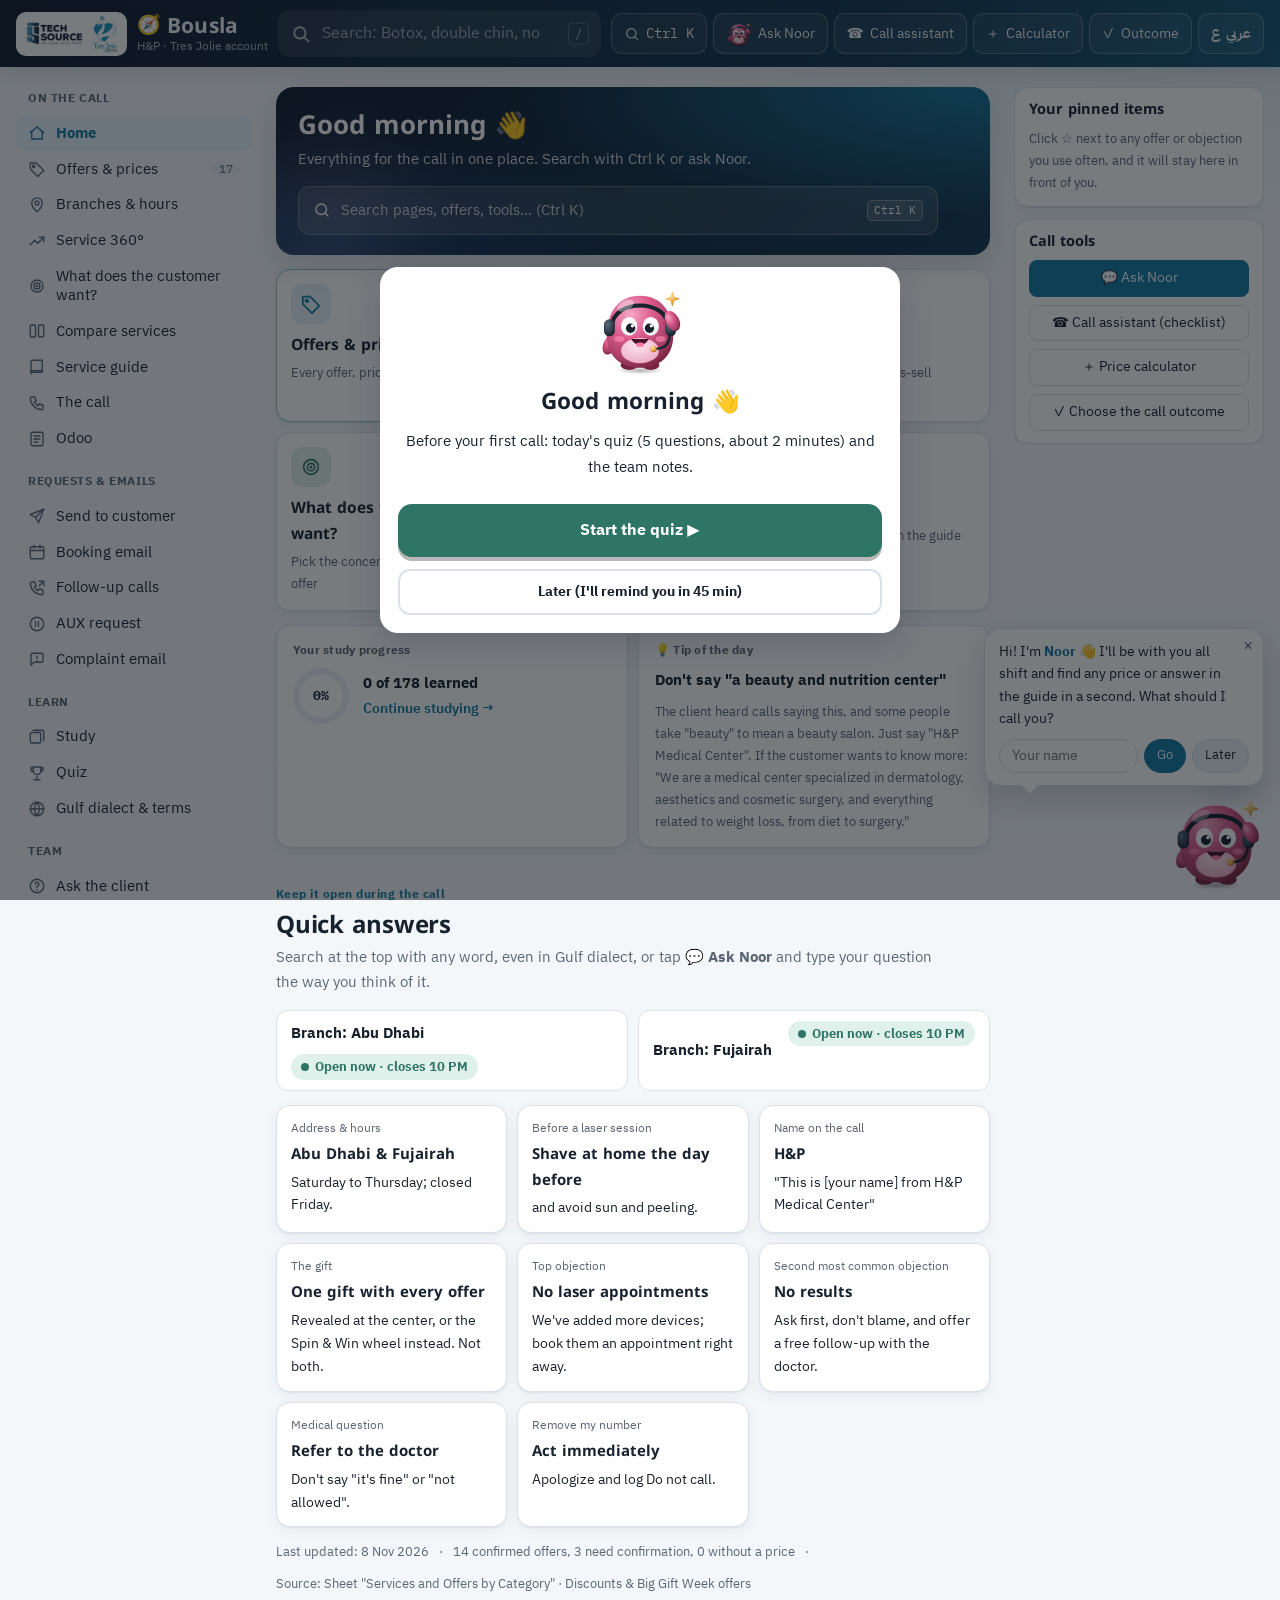
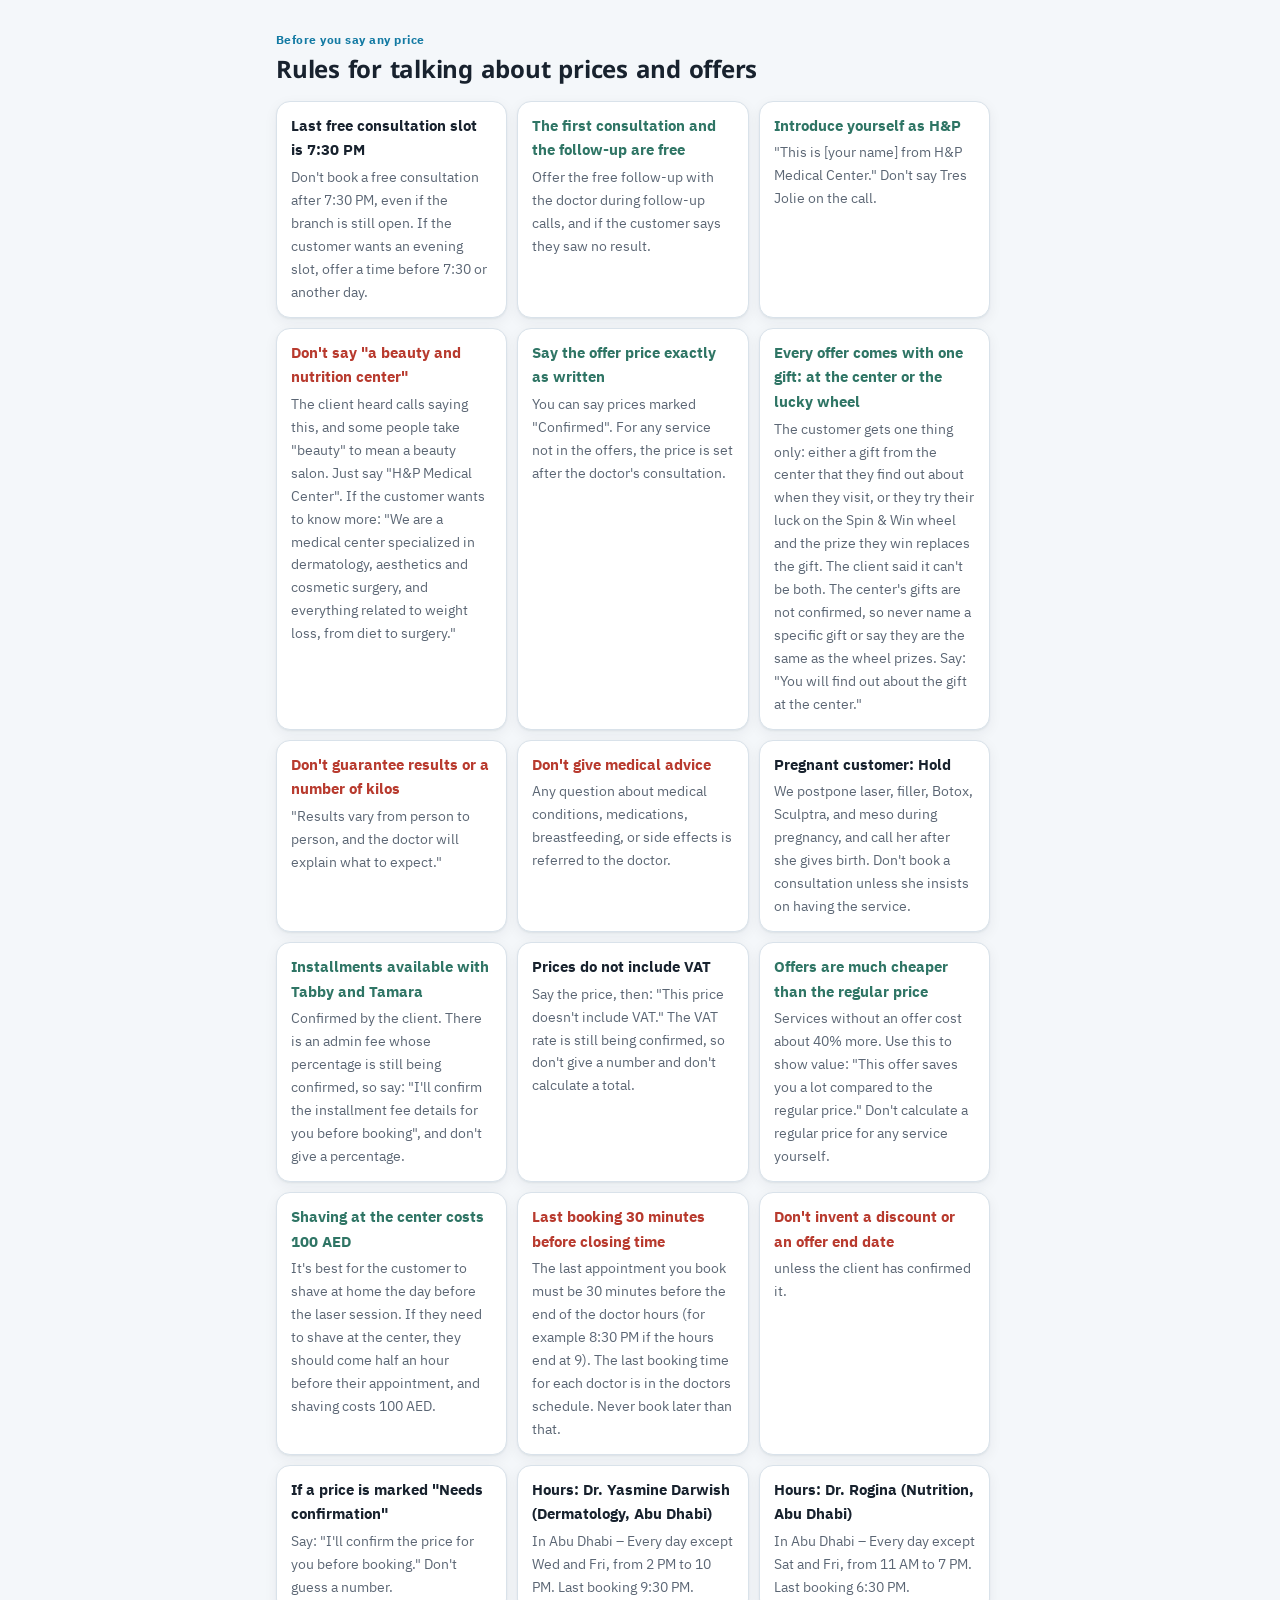
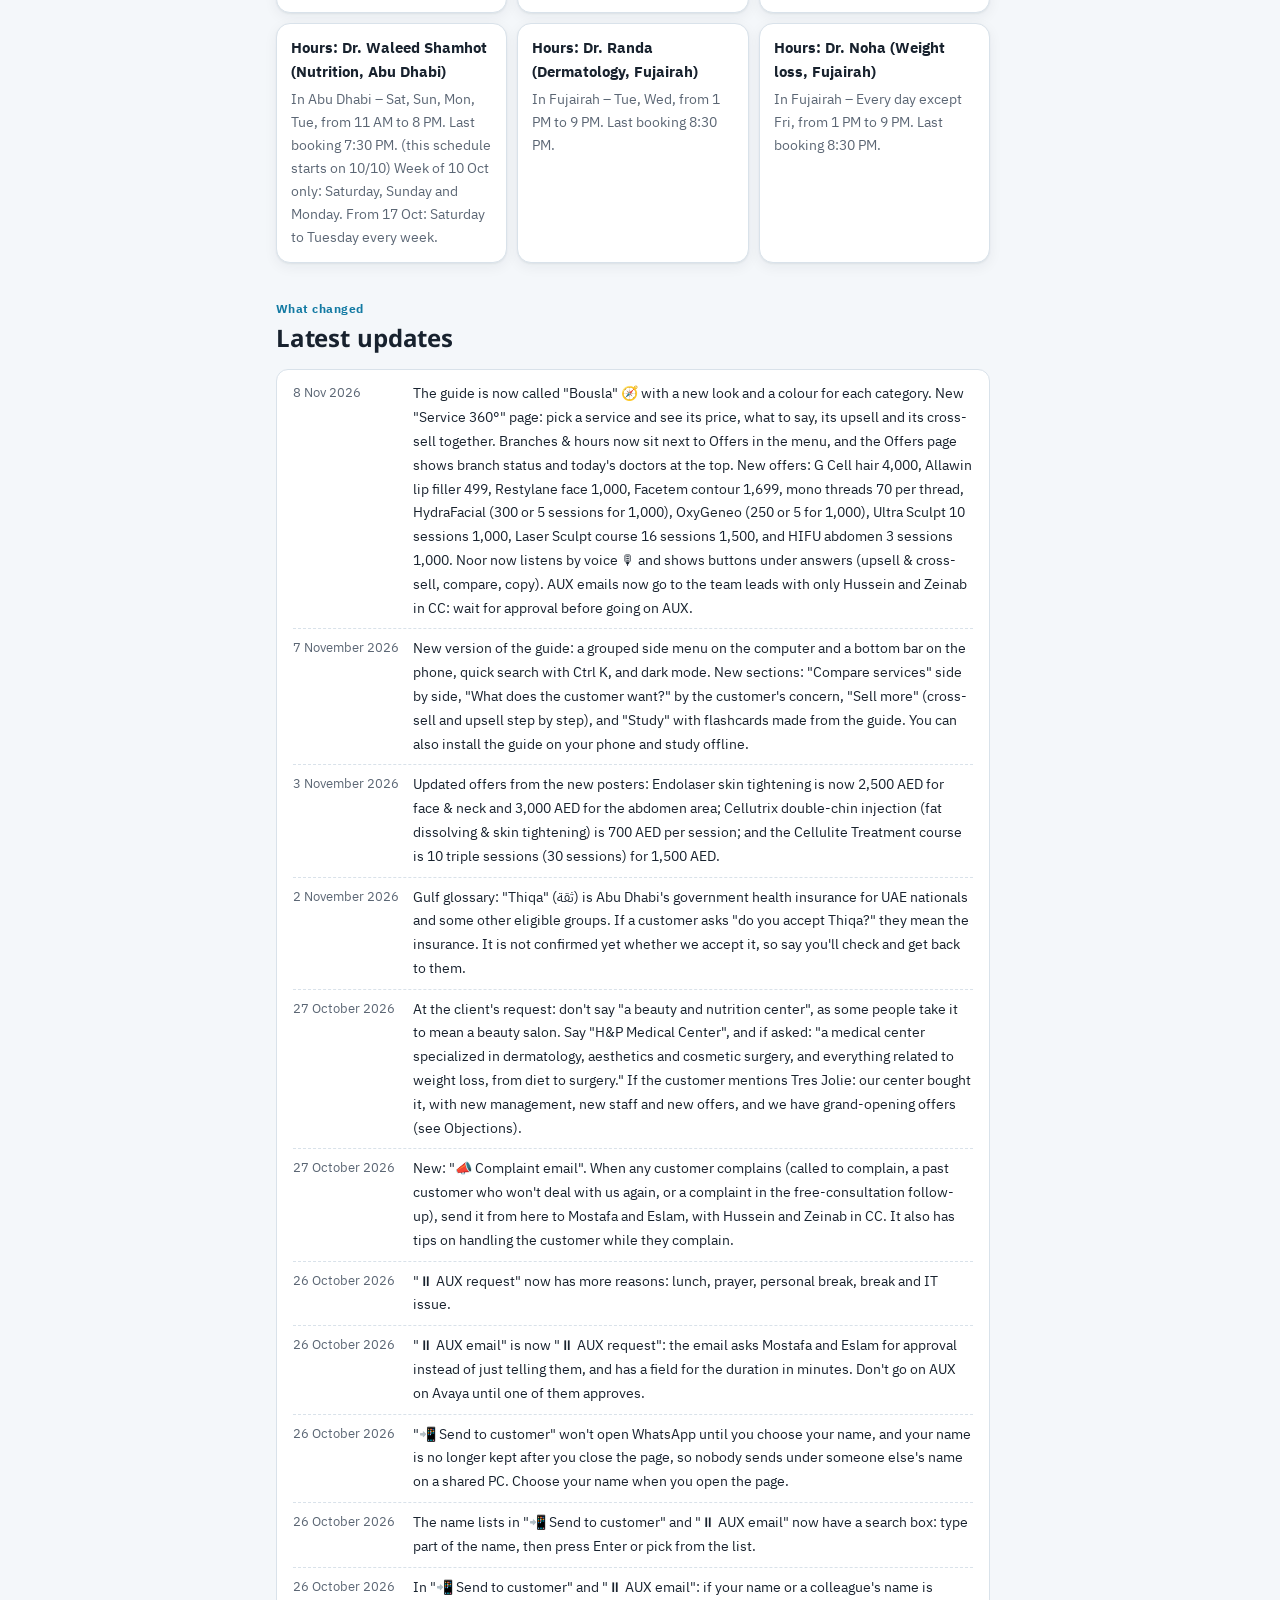
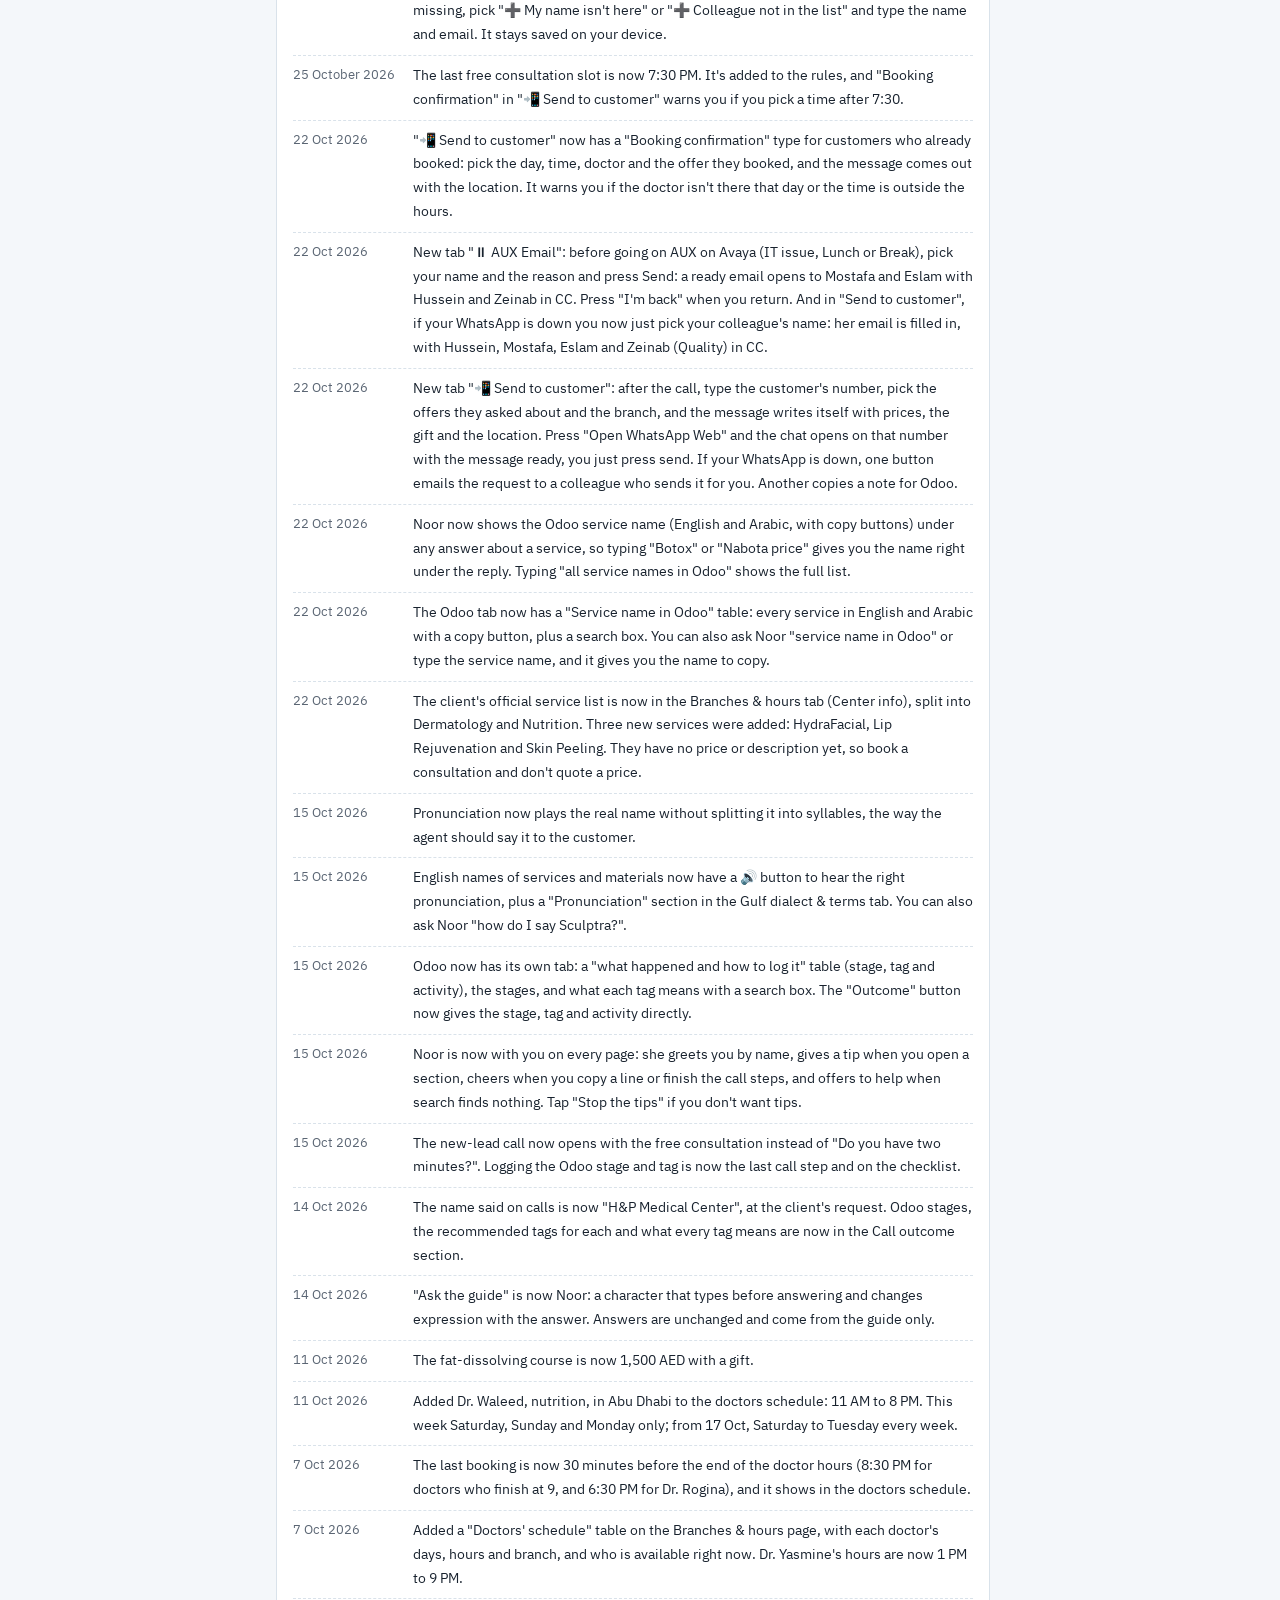
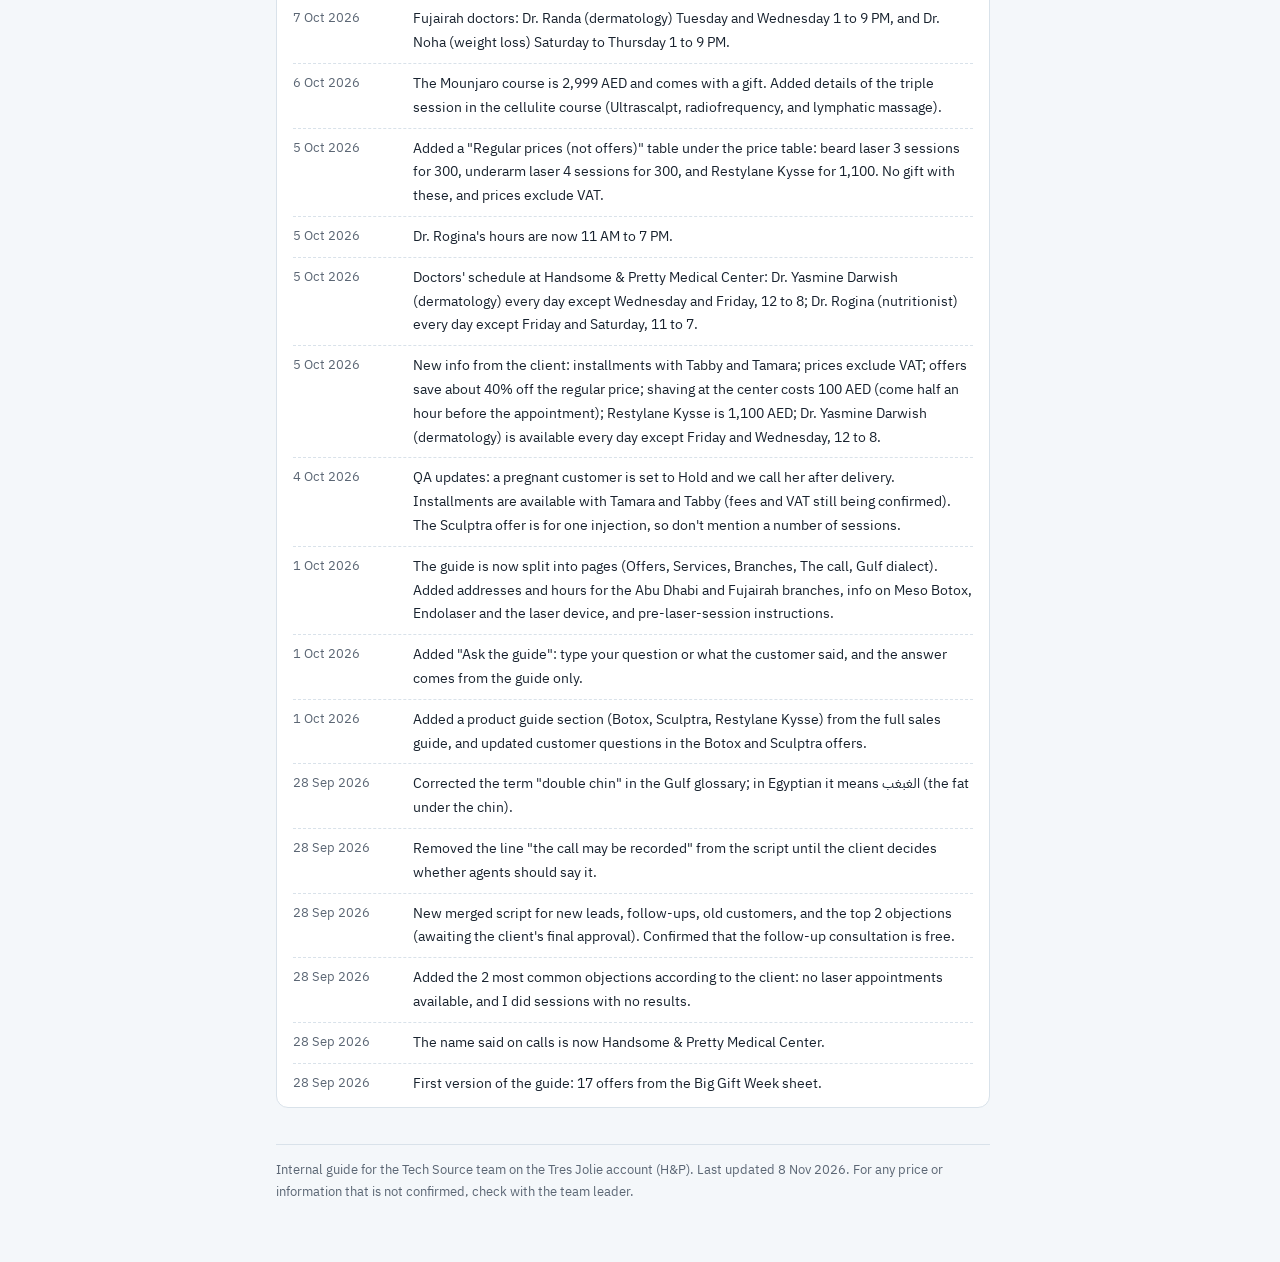
==== en.html @ 4a13b5c5 "WhatsApp gift block: drop the 'not both' line (the choice already says it) Co-Authored-By: Claude Op" ====
<!doctype html><html lang="en"><head><meta charset="utf-8"><meta name="viewport" content="width=device-width,initial-scale=1,viewport-fit=cover"><meta name="robots" content="noindex,nofollow"><meta name="theme-color" content="#121D31"><link rel="manifest" href="manifest.webmanifest"><link rel="icon" href="img/icon-192.png"><link rel="apple-touch-icon" href="img/icon-192.png"><meta name="apple-mobile-web-app-capable" content="yes"><link rel="stylesheet" href="kb-plus.css"><script>try{var t=JSON.parse(localStorage.getItem("kp-theme")||"null");if(t==="light"||t==="dark")document.documentElement.setAttribute("data-theme",t)}catch(e){}</script><style>body{margin:0}img{max-width:100%}[hidden]{display:none!important}/* WhatsApp sender */
.wa-grid{display:grid;grid-template-columns:minmax(0,1fr) minmax(0,1fr);gap:18px;align-items:start}
@media (max-width:900px){.wa-grid{grid-template-columns:1fr}}
.wa-form,.wa-out{display:flex;flex-direction:column;gap:10px}
.wa-form label,.wa-out label{display:flex;flex-direction:column;gap:4px;font-size:13px;font-weight:600;color:var(--muted)}
.wa-form input,.wa-out input,.wa-out textarea{font:inherit;font-size:15px;color:var(--ink);background:var(--paper);border:1px solid var(--line);border-radius:10px;padding:9px 11px;width:100%;box-sizing:border-box}
.wa-out textarea{line-height:1.6;resize:vertical;min-height:260px}
.wa-row{display:grid;grid-template-columns:1fr auto;gap:10px;align-items:end}
.wa-desc{display:flex!important;flex-direction:row!important;align-items:center;gap:8px;font-weight:600;margin:10px 0 4px;cursor:pointer}.wa-desc input{width:18px;height:18px;margin:0;flex:none}
.wa-seg{display:inline-flex;border:1px solid var(--line);border-radius:10px;overflow:hidden}
.wa-seg button{border:0;background:transparent;padding:9px 12px;font:inherit;cursor:pointer;color:inherit}
.wa-seg button.on{background:var(--rose);color:#fff}
.wa-lbl{font-weight:700;margin-top:6px}
.wa-cat{display:flex;flex-direction:column;gap:4px}.wa-cat>span{font-size:12px;color:var(--muted)}
.wa-chips{display:flex;flex-wrap:wrap;gap:6px}
.wa-chips button{border:1px solid var(--line);background:var(--paper);color:inherit;border-radius:999px;padding:7px 12px;font:inherit;font-size:13px;cursor:pointer;min-height:36px}
.wa-chips button.on{background:var(--sage-soft);border-color:var(--sage);color:var(--sage);font-weight:700}
.wa-chips button.on::before{content:"✓ "}
.wa-acts{display:flex;flex-wrap:wrap;gap:8px}
.wa-go,.wa-go2{border:0;border-radius:10px;padding:11px 16px;font:inherit;font-weight:700;cursor:pointer;min-height:44px}
.wa-go{background:#25d366;color:#08331a}.wa-go2{background:var(--rose);color:#fff}
.wa-box{border:1px solid var(--line);border-radius:12px;padding:10px 12px;display:flex;flex-direction:column;gap:8px}
.wa-box summary{cursor:pointer}
.wa-note{font-size:13px;background:var(--soft);border-radius:8px;padding:8px 10px}
.wa-warn{color:var(--red);font-size:13px;font-weight:600}
.wa-warn[hidden]{display:none}
.wa-kind{align-self:flex-start}.wa-row2{grid-template-columns:1fr 1fr}
.wa-form input[type=date],.wa-form input[type=time]{min-height:42px}
.wa-need{border-color:#c0392b!important;box-shadow:0 0 0 3px rgba(192,57,43,.18)}
.team-q{font:inherit;font-size:14px;color:var(--ink);background:var(--paper);border:1px solid var(--line);border-radius:10px;padding:7px 11px;width:100%;margin:4px 0}
.wa-sel{font:inherit;font-size:15px;color:var(--ink);background:var(--paper);border:1px solid var(--line);border-radius:10px;padding:9px 11px;width:100%}
</style></head><body>
<title>Bousla · H&amp;P</title>
<link rel="preconnect" href="https://fonts.googleapis.com">
<link rel="stylesheet" href="https://fonts.googleapis.com/css2?family=Noto+Kufi+Arabic:wght@500;700&family=IBM+Plex+Sans+Arabic:wght@400;500;700&family=IBM+Plex+Mono:wght@500;600&display=swap">
<style>
:root{
  --bg:#F5F6F8; --paper:#FFFFFF; --soft:#EFF1F4; --ink:#18222E; --muted:#5B6674; --line:#DADFE6;
  --rose:#A63D63; --rose-soft:#F8E6ED; --sage:#2F7565; --sage-soft:#E0F0EB; --amber:#A8660C; --amber-soft:#FCEFD8; --red:#B83A2E; --red-soft:#FBE3E0; --blue:#2C6395; --blue-soft:#E2EDF7;
  --head:#1D2B3A; --head2:#263849; --head-ink:#EEF2F6; --shadow:0 12px 32px rgba(20,30,45,.18);
  --hh:112px;
  --f:'IBM Plex Sans Arabic',system-ui,'Segoe UI',Tahoma,sans-serif; --d:'Noto Kufi Arabic','IBM Plex Sans Arabic',sans-serif; --m:'IBM Plex Mono',ui-monospace,Menlo,monospace;
}
@media (prefers-color-scheme: dark){:root:not([data-theme="light"]){color-scheme:dark;
  --bg:#10161D; --paper:#18212B; --soft:#1F2A36; --ink:#E6EBF0; --muted:#9AA6B3; --line:#2C3947;
  --rose:#E07BA0; --rose-soft:#3A2230; --sage:#5DC0A6; --sage-soft:#17332C; --amber:#E9AE52; --amber-soft:#3A2C15; --red:#EE7F73; --red-soft:#3C201D; --blue:#7DB3E6; --blue-soft:#1A2B3C; --head:#0B1117; --head2:#141E28; --head-ink:#E6EBF0; --shadow:0 12px 32px rgba(0,0,0,.5)}}
:root[data-theme="dark"]{color-scheme:dark;
  --bg:#10161D; --paper:#18212B; --soft:#1F2A36; --ink:#E6EBF0; --muted:#9AA6B3; --line:#2C3947;
  --rose:#E07BA0; --rose-soft:#3A2230; --sage:#5DC0A6; --sage-soft:#17332C; --amber:#E9AE52; --amber-soft:#3A2C15; --red:#EE7F73; --red-soft:#3C201D; --blue:#7DB3E6; --blue-soft:#1A2B3C; --head:#0B1117; --head2:#141E28; --head-ink:#E6EBF0; --shadow:0 12px 32px rgba(0,0,0,.5)}
*{box-sizing:border-box}
[hidden]{display:none!important}
body{background:var(--bg);color:var(--ink);font:15px/1.7 var(--f)}
button,input,select{font:inherit;color:inherit}
button{cursor:pointer}
:focus-visible{outline:3px solid var(--rose);outline-offset:2px}
.ltr{direction:ltr;unicode-bidi:isolate}
.m{font-family:var(--m);font-variant-numeric:tabular-nums}
h1,h2,h3{font-family:var(--d);text-wrap:balance;line-height:1.35}

/* ===== sticky header: search + section tabs (always visible) ===== */
.top{background:var(--head);color:var(--head-ink);position:sticky;top:env(safe-area-inset-top,0px);z-index:30}
.bar{max-width:1320px;margin:0 auto;padding:10px 16px;display:grid;gap:10px;grid-template-columns:auto minmax(0,1fr) auto;align-items:center}
@media (max-width:760px){.bar{grid-template-columns:minmax(0,1fr) auto}.brand{display:none!important}}
.brand{display:grid;line-height:1.25}
.brand b{font-family:var(--d);font-size:17px}
.brand span{font-size:12px;opacity:.7}
.sbox{position:relative}
.sbox input{width:100%;border:0;border-radius:10px;padding:10px 42px 10px 44px;background:rgba(255,255,255,.1);color:var(--head-ink);font-size:16px}
.sbox input::placeholder{color:rgba(238,242,246,.6)}
.sbox svg{position:absolute;right:14px;top:50%;transform:translateY(-50%);opacity:.7}
.sbox kbd{position:absolute;left:12px;top:50%;transform:translateY(-50%);font-family:var(--m);font-size:12px;border:1px solid rgba(255,255,255,.3);border-radius:4px;padding:0 6px;opacity:.7}
.results{position:absolute;inset-inline:0;top:calc(100% + 6px);background:var(--paper);color:var(--ink);border:1px solid var(--line);border-radius:10px;box-shadow:var(--shadow);max-height:60vh;overflow-y:auto;z-index:40}
.results button{display:grid;gap:1px;width:100%;text-align:start;background:none;border:0;border-bottom:1px solid var(--line);padding:10px 14px}
.results button:hover,.results button.on{background:var(--soft)}
.results .sec{font-size:11.5px;color:var(--rose);font-weight:700}
.results .snip{font-size:13px;color:var(--muted)}
.tools{display:flex;gap:6px}
.tbtn{border:1px solid rgba(255,255,255,.22);background:rgba(255,255,255,.06);color:var(--head-ink);border-radius:9px;padding:8px 12px;font-size:14px;white-space:nowrap;display:flex;gap:6px;align-items:center}
.tbtn:hover{background:rgba(255,255,255,.14)}
.tbtn.on{background:var(--rose);border-color:var(--rose);color:#fff}
@media (max-width:760px){.tbtn .t{display:none}}
.tabs{background:var(--head2);border-top:1px solid rgba(255,255,255,.08)}
.tabs-in{max-width:1320px;margin:0 auto;display:flex;gap:2px;overflow-x:auto;scrollbar-width:none;padding-inline:12px}
.tabs-in::-webkit-scrollbar{display:none}
@media (min-width:760px){.tabs-in{flex-wrap:wrap;overflow-x:visible;row-gap:0}}
@media (max-width:759px){.tabs-in{-webkit-mask-image:linear-gradient(to right,transparent 0,#000 18px,#000 calc(100% - 18px),transparent 100%);mask-image:linear-gradient(to right,transparent 0,#000 18px,#000 calc(100% - 18px),transparent 100%)}}
.tabs a{color:var(--head-ink);opacity:.72;text-decoration:none;padding:8px 12px 9px;white-space:nowrap;font-size:14px;border-bottom:3px solid transparent}
.tabs a:hover{opacity:1}
.tabs a.on{opacity:1;border-bottom-color:var(--rose);font-weight:700}
.tabs .cnt{font-family:var(--m);font-size:11.5px;opacity:.7;margin-inline-start:4px}

/* ===== layout ===== */
.wrap{max-width:1320px;margin:0 auto;padding-block:20px 60px;padding-inline:16px;display:grid;grid-template-columns:minmax(0,1fr) 250px;gap:24px;align-items:start}
.wrap.drawer-open{grid-template-columns:minmax(0,1fr) 380px}
@media (max-width:1080px){.wrap,.wrap.drawer-open{grid-template-columns:1fr}}
main{display:grid;gap:36px;min-width:0;order:1}
aside.rail{order:2;position:sticky;top:calc(var(--hh) + 12px + env(safe-area-inset-top,0px));max-height:calc(100vh - var(--hh) - 24px);overflow-y:auto;display:grid;gap:12px;align-content:start}
@media (max-width:1080px){aside.rail{position:fixed;inset:auto 0 0 0;top:auto;max-height:78vh;z-index:35;background:var(--bg);border-top:1px solid var(--line);box-shadow:var(--shadow);border-radius:14px 14px 0 0;padding:12px 16px calc(12px + env(safe-area-inset-bottom,0px))}
  aside.rail.closed{display:none}}
.panel{background:var(--paper);border:1px solid var(--line);border-radius:12px;padding:12px 14px;display:grid;gap:8px}
.panel h3{margin:0;font-size:14.5px}
.pins a{display:flex;justify-content:space-between;gap:8px;color:var(--ink);text-decoration:none;font-size:14px;padding:4px 0;border-bottom:1px dashed var(--line)}
.pins a:last-child{border-bottom:0}
.pins .p{font-family:var(--m);font-size:12.5px;color:var(--muted);white-space:nowrap}
section{display:grid;gap:14px;scroll-margin-top:calc(var(--hh) + 16px)}
.sh{display:grid;gap:4px}
.sh h2{margin:0;font-size:22px}
.sh p{margin:0;color:var(--muted);max-width:75ch}
.eyebrow{font-size:12px;font-weight:700;letter-spacing:.04em;color:var(--rose)}

/* quick answers */
.quick{display:grid;gap:10px;grid-template-columns:repeat(auto-fit,minmax(200px,1fr))}
.qa-card{background:var(--paper);border:1px solid var(--line);border-radius:12px;padding:12px 14px;display:grid;gap:4px;text-align:start;align-content:start}
.qa-card:hover{border-color:var(--rose)}
.qa-card .k{font-size:12px;color:var(--muted)}
.qa-card b{font-family:var(--d);font-size:15px}
.qa-card span{font-size:13.5px}
.meta{display:flex;gap:10px;flex-wrap:wrap;font-size:12.5px;color:var(--muted)}

.ib.say{padding:2px 7px;line-height:1.2;vertical-align:middle}
.tagrow{display:flex;flex-wrap:wrap;gap:4px}.c-tag{background:var(--blue-soft);color:var(--blue)}.c-stage{background:var(--sage-soft);color:var(--sage);white-space:nowrap}
.odt td{vertical-align:top}.tagf{width:100%;max-width:340px;margin:0 0 8px;padding:8px 12px;border:1px solid var(--line);border-radius:10px;background:var(--paper);color:var(--ink);font:inherit}
.dcard{display:grid;gap:6px;margin-top:8px}.dcard .dr{display:flex;gap:8px;align-items:baseline;flex-wrap:wrap}.dcard .dr>span{color:var(--muted);font-size:13px;min-width:74px}.dcard em{font-style:normal;font-weight:600;font-size:14px;font-family:inherit}
.chip{display:inline-flex;align-items:center;gap:4px;padding:1px 9px;border-radius:12px;font-size:12px;font-weight:500;white-space:nowrap}
.c-ok{background:var(--sage-soft);color:var(--sage)}
.c-warn{background:var(--amber-soft);color:var(--amber)}
.c-no{background:var(--red-soft);color:var(--red)}
.c-cat{background:var(--soft);color:var(--muted)}

.rules{display:grid;gap:10px;grid-template-columns:repeat(auto-fit,minmax(220px,1fr))}
.rule{background:var(--paper);border:1px solid var(--line);border-radius:10px;padding:12px 14px;display:grid;gap:4px;align-content:start}
.rule b{font-size:14.5px}
.rule span{font-size:13.5px;color:var(--muted)}
.rule.no b{color:var(--red)}
.rule.yes b{color:var(--sage)}

.filters{display:flex;gap:6px;flex-wrap:wrap}
.filters button{border:1px solid var(--line);background:var(--paper);border-radius:16px;padding:4px 12px;font-size:13.5px}
.filters button.on{background:var(--ink);color:var(--paper);border-color:var(--ink)}
.offers{display:grid;gap:12px}
.offer{background:var(--paper);border:1px solid var(--line);border-radius:12px;overflow:hidden;scroll-margin-top:calc(var(--hh) + 16px)}
.flash{box-shadow:0 0 0 3px var(--rose)!important}
.ohead{display:grid;grid-template-columns:minmax(0,1fr) auto;gap:12px;padding:14px 16px;align-items:start}
.ohead .tt{display:grid;gap:2px;cursor:pointer;text-align:start;background:none;border:0;padding:0}
.ohead h3{margin:0;font-size:17px}
.ohead .en{font-size:12.5px;color:var(--muted);text-align:right}
.ohead .chips{display:flex;gap:6px;flex-wrap:wrap;margin-top:6px}
.price{text-align:end;display:grid;gap:4px;justify-items:end}
.price .v{font-family:var(--m);font-size:20px;font-weight:600;white-space:nowrap}
.price .v small{font-size:12px;color:var(--muted);font-weight:500}
.price .n{font-size:12px;color:var(--muted);max-width:210px}
.price .acts{display:flex;gap:4px}
.ib{border:1px solid var(--line);background:var(--paper);border-radius:7px;padding:2px 8px;font-size:12.5px;display:inline-flex;gap:4px;align-items:center}
.ib:hover{border-color:var(--rose)}
.ib.on{background:var(--amber-soft);border-color:var(--amber);color:var(--amber)}
.obody{border-top:1px solid var(--line);padding:14px 16px;display:grid;gap:14px}
.two{display:grid;gap:14px;grid-template-columns:minmax(0,1fr) minmax(0,1fr)}
@media (max-width:700px){.two{grid-template-columns:1fr}}
.lbl{font-size:12px;font-weight:700;color:var(--muted);letter-spacing:.03em}
.say{background:var(--sage-soft);border-radius:10px;padding:10px 12px;display:grid;gap:6px}
.say p{margin:0;font-size:15.5px}
.say .row{display:flex;justify-content:space-between;align-items:center;gap:8px}
.copy{border:1px solid var(--line);background:var(--paper);border-radius:6px;padding:1px 9px;font-size:12px}
.caution{background:var(--amber-soft);border-radius:10px;padding:10px 12px;font-size:14px}
.caution.no{background:var(--red-soft)}
.qa{display:grid;gap:8px}
.qa div{display:grid;gap:2px}
.qa .q{font-weight:500}
.qa .q::before{content:"Customer: ";color:var(--muted);font-weight:400;font-size:13px}
.qa .a::before{content:"You: ";color:var(--sage);font-weight:700;font-size:13px}
.src{font-size:12px;color:var(--muted)}

.tw{overflow-x:auto;background:var(--paper);border:1px solid var(--line);border-radius:12px}
table{border-collapse:collapse;width:100%;font-size:14px}
th{background:var(--soft);color:var(--muted);font-weight:500;text-align:start;padding:9px 12px;white-space:nowrap}
td{padding:9px 12px;border-top:1px solid var(--line);vertical-align:top}
td.m{white-space:nowrap}

.flows{display:grid;gap:12px;grid-template-columns:repeat(auto-fit,minmax(300px,1fr))}
.flow{background:var(--paper);border:1px solid var(--line);border-radius:12px;padding:14px 16px;display:grid;gap:8px;align-content:start;scroll-margin-top:calc(var(--hh) + 16px)}
.flow h3{margin:0;font-size:16px;display:flex;justify-content:space-between;gap:8px;align-items:center}
.flow ol{margin:0;padding-inline-start:20px;display:grid;gap:6px}
.flow li::marker{font-family:var(--m);color:var(--rose)}
.line{display:block;background:var(--soft);border-radius:6px;padding:2px 8px;margin-top:3px;font-size:14px}

.objs{display:grid;gap:10px}
.obj{background:var(--paper);border:1px solid var(--line);border-radius:12px;padding:12px 16px;display:grid;gap:8px;grid-template-columns:minmax(0,.8fr) minmax(0,1.4fr);align-items:start;scroll-margin-top:calc(var(--hh) + 16px)}
@media (max-width:700px){.obj{grid-template-columns:1fr}}
.obj.hot{border-color:var(--amber);box-shadow:inset -4px 0 0 var(--amber)}
.obj .cq{font-family:var(--d);font-size:15.5px;display:grid;gap:4px;justify-items:start}
.obj .cq small{font-family:var(--f);font-size:12px;color:var(--muted)}
.obj .ans{display:grid;gap:6px}
.obj .avoid{font-size:13.5px;color:var(--red)}
ol.steps{margin:0;padding-inline-start:20px;display:grid;gap:3px;font-size:14px}

.gl{display:grid;gap:8px;grid-template-columns:repeat(auto-fill,minmax(200px,1fr))}
.g{background:var(--paper);border:1px solid var(--line);border-radius:10px;padding:10px 12px;display:grid;gap:2px}
.g b{font-family:var(--d);font-size:16px}
.g span{font-size:14px}
.g i{font-style:normal;font-size:12.5px;color:var(--muted);text-align:right}
.todo{background:var(--paper);border:1px solid var(--line);border-radius:12px;padding:6px 16px 6px 36px;margin:0}
.todo li{padding:8px 0;border-bottom:1px dashed var(--line)}
.todo li:last-child{border-bottom:0}
.log{display:grid;gap:0;background:var(--paper);border:1px solid var(--line);border-radius:12px;padding:4px 16px}
.log div{display:grid;grid-template-columns:110px minmax(0,1fr);gap:10px;padding:8px 0;border-bottom:1px dashed var(--line);font-size:14px}
.log div:last-child{border-bottom:0}
.log span{color:var(--muted);font-size:13px}
.prod{background:var(--paper);border:1px solid var(--line);border-radius:12px;overflow:hidden;scroll-margin-top:calc(var(--hh) + 16px)}
.phead{display:flex;justify-content:space-between;gap:12px;flex-wrap:wrap;padding:14px 16px;background:var(--soft);border-bottom:1px solid var(--line)}
.phead h3{margin:0;font-size:19px}
.phead .en{display:block;font-size:12.5px;color:var(--muted);text-align:right}
.pchips{display:flex;gap:6px;flex-wrap:wrap;align-items:flex-start}
.pchips a{text-decoration:none;color:var(--ink)}
.pbody{padding:14px 16px;display:grid;gap:14px}
.pp{margin:2px 0 0}
ul.tick{margin:2px 0 0;padding-inline-start:18px;display:grid;gap:2px}
.facts2{margin:2px 0 0;display:grid;gap:8px;grid-template-columns:repeat(auto-fit,minmax(220px,1fr))}
.facts2 div{background:var(--blue-soft);border-radius:10px;padding:8px 12px}
.facts2 dt{font-weight:700;font-size:13.5px}
.facts2 dd{margin:0;font-size:14.5px}
.phr{display:grid;gap:8px}
.phr .say .row{justify-content:flex-end}
.chat{display:grid;gap:8px}
.chatlog{display:grid;gap:10px;align-content:start;max-height:min(58vh,560px);overflow-y:auto;padding:2px}
@media (max-width:1080px){.chatlog{max-height:48vh}}
.cm{border-radius:12px;padding:9px 12px;font-size:14.5px;display:grid;gap:6px;max-width:100%}
.cm.u{justify-self:end;background:var(--rose);color:#fff;border-end-end-radius:3px;max-width:85%}
.cm.b{justify-self:start;background:var(--soft);border-end-start-radius:3px}
.cm .say{background:var(--paper)}
.cm .say p{font-size:14.5px}
.cm .pr{font-family:var(--m);font-size:20px;font-weight:600}
.cm .pr small{font-size:12px;color:var(--muted)}
.cm .hd{font-family:var(--d);font-weight:700;font-size:15px;display:flex;gap:6px;flex-wrap:wrap;align-items:center}
.cm ul,.cm ol{margin:0;padding-inline-start:18px;display:grid;gap:2px}
.cm .no{color:var(--red);font-size:13.5px}
.cm .warn{background:var(--amber-soft);border-radius:8px;padding:6px 10px;font-size:13.5px}
.cm .acts{display:flex;gap:6px;flex-wrap:wrap}
.chips2{display:flex;gap:6px;flex-wrap:wrap}
.chips2 button{border:1px solid var(--line);background:var(--paper);border-radius:14px;padding:3px 10px;font-size:13px;text-align:start}
.chips2 button:hover{border-color:var(--rose)}
.cin{display:flex;gap:6px}
.csug{border:1px solid var(--line);border-radius:10px;background:var(--paper);margin-bottom:6px;max-height:240px;overflow:auto;display:grid}
.csug[hidden]{display:none}
.csug .csh{font-size:12px;color:var(--muted);padding:6px 10px 2px}
.csug button{all:unset;cursor:pointer;padding:7px 10px;font-size:14px;display:flex;gap:8px;align-items:baseline;border-top:1px solid var(--line)}
.csug button:hover,.csug button.on{background:var(--soft)}
.csug .sec{font-size:11.5px;color:var(--rose);white-space:nowrap}
.cin input{flex:1;min-width:0;border:1px solid var(--line);border-radius:10px;padding:8px 10px;background:var(--paper);font-size:15px}
.doctab th,.doctab td{text-align:center}
.doctab td:first-child,.doctab th:first-child{text-align:start}
.doctab .dday{min-width:34px;font-size:13px;padding-inline:4px}
.doctab td:first-child{white-space:nowrap}
.doctab .dhrs{white-space:nowrap}
.doctab .ddays{display:none}
.doctab .dexc{outline:2px dashed var(--rose);outline-offset:-4px}
.dnote{font-size:12px;color:var(--muted);font-weight:400;white-space:normal}
.doctab th.dday small{font-weight:400;color:var(--muted)}
.doctab .dlast{white-space:nowrap;font-weight:700;color:var(--rose)}
.doctab .bstat{white-space:normal;text-align:start}
.doctab td:last-child{min-width:150px}
.doctab th,.doctab td{padding-inline:8px}
.doctab .lbl-m{display:none}
@media (max-width:760px){.doctab{min-width:0!important;width:100%}.doctab thead{display:none}.doctab .dday{display:none}.doctab tr{display:grid;grid-template-columns:auto 1fr;gap:4px 10px;padding:12px;border-bottom:1px solid var(--line)}.doctab td{display:block;border:0!important;padding:0!important;text-align:start!important}.doctab td:first-child{grid-column:1/-1;font-size:16px}.doctab .ddays{display:block;grid-column:1/-1;color:var(--muted)}.doctab .dhrs{font-weight:700}.doctab .lbl-m{display:inline;font-weight:400;color:var(--muted)}.doctab td:last-child{grid-column:1/-1}}
.doctab .dday.today{background:var(--soft)}
.doctab th.dday.today{color:var(--rose)}
.dok{color:var(--sage);font-size:15px}
.doff{color:var(--muted)}
.branches{display:grid;gap:12px;grid-template-columns:repeat(auto-fit,minmax(320px,1fr))}
.branch{background:var(--paper);border:1px solid var(--line);border-radius:12px;overflow:hidden;scroll-margin-top:calc(var(--hh) + 16px)}
.bhead{display:flex;justify-content:space-between;gap:10px;flex-wrap:wrap;padding:14px 16px;background:var(--soft);border-bottom:1px solid var(--line)}
.bhead h3{margin:2px 0 0;font-size:18px}
.bhead .en{display:block;font-size:12.5px;color:var(--muted);text-align:right}
.bbody{padding:14px 16px;display:grid;gap:12px}
.bstat{display:inline-flex;align-items:center;gap:6px;font-size:12.5px;font-weight:700;border-radius:14px;padding:2px 10px;white-space:nowrap;align-self:flex-start}
.bstat::before{content:"";width:8px;height:8px;border-radius:50%;background:currentColor}
.bstat.on{background:var(--sage-soft);color:var(--sage)}
.bstat.off{background:var(--soft);color:var(--muted)}
table.hours{border-collapse:collapse;font-size:14px;width:auto}
table.hours td{padding:4px 0;border:0;padding-inline-end:18px}
.small{font-size:13px}
a.ib{color:var(--ink);text-decoration:none}
.bphoto{margin:0;display:grid;gap:4px}
.bphoto img{width:100%;height:auto;border-radius:10px;border:1px solid var(--line)}
.bphoto figcaption{font-size:12.5px;color:var(--muted)}
.bstrip{display:grid;gap:10px;grid-template-columns:repeat(auto-fit,minmax(240px,1fr))}
.bmini{display:flex;justify-content:space-between;align-items:center;gap:8px;flex-wrap:wrap;background:var(--paper);border:1px solid var(--line);border-radius:12px;padding:10px 14px;text-align:start}
.bmini:hover{border-color:var(--rose)}
ol.tline2{margin:2px 0 0;padding:0;list-style:none;display:grid;gap:0;border-inline-start:3px solid var(--rose-soft)}
ol.tline2 li{display:grid;gap:1px;padding:6px 14px;position:relative}
ol.tline2 li::before{content:"";position:absolute;right:-7px;top:12px;width:11px;height:11px;border-radius:50%;background:var(--rose)}
ol.tline2 b{font-size:14px}
.foot{font-size:12.5px;color:var(--muted);border-top:1px solid var(--line);padding-top:14px}

/* ===== assistant drawer tools ===== */
.dtabs{display:flex;gap:4px;background:var(--soft);border-radius:10px;padding:3px}
.dtabs button{flex:1;border:0;background:none;border-radius:8px;padding:6px 4px;font-size:13.5px}
.dtabs button.on{background:var(--paper);box-shadow:0 1px 3px rgba(0,0,0,.12);font-weight:700}
.dhead{display:flex;justify-content:space-between;align-items:center;gap:8px}
.dhead b{font-family:var(--d)}
.x{border:0;background:none;font-size:22px;line-height:1;color:var(--muted)}
.sel{border:1px solid var(--line);border-radius:8px;padding:6px 10px;background:var(--paper);width:100%}
.prog{height:6px;background:var(--line);border-radius:4px;overflow:hidden}
.prog i{display:block;height:100%;background:var(--sage);transition:width .2s}
.ck{display:grid;gap:2px}
.ck label{display:grid;grid-template-columns:20px minmax(0,1fr);gap:8px;align-items:start;padding:5px 4px;border-radius:6px;font-size:14px;cursor:pointer}
.ck label:hover{background:var(--soft)}
.ck input{accent-color:var(--sage);margin-top:4px}
.ck label.done span{color:var(--muted);text-decoration:line-through}
.ck .say-sm{display:block;font-size:13px;color:var(--sage);text-decoration:none!important}
.ck h4{margin:8px 0 2px;font-size:12.5px;color:var(--rose)}
.timer{font-family:var(--m);font-size:18px}
.qrow{display:grid;grid-template-columns:minmax(0,1fr) auto;gap:8px;align-items:center;padding:6px 0;border-bottom:1px dashed var(--line);font-size:14px}
.qrow:last-child{border-bottom:0}
.qrow .p{font-family:var(--m);font-size:13px;color:var(--muted)}
.step{display:flex;align-items:center;gap:4px}
.step button{width:26px;height:26px;border-radius:6px;border:1px solid var(--line);background:var(--paper);line-height:1}
.step .n{font-family:var(--m);min-width:18px;text-align:center}
.total{display:flex;justify-content:space-between;align-items:baseline;border-top:2px solid var(--ink);padding-top:8px}
.total .v{font-family:var(--m);font-size:22px;font-weight:600}
.warnlist{font-size:13px;background:var(--amber-soft);border-radius:8px;padding:8px 10px}
.wiz{display:grid;gap:10px}
.wiz .q{font-family:var(--d);font-size:16px}
.wiz .opts{display:grid;gap:6px}
.wiz .opts button{text-align:start;border:1px solid var(--line);background:var(--paper);border-radius:9px;padding:9px 12px}
.wiz .opts button:hover{border-color:var(--rose)}
.wiz .res{background:var(--sage-soft);border-radius:10px;padding:12px;display:grid;gap:6px}
.wiz .res b{font-family:var(--m);font-size:15px}
.crumbs{font-size:12.5px;color:var(--muted)}
.btn{border:1px solid var(--line);background:var(--paper);border-radius:8px;padding:6px 12px;font-size:13.5px}
.btn.pri{background:var(--rose);border-color:var(--rose);color:#fff}
.tbtn.lang{text-decoration:none;font-weight:700}
.fab{position:fixed;left:16px;bottom:calc(16px + env(safe-area-inset-bottom,0px));z-index:34;border:0;border-radius:24px;background:var(--rose);color:#fff;padding:10px 16px;box-shadow:var(--shadow);display:none;font-weight:500}
@media (max-width:1080px){.fab{display:block}}
.totop{position:fixed;right:16px;bottom:calc(16px + env(safe-area-inset-bottom,0px));z-index:33;width:42px;height:42px;border-radius:50%;border:1px solid var(--line);background:var(--paper);box-shadow:var(--shadow)}
.toast{position:fixed;left:50%;bottom:calc(76px + env(safe-area-inset-bottom,0px));transform:translateX(-50%);background:var(--ink);color:var(--paper);padding:8px 16px;border-radius:8px;z-index:50;font-size:14px}
@media (prefers-reduced-motion:reduce){*{scroll-behavior:auto!important;transition:none!important}}
/* ===== Noor: the chatbot's character ===== */
.noor{display:block;width:100%;height:100%;overflow:visible}
.noor g,.noor ellipse,.noor path,.noor circle,.noor rect{transform-box:view-box}
.noor .bob{transform-origin:50px 94px;animation:noorBob 2.8s ease-in-out infinite}
.noor .sh{transform-origin:50px 95px;animation:noorShadow 2.8s ease-in-out infinite}
.noor .eyes{transform-origin:50px 47px;animation:noorBlink 4.6s infinite}
.noor .face{transform-origin:50px 60px}
.noor .armL{transform-origin:22px 60px}.noor .armR{transform-origin:78px 60px}
.noor.m-happy .armR{animation:noorWave 1s ease-in-out 3}
.noor.m-happy .spark{transform-origin:86px 16px;animation:noorSpark 2.4s ease-in-out infinite}
.noor.m-think .face{animation:noorTilt 2.4s ease-in-out infinite alternate}
.noor.m-think .pup{animation:noorLook 1.4s ease-in-out infinite alternate}
.noor.m-think .dot{animation:noorDot 1.2s ease-in-out infinite}.noor.m-think .dot:nth-of-type(2){animation-delay:.2s}.noor.m-think .dot:nth-of-type(3){animation-delay:.4s}
.noor.m-unsure .face{animation:noorShake .5s ease-in-out 2}
.noor.m-unsure .armL,.noor.m-unsure .armR{animation:noorShrug 1.8s ease-in-out infinite}
.noor.m-unsure .drop{animation:noorDrop 2.2s ease-in infinite}
.noor.m-care .prop{transform-origin:50px 76px;animation:noorPulse 1.6s ease-in-out infinite}
.noor.m-care .face{animation:noorTilt 3.2s ease-in-out infinite alternate}
.chatlog .cmrow:last-child .noor .bob{animation:noorJump .7s cubic-bezier(.3,1.6,.5,1),noorBob 2.8s ease-in-out .7s infinite}
.chatlog .cmrow:not(:last-child) .noor *{animation:none!important}
@keyframes noorBob{0%,100%{transform:none}50%{transform:translateY(-3px) scale(1.015,.985)}}
@keyframes noorShadow{0%,100%{transform:none;opacity:1}50%{transform:scaleX(.88);opacity:.75}}
@keyframes noorJump{0%{transform:translateY(0) scale(1.08,.9)}40%{transform:translateY(-12px) scale(.95,1.06)}75%{transform:translateY(0) scale(1.06,.94)}100%{transform:none}}
@keyframes noorBlink{0%,92%,100%{transform:scaleY(1)}95%{transform:scaleY(.1)}}
@keyframes noorWave{0%,100%{transform:rotate(0)}25%{transform:rotate(-22deg)}75%{transform:rotate(14deg)}}
@keyframes noorTilt{from{transform:rotate(-4deg)}to{transform:rotate(4deg)}}
@keyframes noorLook{from{transform:translate(-1.5px,-2px)}to{transform:translate(1.8px,-2.5px)}}
@keyframes noorShake{0%,100%{transform:none}25%{transform:translateX(-3px) rotate(-3deg)}75%{transform:translateX(3px) rotate(3deg)}}
@keyframes noorShrug{0%,100%{transform:none}50%{transform:translateY(-3px)}}
@keyframes noorDrop{0%{transform:translateY(-2px);opacity:0}30%{opacity:1}100%{transform:translateY(6px);opacity:0}}
@keyframes noorPulse{0%,100%{transform:scale(1)}50%{transform:scale(1.1)}}
@keyframes noorSpark{0%,100%{transform:scale(.7) rotate(0);opacity:.6}50%{transform:scale(1.1) rotate(20deg);opacity:1}}
.av{flex:none;display:inline-block;width:38px;height:38px}
.av.lg{width:56px;height:56px}
.noorhero{width:120px;height:120px;margin:2px auto 6px}
.noorhead{align-items:center}
.noorhead .who{display:flex;gap:10px;align-items:center;min-width:0}
.noorhead .who b{display:block;font-family:var(--d);font-size:17px;line-height:1.2}
.noorhead .st{display:flex;gap:6px;align-items:center;font-size:12.5px;color:var(--muted);line-height:1.3}
.noorhead .st i{width:8px;height:8px;border-radius:50%;background:var(--sage);flex:none;box-shadow:0 0 0 3px var(--sage-soft)}
.chat,.chatlog{grid-template-columns:minmax(0,1fr)}
.cmrow{display:flex;gap:8px;align-items:flex-end;justify-self:start;max-width:100%;min-width:0}
.cmrow .cm{min-width:0}
.cm{animation:noorPop .22s ease-out}
@keyframes noorPop{from{opacity:0;transform:translateY(6px) scale(.98)}to{opacity:1;transform:none}}
.cm .lead{font-weight:700;color:var(--rose);font-size:13.5px}
.cm.typing{display:flex;gap:5px;padding:12px 14px}
.cm.typing i{width:7px;height:7px;border-radius:50%;background:var(--muted);animation:noorDot 1s infinite}
.cm.typing i:nth-child(2){animation-delay:.15s}.cm.typing i:nth-child(3){animation-delay:.3s}
@keyframes noorDot{0%,60%,100%{opacity:.3;transform:none}30%{opacity:1;transform:translateY(-4px)}}
.fab.noorfab{display:none;align-items:center;gap:8px;padding:6px 16px 6px 8px;border-radius:30px}
[dir=rtl] .fab.noorfab{padding:6px 8px 6px 16px}
@media (max-width:1080px){.fab.noorfab{display:flex}}
.fab.noorfab .av{width:40px;height:40px;margin:-8px 0 -4px}
.fab.noorfab{animation:noorWave 1.6s ease-in-out 1.2s 2}
@keyframes noorWave{0%,100%{transform:none}25%{transform:translateY(-4px)}50%{transform:none}75%{transform:translateY(-2px)}}
.tbtn .av{width:26px;height:26px;margin:-4px 0}
@media (prefers-reduced-motion:reduce){.noor *,.cm,.fab.noorfab,.cm.typing i{animation:none!important}}
/* Noor buddy: always-on floating mascot */
.buddy{position:fixed;inset-inline-start:16px;bottom:calc(10px + env(safe-area-inset-bottom,0px));z-index:36;display:flex;flex-direction:column;align-items:flex-start;pointer-events:none}
.buddy>*{pointer-events:auto}
.buddy[hidden]{display:none!important}
.bbody{width:96px;height:96px;padding:0;border:0;background:none;cursor:pointer;animation:buddyIn .9s cubic-bezier(.3,1.5,.5,1) both;-webkit-tap-highlight-color:transparent}
.bbody:focus-visible{outline:3px solid var(--rose);outline-offset:2px;border-radius:50%}
.bbody.jump .noor .bob{animation:noorJump .7s cubic-bezier(.3,1.6,.5,1)}
.bbody:hover .noor.m-happy .armR{animation:noorWave 1s ease-in-out infinite}
.bbody .noor .zz{animation:noorZ 2.4s ease-in-out infinite;transform-origin:80px 20px}
.bbody .noor .zz+.zz{animation-delay:1.2s}
@keyframes noorZ{0%{opacity:0;transform:translate(0,4px) scale(.6)}40%{opacity:1}100%{opacity:0;transform:translate(6px,-10px) scale(1.1)}}
@keyframes buddyIn{from{opacity:0;transform:translateY(60px) scale(.6)}to{opacity:1;transform:none}}
.bbub{position:relative;max-width:min(280px,calc(100vw - 32px));margin-bottom:8px;background:var(--paper);color:var(--ink);border:1px solid var(--line);border-radius:16px;padding:12px 14px 12px;box-shadow:var(--shadow);font-size:14px;line-height:1.6;animation:bubIn .35s cubic-bezier(.3,1.5,.5,1);transform-origin:bottom}
[dir=rtl] .bbub{transform-origin:bottom right}
.bbub:after{content:"";position:absolute;bottom:-7px;inset-inline-start:38px;width:12px;height:12px;background:var(--paper);border-right:1px solid var(--line);border-bottom:1px solid var(--line);transform:rotate(45deg)}
.bbub b{color:var(--rose)}
.bbub .bx{position:absolute;top:4px;inset-inline-end:6px;border:0;background:none;color:var(--muted);font-size:17px;line-height:1;padding:4px;cursor:pointer}
.bbub .bt{padding-inline-end:16px}
.bbub .ba{display:flex;gap:6px;flex-wrap:wrap;margin-top:8px}
.bbub .ba button{border:1px solid var(--line);background:var(--soft);color:var(--ink);border-radius:20px;padding:5px 12px;font:inherit;font-size:13px;cursor:pointer}
.bbub .ba button.pri{background:var(--rose);border-color:var(--rose);color:#fff}
.bbub .ba input{flex:1;min-width:0;border:1px solid var(--line);border-radius:20px;padding:5px 12px;font:inherit;font-size:14px;background:var(--paper);color:var(--ink)}
.bbub .mute{display:block;margin-top:6px;border:0;background:none;color:var(--muted);font:inherit;font-size:12px;padding:0;cursor:pointer;text-decoration:underline}
@keyframes bubIn{from{opacity:0;transform:translateY(8px) scale(.85)}to{opacity:1;transform:none}}
.confetti{position:fixed;z-index:60;pointer-events:none;width:0;height:0}
.confetti i{position:absolute;width:8px;height:12px;border-radius:2px;animation:conf 1.2s cubic-bezier(.2,.7,.4,1) forwards}
@keyframes conf{0%{transform:translate(0,0) rotate(0);opacity:1}100%{transform:translate(var(--dx),var(--dy)) rotate(var(--r));opacity:0}}
.totop{right:auto;inset-inline-start:30px;bottom:calc(118px + env(safe-area-inset-bottom,0px))}
@media (max-width:1080px){.bbody{width:76px;height:76px}.totop{inset-inline-start:22px;bottom:calc(96px + env(safe-area-inset-bottom,0px))}}
@media (prefers-reduced-motion:reduce){.bbody,.bbub,.confetti i,.bbody .noor *{animation:none!important}}



[dir=ltr] .sbox svg{right:auto;left:14px}
[dir=ltr] .sbox kbd{left:auto;right:12px}
[dir=ltr] ol.tline2 li::before{right:auto;left:-7px}
[dir=ltr] .fab{left:auto;right:16px}
[dir=ltr] .totop{right:auto;left:16px}
[dir=ltr] .sw::after{right:auto;left:2px;transition:left .15s}
[dir=ltr] .study.on .sw::after{left:16px}
</style>

<div dir="ltr" lang="en">
<header class="top" id="top">
  <div class="bar">
    <div class="brand"><b>Bousla</b><span>H&amp;P · Tres Jolie account</span></div>
    <div class="sbox"><svg width="18" height="18" viewBox="0 0 16 16" aria-hidden="true"><circle cx="7" cy="7" r="5" fill="none" stroke="currentColor" stroke-width="1.7"/><path d="M11 11l4 4" stroke="currentColor" stroke-width="1.7"/></svg>
      <input id="q" type="search" autocomplete="off" placeholder="Search: Botox, double chin, no appointments, remove my number…" aria-label="Search the guide"><kbd>/</kbd>
      <div class="results" id="res" hidden></div></div>
    <div class="tools">
      <button class="tbtn" data-a="drawer" data-v="chat" title="Ask Noor" id="noortb">💬<span class="t">Ask Noor</span></button>
      <button class="tbtn" data-a="drawer" data-v="call" title="Call checklist">☎<span class="t">Call assistant</span></button>
      <button class="tbtn" data-a="drawer" data-v="quote" title="Price calculator">＋<span class="t">Calculator</span></button>
      <button class="tbtn" data-a="drawer" data-v="wiz" title="Choose the call outcome">✓<span class="t">Outcome</span></button>
      <a class="tbtn lang" id="langbtn" href="index.html" hreflang="ar" title="النسخة العربي">ع<span class="t">عربي</span></a>
    </div>
  </div>
  <nav class="tabs" aria-label="Guide sections"><div class="tabs-in" id="tabs"></div></nav>
</header>
<div class="wrap" id="wrap">
  <main id="main"></main>
  <aside class="rail closed" id="rail" aria-label="Call tools"></aside>
</div>
<div class="buddy" id="buddy"><div class="bbub" id="bbub" hidden role="status" aria-live="polite"></div><button class="bbody" id="bbody" data-a="buddy"></button></div>
<button class="totop" data-a="totop" aria-label="Back to top" title="Back to top">↑</button>
</div>
<div id="toast" dir="ltr"></div>

<script>
/* ================= DATA ================= */
const UPDATED='8 Nov 2026';
const CLINIC_AR='H&P Medical Center';
const SRC='Sheet "Services and Offers by Category" · Discounts & Big Gift Week offers';
const CATS={botox:'Botox',filler:'Filler',skin:'Glow & collagen',body:'Body contouring & fat dissolving',weight:'Weight loss',laser:'Laser hair removal',hair:'Hair'};

/* status: ok = confirmed in offer sheet · warn = conflicting / partial · no = price not available */
const OFFERS=[
 {id:'nabota',cat:'botox',ar:'Nabota Botox (Korean)',en:'Nabota Botox (Korea)',price:'499 / 700',pn:'One area 499 · Full face 700',st:'ok',slide:17,
  what:'Injections that relax the muscles that cause expression wrinkles. A South Korean brand with international quality approvals, highly pure, with fast-showing results. An affordable choice with excellent quality, and very suitable for new customers.',guide:'botox',who:'The customer asks about forehead wrinkles, lines around the eyes, or frown lines between the eyebrows.',
  say:'We have an offer on Korean Nabota Botox: one area is 499 AED and the full face is 700, and it comes with a gift of your choice. The doctor will decide which areas are right for you during the consultation.',
  qa:[['What\'s the difference between Nabota and Dysport?','Both are excellent and internationally approved. Nabota stands out for its purity and good price, while Dysport spreads over a wider area, so it suits larger areas. The doctor will assess your facial muscle movement and recommend what suits you best.'],['How long does it last?','Usually 4 to 6 months, and it varies from person to person.'],['When will I see results?','Results start to show within 3 to 5 days, and the final result within two weeks.'],['Does it hurt?','The pain is very mild, like a light bee sting, and a local numbing cream can be applied.']],
  caution:'Which areas does "full face" include? It isn\'t written in the sheet. Don\'t name specific areas until the team confirms.'},
 {id:'dysport',cat:'botox',ar:'Dysport Botox',en:'Dysport Botox',price:'900 / 1,299',pn:'One area 900 · Full face 1,299 (from the poster only)',st:'warn',slide:11,
  what:'A British Botox. Its particles are smaller and lighter, so it spreads over a wider area and suits larger areas like a wide forehead. It is known for giving a very natural look.',guide:'botox',who:'The customer asks for Dysport by name, or has used it before.',
  say:'Dysport is available: one area is 900 AED and the full face is 1,299 AED, and it comes with a gift. Let me book you a consultation, and the doctor will confirm what suits you.',
  qa:[['Why is Dysport more expensive than Nabota?','They are different brands, and each has its own advantages. Dysport has smaller particles and spreads over a wider area, so it suits larger areas. The doctor will assess your facial muscle movement and recommend what suits you best.']],
  caution:'These prices are only on the poster, not in the text. Confirm them with the team before relying on them.'},
 {id:'meso',cat:'botox',ar:'Full-face Meso Botox',en:'Meso Botox (full face)',price:'700 or 799',pn:'Conflicting price in the source',st:'warn',slide:'1, 5',guide:'meso',
  what:'Very small doses in the surface layer of the skin to tighten it and give it a glow, and to reduce signs of tiredness and fatigue.',who:'The customer wants glow and light tightening, not treatment of deep wrinkles.',
  say:'Meso Botox tightens the skin, gives it a glow, and reduces signs of tiredness. I\'ll confirm the price for you in the confirmation message, and it comes with a gift of your choice.',
  qa:[['Is it the same as regular Botox?','No, it\'s done in a different way, and the aim is glow and light tightening. The doctor will explain the difference.']],
  caution:'The text says 700 and the poster says 799. Don\'t give a final price until it\'s confirmed.'},
 {id:'lipfill',cat:'filler',ar:'AILEENE lip filler (1 ml)',en:'AILEENE lip filler 1 ml',price:'From 599',pn:'"Starting from" 599',st:'ok',slide:12,
  what:'A premium Korean hyaluronic filler to define lip shape, add volume, and treat dryness.',who:'The customer wants more defined or fuller lips.',
  say:'AILEENE Korean lip filler starts from 599 AED for 1 ml, and it comes with a gift. The doctor will decide the right amount for your lip shape.',
  qa:[['Will it look natural?','The doctor designs the shape based on your features, and will explain the expected result during the consultation.'],['How long does it last?','It varies from person to person, and the doctor will tell you what to expect in your case.']],
  caution:'"Starting from" means the price may go up depending on the amount. Say it exactly like that.'},
 {id:'facefill',cat:'filler',ar:'AILEENE face filler (2 ml)',en:'AILEENE face filler 2 ml',price:'999',pn:'2 ml',st:'ok',slide:13,
  what:'Filler to contour the cheeks and jawline and define facial features.',who:'The customer asks about the cheeks, the jaw, or the "الوش الملكي" ("royal face" look).',
  say:'AILEENE face filler offer: 2 ml for 999 AED, to contour the cheeks and jawline, and it comes with a gift of your choice.',
  qa:[['Is 2 ml enough?','It depends on the area and the result you want, and the doctor will decide during the consultation.']],caution:''},
 {id:'dermapen',cat:'skin',ar:'Dermapen',en:'Dermapen',price:'699',pn:'Session with a suitable serum',st:'ok',slide:2,
  what:'Micro-needling with very fine needles plus a suitable serum. It helps with acne scars, pores, pigmentation, and fine lines.',who:'The customer complains of acne scars, large pores, or dark spots.',
  say:'Dermapen with a suitable serum is 699 AED. It helps with acne scars, pores, and pigmentation, and it comes with a gift.',
  qa:[['Does it hurt?','The doctor will explain how it feels and how to prepare before the session.'],['How many sessions do I need?','The number of sessions is decided after the doctor sees your skin.']],caution:''},
 {id:'rrs',cat:'skin',ar:'RRS Long Lasting (Spanish)',en:'RRS Long Lasting (Spain)',price:'1,099',pn:'per syringe',st:'warn',slide:14,
  what:'Hyaluronic and antioxidant injections to tighten the skin and give it a glow.',who:'The customer wants glow and deep hydration.',
  say:'Spanish RRS is 1,099 AED per syringe. It tightens the skin and gives it a glow, and it comes with a gift.',
  qa:[['Is there a package or a box?','There is a price for the full box. I\'ll confirm it for you before booking.']],caution:'The full box price is said to exist, but it isn\'t written. Don\'t guess a number.'},
 {id:'rrseye',cat:'skin',ar:'RRS Eyes (Spanish)',en:'RRS Eye (Spain)',price:'499',pn:'per syringe · Box (3) for 1,799',st:'ok',slide:15,
  what:'Under-eye injections: dark circles, puffiness, and fine lines.',who:'The customer complains of dark circles or a tired look under the eyes.',
  say:'RRS Eyes is 499 AED per syringe, and the box of three syringes is 1,799, and it comes with a gift.',
  qa:[['Will the dark circles go away completely?','Results vary from person to person. The doctor will assess the cause of the dark circles and tell you what to expect.']],caution:''},
 {id:'sculptra',cat:'skin',ar:'Sculptra (American, Galderma)',en:'Sculptra (USA, Galderma)',price:'1,500',pn:'with a gift',st:'ok',slide:16,
  what:'A bio-stimulator for collagen (not a regular filler). It stimulates the skin to produce its own collagen gradually, restoring volume, firmness, and glow.',guide:'sculptra',who:'The customer complains of sagging skin or that their face has lost volume.',
  say:'Original Sculptra by Galderma is 1,500 AED, with a gift of your choice. It stimulates collagen to restore volume and reduce sagging.',
  qa:[['Is it true the result lasts two years?','It can last up to two years, but this varies from person to person, and the doctor will explain what to expect in your case.'],['How many sessions do I need?','The doctor will decide what your skin needs during the free consultation, and the current offer is 1,500 per injection with a gift.'],['Why don\'t I see the result right away?','Because Sculptra stimulates the skin to produce its own collagen, the result shows gradually from the first to the third month, and that\'s what makes it look natural.']],
  caution:'The sheet says results last more than two years. Don\'t say it as a promise. Say "It varies, and the doctor will explain."'},
 {id:'endolaser',cat:'body',guide:'endolaser',ar:'Endolaser',en:'Endolaser',price:'2,500 / 3,000',pn:'Face & neck 2,500 · Abdomen 3,000',st:'ok',slide:3,
  what:'An advanced dual-wavelength laser technology to tighten the skin and improve the look of sagging, without surgery. For the face and neck, abdomen, and other areas based on the doctor\'s assessment.',who:'The customer asks about skin sagging or stubborn fat in the face & neck or abdomen.',
  say:'We have an offer on Endolaser to tighten the skin and improve sagging without surgery: face and neck for 2,500 AED, and the abdomen area for 3,000 AED, and it comes with a gift of your choice.',
  qa:[['Can it replace surgery for me?','The doctor will assess your case and tell you whether Endolaser is suitable for you.']],
  caution:'The sheet says "an alternative to surgery". Don\'t say this to the customer; it\'s a medical claim. Say "without surgery".'},
 {id:'silutrix',cat:'body',ar:'Cellutrix double-chin injection',en:'Cellutrix (double chin)',price:'700',pn:'per session · fat dissolving & skin tightening',st:'ok',slide:'4, 5',
  what:'An injection to dissolve fat and tighten the skin in the double-chin area (RRS HA Cellutrix).',who:'The customer complains of a double chin, meaning the fat under the chin. Gulf customers will usually call it "دبل تشن" (double chin).',
  say:'The Cellutrix double-chin injection to dissolve fat and tighten the skin is 700 AED per session, plus a gift of your choice.',
  qa:[['How many sessions or injections do I need?','The doctor will decide the suitable number after seeing the area during the free consultation.']],caution:''},
 {id:'fatcourse',cat:'body',ar:'Fat-dissolving device course',en:'Fat-dissolving devices course',price:'1,500',pn:'16 sessions · with a gift',st:'ok',slide:8,
  what:'16 device sessions, with diet follow-up and a weekly check-up for two months.',who:'The customer wants to lose weight and contour their body with devices.',
  say:'The fat-dissolving course is 1,500 AED and comes with a gift of your choice: 16 device sessions plus weekly diet follow-up for two months. The best first step is a free consultation so the doctor can set the right plan for you.',
  qa:[['How many kilos will I lose?','Results vary from person to person and depend on following the diet, and the doctor will set a suitable goal for you.']],
  caution:'The poster says "10 to 15 kilos". Never say that as a promise. Say "results vary from person to person".'},
 {id:'cellulite',cat:'body',ar:'Cellulite treatment course',en:'Cellulite Treatment',price:'1,500',pn:'10 triple sessions (30 sessions)',st:'ok',slide:9,
  what:'10 triple sessions (30 sessions in total). Each session is a triple treatment at the same time: the Ultrascalpt device breaks down fat and activates the muscles, radiofrequency dissolves fat deposits, stimulates collagen, and tightens the skin, and lymphatic massage helps drain fat and fluids and boosts circulation.',who:'The customer complains of cellulite and wants smoother skin.',
  say:'The cellulite treatment course is 10 triple sessions (30 sessions) for 1,500 AED, and it comes with a gift of your choice. Each session is a triple treatment: the Ultrascalpt device to break down fat and activate the muscles, radiofrequency to dissolve fat deposits and tighten the skin, and lymphatic massage to drain fluids and boost circulation.',
  qa:[['Will the cellulite go away completely?','These devices improve the look of cellulite and make the skin smoother, and the doctor will tell you the expected result in your case.'],['What happens in the session?','Each session combines 3 treatments at once (a triple session): the Ultrascalpt device, radiofrequency, and lymphatic massage. The course is 10 triple sessions (30 sessions in total).']],
  caution:'The client describes the session as "the first of its kind in the Middle East" and "incredibly effective". Don\'t say either of these to the customer: the first is a claim that needs proof, and the second is a promise of results. Say "a triple session", and that results vary from person to person.'},
 {id:'lymph',cat:'body',ar:'Wood therapy lymphatic massage',en:'Wooden lymphatic massage',price:'1,000',pn:'10 sessions',st:'ok',slide:6,
  what:'Massage with wooden tools to boost circulation and reduce cellulite and fluid retention.',who:'The customer complains of fluid retention, swelling, or cellulite.',
  say:'Wood therapy lymphatic massage is 10 sessions for 1,000 AED. It helps with circulation, cellulite, and fluid retention, and it comes with a gift.',qa:[],caution:''},
 {id:'mounjaro',cat:'weight',ar:'Mounjaro course',en:'Mounjaro course',price:'2,999',pn:'3 months · with a gift',st:'ok',slide:7,
  what:'A Mounjaro pen that lasts 3 months, with weekly nutrition and medical follow-up for 3 months including a weekly check-up, and 10 non-surgical fat-breakdown device sessions.',who:'The customer asks about weight-loss injections or Mounjaro by name.',
  say:'The Mounjaro course is 2,999 AED, and it comes with a gift of your choice: a pen that lasts 3 months, weekly nutrition and medical follow-up and check-ups for 3 months, and 10 non-surgical fat-breakdown sessions. First, you need a consultation so the doctor can assess your case and decide if it\'s suitable for you, and I can book that consultation for you free of charge.',
  qa:[['Can I get the pen without seeing a doctor?','No, this is a treatment where the doctor must first assess your case and decide if it\'s suitable for you.'],['I have diabetes, is it okay for me?','That\'s an important medical question, and the doctor is the one who will answer it after reviewing your case.'],['How much will I lose?','Results vary from person to person, and the doctor will set a plan and a suitable goal for you.']],
  caution:'Mounjaro is a prescription medicine. Don\'t say it\'s suitable for anyone, and don\'t answer any questions about doses, medical conditions, or side effects. The client says average weight loss is 10 to 25 kilos, and that it suppresses appetite without fatigue or deprivation. Don\'t tell the customer any number of kilos or anything about the medicine\'s effects, because that is a promise of results and medical talk. Say "Results vary from person to person, and the doctor will set a plan and a suitable goal for you."'},
 {id:'laser1',cat:'laser',guide:'laser',ar:'Full-body laser excluding back and abdomen',en:'Full body laser, without back & abdomen',price:'1,000 / 1,250',pn:'6 sessions · Women 1,000 · Men 1,250',st:'ok',slide:10,
  what:'Candela GentleMax Pro Plus device, a 6-session package for the whole body except the back and abdomen.',who:'The customer wants a full laser package.',
  say:'The full-body laser package with the Candela GentleMax Pro Plus, 6 sessions: 1,000 AED for women and 1,250 for men, excluding the back and abdomen. If you also want the back and abdomen, there\'s another package. And it comes with a gift.',
  qa:[['How many sessions do I need?','Usually 6 to 8 sessions for most cases, with 4 to 6 weeks between sessions. The doctor will assess your case.'],['Does it remove fine hair?','Yes, the device also removes fine (vellus) hair.'],['Appointments are always full. Will I find a slot?','Demand has been very high recently, so we added more devices and there are now more appointments available. Let me find you an appointment right now.'],['Is the device suitable for dark skin?','The doctor will assess your skin and hair type before you start.'],['Are 6 sessions enough?','The number of sessions varies from person to person, and the doctor will explain.']],caution:''},
 {id:'laser2',cat:'laser',guide:'laser',ar:'Full-body laser including back and abdomen',en:'Full body laser, with back & abdomen',price:'1,500 / 1,800',pn:'Women 1,500 · Men 1,800',st:'ok',slide:10,
  what:'The same package, but including the back and abdomen.',who:'The customer wants the whole body, with no exceptions.',
  say:'Full body including the back and abdomen: 1,500 AED for women and 1,800 for men, and it comes with a gift of your choice.',qa:[],
  caution:'The sheet doesn\'t state the number of sessions for this package. Probably 6 like the previous one, but confirm with the team. Most cases need 6 to 8 sessions.'}
];

/* Regular prices (not offers): no gift, VAT not included */
const REGULAR=[
 {id:'beard',ar:'Beard laser',pn:'3 sessions',price:'300',src:'The client, 5 Oct',laser:true},
 {id:'underarm',ar:'Underarm laser',pn:'4 sessions',price:'300',src:'The client, 5 Oct',laser:true},
 {id:'kysse',ar:'Restylane Kysse lip filler',pn:'',price:'1,100',src:'The client, 5 Oct'}
];

const LANG='en';
/* ===== Editable from Google Sheets =====
   Leaders / QA / Training edit one Google Sheet; the guide and the offers page read it on every load.
   Each tab is published (File → Share → Publish to web → CSV) and its link goes here. Empty = built-in data. */
const SHEET_ID='11iBUzUHrWENOZsSaiF-MUDwf1HfjdXkydhdeeJr2WUc';
const gviz=name=>'https://docs.google.com/spreadsheets/d/'+SHEET_ID+'/gviz/tq?tqx=out:csv&sheet='+encodeURIComponent(name);
const SHEETS={doctors:gviz('الدكاترة'),exceptions:gviz('الاستثناءات'),updates:gviz('التحديثات'),offers:gviz('العروض'),regular:gviz('أسعار عادية'),team:gviz('الفريق')};
function parseCSV(t){ const rows=[]; let r=[],f='',q=false; for(let i=0;i<t.length;i++){ const c=t[i];
  if(q){ if(c==='"'){ if(t[i+1]==='"'){f+='"';i++;} else q=false; } else f+=c; }
  else if(c==='"') q=true; else if(c===','){ r.push(f); f=''; } else if(c==='\n'||c==='\r'){ if(c==='\r'&&t[i+1]==='\n') i++; r.push(f); rows.push(r); r=[]; f=''; } else f+=c; }
  if(f!==''||r.length){ r.push(f); rows.push(r); } return rows.map(x=>x.map(y=>y.trim())); }
function parseHour(v){ v=String(v||'').trim().toLowerCase().replace(/[٠-٩]/g,d=>'٠١٢٣٤٥٦٧٨٩'.indexOf(d)); if(!v) return null;
  const m=v.match(/(\d{1,2})(?:[:.](\d{2}))?(?::\d{2})?\s*(am|pm|ص|م|الصبح|صباحا|صباحاً|الضهر|ظهرا|ظهراً|العصر|عصرا|المغرب|بالليل|مساء|مساءا|مساءً)?/); if(!m) return null;
  let h=+m[1]; const mm=m[2]?+m[2]/60:0; const ap=m[3]||''; if(/pm|م|الضهر|ظهر|العصر|عصر|المغرب|بالليل|مساء/.test(ap)&&h<12) h+=12; if(/am|ص|الصبح|صباح/.test(ap)&&h===12) h=0; return h+mm; }
function parseDate(v){ v=String(v||'').trim().replace(/[٠-٩]/g,d=>'٠١٢٣٤٥٦٧٨٩'.indexOf(d)); let m=v.match(/^(\d{4})-(\d{1,2})-(\d{1,2})/); if(m) return m[1]+'-'+m[2].padStart(2,'0')+'-'+m[3].padStart(2,'0');
  m=v.match(/^(\d{1,2})[\/.-](\d{1,2})[\/.-](\d{2,4})/); if(m){ const y=m[3].length===2?'20'+m[3]:m[3]; return y+'-'+m[2].padStart(2,'0')+'-'+m[1].padStart(2,'0'); } return ''; }
const yes=v=>/^(✓|✔|x|نعم|اه|ايوه|أيوه|yes|y|1|true|موجود|موجوده|موجودة)$/i.test(String(v||'').trim());
function sheetJsonp(u){ return new Promise((ok,bad)=>{ const cb='__gv'+Math.random().toString(36).slice(2); const sc=document.createElement('script');
  const t=setTimeout(()=>{ cleanup(); bad(new Error('timeout')); },15000); function cleanup(){ clearTimeout(t); delete window[cb]; sc.remove(); }
  window[cb]=res=>{ cleanup(); try{ const tb=res.table; const lab=tb.cols.map(c=>String(c.label||'')); const rows=lab.some(Boolean)?[lab]:[]; /* no labels: the sheet's header is the first data row */ tb.rows.forEach(r=>rows.push((r.c||[]).map(c=>c==null?'':String(c.f!=null?c.f:(c.v==null?'':c.v)).trim()))); ok(rows); }catch(e){ bad(e); } };
  sc.onerror=()=>{ cleanup(); bad(new Error('jsonp')); }; sc.src=u.replace('tqx=out:csv','tqx=out:json;responseHandler:'+cb)+'&t='+Date.now(); document.head.appendChild(sc); }); }
const sheetGet=async u=>{ if(!u) return null;
  try{ const r=await fetch(u+(u.includes('?')?'&':'?')+'t='+Date.now(),{cache:'no-store'}); if(!r.ok) throw new Error(r.status); return parseCSV(await r.text()); }
  catch(e){ if(/gviz\/tq/.test(u)) return sheetJsonp(u); throw e; } };
function stOf(v){ v=String(v||'').trim(); if(!v) return ''; if(/مش متاح|غير متاح|not avail|^no$/i.test(v)) return 'no'; if(/تأكيد|تاكيد|verify|confirm(ation)? needed|needs/i.test(v)) return 'warn'; if(/مؤكد|confirmed|^ok$/i.test(v)) return 'ok'; return ''; }
function catOf(v){ v=String(v||'').trim(); if(!v) return ''; const k=Object.keys(CATS).find(k=>k===v.toLowerCase()||CATS[k]===v); if(k) return k;
  if(/بوتوكس|botox/i.test(v)) return 'botox'; if(/فيلر|filler/i.test(v)) return 'filler'; if(/نضار|كولاجين|skin|glow/i.test(v)) return 'skin'; if(/ليزر|laser/i.test(v)) return 'laser'; if(/شعر|hair/i.test(v)) return 'hair'; if(/وزن|تخسيس|weight/i.test(v)) return 'weight'; if(/نحت|دهون|body|fat/i.test(v)) return 'body'; return 'body'; }
/* Offers tab columns: A id | B name AR | C name EN | D category | E price | F price details AR | G price details EN | H status |
   I say AR | J say EN | K what AR | L what EN | M agent note AR | N agent note EN | O calculator AR "label=price; ..." | P calculator labels EN "label; ..." | Q hidden
   R WhatsApp description AR | S WhatsApp description EN (short line under the offer in the customer message; empty = built-in WA_DESC) */
function applyOfferRows(rows){ const en=LANG==='en'; const pick=(a,b)=>(en&&b)?b:a;
  rows.slice(1).filter(r=>r[0]&&!/كود العرض|offer code/i.test(r[0])).forEach(r=>{ const id=r[0].trim(); let o=OFFERS.find(x=>x.id===id);
    if(/^(نعم|yes|y|✓|1|true|مخفي|hide)$/i.test((r[16]||'').trim())){ if(o) OFFERS.splice(OFFERS.indexOf(o),1); return; }
    if(!o){ o={id,cat:'body',ar:'',en:'',price:'—',pn:'',st:'warn',slide:'',what:'',who:'',say:'',qa:[],caution:''}; OFFERS.push(o); }
    const set=(k,v)=>{ if(v!=null&&String(v).trim()!=='') o[k]=String(v).trim(); };
    set('ar',pick(r[1],r[2])); set('en',r[2]); const c=catOf(r[3]); if(c) o.cat=c; set('price',r[4]); set('pn',pick(r[5],r[6])); const st=stOf(r[7]); if(st) o.st=st;
    set('say',pick(r[8],r[9])); set('what',pick(r[10],r[11])); set('caution',pick(r[12],r[13])); set('waAr',r[17]); set('waEn',r[18]);
    if((r[14]||'').trim()&&typeof VARIANTS!=='undefined'){ const labs=(r[15]||'').split(/[;؛]/).map(x=>x.trim());
      const old=VARIANTS.filter(v=>v.o===id); const lab=v=>{ const i=v.t.indexOf(': '); return i>=0?v.t.slice(i+2):v.t; };
      const parts=r[14].split(/[;؛]/).map(x=>x.trim()).filter(Boolean).map(x=>{ const m=x.split('='); return {l:m[0].trim(),p:parseFloat(String(m[1]||'').replace(/[^\d.]/g,''))}; }).filter(x=>x.p>0);
      const same=parts.length===old.length&&parts.every((x,i)=>x.p===old[i].p);
      if(parts.length&&!same){ const vs=parts.map((x,i)=>{ const L=(en&&labs[i])?labs[i]:x.l; const base=old[i]||{id:id+'_s'+i,o:id};
          return {...base,p:x.p,t:(old[i]&&lab(old[i])===(en&&labs[i]?labs[i]:x.l))?old[i].t:((o.ar||'').includes(L)?o.ar:(o.ar||id)+': '+L)}; });
        const at=VARIANTS.indexOf(old[0]); for(let i=VARIANTS.length-1;i>=0;i--) if(VARIANTS[i].o===id) VARIANTS.splice(i,1); VARIANTS.splice(at>=0?at:VARIANTS.length,0,...vs); } }
  }); }
/* Regular prices tab: A service AR | B service EN | C price | D details AR | E details EN | F hidden */
function applyRegularRows(rows){ const en=LANG==='en'; const list=rows.slice(1).filter(r=>(r[0]||r[1])&&!/^(نعم|yes|✓|مخفي|hide)$/i.test((r[5]||'').trim()))
    .map((r,i)=>({id:'r'+i,ar:(en&&r[1])?r[1]:r[0],price:r[2]||'—',pn:(en&&r[4])?r[4]:(r[3]||''),src:'Google Sheet'}));
  if(list.length){ REGULAR.length=0; REGULAR.push(...list); } }
async function loadOfferSheets(){ if(!SHEETS.offers&&!SHEETS.regular) return false;
  try{ const [of,rg]=await Promise.all([sheetGet(SHEETS.offers),sheetGet(SHEETS.regular)]); if(of) applyOfferRows(of); if(rg) applyRegularRows(rg); return true; }
  catch(e){ console.warn('offer sheet failed',e); return false; } }

const RULES=[
 ['warn','Last free consultation slot is 7:30 PM','Don\'t book a free consultation after 7:30 PM, even if the branch is still open. If the customer wants an evening slot, offer a time before 7:30 or another day.'],
 ['yes','The first consultation and the follow-up are free','Offer the free follow-up with the doctor during follow-up calls, and if the customer says they saw no result.'],
 ['yes','Introduce yourself as H&P','"This is [your name] from H&P Medical Center." Don\'t say Tres Jolie on the call.'],
 ['no','Don\'t say "a beauty and nutrition center"','The client heard calls saying this, and some people take "beauty" to mean a beauty salon. Just say "H&P Medical Center". If the customer wants to know more: "We are a medical center specialized in dermatology, aesthetics and cosmetic surgery, and everything related to weight loss, from diet to surgery."'],
 ['yes','Say the offer price exactly as written','You can say prices marked "Confirmed". For any service not in the offers, the price is set after the doctor\'s consultation.'],
 ['yes','Every offer comes with one gift: at the center or the lucky wheel','The customer gets one thing only: either a gift from the center that they find out about when they visit, or they try their luck on the Spin & Win wheel and the prize they win replaces the gift. The client said it can\'t be both. The center\'s gifts are not confirmed, so never name a specific gift or say they are the same as the wheel prizes. Say: "You will find out about the gift at the center."'],
 ['no','Don\'t guarantee results or a number of kilos','"Results vary from person to person, and the doctor will explain what to expect."'],
 ['no','Don\'t give medical advice','Any question about medical conditions, medications, breastfeeding, or side effects is referred to the doctor.'],
 ['warn','Pregnant customer: Hold','We postpone laser, filler, Botox, Sculptra, and meso during pregnancy, and call her after she gives birth. Don\'t book a consultation unless she insists on having the service.'],
 ['yes','Installments available with Tabby and Tamara','Confirmed by the client. There is an admin fee whose percentage is still being confirmed, so say: "I\'ll confirm the installment fee details for you before booking", and don\'t give a percentage.'],
 ['warn','Prices do not include VAT','Say the price, then: "This price doesn\'t include VAT." The VAT rate is still being confirmed, so don\'t give a number and don\'t calculate a total.'],
 ['yes','Offers are much cheaper than the regular price','Services without an offer cost about 40% more. Use this to show value: "This offer saves you a lot compared to the regular price." Don\'t calculate a regular price for any service yourself.'],
 ['yes','Shaving at the center costs 100 AED','It\'s best for the customer to shave at home the day before the laser session. If they need to shave at the center, they should come half an hour before their appointment, and shaving costs 100 AED.'],
 ['no','Last booking 30 minutes before closing time','The last appointment you book must be 30 minutes before the end of the doctor hours (for example 8:30 PM if the hours end at 9). The last booking time for each doctor is in the doctors schedule. Never book later than that.'],
 ['no','Don\'t invent a discount or an offer end date','unless the client has confirmed it.'],
 ['warn','If a price is marked "Needs confirmation"','Say: "I\'ll confirm the price for you before booking." Don\'t guess a number.']
];

const FLOWS=[
 {t:'New lead from a campaign (asked about a service in the ad)',steps:[
  ['Introduce yourself and the center\'s name, and make sure you\'re speaking to the right person. Don\'t ask "Is this a good time?" (the client\'s request).','Good morning / Good evening, am I speaking with Ms. [name]? Welcome, this is [your name] from H&P Medical Center in Abu Dhabi.'],
  ['State the reason for the call: the service they asked about in the ad.','You asked us about [service from the ad], and I wanted to call you myself to explain the current offer on it.'],
  ['Find out the need with one question.','May I ask if you are interested in it for a specific area, or is this your first time?'],
  ['Present the offer on the service they are interested in only, with the price before VAT and the gift as listed in Offers.','We have an offer on [service] right now for [price] AED before VAT, and it comes with a gift from the center that you will find out about when you visit. Or, if you like, you can try your luck on our Spin & Win wheel now instead of the gift.'],
  ['Offer the free consultation and close with two options. Name the doctor by service: dermatology with Dr. Yasmine Darwish, dermatology and aesthetics specialist with more than 10 years of experience; nutrition and weight loss with Dr. Waleed Shamhot, clinical nutritionist and one of the best-known nutrition and weight-loss doctors.','And your first consultation with the specialist doctor is completely free; the doctor decides what suits you best. Shall I book you on [day] or [day]?'],
  ['If they hesitate ("I\'ll think about it", "let me check my schedule"): one urgency line only, then close with two options. Don\'t say the offer is ending or that the price is locked.','Of course, take your time. But so you don\'t miss the current offers, would you like me to book an appointment for you now? If you want to change it later, we can easily reschedule. Does Thursday or Saturday suit you?'],
  ['If they are busy: get a callback time, and offer to send the offers on WhatsApp if they agree.','Of course. What exact time should I call you? And would you like me to send you the offers on WhatsApp so you can look at them at your convenience?'],
  ['If they say no: show understanding and ask for the reason once, answer it from the objection replies, then come back to the free consultation.','No problem at all. May I just ask what is making you hesitate? The price, the timing, or would you like more details?'],
  ['If they still say no: offer another time, and do not repeat the offer again.','Of course, I completely understand. Would you like me to contact you at a better time?'],
  ['If they book: confirm all the details.','Let me confirm with you: name, number, branch, day and time. You will receive a confirmation message on WhatsApp.'],
  ['After confirming: offer a Cross-sell (a complementary service) or an Up-sell (a bigger package of the same service), especially when the booked service has no offer. You\'ll find suggestions in "Service 360°".','By the way, with [service] many of our clients like to add [complementary service], and it has an offer right now for [price] AED before VAT. Or if you prefer, there\'s the [package] package for [price], which works out better value for you. Would you like me to add it?'],
  ['After confirming: ask for a referral once only. Never ask for someone\'s number without their consent.','Thank you, Ms. [name], and we hope you enjoy the experience. If any of your friends or family would like to benefit from the offers and the free consultation, we would be very happy.'],
  ['For laser and skincare: suggest they come together.','Most of our clients like to come with their friends or sisters, so if someone would like to come with you, we can arrange your appointments together.'],
  ['If they say "let me ask them first": agree that they send the numbers of those who agree on WhatsApp. Log each number as a new lead and write the referrer\'s name in the notes.','Of course. Once you tell them, just send me their names and numbers on the same WhatsApp chat, and I will arrange everything for them myself.'],
  ['Close politely.','Thank you very much for your time, it was a pleasure speaking with you from H&P Medical Center. Have a nice day.'],
  ['Log the right stage and tag in Odoo. For example: booked = Booked; not interested = Lost + Not Interested; asked us to call later = In Progress + Call Later. The full table is in the Odoo tab, or tap ✓ Outcome at the top.']]},
 {t:'Old data (not sure they asked recently)',steps:[
  ['Introduce yourself and the center\'s name, and make sure you\'re speaking to the right person. Don\'t ask "Is this a good time?" (the client\'s request).','Good morning / Good evening, am I speaking with Ms. [name]? Welcome, this is [your name] from H&P Medical Center in Abu Dhabi.'],
  ['Introduce the center. Don\'t say "you asked about X", because the data is old and the customer may not remember.','We are a medical center specialised in dermatology and aesthetics, and everything related to weight loss and body contouring, and we have special offers right now that come with a gift from the center.'],
  ['Find out the need with an easy choice question instead of reading a list of services.','May I ask what you would most like to take care of right now: your skin, laser, or weight and body shape?'],
  ['If they say "I used to come to you before": ask about their experience. If they complain, stop selling and send a complaint email.','May I ask what you had done before, and how was the experience?'],
  ['Present the offer on the service they are interested in only, with the price before VAT and the gift as listed in Offers.','We have an offer on [service] right now for [price] AED before VAT, and it comes with a gift from the center that you will find out about when you visit. Or, if you like, you can try your luck on our Spin & Win wheel now instead of the gift.'],
  ['Offer the free consultation and close with two options. Name the doctor by service: dermatology with Dr. Yasmine Darwish, dermatology and aesthetics specialist with more than 10 years of experience; nutrition and weight loss with Dr. Waleed Shamhot, clinical nutritionist and one of the best-known nutrition and weight-loss doctors.','And your first consultation with the specialist doctor is completely free; the doctor decides what suits you best. Shall I book you on [day] or [day]?'],
  ['If they hesitate ("I\'ll think about it", "let me check my schedule"): one urgency line only, then close with two options. Don\'t say the offer is ending or that the price is locked.','Of course, take your time. But so you don\'t miss the current offers, would you like me to book an appointment for you now? If you want to change it later, we can easily reschedule. Does Thursday or Saturday suit you?'],
  ['If they are busy: get a callback time, and offer to send the offers on WhatsApp if they agree.','Of course. What exact time should I call you? And would you like me to send you the offers on WhatsApp so you can look at them at your convenience?'],
  ['If they say no: show understanding and ask for the reason once, answer it from the objection replies, then come back to the free consultation.','No problem at all. May I just ask what is making you hesitate? The price, the timing, or would you like more details?'],
  ['If they still say no: offer another time, and do not repeat the offer again.','Of course, I completely understand. Would you like me to contact you at a better time?'],
  ['If they book: confirm all the details.','Let me confirm with you: name, number, branch, day and time. You will receive a confirmation message on WhatsApp.'],
  ['After confirming: offer a Cross-sell (a complementary service) or an Up-sell (a bigger package of the same service), especially when the booked service has no offer. You\'ll find suggestions in "Service 360°".','By the way, with [service] many of our clients like to add [complementary service], and it has an offer right now for [price] AED before VAT. Or if you prefer, there\'s the [package] package for [price], which works out better value for you. Would you like me to add it?'],
  ['After confirming: ask for a referral once only. Never ask for someone\'s number without their consent.','Thank you, Ms. [name], and we hope you enjoy the experience. If any of your friends or family would like to benefit from the offers and the free consultation, we would be very happy.'],
  ['For laser and skincare: suggest they come together.','Most of our clients like to come with their friends or sisters, so if someone would like to come with you, we can arrange your appointments together.'],
  ['If they say "let me ask them first": agree that they send the numbers of those who agree on WhatsApp. Log each number as a new lead and write the referrer\'s name in the notes.','Of course. Once you tell them, just send me their names and numbers on the same WhatsApp chat, and I will arrange everything for them myself.'],
  ['Close politely.','Thank you very much for your time, it was a pleasure speaking with you from H&P Medical Center. Have a nice day.'],
  ['Log the right stage and tag in Odoo. For example: booked = Booked; not interested = Lost + Not Interested; asked us to call later = In Progress + Call Later. The full table is in the Odoo tab, or tap ✓ Outcome at the top.']]},
 {t:'Follow-up: attended the consultation but didn\'t book',steps:[
  ['Introduce yourself and the center\'s name, and make sure you\'re speaking to the right person.','Hello Ms. [name], this is [your name] from H&P Medical Center.'],
  ['Ask about their experience.','You visited us for the free consultation with the doctor on [..], and we wanted to check on your experience. How was it?'],
  ['Ask an open question first.','Was the treatment plan clear? Was there anything that made you hesitate to start?'],
  ['If they don\'t give a reason, offer options.','Was it the price? The appointment times? Or something else?'],
  ['Offer a real solution for the reason, and record the exact reason in the system. If it\'s the price: offer the current offer and the gift. If they\'re hesitant: offer a free follow-up with the doctor to answer their questions.',''],
  ['Book, or set a Call back with a time.','Would you like to book on [day/time] or [day/time]?'],
  ['Log the right stage and tag in Odoo. For example: booked = Booked; not interested = Lost + Not Interested; asked us to call later = In Progress + Call Later. The full table is in the Odoo tab, or tap ✓ Outcome at the top.']]},
 {t:'Follow-up: booked but didn\'t show up',steps:[
  ['Check on them without blaming.','We noticed you couldn\'t make it to your appointment yesterday. I hope everything is okay?'],
  ['Offer a new appointment.','The consultation is still free. Would you like me to book you another appointment?'],
  ['Confirm and send a confirmation.','Let me confirm the new appointment with you…'],
  ['Log the right stage and tag in Odoo. For example: booked = Booked; not interested = Lost + Not Interested; asked us to call later = In Progress + Call Later. The full table is in the Odoo tab, or tap ✓ Outcome at the top.']]},
 {t:'Previous customer (and we don\'t have their history)',steps:[
  ['Introduce yourself and the center\'s name, and make sure you\'re speaking to the right person.','Hello Ms. [name], this is [your name] from H&P Medical Center. You visited us before, and we wanted to check on you and tell you about our new grand-opening offers.'],
  ['Let the customer tell you what they had done, and record it in the system.','What did you have done with us last time? And how was the experience?'],
  ['If they complain: stop selling immediately and log a complaint.',''],
  ['If there\'s no complaint: offer to continue, or a free consultation.','Would you like to continue with the same treatment, or try a free consultation with the doctor to see what your skin needs now?'],
  ['If they ask "Don\'t you know what I had done?"','We like to hear from you first to make sure our information is up to date.'],
  ['Don\'t say anything untrue to cover the fact that the data is missing, like "We\'re updating the medical files of our VIP clients".','']]},
 {t:'Inbound call / returning a missed call',steps:[
  ['Answer with your name.','H&P Medical Center, this is [your name]. How can I help you?'],
  ['Search for the number in the system before anything else, so the call is logged on the same customer and you don\'t create a duplicate.',''],
  ['Continue with the same steps as a campaign lead, from finding out the need.','']]},
 {t:'Complaint in any call',steps:[
  ['Stop selling.',''],
  ['Listen until the end and apologize for the experience without admitting any medical error.','I\'m very sorry that your experience was like this.'],
  ['Don\'t give medical advice. For example, don\'t say "Put some cream on it" or "That\'s normal".',''],
  ['Log the complaint with the category and severity. If there is a side effect or a burn, it is High and must be escalated to the UAE team the same day.',''],
  ['Explain the next step with a time.','The person in charge will contact you [time].']]}
];

// Time-limited promo (UAE Flag Day): call step until callTo, WhatsApp line until waTo (a day earlier so the customer has time to book). Hidden automatically after.
const PROMO={from:'2026-11-03',callTo:'2026-11-12',waTo:'2026-11-11'};
function promoOn(k){ const d=new Date(), t=d.getFullYear()+'-'+String(d.getMonth()+1).padStart(2,'0')+'-'+String(d.getDate()).padStart(2,'0'); return t>=PROMO.from&&t<=PROMO[k]; }
if(promoOn('callTo')) FLOWS.slice(0,2).forEach(f=>{ const i=f.steps.findIndex(s=>s[0].startsWith('If they still say no')); if(i>=0) f.steps.splice(i,0,['🇦🇪 Flag Day (until 12 Nov): if the customer is an Emirati citizen, or refused the offer, mention the 3 gifts. If they are a resident, suggest gifting them to Emirati friends.','I would also like to let you know that to celebrate UAE Flag Day, the center is offering 3 gifts to UAE citizens: a full-body laser session with the white Candela device, an OxyGeneo session for facial glow, and a private consultation with Dr. Yasmine Darwish, dermatology and aesthetics specialist. Booking is open until 12 November. And if you are a resident, you can gift them to your Emirati friends: they just send us "I want a gift" on WhatsApp.']); });

const OBJ=[
 ['Was a Tres Jolie customer','"Isn\'t this Tres Jolie?", "I came to you before and didn\'t like it"','"Yes, H&P Medical Center bought Tres Jolie, and it now has new management, new staff and new offers. We also have grand-opening offers right now. May I ask what you had done before, and how was the experience?"','"We\'re not responsible for the past", speaking badly about the old management, or promising "this will never happen again".','client',
  ['If they complain about a past experience: apologize, stop selling, and send a complaint email from the "📣 Complaint email" tab.','If there\'s no complaint: offer the grand-opening offers and the free consultation.','If they say they don\'t want to deal with us again: respect it, send a complaint email with the reason, and log it in Odoo.']],
 ['No laser appointments','"Every time I call, you say there are no appointments", "Your schedule is always full"','"I\'m really sorry about what happened to you recently. Demand for laser has been very high, so the center has added more devices, and more appointments are now available. Would you like to try again and book this week? Morning or evening?"','"It\'s not our fault", "All centers are busy", "We doubled the devices", "We guarantee you priority" or "You\'ll find an appointment any time" (unconfirmed promises).','client',
  ['Apologize for the experience without arguing.','Explain that the reason was high demand, and that the center has added more devices.','Suggest a specific appointment right away, with two options. The best proof that the problem is solved is booking them now.','If they had a package and stopped halfway, offer to complete the remaining sessions.']],
 ['Had sessions and no results','"I did sessions and didn\'t see any results", "I wasted my money"','"I understand you\'re waiting to see results, and that\'s your right. May I ask how many sessions you\'ve had, and when your last session was?" After listening: "Results from these services appear gradually, and the difference usually shows more as you complete the sessions and follow the plan. Would you like me to book you a free follow-up with the doctor to review your progress and tell you how long the results will take?"','"I understand you\'re in a hurry", "Because you didn\'t stick to it" (blame), "The next session will definitely make a difference" (promise), or medical explanations like "The product builds collagen".','client',
  ['Ask before you judge: Which service? How many sessions of the course? When was the last session? Are they following the diet plan?','Explain that results appear gradually and need completing the course and regular attendance. Don\'t explain anything medical.','If they\'re not regular, encourage them to continue without blaming.','Offer a follow-up with the doctor. The follow-up is free.','If they are very upset, ask for their money back, or describe a side effect: log a complaint (Treatment result) and escalate it.']],
 ['How much is it?','"How much is a session?"','If the service is in the offers: say the offer price and the gift, and offer the free consultation. If it\'s not in the offers: "The price is set after the doctor\'s assessment, and the first consultation is free."','Don\'t make up a price, and don\'t say "We\'re cheaper than everyone".'],
 ['Is it guaranteed?','"Will it remove the hair permanently?", "How many kilos will I lose?"','"Results vary from person to person, and the doctor will assess your case and explain what to expect."','"100% guaranteed", "You\'ll lose 15 kilos".'],
 ['Let me think about it','"I\'ll think about it", "let me check my schedule"','"Of course, take your time. But so you don\'t miss the current offers, would you like me to book an appointment now? If you want to change it later, we can easily reschedule. Does Thursday or Saturday suit you?" If they still hesitate: "What\'s the main thing you need to think about? And when is a good time for me to call you?" Then log a Call back with a time.','"The offer ends today" or "I\'ll lock the price for you" (prices can change), or repeating the urgency line more than once.'],
 ['Expensive','"It\'s too expensive"','"I understand. What matters most to you? The current offer comes with a gift, and the consultation is free so you can get all the details."','"I\'ll give you a special discount".'],
 ['Where did you get my number?','','"You registered your interest through our ad on [platform]. And if you\'d prefer we don\'t call you, I\'ll remove your number right away."','"I don\'t know".'],
 ['Remove my number','"Don\'t call me again"','"Sure, we\'ll remove your number from the call list. Sorry for the inconvenience." Then log Do not call.','Continuing to pitch, or asking "Why?".'],
 ['Busy','"I\'m at work"','"Of course. What exact time should I call you? And would you like me to send you the offers on WhatsApp so you can look at them at your convenience?" Then log a Call back.','"Just two minutes!", or sending WhatsApp messages without their consent.'],
 ['I went to another center','','"I wish you all the best. May I ask what made you choose them? And if you ever need us, we\'re here."','Speaking badly about the competitor.'],
 ['I\'m pregnant','"I\'m pregnant, I want to do laser"','"Your safety comes first. We postpone these services during pregnancy, so let me call you after you\'ve safely delivered. When is your due date?" Then log Hold, the tag pregnant, and an Activity for after the delivery. If she insists on doing the service: book her a consultation and write in the notes that she is pregnant.','"It\'s fine, no problem", explaining side effects, or booking a consultation when she hasn\'t insisted.'],
 ['Medical question','"I have diabetes", "I take medication", "I\'m breastfeeding"','"That\'s an important medical question, and the doctor is the one who can answer it after assessing your case. Shall I book you a free consultation?"','"It\'s fine, no problem" or "It\'s not allowed".'],
 ['Is the consultation really free?','','"Yes, the first consultation is completely free, with no commitment."','"It\'s free if you book".'],
 ['Send me the details on WhatsApp','','Send only the approved information according to the client\'s policy, and set a Call back.','Sending photos or prices that aren\'t approved.'],
 ['It\'s far from me','','"We have two branches, Abu Dhabi and Fujairah. Which one is closer to you?"','Ending the call without offering an alternative.']
];

// Odoo logging by situation: stage + tag from the client (14 Oct 2026); the activity column is our proposal until the client confirms.
const DISP=[{"id": "noans", "st": "(same stage)", "tg": "", "s": "Rang with no answer, switched off, rejected, or voicemail", "act": "Call: the next attempt", "note": "Leave it in its stage. On voicemail leave only your name and the center's number, with no health details."}, {"id": "unreach", "st": "OLD DATA", "tg": "Un-Reachable", "s": "Tried several times with no answer at all", "act": "", "note": "Check with the team leader how many attempts come before this."}, {"id": "wrong", "st": "Error", "tg": "Wrong Number", "s": "The number isn't the customer's or doesn't work", "act": "", "note": ""}, {"id": "relative", "st": "In Progress", "tg": "Call Later", "s": "A relative or someone who knows them answered", "act": "Call: at the time they suggested", "note": "Don't share any service or treatment details."}, {"id": "stop", "st": "Lost", "tg": "Stop", "s": "Asked not to be contacted again", "act": "", "note": "Don't call again. Black List is the team leader's decision."}, {"id": "problem", "st": "Problem", "tg": "Bad Experience / Upset", "s": "Complained or upset about an experience", "act": "Escalate the complaint the same day", "note": "Write the complaint in the customer's words. A side effect or burn is urgent."}, {"id": "noarb", "st": "Error", "tg": "No Arb or Eng", "s": "Can't speak Arabic or English", "act": "", "note": ""}, {"id": "nouae", "st": "Error", "tg": "Without UAE Number", "s": "Has no UAE number", "act": "", "note": ""}, {"id": "mistake", "st": "Error", "tg": "By Mistake", "s": "Registered by mistake", "act": "", "note": ""}, {"id": "hr", "st": "Error", "tg": "HR JOB", "s": "Looking for a job, not the service", "act": "", "note": ""}, {"id": "company", "st": "Error", "tg": "company or quick reply", "s": "A company account, an auto reply, or a one-word reply", "act": "", "note": ""}, {"id": "booked", "st": "Booked", "tg": "Booked", "s": "Booked an appointment", "act": "A reminder one day before", "note": "Branch, service, day and time."}, {"id": "noshow", "st": "Booked", "tg": "Not Arrived", "s": "Had a booking and didn't come", "act": "Call: rebook", "note": ""}, {"id": "arrived", "st": "Booked", "tg": "Arrived", "s": "Came to the appointment", "act": "", "note": ""}, {"id": "nopay", "st": "Booked", "tg": "Didn't Pay", "s": "Agreed but didn't pay", "act": "Call: follow-up", "note": "Write why they didn't pay."}, {"id": "paid", "st": "Paid", "tg": "", "s": "Paid", "act": "", "note": ""}, {"id": "busy", "st": "In Progress", "tg": "Busy", "s": "Busy right now", "act": "Call: at the time they said", "note": ""}, {"id": "later", "st": "In Progress", "tg": "Call Later", "s": "We agreed a time to call back", "act": "Call: at that time, UAE time", "note": "If it's a follow-up, write why they didn't book."}, {"id": "willcall", "st": "In Progress", "tg": "Will Call Us Later", "s": "Said they will call us", "act": "Call: follow up if they don't", "note": ""}, {"id": "wa", "st": "prefer whatsapp", "tg": "Prefer WA", "s": "Prefers WhatsApp", "act": "Send a WhatsApp message now", "note": ""}, {"id": "nowa", "st": "In Progress", "tg": "Without What's app", "s": "Has no WhatsApp", "act": "", "note": "Continue by phone."}, {"id": "preg", "st": "Hold", "tg": "pregnant", "s": "Pregnant", "act": "Call: after the due date", "note": "Write the expected due date."}, {"id": "travel", "st": "Hold", "tg": "Travelling", "s": "Travelling", "act": "Call: after they return", "note": "Write when they return."}, {"id": "ni", "st": "Lost", "tg": "Not Interested", "s": "Not interested", "act": "", "note": "Write the reason if they gave one."}, {"id": "exp", "st": "Lost", "tg": "Too Expensive", "s": "Finds it too expensive even after the offers", "act": "", "note": ""}, {"id": "area", "st": "Lost", "tg": "Out of Area", "s": "Outside the service area", "act": "", "note": ""}, {"id": "potarea", "st": "In Progress", "tg": "Potential out of area", "s": "May be outside the area, needs checking", "act": "", "note": "Check before moving it to Lost."}, {"id": "otherbr", "st": "In Progress", "tg": "Active Client, Other Branch", "s": "Active with another of our branches", "act": "", "note": ""}, {"id": "other", "st": "Lost", "tg": "Subscribe at Another Center", "s": "Subscribed at another center", "act": "", "note": ""}, {"id": "ask", "st": "Lost", "tg": "Asking Only", "s": "Was only asking", "act": "", "note": ""}, {"id": "notserious", "st": "Lost", "tg": "Not Serious", "s": "Not serious", "act": "", "note": ""}];
const DISPBY=Object.fromEntries(DISP.map(d=>[d.id,d]));

// Odoo stages and the tags the client recommends for each (14 Oct 2026).
const STAGES=[{"n": "New Lead", "ar": "ليد جديد", "tags": []}, {"n": "Already Registered", "ar": "متسجل قبل كده", "tags": []}, {"n": "In Progress", "ar": "لسه شغالين عليه", "tags": ["Prefer WA", "Call Later", "Potential out of area", "Active Client, Other Branch", "Busy", "Will Call Us Later", "Without What's app"]}, {"n": "Error", "ar": "خطأ في الليد", "tags": ["No Arb or Eng", "Wrong Number", "Without UAE Number", "By Mistake", "HR JOB", "company or quick reply"]}, {"n": "Lost", "ar": "ضايع", "tags": ["Not Interested", "Too Expensive", "Out of Area", "Subscribe at Another Center", "Not Serious", "Competitos", "Black List", "Asking Only", "Diff Device", "Stop"]}, {"n": "Hold", "ar": "متأجل", "tags": ["pregnant", "Travelling"]}, {"n": "OLD DATA", "ar": "داتا قديمة", "tags": ["Un-Reachable", "Old Customer"]}, {"n": "Problem", "ar": "مشكلة", "tags": ["Bad Experience", "Upset"]}, {"n": "prefer whatsapp", "ar": "بيفضّل واتساب", "tags": ["Prefer WA"]}, {"n": "Booked", "ar": "محجوز", "tags": ["Booked", "Not Arrived", "Didn't Pay", "Arrived", "Invitation"]}, {"n": "Paid", "ar": "دفع", "tags": []}, {"n": "Transfer", "ar": "تحويل", "tags": []}];
const SVC=[{"d": "Derma", "en": "Botox Nabota (Koraen)", "ar": "بوتوكس نابوتا (كوري)"}, {"d": "Derma", "en": "Botox Dysport", "ar": "بوتوكس ديسبورت"}, {"d": "Derma", "en": "Full-Face Meso Botox", "ar": "ميزو بوتوكس للوجه"}, {"d": "Derma", "en": "AILEENE Lip Filler (1ml)", "ar": "فيلر شفايف AILEENE (1 مل)"}, {"d": "Derma", "en": "Restylane Kysse Filler", "ar": "فيلر ريستالين كايس للشفايف"}, {"d": "Derma", "en": "AILEENE face filler (2 ml)", "ar": "فيلر وجه AILEENE (2 مل)"}, {"d": "Derma", "en": "Dermapen", "ar": "ديرما بن"}, {"d": "Derma", "en": "RRS Long Lasting (Spanish)", "ar": "RRS لونج لاستنج (إسباني)"}, {"d": "Derma", "en": "RRS Eyes (Spanish)", "ar": "RRS للعين (إسباني)"}, {"d": "Derma", "en": "Sculptra (American, Galderma)", "ar": "سكلبترا (أمريكي، Galderma)"}, {"d": "Derma", "en": "Endolaser", "ar": "إندوليزر"}, {"d": "Derma", "en": "Silutrix double-chin injection", "ar": "إبرة سيلوتريكس للغبغب"}, {"d": "Derma", "en": "Cellulite removal course", "ar": "كورس إزالة السيلوليت"}, {"d": "Derma", "en": "Mounjaro course", "ar": "كورس مونجارو"}, {"d": "Derma", "en": "Laser Hair Removal", "ar": "ليزر إزالة الشعر"}, {"d": "Nutrition", "en": "Wood therapy lymphatic massage", "ar": "مساج لمفاوي بالخشب"}, {"d": "Nutrition", "en": "Fat-dissolving device course", "ar": "كورس أجهزة إذابة الدهون"}, {"d": "Nutrition", "en": "Mounjaro course", "ar": "كورس مونجارو"}, {"d": "Derma", "en": "HydraFacial", "ar": "هيدروفيشيل"}, {"d": "Derma", "en": "Lip Rejuvenation", "ar": "توريد شفايف"}, {"d": "Derma", "en": "Skin Peeling", "ar": "تقشير البشرة"}];
const TAGS=[{"n": "No Arb or Eng", "en": "Customer cannot communicate in Arabic or English.", "ar": "العميل مش بيعرف يتكلم عربي ولا إنجليزي."}, {"n": "Will Call Us Later", "en": "Customer stated they will contact us at a later time.", "ar": "العميل قال إنه هيكلمنا هو بعدين."}, {"n": "Not Interested", "en": "Customer clearly expressed no interest in the service.", "ar": "العميل قال بوضوح إنه مش مهتم بالخدمة."}, {"n": "Asking Only", "en": "Customer was only requesting information with no intention to proceed currently.", "ar": "العميل كان بيسأل بس، ومفيش نية يحجز أو يشتري دلوقتي."}, {"n": "Too Expensive", "en": "Customer considers the price too high.", "ar": "العميل شايف السعر غالي."}, {"n": "Out of Area", "en": "Customer is outside the service coverage area.", "ar": "العميل برّه منطقة الخدمة."}, {"n": "Un-Reachable", "en": "Unable to contact the customer after multiple attempts.", "ar": "مقدرناش نوصل للعميل بعد كذا محاولة."}, {"n": "Wrong Number", "en": "The phone number provided is incorrect or invalid.", "ar": "الرقم غلط أو مش شغال."}, {"n": "Without What's app", "en": "Customer does not have WhatsApp.", "ar": "العميل معندوش واتساب."}, {"n": "Booked", "en": "Appointment or visit has been scheduled.", "ar": "اتحجز للعميل ميعاد."}, {"n": "Travelling", "en": "Customer is currently traveling and unavailable.", "ar": "العميل مسافر ومش متاح دلوقتي."}, {"n": "Without UAE Number", "en": "Customer does not have a UAE contact number.", "ar": "العميل معندوش رقم إماراتي."}, {"n": "Busy", "en": "Customer requested contact at another time due to being busy.", "ar": "العميل مشغول وطلب نكلمه في وقت تاني."}, {"n": "Prefer WA", "en": "Customer prefers communication through WhatsApp.", "ar": "العميل بيفضّل نتواصل معاه على الواتساب."}, {"n": "Not Arrived", "en": "Customer did not attend the scheduled appointment.", "ar": "العميل محضرش الميعاد."}, {"n": "Didn't Pay", "en": "Customer agreed but did not complete payment.", "ar": "العميل وافق بس مدفعش."}, {"n": "By Mistake", "en": "Inquiry or registration was submitted by mistake.", "ar": "الطلب أو التسجيل اتبعت بالغلط."}, {"n": "Upset", "en": "Customer is dissatisfied or upset.", "ar": "العميل مضايق أو مش راضي."}, {"n": "Old Customer", "en": "Customer has previously interacted with the company.", "ar": "العميل اتعامل معانا قبل كده."}, {"n": "Black List", "en": "Customer is restricted from further communication or service.", "ar": "العميل في البلاك ليست، ممنوع نتواصل معاه أو نخدمه."}, {"n": "Call Later", "en": "Customer requested a callback at a specific later time.", "ar": "العميل طلب نرجع نكلمه في ميعاد محدد."}, {"n": "Invitation", "en": "Invitation or event invitation has been sent.", "ar": "اتبعتله دعوة أو دعوة لإيفنت."}, {"n": "HR JOB", "en": "Customer is inquiring about employment opportunities, not services.", "ar": "بيسأل على شغل، مش على الخدمة."}, {"n": "Arrived", "en": "Customer attended the branch, center, or appointment.", "ar": "العميل حضر الفرع أو الميعاد."}, {"n": "pregnant", "en": "Customer indicated pregnancy and may require special handling.", "ar": "العميلة قالت إنها حامل، ومحتاجة تعامل خاص."}, {"n": "Diff Device", "en": "Service or registration issue due to a different device being used.", "ar": "فيه مشكلة بسبب إن الجهاز المستخدم مختلف."}, {"n": "Bad Experience", "en": "Customer reported a previous negative experience.", "ar": "العميل اتكلم عن تجربة وحشة قبل كده."}, {"n": "Service Not Available", "en": "Requested service is not available for the customer.", "ar": "الخدمة اللي طالبها مش متاحة."}, {"n": "Subscribe at Another Center", "en": "Customer is already subscribed with another center.", "ar": "العميل مشترك في مركز تاني."}, {"n": "Not Serious", "en": "Customer is not demonstrating genuine intent to proceed.", "ar": "العميل مش جاد في إنه يكمل."}, {"n": "Competitos", "en": "Customer is associated with or comparing competitor services.", "ar": "العميل بيتعامل مع منافس أو بيقارن بيه."}, {"n": "Potential out of area", "en": "Customer may be outside the service area but requires verification.", "ar": "ممكن يكون برّه منطقة الخدمة، ومحتاجين نتأكد."}, {"n": "Active Client, Other Branch", "en": "Customer is currently active with another branch.", "ar": "العميل شغال حالياً مع فرع تاني."}, {"n": "company or quick reply", "en": "Automated company account or customer only sends brief/non-actionable responses.", "ar": "حساب شركة أو رد آلي، أو عميل بيرد بكلمة مش كفاية نكمل عليها."}, {"n": "Stop", "en": "Customer requested no further communication.", "ar": "العميل طلب نوقف التواصل معاه."}, {"n": "QIU", "en": "Special operational category requiring management review or internal follow-up.", "ar": "تصنيف تشغيلي خاص محتاج مراجعة من الإدارة أو متابعة داخلية."}];

const GULF=[
 ['وش؟ / شو؟ (wesh? / shu?)','What?'],['أبي / أبغى (abi / abgha)','I want'],['الحين (al-heen)','now'],['باجر (bacher)','tomorrow'],['عقب / بعدين (\'ugub / ba\'deen)','later'],['زين (zain)','good / okay'],['مو (mu)','not'],['وايد (wayed)','a lot / very'],['شوي (shwai)','a little'],['صدق؟ / صج؟ (sidg? / sij?)','Really?'],
 ['ليش؟ (leish?)','Why?'],['متى؟ (mata?)','When?'],['وين؟ (wein?)','Where?'],['منو؟ (minu?)','Who?'],['جذي / كذا (chithi / katha)','like this'],['حيل (hail)','very'],['يسوي (yesawwi)','to do / to make'],['بيزات (baizat)','money'],['الدوام (al-dawam)','work'],['ما عليه (ma \'alaih)','never mind / it\'s okay'],
 ['يعطيك العافية (ya\'teek al-\'afia)','A greeting ("may God give you strength"); reply with "الله يعافيك" (allah y\'afeek)'],['هلا / هلا والله (hala / hala wallah)','Hello / welcome'],['شلونك؟ / كيف حالك؟ (shlonik? / keif halik?)','How are you?'],['مشكور (mashkoor)','Thank you'],['تامر أمر (tamur amur)','At your service (they say it after asking for something)'],['خلاص (khalas)','Okay, agreed'],['الدبل تشن (al-dabal chin)','Double chin, meaning the fat under the chin'],['عقب المغرب (\'ugub al-maghrib)','After sunset prayer (around 6:30 to 7 PM)'],['العصر (al-\'asr)','Afternoon (around 3:30 to 5 PM)'],['الويكند (al-weekend)','Saturday and Sunday in the UAE'],
 ['ثقة (thiqa)','Thiqa: Abu Dhabi\'s government health insurance for UAE nationals and some other eligible groups. When a customer says "I have Thiqa" or "do you accept Thiqa?" they mean this insurance, not "trust". It is not confirmed yet whether the center accepts it, so say: "I\'ll check for you and get back to you" and never promise coverage.'],
];
const TONE=[
 ['يا حبيبي / يا حبيبتي (ya habibi / ya habibti)','Can be misunderstood. Use the name or "أستاذ / أستاذة" (Mr. / Ms.).'],
 ['يا باشا / يا هانم / يا حاج (ya basha / ya hanem / ya hag)','Very Egyptian expressions. Stick to the name.'],
 ['أي قلش أو هزار (ay \'alsh aw hazar) – any puns or joking','The call is formal and friendly. Jokes can be misunderstood.'],
 ['الكلام بسرعة (el-kalam be-sor\'a) – speaking fast','Gulf customers understand Egyptian Arabic, but speak a little slower and say numbers and times clearly.']
];

const BRANCHES=[
 {id:'ad',city:'Abu Dhabi',name:'Handsome & Pretty Medical Center',nameAr:'Handsome & Pretty Medical Center',main:true,
  addrAr:'Building 311, Hamdan Bin Mohammed Street, opposite Qasr Al Hosn, Al Hosn area, Abu Dhabi.',addrEn:'Palace - 311 Hamdan Bin Mohammed St - opposite Al Hosn - Al Hisn - W2 - Abu Dhabi - UAE',
  landmarks:['If coming from Sheikh Rashid Bin Saeed Street: we are after Rafidain Bank.','If coming from Al Hosn Street: Arab Bank is at the start of the street, and we are about 5 buildings after it (next to Manakish Express and Kids Park).'],
  open:9,close:22,phone:'02 408 3440',map:'https://www.google.com/maps/search/?api=1&query=311+Hamdan+Bin+Mohammed+St+Al+Hosn+Abu+Dhabi'},
 {id:'fuj',city:'Fujairah',name:'Tres Jolie Medical Center – Fujairah',nameAr:'Tres Jolie Medical Center – Fujairah',
  addrAr:'Fujairah, Al Gurfa area. (Plus Code: 48CW+5WQ)',addrEn:'48CW+5WQ, Al Ghurfah, Fujairah, UAE',
  landmarks:['The sign says "مركز تري جولي الطبي" (Tres Jolie Medical Center) (photo below).','WhatsApp number written on the sign: 056 711 7152.'],
  open:10,close:22,photo:'[data-uri]',map:'https://www.google.com/maps/search/?api=1&query=48CW%2B5WQ+Al+Ghurfah+Fujairah'}
];
/* Doctors schedule (UAE time). days use English short names from Intl */
const DOCTORS=[
 {name:'Dr. Yasmine Darwish',spec:'Dermatology',br:'ad',days:['Sat','Sun','Mon','Tue','Thu'],from:14,to:22},
 {name:'Dr. Rogina',spec:'Nutrition',br:'ad',days:['Sun','Mon','Tue','Wed','Thu'],from:11,to:19},
 {name:'Dr. Waleed Shamhot',spec:'Nutrition',br:'ad',days:['Sat','Sun','Mon','Tue'],from:11,to:20,start:'2026-10-10',note:'Week of 10 Oct only: Saturday, Sunday and Monday. From 17 Oct: Saturday to Tuesday every week.'},
 {name:'Dr. Randa',spec:'Dermatology',br:'fuj',days:['Tue','Wed'],from:13,to:21},
 {name:'Dr. Noha',spec:'Weight loss',br:'fuj',days:['Sat','Sun','Mon','Tue','Wed','Thu'],from:13,to:21}
];
/* One-off changes for a specific date (holiday, extra day, different hours) */
const EXC=[
 {doc:'Dr. Waleed Shamhot',date:'2026-10-13',on:false}
];
const SHEET_UPDATES=[];
const WEEK=[['Sat','Sat'],['Sun','Sun'],['Mon','Mon'],['Tue','Tue'],['Wed','Wed'],['Thu','Thu'],['Fri','Fri']];
const PREP=['It\'s best to shave at home one day before the session. If shaving is needed at the center: arrive half an hour before the appointment; shaving costs 100 AED.','Stop exfoliating creams (like retinol and acids) and scrubs on the area at least 3 to 7 days before the session.','Avoid strong sun and tanning 7 to 14 days before the session.','On the day of the session, the skin should be clean, with no perfume, deodorant, moisturizer or makeup.','For women: it\'s better not to have the session during the period; the ideal time is 3 to 7 days after it ends.'];
const KBSRC='Draft KB file (1 Oct 2026)';
const PSRC='Comprehensive sales guide: aesthetic services (PDF)';
const PRODUCTS=[
 {id:'botox',name:'Botox',en:'Botox · Nabota / Dysport',offers:['nabota','dysport','meso'],
  what:'A temporary cosmetic treatment that relaxes the muscles that cause expression lines, so the face looks smoother, fresher and younger, without changing its natural features.',
  areas:['Forehead','Frown lines between the eyebrows','Wrinkles around the eyes (crow\'s feet)','Eyebrow lift'],
  compare:[['Nabota','South Korean','Has international quality approvals. Pure, results show quickly, and an economical choice with excellent quality and strong stability. Very suitable for new customers or anyone who wants an excellent result at a competitive price.'],['Dysport','British','Its molecules are smaller and lighter, so it spreads over a wider area (Spreadability). Suitable for large areas like a wide forehead, and known for giving a very natural look.']],
  facts:[['When do results start to show?','Within 3 to 5 days, and the final result within two weeks (14 days).'],['How long does it last?','Usually 4 to 6 months.'],['Does the session hurt?','The pain is very mild, like a light bee sting, and a local numbing cream can be applied.']],
  phrases:['Botox isn\'t just cosmetic, it\'s an investment in a fresh-looking face and helps stop wrinkles from deepening over time. And its cost today is much lower than treating deep wrinkles later.','We use internationally approved brands, Nabota and Dysport, under the supervision of a specialist doctor, to help you reach a natural result without a "frozen" look.','Don\'t worry, our goal is to hide signs of tiredness and fatigue, while your facial expressions stay natural and lively.'],
  objs:[['I\'m afraid that when the Botox wears off, the wrinkles will come back worse than before!','That\'s a common misconception. Actually, while it\'s working, the muscles are relaxed and don\'t make the movement that deepens wrinkles. And when it wears off, your face goes back to how it was, not worse.'],['What\'s the real difference between Nabota and Dysport? Which one should I choose?','Both are excellent and internationally approved. Nabota stands out for its purity and good price, and Dysport stands out because it spreads over a wider area, so it suits larger areas. The doctor will assess your facial muscle movement in the consultation and recommend what suits you best.']],
  cautions:['Say durations with the word "usually" and that they vary from person to person. Don\'t say them as a promise.','The guide used to say "guarantees you a natural result". Don\'t say "guarantees"; say "to help you reach a natural result".','A pregnant customer is put on Hold and we call her after delivery. Any question about breastfeeding, medication or illnesses goes to the doctor.']},
 {id:'meso',name:'Meso Botox',en:'Meso Botox',offers:['meso'],src:'kb',
  what:'Very superficial injections in small doses that improve skin texture, pores, oil secretion and fine surface lines. It doesn\'t strongly paralyze the muscle like regular Botox.',
  areas:['Forehead: expression lines','Between the eyebrows: frown lines','Around the eyes: fine lines','Around the mouth: certain surface lines','Chin: improving skin appearance in some cases','Neck: sometimes to improve lines and texture'],
  compareHead:['','How it\'s injected','Goal'],compare:[['Regular Botox','Into specific muscles, with precise doses and points','Relaxes the muscle that causes wrinkles'],['Meso Botox','Very superficial injections in small doses','Improves skin texture, pores, oiliness and surface lines']],
  facts:[['Is Meso only for the whole face?','No, it doesn\'t have to be the whole face. It depends on the concern and the area, and the doctor decides.']],
  phrases:['Meso Botox gives the skin a fresh glow and smoother texture, and reduces pores and surface lines, without changing your facial expressions.'],
  objs:[['I want Meso for just one area, is that possible?','Yes, that\'s possible; Meso doesn\'t have to be for the whole face. The doctor will decide the right area for your case in the consultation.'],['What\'s the difference between it and regular Botox?','Regular Botox is injected into the muscle itself to relax it, while Meso is superficial injections that improve skin texture, pores and fine lines.']],
  cautions:['The current Meso offer price is for the full face, and even that is still conflicting (700 or 799). There is no single-area price, so don\'t say a number.']},
 {id:'sculptra',name:'Sculptra',en:'Sculptra',offers:['sculptra'],
  what:'It\'s not a filler that fills gaps temporarily. It\'s a collagen bio-stimulator (Bio-stimulator) made from a substance called PLLA. It stimulates skin cells to produce collagen on their own gradually, so the face regains its fullness, firmness and freshness.',
  areas:['Cheeks that have lost their fullness','Deep smile lines','Sagging skin and loss of elasticity','Sagging of the face and neck'],
  features:['Natural results that develop gradually over weeks.','Results can last up to two years or more.','Works on the skin\'s structure from within.'],
  facts:[['Number of sessions?','The offer is for one injection at 1,500 with a gift. Don\'t tell the customer a number of sessions, because they will ask for the offer on several sessions. The doctor decides.'],['When do results show?','Gradually, from the first to the third month.'],['How is the session done?','The doctor injects the product precisely, followed by a special massage the doctor explains (the 5-5-5 rule: massage 5 times a day for 5 days).']],
  phrases:['Sculptra isn\'t just a temporary fill. It\'s a long-term investment that trains your skin to produce collagen on its own.','Real beauty takes time to build steadily. With Sculptra, results appear gradually and naturally, and people will notice you look radiant.'],
  objs:[['Why don\'t the results show right away like regular filler?','Because Sculptra works like a factory inside the skin, stimulating your cells to produce natural collagen. This gradual build-up is what gives a more natural and longer-lasting result. The doctor will explain the expected time for your case.']],
  cautions:['For "up to two years or more", say "it can last up to two years, and it varies from person to person". Don\'t say it as a promise.','The 5-5-5 massage rule is for your understanding. The after-session instructions are explained to the customer by the doctor.','The guide used to say "No one will notice you\'ve had a cosmetic procedure". We changed it because it\'s a promise that isn\'t guaranteed.']},
 {id:'endolaser',name:'Endolaser',en:'Endolaser',offers:['endolaser'],src:'kb',
  what:'A dual-wavelength laser that tightens the skin and remodels tissue, without surgery.',
  areas:['Double chin','Face and neck','Abdomen','Arms','Thighs'],
  timeline:[['Right after the session','Slight tightening may show, but there may be swelling or redness that hides the real result.'],['After 1 to 2 weeks','The look improves more clearly as the swelling goes down.'],['After 1 to 3 months','Skin tightening and tissue remodeling become more visible.'],['Up to 3 to 6 months','Results may keep improving gradually because of collagen stimulation.']],
  facts:[['How long does the session take?','Small area on the face: about 30 to 45 minutes. Full face: usually 45 to 90 minutes. Larger area like the abdomen or thighs: 1 to 2 hours or more.'],['When do results show?','In stages. Most visible after 1 to 3 months, and it may keep improving for up to 6 months.']],
  phrases:['Endolaser tightens the skin without surgery, and the result improves gradually because it stimulates collagen.'],
  objs:[['I did the session and didn\'t see any difference!','It\'s normal to have some mild swelling at first that hides the result. The look usually improves more clearly after 1 to 2 weeks, and the real result shows after 1 to 3 months. If you like, I can book you a free follow-up with the doctor to reassure you.']],
  cautions:['Timelines vary by area, device, amount of fat and degree of sagging. Always say "usually".','Don\'t say "an alternative to surgery". Say "without surgery".']},
 {id:'laser',name:'Laser hair removal',en:'Candela GentleMax Pro Plus',offers:['laser1','laser2'],src:'kb',
  what:'Candela GentleMax Pro Plus device, known as the "white Gentle", the newer version after the old grey one. It doesn\'t touch the skin: the device head stays at a set distance, and the laser and cooling spray (DCD) reach the hair follicle through the air.',
  areas:['Full body, with or without back and abdomen','Separate areas'],
  features:['Removes vellus (fine) hair, and is better at this than previous generations.','Better hygiene: no contact greatly reduces the spread of bacteria and fungi from one client to another.','More comfort: the cooling spray protects the skin from heat before and after each pulse.','The specialist can see the whole area clearly, so pulses are placed more precisely.'],
  facts:[['How many sessions?','Usually 6 to 8 sessions for most cases, depending on skin and hair color.'],['How long between sessions?','4 to 6 weeks.'],['How long does the session take?','Full body (with or without back and abdomen): about 1 hour. One area: about half an hour.'],['Does the device touch the skin?','No, the device doesn\'t touch the skin.'],['What does the customer worry about before booking laser?','Three things: will she get a real result without wasting time and money, does the session hurt (the biggest worry, especially for new customers), and is it safe for her skin (burns or pigmentation). Reassure her on these three first.']],
  phrases:['The Candela GentleMax Pro Plus doesn\'t touch the skin, and it has a cooling spray that protects the skin, so the session is cleaner and more comfortable.','The device also removes fine (vellus) hair.','Always end the call by booking the free consultation: Shall I book you a free consultation with the doctor?'],
  objs:[['Why should I book with you when there are other places?','You are very welcome. We work with the Candela GentleMax Pro Plus, the newer white version. It doesn\'t touch the skin, it has a cooling spray that protects the skin, and it also removes fine hair. Shall I book you a free consultation?'],['I\'m afraid of the pain.','I completely understand. The device has a cooling spray that cools the skin with every pulse, so the session is much more comfortable, and the specialist assesses your skin before starting. Shall I book you a free consultation so you can ask the doctor anything on your mind?'],['The package is 6 sessions. Is that enough?','Most cases need 6 to 8 sessions, and this varies depending on skin and hair color. The doctor will assess your case and tell you what to expect.'],['Does the device burn?','The device has a cooling spray that protects the skin before and after each pulse, and the specialist assesses your skin before starting. If you have any medical question, the doctor will answer it in the consultation.']],
  cautions:['The package is 6 sessions, and most cases need 6 to 8. Explain this honestly, and don\'t say 6 is definitely enough.','The file said "completely prevents" and "no burns". Don\'t make promises like these; say the cooling protects the skin.','The sales training file (19 Oct) has lines still waiting for client or doctor confirmation: "guaranteed results", "3 times stronger", "faster results and fewer sessions", "lightens pigmentation and tightens the skin from the first session", "almost painless" and "continuous cooling through the whole session". Don\'t say them until confirmed.']},
 {id:'kysse',name:'Restylane Kysse lip filler',en:'Restylane Kysse',offers:[],price:'1,100',
  what:'An advanced hyaluronic filler made with XpresHAn technology, which gives the filler high flexibility, so it stretches and contracts with the lips\' natural movement without looking stiff.',
  areas:['Defining the lip border','Adding volume in a balanced, soft way','Deep lip hydration'],
  features:['Natural movement when talking and smiling.','High hydration that reduces dryness and cracking.','Results usually last 6 to 9 months.'],
  facts:[['Does the session hurt?','The filler contains an anesthetic (Lidocaine), plus a topical numbing cream for comfort.'],['When do results show?','Immediately, and the final look settles within 1 week to 10 days.']],
  phrases:['With Restylane Kysse, forget about stiff-looking lips. You\'ll get full, soft lips that move naturally with you.','Kysse isn\'t just about adding volume; it also hydrates the lips and gives them a fresh look, so they look lovely even without makeup.'],
  objs:[['I\'m afraid my lips will look strange or unnatural when I talk!','That\'s exactly why we recommend Restylane Kysse, because it\'s made with a technology that lets it move with your facial expressions like your natural lips. The doctor will decide the right amount for your features.']],
  cautions:['Kysse is available for 1,100 AED (excluding VAT). This is its regular price, not an offer, so don\'t promise a gift with it. If price matters to the customer, the current lip offer on AILEENE starts from 599.','The guide said "100% natural movement". We changed it to "natural movement" so it isn\'t a promise.']}
];
const TERMS=[
 ['PLLA','Poly-L-lactic acid','The substance Sculptra is made of; it stimulates the skin to produce collagen.'],
 ['Lidocaine','Lidocaine','A local anesthetic found in some fillers, like Restylane Kysse.'],
 ['Hyaluronic','Hyaluronic acid','A substance found naturally in the skin. Fillers and skin booster injections are made from it.'],
 ['Collagen','Collagen','A protein that gives the skin firmness and elasticity. Sculptra stimulates the body to produce it.'],
 ['Radiofrequency','Radiofrequency (RF)','A device that heats the skin layers to tighten it.'],
 ['Meso','Meso','Very small, superficial injections into the skin.'],
 ['Area','Area','One part of the face, like the forehead or around the eyes. Botox prices are per area.'],
 ['ml','ml','Unit used to measure the amount of filler.'],
 ['Needle','Syringe','RRS prices are per needle.'],
 ['Lymphatic drainage','Lymphatic drainage','A massage that helps the body get rid of trapped fluids.'],
 ['Candela GentleMax Pro Plus','—','Name of the laser device used for the hair removal package.'],
 ['Galderma','—','The American company that manufactures Sculptra.']
];

const CENTER=[
 ['The name you say','H&P Medical Center. The client asked agents to say this name.','ok'],
 ['Branches','The Abu Dhabi branch is called Handsome & Pretty, and the Fujairah branch is called Tres Jolie. The client said they have 3 branches; we don\'t have the third branch\'s details yet. Addresses and hours are on the Branches page.','warn'],
 ['The account','Tres Jolie is our account name. Don\'t say it on the call; say H&P.','ok'],
 ['Our number','02 408 3440 (from outside the UAE: +971 2 408 3440). This is the number our calls come from, and the one sent to customers in WhatsApp messages.','ok'],
 ['VAT','Prices exclude VAT. The rate is still being confirmed.','warn'],
 ['Installments','Available with Tabby and Tamara. The admin fee rate is still being confirmed.','warn'],
 ['Specialties','In the client\'s words: a medical center specialized in dermatology, aesthetics and cosmetic surgery, and everything related to weight loss, from diet to surgery. (Also cosmetic dentistry and body contouring.) Don\'t say "a beauty and nutrition center".','ok'],
 ['Tres Jolie','The client said H&P Medical Center bought Tres Jolie, which now has new management, new staff and new offers, and that we have grand-opening offers. Say it if the customer mentions Tres Jolie or is a past customer.','warn'],
 ['Dermatology (Derma) services','Botox Nabota (Korean), Botox Dysport, Full-Face Meso Botox, AILEENE Lip Filler (1 ml), Restylane Kysse Filler, AILEENE Face Filler (2 ml), Dermapen, RRS Long Lasting (Spanish), RRS Eyes (Spanish), Sculptra (American, Galderma), Endolaser, Silutrix double-chin injection, Cellulite removal course, Mounjaro course, Laser Hair Removal, HydraFacial, Lip Rejuvenation, Skin Peeling. The consultation is with a dermatologist.','ok'],
 ['Nutrition services','Wood therapy lymphatic massage, Fat-dissolving device course, Mounjaro course. The consultation is with a nutritionist. Mounjaro is listed under both departments, so ask whether the customer wants it for weight loss, and check with your team leader which doctor to book.','ok'],
 ['New services without details','HydraFacial, Lip Rejuvenation and Skin Peeling are on the client\'s service list, but we have no offer, price or description for them yet. If a customer asks: say the service is available and book a free consultation where the doctor explains everything. Don\'t give a price.','warn'],
 ['License','Licensed by the Department of Health Abu Dhabi (DOH), according to general guidelines','warn'],
 ['Currency','UAE Dirham (AED)','ok'],
 ['Time difference','The UAE is currently 1 hour ahead of Egypt, and it becomes 2 hours when Egypt ends daylight saving time at the end of October.','ok'],
 ['الويكند (al-weekend)','Saturday and Sunday','ok']
];

const TODO=[
 'Offer gift: which gifts can the customer pick from at the center? Are they the same as the lucky wheel prizes? Until confirmed, agents say "You will find out about the gift at the center" and never name one.',
 'The client said we can say H&P bought Tres Jolie and it has new management: we need this from the client in writing (email or message) before it becomes a fixed script.',
 'HydraFacial, Lip Rejuvenation and Skin Peeling: price, whether there is an offer, and what we tell the customer about them.',
 'Mounjaro course is listed under both Dermatology and Nutrition: which doctor do we book?',
 'Odoo activity rules (when to create an activity and which type), and how many attempts before a lead becomes Un-Reachable.',
 'Has the medical information in the sales guide (timelines, number of sessions) been reviewed by the doctor?',
 'Name and address of the third branch, and which services are available at each branch.',
 'When a customer books in Fujairah, does the agent introduce themselves as H&P or Tres Jolie?',
 'Price of Meso Botox for one area (not the full face).',
 'Will part of the team really handle the Fujairah branch? When? And how do we transfer a customer who is in another branch\'s area?',
 'When does the offer (Big Gift Week) start and end?',
 'Meso Botox price: 700 or 799?',
 'Is the RRS eye box (1,799) still running after the new offers?',
 'The men\'s price for the 5-session laser offer.',
 'Does the new Mounjaro course (2,799) still include the 10 fat-breakdown sessions? How many ml is the 499 AILEENE filler?',
 'Which areas does "full face" Botox include?',
 'Number of sessions for full-body laser with back and abdomen, and the package validity period.',
 'Installments with Tamara and Tabby: the exact admin fee rate (about 8%?). Needs confirmation from Dr. Emad.',
 'VAT: what is the rate? (Prices exclude VAT; this is confirmed.)',
 'Does insurance cover anything? Does the center accept Thiqa (Abu Dhabi government insurance)?',
 'Is the agent allowed to give prices on the first call, or only after the consultation?',
 'Allowed calling hours and number of attempts.',
 'Doctor-approved wording about Mounjaro, since it is a prescription medicine.',
 'If a customer in Abu Dhabi wants a dermatology consultation on Wednesday (Dr. Yasmine is off), do we book them in Fujairah with Dr. Randa, or is there another doctor in Abu Dhabi?',
 'Final approval of the merged script.',
 'Should the agent say at the start of the call that it may be recorded?',
 'Poster images: the PowerPoint file arrived without images; send it as a PDF.',
 'Lines in the Candela laser training file: "3 times stronger than the grey version", "fewer sessions", "lightening and tightening from the first session", "painless", "guaranteed results". Also: is the cooling a spray with each pulse (DCD) or continuous through the session? Is there a free assessment session besides the consultation?'
];

/* ================= SEARCH ================= */
const SYN={'armpit':'underarm','armpits':'underarm','underarms':'underarm','chin':'double chin silutrix cellutrix','cellutrix':'double chin cellutrix silutrix','silutrix':'double chin cellutrix silutrix','doctor':'dr yasmine rogina','doctors':'dr yasmine rogina','nutrition':'rogina nutritionist','nutritionist':'rogina','diet':'rogina nutritionist','installment':'installments tabby tamara','installments':'tabby tamara','instalment':'installments tabby tamara','vat':'vat tax','tax':'vat tax','address':'branch address','location':'branch address','where':'branch address','hours':'open close hours','shave':'shaving','shaving':'shaving prep','weight':'mounjaro weight','slimming':'mounjaro weight','lips':'lip filler kysse aileene','lip':'lip filler kysse aileene','wrinkles':'botox','expensive':'expensive price','appointment':'appointments laser','appointments':'appointments laser','results':'result','gift':'gift gifts','gifts':'gift','اخر':'اخر حجز','احجز':'اخر حجز','للحجز':'اخر حجز','حجز':'اخر حجز','last':'last booking','راندا':'راندا جلديه الفجيره','نهى':'نهى تخسيس الفجيره','نهي':'نهى تخسيس الفجيره','تخسيس':'تخسيس نهى روجينا','randa':'randa dermatology fujairah','noha':'noha weight loss fujairah','لحيه':'اللحيه','اندر':'الابط','ارم':'الابط','باط':'الابط','الباط':'الابط','روجينا':'روجينا تغذيه','تغذيه':'روجينا تغذيه','التغذيه':'روجينا تغذيه','دايت':'روجينا تغذيه','اخصائيه':'روجينا تغذيه','دكاتره':'ياسمين روجينا الدكاتره','الدكاتره':'ياسمين روجينا الدكاتره','محلقش':'الحلاقه تحضير','محلقتش':'الحلاقه تحضير','دكتوره':'ياسمين درويش جلديه','الدكتوره':'ياسمين درويش جلديه','دكتورة':'ياسمين درويش جلديه','حلاقه':'الحلاقه يحلق احلق تحضير','حلاقة':'الحلاقه يحلق احلق تحضير','يحلق':'الحلاقه احلق تحضير','ضريبه':'الضريبه','ضرايب':'الضريبه','الضرايب':'الضريبه','عنوان':'عنوان فرع','لوكيشن':'عنوان فرع','موقع':'عنوان فرع','مكان':'عنوان فرع','فين':'عنوان فرع','الفجيره':'فرع الفجيره','فجيره':'فرع الفجيره','ابوظبي':'فرع ابوظبي','تفتح':'مواعيد فرع','بتفتح':'مواعيد فرع','تقفل':'مواعيد فرع','بتقفل':'مواعيد فرع','الجمعه':'مواعيد فرع','جمعه':'مواعيد فرع','ساعات':'مواعيد فرع','دوام':'مواعيد فرع','احلق':'تحضير','حلاقه':'تحضير','شمس':'تحضير','تان':'تحضير','دوره':'تحضير','ريتينول':'تحضير','تقشير':'تحضير','تعليمات':'تحضير','وبري':'ليزر جنتل','جنتل':'candela ليزر','كانديلا':'candela ليزر','ميزو':'meso ميزو','اندوليزر':'endolaser اندوليزر','ريسبشن':'شكوى','استقبال':'شكوى','معامله':'شكوى','وحش':'شكوى','اشتكى':'شكوى','اشتكت':'شكوى','زعلان':'شكوى','حرق':'شكوى','احمرار':'شكوى','قسط':'تقسيط','تقسيط':'تقسيط','دبي':'فرع','رجاله':'رجال','الرجاله':'رجال','ستات':'سيدات','حريم':'سيدات','سكالبترا':'سكلبترا sculptra','سكلبترا':'sculptra','كايس':'kysse ريستالين','ريستالين':'kysse','شفايف':'شفايف شفاه lip kysse','مفعول':'بوتوكس','ينتشر':'ديسبورت','بوتكس':'بوتوكس','botox':'بوتوكس','نابوتا':'nabota','ديسبورت':'dysport','فلر':'فيلر','filler':'فيلر','شفايف':'شفايف شفاه lip','شفاه':'شفايف','خدود':'فيلر وش','ليزر':'laser ليزر','laser':'ليزر','شعر':'ليزر','تخسيس':'مونجارو إذابة وزن','تنحيف':'مونجارو إذابة','مونجارو':'mounjaro','وزن':'مونجارو إذابة','كرش':'إندوليزر بطن','بطن':'إندوليزر','لغد':'غبغب سيلوتريكس','دقن':'غبغب سيلوتريكس اللحيه','ذقن':'غبغب سيلوتريكس اللحيه','غبغب':'سيلوتريكس','دبل':'غبغب','هالات':'rrs عين','عين':'rrs eye','حبوب':'ديرمابن','مسام':'ديرمابن','ترهل':'سكلبترا إندوليزر','سيلوليت':'سيلوليت مساج','سعر':'سعر','غالي':'غالي','رقمي':'شيلوا رقمي','شكوى':'شكوى','حامل':'طبي','هدية':'هدية','هدايا':'هدية','موعد':'مواعيد','مواعيد':'مواعيد','فل':'مواعيد','زحمه':'مواعيد','نتيجه':'نتيجة','نتيجة':'نتيجة','فرق':'نتيجة','فلوسي':'نتيجة'};
function norm(s){return String(s||'').toLowerCase().replace(/[ً-ٰٟـ]/g,'').replace(/[أإآ]/g,'ا').replace(/ى/g,'ي').replace(/ة/g,'ه').replace(/ؤ/g,'و').replace(/ئ/g,'ي').replace(/[٠-٩]/g,d=>'٠١٢٣٤٥٦٧٨٩'.indexOf(d))}
let INDEX=[];
function buildIndex(){
  INDEX=[];
  OFFERS.forEach(o=>INDEX.push({sec:'Offers · '+CATS[o.cat],title:o.ar,sub:o.price+' AED · '+o.pn,go:'o-'+o.id,text:[o.ar,o.en,o.what,o.who,o.say,o.caution,o.qa.map(x=>x.join(' ')).join(' '),CATS[o.cat]].join(' ')}));
  OBJ.forEach((x,i)=>INDEX.push({sec:x[4]?'Objections · most common':'Objections',title:x[0],sub:x[2],go:'obj-'+i,text:x.slice(0,4).join(' ')+' '+(x[5]||[]).join(' ')}));
  FLOWS.forEach((f,i)=>INDEX.push({sec:'Call steps',title:f.t,sub:f.steps[0][0],go:'flow-'+i,text:f.t+' '+f.steps.map(s=>s.join(' ')).join(' ')}));
  STAGES.forEach(st=>INDEX.push({sec:'Odoo',title:'Stage: '+st.n,sub:st.tags.join(', '),go:'stages',text:[st.n,st.ar,st.tags.join(' '),'odoo stage مرحله اودوو'].join(' ')}));
  TAGS.forEach(t=>INDEX.push({sec:'Odoo',title:'Tag: '+t.n,sub:t.en,go:'tags',text:[t.n,t.ar,t.en,'odoo tag تاج اودوو'].join(' ')}));
  DISP.forEach(d=>INDEX.push({sec:'Odoo',title:d.s,sub:[d.st,d.tg,d.act].filter(Boolean).join(' · '),go:'disp',text:[d.s,d.st,d.tg,d.act,d.note,'odoo اودوو'].join(' ')}));
  GULF.forEach(g=>INDEX.push({sec:'Gulf dialect glossary',title:g[0],sub:'= '+g[1],go:'gulf',text:g.join(' ')}));
  TERMS.forEach(t=>INDEX.push({sec:'Terms',title:t[0],sub:t[2],go:'terms',text:t.join(' ')}));
  REGULAR.forEach(r=>INDEX.push({sec:'Regular prices (not offers)',title:r.ar,sub:`${r.price} AED${r.pn?' · '+r.pn:''} · not an offer, no gift`,go:'regular',text:[r.ar,r.pn,r.price,'Regular price'].join(' ')}));
  RULES.forEach(r=>INDEX.push({sec:'Rules for talking about prices',title:r[1],sub:r[2],go:'rules',text:r.join(' ')}));
  CENTER.forEach(c=>INDEX.push({sec:'Center info',title:c[0],sub:c[1],go:'center',text:c.join(' ')}));
  INDEX.forEach(e=>e.n=norm(e.text+' '+e.title));
}
function search(q){
  let terms=norm(q).split(/\s+/).filter(Boolean); if(!terms.length) return [];
  terms=terms.map(t=>{const s=Object.keys(SYN).find(k=>norm(k)===t||t.startsWith(norm(k))); const alts=s?[t,...norm(SYN[s]).split(' ')]:[t]; if(t.length>=3&&!INDEX.some(e=>e.n.includes(t))) fuzzy(t).forEach(w=>alts.push(w)); return alts});
  return INDEX.map(e=>{let sc=0; for(const alts of terms){ const hit=alts.some(a=>e.n.includes(a)); if(!hit) return null; if(alts.some(a=>norm(e.title).includes(a))) sc+=3; else sc+=1; } return {e,sc}}).filter(Boolean).sort((a,b)=>b.sc-a.sc).slice(0,12).map(x=>x.e);
}



/* ================= NEW DATA ================= */
const UPDATES=[
 ['8 Nov 2026','The guide is now called "Bousla" 🧭 with a new look and a colour for each category. New "Service 360°" page: pick a service and see its price, what to say, its upsell and its cross-sell together. Branches & hours now sit next to Offers in the menu, and the Offers page shows branch status and today\'s doctors at the top. New offers: G Cell hair 4,000, Allawin lip filler 499, Restylane face 1,000, Facetem contour 1,699, mono threads 70 per thread, HydraFacial (300 or 5 sessions for 1,000), OxyGeneo (250 or 5 for 1,000), Ultra Sculpt 10 sessions 1,000, Laser Sculpt course 16 sessions 1,500, and HIFU abdomen 3 sessions 1,000. Noor now listens by voice 🎙 and shows buttons under answers (upsell & cross-sell, compare, copy). AUX emails now go to the team leads with only Hussein and Zeinab in CC: wait for approval before going on AUX.'],
 ['7 November 2026','New version of the guide: a grouped side menu on the computer and a bottom bar on the phone, quick search with Ctrl K, and dark mode. New sections: "Compare services" side by side, "What does the customer want?" by the customer\'s concern, "Sell more" (cross-sell and upsell step by step), and "Study" with flashcards made from the guide. You can also install the guide on your phone and study offline.'],
 ['3 November 2026','Updated offers from the new posters: Endolaser skin tightening is now 2,500 AED for face & neck and 3,000 AED for the abdomen area; Cellutrix double-chin injection (fat dissolving & skin tightening) is 700 AED per session; and the Cellulite Treatment course is 10 triple sessions (30 sessions) for 1,500 AED.'],
 ['2 November 2026','Gulf glossary: "Thiqa" (ثقة) is Abu Dhabi\'s government health insurance for UAE nationals and some other eligible groups. If a customer asks "do you accept Thiqa?" they mean the insurance. It is not confirmed yet whether we accept it, so say you\'ll check and get back to them.'],
 ['27 October 2026','At the client\'s request: don\'t say "a beauty and nutrition center", as some people take it to mean a beauty salon. Say "H&P Medical Center", and if asked: "a medical center specialized in dermatology, aesthetics and cosmetic surgery, and everything related to weight loss, from diet to surgery." If the customer mentions Tres Jolie: our center bought it, with new management, new staff and new offers, and we have grand-opening offers (see Objections).'],
 ['27 October 2026','New: "📣 Complaint email". When any customer complains (called to complain, a past customer who won\'t deal with us again, or a complaint in the free-consultation follow-up), send it from here to Mostafa and Eslam, with Hussein and Zeinab in CC. It also has tips on handling the customer while they complain.'],
 ['26 October 2026','"⏸ AUX request" now has more reasons: lunch, prayer, personal break, break and IT issue.'],
 ['26 October 2026','"⏸ AUX email" is now "⏸ AUX request": the email asks Mostafa and Eslam for approval instead of just telling them, and has a field for the duration in minutes. Don\'t go on AUX on Avaya until one of them approves.'],
 ['26 October 2026','"📲 Send to customer" won\'t open WhatsApp until you choose your name, and your name is no longer kept after you close the page, so nobody sends under someone else\'s name on a shared PC. Choose your name when you open the page.'],
 ['26 October 2026','The name lists in "📲 Send to customer" and "⏸ AUX email" now have a search box: type part of the name, then press Enter or pick from the list.'],
 ['26 October 2026','In "📲 Send to customer" and "⏸ AUX email": if your name or a colleague\'s name is missing, pick "➕ My name isn\'t here" or "➕ Colleague not in the list" and type the name and email. It stays saved on your device.'],
 ['25 October 2026','The last free consultation slot is now 7:30 PM. It\'s added to the rules, and "Booking confirmation" in "📲 Send to customer" warns you if you pick a time after 7:30.'],
 ['22 Oct 2026','"📲 Send to customer" now has a "Booking confirmation" type for customers who already booked: pick the day, time, doctor and the offer they booked, and the message comes out with the location. It warns you if the doctor isn\'t there that day or the time is outside the hours.'],
 ['22 Oct 2026','New tab "⏸ AUX Email": before going on AUX on Avaya (IT issue, Lunch or Break), pick your name and the reason and press Send: a ready email opens to Mostafa and Eslam with Hussein and Zeinab in CC. Press "I\'m back" when you return. And in "Send to customer", if your WhatsApp is down you now just pick your colleague\'s name: her email is filled in, with Hussein, Mostafa, Eslam and Zeinab (Quality) in CC.'],
 ['22 Oct 2026','New tab "📲 Send to customer": after the call, type the customer\'s number, pick the offers they asked about and the branch, and the message writes itself with prices, the gift and the location. Press "Open WhatsApp Web" and the chat opens on that number with the message ready, you just press send. If your WhatsApp is down, one button emails the request to a colleague who sends it for you. Another copies a note for Odoo.'],
 ['22 Oct 2026','Noor now shows the Odoo service name (English and Arabic, with copy buttons) under any answer about a service, so typing "Botox" or "Nabota price" gives you the name right under the reply. Typing "all service names in Odoo" shows the full list.'],
 ['22 Oct 2026','The Odoo tab now has a "Service name in Odoo" table: every service in English and Arabic with a copy button, plus a search box. You can also ask Noor "service name in Odoo" or type the service name, and it gives you the name to copy.'],
 ['22 Oct 2026','The client\'s official service list is now in the Branches & hours tab (Center info), split into Dermatology and Nutrition. Three new services were added: HydraFacial, Lip Rejuvenation and Skin Peeling. They have no price or description yet, so book a consultation and don\'t quote a price.'],
 ['15 Oct 2026','Pronunciation now plays the real name without splitting it into syllables, the way the agent should say it to the customer.'],
 ['15 Oct 2026','English names of services and materials now have a 🔊 button to hear the right pronunciation, plus a "Pronunciation" section in the Gulf dialect & terms tab. You can also ask Noor "how do I say Sculptra?".'],
 ['15 Oct 2026','Odoo now has its own tab: a "what happened and how to log it" table (stage, tag and activity), the stages, and what each tag means with a search box. The "Outcome" button now gives the stage, tag and activity directly.'],
 ['15 Oct 2026','Noor is now with you on every page: she greets you by name, gives a tip when you open a section, cheers when you copy a line or finish the call steps, and offers to help when search finds nothing. Tap "Stop the tips" if you don\'t want tips.'],
 ['15 Oct 2026','The new-lead call now opens with the free consultation instead of "Do you have two minutes?". Logging the Odoo stage and tag is now the last call step and on the checklist.'],
 ['14 Oct 2026','The name said on calls is now "H&P Medical Center", at the client\'s request. Odoo stages, the recommended tags for each and what every tag means are now in the Call outcome section.'],
 ['14 Oct 2026','"Ask the guide" is now Noor: a character that types before answering and changes expression with the answer. Answers are unchanged and come from the guide only.'],
 ['11 Oct 2026','The fat-dissolving course is now 1,500 AED with a gift.'],
 ['11 Oct 2026','Added Dr. Waleed, nutrition, in Abu Dhabi to the doctors schedule: 11 AM to 8 PM. This week Saturday, Sunday and Monday only; from 17 Oct, Saturday to Tuesday every week.'],
 ['7 Oct 2026','The last booking is now 30 minutes before the end of the doctor hours (8:30 PM for doctors who finish at 9, and 6:30 PM for Dr. Rogina), and it shows in the doctors schedule.'],
 ['7 Oct 2026','Added a "Doctors\' schedule" table on the Branches & hours page, with each doctor\'s days, hours and branch, and who is available right now. Dr. Yasmine\'s hours are now 1 PM to 9 PM.'],
 ['7 Oct 2026','Fujairah doctors: Dr. Randa (dermatology) Tuesday and Wednesday 1 to 9 PM, and Dr. Noha (weight loss) Saturday to Thursday 1 to 9 PM.'],
 ['6 Oct 2026','The Mounjaro course is 2,999 AED and comes with a gift. Added details of the triple session in the cellulite course (Ultrascalpt, radiofrequency, and lymphatic massage).'],
 ['5 Oct 2026','Added a "Regular prices (not offers)" table under the price table: beard laser 3 sessions for 300, underarm laser 4 sessions for 300, and Restylane Kysse for 1,100. No gift with these, and prices exclude VAT.'],
 ['5 Oct 2026','Dr. Rogina\'s hours are now 11 AM to 7 PM.'],
 ['5 Oct 2026','Doctors\' schedule at Handsome & Pretty Medical Center: Dr. Yasmine Darwish (dermatology) every day except Wednesday and Friday, 12 to 8; Dr. Rogina (nutritionist) every day except Friday and Saturday, 11 to 7.'],
 ['5 Oct 2026','New info from the client: installments with Tabby and Tamara; prices exclude VAT; offers save about 40% off the regular price; shaving at the center costs 100 AED (come half an hour before the appointment); Restylane Kysse is 1,100 AED; Dr. Yasmine Darwish (dermatology) is available every day except Friday and Wednesday, 12 to 8.'],
 ['4 Oct 2026','QA updates: a pregnant customer is set to Hold and we call her after delivery. Installments are available with Tamara and Tabby (fees and VAT still being confirmed). The Sculptra offer is for one injection, so don\'t mention a number of sessions.'],
 ['1 Oct 2026','The guide is now split into pages (Offers, Services, Branches, The call, Gulf dialect). Added addresses and hours for the Abu Dhabi and Fujairah branches, info on Meso Botox, Endolaser and the laser device, and pre-laser-session instructions.'],
 ['1 Oct 2026','Added "Ask the guide": type your question or what the customer said, and the answer comes from the guide only.'],
 ['1 Oct 2026','Added a product guide section (Botox, Sculptra, Restylane Kysse) from the full sales guide, and updated customer questions in the Botox and Sculptra offers.'],
 ['28 Sep 2026','Corrected the term "double chin" in the Gulf glossary; in Egyptian it means الغبغب (the fat under the chin).'],
 ['28 Sep 2026','Removed the line "the call may be recorded" from the script until the client decides whether agents should say it.'],
 ['28 Sep 2026','New merged script for new leads, follow-ups, old customers, and the top 2 objections (awaiting the client\'s final approval). Confirmed that the follow-up consultation is free.'],
 ['28 Sep 2026','Added the 2 most common objections according to the client: no laser appointments available, and I did sessions with no results.'],
 ['28 Sep 2026','The name said on calls is now Handsome & Pretty Medical Center.'],
 ['28 Sep 2026','First version of the guide: 17 offers from the Big Gift Week sheet.']
];
const QUICK=[
 ['Address & hours','Abu Dhabi & Fujairah','Saturday to Thursday; closed Friday.','branches'],
 ['Before a laser session','Shave at home the day before','and avoid sun and peeling.','prep'],
 ['Name on the call','H&P','"This is [your name] from H&P Medical Center"','center'],
 ['The gift','One gift with every offer','Revealed at the center, or the Spin & Win wheel instead. Not both.','rules'],
 ['Top objection','No laser appointments','We\'ve added more devices; book them an appointment right away.','obj-0'],
 ['Second most common objection','No results','Ask first, don\'t blame, and offer a free follow-up with the doctor.','obj-1'],
 ['Medical question','Refer to the doctor','Don\'t say "it\'s fine" or "not allowed".','rules'],
 ['Remove my number','Act immediately','Apologize and log Do not call.','obj-7']
];
const CALLCK={
 NEW:{t:'New lead from a campaign',f:0},OLDDATA:{t:'Old data',f:1},NOBOOK:{t:'Follow-up: attended but didn\'t book',f:2},NOSHOW:{t:'Follow-up: booked but didn\'t show up',f:3},REENG:{t:'Old customer: new offer',f:4},INB:{t:'Inbound',f:5},COMPLAINT:{t:'Complaint',f:6}
};
const COMPCK=[
 'Introduced yourself and the center name (H&P)',
 'Confirmed you\'re speaking to the right person before any details',
 'Didn\'t promise results or give medical advice',
 'Said the consultation is free with no commitment (sales calls)',
 'Confirmed the details (name, number, branch, day and time) if booked',
 'Set the next step and closed politely',
 'Logged the right stage and tag in Odoo'
];
const VARIANTS=[
 {id:'nab1',o:'nabota',t:'Nabota: one area',p:499,unit:'Area',q:true},
 {id:'nab2',o:'nabota',t:'Nabota: full face',p:700},
 {id:'dys1',o:'dysport',t:'Dysport: one area',p:900,unit:'Area',q:true,w:1},
 {id:'dys2',o:'dysport',t:'Dysport: full face',p:1299,w:1},
 {id:'meso',o:'meso',t:'Meso Botox (700 or 799)',p:700,w:1},
 {id:'lip',o:'lipfill',t:'Lip filler 1 ml (starting from)',p:599,from:1},
 {id:'face',o:'facefill',t:'Face filler 2 ml',p:999},
 {id:'derma',o:'dermapen',t:'Dermapen',p:699},
 {id:'rrs',o:'rrs',t:'RRS Long Lasting (per needle)',p:1099,unit:'Needle',q:true},
 {id:'rrse',o:'rrseye',t:'RRS for eyes (per needle)',p:499,unit:'Needle',q:true},
 {id:'rrsb',o:'rrseye',t:'RRS for eyes: box of 3 needles',p:1799},
 {id:'scul',o:'sculptra',t:'Sculptra',p:1500},
 {id:'fat',o:'fatcourse',t:'Fat-dissolving course, 16 sessions',p:1500},
 {id:'endo1',o:'endolaser',t:'Endolaser: face & neck',p:2500},
 {id:'endo2',o:'endolaser',t:'Endolaser: abdomen area',p:3000},
 {id:'silu',o:'silutrix',t:'Cellutrix for double chin (per session)',p:700},
 {id:'cell',o:'cellulite',t:'Cellulite course, 10 triple sessions (30 sessions)',p:1500},
 {id:'lymph',o:'lymph',t:'Lymphatic massage, 10 sessions',p:1000},
 {id:'lw1',o:'laser1',t:'Full laser without back and abdomen: women',p:1000},
 {id:'lm1',o:'laser1',t:'Full laser without back and abdomen: men',p:1250},
 {id:'lw2',o:'laser2',t:'Full laser with back and abdomen: women',p:1500,w:1},
 {id:'lm2',o:'laser2',t:'Full laser with back and abdomen: men',p:1800,w:1}
];
const WIZ={"start": {"q": "Did anyone answer the call?", "o": [["Yes", "who"], ["No", "nores"]]}, "nores": {"q": "What happened?", "o": [["Rang, switched off, rejected or voicemail", "R:noans"], ["This was the last attempt and never any answer", "R:unreach"]]}, "who": {"q": "Are you speaking to the right person?", "o": [["Yes", "stop"], ["No, it's not their number at all", "R:wrong"], ["No, a relative or someone who knows them", "R:relative"]]}, "stop": {"q": "Did they ask not to be contacted again?", "o": [["Yes", "R:stop"], ["No", "prob"]]}, "prob": {"q": "Did they complain or sound upset about an experience?", "o": [["Yes", "R:problem"], ["No", "err"]]}, "err": {"q": "Is something wrong with the lead itself?", "o": [["No, a normal lead", "fu"], ["Can't speak Arabic or English", "R:noarb"], ["No UAE number", "R:nouae"], ["Registered by mistake", "R:mistake"], ["Looking for a job", "R:hr"], ["Company account or auto reply", "R:company"]]}, "fu": {"q": "Is this a customer who had booked and you're following up?", "o": [["No", "book"], ["Yes, and didn't come", "R:noshow"], ["Yes, and came", "R:arrived"], ["Yes, agreed but didn't pay", "R:nopay"], ["Yes, and paid", "R:paid"]]}, "book": {"q": "Did they book a specific appointment?", "o": [["Yes", "R:booked"], ["No", "later"]]}, "later": {"q": "Interested, but not now?", "o": [["No", "hold"], ["Busy right now", "R:busy"], ["We agreed a time to call", "R:later"], ["Said they will call us", "R:willcall"], ["Prefers WhatsApp", "R:wa"], ["Has no WhatsApp", "R:nowa"]]}, "hold": {"q": "Pregnant or travelling?", "o": [["No", "lost"], ["Pregnant", "R:preg"], ["Travelling", "R:travel"]]}, "lost": {"q": "Why won't they book?", "o": [["Not interested", "R:ni"], ["Too expensive", "R:exp"], ["Outside the service area", "R:area"], ["May be outside the area", "R:potarea"], ["Subscribed at another center", "R:other"], ["Active with another of our branches", "R:otherbr"], ["Was only asking", "R:ask"], ["Not serious", "R:notserious"]]}};


// Pronunciation of English names: the browser's English voice reads a respelled form; the Arabic spelling and stress guide work offline.
const PRON=[["Botox", "Botox", "بوتوكس", "BOH-tox"], ["Nabota", "Nabota", "نابوتا", "na-BOH-ta"], ["Dysport", "Dysport", "ديسبورت", "DIS-port"], ["Meso Botox", "Mezzo Botox", "ميزو بوتوكس", "MEH-zo BOH-tox"], ["Sculptra", "Sculptra", "سكَلبترا", "SKULP-tra"], ["Galderma", "Galderma", "جالديرما", "gal-DER-ma"], ["Endolaser", "Endo laser", "إندوليزر", "EN-do-LAY-zer"], ["Candela GentleMax Pro Plus", "Candela, Gentle Max, Pro Plus", "كانديلا جنتل ماكس برو بلس", "kan-DEL-a JEN-tl max"], ["Restylane Kysse", "Restylane Kiss", "ريستالين كِس", "RES-ti-lane KISS"], ["AILEENE", "Aileen", "أيلين", "eye-LEEN"], ["Dermapen", "Dermapen", "ديرمابن", "DER-ma-pen"], ["RRS", "R, R, S", "آر آر إس", "ar-ar-ES"], ["Cellutrix", "Cellutrix", "سيلوتريكس", "SEL-u-trix"], ["Silutrix", "Silutrix", "سيلوتريكس", "SIL-u-trix"], ["Mounjaro", "Mounjaro", "مونجارو", "mown-JAR-oh"], ["Filler", "Filler", "فيلر", "FIL-er"], ["Cellulite", "Cellulite", "سيليولايت", "SEL-yoo-lite"], ["Lymphatic drainage", "Lymphatic drainage", "ليمفاتيك دريناج", "lim-FAT-ik DRAY-nij"], ["PLLA", "P, L, L, A", "بي إل إل إيه", "pee-el-el-AY"], ["Poly-L-lactic acid", "Poly L lactic acid", "بولي إل لاكتيك أسيد", "POL-ee el LAK-tik"], ["Lidocaine", "Lidocaine", "لايدوكين", "LYE-doh-kane"], ["Hyaluronic acid", "Hyaluronic acid", "هايالورونيك أسيد", "hy-a-loo-RON-ik"], ["Collagen", "Collagen", "كولاجين", "KOL-a-jin"], ["Radiofrequency", "Radio frequency", "راديو فريكوينسي", "RAY-dee-oh FREE-kwen-see"], ["HydraFacial", "Hydra facial", "هايدرا فيشيال", "HY-dra FAY-shul"]];
const PRON_KEYS=PRON.map(p=>p[0]).sort((a,b)=>b.length-a.length);
function pronSay(text){ let t=String(text||'').replace(/\([^)]*\)/g,' ');
  PRON_KEYS.forEach(k=>{ const p=PRON.find(x=>x[0]===k); t=t.replace(new RegExp(k.replace(/[-.*+?^${}()|[\]\\]/g,'\\$&'),'gi'),p[1]); });
  return t.replace(/\s+/g,' ').trim(); }
function pronHits(text){ const s=String(text||'').toLowerCase(); const h=PRON.filter(p=>s.includes(p[0].toLowerCase())); return h.filter(p=>!h.some(q=>q!==p&&q[0].toLowerCase().includes(p[0].toLowerCase()))); }
const pronBtn=(text)=>pronHits(text).length?`<button class="ib say" data-a="say" data-t="${esc(text)}" title="Hear it: ${esc(pronHits(text).map(p=>p[2]).join(' · '))}" aria-label="Hear it: ${esc(text)}">🔊</button>`:'';
function speak(text){ try{ const ss=window.speechSynthesis; if(!ss||typeof SpeechSynthesisUtterance==='undefined'){ toast('This device has no speech support. Read the written guide.'); return; }
  ss.cancel(); const u=new SpeechSynthesisUtterance(pronSay(text)); u.lang='en-US'; u.rate=.85;
  const v=(ss.getVoices()||[]).filter(v=>/^en[-_]/i.test(v.lang)); const pick=v.find(v=>/en[-_]US/i.test(v.lang)&&/female|samantha|google us/i.test(v.name))||v.find(v=>/en[-_]US/i.test(v.lang))||v[0]; if(pick) u.voice=pick;
  ss.speak(u); }catch(e){ toast('This device has no speech support. Read the written guide.'); } }
try{ if(window.speechSynthesis) speechSynthesis.getVoices(); }catch(e){}
document.addEventListener('click',e=>{ const b=e.target.closest('[data-a="say"]'); if(!b) return; e.stopPropagation(); speak(b.dataset.t); if(typeof buddySay==='function') buddySay('🔊 '+esc(b.dataset.t)+' · <b dir="rtl">'+esc(pronHits(b.dataset.t).map(p=>p[2]).join(' · '))+'</b>',{mood:'happy',ms:3500}); },true);

/* ================= STATE ================= */
const LS='tj-kb-v2';
let ST={pins:[],call:{},callType:'NEW',quote:{}};
try{ST=Object.assign(ST,JSON.parse(localStorage.getItem(LS)||'{}'))}catch(e){}
const saveST=()=>{try{localStorage.setItem(LS,JSON.stringify(ST))}catch(e){}};
let CAT='all', OPEN=new Set(['nabota']), DRAWER=null, WZ={node:'start',path:[]}, T0=null, TI=null;

/* ================= RENDER ================= */
const $=id=>document.getElementById(id);
const esc=s=>String(s==null?'':s).replace(/[&<>"']/g,c=>({'&':'&amp;','<':'&lt;','>':'&gt;','"':'&quot;',"'":'&#39;'}[c]));
const fmt=n=>Number(n).toLocaleString('en-US');
const stChip=s=>s==='ok'?'<span class="chip c-ok">Confirmed</span>':s==='warn'?'<span class="chip c-warn">Needs confirmation</span>':'<span class="chip c-no">Price not available, don\'t say it</span>';
const SECTIONS=[['home','Home'],['center','The center'],['rules','Price rules'],['offers','Offers'],['prices','Price table'],['products','Product guide'],['objections','Objections'],['flows','Call steps'],['disp','Odoo'],['gulf','Gulf dialect glossary'],['terms','Terms'],['pron','Pronunciation'],['todo','Needs confirmation'],['updates','Updates']];
const pinned=id=>ST.pins.includes(id);
function renderTabs(){ $('tabs').innerHTML=VIEWS.map(([k,t])=>`<a href="#${k}" data-view="${k}" class="${VIEW===k?'on':''}" ${VIEW===k?'aria-current="page"':''}>${t}${k==='offers'?`<span class="cnt">${OFFERS.length}</span>`:k==='todo'?`<span class="cnt">${TODO.length}</span>`:''}</a>`).join(''); const a=document.querySelector('.tabs a.on'); if(a) a.scrollIntoView({block:'nearest',inline:'center'}); }
function pinBtn(id){return `<button class="ib ${pinned(id)?'on':''}" data-a="pin" data-v="${id}" aria-pressed="${pinned(id)}" title="${pinned(id)?'Unpin':'Pin to side'}">${pinned(id)?'★':'☆'}</button>`}
function offerHtml(o){
  const open=OPEN.has(o.id);
  const vs=VARIANTS.filter(v=>v.o===o.id);
  return `<article class="offer" id="o-${o.id}"><div class="ohead">
    <button class="tt" data-a="toggle" data-v="${o.id}" aria-expanded="${open}"><h3>${esc(o.ar)}</h3><span class="en ltr">${esc(o.en)}</span><span class="chips"><span class="chip c-cat">${CATS[o.cat]}</span>${stChip(o.st)}</span></button>
    <div class="price"><span class="v">${o.price==='—'?'—':esc(o.price)} ${o.price==='—'?'':'<small>AED</small>'}</span><span class="n">${esc(o.pn)}</span>
     <span class="acts">${pronBtn(o.en)}${pinBtn('o-'+o.id)}${vs.length?`<button class="ib" data-a="addq" data-v="${vs[0].id}" title="Add to calculator">＋ Calculator</button>`:''}</span></div></div>
   ${open?`<div class="obody">
    <div class="two"><div><div class="lbl">What it is (in simple words)</div><div>${esc(o.what)}</div></div><div><div class="lbl">When to offer it</div><div>${esc(o.who)}</div></div></div>
    <div class="say"><div class="row"><span class="lbl">Say it like this</span><button class="copy" data-a="copy" data-t="${esc(o.say)}">Copy</button></div><p>${esc(o.say)}</p></div>
    ${o.qa.length?`<div><div class="lbl">Expected customer questions</div><div class="qa">${o.qa.map(([q,a])=>`<div><span class="q">${esc(q)}</span><span class="a">${esc(a)}</span></div>`).join('')}</div></div>`:''}
    ${o.caution?`<div class="caution ${o.st==='no'?'no':''}"><b>Be careful:</b> ${esc(o.caution)}</div>`:''}
    ${o.guide?`<div><button class="ib" data-a="go" data-v="p-${o.guide}">📘 Product guide: everything about ${esc((PRODUCTS.find(p=>p.id===o.guide)||{}).name||'')}</button></div>`:''}<div class="src">Source: slide ${o.slide} · ${SRC}</div></div>`:''}</article>`;
}
function prodHtml(p){
  const offs=p.offers.map(id=>OFFERS.find(o=>o.id===id)).filter(Boolean);
  return `<article class="prod" id="p-${p.id}">
   <div class="phead"><div><h3>${esc(p.name)}</h3><span class="en ltr">${esc(p.en)}</span> ${pronBtn(p.en)}</div>
    <div class="pchips">${p.price?`<span class="chip c-warn">Not an offer · ${esc(p.price)} AED</span>`:''}${p.avail?'<span class="chip c-warn">Not in current offers</span>':''}${offs.map(o=>`<a class="ib" href="#o-${o.id}" data-a="go" data-v="o-${o.id}">${esc(o.ar)} · <span class="m">${esc(o.price)}</span></a>`).join('')}</div></div>
   <div class="pbody">
    <div class="two"><div><div class="lbl">What it is</div><p class="pp">${esc(p.what)}</p></div><div><div class="lbl">What it treats</div><ul class="tick">${p.areas.map(a=>`<li>${esc(a)}</li>`).join('')}</ul></div></div>
    ${p.compare?`<div><div class="lbl">Comparison of available types</div><div class="tw"><table><thead><tr>${(p.compareHead||['Type','Origin','Features']).map(h=>`<th>${h}</th>`).join('')}</tr></thead><tbody>${p.compare.map(r=>`<tr><td style="white-space:nowrap;font-weight:700">${esc(r[0])}</td><td style="white-space:nowrap">${esc(r[1])}</td><td>${esc(r[2])}</td></tr>`).join('')}</tbody></table></div></div>`:''}
    ${p.timeline?`<div><div class="lbl">Results appear in stages</div><ol class="tline2">${p.timeline.map(([a,b])=>`<li><b>${esc(a)}</b><span>${esc(b)}</span></li>`).join('')}</ol></div>`:''}
    ${p.features?`<div><div class="lbl">Features</div><ul class="tick">${p.features.map(a=>`<li>${esc(a)}</li>`).join('')}</ul></div>`:''}
    <div><div class="lbl">Quick facts</div><dl class="facts2">${p.facts.map(([q,a])=>`<div><dt>${esc(q)}</dt><dd>${esc(a)}</dd></div>`).join('')}</dl></div>
    <div><div class="lbl">Persuasive lines</div><div class="phr">${p.phrases.map(x=>`<div class="say"><div class="row"><span></span><button class="copy" data-a="copy" data-t="${esc(x)}">Copy</button></div><p>${esc(x)}</p></div>`).join('')}</div></div>
    <div><div class="lbl">Questions and objections</div><div class="qa">${p.objs.map(([q,a])=>`<div><span class="q">${esc(q)}</span><span class="a">${esc(a)}</span></div>`).join('')}</div></div>
    <div class="caution"><b>Be careful:</b><ul class="tick" style="margin-top:4px">${p.cautions.map(c=>`<li>${esc(c)}</li>`).join('')}</ul></div>
    <div class="src">Source: ${p.src==='kb'?KBSRC:PSRC}</div>
   </div></article>`;
}
const SEC={
  home:()=>`<section id="home"><div class="sh"><div class="eyebrow">Keep it open during the call</div><h2>Quick answers</h2><p>Search at the top with any word, even in Gulf dialect, or tap <b>💬 Ask Noor</b> and type your question the way you think of it.</p></div>
   <div class="bstrip">${BRANCHES.map(b=>{const st=branchStatus(b);return `<button class="bmini" data-a="go" data-v="br-${b.id}"><b>Branch: ${esc(b.city)}</b><span class="bstat ${st.open?'on':'off'}" data-bstat="${b.id}">${esc(st.txt)}</span></button>`}).join('')}</div>
   <div class="quick">${QUICK.map(([k,b,s,go])=>`<button class="qa-card" data-a="go" data-v="${go}"><span class="k">${esc(k)}</span><b>${esc(b)}</b><span>${esc(s)}</span></button>`).join('')}</div>
   <div class="meta"><span>Last updated: ${UPDATED}</span><span>·</span><span>${OFFERS.filter(o=>o.st==='ok').length} confirmed offers, ${OFFERS.filter(o=>o.st==='warn').length} need confirmation, ${OFFERS.filter(o=>o.st==='no').length} without a price</span><span>·</span><span>Source: ${SRC}</span></div></section>`,
  center:()=>`<section id="center"><div class="sh"><div class="eyebrow">Basics</div><h2>Center information</h2></div>
   <div class="tw"><table><tbody>${CENTER.map(([k,v,s])=>`<tr><th scope="row" style="width:130px">${esc(k)}</th><td>${esc(v)}</td><td style="width:110px">${s==='ok'?'<span class="chip c-ok">Confirmed</span>':'<span class="chip c-warn">Needs confirmation</span>'}</td></tr>`).join('')}</tbody></table></div></section>`,
  rules:()=>`<section id="rules"><div class="sh"><div class="eyebrow">Before you say any price</div><h2>Rules for talking about prices and offers</h2></div>
   <div class="rules">${RULES.map(([t,a,b])=>`<div class="rule ${t==='no'?'no':t==='yes'?'yes':''}"><b>${esc(a)}</b><span>${esc(b)}</span></div>`).join('')}</div></section>`,
  offers:()=>{const offers=OFFERS.filter(o=>CAT==='all'||o.cat===CAT);return `<section id="offers"><div class="sh"><div class="eyebrow">Discounts & Big Gift Week</div><h2>Offers & prices</h2><p>Click an offer's name to open its details. ☆ pins it to the side panel, and "＋ Calculator" adds it to the price calculator.</p></div>
   <div class="filters">${[['all','All']].concat(Object.entries(CATS)).map(([k,t])=>`<button data-a="cat" data-v="${k}" class="${CAT===k?'on':''}">${t}</button>`).join('')}<button data-a="expand">Open all</button><button data-a="collapse">Close all</button></div>
   <div class="offers">${offers.map(offerHtml).join('')}</div></section>`;},
  prices:()=>`<section id="prices"><div class="sh"><div class="eyebrow">Quick view</div><h2>Price table</h2><p>All prices are in UAE dirhams, and every offer comes with a gift that the customer chooses.</p></div>
   <div class="tw"><table><thead><tr><th>Service</th><th>Department</th><th>Price (AED)</th><th>Details</th><th>Status</th></tr></thead><tbody>
   ${OFFERS.map(o=>`<tr><td><a href="#o-${o.id}" data-a="go" data-v="o-${o.id}" style="color:var(--rose)">${esc(o.ar)}</a></td><td>${CATS[o.cat]}</td><td class="m">${esc(o.price)}</td><td>${esc(o.pn)}</td><td>${stChip(o.st)}</td></tr>`).join('')}</tbody></table></div>
   <h3 id="regular" style="margin:22px 0 6px">Regular prices (not offers)</h3><p style="margin:0 0 8px;color:var(--muted)">Services that customers asked about and the client gave us the price for. These are regular prices: no gift comes with them, and the price is before VAT.</p>
   <div class="tw"><table><thead><tr><th>Service</th><th>Price (AED)</th><th>Details</th><th>Source</th></tr></thead><tbody>
   ${REGULAR.map(r=>`<tr><td>${esc(r.ar)}</td><td class="m">${esc(r.price)}</td><td>${esc(r.pn||'—')}</td><td>${esc(r.src)}</td></tr>`).join('')}</tbody></table></div></section>`,
  products:()=>`<section id="products"><div class="sh"><div class="eyebrow">Know the product well</div><h2>Service guide</h2><p>Information about each service so you can answer the customer with confidence.</p></div>
   <div class="filters">${PRODUCTS.map(p=>`<button data-a="go" data-v="p-${p.id}">${esc(p.name)}</button>`).join('')}<button data-a="go" data-v="prep">Before the laser session</button></div>
   ${PRODUCTS.map(prodHtml).join('')}</section>`,
  objections:()=>`<section id="objections"><div class="sh"><div class="eyebrow">The customer is from the Gulf · You are Egyptian</div><h2>Handling objections</h2><p>The first two objections are the most common, according to the client.</p></div>
   <div class="objs">${OBJ.map(([t,ex,a,no,flag,steps],i)=>`<div class="obj ${flag?'hot':''}" id="obj-${i}"><div class="cq">${flag?'<span class="chip c-warn">Most common, according to the client</span>':''}<span>${esc(t)} ${pinBtn('obj-'+i)}</span>${ex?`<small>${esc(ex)}</small>`:''}</div><div class="ans">${steps?`<ol class="steps">${steps.map(x=>`<li>${esc(x)}</li>`).join('')}</ol>`:''}<div class="say"><div class="row"><span class="lbl">Say</span><button class="copy" data-a="copy" data-t="${esc(a)}">Copy</button></div><p>${esc(a)}</p></div><div class="avoid">Don't say: ${esc(no)}</div></div></div>`).join('')}</div></section>`,
  flows:()=>`<section id="flows"><div class="sh"><div class="eyebrow">Short script</div><h2>Call steps by call type</h2><p>The agent's lines. You can open any of them as a checklist in the Call assistant.</p><p><span class="chip c-warn">Suggested script, waiting for the client's final approval</span></p></div>
   <div class="flows">${FLOWS.map((f,i)=>`<div class="flow" id="flow-${i}"><h3><span>${esc(f.t)}</span><button class="ib" data-a="useflow" data-v="${i}">☎ Use it</button></h3><ol>${f.steps.map(([s,l])=>`<li>${esc(s)}${l?`<span class="line">${esc(l)}</span>`:''}</li>`).join('')}</ol></div>`).join('')}</div></section>`,
  disp:()=>`<section id="disp"><div class="sh"><div class="eyebrow">After every call</div><h2>Logging in Odoo</h2><p>Log 3 things: the stage, the tag, and an activity if there is a next step. Not sure? Answer a few questions and I'll tell you.</p><button class="btn pri" data-a="drawer" data-v="wiz" style="margin-top:8px;width:auto;display:inline-flex">✓ Answer the questions</button></div>
   <h3 style="margin:4px 0 6px;font-size:17px">What happened, and how to log it</h3><div class="tw"><table class="odt"><thead><tr><th>What happened</th><th>Stage</th><th>Tag</th><th>Activity</th><th>Notes</th></tr></thead><tbody>${DISP.map(d=>`<tr><td>${esc(d.s)}</td><td><span class="chip c-stage ltr">${esc(d.st)}</span></td><td>${d.tg?`<span class="chip c-tag ltr">${esc(d.tg)}</span>`:'—'}</td><td>${esc(d.act||'—')}</td><td class="small">${esc(d.note)}</td></tr>`).join('')}</tbody></table></div><p class="small">The activity column is a proposal until the client confirms the activity rules and how many attempts come before Un-Reachable.</p><h3 style="margin:22px 0 6px;font-size:17px" id="svcnames">Service name in Odoo</h3><p class="small">From the client's official list (22 Oct 2026). Copy the name exactly and paste it in Odoo so reports come out right. Names are kept exactly as the client sent them.</p><input id="svcf" class="tagf" type="search" placeholder="Search a service…" aria-label="Search a service…"><div class="tw"><table><thead><tr><th>Department</th><th>English</th><th>Arabic</th></tr></thead><tbody id="svcbody">${SVC.map(x=>`<tr data-k="${esc(norm(x.en+' '+x.ar+' '+x.d))}"><td class="small">${(x.d==='Nutrition'?'Nutrition':'Dermatology')}</td><td class="ltr"><b>${esc(x.en)}</b> ${cbtn(x.en)}</td><td><b>${esc(x.ar)}</b> ${cbtn(x.ar)}</td></tr>`).join('')}</tbody></table></div><h3 style="margin:22px 0 6px;font-size:17px" id="stages">Odoo stages and recommended tags</h3><p class="small">From the client (14 Oct 2026). After every call, put the lead in the right stage and pick the tag that describes the customer.</p>
   <div class="tw"><table><thead><tr><th>Stage</th><th>Recommended tags</th></tr></thead><tbody>${STAGES.map(st=>`<tr><td><b class="ltr">${esc(st.n)}</b></td><td>${st.tags.length?`<span class="tagrow">${st.tags.map(n=>`<span class="chip c-tag ltr">${esc(n)}</span>`).join('')}</span>`:`<span class="small">No tag needed</span>`}</td></tr>`).join('')}</tbody></table></div><p class="small">Note: the tags "Service Not Available" and "QIU" are not listed under any stage in the client's list. Check with the team leader before using them.</p><h3 style="margin:18px 0 6px;font-size:17px" id="tags">What each tag means</h3><input id="tagf" class="tagf" type="search" placeholder="Find a tag…" aria-label="Find a tag…">
   <div class="tw"><table><thead><tr><th>Tag</th><th>Under stage</th><th>What it means</th></tr></thead><tbody id="tagbody">${TAGS.map(t=>`<tr data-k="${esc(norm(t.n+' '+t.en+' '+t.en))}"><td class="ltr" style="white-space:nowrap"><b>${esc(t.n)}</b></td><td class="ltr small">${esc(STAGES.filter(st=>st.tags.includes(t.n)).map(st=>st.n).join(' / ')||'—')}</td><td>${esc(t.en)}</td></tr>`).join('')}</tbody></table></div></section>`,
  gulf:()=>`<section id="gulf"><div class="sh"><div class="eyebrow">For the Egyptian agent</div><h2>Gulf dialect dictionary</h2><p>Words you will hear a lot from customers, and what they mean.</p></div>
   <div class="gl">${GULF.map(([a,b])=>`<div class="g"><b>${esc(a)}</b><span>${esc(b)}</span></div>`).join('')}</div>
   <h3 style="margin:8px 0 0;font-size:17px">Watch the way you speak</h3>
   <div class="rules">${TONE.map(([a,b])=>`<div class="rule no"><b>${esc(a)}</b><span>${esc(b)}</span></div>`).join('')}</div></section>`,
  pron:()=>`<section id="pron"><div class="sh"><div class="eyebrow">Listen before you say it</div><h2>Pronunciation</h2><p>Tap 🔊 to hear the right pronunciation, then repeat it aloud twice. Capital letters show the stressed syllable.</p></div>
   <div class="gl">${PRON.map(p=>`<div class="g"><b class="ltr">${esc(p[0])} <button class="ib say" data-a="say" data-t="${esc(p[0])}" aria-label="Hear it: ${esc(p[0])}">🔊</button></b><i class="ltr">${esc(p[3])}</i><span>${esc(p[2])}</span></div>`).join('')}</div></section>`,
  terms:()=>`<section id="terms"><div class="sh"><div class="eyebrow">To understand and explain simply</div><h2>Terms</h2><p>This is for your understanding only. Don't explain anything medical to the customer beyond this.</p></div>
   <div class="gl">${TERMS.map(([a,b,c])=>`<div class="g"><b>${esc(a)}</b><i class="ltr">${esc(b)} ${pronBtn(b+' '+a)}</i><span>${esc(c)}</span></div>`).join('')}</div></section>`,
  todo:()=>`<section id="todo"><div class="sh"><div class="eyebrow">For the team leader and trainer</div><h2>Needs confirmation from the client</h2><p>Until these are confirmed, the agent says "I'll confirm these details for you before booking".</p></div>
   <ol class="todo">${TODO.map(t=>`<li>${esc(t)}</li>`).join('')}</ol></section>`,
  updates:()=>`<section id="updates"><div class="sh"><div class="eyebrow">What changed</div><h2>Latest updates</h2></div>
   <div class="log">${UPDATES.map(([d,t])=>`<div><span>${esc(d)}</span><p style="margin:0">${esc(t)}</p></div>`).join('')}</div></section>`,
  branches:()=>branchesHtml(),
  prep:()=>prepHtml()
};

/* ===== Team emails (Tres Jolie account) for the WhatsApp fallback and AUX emails ===== */
const TEAM=[
 {id:'nada',en:'Nada Mahmoud',ar:'ندى',email:'Nada.Mahmoud@techsource-gds.com'},
 {id:'nourhan',en:'Nourhan Ali',ar:'نورهان',email:'Nourhan.Ali@techsource-gds.com'},
 {id:'yara',en:'Yara Mohamed',ar:'يارا',email:'Yara.Mohamed@techsource-gds.com'},
 {id:'salma',en:'Salma Remah',ar:'سلمى',email:'Salma.Remah@techsource-gds.com'},
 {id:'nancy',en:'Nancy Ashraf',ar:'نانسي',email:'Nancy.Ashraf@techsource-gds.com'},
 {id:'nourhan-emad',en:'Norhan Emad',ar:'نورهان عماد',email:'Norhan.Emad@techsource-gds.com'},
 {id:'wesam',en:'Wesam Hosny',ar:'وسام حسني',email:'Wesam.Hosny@techsource-gds.com'},
 {id:'yara-yasser',en:'Yara Yasser',ar:'يارة ياسر',email:'Yara.Megahed@techsource-gds.com'},
 {id:'nada-mohamed',en:'Nada Mohamed',ar:'ندى محمد',email:'Nada.Mohamed@techsource-gds.com'},
 {id:'margret',en:'Margret Ebady',ar:'مارجريت',email:'Margit.Adly@techsource-gds.com'},
 {id:'zeinab',en:'Zeinab Saber',ar:'زينب',email:'Zeinab.Saber@techsource-gds.com',qa:true}
];
const LEADS={mostafa:'Mostafa.Kamel@techsource-gds.com',eslam:'Eslam.Shehata@techsource-gds.com',hussein:'Hussein.Elmasry@techsource-gds.com',zeinab:'Zeinab.Saber@techsource-gds.com',ahmed:'Ahmed.Osman@techsource-gds.com',mohamed:'mo_ahmed@unitedpharmacy.sa'};
const WA_CC=[LEADS.hussein,LEADS.mostafa,LEADS.eslam,LEADS.zeinab]; // WhatsApp-down request: to the colleague, cc leads + quality
const AUX_TO=[LEADS.mostafa,LEADS.eslam], AUX_CC=[LEADS.hussein,LEADS.zeinab]; // AUX on Avaya: to team leads, cc Hussein + Zeinab. No RTM: operations approve first, then forward to RTM (Hussein, 8 Nov)
// The agent's name is kept for this tab only, so a shared PC never sends under yesterday's name.
try{localStorage.removeItem('tj-me')}catch(e){}
const meGet=()=>{try{return sessionStorage.getItem('tj-me')||''}catch(e){return ''}};
const meSet=v=>{try{sessionStorage.setItem('tj-me',v)}catch(e){}};
const teamBy=id=>TEAM.find(t=>t.id===id);
const mailto=(to,cc,subj,body)=>'mailto:'+to.join(',')+'?'+(cc.length?'cc='+cc.join(',')+'&':'')+'subject='+encodeURIComponent(subj)+'&body='+encodeURIComponent(body);
// Emails are English-only (Hussein's request): picked values are turned to English; free Arabic text stays only as the agent's/customer's own words, in a quoted block.
const AR_RE=/[\u0600-\u06FF]/;
function enOf(v){ v=String(v||'').trim(); if(!v||!AR_RE.test(v)) return v;
  if(v.includes(' + ')) return v.split(' + ').map(enOf).join(' + ');
  const b=BRANCHES.find(x=>x.city===v||x.nameAr===v); if(b) return b.id==='ad'?'Abu Dhabi':b.id==='fuj'?'Fujairah':(b.name||v);
  const d=DOC_NAMES.find(x=>v===x[0]+' ('+x[2]+')'||v===x[0]); if(d) return d[1]+' ('+d[3]+')';
  const s=SVC.find(x=>v===x.ar||v===x.ar+' · '+x.en); if(s) return s.en;
  const o=OFFERS.find(x=>x.ar&&x.en&&(v===x.ar||v===x.ar+' · '+x.price)); if(o) return o.en+(v===o.ar?'':' · '+o.price);
  return v; }
// Arabic typed lines ("> " quotes) get an English machine translation above them, through the QA Apps Script. If it is slow or down, the email opens as is.
const TR_API='https://script.google.com/macros/s/AKfycbxREN7jc2IfSI1q6RkZNMYG812eV4AY73EulaQA-XlM-1JFYQYGuZgzsWZAsf9Vf2yTqQ/exec';
async function enBody(b){ const L=String(b||'').split('\n'), idx=L.map((l,i)=>/^> /.test(l)&&AR_RE.test(l)?i:-1).filter(i=>i>=0).slice(0,8);
  if(!idx.length) return b; let en=[];
  try{ const ctl=new AbortController(), tm=setTimeout(()=>ctl.abort(),3500); const r=await fetch(TR_API,{method:'POST',headers:{'Content-Type':'text/plain;charset=utf-8'},body:JSON.stringify({action:'translate',texts:idx.map(i=>L[i].slice(2))}),signal:ctl.signal}); clearTimeout(tm); en=((await r.json())||{}).en||[]; }catch(e){ return b; }
  if(!en.some(Boolean)) return b;
  for(let k=idx.length-1;k>=0;){ let j=k; while(j>0&&idx[j-1]===idx[j]-1) j--; const tr=en.slice(j,k+1).filter(Boolean); if(tr.length) L.splice(idx[j],0,...tr); k=j-1; } // a quoted block: its translation above it
  return L.join('\n').replace(/ \(own words, in Arabic\):\n/g,' (auto-translated, Arabic original quoted under it):\n'); }
async function openMail(to,cc,s,b){ location.href=mailto(to,cc,s,await enBody(b)); }
async function copyMailText(head,b,msg){ copyText(head+(await enBody(b)),msg); }
function quoteAr(label,txt){ txt=String(txt||'').trim(); if(!txt) return ''; return AR_RE.test(txt)?label+' (own words, in Arabic):\n'+txt.split('\n').map(l=>'> '+l).join('\n'):label+':\n'+txt; }
// Names not in TEAM: an agent can type one (saved in this browser only); the "الفريق" sheet tab replaces TEAM for everyone.
const TEAM_KEY='tj-team-extra', TEAM_ADD='__add';
const teamSlug=s=>String(s).trim().toLowerCase().replace(/[^\p{L}\p{N}]+/gu,'-');
const teamExtra=()=>{try{return JSON.parse(localStorage.getItem(TEAM_KEY)||'[]')}catch(e){return []}};
function mergeTeam(){ teamExtra().forEach(t=>{ if(!TEAM.some(x=>x.id===t.id||(t.email&&x.email&&x.email.toLowerCase()===t.email.toLowerCase()))) TEAM.push(t); }); }
function teamPrompt(mate){ const en=LANG==='en';
  const name=(prompt(mate?(en?"Colleague's name (in English)":'اسم زميلتك (بالإنجليزي)'):(en?'Your name (in English, e.g. Margaret Adel)':'اسمك بالإنجليزي (مثلاً Margaret Adel)'))||'').trim(); if(!name) return null;
  const parts=name.split(/\s+/), guess=parts.length>1&&/^[A-Za-z]/.test(name)?parts[0]+'.'+parts[parts.length-1]+'@techsource-gds.com':'';
  const email=(prompt(en?'Work email':'الإيميل بتاع الشغل',guess)||'').trim();
  if(!/^[^@\s]+@[^@\s]+\.[^@\s]+$/.test(email)){ toast(en?'Write a valid email.':'اكتب إيميل صحيح.'); return null; }
  const id='x-'+teamSlug(name), L=teamExtra().filter(t=>t.id!==id); L.push({id,en:name,ar:name,email});
  try{localStorage.setItem(TEAM_KEY,JSON.stringify(L))}catch(e){} mergeTeam(); return TEAM.find(t=>t.id===id||t.email.toLowerCase()===email.toLowerCase()); }
mergeTeam();
const teamQ=id=>TEAM.length>8?`<input type="search" class="team-q" data-for="${id}" placeholder="${LANG==='en'?'🔍 Search names':'🔍 دوّر على الاسم'}" autocomplete="off">`:'';
function meSelect(id){ const me=meGet(); return `${teamQ(id)}<select id="${id}" class="wa-sel"><option value="">${LANG==='en'?'Choose your name':'اختار اسمك'}</option>${TEAM.map(t=>`<option value="${t.id}" ${me===t.id?'selected':''}>${esc(LANG==='en'||t.ar===t.en?t.en:t.en+' · '+t.ar)}</option>`).join('')}<option value="${TEAM_ADD}">${LANG==='en'?'➕ My name isn\'t here':'➕ اسمي مش موجود'}</option></select>`; }
/* ===== Send offers + location to the customer on WhatsApp ===== */
// Customer-facing lines [ar, en, price they were written for]. Offers whose price isn't confirmed go out without a price;
// if the offers sheet changes a price, the line falls back to the live name + price.
const WA_LINES={
 nabota:['بوتوكس نابوتا (كوري): المنطقة الواحدة 499 درهم، والوش كله 700 درهم','Nabota Botox (Korea): one area 499 AED, full face 700 AED','499 / 700'],
 dysport:['بوتوكس ديسبورت: السعر هنأكده مع حضرتك','Dysport Botox: we will confirm the price with you'],
 meso:['ميزو بوتوكس للوش كامل: السعر هنأكده مع حضرتك','Meso Botox (full face): we will confirm the price with you'],
 lipfill:['فيلر شفايف AILEENE: يبدأ من 599 درهم (1 مل)','AILEENE lip filler: from 599 AED (1 ml)','من 599'],
 facefill:['فيلر وش AILEENE (2 مل): 999 درهم','AILEENE face filler (2 ml): 999 AED','999'],
 dermapen:['ديرمابن: 699 درهم للجلسة مع سيرم مناسب','Dermapen: 699 AED per session with a suitable serum','699'],
 rrs:['RRS لونج لاستنج (إسباني): السعر هنأكده مع حضرتك','RRS Long Lasting (Spain): we will confirm the price with you'],
 rrseye:['RRS للعين (إسباني): 499 درهم للإبرة، والبوكس (3 إبر) 1,799 درهم','RRS Eye (Spain): 499 AED per syringe, box of 3 for 1,799 AED','499'],
 sculptra:['سكلبترا الأصلي (Galderma): 1,500 درهم','Original Sculptra (Galderma): 1,500 AED','1,500'],
 endolaser:['إندوليزر لشد الجلد: الوجه والرقبة 2,500 درهم، ومنطقة البطن 3,000 درهم','Endolaser skin tightening: face & neck 2,500 AED, abdomen 3,000 AED','2,500 / 3,000'],
 silutrix:['إبرة سيلوتريكس للذقن المزدوج (تذويب الدهون وشد الجلد): 700 درهم للجلسة','Cellutrix double-chin injection (fat dissolving & skin tightening): 700 AED per session','700'],
 fatcourse:['كورس أجهزة إذابة الدهون (16 جلسة): 1,500 درهم','Fat-dissolving devices course (16 sessions): 1,500 AED','1,500'],
 cellulite:['كورس علاج السيلوليت — 10 جلسات ثلاثية (30 جلسة): 1,500 درهم','Cellulite treatment course — 10 triple sessions (30 sessions): 1,500 AED','1,500'],
 lymph:['مساج لمفاوي بالخشب (10 جلسات): 1,000 درهم','Wooden lymphatic massage (10 sessions): 1,000 AED','1,000'],
 mounjaro:['كورس مونجارو (3 شهور): 2,999 درهم','Mounjaro course (3 months): 2,999 AED','2,999'],
 laser1:['ليزر الجسم كامل بدون الظهر والبطن (6 جلسات): سيدات 1,000 درهم، رجال 1,250 درهم','Full body laser without back & abdomen (6 sessions): women 1,000 AED, men 1,250 AED','1,000 / 1,250'],
 laser2:['ليزر الجسم كامل مع الظهر والبطن: سيدات 1,500 درهم، رجال 1,800 درهم','Full body laser with back & abdomen: women 1,500 AED, men 1,800 AED','1,500 / 1,800']
};
const WA_BR={
 ad:{ar:'فرع أبوظبي: مبنى 311، شارع حمدان بن محمد، مقابل قصر الحصن، أبوظبي.\nالمواعيد: من السبت للخميس، من 9 الصبح لـ 10 بالليل (الجمعة مقفول).\nتليفون: 02 408 3440',
     en:'Abu Dhabi branch: Building 311, Hamdan Bin Mohammed St, opposite Qasr Al Hosn, Abu Dhabi.\nOpen Saturday to Thursday, 9 am to 10 pm (closed Friday).\nPhone: 02 408 3440',
     map:'https://www.google.com/maps/search/?api=1&query=311+Hamdan+Bin+Mohammed+St+Al+Hosn+Abu+Dhabi'},
 fuj:{ar:'فرع الفجيرة: منطقة الغرفة، الفجيرة (اليافطة مكتوب عليها "مركز تري جولي الطبي").\nالمواعيد: من السبت للخميس، من 10 الصبح لـ 10 بالليل (الجمعة مقفول).',
      en:'Fujairah branch: Al Ghurfah, Fujairah (the sign says "Tres Jolie Medical Center").\nOpen Saturday to Thursday, 10 am to 10 pm (closed Friday).',
      map:'https://www.google.com/maps/search/?api=1&query=48CW%2B5WQ+Al+Ghurfah+Fujairah'}
};
const WA_UI={
 ar:{tab:'📲 ابعت للعميل',eyebrow:'بعد المكالمة على طول',title:'ابعت العروض واللوكيشن على الواتساب',
  intro:'اكتب رقم العميل، واختار العروض والفرع، والرسالة هتتكتب لوحدها. دوس "افتح الواتساب" وهيفتحلك الشات على الرقم والرسالة جاهزة، إنت بس تدوس إرسال.',
  phone:'رقم العميل',phoneHint:'05xxxxxxxx أو +9715xxxxxxxx',name:'اسم العميل (اختياري)',gender:'العميل',f:'سيدة',m:'راجل',agent:'اسمك',agentSay:'اسمك في الرسالة',lang:'لغة الرسالة',
  offers:'العروض اللي العميل سأل عليها',branch:'الفرع',none:'من غير لوكيشن',preview:'الرسالة (تقدر تعدّل فيها)',reset:'رجّع الرسالة الأصلية',
  web:'افتح واتساب ويب',app:'افتح تطبيق الواتساب',copy:'انسخ الرسالة',down:'الواتساب عندي واقف؟',downHint:'اختار زميلة تبعت مكانك. هيفتحلك إيميل جاهز ليها فيه الرقم والرسالة ولينك الشات، وفي الـ CC حسين ومصطفى وإسلام.',
  mate:'الزميلة اللي هتبعت مكانك',matePick:'اختار الزميلة',needMate:'اختار الزميلة الأول.',mail:'ابعت لها إيميل',mailCopy:'انسخ الطلب (لو الإيميل مفتحش)',odoo:'سجّل في أودوو',odooBtn:'انسخ ملاحظة أودوو',
  badPhone:'الرقم ده مش شكل موبايل إماراتي (9715 وبعده 8 أرقام). اتأكد منه.',needPhone:'اكتب رقم العميل الأول.',needAgent:'اختار اسمك الأول، علشان الرسالة متتبعتش باسم حد تاني.',needAny:'اختار عرض أو فرع على الأقل.',
  noPrice:'السعر مش مؤكد، فهيتبعت من غير سعر',desc:'✨ اكتب تعريف بسيط تحت كل خدمة (هي إيه وفايدتها)',copied:'الرسالة اتنسخت',reqCopied:'الطلب اتنسخ، ابعته للزميلة',noteCopied:'الملاحظة اتنسخت، حطها في أودوو',
  mailSubj:'ابعتي للعميل على الواتساب مكاني',mailIntro:'ممكن تبعتي الرسالة دي للعميل على الواتساب؟ الواتساب عندي واقف.',mailOpen:'افتحي الشات من هنا',mailMsg:'الرسالة:',thanks:'شكراً',
  noteTxt:(o,b,t)=>'اتبعت للعميل على الواتساب'+(o?': '+o:'')+(b?(o?' + ':': ')+'لوكيشن '+b:'')+' ('+t+')',mateNote:' (بعتتها زميلة لأن الواتساب عندي واقف)'},
 en:{tab:'📲 Send to customer',eyebrow:'Right after the call',title:'Send to the customer on WhatsApp',kind:'Message type',kOffers:'Offers & location',kBook:'Booking confirmation',date:'Day',time:'Time',doc:'Doctor',docNone:'Not set',extra:'Note for the customer (optional)',extraPh:'e.g. please arrive 15 minutes early',offersBook:'Offer they booked',needWhen:'Enter the booking day and time.',bookNote:(o,d,w,b,t)=>'Booking confirmation sent on WhatsApp: '+[o,d?'with '+d:'',w,b?b+' branch':''].filter(Boolean).join(' · ')+' ('+t+')',
  intro:'Pick the message type: offers & location for a customer still deciding, or booking confirmation for one who already booked (day, time, doctor, offer and location). Type the number and the message writes itself. Press "Open WhatsApp": the chat opens on that number with the message ready, you just press send.',
  phone:'Customer number',phoneHint:'05xxxxxxxx or +9715xxxxxxxx',name:'Customer name (optional)',gender:'Customer',f:'Woman',m:'Man',agent:'Your name',agentSay:'Your name in the message',lang:'Message language',
  offers:'Offers the customer asked about',branch:'Branch',none:'No location',preview:'Message (you can edit it)',reset:'Restore the original message',
  web:'Open WhatsApp Web',app:'Open WhatsApp app',copy:'Copy message',down:'Your WhatsApp is down?',downHint:'Choose a colleague to send it for you. A ready email to her opens with the number, the message and the chat link, with Hussein, Mostafa, Eslam and Zeinab (Quality) in CC.',
  mate:'Colleague who sends for you',matePick:'Choose a colleague',needMate:'Choose a colleague first.',mail:'Email her',mailCopy:'Copy the request (if email didn\'t open)',odoo:'Log it in Odoo',odooBtn:'Copy Odoo note',
  badPhone:'This doesn\'t look like a UAE mobile (9715 then 8 digits). Check it.',needPhone:'Type the customer\'s number first.',needAgent:'Choose your name first, so the message doesn\'t go out under someone else\'s name.',needAny:'Pick at least one offer or a branch.',
  noPrice:'price not confirmed, sent without a price',desc:'✨ Add a short line under each service (what it is and why it helps)',copied:'Message copied',reqCopied:'Request copied, send it to your colleague',noteCopied:'Note copied, paste it in Odoo',
  mailSubj:'Please WhatsApp this customer for me',mailIntro:'Could you send this message to the customer on WhatsApp? My WhatsApp is down.',mailOpen:'Open the chat here',mailMsg:'Message:',thanks:'Thanks',
  noteTxt:(o,b,t)=>'Sent on WhatsApp'+(o?': '+o:'')+(b?(o?' + ':': ')+b+' location':'')+' ('+t+')',mateNote:' (sent by a colleague, my WhatsApp is down)'}
};
const WAU=WA_UI[LANG==='en'?'en':'ar'];
// Short customer-facing "what it is + why it's good" line under each offer in the WhatsApp message [ar, en].
// Written only from the KB/offers sheet wording; no promised results. The offers sheet columns R/S override these.
const WA_DESC={
 nabota:['بيريّح العضلات اللي بتعمل التجاعيد التعبيرية، فالوش يبان أنعم وأنضر. نوع كوري ونتيجته بتظهر بسرعة.','Relaxes the muscles behind expression lines for a smoother, fresher look. A Korean brand with fast-showing results.'],
 dysport:['بوتوكس بريطاني بينتشر على مساحة أوسع، فمناسب للمناطق الكبيرة زي الجبهة، ومعروف إنه بيدي شكل طبيعي.','A British Botox that spreads over a wider area, so it suits larger areas like the forehead, and is known for a natural look.'],
 meso:['جرعات صغيرة في الطبقة السطحية للجلد، بتدي البشرة شد خفيف ونضارة وبتخفي علامات التعب.','Tiny doses in the surface layer of the skin for a light lift and glow, and to soften signs of tiredness.'],
 lipfill:['فيلر هيالورونيك كوري بيحدد شكل الشفايف ويديها حجم وبيعالج جفافها.','A Korean hyaluronic filler that defines the lips, adds volume and treats dryness.'],
 allawin:['فيلر هيالورونيك بيحدد رسمة الشفايف ويزود حجمها بشكل متناسق.','A hyaluronic filler that defines the lips and adds balanced volume.'],
 restylane:['فيلر هيالورونيك سويدي معروف للشفايف، بيدي حجم وتحديد، وبإيد الدكتورة ياسمين درويش (جلدية).','A well-known Swedish hyaluronic lip filler for volume and definition, done by Dr. Yasmine Darwish (dermatologist).'],
 facefill:['بينحت الخدود والفك ويحدد ملامح الوش.','Contours the cheeks and jawline and defines the face.'],
 restyface:['بيرجّع الامتلاء والنضارة للمناطق اللي فقدت حجمها في الوش.','Restores volume and freshness where the face has lost it.'],
 facetem:['مخصص لنحت الملامح: بيحدد الفك والدقن والوجنات لشكل أوضح ومتناسق.','Made for sculpting: defines the jawline, chin and cheekbones for a sharper, balanced look.'],
 dermapen:['وخز بإبر دقيقة جداً مع سيرم مناسب، بيساعد في آثار الحبوب والمسام والتصبغات والخطوط الرفيعة.','Micro-needling with a suitable serum that helps with acne scars, pores, pigmentation and fine lines.'],
 rrs:['حقن هيالورونيك ومضادات أكسدة بتدي البشرة شد ونضارة.','Hyaluronic and antioxidant injections that tighten the skin and give it a glow.'],
 rrseye:['حقن لتحت العين، للهالات السودا والانتفاخ والخطوط الرفيعة.','Under-eye injections for dark circles, puffiness and fine lines.'],
 rrsbox:['3 إبر RRS للعناية بالوش كله والخدود وتحت العين، والدكتور بيوزعها على حسب بشرة حضرتك.','3 RRS syringes to care for the whole face, cheeks and under-eye; the doctor decides how to use them for your skin.'],
 sculptra:['مش فيلر عادي: بيحفّز البشرة تعمل كولاجين بنفسها، فبيرجّع الامتلاء ويقلل الترهل بالتدريج وبشكل طبيعي.','Not a regular filler: it helps the skin make its own collagen, restoring volume and reducing sagging gradually and naturally.'],
 endolaser:['ليزر بطولين موجيين بيشد الجلد ويحسّن مظهر الترهلات، من غير جراحة.','A dual-wavelength laser that tightens the skin and improves the look of sagging, without surgery.'],
 hifu:['موجات فوق صوتية مركزة بتشتغل تحت الجلد وتحفّز الكولاجين، فبتشد الترهل من غير جراحة.','Focused ultrasound that works under the skin and stimulates collagen to tighten sagging, without surgery.'],
 silutrix:['إبرة بتذوّب دهون الغبغب (الذقن المزدوج) وبتشد الجلد في المنطقة دي.','An injection that dissolves double-chin fat and tightens the skin there.'],
 silutrixabd:['إبرة لإذابة الدهون الموضعية في البطن، والدكتور بيحدد عدد الإبر المناسب.','An injection for localised belly fat; the doctor decides how many you need.'],
 aqualyx:['إبرة لإذابة الدهون الموضعية، والدكتور بيحدد المنطقة وعدد الإبر المناسب.','An injection for localised fat; the doctor decides the area and how many you need.'],
 fatcourse:['16 جلسة بجهاز ليزر سكالبت بتستهدف الدهون العنيدة والترهلات من غير جراحة، ومعاها متابعة غذائية أسبوعية لمدة شهرين.','16 Laser Sculpt sessions that target stubborn fat and sagging without surgery, with weekly nutrition follow-up for 2 months.'],
 cellulite:['كل جلسة 3 علاجات مع بعض: ألتراسكالبت لتفتيت الدهون، وراديو فريكونسي لشد البشرة، ومساج لمفاوي لتصريف السوائل.','Each session is 3 treatments together: Ultrascalpt to break down fat, radiofrequency to tighten the skin, and lymphatic massage to drain fluids.'],
 lymph:['مساج بأدوات خشب بينشّط الدورة الدموية ويقلل السيلوليت واحتباس السوائل.','A massage with wooden tools that boosts circulation and reduces cellulite and fluid retention.'],
 ultrasculpt:['جهاز بيشغّل العضلات بانقباضات قوية وحضرتك مستريحة: للسيدات لشد ورفع المؤخرة، وللرجال لشد عضلات البطن.','A device that works the muscles with strong contractions while you relax: buttock lift for women, abs toning for men.'],
 mounjaro:['كورس 3 شهور ومعاه متابعة غذائية طول المدة. الدكتور بيقيّم الحالة الأول في الاستشارة ويقرر إذا كان مناسب.','A 3-month course with nutrition follow-up throughout. The doctor assesses you first in the consultation and decides if it suits you.'],
 laser1:['إزالة الشعر بجهاز كانديلا جنتل ماكس برو بلس، للجسم كله ماعدا الظهر والبطن.','Laser hair removal with the Candela GentleMax Pro Plus, for the whole body except the back and abdomen.'],
 laser2:['إزالة الشعر بجهاز كانديلا جنتل ماكس برو بلس، للجسم كله شامل الظهر والبطن.','Laser hair removal with the Candela GentleMax Pro Plus, for the whole body including the back and abdomen.'],
 hydra:['تنظيف عميق للبشرة وإزالة الشوائب مع ترطيب، فالبشرة تطلع أنضف وأنضر.','Deep cleansing that clears impurities and hydrates, for cleaner, brighter skin.'],
 oxy:['بتقشّر البشرة بلطف وتدخّلها الأكسجين والمواد المغذية، فبتديها نضارة وترطيب.','Gently exfoliates and delivers oxygen and nutrients for glow and hydration.'],
 mono:['خيوط رفيعة جداً تحت الجلد بتحسّن ملمس البشرة وتماسكها وتقلل التجاعيد البسيطة.','Very fine threads under the skin that improve texture and firmness and soften fine lines.'],
 threads:['خيوط بتتحط تحت الجلد لشد الوش وتحفيز الكولاجين.','Threads placed under the skin to lift the face and stimulate collagen.'],
 gcell:['تقنية بتحفّز وتقوّي بصيلات الشعر عشان تقلل التساقط وتحسّن الكثافة، من غير جراحة، والجلسة بتخلص في يوم واحد.','A technique that stimulates and strengthens hair follicles to reduce hair loss and improve density, without surgery, done in one day.']
};
const WA_NOGIFT=new Set(['gcell','hydra','oxy']); // no gift with these (G Cell gift unconfirmed; HydraFacial/OxyGeneo are gift options themselves)
function waDesc(o,ar){ const s=ar?o.waAr:o.waEn; if(s) return s; const d=WA_DESC[o.id]; return d?d[ar?0:1]:''; }
function waOffLines(ar){ const out=[]; WA.offers.map(id=>OFFERS.find(o=>o.id===id)).filter(Boolean).forEach(o=>{ out.push('• '+waLine(o,ar)); const d=WA.desc!==false?waDesc(o,ar):''; if(d) out.push('   ✨ '+d); }); return out; }
function waGift(ar){ const os=WA.offers.map(id=>OFFERS.find(o=>o.id===id)).filter(Boolean), g=os.filter(o=>!WA_NOGIFT.has(o.id)); if(!g.length) return '';
  if(g.length===os.length) return ar?(os.length>1?'ومع كل عرض':'ومع العرض')+' هدية من اختيار حضرتك':(os.length>1?'Every offer comes':'It comes')+' with a gift of your choice';
  return ar?'ومع '+g.map(o=>o.ar).join(' و')+' هدية من اختيار حضرتك':(g.map(o=>o.en||o.ar).join(' and ')+' come'+(g.length>1?'':'s')+' with a gift of your choice'); }
/* Gift OR the Spin & Win wheel, never both (client, 16 Nov 2026): the wheel prize replaces the gift.
   The customer picks the gift at the center, or spins the wheel instead. Empty when no offer in the message has a gift. */
function waGiftLines(ar,f){ const os=WA.offers.map(id=>OFFERS.find(o=>o.id===id)).filter(Boolean), g=os.filter(o=>!WA_NOGIFT.has(o.id)); if(!g.length) return [];
  const all=g.length===os.length;
  if(ar) return ['🎁 '+(all?(os.length>1?'مع كل عرض':'مع العرض'):'مع '+g.map(o=>o.ar).join(' و'))+' هدية واحدة، و'+(f?'تقدري تختاري':'تقدر تختار')+' طريقة من الاتنين:',
    '1️⃣ هدية '+(f?'هتعرفيها':'هتعرفها')+' لما '+(f?'تشرّفينا':'تشرّفنا')+' في المركز.',
    '2️⃣ أو '+(f?'تجرّبي':'تجرّب')+' حظك في عجلة الحظ من دلوقتي، والجايزة اللي تطلعلك هي اللي '+(f?'هتاخديها':'هتاخدها')+' بدل الهدية: '+SPIN_URL];
  return ['🎁 '+(all?(os.length>1?'Every offer comes':'It comes'):g.map(o=>o.en||o.ar).join(' and ')+' come'+(g.length>1?'':'s'))+' with one gift, and you can choose one of two ways:',
    '1️⃣ A gift from the center, which you will find out about when you visit.',
    '2️⃣ Or try your luck on our Spin & Win wheel now, and the prize you win becomes your gift instead: '+SPIN_URL]; }
function waLine(o,ar){ const l=WA_LINES[o.id];
  if(o.st!=='ok') return l?l[ar?0:1]:(ar?(o.ar+': السعر هنأكده مع حضرتك'):((o.en||o.ar)+': we will confirm the price with you'));
  if(l&&l[2]===o.price) return l[ar?0:1];
  return ar?(o.ar+': '+o.price+' درهم'):((o.en||o.ar)+': '+String(o.price).replace('من','from')+' AED'); }
let WA=Object.assign({desc:true,kind:'offers',phone:'',name:'',gender:'f',lang:'ar',offers:[],branch:'ad',agent:'',mate:'',msg:'',edited:false,date:'',time:'',doc:'',extra:''},(()=>{try{return JSON.parse(localStorage.getItem('tj-wa')||'{}')}catch(e){return {}}})(),{agent:(()=>{try{return sessionStorage.getItem('tj-wa-agent')||''}catch(e){return ''}})()});
WA.phone='';WA.name='';WA.offers=[];WA.msg='';WA.edited=false;WA.kind='offers';WA.date='';WA.time='';WA.doc='';WA.extra=''; // a fresh customer every time the page opens
const waSave=()=>{try{localStorage.setItem('tj-wa',JSON.stringify({gender:WA.gender,lang:WA.lang,branch:WA.branch,mate:WA.mate,desc:WA.desc})); sessionStorage.setItem('tj-wa-agent',WA.agent)}catch(e){}};
// UAE numbers to 9715XXXXXXXX; anything else keeps its digits (international numbers must include the country code).
function waNum(p){ let d=String(p||'').replace(/[^\d+]/g,''); if(d.startsWith('+')) d=d.slice(1); if(d.startsWith('00')) d=d.slice(2);
  if(/^05\d{8}$/.test(d)) d='971'+d.slice(1); else if(/^5\d{8}$/.test(d)) d='971'+d; else if(/^9710\d{9}$/.test(d)) d='971'+d.slice(4); return d; }
const waOk=n=>/^9715\d{8}$/.test(n);
// Doctor names in both languages (the doctors sheet can reorder or replace DOCTORS, so match by name).
const DOC_NAMES=[['د. ياسمين درويش','Dr. Yasmine Darwish','جلدية','Dermatology'],['د. روجينا','Dr. Rogina','تغذية','Nutrition'],['د. وليد شمحوط','Dr. Waleed Shamhot','تغذية','Nutrition'],['د. راندا','Dr. Randa','جلدية','Dermatology'],['د. نهى','Dr. Noha','تخسيس','Weight loss']];
const waDoc=(i,ar)=>{ const d=DOCTORS[i]; if(!d) return ''; const k=DOC_NAMES.find(n=>n[0]===(d.key||d.name)||n[1]===d.name); return k?(ar?k[0]+' ('+k[2]+')':k[1]+' ('+k[3]+')'):d.name+(d.spec?' ('+d.spec+')':''); };
function waWhen(ar){ if(!WA.date) return ['','']; const d=new Date(WA.date+'T12:00:00');
  const day=d.toLocaleDateString(ar?'ar-EG-u-nu-latn':'en-GB',{weekday:'long',day:'numeric',month:'long'});
  let tm=''; if(WA.time){ let [h,m]=WA.time.split(':').map(Number); const pm=h>=12; const h12=((h+11)%12)+1; tm=h12+':'+String(m).padStart(2,'0')+' '+(ar?(pm?'مساءً':'صباحاً'):(pm?'PM':'AM')); }
  return [day,tm]; }
// Warn the agent (not the customer) when the doctor doesn't work that day or hour, or the branch is closed.
function waBookWarn(){ const W=[]; if(!WA.date) return W; const d=new Date(WA.date+'T12:00:00'); const dn=['Sun','Mon','Tue','Wed','Thu','Fri','Sat'][d.getDay()];
  const h=WA.time?(+WA.time.split(':')[0]+(+WA.time.split(':')[1])/60):null; const en=LANG==='en';
  if(h!=null&&h>19.5) W.push(en?'The last free consultation slot is 7:30 PM.':'آخر ميعاد للاستشارة المجانية 7:30 مساءً.');
  if(dn==='Fri') W.push(en?'The branches are closed on Friday.':'الفروع مقفولة يوم الجمعة.');
  const br=BRANCHES.find(b=>b.id===WA.branch); if(br&&h!=null&&(h<br.open||h>=br.close)) W.push(en?'This time is outside the branch hours.':'الساعة دي برّه مواعيد الفرع.');
  const doc=DOCTORS[+WA.doc]; if(WA.doc!==''&&doc){ if(!doc.days.includes(dn)) W.push(en?'This doctor doesn\'t work on this day. Check the doctors\' schedule.':'الدكتور ده مش موجود اليوم ده. راجع جدول الدكاترة.');
    else if(h!=null&&(h<doc.from||h>=doc.to)) W.push(en?'This time is outside the doctor\'s hours.':'الساعة دي برّه مواعيد الدكتور.');
    if(doc.br!==WA.branch&&WA.branch) W.push(en?'This doctor is in the other branch.':'الدكتور ده في الفرع التاني.'); }
  return W; }
const SPIN_URL='https://andy260787.github.io/H-P_lucky_wheel/'; // Spin & Win campaign. With an offer gift it is offered INSTEAD of the gift (waGiftLines), never both
function waBookText(){
  const ar=WA.lang!=='en', f=WA.gender!=='m', nm=WA.name.trim(), ag=WA.agent.trim();
  const off=WA.offers.map(id=>OFFERS.find(o=>o.id===id)).filter(Boolean).map(o=>'• '+waLine(o,ar));
  const br=WA_BR[WA.branch]; const [day,tm]=waWhen(ar); const doc=WA.doc!==''?waDoc(+WA.doc,ar):''; const x=WA.extra.trim();
  const L=[];
  if(ar){
    L.push('أهلاً بحضرتك'+(nm?' يا '+nm:'')+' 🌸'); L.push((f?'معاكي ':'معاك ')+(ag?ag+' من ':'')+'مركز H&P الطبي.');
    L.push(''); L.push('بنأكد حجز حضرتك ✅');
    if(day) L.push('🗓 اليوم: '+day); if(tm) L.push('⏰ الساعة: '+tm); if(doc) L.push('👩‍⚕️ مع: '+doc);
    if(off.length){ L.push(''); L.push(off.length>1?'العروض اللي '+(f?'حجزتيها':'حجزتها')+':':'العرض اللي '+(f?'حجزتيه':'حجزته')+':'); L.push(...off); const gl=waGiftLines(ar,f); if(gl.length){ L.push(''); L.push(...gl); L.push(''); } L.push('الأسعار غير شاملة ضريبة القيمة المضافة.'); }
    if(br){ L.push(''); L.push('📍 '+br.ar.split('\n').filter(l=>!l.startsWith('المواعيد')).join('\n')); L.push('اللوكيشن: '+br.map); }
    if(x){ L.push(''); L.push('📝 '+x); }
    if(!waGiftLines(ar,f).length){ L.push(''); L.push('🎡 '+(f?'جرّبي':'جرّب')+' حظك في عجلة الحظ: '+SPIN_URL); }
    L.push(''); L.push('لو حضرتك '+(f?'حابة تغيري':'حابب تغير')+' الميعاد أو عندك أي سؤال، '+(f?'ابعتيلنا':'ابعتلنا')+' هنا وإحنا معاك'+(f?'ي':'')+' 🙏'); L.push('في انتظار حضرتك 🌸');
  } else {
    L.push('Hello'+(nm?' '+nm:'')+' 🌸'); L.push('This is '+(ag||'your advisor')+' from H&P Medical Center.');
    L.push(''); L.push('We are confirming your booking ✅');
    if(day) L.push('🗓 Day: '+day); if(tm) L.push('⏰ Time: '+tm); if(doc) L.push('👩‍⚕️ With: '+doc);
    if(off.length){ L.push(''); L.push(off.length>1?'The offers you booked:':'The offer you booked:'); L.push(...off); const gl=waGiftLines(ar,f); if(gl.length){ L.push(''); L.push(...gl); L.push(''); } L.push('Prices exclude VAT.'); }
    if(br){ L.push(''); L.push('📍 '+br.en.split('\n').filter(l=>!l.startsWith('Open')).join('\n')); L.push('Location: '+br.map); }
    if(x){ L.push(''); L.push('📝 '+x); }
    if(!waGiftLines(ar,f).length){ L.push(''); L.push('🎡 Try your luck on our Spin & Win wheel: '+SPIN_URL); }
    L.push(''); L.push('If you need to change the appointment or have any question, just message us here 🙏'); L.push('We look forward to seeing you 🌸');
  }
  return L.join('\n');
}
function waText(){
  if(WA.kind==='book') return waBookText();
  const ar=WA.lang!=='en', f=WA.gender!=='m', nm=WA.name.trim(), ag=WA.agent.trim();
  const off=WA.offers.map(id=>OFFERS.find(o=>o.id===id)).filter(Boolean).map(o=>'• '+waLine(o,ar));
  const br=WA_BR[WA.branch], off2=waOffLines(ar), gl=waGiftLines(ar,f);
  const L=[];
  if(ar){
    L.push('أهلاً بحضرتك'+(nm?' يا '+nm:'')+' 🌸'); L.push((f?'معاكي ':'معاك ')+(ag?ag+' من ':'')+'مركز H&P الطبي.');
    if(off.length){ L.push(''); L.push('زي ما اتكلمنا في المكالمة، دي العروض اللي '+(f?'سألتي':'سألت')+' عليها:'); L.push(...off2); L.push(''); if(gl.length){ L.push(...gl); L.push(''); } L.push('👩‍⚕️ الاستشارة الأولى مع الدكتور مجانية، والدكتور هيحدد الأنسب لحضرتك.'); L.push('الأسعار غير شاملة ضريبة القيمة المضافة.'); }
    if(br){ L.push(''); L.push('📍 '+br.ar); L.push('اللوكيشن: '+br.map); }
    if(!waGiftLines(ar,f).length){ L.push(''); L.push('🎡 '+(f?'جرّبي':'جرّب')+' حظك في عجلة الحظ: '+SPIN_URL); }
    if(promoOn('waTo')){ L.push(''); L.push('🇦🇪 وبمناسبة يوم العلم الإماراتي، المركز مقدّم 3 هدايا لمواطني الإمارات:'); L.push('• جلسة ليزر فل بادي بجهاز كانديلا الأبيض'); L.push('• جلسة أكسجينيو لنضارة وإشراقة الوش'); L.push('• استشارة خاصة مع د. ياسمين درويش، أخصائية الجلدية والتجميل'); L.push('الحجز متاح لحد 12 نوفمبر. ولو حضرتك '+(f?'مقيمة، تقدري تهادي بيها صاحباتك المواطنات':'مقيم، تقدر تهادي بيها أصحابك المواطنين')+': يبعتولنا "أريد هدية" على الرقم ده.'); }
    L.push(''); if(off.length) L.push((f?'تحبي':'تحب')+' نحجزلك استشارة مجانية مع الدكتور؟ '+(f?'ابعتيلنا':'ابعتلنا')+' بس اليوم والوقت اللي '+(f?'يناسبك':'يناسبك')+' هنا، وإحنا نظبطلك الميعاد 🙏'); else L.push('لو حضرتك '+(f?'حابة':'حابب')+' نحجزلك ميعاد، '+(f?'ابعتيلنا':'ابعتلنا')+' اليوم والوقت اللي يناسبك هنا 🙏');
  } else {
    L.push('Hello'+(nm?' '+nm:'')+' 🌸'); L.push('This is '+(ag||'your advisor')+' from H&P Medical Center.');
    if(off.length){ L.push(''); L.push('As we discussed on the call, here are the offers you asked about:'); L.push(...off2); L.push(''); if(gl.length){ L.push(...gl); L.push(''); } L.push('👩‍⚕️ The first consultation with the doctor is free, and the doctor will advise what suits you best.'); L.push('Prices exclude VAT.'); }
    if(br){ L.push(''); L.push('📍 '+br.en); L.push('Location: '+br.map); }
    if(!waGiftLines(ar,f).length){ L.push(''); L.push('🎡 Try your luck on our Spin & Win wheel: '+SPIN_URL); }
    if(promoOn('waTo')){ L.push(''); L.push('🇦🇪 To celebrate UAE Flag Day, the center is offering 3 gifts to UAE citizens:'); L.push('• A full-body laser session with the white Candela device'); L.push('• An OxyGeneo session for a radiant, fresh face'); L.push('• A private consultation with Dr. Yasmine Darwish, dermatology and aesthetics specialist'); L.push('Booking is open until 12 November. If you are a resident, you can gift them to your Emirati friends: they just send "I want a gift" to this number.'); }
    L.push(''); L.push(off.length?'Would you like us to book your free consultation with the doctor? Just reply here with the day and time that suit you, and we will arrange it 🙏':'If you would like to book, just reply here with the day and time that suit you 🙏');
  }
  return L.join('\n');
}
function waNote(){
  const now=new Date(), t=now.toLocaleDateString('en-GB')+' '+now.toTimeString().slice(0,5);
  const names=WA.offers.map(id=>{const o=OFFERS.find(x=>x.id===id); return o?(LANG==='en'?o.en||o.ar:o.ar):id}).join(LANG==='en'?', ':'، ');
  const b=WA.branch&&WA_BR[WA.branch]?(LANG==='en'?(WA.branch==='ad'?'Abu Dhabi':'Fujairah'):(WA.branch==='ad'?'أبوظبي':'الفجيرة')):'';
  if(WA.kind==='book'){ const [day,tm]=waWhen(LANG!=='en'); const doc=WA.doc!==''?waDoc(+WA.doc,LANG!=='en'):''; return WAU.bookNote(names,doc,[day,tm].filter(Boolean).join(' '),b,t); }
  return WAU.noteTxt(names,b,t);
}
function waHtml(){
  const msg=WA.edited?WA.msg:waText(); const num=waNum(WA.phone);
  const ok=OFFERS.filter(o=>o.price&&o.price!=='—');
  const cats=[...new Set(ok.map(o=>o.cat))];
  const brHtml=`    <div class="wa-lbl">${WAU.branch}</div>
    <div class="wa-chips">${[['ad',LANG==='en'?'Abu Dhabi':'أبوظبي'],['fuj',LANG==='en'?'Fujairah':'الفجيرة'],['',WAU.none]].map(([k,t])=>`<button data-a="wab" data-v="${k}" class="${(WA.branch||'')===k?'on':''}">${t}</button>`).join('')}</div>`;
  return `<section id="wa"><div class="sh"><div class="eyebrow">${WAU.eyebrow}</div><h2>${WAU.title}</h2><p>${WAU.intro}</p></div>
  <div class="wa-grid">
   <div class="wa-form">
    <div class="wa-lbl">${WAU.kind}</div><span class="wa-seg wa-kind"><button data-a="wak" data-v="offers" class="${WA.kind!=='book'?'on':''}">💬 ${WAU.kOffers}</button><button data-a="wak" data-v="book" class="${WA.kind==='book'?'on':''}">✅ ${WAU.kBook}</button></span>
    <label>${WAU.phone}<input id="waPhone" type="tel" inputmode="tel" dir="ltr" placeholder="${WAU.phoneHint}" value="${esc(WA.phone)}" autocomplete="off"></label>
    <div class="wa-warn" id="waPhoneWarn" ${WA.phone&&!waOk(num)?'':'hidden'}>${WAU.badPhone}</div>
    <div class="wa-row"><label>${WAU.name}<input id="waName" value="${esc(WA.name)}" autocomplete="off"></label>
     <label>${WAU.gender}<span class="wa-seg"><button data-a="wag" data-v="f" class="${WA.gender!=='m'?'on':''}">${WAU.f}</button><button data-a="wag" data-v="m" class="${WA.gender==='m'?'on':''}">${WAU.m}</button></span></label></div>
    <label>${WAU.agent}${meSelect('waMe')}</label>
    <div class="wa-row"><label>${WAU.agentSay}<input id="waAgent" value="${esc(WA.agent)}" autocomplete="name"></label>
     <label>${WAU.lang}<span class="wa-seg"><button data-a="wal" data-v="ar" class="${WA.lang!=='en'?'on':''}">عربي</button><button data-a="wal" data-v="en" class="${WA.lang==='en'?'on':''}">English</button></span></label></div>
    ${WA.kind==='book'?brHtml:''}
    ${WA.kind==='book'?`<div class="wa-row wa-row2"><label>${WAU.date}<input id="waDate" type="date" value="${esc(WA.date)}"></label><label>${WAU.time}<input id="waTime" type="time" step="900" value="${esc(WA.time)}"></label></div>
    <label>${WAU.doc}<select id="waDoc" class="wa-sel"><option value="">${WAU.docNone}</option>${DOCTORS.map((d,i)=>[d,i]).filter(([d])=>!WA.branch||d.br===WA.branch).map(([d,i])=>`<option value="${i}" ${String(WA.doc)===String(i)?'selected':''}>${esc(waDoc(i,LANG!=='en'))}</option>`).join('')}</select></label>
    <div class="wa-warn" id="waBookWarn" ${waBookWarn().length?'':'hidden'}>${waBookWarn().map(esc).join('<br>')}</div>
    <label>${WAU.extra}<input id="waExtra" value="${esc(WA.extra)}" placeholder="${WAU.extraPh}"></label>`:''}
    <div class="wa-lbl">${WA.kind==='book'?WAU.offersBook:WAU.offers}</div>
    ${cats.map(c=>`<div class="wa-cat"><span>${esc(CATS[c]||c)}</span><div class="wa-chips">${ok.filter(o=>o.cat===c).map(o=>`<button data-a="wao" data-v="${o.id}" class="${WA.offers.includes(o.id)?'on':''}" title="${o.st!=='ok'?esc(WAU.noPrice):''}">${esc(LANG==='en'?o.en||o.ar:o.ar)}${o.st!=='ok'?' *':''}</button>`).join('')}</div></div>`).join('')}
    ${WA.kind!=='book'?`<label class="wa-desc"><input type="checkbox" id="waDesc" ${WA.desc!==false?'checked':''}> ${WAU.desc}</label>`:''}
    ${WA.kind!=='book'?brHtml:''}
   </div>
   <div class="wa-out">
    <label>${WAU.preview}<textarea id="waMsg" rows="14" dir="${WA.lang==='en'?'ltr':'rtl'}">${esc(msg)}</textarea></label>
    ${WA.edited?`<button class="ib" data-a="wareset">${WAU.reset}</button>`:''}
    <div class="wa-acts"><button class="wa-go" data-a="waweb">🟢 ${WAU.web}</button><button class="wa-go2" data-a="waapp">${WAU.app}</button><button class="ib" data-a="wacopy">${WAU.copy}</button></div>
    <div class="wa-box"><b>${WAU.odoo}</b><div class="wa-note" id="waNote">${esc(waNote())}</div><button class="ib" data-a="wanote">${WAU.odooBtn}</button></div>
    <details class="wa-box" id="waDown" ${WA.downOpen?'open':''}><summary><b>${WAU.down}</b></summary><p class="small">${WAU.downHint}</p>
     <label>${WAU.mate}${teamQ('waMate')}<select id="waMate" class="wa-sel"><option value="">${WAU.matePick}</option>${TEAM.filter(t=>t.id!==meGet()&&!t.qa&&t.email).map(t=>`<option value="${t.email}" ${WA.mate===t.email?'selected':''}>${esc(LANG==='en'||t.ar===t.en?t.en:t.en+' · '+t.ar)}</option>`).join('')}<option value="${TEAM_ADD}">${LANG==='en'?'➕ Colleague not in the list':'➕ زميلة مش في القايمة'}</option></select></label>
     <div class="small" dir="ltr">CC: ${WA_CC.join(', ')}</div>
     <div class="wa-acts"><button class="wa-go2" data-a="wamail">✉ ${WAU.mail}</button><button class="ib" data-a="wamailcopy">${WAU.mailCopy}</button></div></details>
   </div>
  </div></section>`;
}
function waCheck(){
  const n=waNum(WA.phone);
  if(!meGet()||!WA.agent.trim()){ toast(WAU.needAgent); const i=$(meGet()?'waAgent':'waMe'); if(i){ i.focus(); i.classList.add('wa-need'); } return null; }
  if(!WA.phone.trim()){ toast(WAU.needPhone); const i=$('waPhone'); if(i) i.focus(); return null; }
  if(WA.kind!=='book'&&!WA.offers.length&&!WA.branch){ toast(WAU.needAny); return null; }
  if(WA.kind==='book'&&(!WA.date||!WA.time)){ toast(WAU.needWhen); const i=$(!WA.date?'waDate':'waTime'); if(i) i.focus(); return null; }
  return n;
}
const waMsgNow=()=>{ const t=$('waMsg'); return t?t.value:(WA.edited?WA.msg:waText()); };
function waRequest(n){ const E=WA_UI.en, me=teamBy(meGet()), nm=me?me.en:WA.agent.trim(), msg=waMsgNow();
  return [E.mailIntro,'',E.phone+': +'+n+(WA.name.trim()?' ('+WA.name.trim()+')':''),E.mailOpen+': https://wa.me/'+n,'',AR_RE.test(msg)?'Message to send (copy it as is, it is in Arabic for the customer):':E.mailMsg,msg.split('\n').map(l=>'> '+l).join('\n'),'',E.thanks+(nm?'\n'+nm:'')].join('\n');
}
function waRefresh(){ // update the preview and note without re-rendering the inputs being typed in
  const m=$('waMsg'); if(m&&!WA.edited){ m.value=waText(); m.dir=WA.lang==='en'?'ltr':'rtl'; }
  const w=$('waPhoneWarn'); if(w) w.hidden=!(WA.phone&&!waOk(waNum(WA.phone)));
  const nt=$('waNote'); if(nt) nt.textContent=waNote();
}
document.addEventListener('input',e=>{
  const id=e.target.id; if(!id||!id.startsWith('wa')) return;
  if(id==='waDate'||id==='waTime'){ WA[id==='waDate'?'date':'time']=e.target.value; const w=$('waBookWarn'); if(w){ const W=waBookWarn(); w.hidden=!W.length; w.innerHTML=W.map(esc).join('<br>'); } } if(id==='waDoc'){ WA.doc=e.target.value; const w=$('waBookWarn'); if(w){ const W=waBookWarn(); w.hidden=!W.length; w.innerHTML=W.map(esc).join('<br>'); } } if(id==='waExtra') WA.extra=e.target.value;
  if(id==='waPhone') WA.phone=e.target.value; if(id==='waName') WA.name=e.target.value; if(id==='waAgent'){ WA.agent=e.target.value; waSave(); }
  if(id==='waMsg'){ WA.msg=e.target.value; if(!WA.edited){ WA.edited=true; renderMain(); const m=$('waMsg'); if(m){ m.focus(); m.setSelectionRange(m.value.length,m.value.length);} } return; }
  waRefresh();
});
document.addEventListener('click',e=>{
  const t=e.target.closest('[data-a]'); if(!t) return; const a=t.dataset.a, v=t.dataset.v;
  if(!a.startsWith('wa')) return;
  e.preventDefault();
  if(a==='wao'){ WA.offers=WA.offers.includes(v)?WA.offers.filter(x=>x!==v):[...WA.offers,v]; renderMain(); return; }
  if(a==='wab'){ WA.branch=v; const d=DOCTORS[+WA.doc]; if(WA.doc!==''&&d&&v&&d.br!==v) WA.doc=''; waSave(); renderMain(); return; }
  if(a==='wak'){ WA.kind=v; renderMain(); return; }
  if(a==='wag'){ WA.gender=v; waSave(); renderMain(); return; }
  if(a==='wal'){ WA.lang=v; waSave(); renderMain(); return; }
  if(a==='wareset'){ WA.edited=false; WA.msg=''; renderMain(); return; }
  if(a==='wacopy'){ copyText(waMsgNow(),WAU.copied); return; }
  if(a==='wanote'){ copyText(waNote(),WAU.noteCopied); return; }
  const n=waCheck(); if(!n) return;
  if(a==='waweb') window.open('https://web.whatsapp.com/send?phone='+n+'&text='+encodeURIComponent(waMsgNow()),'tj-whatsapp');
  if(a==='waapp') window.open('https://wa.me/'+n+'?text='+encodeURIComponent(waMsgNow()),'_blank');
  if(a==='wamail'){ if(!WA.mate){ toast(WAU.needMate); const m=$('waMate'); if(m) m.focus(); return; } location.href=mailto([WA.mate],WA_CC,WA_UI.en.mailSubj+' +'+n,waRequest(n)); }
  if(a==='wamailcopy'){ copyText('To: '+(WA.mate||'')+'\nCC: '+WA_CC.join('; ')+'\nSubject: '+WA_UI.en.mailSubj+' +'+n+'\n\n'+waRequest(n),WAU.reqCopied); }
  if(a==='wamail'||a==='wamailcopy'){ const nt=$('waNote'); if(nt) nt.textContent=waNote()+WAU.mateNote; }
});

const VIEWS=[
 ['home','Home',['home','rules','updates']],
 ['wa','📲 Send to customer',['wa']],
 ['aux','⏸ AUX request',['aux']],
 ['complaint','📣 Complaint email',['complaint']],
 ['offers','Offers & prices',['offers','prices']],
 ['services','Service guide',['products','prep']],
 ['branches','Branches & hours',['branches','center']],
 ['calls','The call',['flows','objections']],
 ['odoo','Odoo',['disp']],
 ['lang','Gulf dialect & terms',['gulf','terms','pron']],
 ['todo','Needs confirmation',['todo']]
];

/* ===== AUX on Avaya: email the team leads ===== */
const AUX_UI={
 ar:{eyebrow:'قبل ما تحط AUX على الأفايا',title:'طلب AUX',intro:'ده طلب مش إبلاغ: اختار اسمك والسبب (غدا، صلاة، بريك شخصي، بريك، أو مشكلة IT) ودوس "ابعت الطلب". هيفتحلك إيميل جاهز رايح لمصطفى وإسلام، وفي الـ CC حسين وزينب. متحطش AUX على الأفايا غير لما حد فيهم يوافق. ولما ترجع، دوس "رجعت" عشان يعرفوا إنك متاح تاني.',wait:'⏳ مستني الموافقة. متحطش AUX غير لما مصطفى أو إسلام يردوا بالموافقة.',mins:'المدة بالدقايق (اختياري)',
  me:'اسمك',reason:'السبب',note:'تفاصيل (اختياري، ومهمة لو مشكلة IT)',notePh:'مثلاً: الأفايا فاصلة / الهيدسيت مش شغال / النت واقع',send:'ابعت طلب AUX',back:'رجعت، ابعت إيميل الرجوع',copy:'انسخ الإيميل (لو الإيميل مفتحش)',
  needMe:'اختار اسمك الأول.',copied:'الإيميل اتنسخ',to:'رايح لـ',cc:'وفي الـ CC',since:'طلبت الساعة',
  r:{lunch:'🍽 غدا (Lunch)',prayer:'🕌 صلاة',restroom:'🙋 بريك شخصي',break:'☕ بريك',it:'💻 مشكلة IT'},
  subj:(r,n,t)=>'AUX request: '+r+' | '+n+' | '+t, subjBack:(n,t)=>'Back from AUX | '+n+' | '+t,
  body:(r,n,t,x,m)=>'Hi Mostafa, Eslam,\n\nMay I go on AUX, please?\nReason: '+r+'\nRequested at: '+t+(m?'\nFor about: '+m+' minutes':'')+(x?(AR_RE.test(x)?'\n'+quoteAr('Details',x):'\nDetails: '+x):'')+'\n\nI will stay available until you approve.\n\nThanks,\n'+n,
  bodyBack:(r,n,t,s)=>'Hi Mostafa, Eslam,\n\nI am back from AUX and available now.\nReason was: '+r+(s?'\nFrom '+s+' to '+t:'\nBack at: '+t)+'\n\nThanks,\n'+n},
 en:{eyebrow:'Before you go on AUX on Avaya',title:'AUX request',intro:'This is a request, not a notice: pick your name and the reason (lunch, prayer, personal break, break or IT issue), then press "Send request". A ready email opens to Mostafa and Eslam, with Hussein and Zeinab in CC. Don\'t go on AUX on Avaya until one of them approves. When you are back, press "I\'m back" so they know you are available again.',wait:'⏳ Waiting for approval. Don\'t go on AUX until Mostafa or Eslam replies to approve.',mins:'Duration in minutes (optional)',
  me:'Your name',reason:'Reason',note:'Details (optional, important for an IT issue)',notePh:'e.g. Avaya disconnected / headset not working / internet down',send:'Send AUX request',back:'I\'m back, send the back email',copy:'Copy the email (if email didn\'t open)',
  needMe:'Pick your name first.',copied:'Email copied',to:'To',cc:'CC',since:'requested at',
  r:{lunch:'🍽 Lunch',prayer:'🕌 Prayer',restroom:'🙋 Personal break',break:'☕ Break',it:'💻 IT issue'}}
};
AUX_UI.en.subj=AUX_UI.ar.subj; AUX_UI.en.subjBack=AUX_UI.ar.subjBack; AUX_UI.en.body=AUX_UI.ar.body; AUX_UI.en.bodyBack=AUX_UI.ar.bodyBack;
const AXU=AUX_UI[LANG==='en'?'en':'ar'];
const AUX_EN={lunch:'Lunch',prayer:'Prayer',restroom:'Personal break',break:'Break',it:'IT issue'};
let AUX=(()=>{try{return JSON.parse(localStorage.getItem('tj-aux')||'{}')}catch(e){return {}}})(); AUX.reason=AUX.reason||'break'; AUX.note='';
const auxSave=()=>{try{localStorage.setItem('tj-aux',JSON.stringify({reason:AUX.reason,since:AUX.since||''}))}catch(e){}};
const hhmm=()=>new Date().toTimeString().slice(0,5);
function auxHtml(){
  return `<section id="aux"><div class="sh"><div class="eyebrow">${AXU.eyebrow}</div><h2>${AXU.title}</h2><p>${AXU.intro}</p></div>
  <div class="wa-grid"><div class="wa-form">
   <label>${AXU.me}${meSelect('auxMe')}</label>
   <div class="wa-lbl">${AXU.reason}</div>
   <div class="wa-chips">${Object.keys(AXU.r).map(k=>`<button data-a="axr" data-v="${k}" class="${AUX.reason===k?'on':''}">${AXU.r[k]}</button>`).join('')}</div>
   <label>${AXU.mins}<input id="auxMins" type="number" min="1" max="120" inputmode="numeric" value="${esc(AUX.mins||'')}"></label>
   <label>${AXU.note}<input id="auxNote" placeholder="${AXU.notePh}" value="${esc(AUX.note)}"></label>
   <div class="wa-acts"><button class="wa-go2" data-a="axsend">✉ ${AXU.send}</button><button class="wa-go" data-a="axback">✅ ${AXU.back}</button></div>
   <button class="ib" data-a="axcopy">${AXU.copy}</button>
   ${AUX.since?`<div class="wa-note">AUX: ${esc(AXU.r[AUX.reason]||AUX.reason)} · ${AXU.since} ${esc(AUX.since)}<br>${AXU.wait}</div>`:''}
  </div><div class="wa-out"><div class="wa-box"><b>${AXU.to}</b><span dir="ltr" class="small">${AUX_TO.join(', ')}</span><b>${AXU.cc}</b><span dir="ltr" class="small">${AUX_CC.join(', ')}</span></div></div></div></section>`;
}
function auxMail(back){ const me=teamBy(meGet()); if(!me){ toast(AXU.needMe); const s=$('auxMe'); if(s) s.focus(); return null; }
  const r=AUX_EN[AUX.reason], t=hhmm();
  return back?{s:AXU.subjBack(me.en,t),b:AXU.bodyBack(r,me.en,t,AUX.since)}:{s:AXU.subj(r,me.en,t),b:AXU.body(r,me.en,t,AUX.note.trim(),String(AUX.mins||'').trim())}; }
document.addEventListener('input',e=>{ if(e.target.id==='auxNote') AUX.note=e.target.value; if(e.target.id==='auxMins') AUX.mins=e.target.value; });
document.addEventListener('change',e=>{ if(e.target.id==='waDesc'){ WA.desc=e.target.checked; waSave(); if(!WA.edited) waRefresh(); } });
document.addEventListener('change',e=>{ if((e.target.id==='auxMe'||e.target.id==='waMe'||e.target.id==='waMate')&&e.target.value===TEAM_ADD){ const t=teamPrompt(e.target.id==='waMate'); if(e.target.id==='waMate'){ WA.mate=t?t.email:''; waSave(); } else { meSet(t?t.id:meGet()); if(t&&e.target.id==='waMe'){ WA.agent=t.en.split(' ')[0]; waSave(); } } renderMain(); return; }
  if(e.target.id==='auxMe'||e.target.id==='waMe'){ meSet(e.target.value); if(e.target.id==='waMe'){ const t=teamBy(e.target.value); if(t){ WA.agent=WA.lang==='en'?t.en.split(' ')[0]:t.ar; waSave(); } renderMain(); } }
  if(e.target.id==='waMate'){ WA.mate=e.target.value; waSave(); } });
document.addEventListener('toggle',e=>{ if(e.target.id==='waDown') WA.downOpen=e.target.open; },true);
document.addEventListener('click',e=>{ const t=e.target.closest('[data-a]'); if(!t) return; const a=t.dataset.a; if(!a.startsWith('ax')) return; e.preventDefault();
  if(a==='axr'){ AUX.reason=t.dataset.v; auxSave(); renderMain(); return; }
  const m=auxMail(a==='axback'); if(!m) return;
  if(a==='axcopy'){ copyMailText('To: '+AUX_TO.join('; ')+'\nCC: '+AUX_CC.join('; ')+'\nSubject: '+m.s+'\n\n',m.b,AXU.copied); return; }
  openMail(AUX_TO,AUX_CC,m.s,m.b);
  if(a==='axsend'){ AUX.since=hhmm(); } else { AUX.since=''; } auxSave(); setTimeout(renderMain,300); });
SEC.wa=waHtml; SEC.aux=auxHtml;

/* ===== Complaint email: the agent passes a customer's complaint to the team leads ===== */
const CMP_TO=[LEADS.mostafa,LEADS.eslam], CMP_CC=[LEADS.hussein,LEADS.mohamed,LEADS.zeinab]; // complaints: to team leads, cc Hussein, Mohamed (training), then quality
const CMP_UI={
 ar:{eyebrow:'لو العميل اشتكى',title:'إيميل شكوى',intro:'أي شكوى من عميل لازم تتبعت إيميل، سواء هو اللي اتصل يشتكي، أو اتصلنا بيه وطلع عميل قديم مش عايز يتعامل معانا تاني بسبب حاجة حصلت، أو اشتكى في مكالمة الفولو أب بعد الاستشارة المجانية. املا البيانات ودوس "ابعت الشكوى"، هيفتحلك إيميل جاهز رايح لمصطفى وإسلام، وفي الـ CC حسين وزينب (الكواليتي). ابعته في نفس اليوم، وماتوعدش العميل بحاجة مش في إيدك.',
  me:'اسمك',type:'نوع الشكوى',name:'اسم العميل',phone:'رقم العميل',branch:'الفرع',svc:'الخدمة أو الدكتور (لو معروف)',when:'تاريخ الزيارة أو الموقف (تقريبي)',what:'العميل اشتكى من إيه بالظبط؟ (بكلامه على قد ما تقدر)',wants:'العميل عايز إيه؟',said:'إنت قولتله إيه أو عملت إيه؟',urgent:'العميل عايز حد يكلمه النهارده / الموضوع مستعجل',odoo:'رقم أودوو (لو موجود)',
  whatPh:'مثلاً: الدكتورة اتأخرت ساعة / النتيجة ماعجبتهاش / حد كلمها بطريقة وحشة',saidPh:'مثلاً: اعتذرتله ووعدته إن المسؤول هيكلمه',
  t:{inbound:'📞 اتصل مخصوص يشتكي',old:'🔁 عميل قديم مش عايز يتعامل تاني',followup:'🩺 اشتكى في فولو أب الاستشارة المجانية',other:'✏️ حاجة تانية'},
  w:{call:'حد مسؤول يكلمه',redo:'يعيد الخدمة أو جلسة تعويض',refund:'يسترد فلوسه',nocontact:'مش عايز حد يكلمه تاني',vent:'كان عايز يشتكي بس'},
  send:'ابعت الشكوى',copy:'انسخ الإيميل (لو الإيميل مفتحش)',to:'رايح لـ',cc:'وفي الـ CC',copied:'الإيميل اتنسخ',needMe:'اختار اسمك الأول.',needWhat:'اكتب العميل اشتكى من إيه.',
  tipsH:'إزاي تتعامل مع العميل وهو بيشتكي',
  tips:['اسمعه للآخر من غير ما تقاطعه، وخد ملاحظات بكلامه.','اعتذر عن اللي حصل: "أنا آسف جداً إن حضرتك مريت بكده، وحقك علينا."','ماتجادلش وماتلومش حد، ولا الدكتور ولا الفرع ولا العميل.','ماتوعدش بفلوس ولا بجلسة مجانية ولا بميعاد معين، قول: "هرفع الشكوى دي حالاً للإدارة، وهيتواصلوا مع حضرتك في أقرب وقت."','لو العميل قال مش عايز حد يكلمه تاني، احترم ده واكتبه في الإيميل.','ابعت الإيميل ده قبل ما تقفل اليوم، وسجّل المكالمة على أودوو زي العادي.']},
 en:{eyebrow:'When a customer complains',title:'Complaint email',intro:'Every customer complaint must be sent by email: whether they called to complain, or we called and they turned out to be a past customer who doesn\'t want to deal with us again because of something that happened, or they complained in the follow-up call after the free consultation. Fill in the details and press "Send complaint". A ready email opens to Mostafa and Eslam, with Hussein, Mohamed Omar and Zeinab (Quality) in CC. Send it the same day, and don\'t promise the customer anything you can\'t control.',
  me:'Your name',type:'Complaint type',name:'Customer name',phone:'Customer number',branch:'Branch',svc:'Service or doctor (if known)',when:'Date of the visit or incident (roughly)',what:'What exactly did the customer complain about? (in their words as much as you can)',wants:'What does the customer want?',said:'What did you tell them or do?',urgent:'The customer wants a call today / it is urgent',odoo:'Odoo number (if any)',
  whatPh:'e.g. the doctor was an hour late / not happy with the result / someone was rude to her',saidPh:'e.g. I apologized and said a manager will call back',
  t:{inbound:'📞 Called to complain',old:'🔁 Past customer, won\'t deal with us again',followup:'🩺 Complained in the free-consultation follow-up',other:'✏️ Something else'},
  w:{call:'A manager to call back',redo:'Redo the service / a make-up session',refund:'A refund',nocontact:'No more calls',vent:'Just wanted to complain'},
  send:'Send complaint',copy:'Copy the email (if email didn\'t open)',to:'To',cc:'CC',copied:'Email copied',needMe:'Pick your name first.',needWhat:'Write what the customer complained about.',
  tipsH:'How to handle the customer while they complain',
  tips:['Listen to the end without interrupting, and note their own words.','Apologize for what happened: "I\'m really sorry you went through this."','Don\'t argue or blame anyone: not the doctor, the branch or the customer.','Don\'t promise money, a free session or a specific time. Say: "I\'ll pass this complaint to management right away, and they\'ll contact you as soon as possible."','If the customer says they don\'t want any more calls, respect it and write it in the email.','Send this email before the end of your day, and log the call on Odoo as usual.']}
};
const CMU=CMP_UI[LANG==='en'?'en':'ar'];
const CMP_EN={inbound:'Called to complain',old:'Past customer, does not want to deal with us again',followup:'Complained in the free-consultation follow-up',other:'Other'};
const CMP_WEN={call:'A manager to call back',redo:'Redo the service / a make-up session',refund:'A refund',nocontact:'No more calls',vent:'Just wanted to complain'};
const CMP={type:'inbound',wants:[],urgent:false,name:'',phone:'',branch:'',svc:'',when:'',what:'',said:'',odoo:''};
function cmpHtml(){
  const inp=(k,ph,tp)=>`<label>${CMU[k]}<input id="cmp_${k}" data-k="${k}"${tp?` type="${tp}"`:''}${ph?` placeholder="${esc(ph)}"`:''} value="${esc(CMP[k])}"${k==='phone'||k==='odoo'?' dir="ltr" inputmode="tel"':''}></label>`;
  const area=(k,ph)=>`<label>${CMU[k]}<textarea id="cmp_${k}" data-k="${k}" rows="3" placeholder="${esc(ph||'')}" style="font:inherit;font-size:15px;border:1px solid var(--line);border-radius:10px;padding:9px 11px;background:var(--paper);color:var(--ink)">${esc(CMP[k])}</textarea></label>`;
  return `<section id="complaint"><div class="sh"><div class="eyebrow">${CMU.eyebrow}</div><h2>${CMU.title}</h2><p>${CMU.intro}</p></div>
  <div class="wa-grid"><div class="wa-form">
   <label>${CMU.me}${meSelect('cmpMe')}</label>
   <div class="wa-lbl">${CMU.type}</div>
   <div class="wa-chips">${Object.keys(CMU.t).map(k=>`<button data-a="cmt" data-v="${k}" class="${CMP.type===k?'on':''}">${CMU.t[k]}</button>`).join('')}</div>
   ${inp('name')}${inp('phone','05xxxxxxxx')}
   <label>${CMU.branch}<select id="cmp_branch" data-k="branch" class="wa-sel"><option value="">–</option>${BRANCHES.map(b=>`<option value="${esc(b.city)}" ${CMP.branch===b.city?'selected':''}>${esc(b.city)}</option>`).join('')}</select></label>
   ${cmpSvc()}${inp('when','','date')}
   ${area('what',CMU.whatPh)}
   <div class="wa-lbl">${CMU.wants}</div>
   <div class="wa-chips">${Object.keys(CMU.w).map(k=>`<button data-a="cmw" data-v="${k}" class="${CMP.wants.includes(k)?'on':''}">${CMU.w[k]}</button>`).join('')}</div>
   ${area('said',CMU.saidPh)}${inp('odoo')}
   <label style="flex-direction:row;align-items:center;gap:8px"><input type="checkbox" id="cmpUrgent" style="width:auto" ${CMP.urgent?'checked':''}>${CMU.urgent}</label>
   <div class="wa-acts"><button class="wa-go2" data-a="cmsend">✉ ${CMU.send}</button></div>
   <button class="ib" data-a="cmcopy">${CMU.copy}</button>
  </div><div class="wa-out"><div class="wa-box"><b>${CMU.to}</b><span dir="ltr" class="small">${CMP_TO.join(', ')}</span><b>${CMU.cc}</b><span dir="ltr" class="small">${CMP_CC.join(', ')}</span></div>
   <div class="wa-box"><b>${CMU.tipsH}</b><ul style="margin:6px 0 0;padding-inline-start:18px;line-height:1.8">${CMU.tips.map(x=>`<li>${esc(x)}</li>`).join('')}</ul></div></div></div></section>`;
}
// Service or doctor: a searchable list (type to filter) that still accepts free text.
function cmpSvc(){ const en=LANG==='en', seen=new Set(), opts=[];
  const add=v=>{ if(v&&!seen.has(v)){ seen.add(v); opts.push(v); } };
  DOC_NAMES.forEach(d=>add(en?d[1]+' ('+d[3]+')':d[0]+' ('+d[2]+')'));
  SVC.forEach(x=>add(en?x.en:x.ar+' · '+x.en));
  return `<label>${CMU.svc}<input id="cmp_svc" data-k="svc" list="cmpSvcList" autocomplete="off" placeholder="🔍 Search a service or doctor, or type" value="${esc(CMP.svc)}"><datalist id="cmpSvcList">${opts.map(o=>`<option value="${esc(o)}">`).join('')}</datalist></label>`; }
function cmpMail(){ const me=teamBy(meGet()); if(!me){ toast(CMU.needMe); const s=$('cmpMe'); if(s) s.focus(); return null; }
  if(!CMP.what.trim()){ toast(CMU.needWhat); const s=$('cmp_what'); if(s) s.focus(); return null; }
  const L=(k,v)=>v&&String(v).trim()?'\n'+k+': '+String(v).trim():'';
  const s=(CMP.urgent?'URGENT ':'')+'Customer complaint: '+CMP_EN[CMP.type]+(CMP.name.trim()?' | '+CMP.name.trim():'')+(CMP.branch?' | '+enOf(CMP.branch):'');
  const b='Hi Mostafa, Eslam,\n\nI received a customer complaint, details below.\n\nType: '+CMP_EN[CMP.type]+L('Customer',CMP.name)+L('Number',CMP.phone)+L('Branch',enOf(CMP.branch))+L('Service / doctor',enOf(CMP.svc))+L('Visit / incident date',CMP.when)+L('Odoo',CMP.odoo)
   +'\n\n'+quoteAr('What the customer said',CMP.what)
   +(CMP.wants.length?'\n\nWhat the customer wants: '+CMP.wants.map(k=>CMP_WEN[k]).join(', '):'')
   +(CMP.said.trim()?'\n\n'+quoteAr('What I told them / did',CMP.said):'')
   +(CMP.urgent?'\n\nUrgent: the customer is waiting for a call today.':'')
   +'\n\nCall date: '+new Date().toLocaleDateString('en-GB')+' '+hhmm()+'\n\nThanks,\n'+me.en;
  return {s,b}; }
document.addEventListener('input',e=>{ const k=e.target.dataset&&e.target.dataset.k; if(k&&e.target.id==='cmp_'+k) CMP[k]=e.target.value; if(e.target.id==='cmpUrgent') CMP.urgent=e.target.checked; });
document.addEventListener('change',e=>{ if(e.target.id==='cmp_branch') CMP.branch=e.target.value; if(e.target.id==='cmpUrgent') CMP.urgent=e.target.checked;
  if(e.target.id==='cmpMe'){ if(e.target.value===TEAM_ADD){ const t=teamPrompt(false); meSet(t?t.id:meGet()); } else meSet(e.target.value); renderMain(); } });
document.addEventListener('click',e=>{ const t=e.target.closest('[data-a]'); if(!t) return; const a=t.dataset.a; if(!a.startsWith('cm')) return; e.preventDefault();
  if(a==='cmt'){ CMP.type=t.dataset.v; renderMain(); return; }
  if(a==='cmw'){ const v=t.dataset.v; CMP.wants=CMP.wants.includes(v)?CMP.wants.filter(x=>x!==v):[...CMP.wants,v]; renderMain(); return; }
  const m=cmpMail(); if(!m) return;
  if(a==='cmcopy'){ copyMailText('To: '+CMP_TO.join('; ')+'\nCC: '+CMP_CC.join('; ')+'\nSubject: '+m.s+'\n\n',m.b,CMU.copied); return; }
  openMail(CMP_TO,CMP_CC,m.s,m.b); });
SEC.complaint=cmpHtml;
let VIEW='home';
function viewOf(t){
  for(const [v,,secs] of VIEWS){ if(v===t||secs.includes(t)) return v; }
  if(t==='stages'||t==='tags') return viewOf('disp');
  if(/^o-/.test(t)||t==='regular') return 'offers'; if(/^p-/.test(t)) return 'services'; if(/^(obj|flow)-/.test(t)) return 'calls'; if(/^br-/.test(t)||t==='doctors') return 'branches';
  return null;
}
function uaeParts(){ const f=new Intl.DateTimeFormat('en-GB',{timeZone:'Asia/Dubai',weekday:'short',hour:'2-digit',minute:'2-digit',hourCycle:'h23'}).formatToParts(new Date()); const g=t=>(f.find(x=>x.type===t)||{}).value; return {wd:g('weekday'),h:+g('hour'),m:+g('minute')}; }
function tzDiff(){ try{ const d=new Date(); const o=z=>{const p=new Intl.DateTimeFormat('en-US',{timeZone:z,hour:'2-digit',hourCycle:'h23',day:'2-digit'}).formatToParts(d);return (+p.find(x=>x.type==='day').value)*24+(+p.find(x=>x.type==='hour').value)}; return o('Asia/Dubai')-o('Africa/Cairo'); }catch(e){return 1} }
const hh0=h=>h<12?h+' AM':h===12?'12 PM':h<15?(h-12)+' PM':h<18?(h-12)+' PM':(h-12)+' PM';
const hh=h=>{ const H=Math.floor(h), M=Math.round((h-H)*60); const b=hh0(H); return M?b.replace(/^\d+/,x=>x+':'+String(M).padStart(2,'0')):b; };
function branchStatus(b){ const t=uaeParts(); const mins=t.h*60+t.m;
  if(t.wd==='Fri') return {open:false,txt:'Closed today (Friday) · opens Saturday '+hh(b.open)};
  if(mins>=b.open*60&&mins<b.close*60) return {open:true,txt:'Open now · closes '+hh(b.close)};
  if(mins<b.open*60) return {open:false,txt:'Closed now · opens today '+hh(b.open)};
  return {open:false,txt:'Closed now · opens '+(t.wd==='Thu'?'Saturday ':'tomorrow ')+hh(b.open)}; }
function tickBranches(){ document.querySelectorAll('[data-dstat]').forEach(el=>{ const d=DOCTORS[+el.dataset.dstat]; const st=docStatus(d); el.className='bstat '+(st.on?'on':'off'); el.textContent=st.txt; }); document.querySelectorAll('[data-bstat]').forEach(el=>{ const b=BRANCHES.find(x=>x.id===el.dataset.bstat); const st=branchStatus(b); el.className='bstat '+(st.open?'on':'off'); el.textContent=st.txt; }); const c=document.getElementById('uaeclock'); if(c){ const t=uaeParts(); c.textContent=String(t.h).padStart(2,'0')+':'+String(t.m).padStart(2,'0'); } }
function uaeDate(off){ const d=new Date(Date.now()+(off||0)*86400000); const p=new Intl.DateTimeFormat('en-CA',{timeZone:'Asia/Dubai',year:'numeric',month:'2-digit',day:'2-digit'}).format(d); return p; }
function weekDates(){ const t=uaeParts(); const idx=WEEK.findIndex(w=>w[0]===t.wd); return WEEK.map(([k,a],i)=>({k,a,date:uaeDate(i-idx)})); }
function docDay(d,date,k){ const e=EXC.find(x=>x.doc===d.name&&x.date===date);
  if(e) return e.on?{on:true,from:e.from??d.from,to:e.to??d.to,note:e.note}:{on:false,note:e.note,exc:true};
  const on=d.days.includes(k)&&(!d.start||date>=d.start)&&(!d.end||date<=d.end); return {on,from:d.from,to:d.to}; }
function docStatus(d){ const t=uaeParts(); const mins=t.h*60+t.m; const dd=docDay(d,uaeDate(0),t.wd);
  if(!dd.on) return {on:false,txt:'Not in today'};
  if(mins<dd.from*60) return {on:false,txt:'In today from '+hh(dd.from)};
  if(mins<dd.to*60) return {on:true,txt:'Available now until '+hh(dd.to)};
  return {on:false,txt:'Finished for today'}; }
function docStatus_unused(d){ const t=uaeParts(); const mins=t.h*60+t.m;
  if(!d.days.includes(t.wd)) return {on:false,txt:'Not in today'};
  if(mins<d.from*60) return {on:false,txt:'In today from '+hh(d.from)};
  if(mins<d.to*60) return {on:true,txt:'Available now until '+hh(d.to)};
  return {on:false,txt:'Finished for today'}; }
function docRules(){ return DOCTORS.map(d=>{ const b=BRANCHES.find(x=>x.id===d.br); return ['warn','Hours: '+d.name+' ('+d.spec+', '+b.city+')','In '+b.city+' – '+daysTxt(d)+', from '+hh(d.from)+' to '+hh(d.to)+'. Last booking '+lastSlot(d)+'.'+(d.start?' (this schedule starts on '+d.start.slice(8)+'/'+d.start.slice(5,7)+')':'')+(d.note?' '+d.note:''),'doc']; }); }
function syncDoctors(){ for(let i=RULES.length-1;i>=0;i--) if(RULES[i][3]==='doc') RULES.splice(i,1); RULES.push(...docRules());
  for(let i=CENTER.length-1;i>=0;i--) if(CENTER[i][3]==='doc') CENTER.splice(i,1);
  CENTER.splice(Math.min(3,CENTER.length),0,['Doctors',DOCTORS.map(d=>d.name+' ('+d.spec+', '+BRANCHES.find(x=>x.id===d.br).city+'): '+daysTxt(d)+', '+hh(d.from)+' – '+hh(d.to)).join(' · ')+'. The full schedule is on the Branches & hours page.','ok','doc']);
  const old=UPDATES.filter(u=>u[2]!=='sheet'); UPDATES.length=0; UPDATES.push(...SHEET_UPDATES.map(u=>[u[0],u[1],'sheet']),...old); }
function lastSlot(d){ const m=d.to*60-30, h=Math.floor(m/60), mm=String(m%60).padStart(2,'0'); return hh(h).replace(/^\d+/,(h>12?h-12:h)+':'+mm); }
function daysTxt(d){ const on=WEEK.filter(([k])=>d.days.includes(k)).map(x=>x[1]), off=WEEK.filter(([k])=>!d.days.includes(k)).map(x=>x[1]);
  return off.length<=2?'Every day except '+off.join(' and '):on.join(', '); }
function doctorsHtml(){ const t=uaeParts();
  return `<section id="doctors"><div class="sh"><div class="eyebrow">Who's in when</div><h2>Doctors' schedule</h2><p>Book the consultation with the right doctor within her days and hours, at her branch. The shaded day is today in UAE time.</p></div>
   <div class="tw"><table class="doctab"><thead><tr><th>Doctor</th><th>Specialty</th><th>Branch</th><th class="ddays">Days</th>${weekDates().map(w=>`<th class="dday${w.k===t.wd?' today':''}">${w.a}<br><small>${w.date.slice(8)}/${w.date.slice(5,7)}</small></th>`).join('')}<th>Hours</th><th>Last booking</th><th>Now</th></tr></thead><tbody>
   ${DOCTORS.map((d,di)=>{ const b=BRANCHES.find(x=>x.id===d.br); const st=docStatus(d); const wk=weekDates(); return `<tr><td><b>${esc(d.name)}</b>${d.note?`<div class="dnote">${esc(d.note)}</div>`:''}</td><td>${esc(d.spec)}</td><td>${esc(b.city)}</td><td class="ddays">${esc(daysTxt(d))}</td>${wk.map(w=>{ const dd=docDay(d,w.date,w.k); return `<td class="dday${w.k===t.wd?' today':''}${dd.exc?' dexc':''}"${dd.note?` title="${esc(dd.note)}"`:''}>${dd.on?'<span class="dok" title="Available">●</span>':'<span class="doff" title="Day off">–</span>'}</td>`; }).join('')}<td class="dhrs">${hh(d.from)} – ${hh(d.to)}</td><td class="dlast"><span class="lbl-m">Last booking: </span>${lastSlot(d)}</td><td><span class="bstat ${st.on?'on':'off'}" data-dstat="${di}">${esc(st.txt)}</span></td></tr>`; }).join('')}
   </tbody></table></div>
   <div class="src" id="docsrc">${SHEETS.doctors?'These hours update automatically from the schedule sheet.':''}</div>
   <div class="caution"><b>Note:</b> each doctor works at one branch only. If the customer wants a specialty that isn't available at their branch on a day that suits them, offer another day, or check with your team leader before booking them at the other branch.</div></section>`; }
function branchCard(b){ const st=branchStatus(b);
  return `<article class="branch" id="br-${b.id}">
   <div class="bhead"><div><span class="eyebrow">Branch: ${esc(b.city)}${b.main?' · main name used on calls':''}</span><h3>${esc(b.nameAr)}</h3><span class="en ltr">${esc(b.name)}</span></div><span class="bstat ${st.open?'on':'off'}" data-bstat="${b.id}">${esc(st.txt)}</span></div>
   <div class="bbody">
    <div><div class="lbl">Address</div><p class="pp">${esc(b.addrAr)}</p><p class="pp ltr small" style="text-align:right;color:var(--muted)">${esc(b.addrEn)}</p>
     <div class="acts" style="display:flex;gap:6px;flex-wrap:wrap;margin-top:6px"><button class="ib" data-a="copy" data-t="${esc(b.nameAr+'\n'+b.addrAr+'\n'+b.map)}">Copy address and location</button><a class="ib" href="${b.map}" target="_blank" rel="noopener">Open in maps ↗</a></div></div>
    <div><div class="lbl">Landmarks</div><ul class="tick">${b.landmarks.map(l=>`<li>${esc(l)}</li>`).join('')}</ul></div>
    <div><div class="lbl">Working hours (UAE time)</div><table class="hours"><tbody><tr><td>Saturday to Thursday</td><td><b>${hh(b.open)} – ${hh(b.close)}</b></td></tr><tr><td>Friday</td><td><span class="chip c-no">Closed</span></td></tr></tbody></table></div>
    ${b.phone?`<div><div class="lbl">Landline</div><span class="m">${esc(b.phone)}</span></div>`:''}
    ${b.photo?`<figure class="bphoto"><img src="${b.photo}" alt="Front of ${esc(b.nameAr)}" loading="lazy" width="640" height="360"><figcaption>The branch front, so you can describe it to the customer.</figcaption></figure>`:''}
   </div></article>`; }
function branchesHtml(){ const d=tzDiff(); const t=uaeParts();
  return `<section id="branches"><div class="sh"><div class="eyebrow">Addresses and hours</div><h2>Branches & hours</h2><p>The time in the UAE now is <b class="m" id="uaeclock">${String(t.h).padStart(2,'0')}:${String(t.m).padStart(2,'0')}</b>, and the UAE is ahead of Egypt by ${d===2?'2 hours':'1 hour'}. Any booking must be within the branch's working hours.</p></div>
   <div class="caution"><b>The last free consultation slot is 7:30 PM</b> (UAE time), even if the branch is still open. If the customer wants an evening slot, offer a time before 7:30 or another day.</div>
   <div class="branches">${BRANCHES.map(branchCard).join('')}</div>
   </section>${doctorsHtml()}<section>
   <div class="caution"><b>Be careful:</b> The Fujairah branch's name on the sign is "Tres Jolie". If the customer books there, tell them this branch name so they can find it, and at the start of the call keep using "H&P" until the client says otherwise.</div>
   <div class="src">Source: ${KBSRC}</div></section>`; }
function prepHtml(){ const txt='Instructions before the laser session:\n'+PREP.map((x,i)=>(i+1)+'. '+x).join('\n');
  return `<section id="prep"><div class="sh"><div class="eyebrow">Laser hair removal</div><h2>Before the laser session</h2><p>Remind the customer of these points when you confirm the booking with them.</p></div>
   <div class="prod"><div class="pbody">
    <ol class="steps">${PREP.map(x=>`<li>${esc(x)}</li>`).join('')}</ol>
    <div class="acts" style="display:flex;gap:6px;flex-wrap:wrap"><button class="ib" data-a="copy" data-t="${esc(txt)}">Copy all instructions</button></div>
    <dl class="facts2"><div><dt>Full body (with or without back and stomach)</dt><dd>The session is about an hour</dd></div><div><dt>One area</dt><dd>The session is about half an hour</dd></div></dl>
    <div class="caution"><b>Be careful:</b> If the customer is taking acne pills (Roaccutane) or any medication, or has any health condition, that is a question for the doctor.</div>
    <div class="src">Source: ${KBSRC}</div></div></div></section>`; }
function renderMain(){
  const v=VIEWS.find(x=>x[0]===VIEW)||VIEWS[0];
  $('main').innerHTML=v[2].map(k=>SEC[k]()).join('\n')+`<div class="foot">Internal guide for the Tech Source team on the Tres Jolie account (H&amp;P). Last updated ${UPDATED}. For any price or information that is not confirmed, check with the team leader.</div>`;
  renderTabs();
}
/* ===== rail: pins + drawer tools ===== */
function pinTitle(id){
  if(id.startsWith('o-')){const o=OFFERS.find(x=>'o-'+x.id===id);return o?[o.ar,o.price==='—'?'—':o.price]:null}
  if(id.startsWith('obj-')){const o=OBJ[+id.slice(4)];return o?[o[0],'Objection']:null}
  return null;
}
function railPins(){
  const items=ST.pins.map(id=>[id,pinTitle(id)]).filter(x=>x[1]);
  return `<div class="panel"><h3>Your pinned items</h3>${items.length?`<div class="pins">${items.map(([id,[t,p]])=>`<a href="#${id}" data-a="go" data-v="${id}"><span>${esc(t)}</span><span class="p">${esc(p)}</span></a>`).join('')}</div>`:'<span style="font-size:13px;color:var(--muted)">Click ☆ next to any offer or objection you use often, and it will stay here in front of you.</span>'}</div>`;
}
function drawerCall(){
  const k=ST.callType; const f=FLOWS[CALLCK[k].f]; const key=k; const done=ST.call[key]||{};
  const steps=f.steps.map((s,i)=>({id:'s'+i,t:s[0],l:s[1]}));
  const comp=COMPCK.map((t,i)=>({id:'c'+i,t}));
  const total=steps.length+comp.length; const n=Object.keys(done).filter(x=>done[x]).length;
  return `<div class="dhead"><b>Call assistant</b><span class="timer" id="tmr">${T0?mm((Date.now()-T0)/1000):'00:00'}</span></div>
   <select class="sel" id="ctype" data-a="ctype" aria-label="Call type">${Object.entries(CALLCK).map(([k2,v])=>`<option value="${k2}" ${k2===k?'selected':''}>${v.t}</option>`).join('')}</select>
   <div class="row" style="display:flex;gap:6px"><button class="btn pri" data-a="tstart">${T0?'New call':'Start the call'}</button><button class="btn" data-a="creset">Clear checks</button></div>
   <div class="prog" aria-hidden="true"><i style="width:${Math.round(100*n/total)}%"></i></div>
   <div class="ck"><h4>Steps</h4>${steps.map(s=>`<label class="${done[s.id]?'done':''}"><input type="checkbox" data-a="ck" data-v="${s.id}" ${done[s.id]?'checked':''}><span>${esc(s.t)}${s.l?`<span class="say-sm">${esc(s.l)}</span>`:''}</span></label>`).join('')}
    <h4>Compliance</h4>${comp.map(s=>`<label class="${done[s.id]?'done':''}"><input type="checkbox" data-a="ck" data-v="${s.id}" ${done[s.id]?'checked':''}><span>${esc(s.t)}</span></label>`).join('')}</div>
   <button class="btn" data-a="drawer" data-v="wiz">Done? Choose the call outcome ←</button>`;
}
function drawerQuote(){
  const rows=VARIANTS.map(v=>{const n=ST.quote[v.id]||0;return `<div class="qrow"><span>${esc(v.t)}<br><span class="p">${fmt(v.p)} AED${v.unit?' / '+v.unit:''}${v.w?' · Needs confirmation':''}</span></span>
    <span class="step"><button data-a="qm" data-v="${v.id}" aria-label="Less">−</button><span class="n">${n}</span><button data-a="qp" data-v="${v.id}" aria-label="More">+</button></span></div>`}).join('');
  const sel=VARIANTS.filter(v=>ST.quote[v.id]>0);
  const total=sel.reduce((a,v)=>a+v.p*ST.quote[v.id],0);
  const gifts=sel.reduce((a,v)=>a+(v.gifts||1)*(v.q?1:ST.quote[v.id]),0);
  const warns=sel.filter(v=>v.w||v.from);
  return `<div class="dhead"><b>Price calculator</b>${sel.length?'<button class="btn" data-a="qclear">Clear</button>':''}</div>
   ${sel.length?`<div class="panel" style="padding:10px 12px"><div class="total"><span>Total</span><span class="v">${fmt(total)} <small style="font-size:12px">AED</small></span></div><span style="font-size:13px">Number of gifts: <b class="m">${gifts}</b></span>
    ${warns.length?`<div class="warnlist">Before you say this number: ${warns.map(v=>esc(v.t)).join(', ')} ${warns.some(v=>v.from)?'(lip filler "starts from")':''} needs confirmation.</div>`:''}
    <button class="btn pri" data-a="qcopy">Copy summary</button></div>`:'<span style="font-size:13px;color:var(--muted)">Choose the services the customer is interested in, and you will see the total and the number of gifts.</span>'}
   <div>${rows}</div>
   <span style="font-size:12.5px;color:var(--muted)">These are offer prices only. The final price is confirmed after the doctor's consultation.</span>`;
}
function dispCard(d){ const tg=TAGS.find(x=>x.n===d.tg); const row=(k,v)=>`<div class="dr"><span>${k}</span><em>${v}</em></div>`;
  return `<div class="dcard">${row('Stage',`<span class="chip c-stage ltr">${esc(d.st)}</span>`)}${row('Tag',d.tg?`<span class="chip c-tag ltr">${esc(d.tg)}</span>`:'—')}${tg?`<div class="small">${esc(tg.en)}</div>`:''}${row('Activity',esc(d.act||'—'))}${d.note?row('Notes',esc(d.note)):''}</div>`; }
function drawerWiz(){
  const n=WZ.node;
  if(n.startsWith('R:')){ const d=DISPBY[n.slice(2)];
    return `<div class="dhead"><b>Call outcome</b></div><div class="crumbs">${WZ.path.map(esc).join(' ← ')}</div>
     <div class="wiz"><div class="res"><span style="font-size:13px">Log in Odoo:</span><div style="font-weight:700;font-size:16px">${esc(d.s)}</div>${dispCard(d)}</div><div style="display:flex;gap:6px;flex-wrap:wrap"><button class="btn" data-a="wreset">Start over</button><button class="btn" data-a="go" data-v="disp">Full table</button></div></div>`;}
  const node=WIZ[n];
  return `<div class="dhead"><b>Call outcome</b>${WZ.path.length?'<button class="btn" data-a="wreset">Start over</button>':''}</div>${WZ.path.length?`<div class="crumbs">${WZ.path.map(esc).join(' ← ')}</div>`:''}
   <div class="wiz"><div class="q">${esc(node.q)}</div><div class="opts">${node.o.map(([t,to],i)=>`<button data-a="wgo" data-i="${i}">${esc(t)}</button>`).join('')}</div></div>`;
}
/* ================= CHATBOT (answers only from the handbook) ================= */
const BOT={msgs:[],items:null};
const STOP=new Set(['the','a','an','is','are','was','what','whats','how','much','does','do','did','i','you','we','it','its','for','of','to','in','on','and','or','can','could','should','customer','client','says','said','price','cost','about','with','my','me','there','any','please','tell','if','this','that','be','have','has','will','would','should','your','كام','بكام','سعر','السعر','اسعار','الاسعار','بكم','كم','تمن','هو','هي','ايه','اي','في','فى','من','على','علي','عن','ال','يا','لو','ازاي','اقول','اقوله','اقولها','العميل','العميله','عميل','عميله','بيقول','بتقول','قال','قالت','يقول','تقول','عايز','عايزه','عاوز','ممكن','كده','ده','دي','اللي','و','مع','بتاع','انا','احنا','هل','ان','انه','لما','بس','طيب','كمان','حاجه','ايش','وش','شو','يعني','لي','ليه','ليا','اعمل','نعمل','بعمل','عمل','ازاى','امتى','كيف','الي','الى','او','ولا','مش','لا','ما']);
const PRICE_RE=/بكام|كام|سعر|اسعار|بكم|^كم$|تكلف|price|cost|price|cost|how much|fee|aed/;
const OBJ_RE=/بيقول|بتقول|قال|قالت|يقول|تقول|اعتراض|ارد|بيعترض|زعلان|زعلانه|مضايق|says|said|saying|told|customer|client|objection/;
const DISP_RE=/اسجل|تسجيل|نتيجه المكالمه|السيستم|disposition|call result|اختار ايه|log|record|outcome|disposition|odoo|stage|tag/;
const MED_RE=/حامل|حمل|رضاعه|بترضع|مرضع|سكر|ضغط|قلب|دوا|ادويه|حساسيه|اعراض|مرض|امراض|سرطان|غده|كورتيزون|جرعه|جرعات|عمليه جراحيه|اكزيما|صدفيه|pregnan|breastfe|nursing|diabet|blood pressure|heart|medicat|medicine|allerg|side effect|disease|cancer|thyroid|dose|eczema|psoriasis/;
const BR_RE=/فرع|فجير|ابوظبي|ابو ظبي|عنوان|لوكيشن|موقع|تفتح|تقفل|الجمعه|جمعه|فاتحين|مفتوح|دوام|ساعات العمل|branch|address|location|where|fujairah|abu dhabi|open|close|hours|map/;
const PREP_RE=/قبل|تحضير|تعليمات|احلق|حلاق|شمس|تان|تقشير|ريتينول|دوره|نضيف|before|prepar|shav|instruction/;
const GREET_RE=/^(اهلا|السلام|هاي|هلا|مرحبا|صباح|مساء|hi|hello|hi|hello|hey|good morning|good evening)/;
const THANKS_RE=/شكرا|تسلم|ميرسي|متشكر|thanks|thank|thanks|thx/;
function botItems(){
  if(BOT.items) return BOT.items;
  const it=[];
  const wset=t=>{const ws=new Set();norm(t).replace(/[؟?!.,،:؛"'()\/·]/g,' ').split(/\s+/).forEach(w=>{if(!w)return;ws.add(w);['بال','وال','لل','ال','و','ب'].forEach(pf=>{if(w.length>pf.length+2&&w.startsWith(pf))ws.add(w.slice(pf.length))})});return [...ws]};
  const add=(o)=>{o.ws=wset(o.text+' '+o.title);o.wt=wset(o.title);it.push(o)};
  OFFERS.forEach(o=>{ add({type:'offer',ref:o,title:o.ar,text:[o.ar,o.en,o.what,o.who,CATS[o.cat],o.pn,'Offer'].join(' ')});
    o.qa.forEach(q=>add({type:'oqa',ref:o,qa:q,title:q[0],text:o.ar+' '+o.en+' '+CATS[o.cat]+' '+q.join(' ')})); });
  PRON.forEach(p=>add({type:'pron',ref:p,title:(LANG==='en'?'How to say ':'نطق ')+p[0],text:[p[0],p[2],'نطق انطق ينطق بتتنطق بيتنطق ازاي pronounce pronunciation say'].join(' ')}));
  OBJ.forEach((x,i)=>add({type:'obj',ref:x,i,title:x[0],text:[x[0],x[1],x[2],(x[5]||[]).join(' ')].join(' ')}));
  PRODUCTS.forEach(pr=>{ add({type:'product',ref:pr,title:pr.name,text:[pr.name,pr.en,pr.what,pr.areas.join(' '),(pr.features||[]).join(' '),(pr.compare||[]).map(r=>r.join(' ')).join(' ')].join(' ')});
    pr.facts.forEach(f=>add({type:'pfact',ref:pr,qa:f,title:f[0],text:pr.name+' '+pr.en+' '+f.join(' ')}));
    pr.objs.forEach(f=>add({type:'pobj',ref:pr,qa:f,title:f[0],text:pr.name+' '+pr.en+' '+f.join(' ')})); });
  FLOWS.forEach((f,i)=>add({type:'flow',ref:f,i,title:f.t,text:f.t+' script steps call '+f.steps.map(x=>x.join(' ')).join(' ')}));
  STAGES.forEach(st=>add({type:'stage',ref:st,title:'Stage '+st.n,text:[st.n,st.ar,st.tags.join(' '),'odoo stage مرحله اودوو اسجل'].join(' ')}));
  add({type:'svclist',title:'All service names in Odoo',text:'service names all services list odoo اسامي الخدمات'});
  SVC.forEach(x=>add({type:'svc',ref:x,title:x.en,text:[x.en,x.ar,x.d,'service name odoo copy اسم الخدمه اودوو'].join(' ')}));
  TAGS.forEach(t=>add({type:'tag',ref:t,title:t.n,text:[t.n,t.ar,t.en,'odoo tag تاج اودوو اسجل'].join(' ')}));
  DISP.forEach(d=>add({type:'disp',ref:d,title:d.s,text:[d.s,d.st,d.tg,d.act,d.note].join(' ')+' call outcome result system log record odoo اودوو'}));
  GULF.forEach(g=>add({type:'gulf',ref:g,title:g[0],text:g.join(' ')+' means meaning'}));
  TERMS.forEach(t=>add({type:'term',ref:t,title:t[0],text:t.join(' ')+' means meaning'}));
  REGULAR.forEach(r=>add({type:'reg',ref:r,title:r.ar,text:[r.ar,r.pn,'regular price not offer',r.laser?'laser hair removal':''].join(' ')}));
  RULES.forEach(r=>add({type:'rule',ref:r,title:r[1],text:r.slice(1).join(' ')}));
  CENTER.forEach(c=>add({type:'center',ref:c,title:c[0],text:c.slice(0,2).join(' ')}));
  TODO.forEach(t=>{add({type:'todo',ref:t,title:t,text:t}); it[it.length-1].wt=[];});
  BRANCHES.forEach(b=>add({type:'branch',ref:b,title:'branch '+b.city,text:[b.city,b.name,b.nameAr,b.addrAr,b.addrEn,b.landmarks.join(' '),'address branch hours open location opens closes Friday'].join(' ')}));
  add({type:'prep',title:'Instructions before the laser session',text:'preparation instructions before laser session '+PREP.join(' ')});
  PRODUCTS.forEach(pr=>(pr.timeline||[]).length&&add({type:'pfact',ref:pr,qa:['When do results show?',pr.timeline.map(x=>x[0]+': '+x[1]).join(' ')],title:'Results of '+pr.name+': when do they show',text:pr.name+' '+pr.en+' results show when stages'}));
  return BOT.items=it;
}
function lev(a,b,max){ if(Math.abs(a.length-b.length)>max) return max+1; let p=Array.from({length:b.length+1},(_,i)=>i);
  for(let i=1;i<=a.length;i++){ const c=[i]; let mn=i; for(let j=1;j<=b.length;j++){ c[j]=Math.min(p[j]+1,c[j-1]+1,p[j-1]+(a[i-1]===b[j-1]?0:1)); if(c[j]<mn) mn=c[j]; } if(mn>max) return max+1; p=c; } return p[b.length]; }
function botVocab(){ if(BOT.vocab) return BOT.vocab; const v=new Set(); botItems().forEach(it=>it.ws.forEach(w=>{ if(w.length>1) v.add(w); })); Object.keys(SYN).forEach(k=>v.add(norm(k))); BOT.vocab=v; BOT.vlist=[...v]; return v; }
// closest real words for a misspelled word (1 typo for short words, 2 for long ones)
function fuzzy(t){ const V=botVocab(); if(V.has(t)||t.length<3) return []; const max=t.length>=7?2:1; const out=[];
  for(const w of BOT.vlist){ if(w[0]!==t[0]&&t.length<5) continue; const d=lev(t,w,max); if(d<=max) out.push([d,w]); }
  return out.sort((a,b)=>a[0]-b[0]||a[1].length-b[1].length).slice(0,3).map(x=>x[1]); }
// words that start with what the agent typed so far
function completions(t){ botVocab(); if(t.length<2) return []; return BOT.vlist.filter(w=>w.length>t.length&&w.startsWith(t)).sort((a,b)=>a.length-b.length).slice(0,8); }
function botTokens(q,live){
  const raw=norm(q).replace(/[؟?!.,،:؛"'()]/g,' ').split(/\s+/).filter(Boolean);
  const endsOpen=live&&!/\s$/.test(q);
  const toks=raw.filter((t,i)=>!(STOP.has(t)&&!(endsOpen&&i===raw.length-1))&&(t.length>1||(endsOpen&&i===raw.length-1)));
  return toks.map((t,i)=>{ const alts=new Set([t]);
    if(endsOpen&&i===toks.length-1) completions(t).forEach(w=>alts.add(w));
    fuzzy(t).forEach(w=>alts.add(w));
    if(t.length>3&&t.startsWith('ال')) alts.add(t.slice(2));
    if(t.length>3&&(t.startsWith('و')||t.startsWith('ب'))) alts.add(t.slice(1));
    if(t.length>4&&t.startsWith('بال')) alts.add(t.slice(3));
    const bases=[...alts]; Object.keys(SYN).forEach(k=>{ const nk=norm(k); if(bases.some(b=>nk===b||(b.length>3&&b.startsWith(nk)))) norm(SYN[k]).split(' ').forEach(x=>x&&alts.add(x)); });
    return [...alts]; });
}
function botScore(toks,nq,wantPrice,wantObj,wantDisp){
  return botItems().map(it=>{ let sc=0,hit=0;
    const has=(ws,a)=>ws.some(w=>w===a||(a.length>=4&&w.startsWith(a))||(w.length>=4&&a.startsWith(w)));
    toks.forEach(alts=>{ if(alts.some(a=>has(it.wt,a))){sc+=3;hit++} else if(alts.some(a=>has(it.ws,a))){sc+=1;hit++} });
    if(!hit) return null;
    if(it.type==='svclist'&&/اسامي|اسماء|كل الخدمات|الخدمات كلها|all services|service names/i.test(nq)) sc+=8;
  if(it.type==='svc'&&/اودوو|odoo|اسم الخدمه|اكتب ايه|service name/i.test(nq)) sc+=5;
    if(wantPrice&&(it.type==='offer'||it.type==='product'||it.type==='reg')) sc+=3;
    if(wantObj&&(it.type==='obj'||it.type==='pobj')) sc+=3;
    if(wantDisp&&it.type==='disp') sc+=3;
    if(it.type==='obj'&&it.ref[4]) sc+=0.5;
    if(it.type==='branch'&&BR_RE.test(nq)&&!/دكتور|جلدي|تخسيس|تغذيه|derma|doctor|nutrition|weight/i.test(nq)) sc+=4;
    if(it.type==='branch'){ const cityHit=(/فجير|fujairah/.test(nq)&&it.ref.id==='fuj')||(/ابوظبي|ابو ظبي|abu ?dhabi/.test(nq)&&it.ref.id==='ad'); if(cityHit) sc+=2; }
    if(it.type==='prep'&&!PREP_RE.test(nq)) sc-=3;
    if(it.type==='todo') sc-=1;
    if(/اخر|last|latest/.test(nq)&&/حجز|ميعاد|موعد|book|appointment|slot/.test(nq)&&/اخر حجز|last booking/i.test(norm(it.title||''))) sc+=5;
    { const tt=(it.title||'')+' '+(it.text||''); const ntt=norm(tt); DOCTORS.forEach(d=>{ const nm=norm(d.name).replace(/^(د\.?|dr\.?)\s*/,'').split(' ')[0]; if(nm.length>2&&nq.includes(nm)&&ntt.includes(nm)) sc+=5; }); const DOCS=[[/ياسمين|yasmine/i,/ياسمين|yasmine/i],[/روجينا|rogina|تغذيه|nutrition|دايت|diet/i,/روجينا|rogina|وليد|waleed/i],[/راندا|randa/i,/راندا|randa/i],[/نهى|نهي|noha|تخسيس|weight loss|slimming/i,/نهى|noha/i],[/جلدي|derma/i,/ياسمين|راندا|yasmine|randa/i]];
      DOCS.forEach(([q,t])=>{ if(q.test(nq)&&t.test(tt)) sc+=5; });
      if(/فجير|fujairah/i.test(nq)&&/الفجيره|الفجيرة|fujairah/i.test(tt)) sc+=1; if(/ابوظبي|abu ?dhabi/i.test(nq)&&/ابوظبي|أبوظبي|abu dhabi/i.test(tt)) sc+=1; }
    if(/دكتور|doctor|dr\b/.test(nq)&&/مين|اسم|مواعيد|موجود|متاح|امتي|بتيجي|يوم|who|name|when|available|hours|day/.test(nq)&&/ياسمين|روجينا|راندا|نهى|yasmine|rogina|randa|noha/i.test((it.title||'')+' '+(it.text||''))) sc+=4;
    if(hit===toks.length&&it.title&&norm(it.title).includes(' ')&&nq.includes(norm(it.title))) sc+=3;
    if(/تغذيه|روجينا|دايت|nutrition|diet|rogina/.test(nq)&&/روجينا|rogina/i.test((it.title||'')+' '+(it.text||''))) sc+=4;
    sc+=hit/toks.length;
    return {it,sc};
  }).filter(Boolean).sort((a,b)=>b.sc-a.sc);
}
function botSuggest(q){
  const nq=norm(q.trim()); if(nq.length<2) return [];
  const toks=botTokens(q,true); if(!toks.length) return [];
  const wantPrice=PRICE_RE.test(nq), wantObj=OBJ_RE.test(nq), wantDisp=DISP_RE.test(nq);
  const seen=new Set(), out=[];
  const raw=nq.replace(/[؟?!.,،:؛"'()]/g,' ').split(/\s+/).filter(t=>t.length>1&&!STOP.has(t)).map(t=>t.replace(/^(ال|بال|وال)/,''));
  const ranked=botScore(toks,nq,wantPrice,wantObj,wantDisp).map(x=>{ const tn=norm(x.it.title); let b=0; raw.forEach(t=>{ if(t.length>1&&tn.includes(t)) b+=3; }); if(x.it.type==='todo') b-=2; return {it:x.it,sc:x.sc+b}; }).sort((p,q)=>q.sc-p.sc);
  for(const x of ranked){ if(x.sc<1) break; const k=x.it.type+'|'+x.it.title; if(seen.has(k)) continue; seen.add(k); out.push(x.it); if(out.length>=6) break; }
  return out;
}
// Service names (as in Odoo) mentioned in a question or answer: matched on each name's distinctive words.
const SVC_GENERIC=new Set(['كورس','course','للوجه','face','ml','مل','اسباني','spanish','امريكي','american','injection','ابره','removal','ازاله','device','اجهزه','الدهون','fat','dissolving','اذابه','long','lasting','لونج','لاستنج','للعين','eyes','الشعر','hair','double','chin','للغبغب','galderma','koraen','كوري','wood','therapy','بالخشب','massage','مساج','لمفاوي','lymphatic']);
const SVC_CAT=new Set(['بوتوكس','botox','فيلر','filler','ليزر','laser','شفايف','lip','skin','البشره','مساج','massage']);
function svcFor(text){ const t=' '+norm(text)+' ';
  const words=x=>norm(x.en+' '+x.ar).replace(/[()،,]/g,' ').split(/\s+/).filter(w=>w.length>=3&&!SVC_GENERIC.has(w));
  const pick=cat=>{ const out=[]; SVC.forEach(x=>{ if(words(x).some(w=>SVC_CAT.has(w)===cat&&t.includes(w))&&!out.some(y=>y.en===x.en)) out.push(x); }); return out; };
  const sp=pick(false); return (sp.length?sp:pick(true)).slice(0,4); }
const svcStrip=list=>list.length?`<div class="lbl">Service name in Odoo:</div>${list.map(x=>`<div class="say"><div class="row"><span class="ltr"><b>${esc(x.en)}</b></span>${cbtn(x.en)}</div><div class="row"><span>${esc(x.ar)}</span>${cbtn(x.ar)}</div></div>`).join('')}`:'';
function botAsk(q){
  const nq=norm(q.trim());
  if(!nq) return null;
  const toks=botTokens(q);
  if(GREET_RE.test(nq)&&toks.length<=1) return {kind:'greet'};
  if(MED_RE.test(nq)) return {kind:'medical',q:nq};
  if(THANKS_RE.test(nq)&&toks.length<=2) return {kind:'thanks'};
  if(!toks.length) return {kind:'none'};
  const wantPrice=PRICE_RE.test(nq)&&!/(كام|كم) ?جلس|عدد|مده|كام يوم|كام شهر|how many|how long/.test(nq), wantObj=OBJ_RE.test(nq), wantDisp=DISP_RE.test(nq);
  const scored=botScore(toks,nq,wantPrice,wantObj,wantDisp);
  if(!scored.length||scored[0].sc<1.5) return {kind:'none',sugg:scored.slice(0,3).map(x=>x.it)};
  const best=scored[0].it;
  const more=scored.slice(1).filter(x=>x.sc>=Math.max(2,scored[0].sc*0.5)&&x.it.title!==best.title).slice(0,3).map(x=>x.it);
  return {kind:'hit',best,more,q:nq};
}
const cbtn=t=>`<button class="copy" data-a="copy" data-t="${esc(t)}">Copy</button>`;
const sayBox=(t,l)=>`<div class="say"><div class="row"><span class="lbl">${l||'Say it like this'}</span>${cbtn(t)}</div><p>${esc(t)}</p></div>`;
function botAnswerHtml(r){
  if(r.kind==='greet') return `<span>Hi! Ask me about any offer or price, or type what the customer said and I'll tell you how to reply.</span>`;
  if(r.kind==='thanks') return `<span>You're welcome, good luck with the call 👍</span>`;
  if(r.kind==='medical' && /حامل|حمل|pregnan/.test(r.q) && !/رضاع|مرضع|breastfe|nursing/.test(r.q)) return `<div class="hd">Pregnant customer: Hold</div>${sayBox('Your safety comes first. We postpone these services during pregnancy, so let me call you after you deliver, and I wish you a safe delivery. When is your due date?')}<div class="warn">In Odoo: Hold, with the tag pregnant, and an Activity for after the delivery. Don't book a consultation unless she insists on doing the service, and in that case write in the notes that she is pregnant.</div><div class="no">Don't say "it's fine", and don't explain side effects.</div>`;
  if(r.kind==='medical') return `<div class="hd">Medical question: refer it to the doctor</div>${sayBox('That\'s an important medical question, and the doctor is the one who can answer it after assessing your case. Would you like me to book you a free consultation?')}<div class="no">Don't say "it's fine, no problem" or "it's not allowed", and don't talk about doses or symptoms.</div>${/مونجارو|جرعه|mounjaro|dose/.test(r.q)?'<div class="warn">Mounjaro is a prescription medicine, and only the doctor decides whether it is suitable.</div>':''}`;
  if(r.kind==='none') return `<span>I can't find an answer to this in the guide. Try different words, like the service name or the customer's own words. If it's still not there, check with the team leader and don't make up an answer for the customer.</span>${r.sugg&&r.sugg.length?`<div class="lbl">Did you mean:</div><div class="chips2">${r.sugg.map(x=>`<button data-a="bq" data-t="${esc(x.title)}">${esc(x.title)}</button>`).join('')}</div>`:''}`;
  const it=r.best; let h='';
  const go=(id,t)=>`<button class="ib" data-a="go" data-v="${id}">${t||'See details'} ←</button>`;
  switch(it.type){
    case 'offer': { const o=it.ref;
      h=`<div class="hd">${esc(o.ar)} ${stChip(o.st)}</div>${o.price==='—'?'<div class="warn">The price is not available in the source. Don\'t say any number; say "I\'ll confirm the price for you before booking".</div>':`<div class="pr">${esc(o.price)} <small>AED</small></div>`}<span class="small">${esc(o.pn)}</span>${o.st==='warn'?'<div class="warn">This price needs confirmation. Say "I\'ll confirm the price for you before booking".</div>':''}${sayBox(o.say)}${o.caution?`<div class="warn"><b>Be careful:</b> ${esc(o.caution)}</div>`:''}<div class="acts">${go('o-'+o.id)}${o.guide?go('p-'+o.guide,'Product guide'):''}</div>`; break; }
    case 'oqa': h=`<div class="hd">${esc(it.ref.ar)}</div><span><b>Customer:</b> ${esc(it.qa[0])}</span>${sayBox(it.qa[1],'Reply like this')}<div class="acts">${go('o-'+it.ref.id)}</div>`; break;
    case 'obj': { const x=it.ref; h=`<div class="hd">${esc(x[0])}${x[4]?' <span class="chip c-warn">Most common</span>':''}</div>${x[5]?`<ol>${x[5].map(t=>`<li>${esc(t)}</li>`).join('')}</ol>`:''}${sayBox(x[2],'Say')}<div class="no">Don't say: ${esc(x[3])}</div><div class="acts">${go('obj-'+it.i)}</div>`; break; }
    case 'pobj': h=`<div class="hd">${esc(it.ref.name)}</div><span><b>Customer:</b> ${esc(it.qa[0])}</span>${sayBox(it.qa[1],'Reply like this')}<div class="acts">${go('p-'+it.ref.id,'Product guide')}</div>`; break;
    case 'pfact': h=`<div class="hd">${esc(it.ref.name)}: ${esc(it.qa[0])}</div><span>${esc(it.qa[1])}</span><div class="warn">Say it with the word "usually", and say that it varies from person to person.</div><div class="acts">${go('p-'+it.ref.id,'Product guide')}</div>`; break;
    case 'product': { const pr=it.ref; h=`<div class="hd">${esc(pr.name)}</div>${pr.avail?'<div class="warn">This is not in the current offers. Don\'t give a price until we confirm it is available and how much it costs.</div>':''}${pr.price?`<div class="warn">The price is ${esc(pr.price)} AED before VAT. This is not an offer, so no gift comes with it.</div>`:''}<span>${esc(pr.what)}</span><ul>${pr.areas.map(a=>`<li>${esc(a)}</li>`).join('')}</ul><div class="acts">${go('p-'+pr.id,'Product guide')}</div>`; break; }
    case 'flow': { const f=it.ref; h=`<div class="hd">${esc(f.t)}</div><ol>${f.steps.map(x=>`<li>${esc(x[0])}</li>`).join('')}</ol><div class="acts"><button class="ib" data-a="useflow" data-v="${it.i}">☎ Open it in the Call assistant</button>${go('flow-'+it.i)}</div>`; break; }
    case 'stage': { const st=it.ref; h=`<div class="hd">Stage <b class="ltr">${esc(st.n)}</b></div>${st.tags.length?`<span>Recommended tags:</span><span class="tagrow">${st.tags.map(n=>`<span class="chip c-tag ltr">${esc(n)}</span>`).join('')}</span>`:'<span>No tag needed.</span>'}<div class="acts">${go('stages','All stages')}</div>`; break; }
    case 'svclist': h=`<div class="hd">All service names in Odoo</div>`+svcStrip(SVC.filter((x,i)=>SVC.findIndex(y=>y.en===x.en)===i).concat()).replace(/<div class="lbl">[^<]*<\/div>/,''); break;
    case 'svc': { const x=it.ref; h=`<div class="hd">Service name in Odoo</div>${sayBox(x.en,'English')}${sayBox(x.ar,'عربي')}<span>Department: ${(x.d==='Nutrition'?'Nutrition':'Dermatology')}</span>${(SVC.filter(y=>y.en===x.en).length>1?'<div class="warn">Listed under both departments; ask your team leader which doctor to book.</div>':'')}<div class="acts">${go('disp','All names')}</div>`; break; }
    case 'tag': { const t=it.ref, sts=STAGES.filter(st=>st.tags.includes(t.n)).map(st=>st.n); h=`<div class="hd">Tag <b class="ltr">${esc(t.n)}</b></div><span>${esc(t.en)}</span>${sts.length?`<span>Under stage: <b class="ltr">${esc(sts.join(' / '))}</b></span>`:'<div class="warn">This tag is not under any stage. Check with the team leader.</div>'}<div class="acts">${go('tags','All tags')}</div>`; break; }
    case 'disp': { const d=it.ref; h=`<div class="hd">Log in Odoo:</div>${dispCard(d)}<div class="acts"><button class="ib" data-a="drawer" data-v="wiz">✓ Not sure? Answer the questions</button></div>`; break; }
    case 'gulf': h=`<div class="hd">${esc(it.ref[0])}</div><span>Meaning: <b>${esc(it.ref[1])}</b></span>`; break;
    case 'term': h=`<div class="hd">${esc(it.ref[0])} <span class="small ltr">${esc(it.ref[1])}</span></div><span>${esc(it.ref[2])}</span>`; break;
    case 'pron': { const p=it.ref; h=`<div class="hd">Pronunciation: <b class="ltr">${esc(p[0])}</b></div><span>${esc(p[2])} <span class="small ltr">(${esc(p[3])})</span></span><div class="acts"><button class="ib" data-a="say" data-t="${esc(p[0])}">🔊 Hear it</button></div>`; break; }
    case 'rule': h=`<div class="hd">${esc(it.ref[1])}</div><span>${esc(it.ref[2])}</span>`; break;
    case 'branch': { const b=it.ref, st=branchStatus(b); h=`<div class="hd">${esc(b.nameAr)} <span class="bstat ${st.open?'on':'off'}">${esc(st.txt)}</span></div><span>${esc(b.addrAr)}</span><span class="small">Saturday to Thursday: ${hh(b.open)} – ${hh(b.close)} · Friday closed</span><ul>${b.landmarks.map(l=>`<li>${esc(l)}</li>`).join('')}</ul><div class="acts"><button class="ib" data-a="copy" data-t="${esc(b.nameAr+'\n'+b.addrAr+'\n'+b.map)}">Copy address</button>${go('br-'+b.id,'Branch page')}</div>`; break; }
    case 'prep': h=`<div class="hd">Before the laser session</div><ol>${PREP.map(x=>`<li>${esc(x)}</li>`).join('')}</ol><div class="acts"><button class="ib" data-a="copy" data-t="${esc('Instructions before the laser session:\n'+PREP.map((x,i)=>(i+1)+'. '+x).join('\n'))}">Copy instructions</button>${go('prep')}</div>`; break;
    case 'todo': h=`<div class="hd">Not yet confirmed by the client</div><span>${esc(it.ref)}</span><div class="warn">Tell the customer "I'll confirm this information for you before booking", and check with the team leader.</div>`; break;
    case 'reg': { const g=it.ref; h=`<div class="hd">${esc(g.ar)} <span class="chip c-warn">Regular price, not an offer</span></div>${sayBox(`${g.ar}${g.pn?': '+g.pn:''} for ${g.price} AED, before VAT.`)}<div class="warn">This is a regular price, not an offer, so no gift comes with it.</div>`; break; }
    case 'center': h=`<div class="hd">${esc(it.ref[0])} ${it.ref[2]==='ok'?'<span class="chip c-ok">Confirmed</span>':'<span class="chip c-warn">Needs confirmation</span>'}</div><span>${esc(it.ref[1])}</span>`; break;
  }
  if(it.type!=='svc'&&it.type!=='svclist') h+=svcStrip(svcFor(r.q||'').length?svcFor(r.q||''):svcFor(it.title||''));
  if(r.more&&r.more.length) h+=`<div class="lbl">Related questions:</div><div class="chips2">${r.more.map(x=>`<button data-a="bq" data-t="${esc(x.title)}">${esc(x.title)}</button>`).join('')}</div>`;
  return h;
}
const BOT_CHIPS=['Abu Dhabi branch address','What time does Fujairah close?','Instructions before laser','How much is laser?','Customer says "There are never any appointments"','Had sessions and no results','Difference between Nabota and Dysport','How many sessions of Sculptra?','Customer is pregnant and wants laser','Customer said "Remove my number"','What does "باجر" (bacher) mean?','What do I log if no one answered?'];
// Noor: a small character drawn inline so it follows the page theme. Moods: happy, think, unsure, care.
// Noor: a rounded 3D-style mascot drawn in SVG. Shading comes from shared gradients injected once below.
const NOOR_DEFS='<svg width="0" height="0" style="position:absolute" aria-hidden="true" focusable="false"><defs>'+
 '<radialGradient id="nrBody" cx="36%" cy="26%" r="80%"><stop offset="0" stop-color="#F7A6C6"/><stop offset=".42" stop-color="#DA5A8C"/><stop offset=".78" stop-color="#A63D63"/><stop offset="1" stop-color="#76243F"/></radialGradient>'+
 '<radialGradient id="nrBelly" cx="45%" cy="30%" r="75%"><stop offset="0" stop-color="#FFF1F6"/><stop offset="1" stop-color="#F4B3CB"/></radialGradient>'+
 '<radialGradient id="nrEye" cx="40%" cy="32%" r="75%"><stop offset="0" stop-color="#fff"/><stop offset=".65" stop-color="#fff"/><stop offset="1" stop-color="#D5DDE6"/></radialGradient>'+
 '<radialGradient id="nrCup" cx="35%" cy="30%" r="80%"><stop offset="0" stop-color="#5A6A7C"/><stop offset="1" stop-color="#141C26"/></radialGradient>'+
 '<radialGradient id="nrGold" cx="35%" cy="30%" r="80%"><stop offset="0" stop-color="#FFE0A0"/><stop offset=".5" stop-color="#EDB04F"/><stop offset="1" stop-color="#A8660C"/></radialGradient>'+
 '<radialGradient id="nrShade"><stop offset="0" stop-color="#000" stop-opacity=".3"/><stop offset="1" stop-color="#000" stop-opacity="0"/></radialGradient>'+
 '</defs></svg>';
document.body.insertAdjacentHTML('afterbegin',NOOR_DEFS);
function noorSvg(mood){ mood=mood||'happy';
  const arm=(cls,cx,cy,rot)=>`<g class="${cls}"><ellipse cx="${cx}" cy="${cy}" rx="7.5" ry="12" transform="rotate(${rot} ${cx} ${cy})" fill="url(#nrBody)"/></g>`;
  const arms={
    happy:arm('armL',17,66,28)+arm('armR',86,40,-28),
    think:arm('armL',17,66,28)+arm('armR',64,76,62),
    unsure:arm('armL',12,52,-48)+arm('armR',88,52,48),
    care:arm('armL',36,78,-58)+arm('armR',64,78,58),
    sleep:arm('armL',17,68,28)+arm('armR',83,68,-28)}[mood];
  const mouth={
    happy:'<path d="M40 60 Q50 74 60 60 Z" fill="#4A1229"/><ellipse cx="50" cy="66.5" rx="4.5" ry="2.6" fill="#FF7FA6"/>',
    think:'<path d="M44 64 Q51 62 57 64" fill="none" stroke="#4A1229" stroke-width="2.8" stroke-linecap="round"/>',
    unsure:'<path d="M42 65 Q46 61 50 64 Q54 67 58 62" fill="none" stroke="#4A1229" stroke-width="2.8" stroke-linecap="round"/>',
    care:'<path d="M43 61 Q50 68 57 61" fill="none" stroke="#4A1229" stroke-width="2.8" stroke-linecap="round"/>',
    sleep:'<ellipse cx="50" cy="64" rx="3.2" ry="2.6" fill="#4A1229"/>'}[mood];
  const brows={think:'<path d="M31 33 Q38 29 45 33 M56 31 Q63 28 69 32" fill="none" stroke="#4A1229" stroke-width="2.6" stroke-linecap="round"/>',
    unsure:'<path d="M31 32 Q37 33 44 29 M56 29 Q63 33 69 32" fill="none" stroke="#4A1229" stroke-width="2.6" stroke-linecap="round"/>'}[mood]||'';
  const extra={
    happy:'<path class="spark" d="M86 7 l2.4 6 6 2.4 -6 2.4 -2.4 6 -2.4 -6 -6 -2.4 6 -2.4z" fill="url(#nrGold)"/>',
    think:'<g fill="#fff" stroke="#A63D63" stroke-width="1.5"><circle class="dot" cx="76" cy="14" r="3.2"/><circle class="dot" cx="84" cy="10" r="3.2"/><circle class="dot" cx="92" cy="6" r="3.2"/></g>',
    unsure:'<path class="drop" d="M80 22 q4 6 0 9 q-4 -3 0 -9z" fill="#9FD3F2" stroke="#4E95C4" stroke-width="1"/>',
    sleep:'<text class="zz" x="76" y="22" font-size="15" font-weight="800" fill="#A63D63">z</text><text class="zz" x="84" y="12" font-size="11" font-weight="800" fill="#A63D63">z</text>',
    care:'<g class="prop"><path d="M50 88 C36 79 37 68 44 68 C47 68 49 70 50 72 C51 70 53 68 56 68 C63 68 64 79 50 88Z" fill="url(#nrGold)"/><path d="M48.4 72.5h3.2v3.2h3.2v3.2h-3.2v3.2h-3.2v-3.2h-3.2v-3.2h3.2z" fill="#fff"/></g>'}[mood];
  const pupY=mood==='think'?45:48;
  return `<svg class="noor m-${mood}" viewBox="0 0 100 100" aria-hidden="true"><ellipse class="sh" cx="50" cy="95" rx="27" ry="4.5" fill="url(#nrShade)"/><g class="bob">`+
   `<ellipse cx="38" cy="89" rx="9.5" ry="5.5" fill="#76243F"/><ellipse cx="62" cy="89" rx="9.5" ry="5.5" fill="#76243F"/>`+
   (mood==='happy'?arms.split('<g class="armR">')[0]:'')+
   `<path d="M50 12 C75 12 87 32 87 56 C87 79 71 92 50 92 C29 92 13 79 13 56 C13 32 25 12 50 12Z" fill="url(#nrBody)"/>`+
   `<ellipse cx="50" cy="73" rx="21" ry="14" fill="url(#nrBelly)" opacity=".92"/>`+
   `<g class="face"><path d="M19 46 C19 15 81 15 81 46" fill="none" stroke="#18222E" stroke-width="4.5" stroke-linecap="round"/>`+
   `<rect x="10" y="38" width="12" height="19" rx="6" fill="url(#nrCup)"/><rect x="78" y="38" width="12" height="19" rx="6" fill="url(#nrCup)"/>`+
   `<path d="M83 55 C83 67 76 71 66 71" fill="none" stroke="#18222E" stroke-width="2.6" stroke-linecap="round"/><circle cx="65" cy="71" r="3.6" fill="url(#nrGold)"/>`+
   brows+(mood==='sleep'?'<path d="M30 48 Q38 54 46 48 M54 48 Q62 54 70 48" fill="none" stroke="#4A1229" stroke-width="3" stroke-linecap="round"/>':`<g class="eyes"><ellipse cx="38" cy="46" rx="9" ry="10.5" fill="url(#nrEye)"/><ellipse cx="62" cy="46" rx="9" ry="10.5" fill="url(#nrEye)"/>`+
   `<g class="trk"><g class="pup"><circle cx="39.5" cy="${pupY}" r="5.2" fill="#18222E"/><circle cx="60.5" cy="${pupY}" r="5.2" fill="#18222E"/><circle cx="41.6" cy="${pupY-2.6}" r="1.9" fill="#fff"/><circle cx="62.6" cy="${pupY-2.6}" r="1.9" fill="#fff"/></g></g></g>`)+
   `<ellipse cx="27" cy="60" rx="5.5" ry="3.2" fill="#FF8FB5" opacity=".6"/><ellipse cx="73" cy="60" rx="5.5" ry="3.2" fill="#FF8FB5" opacity=".6"/>`+mouth+
   `<ellipse cx="34" cy="23" rx="10" ry="5.5" transform="rotate(-28 34 23)" fill="#fff" opacity=".38"/></g>`+
   (mood==='happy'?'<g class="armR">'+arms.split('<g class="armR">')[1]:arms)+extra+`</g></svg>`; }
const noorAv=(mood,cls)=>`<span class="av${cls?' '+cls:''}">${noorSvg(mood)}</span>`;
const NOOR_LEADS=['Found it ✨','Here you go 👇','From the guide 👇','Here it is 👇'];
function noorMood(r){ if(!r) return 'unsure'; return r.kind==='none'?'unsure':r.kind==='medical'?'care':'happy'; }
function drawerChat(){
  const hr=new Date().getHours(), hello=hr>=5&&hr<12?"Good morning! I'm Noor 👋":"Good evening! I'm Noor 👋";
  const last=[...BOT.msgs].reverse().find(m=>!m.u);
  const mood=last?(last.typing?'think':last.mood||'happy'):'happy';
  const row=(m,h,cls)=>`<div class="cmrow">${noorAv(m)}<div class="cm b${cls?' '+cls:''}">${h}</div></div>`;
  const log=BOT.msgs.length?BOT.msgs.map(m=>m.u?`<div class="cm u">${esc(m.u)}</div>`:m.typing?row('think','<i></i><i></i><i></i>','typing'):row(m.mood||'happy',m.h)).join(''):
    row('happy',`<div class="noorhero">${noorSvg('happy')}</div><b>${esc(hello)}</b><span>Type your question the way you think of it, in your own words or in the customer\'s Gulf words. I\'ll answer from the guide only, and if the answer isn\'t there I\'ll tell you straight.</span><div class="chips2">${BOT_CHIPS.map(c=>`<button data-a="bq" data-t="${esc(c)}">${esc(c)}</button>`).join('')}</div>`);
  return `<div class="dhead noorhead"><div class="who">${noorAv(mood,'lg')}<div><b>Noor</b><span class="st"><i></i>Your guide assistant · answers from the guide only</span></div></div>${BOT.msgs.length?'<button class="btn" data-a="bclear">Clear</button>':''}</div>
   <div class="chat"><div class="chatlog" id="chatlog">${log}</div>
   <div class="csug" id="csug" hidden></div><form class="cin" id="cform" autocomplete="off"><input id="cq" placeholder="e.g. Filler price? or The customer says it's expensive" aria-label="Your question"><button class="btn pri" type="submit">Ask</button></form></div>`;
}
const SUGTYPE={svc:'Service name',pron:'Pronunciation',stage:'Odoo stage',tag:'Odoo tag',reg:'Regular price',offer:'Offer',oqa:'Customer question',obj:'Objection',product:'Service',pqa:'Customer question',pobj:'Objection',rule:'Rule',center:'The center',branch:'Branch',prep:'Instructions',disp:'Call outcome',todo:'Needs confirmation',flow:'Script',gulf:'Gulf',term:'Term'};
let SUG=[],SUGI=-1;
function showSug(){ const i=$('cq'), b=$('csug'); if(!i||!b) return; SUG=botSuggest(i.value); SUGI=-1;
  if(!SUG.length){ b.hidden=true; b.innerHTML=''; return; }
  b.innerHTML='<div class="csh">Suggestions (click any one):</div>'+SUG.map((it,k)=>`<button type="button" data-a="sug" data-i="${k}"><span class="sec">${esc(SUGTYPE[it.type]||'')}</span>${esc(it.title)}${/^(oqa|pqa|pfact|pobj)$/.test(it.type)&&it.ref?`<small style="color:var(--muted)"> · ${esc(it.ref.ar||it.ref.name||'')}</small>`:''}</button>`).join('');
  b.hidden=false; }
function pickSug(k){ const it=SUG[k]; if(!it) return; SUG=[]; botReply(it.title,{kind:'hit',best:it,more:[],q:norm($('cq')&&$('cq').value||it.title)}); }
document.addEventListener('input',e=>{ if(e.target.id==='svcf'){ const q=norm(e.target.value); document.querySelectorAll('#svcbody tr').forEach(r=>r.hidden=!!q&&!r.dataset.k.includes(q)); } if(e.target.id==='tagf'){ const q=norm(e.target.value); document.querySelectorAll('#tagbody tr').forEach(r=>r.hidden=!!q&&!r.dataset.k.includes(q)); } if(e.target.id==='cq'){ clearTimeout(showSug.h); showSug.h=setTimeout(showSug,120); } });
document.addEventListener('keydown',e=>{ if(e.target.id!=='cq'||!SUG.length) return; const b=$('csug'); if(!b||b.hidden) return;
  if(e.key==='ArrowDown'||e.key==='ArrowUp'){ e.preventDefault(); SUGI=(SUGI+(e.key==='ArrowDown'?1:-1)+SUG.length)%SUG.length; [...b.querySelectorAll('button')].forEach((x,k)=>x.classList.toggle('on',k===SUGI)); }
  else if(e.key==='Enter'&&SUGI>=0){ e.preventDefault(); pickSug(SUGI); }
  else if(e.key==='Escape'){ b.hidden=true; } });
// Noor "types" for a moment before answering; the answer itself is the same handbook answer as before.
function botShow(){ const i=$('cq'), keep=i?i.value:'', focus=document.activeElement===i; renderRail(); const l=$('chatlog'); if(l) l.scrollTop=l.scrollHeight;
  const n=$('cq'); if(n){ n.value=keep; if(focus||!matchMedia('(max-width:1080px)').matches) n.focus(); } }
function botReply(q,r){
  BOT.msgs.push({u:q}); const t={typing:true}; BOT.msgs.push(t);
  if(BOT.msgs.length>40) BOT.msgs=BOT.msgs.slice(-40);
  const i=$('cq'); if(i) i.value=''; botShow();
  const fast=matchMedia('(prefers-reduced-motion: reduce)').matches;
  setTimeout(()=>{ const k=BOT.msgs.indexOf(t); if(k<0) return; const mood=noorMood(r||{kind:'none'});
    const lead=r&&r.kind==='hit'?`<span class="lead">${NOOR_LEADS[Math.floor(Math.random()*NOOR_LEADS.length)]}</span>`:'';
    BOT.msgs[k]={h:lead+botAnswerHtml(r||{kind:'none'}),mood}; botShow(); }, fast?60:Math.min(900,420+q.length*8));
}
function botSend(q){
  q=String(q||'').trim(); if(!q) return;
  botReply(q,botAsk(q));
}
document.addEventListener('submit',e=>{ if(e.target.id==='cform'){ e.preventDefault(); botSend($('cq').value); } });
function renderRail(){
  const r=$('rail'); const narrow=matchMedia('(max-width:1080px)').matches;
  r.classList.toggle('closed',narrow&&!DRAWER);
  $('wrap').classList.toggle('drawer-open',!!DRAWER);
  document.querySelectorAll('.tbtn').forEach(b=>b.classList.toggle('on',b.dataset.v===DRAWER)); buddySync();
  const tool=DRAWER?`<div class="panel"><div class="dtabs">${[['chat','Noor'],['call','The call'],['quote','Calculator'],['wiz','Outcome']].map(([k,t])=>`<button data-a="drawer" data-v="${k}" class="${DRAWER===k?'on':''}">${t}</button>`).join('')}<button data-a="drawer" data-v="" aria-label="Close" title="Close">×</button></div>${DRAWER==='chat'?drawerChat():DRAWER==='call'?drawerCall():DRAWER==='quote'?drawerQuote():drawerWiz()}</div>`:'';
  r.innerHTML=tool+(narrow&&DRAWER?'':railPins())+(!DRAWER&&!narrow?`<div class="panel"><h3>Call tools</h3><button class="btn pri" data-a="drawer" data-v="chat">💬 Ask Noor</button><button class="btn" data-a="drawer" data-v="call">☎ Call assistant (checklist)</button><button class="btn" data-a="drawer" data-v="quote">＋ Price calculator</button><button class="btn" data-a="drawer" data-v="wiz">✓ Choose the call outcome</button></div>`:'');
}
const mm=s=>String(Math.floor(s/60)).padStart(2,'0')+':'+String(Math.floor(s%60)).padStart(2,'0');
function toast(t,ms){$('toast').innerHTML=`<div class="toast">${esc(t)}</div>`;clearTimeout(toast.h);toast.h=setTimeout(()=>$('toast').innerHTML='',ms||1800)}
function copyText(t,ok){try{navigator.clipboard.writeText(t).then(()=>toast(ok||'Copied'),()=>toast('Couldn\'t copy, select the text manually'))}catch(e){toast('Couldn\'t copy, select the text manually')}}
function setHH(){ const h=$('top').getBoundingClientRect().height; document.documentElement.style.setProperty('--hh',Math.round(h)+'px'); }
function go(target){
  $('res').hidden=true;
  const tv=viewOf(target); if(tv&&tv!==VIEW){ VIEW=tv; renderMain(); }
  if(VIEWS.some(x=>x[0]===target)){ window.scrollTo({top:0}); return; }
  if(target.startsWith('o-')){ const id=target.slice(2); OPEN.add(id); if(CAT!=='all'&&OFFERS.find(o=>o.id===id).cat!==CAT) CAT='all'; renderMain(); }
  const el=document.getElementById(target); if(!el) return;
  if(matchMedia('(max-width:1080px)').matches&&DRAWER){ DRAWER=null; renderRail(); }
  el.scrollIntoView({behavior:matchMedia('(prefers-reduced-motion: reduce)').matches?'auto':'smooth',block:'start'});
  el.classList.add('flash'); setTimeout(()=>el.classList.remove('flash'),1600);
}
/* search */
let RES=[],SEL=-1;
function showRes(){
  const q=$('q').value.trim(); const box=$('res');
  if(!q){box.hidden=true;return}
  RES=search(q); SEL=RES.length?0:-1;
  box.innerHTML=RES.length?RES.map((r,i)=>`<button data-a="res" data-i="${i}" class="${i===SEL?'on':''}"><span class="sec">${esc(r.sec)}</span><b>${esc(r.title)}</b><span class="snip">${esc(String(r.sub).slice(0,120))}</span></button>`).join(''):`<div style="padding:12px 14px;color:var(--muted)">No results for "${esc(q)}". Try another word, or ask the team leader.</div>`;
  box.hidden=false;
}
function pickRes(i){ const r=RES[i]; if(!r) return; go(r.go); }
$('langbtn').addEventListener('click',e=>{ e.preventDefault(); location.href=$('langbtn').getAttribute('href')+location.hash; });
$('q').addEventListener('input',showRes);
$('q').addEventListener('focus',showRes);
$('q').addEventListener('keydown',e=>{
  if(e.key==='ArrowDown'||e.key==='ArrowUp'){ e.preventDefault(); if(!RES.length) return; SEL=(SEL+(e.key==='ArrowDown'?1:-1)+RES.length)%RES.length; [...$('res').querySelectorAll('button')].forEach((b,i)=>b.classList.toggle('on',i===SEL)); }
  if(e.key==='Enter'){ e.preventDefault(); pickRes(SEL<0?0:SEL); }
  if(e.key==='Escape'){ $('res').hidden=true; $('q').blur(); }
});
document.addEventListener('keydown',e=>{ if(e.key==='/'&&document.activeElement!==$('q')&&!/INPUT|TEXTAREA|SELECT/.test(document.activeElement.tagName)){ e.preventDefault(); $('q').focus(); $('q').select(); } });
document.addEventListener('change',e=>{ const t=e.target;
  if(t.dataset.a==='ck'){ const k=ST.callType; ST.call[k]=ST.call[k]||{}; ST.call[k][t.dataset.v]=t.checked; saveST(); renderRail(); }
  if(t.dataset.a==='ctype'){ ST.callType=t.value; saveST(); renderRail(); }
});
document.addEventListener('click',e=>{
  if(!e.target.closest('.sbox')) $('res').hidden=true;
  const t=e.target.closest('[data-a]'); if(!t) return; const a=t.dataset.a, v=t.dataset.v;
  if(a==='res') pickRes(+t.dataset.i);
  if(a==='go'){ e.preventDefault(); go(v); }
  if(a==='toggle'){ OPEN.has(v)?OPEN.delete(v):OPEN.add(v); renderMain(); }
  if(a==='cat'){ CAT=v; renderMain(); }
  if(a==='expand'){ OFFERS.forEach(o=>OPEN.add(o.id)); renderMain(); }
  if(a==='collapse'){ OPEN.clear(); renderMain(); }
  if(a==='copy'){ copyText(t.dataset.t); }
  if(a==='pin'){ ST.pins=pinned(v)?ST.pins.filter(x=>x!==v):[...ST.pins,v]; saveST(); renderMain(); renderRail(); toast(pinned(v)?'Pinned to the side':'Unpinned'); }
  if(a==='sug'){ pickSug(+t.dataset.i); return; }
  if(a==='bq'){ if(DRAWER!=='chat'){DRAWER='chat';} botSend(t.dataset.t); return; }
  if(a==='bclear'){ BOT.msgs=[]; renderRail(); return; }
  if(a==='drawer'){ DRAWER=v||null; renderRail(); if(DRAWER==='chat'){ const l=$('chatlog'); if(l) l.scrollTop=l.scrollHeight; const i=$('cq'); if(i&&!matchMedia('(max-width:1080px)').matches) i.focus(); } if(DRAWER==='call'&&!TI) TI=setInterval(()=>{const el=$('tmr');if(el&&T0)el.textContent=mm((Date.now()-T0)/1000)},1000); }
  if(a==='useflow'){ const k=Object.keys(CALLCK).find(k=>CALLCK[k].f===+v); if(k){ST.callType=k;saveST();} DRAWER='call'; renderRail(); }
  if(a==='tstart'){ T0=Date.now(); ST.call[ST.callType]={}; saveST(); renderRail(); if(!TI) TI=setInterval(()=>{const el=$('tmr');if(el&&T0)el.textContent=mm((Date.now()-T0)/1000)},1000); }
  if(a==='creset'){ ST.call[ST.callType]={}; saveST(); renderRail(); }
  if(a==='addq'){ ST.quote[v]=(ST.quote[v]||0)+1; saveST(); DRAWER='quote'; renderRail(); toast('Added to the calculator'); }
  if(a==='qp'){ ST.quote[v]=(ST.quote[v]||0)+1; saveST(); renderRail(); }
  if(a==='qm'){ ST.quote[v]=Math.max(0,(ST.quote[v]||0)-1); saveST(); renderRail(); }
  if(a==='qclear'){ ST.quote={}; saveST(); renderRail(); }
  if(a==='qcopy'){ const sel=VARIANTS.filter(x=>ST.quote[x.id]>0); const total=sel.reduce((s,x)=>s+x.p*ST.quote[x.id],0);
    copyText(sel.map(x=>`- ${x.t}${ST.quote[x.id]>1?' × '+ST.quote[x.id]:''}: ${fmt(x.p*ST.quote[x.id])} AED`).join('\n')+`
Total: ${fmt(total)} AED
(Big Gift Week offer prices; the final price is after the doctor's consultation)`,'Summary copied'); }
  if(a==='wgo'){ const node=WIZ[WZ.node]; const [lbl,to]=node.o[+t.dataset.i]; WZ.path.push(lbl); WZ.node=to; renderRail(); }
  if(a==='wreset'){ WZ={node:'start',path:[]}; renderRail(); }
  if(a==='totop'){ window.scrollTo({top:0,behavior:matchMedia('(prefers-reduced-motion: reduce)').matches?'auto':'smooth'}); }
});
/* views */
function setView(v,noScroll){ if(!VIEWS.some(x=>x[0]===v)) return; VIEW=v; renderMain(); if(!noScroll) window.scrollTo({top:0}); try{history.replaceState(null,'','#'+v)}catch(e){} }
window.addEventListener('resize',()=>{ setHH(); renderRail(); });
document.getElementById('tabs').addEventListener('click',e=>{ const a=e.target.closest('a[data-view]'); if(!a) return; e.preventDefault(); setView(a.dataset.view); });
function reindex(){
buildIndex();
BRANCHES.forEach(b=>INDEX.push({sec:'Branches',title:'branch '+b.city+': '+b.nameAr,sub:b.addrAr,go:'br-'+b.id,text:[b.city,b.name,b.nameAr,b.addrAr,b.addrEn,b.landmarks.join(' '),'address branch hours open location'].join(' ')}));
INDEX.push({sec:'Service guide',title:'Instructions before the laser session',sub:PREP[0],go:'prep',text:'preparation instructions before laser session '+PREP.join(' ')});
PRODUCTS.forEach(p=>{
  INDEX.push({sec:'Product guide',title:p.name,sub:p.what,go:'p-'+p.id,text:[p.name,p.en,p.what,p.areas.join(' '),(p.features||[]).join(' '),(p.compare||[]).map(r=>r.join(' ')).join(' ')].join(' ')});
  p.facts.forEach(f=>INDEX.push({sec:'Product guide · '+p.name,title:f[0],sub:f[1],go:'p-'+p.id,text:p.name+' '+f.join(' ')}));
  p.objs.forEach(o=>INDEX.push({sec:'Objection · '+p.name,title:o[0],sub:o[1],go:'p-'+p.id,text:p.name+' '+o.join(' ')}));
});
PRON.forEach(p=>INDEX.push({sec:'Pronunciation',title:p[0],sub:p[2]+' · '+p[3],go:'pron',text:[p[0],p[2],p[3],'نطق انطق ينطق تتنطق pronounce pronunciation say'].join(' ')}));
INDEX.forEach(e=>{ if(!e.n) e.n=norm(e.text+' '+e.title); });
INDEX.push({sec:'Tools',title:'Price calculator',sub:'Add up the prices of several offers and see the number of gifts',go:'prices',text:'calculator prices total how much sum gifts',n:norm('calculator price calculator prices total how much sum gifts')});
UPDATES.forEach(u=>INDEX.push({sec:'Updates',title:u[1].slice(0,60),sub:u[0],go:'updates',text:u[1],n:norm(u[1])}));
BOT.items=null; BOT.vocab=null; BOT.vlist=null;
}
syncDoctors(); reindex();
(function(){ const h=(location.hash||'').slice(1); const v=viewOf(h); if(v) VIEW=v; })();
function brOf(v){ v=norm(v||''); return /فجير|fuj|tres|تري/.test(v)?'fuj':'ad'; }
async function loadSheets(){ const offOk=await loadOfferSheets(); if(!SHEETS.doctors&&!SHEETS.exceptions&&!SHEETS.updates){ if(offOk){ reindex(); renderMain(); } return; }
  const get=sheetGet;
  try{
    const [dr,ex,up]=await Promise.all([get(SHEETS.doctors),get(SHEETS.exceptions),get(SHEETS.updates)]);
    const en=LANG==='en';
    if(dr){ const list=dr.slice(1).filter(r=>r[0]).map(r=>({name:(en&&r[1])?r[1]:r[0],key:r[0],spec:(en&&r[3])?r[3]:(r[2]||''),br:brOf(r[4]),from:parseHour(r[5])??13,to:parseHour(r[6])??21,
        days:WEEK.map(w=>w[0]).filter((k,i)=>yes(r[7+i])),note:(en&&r[15])?r[15]:(r[14]||''),start:parseDate(r[16])||undefined,end:parseDate(r[17])||undefined}));
      if(list.length){ DOCTORS.length=0; DOCTORS.push(...list); } }
    if(ex){ const keyOf=n=>{ const d=DOCTORS.find(x=>norm(x.key||x.name)===norm(n)||norm(x.name)===norm(n)); return d?d.name:n; };
      const list=ex.slice(1).filter(r=>r[0]&&parseDate(r[1])).map(r=>({doc:keyOf(r[0]),date:parseDate(r[1]),on:yes(r[2]),from:parseHour(r[3])??undefined,to:parseHour(r[4])??undefined,note:(en&&r[6])?r[6]:(r[5]||'')}));
      EXC.length=0; EXC.push(...list); }
    if(up){ SHEET_UPDATES.length=0; up.slice(1).filter(r=>r[1]||r[2]).forEach(r=>SHEET_UPDATES.push([r[0],(en&&r[2])?r[2]:r[1]])); }
    syncDoctors(); reindex(); renderMain(); tickBranches();
    const s=document.getElementById('docsrc'); if(s) s.textContent='These hours update automatically from the schedule sheet.';
  }catch(e){ console.warn('sheet load failed',e); } }
// Name search: hides non-matching options and opens the list; Enter picks the first match.
const qNorm=s=>String(s).toLowerCase().replace(/[أإآ]/g,'ا').replace(/ى/g,'ي').replace(/ة/g,'ه').replace(/\s+/g,' ').trim();
document.addEventListener('input',e=>{ if(!e.target.classList||!e.target.classList.contains('team-q')) return; const sel=$(e.target.dataset.for); if(!sel) return;
  const q=qNorm(e.target.value); let n=0; [...sel.options].forEach(o=>{ const keep=!o.value||o.value===TEAM_ADD; const tm=TEAM.find(t=>t.id===o.value||t.email===o.value); const hit=!q||keep||qNorm(o.textContent+' '+(tm?tm.ar+' '+tm.en:'')).includes(q); o.hidden=!hit; if(hit&&!keep) n++; });
  sel.size=q?Math.min(n+2,8):0; });
document.addEventListener('keydown',e=>{ if(e.key!=='Enter'||!e.target.classList||!e.target.classList.contains('team-q')) return; e.preventDefault(); const sel=$(e.target.dataset.for); if(!sel) return;
  const o=[...sel.options].find(o=>!o.hidden&&o.value&&o.value!==TEAM_ADD); if(o){ sel.value=o.value; sel.dispatchEvent(new Event('change',{bubbles:true})); } });
// "الفريق" tab: English name | Arabic name | email | role (Quality for QA, Left to remove). Header must mention email, because gviz returns the first tab when a tab is missing.
async function loadTeamSheet(){ try{ const tm=await sheetGet(SHEETS.team); if(!tm||!tm.length||!/mail|إيميل|ايميل/i.test(tm[0].join(' '))) return;
  // Rows add to (or correct) the built-in list. A row needs a name; with no email one is guessed from the English name. Role "Left" removes the person.
  let n=0; tm.slice(1).map(r=>r.map(c=>String(c||'').trim())).filter(r=>r[0]||r[1]).forEach(r=>{
    const enName=r[0]||r[1], parts=r[0].split(/\s+/), guess=parts.length>1&&/^[A-Za-z]/.test(r[0])?parts[0]+'.'+parts[parts.length-1]+'@techsource-gds.com':'';
    const email=/@/.test(r[2])?r[2]:guess, role=r[3]||'', key=x=>teamSlug(x);
    const old=TEAM.find(x=>(email&&x.email&&x.email.toLowerCase()===email.toLowerCase())||key(x.en)===key(enName)||(r[1]&&x.ar===r[1]));
    if(/left|inactive|resign|ساب|سابت|مش موجود|استقال/i.test(role)){ if(old){ TEAM.splice(TEAM.indexOf(old),1); n++; } return; }
    const t={id:old?old.id:'s-'+key(enName),en:enName,ar:r[1]||enName,email:email||(old&&old.email)||'',qa:/quality|qa|كوال|جود/i.test(role)};
    if(old) Object.assign(old,t); else TEAM.push(t); n++; });
  if(n){ mergeTeam(); renderMain(); } }catch(e){ console.warn('team sheet failed',e); } }
renderMain(); renderRail(); setHH(); tickBranches(); setInterval(tickBranches,60000); loadSheets(); loadTeamSheet();
(function(){ const h=(location.hash||'').slice(1); if(h&&h!==VIEW&&document.getElementById(h)) setTimeout(()=>go(h),50); })();
{ const f=$('noorfab'); if(f) f.innerHTML=noorAv('happy')+'<span>Ask Noor</span>'; const b=$('noortb'); if(b) b.innerHTML=noorAv('happy')+'<span class="t">Ask Noor</span>'; }
/* ===== Noor buddy: floats on every page, greets the agent and reacts to what they do ===== */
const BUD_T={ar:{
  ask:'اسأل نور',close:'اقفل',mute:'متطلعليش نصايح',unmute:'رجّع النصايح',later:'بعدين',go:'يلا',namePh:'اسمك',
  first:'أهلاً بيك! أنا <b>نور</b> 👋 هبقى معاك طول الشيفت، وأجيبلك أي سعر أو رد من الدليل في ثانية. أناديك بإيه؟',
  nice:n=>`اتشرفت بيك يا <b>${n}</b>! 🤝 أنا هنا في الركن ده، دوس عليا في أي وقت.`,
  hi:(p,n)=>`${p}${n?' يا <b>'+n+'</b>':''}! ${p==='صباح الخير'?'☀️':'🌙'} جاهز للشيفت؟ لو احتجت أي حاجة دوس عليا.`,
  parts:['صباح الخير','أهلاً','مساء الخير'],
  tips:{offers:'العروض بتتغير، فقول السعر زي ما هو مكتوب هنا بالظبط، وكل عرض معاه هدية 🎁',
   services:'لو العميل سأل سؤال طبي، متجاوبش من عندك. حوّله للدكتورة 🩺',
   branches:'قبل ما تحجز، بص الفرع مفتوح ولا لأ، والدكتورة موجودة يوم إيه 🕐',
   calls:'ابدأ بالاستشارة المجانية على طول، وفي الآخر سجّل المرحلة والتاج على أودوو ✅',
   lang:'لو العميل قال كلمة خليجي مش فاهمها، اكتبها في البحث فوق 🔎',
   todo:'الحاجات دي لسه مستنية تأكيد، متقولهاش للعميل كأنها أكيدة ⚠️'},
  copy:['اتنسخت ✨','اتنسخت! قولها بثقة 💪','تمام، اتنسخت 👌'],
  call:'بالتوفيق في المكالمة! ابدأ بالاستشارة المجانية 💪',
  done:'برافو! عملت كل خطوات المكالمة 🎉',
  nores:q=>`ملقتش "${q}" في البحث 🤔 تحب تسألني أنا؟`,
  wake:'صحيت! 😄 أهلاً تاني. نصيحة سريعة:',
  idle:['أول استشارة مجانية ومن غير أي التزام، دي أقوى حاجة تبدأ بيها.','متوعدش العميل بنتيجة، وأي سؤال طبي حوّله للدكتورة.','قبل ما تقفل، أكّد الاسم والرقم والفرع واليوم والساعة.','كل عرض معاه هدية، بس متوعدش بهدية معينة.','متنساش تسجّل المرحلة والتاج على أودوو بعد كل مكالمة.','لو العميل قال كلمة خليجي مش فاهمها، اكتبها في البحث.']
 },en:{
  ask:'Ask Noor',close:'Close',mute:'Stop the tips',unmute:'Bring tips back',later:'Later',go:'Go',namePh:'Your name',
  first:'Hi! I\'m <b>Noor</b> 👋 I\'ll be with you all shift and find any price or answer in the guide in a second. What should I call you?',
  nice:n=>`Nice to meet you, <b>${n}</b>! 🤝 I\'m right here in the corner. Tap me any time.`,
  hi:(p,n)=>`${p}${n?', <b>'+n+'</b>':''}! ${p==='Good morning'?'☀️':'🌙'} Ready for the shift? Tap me if you need anything.`,
  parts:['Good morning','Hello','Good evening'],
  tips:{offers:'Offers change, so say the price exactly as written here. Every offer comes with a gift 🎁',
   services:'If the customer asks a medical question, don\'t answer it yourself. Refer it to the doctor 🩺',
   branches:'Before booking, check the branch is open and which days the doctor is in 🕐',
   calls:'Open with the free consultation, and at the end log the stage and tag in Odoo ✅',
   lang:'If the customer uses a Gulf word you don\'t know, type it in the search above 🔎',
   odoo:'Answer a few questions under "Outcome" at the top and I\'ll tell you the stage, tag and activity 🧭',
   todo:'These are still waiting for confirmation. Don\'t tell the customer they are certain ⚠️'},
  copy:['Copied ✨','Copied! Say it with confidence 💪','Done, copied 👌'],
  call:'Good luck with the call! Open with the free consultation 💪',
  done:'Well done! You covered every call step 🎉',
  nores:q=>`I didn\'t find "${q}" in search 🤔 Want to ask me instead?`,
  wake:'I\'m awake! 😄 Welcome back. Quick tip:',
  idle:['The first consultation is free with no obligation. It\'s the strongest way to open.','Never promise a result, and refer any medical question to the doctor.','Before closing, confirm the name, number, branch, day and time.','Every offer comes with a gift, but don\'t promise a specific one.','Don\'t forget to log the stage and tag in Odoo after every call.','If the customer uses a Gulf word you don\'t know, type it in the search.']
 }}[LANG==='en'?'en':'ar'];
const BUD={mood:'happy',shown:new Set(),idleT:0,asleep:false,hideT:0,last:Date.now()};
const budLS=(k,v)=>{ try{ if(v===undefined) return localStorage.getItem(k); if(v===null) localStorage.removeItem(k); else localStorage.setItem(k,v); }catch(e){ return null; } };
const budMuted=()=>budLS('noor_mute')==='1';
const budName=()=>budLS('noor_name')||'';
function buddyMood(m){ const b=$('bbody'); if(!b||BUD.mood===m) return; BUD.mood=m; b.innerHTML=noorSvg(m); }
function buddyJump(){ const b=$('bbody'); if(!b) return; b.classList.remove('jump'); void b.offsetWidth; b.classList.add('jump'); }
function buddySay(html,opt){ opt=opt||{}; const u=$('bbub'); if(!u) return; if(opt.tip&&budMuted()) return;
  clearTimeout(BUD.hideT);
  u.innerHTML=`<button class="bx" data-a="bclose" aria-label="${BUD_T.close}">×</button><div class="bt">${html}</div>${opt.acts||''}${opt.tip?`<button class="mute" data-a="bmute">${BUD_T.mute}</button>`:''}`;
  u.hidden=false; u.style.animation='none'; void u.offsetWidth; u.style.animation='';
  if(opt.mood) buddyMood(opt.mood); buddyJump();
  if(opt.ms) BUD.hideT=setTimeout(()=>{ u.hidden=true; buddyMood('happy'); },opt.ms); }
function buddyHide(){ const u=$('bbub'); if(u) u.hidden=true; }
function buddySync(){ const w=$('buddy'); if(!w) return; const narrow=matchMedia('(max-width:1080px)').matches;
  w.hidden=(DRAWER==='chat')||(narrow&&!!DRAWER); }
function confetti(){ if(matchMedia('(prefers-reduced-motion: reduce)').matches) return; const b=$('bbody'); if(!b) return; const r=b.getBoundingClientRect();
  const c=document.createElement('div'); c.className='confetti'; c.style.left=(r.left+r.width/2)+'px'; c.style.top=(r.top+r.height/3)+'px';
  const col=['#DA5A8C','#EDB04F','#5DC0A6','#7DB3E6','#F7A6C6'];
  c.innerHTML=Array.from({length:28},(_,i)=>{ const a=(Math.PI*2*i/28)+Math.random()*.4, d=60+Math.random()*90;
    return `<i style="background:${col[i%5]};--dx:${Math.round(Math.cos(a)*d)}px;--dy:${Math.round(Math.sin(a)*d-50)}px;--r:${Math.round(Math.random()*720-360)}deg"></i>`; }).join('');
  document.body.appendChild(c); setTimeout(()=>c.remove(),1400); }
function buddyGreet(){
  const h=new Date().getHours(), p=BUD_T.parts[h>=5&&h<12?0:h<17?1:2], n=budName();
  if(!n&&budLS('noor_asked')!=='1'){
    buddySay(BUD_T.first,{mood:'happy',acts:`<form class="ba" id="bname"><input id="bnin" maxlength="24" placeholder="${BUD_T.namePh}" aria-label="${BUD_T.namePh}"><button class="pri" type="submit">${BUD_T.go}</button><button type="button" data-a="bclose">${BUD_T.later}</button></form>`});
    budLS('noor_asked','1'); return; }
  buddySay(BUD_T.hi(p,esc(n)),{mood:'happy',ms:7000}); }
function buddyIdle(){ clearTimeout(BUD.idleT); BUD.idleT=setTimeout(()=>{ if($('buddy').hidden) return; BUD.asleep=true; buddyHide(); buddyMood('sleep'); },180000); }
function buddyActive(){ BUD.last=Date.now();
  if(BUD.asleep){ BUD.asleep=false; const t=BUD_T.idle[Math.floor(Math.random()*BUD_T.idle.length)];
    if(budMuted()) buddyMood('happy'); else buddySay(`${BUD_T.wake} ${esc(t)}`,{mood:'happy',ms:8000,tip:true}); }
  buddyIdle(); }
['pointerdown','keydown','scroll'].forEach(ev=>window.addEventListener(ev,buddyActive,{passive:true}));
/* eyes follow the pointer */
let budRaf=0;
window.addEventListener('pointermove',e=>{ if(budRaf) return; budRaf=requestAnimationFrame(()=>{ budRaf=0;
  const b=$('bbody'); if(!b||BUD.asleep) return; const t=b.querySelector('.trk'); if(!t) return; const r=b.getBoundingClientRect();
  const dx=e.clientX-(r.left+r.width/2), dy=e.clientY-(r.top+r.height*.45), d=Math.hypot(dx,dy)||1, k=Math.min(1,d/260);
  t.setAttribute('transform',`translate(${(dx/d*2.6*k).toFixed(2)} ${(dy/d*2.6*k).toFixed(2)})`); });
  if(Date.now()-BUD.last>20000) buddyActive(); },{passive:true});
document.addEventListener('click',e=>{ const t=e.target.closest('[data-a]'); if(!t) return; const a=t.dataset.a;
  if(a==='buddy'){ buddyHide(); DRAWER='chat'; renderRail(); const l=$('chatlog'); if(l) l.scrollTop=l.scrollHeight; const i=$('cq'); if(i&&!matchMedia('(max-width:1080px)').matches) i.focus(); }
  if(a==='bclose'){ buddyHide(); buddyMood('happy'); }
  if(a==='bmute'){ budLS('noor_mute','1'); buddySay(`👍 <button class="mute" data-a="bunmute">${BUD_T.unmute}</button>`,{ms:3500}); }
  if(a==='bunmute'){ budLS('noor_mute',null); buddyHide(); }
  if(a==='bask'){ const q=t.dataset.t; buddyHide(); DRAWER='chat'; botSend(q); }
  if(a==='copy'||a==='qcopy'){ const c=BUD_T.copy; buddySay(c[Math.floor(Math.random()*c.length)],{mood:'happy',ms:2200}); }
  if(a==='tstart') buddySay(BUD_T.call,{mood:'happy',ms:4000});
});
document.addEventListener('submit',e=>{ if(e.target.id!=='bname') return; e.preventDefault(); const v=($('bnin').value||'').trim().slice(0,24);
  if(!v){ buddyHide(); return; } budLS('noor_name',v); buddySay(BUD_T.nice(esc(v)),{mood:'happy',ms:6000}); confetti(); });
document.addEventListener('change',e=>{ if(e.target.dataset.a!=='ck') return; const all=[...document.querySelectorAll('#rail input[data-a="ck"]')];
  if(all.length&&all.every(x=>x.checked)){ buddySay(BUD_T.done,{mood:'happy',ms:4500}); confetti(); } });
$('tabs').addEventListener('click',e=>{ const a=e.target.closest('a[data-view]'); if(!a) return; const v=a.dataset.view, tip=BUD_T.tips[v];
  if(tip&&!BUD.shown.has(v)){ BUD.shown.add(v); buddySay(tip,{mood:v==='services'?'care':v==='todo'?'unsure':'happy',ms:7000,tip:true}); } });
$('q').addEventListener('input',()=>{ clearTimeout(BUD.qT); BUD.qT=setTimeout(()=>{ const q=$('q').value.trim();
  if(q.length>=3&&!RES.length) buddySay(esc(BUD_T.nores(q)),{mood:'unsure',ms:6000,acts:`<div class="ba"><button class="pri" data-a="bask" data-t="${esc(q)}">${BUD_T.ask}</button></div>`});
  else if(BUD.mood==='unsure'&&RES.length){ buddyHide(); buddyMood('happy'); } },700); });
{ const w=$('buddy'); if(w){ $('bbody').innerHTML=noorSvg('happy'); $('bbody').setAttribute('aria-label',BUD_T.ask); $('bbody').title=BUD_T.ask; buddySync();
  let seen=null; try{ seen=sessionStorage.getItem('noor_hi'); sessionStorage.setItem('noor_hi','1'); }catch(e){}
  if(!seen) setTimeout(buddyGreet,1100); buddyIdle(); } }
</script>
<!-- booking:start -->
<script>
/* ===== Booking email: when a customer books, the agent sends the booking details to the team leads ===== */
(function(){
const EN=LANG==='en';
const BK_TO=[LEADS.mostafa,LEADS.eslam], BK_CC=[LEADS.hussein]; // bookings: to team leads, cc Hussein
const B=EN?{tab:'📅 Booking email',eyebrow:'A booking, a new day or a cancellation',title:'Booking email',
  intro:'Every booking gets an email the same day, so the team leads can follow up and the clinic is ready. Fill in the details and press "Send booking". A ready email opens to Mostafa and Eslam, with Hussein in CC.',
  me:'Your name',kind:'Booking for',src:'How it came',name:'Customer name',phone:'Customer number',branch:'Branch',svc:'Offer or service',doc:'Doctor (if chosen)',date:'Appointment day',time:'Time',
  gift:'Gift chosen',odoo:'Odoo number',notes:'Notes for the clinic (optional)',notesPh:'e.g. first visit, needs to shave at the center, asked for a female doctor',
  wa:'I sent the WhatsApp confirmation with the location',send:'Send booking',copy:'Copy the email (if email didn\'t open)',to:'To',cc:'CC',copied:'Email copied',
  needMe:'Pick your name first.',needName:'Write the customer\'s name.',needDate:'Choose the appointment day and time.',needSvc:'Add the offer or service.',kindMulti:'Pick all that apply',svcAdd:'Add',svcMore:'Booked more than one service? Add each one. If each service is on a different day, send each day as its own booking.',
  k:{consult:'🩺 Free consultation',session:'💉 Session / service',follow:'🔁 Follow-up with the doctor'},
  s:{inbound:'📞 Inbound call',outbound:'📲 Our call',wa:'💬 WhatsApp',followup:'🔁 Follow-up call',other:'✏️ Other'},
  g:{none:'No offer gift',center:'Gift at the center',wheel:'Spin & Win wheel (instead of the gift)'},
  fuH:'📞 Follow-up calls for this booking',fu:['Confirm','Reminder on the day','After the visit'],fuSkip:'not needed',fuPick:'Choose the appointment day to see the call days.',
  fuSign:'Sign in once with your work email (🏆 Quiz tab) so these calls are saved and you get reminded.',saved:'Booking saved ✓ We\'ll remind you of the follow-up calls',savedDup:'This booking is already saved ✓',notSaved:'The email is ready, but the booking wasn\'t saved for the follow-up calls. Try again.',
  mode:'What happened?',m:{new:'🆕 New booking',move:'🔁 Changed the day',cancel:'❌ Cancelled'},
  mIntro:{move:'The customer changed the day of a booking (e.g. in a follow-up call). Write the customer\'s number and the NEW day and time; the follow-up calls move with it.',cancel:'The customer cancelled a booking. Write the customer\'s number so the follow-up calls stop.'},
  oldDate:'Old day (optional)',oldTime:'Old time',newDate:'New day',newTime:'New time',cDate:'Day of the cancelled booking (optional)',why:'Why? (optional)',whyPh:'e.g. travelling, will call back to book',
  sendM:{new:'Send booking',move:'Send the new day',cancel:'Send cancellation'},needPhone:'Write the customer\'s number.',
  movedOk:'Day changed ✓ The follow-up calls moved to the new day',cancelOk:'Cancelled ✓ Its follow-up calls stopped',noneOk:'Email ready. This booking wasn\'t saved here before, so there are no calls to stop.',movedNew:'Saved ✓ We\'ll remind you of the calls for the new day',
  checkH:'Before you send',check:['Read the day, time, branch and service back to the customer.','Check the booking is saved on Odoo with the same details.','Send the WhatsApp confirmation with the location (📲 tab).']}
 :{tab:'📅 إيميل حجز',eyebrow:'حجز جديد أو تغيير ميعاد أو إلغاء',title:'إيميل حجز',
  intro:'أي حجز بيتبعتله إيميل في نفس اليوم، علشان التيم ليدرز يتابعوا والعيادة تبقى جاهزة. املا البيانات ودوس "ابعت الحجز"، هيفتحلك إيميل جاهز رايح لمصطفى وإسلام، وفي الـ CC حسين.',
  me:'اسمك',kind:'الحجز لـ',src:'الحجز جه منين',name:'اسم العميل',phone:'رقم العميل',branch:'الفرع',svc:'العرض أو الخدمة',doc:'الدكتور (لو اتحدد)',date:'يوم الميعاد',time:'الساعة',
  gift:'الهدية اللي اختارها',odoo:'رقم أودوو',notes:'ملاحظات للعيادة (اختياري)',notesPh:'مثلاً: أول زيارة، هيحلق في المركز، طالبة دكتورة ست',
  wa:'بعت تأكيد الواتساب باللوكيشن',send:'ابعت الحجز',copy:'انسخ الإيميل (لو الإيميل مفتحش)',to:'رايح لـ',cc:'وفي الـ CC',copied:'الإيميل اتنسخ',
  needMe:'اختار اسمك الأول.',needName:'اكتب اسم العميل.',needDate:'اختار يوم وساعة الميعاد.',needSvc:'ضيف العرض أو الخدمة.',kindMulti:'اختار كل اللي ينطبق',svcAdd:'ضيف',svcMore:'حجز أكتر من خدمة؟ ضيف كل واحدة. ولو كل خدمة في يوم مختلف، ابعت كل يوم في حجز لوحده.',
  k:{consult:'🩺 استشارة مجانية',session:'💉 جلسة / خدمة',follow:'🔁 متابعة مع الدكتور'},
  s:{inbound:'📞 العميل اتصل',outbound:'📲 إحنا اتصلنا',wa:'💬 واتساب',followup:'🔁 مكالمة فولو أب',other:'✏️ حاجة تانية'},
  g:{none:'مفيش هدية عرض',center:'هدية في المركز',wheel:'عجلة الحظ (بدل الهدية)'},
  fuH:'📞 مكالمات المتابعة للحجز ده',fu:['تأكيد الميعاد','تذكير يوم الميعاد','بعد الزيارة'],fuSkip:'مش محتاجة',fuPick:'اختار يوم الميعاد علشان تظهر أيام المكالمات.',
  fuSign:'ادخل مرة واحدة بإيميل الشغل (من تبويب 🏆 الكويز) علشان المكالمات دي تتسجل ونفكرك بيها.',saved:'الحجز اتسجل ✓ هنفكرك بمكالمات المتابعة',savedDup:'الحجز ده متسجل قبل كده ✓',notSaved:'الإيميل جاهز، بس الحجز متسجلش لمكالمات المتابعة. جرّب تاني.',
  mode:'إيه اللي حصل؟',m:{new:'🆕 حجز جديد',move:'🔁 غيّر ميعاده',cancel:'❌ لغى الحجز'},
  mIntro:{move:'العميل غيّر ميعاد حجز موجود (مثلاً في مكالمة فولو أب). اكتب رقم العميل والميعاد الجديد، ومكالمات المتابعة هتتنقل معاه.',cancel:'العميل لغى حجزه. اكتب رقم العميل علشان مكالمات المتابعة بتاعته تقف.'},
  oldDate:'الميعاد القديم (اختياري)',oldTime:'الساعة القديمة',newDate:'اليوم الجديد',newTime:'الساعة الجديدة',cDate:'ميعاد الحجز اللي اتلغى (اختياري)',why:'السبب (اختياري)',whyPh:'مثلاً: مسافرة، هتكلمنا تحجز تاني',
  sendM:{new:'ابعت الحجز',move:'ابعت الميعاد الجديد',cancel:'ابعت الإلغاء'},needPhone:'اكتب رقم العميل.',
  movedOk:'الميعاد اتغير ✓ ومكالمات المتابعة اتنقلت لليوم الجديد',cancelOk:'الحجز اتلغى ✓ ومكالمات المتابعة بتاعته وقفت',noneOk:'الإيميل جاهز. الحجز ده مكانش متسجل هنا قبل كده، فمفيش مكالمات توقف.',movedNew:'اتسجل ✓ هنفكرك بمكالمات الميعاد الجديد',
  checkH:'قبل ما تبعت',check:['اقرا للعميل اليوم والساعة والفرع والخدمة.','اتأكد إن الحجز متسجل على أودوو بنفس البيانات.','ابعت تأكيد الواتساب باللوكيشن (من تبويب 📲).']};
const K_EN={consult:'Free consultation',session:'Session / service',follow:'Follow-up with the doctor'};
const S_EN={inbound:'Inbound call',outbound:'Our call',wa:'WhatsApp',followup:'Follow-up call',other:'Other'};
const G_EN={none:'None',center:'Gift at the center (picked there)',laser:'Full-body laser session',hydra:'HydraFacial',oxy:'OxyGeneo',ten:'10% off',wheel:'Spin & Win wheel (instead of the gift)'};
const BK={mode:'new',kinds:['consult'],svcs:[],oldDate:'',oldTime:'',kind:'consult',src:'inbound',gift:'none',wa:false,name:'',phone:'',branch:'',svc:'',doc:'',date:'',time:'',odoo:'',notes:''};
const bkYmd=d=>d.getFullYear()+'-'+String(d.getMonth()+1).padStart(2,'0')+'-'+String(d.getDate()).padStart(2,'0');
function bkShift(ymd,step){ const d=new Date(ymd+'T12:00:00'); do{ d.setDate(d.getDate()+step); }while(d.getDay()===5); return bkYmd(d); } // Friday is off
function bkDues(appt){ const t=bkYmd(new Date()), c1=bkShift(appt,-1); return [c1<=t?'':c1, appt<=t||new Date(appt+'T12:00:00').getDay()===5?'':appt, bkShift(appt,1)]; }
function bkDay(ymd){ try{ return new Date(ymd+'T12:00:00').toLocaleDateString(EN?'en-GB':'ar-EG',{weekday:'long',day:'numeric',month:'short'}); }catch(e){ return ymd; } }
function bkFuBox(){ const signed=window.kbSignedIn&&window.kbSignedIn(); if(BK.mode==='cancel') return '<div id="bkFu"></div>';
  const list=BK.date?'<ol style="margin:6px 0 0;padding-inline-start:18px;line-height:1.8">'+bkDues(BK.date).map((d,i)=>'<li><b>'+B.fu[i]+':</b> '+(d?esc(bkDay(d)):B.fuSkip)+'</li>').join('')+'</ol>':'<div class="small" style="margin-top:6px">'+B.fuPick+'</div>';
  return '<div class="wa-box" id="bkFu"><b>'+B.fuH+'</b>'+list+(signed?'':'<div class="small" style="margin-top:6px;color:var(--rose)">🔒 '+B.fuSign+'</div>')+'</div>'; }
const KIND_AR={consult:'استشارة مجانية',session:'جلسة / خدمة',follow:'متابعة مع الدكتور'};
const kindsOf=map=>(BK.kinds.length?BK.kinds:['consult']).map(k=>map[k]).join(' + ');
function svcSync(){ const t=(($('bk_svcIn')||{}).value||'').trim(); if(t&&!BK.svcs.includes(t)){ BK.svcs.push(t); const i=$('bk_svcIn'); if(i) i.value=''; } BK.svc=BK.svcs.join(' + '); }
function bkId(){ const k=[BK.mode,BK.name,BK.phone,BK.date,BK.time,BK.svc].map(x=>String(x||'').trim().toLowerCase()).join('|'); let h=5381; for(let i=0;i<k.length;i++) h=(h*33^k.charCodeAt(i))>>>0; return 'bk'+h.toString(36)+k.length.toString(36); }
async function bkSave(){ if(!window.kbBookSave) return; if(!window.kbSignedIn()){ toast(B.fuSign); return; }
  const kindTxt=kindsOf(EN?K_EN:KIND_AR);
  const j=await window.kbBookSave({id:bkId(),mode:BK.mode,oldDate:BK.oldDate,oldTime:BK.oldTime,name:BK.name,phone:BK.phone,branch:BK.branch,svc:BK.svc,doc:BK.doc,kind:kindTxt,date:BK.date,time:BK.time,odoo:BK.odoo,notes:BK.notes});
  setTimeout(()=>toast(!(j&&j.ok)?B.notSaved:j.duplicate?B.savedDup:j.none?B.noneOk:j.updated==='cancel'?B.cancelOk:j.updated==='move'?B.movedOk:BK.mode==='move'?B.movedNew:B.saved),600); }
function bkHtml(){
  const M=BK.mode, inpL=(k,lbl,tp)=>`<label>${lbl}<input id="bk_${k}" data-bk="${k}" type="${tp}" value="${esc(BK[k])}"></label>`;
  const inp=(k,ph,tp,ltr)=>`<label>${B[k]}<input id="bk_${k}" data-bk="${k}"${tp?` type="${tp}"`:''}${ph?` placeholder="${esc(ph)}"`:''} value="${esc(BK[k])}"${ltr?' dir="ltr"':''}></label>`;
  const chips=(key,map)=>`<div class="wa-chips">${Object.keys(map).map(k=>`<button data-a="bkc" data-f="${key}" data-v="${k}" class="${BK[key]===k?'on':''}">${map[k]}</button>`).join('')}</div>`;
  const seen=new Set(), svc=[]; const add=v=>{ if(v&&!seen.has(v)){ seen.add(v); svc.push(v); } };
  OFFERS.filter(o=>o.price&&o.price!=='—').forEach(o=>add((EN?o.en||o.ar:o.ar)+' · '+o.price));
  SVC.forEach(x=>add(EN?x.en:x.ar));
  const docs=DOC_NAMES.map(d=>EN?d[1]+' ('+d[3]+')':d[0]+' ('+d[2]+')');
  return `<section id="booking"><div class="sh"><div class="eyebrow">${B.eyebrow}</div><h2>${B.title}</h2><p>${B.intro}</p></div>
  <div class="wa-grid"><div class="wa-form">
   <label>${B.me}${meSelect('bkMe')}</label>
   <div class="wa-lbl">${B.mode}</div>${chips('mode',B.m)}
   ${M!=='new'?`<div class="small" style="background:var(--soft);border-radius:10px;padding:8px 10px">${B.mIntro[M]}</div>`:''}
   ${M==='new'?`<div class="wa-lbl">${B.kind} <span class="small" style="font-weight:400">(${B.kindMulti})</span></div><div class="wa-chips">${Object.keys(B.k).map(k=>`<button data-a="bkk" data-v="${k}" class="${BK.kinds.includes(k)?'on':''}">${B.k[k]}</button>`).join('')}</div><div class="wa-lbl">${B.src}</div>${chips('src',B.s)}`:''}
   ${inp('name')}${inp('phone','05xxxxxxxx','tel',1)}
   <label>${B.branch}<select id="bk_branch" data-bk="branch" class="wa-sel"><option value="">–</option>${BRANCHES.map(b=>`<option value="${esc(b.city)}" ${BK.branch===b.city?'selected':''}>${esc(b.city)}</option>`).join('')}</select></label>
   <label>${B.svc}<span style="display:flex;gap:6px"><input id="bk_svcIn" list="bkSvcList" autocomplete="off" placeholder="🔍" style="flex:1"><button class="ib" data-a="bkadd" style="white-space:nowrap">➕ ${B.svcAdd}</button></span><datalist id="bkSvcList">${svc.map(o=>`<option value="${esc(o)}">`).join('')}</datalist></label>
   ${BK.svcs.length?`<div class="wa-chips">${BK.svcs.map((x,i)=>`<button data-a="bkdel" data-v="${i}" class="on" title="×">${esc(x)} ✕</button>`).join('')}</div>`:''}
   ${M==='new'?`<div class="small">${B.svcMore}</div>`:''}
   <label>${B.doc}<input id="bk_doc" data-bk="doc" list="bkDocList" autocomplete="off" placeholder="🔍" value="${esc(BK.doc)}"><datalist id="bkDocList">${docs.map(o=>`<option value="${esc(o)}">`).join('')}</datalist></label>
   ${M==='move'?`<div style="display:grid;grid-template-columns:1fr 1fr;gap:8px">${inpL('oldDate',B.oldDate,'date')}${inpL('oldTime',B.oldTime,'time')}</div>`:''}
   <div style="display:grid;grid-template-columns:1fr 1fr;gap:8px">${M==='move'?inpL('date',B.newDate,'date')+inpL('time',B.newTime,'time'):M==='cancel'?inpL('date',B.cDate,'date')+inp('time','','time'):inp('date','','date')+inp('time','','time')}</div>
   ${M==='new'?`<div class="wa-lbl">${B.gift}</div>${chips('gift',B.g)}`:''}
   ${inp('odoo','','',1)}
   <label>${M==='cancel'?B.why:B.notes}<textarea id="bk_notes" data-bk="notes" rows="3" placeholder="${esc(M==='cancel'?B.whyPh:B.notesPh)}" style="font:inherit;font-size:15px;border:1px solid var(--line);border-radius:10px;padding:9px 11px;background:var(--paper);color:var(--ink)">${esc(BK.notes)}</textarea></label>
   ${M!=='cancel'?`<label style="flex-direction:row;align-items:center;gap:8px"><input type="checkbox" id="bkWa" style="width:auto" ${BK.wa?'checked':''}>${B.wa}</label>`:''}
   <div class="wa-acts"><button class="wa-go2" data-a="bksend">✉ ${B.sendM[M]}</button></div>
   <button class="ib" data-a="bkcopy">${B.copy}</button>
  </div><div class="wa-out">${bkFuBox()}<div class="wa-box"><b>${B.to}</b><span dir="ltr" class="small">${BK_TO.join(', ')}</span><b>${B.cc}</b><span dir="ltr" class="small">${BK_CC.join(', ')}</span></div>
   <div class="wa-box"><b>${B.checkH}</b><ul style="margin:6px 0 0;padding-inline-start:18px;line-height:1.8">${B.check.map(x=>`<li>${esc(x)}</li>`).join('')}</ul></div></div></div></section>`;
}
function bkMail(){ const me=teamBy(meGet()); const need=(m,id)=>{ toast(m); const s=$(id); if(s) s.focus(); return null; };
  if(!me) return need(B.needMe,'bkMe');
  if(!BK.name.trim()) return need(B.needName,'bk_name');
  const M=BK.mode;
  if(M!=='new'&&!BK.phone.trim()) return need(B.needPhone,'bk_phone');
  svcSync();
  if(M==='new'&&!BK.svc.trim()) return need(B.needSvc,'bk_svcIn');
  if(M!=='cancel'&&(!BK.date||!BK.time)) return need(B.needDate,BK.date?'bk_time':'bk_date');
  const L=(k,v)=>v&&String(v).trim()?'\n'+k+': '+String(v).trim():'';
  const dayOf=v=>v?new Date(v+'T12:00:00').toLocaleDateString('en-GB',{weekday:'long',day:'numeric',month:'short',year:'numeric'}):'';
  const tOf=v=>{ if(!v) return ''; const [hh,mm]=v.split(':').map(Number); return ((hh%12)||12)+':'+String(mm).padStart(2,'0')+(hh<12?' AM':' PM'); };
  const day=dayOf(BK.date), t12=tOf(BK.time), when=(day+(t12?' '+t12:'')).trim();
  const BR=enOf(BK.branch), SV=enOf(BK.svc), DR=enOf(BK.doc), NT=x=>BK.notes.trim()?'\n\n'+quoteAr(x,BK.notes):'';
  if(M==='move'){ const old=(dayOf(BK.oldDate)+' '+tOf(BK.oldTime)).trim();
    return {s:'Booking moved: '+BK.name.trim()+' | new: '+when+(BR?' | '+BR:''),
      b:'Hi Mostafa, Eslam,\n\nThe customer changed the day of their booking.\n'+L('Customer',BK.name)+L('Number',BK.phone)+(old?'\nOld appointment: '+old:'')+'\nNew appointment: '+when+L('Branch',BR)+L('Offer / service',SV)+L('Doctor',DR)+L('Odoo',BK.odoo)
       +NT('Notes')+'\n\nWhatsApp confirmation sent: '+(BK.wa?'Yes':'Not yet')+'\n\nChanged on: '+new Date().toLocaleDateString('en-GB')+' '+hhmm()+'\n\nThanks,\n'+me.en}; }
  if(M==='cancel') return {s:'Booking cancelled: '+BK.name.trim()+(when?' | '+when:'')+(BR?' | '+BR:''),
      b:'Hi Mostafa, Eslam,\n\nThe customer cancelled their booking.\n'+L('Customer',BK.name)+L('Number',BK.phone)+(when?'\nAppointment was: '+when:'')+L('Branch',BR)+L('Offer / service',SV)+L('Odoo',BK.odoo)
       +NT('Reason')+'\n\nCancelled on: '+new Date().toLocaleDateString('en-GB')+' '+hhmm()+'\n\nThanks,\n'+me.en};
  const s='New booking: '+kindsOf(K_EN)+' | '+BK.name.trim()+' | '+day+' '+t12+(BR?' | '+BR:'');
  const b='Hi Mostafa, Eslam,\n\nA new booking, details below.\n\nBooking for: '+kindsOf(K_EN)+L('Customer',BK.name)+L('Number',BK.phone)+L('Branch',BR)+(BK.svcs.length>1?'\nServices:\n'+BK.svcs.map(x=>'  - '+enOf(x)).join('\n'):L('Offer / service',SV))+L('Doctor',DR)
   +'\nAppointment: '+day+', '+t12+'\nGift: '+G_EN[BK.gift]+'\nCame from: '+S_EN[BK.src]+L('Odoo',BK.odoo)
   +NT('Notes')
   +'\n\nWhatsApp confirmation sent: '+(BK.wa?'Yes':'Not yet')
   +'\n\nBooked on: '+new Date().toLocaleDateString('en-GB')+' '+hhmm()+'\n\nThanks,\n'+me.en;
  return {s,b}; }
document.addEventListener('input',e=>{ const k=e.target.dataset&&e.target.dataset.bk; if(k&&e.target.id==='bk_'+k) BK[k]=e.target.value; });
document.addEventListener('change',e=>{ const k=e.target.dataset&&e.target.dataset.bk; if(k&&e.target.id==='bk_'+k) BK[k]=e.target.value; if(e.target.id==='bkWa') BK.wa=e.target.checked;
  if(e.target.id==='bk_svcIn'&&e.target.value.trim()){ const opts=[...document.querySelectorAll('#bkSvcList option')].map(o=>o.value); if(opts.includes(e.target.value.trim())){ svcSync(); renderMain(); const el=$('bk_svcIn'); if(el) el.focus(); } }
  if(e.target.id==='bk_date'){ const f=$('bkFu'); if(f) f.outerHTML=bkFuBox(); }
  if(e.target.id==='bkMe'){ if(e.target.value===TEAM_ADD){ const t=teamPrompt(false); meSet(t?t.id:meGet()); } else meSet(e.target.value); renderMain(); } });
document.addEventListener('click',e=>{ const t=e.target.closest('[data-a]'); if(!t) return; const a=t.dataset.a; if(!a.startsWith('bk')) return; e.preventDefault();
  if(a==='bkc'){ BK[t.dataset.f]=t.dataset.v; renderMain(); return; }
  if(a==='bkk'){ const k=t.dataset.v, i=BK.kinds.indexOf(k); if(i>=0){ if(BK.kinds.length>1) BK.kinds.splice(i,1); } else BK.kinds.push(k); renderMain(); return; }
  if(a==='bkadd'){ svcSync(); renderMain(); const el=$('bk_svcIn'); if(el) el.focus(); return; }
  if(a==='bkdel'){ BK.svcs.splice(+t.dataset.v,1); BK.svc=BK.svcs.join(' + '); renderMain(); return; }
  if(a!=='bksend'&&a!=='bkcopy') return;
  const m=bkMail(); if(!m) return;
  bkSave();
  if(a==='bkcopy'){ copyMailText('To: '+BK_TO.join('; ')+'\nCC: '+BK_CC.join('; ')+'\nSubject: '+m.s+'\n\n',m.b,B.copied); return; }
  openMail(BK_TO,BK_CC,m.s,m.b); });
SEC.booking=bkHtml;
{ const i=VIEWS.findIndex(v=>v[0]==='complaint'); VIEWS.splice(i<0?VIEWS.length:i,0,['booking',B.tab,['booking']]); }
{ const hv=(location.hash||'').slice(1); if(hv==='booking') setTimeout(()=>setView('booking',true),0); }
document.addEventListener('keydown',e=>{ if(e.target&&e.target.id==='bk_svcIn'&&e.key==='Enter'){ e.preventDefault(); svcSync(); renderMain(); const el=$('bk_svcIn'); if(el) el.focus(); } });
})();

</script>
<!-- booking:end -->
<!-- quiz:start -->
<script>
/* ===== Daily quiz, monthly quiz, streaks, XP, badges, league and the team's most missed items =====
   Scores and the board live in the QA sheet (Apps Script actions "kbOtpRequest", "kbOtpVerify", "quiz", "pulse").
   Agents sign in once per device with their work email (a code by email), so a score can't be saved under someone else. */
(function(){
const QZ_API='https://script.google.com/macros/s/AKfycbxREN7jc2IfSI1q6RkZNMYG812eV4AY73EulaQA-XlM-1JFYQYGuZgzsWZAsf9Vf2yTqQ/exec';
const QZ_BANK=[{"id": "intro", "q": ["إزاي تعرّف نفسك في أول المكالمة؟", "How do you introduce yourself at the start of the call?"], "o": [["معاك [اسمك] من مركز H&P الطبي", "This is [name] from H&P Medical Center"], ["معاك [اسمك] من Tres Jolie", "This is [name] from Tres Jolie"], ["معاك [اسمك] من مركز تجميل وتغذية", "This is [name] from a beauty and nutrition center"], ["أهلاً، أنا من العيادة", "Hi, I'm calling from the clinic"]], "a": 0, "w": ["اسم المركز في المكالمة \"مركز H&P الطبي\"، وTres Jolie اسم الأكاونت بس.", "On calls the center is \"H&P Medical Center\"; Tres Jolie is only the account name."]}, {"id": "what", "q": ["العميل سأل: \"إنتوا مركز إيه بالظبط؟\" تقول إيه؟", "The customer asks \"What kind of center are you?\" What do you say?"], "o": [["مركز طبي متخصص في الجلدية والتجميل وجراحات التجميل وإنقاص الوزن", "A medical center for dermatology, aesthetics, cosmetic surgery and weight loss"], ["مركز تجميل وتغذية", "A beauty and nutrition center"], ["بيوتي سنتر", "A beauty salon"], ["عيادة ليزر بس", "A laser-only clinic"]], "a": 0, "w": ["الكلاينت اعترض على \"مركز تجميل وتغذية\" لأنها بتبان صالون. قول \"مركز H&P الطبي\".", "The client objected to \"beauty and nutrition center\" because it sounds like a salon."]}, {"id": "free", "q": ["الاستشارة الأولى والمتابعة مع الدكتور بكام؟", "How much are the first consultation and the doctor follow-up?"], "o": [["الاتنين مجانيين", "Both are free"], ["الاستشارة بـ 100 والمتابعة مجانية", "Consultation 100, follow-up free"], ["الاستشارة مجانية والمتابعة بفلوس", "Consultation free, follow-up paid"], ["بتتخصم من سعر العرض", "Deducted from the offer price"]], "a": 0, "w": ["مؤكد من الكلاينت: الاستشارة الأولى والمتابعة مجانيين.", "Confirmed by the client: first consultation and follow-up are both free."]}, {"id": "last", "q": ["آخر ميعاد ينفع تحجز فيه استشارة مجانية؟", "What is the latest time you can book a free consultation?"], "o": [["7:30 مساءً", "7:30 PM"], ["10 بالليل", "10 PM"], ["9 بالليل", "9 PM"], ["أي ميعاد الفرع فاتح فيه", "Any time the branch is open"]], "a": 0, "w": ["متحجزش استشارة مجانية بعد 7:30 مساءً حتى لو الفرع لسه فاتح.", "Never book a free consultation after 7:30 PM, even if the branch is still open."]}, {"id": "vat", "q": ["الأسعار اللي بنقولها للعميل…", "The prices we quote are…"], "o": [["قبل الضريبة، ونقول \"والسعر ده من غير الضريبة\"", "Before VAT, and we say so"], ["شاملة الضريبة", "Including VAT"], ["بعد خصم الهدية", "After the gift discount"], ["بتختلف من فرع للتاني", "Different in each branch"]], "a": 0, "w": ["الأسعار مش شاملة الضريبة، ولازم تقولها للعميل.", "Prices exclude VAT, and you must say so."]}, {"id": "inst", "q": ["التقسيط متاح مع مين؟", "Which installment options are available?"], "o": [["تابي وتمارا", "Tabby and Tamara"], ["فيزا البنك بس", "Bank card only"], ["مفيش تقسيط", "No installments"], ["تابي بس", "Tabby only"]], "a": 0, "w": ["مؤكد من الكلاينت: تابي وتمارا.", "Confirmed by the client: Tabby and Tamara."]}, {"id": "fee", "q": ["العميل سأل عن رسوم التقسيط. ترد بإيه؟", "The customer asks about installment fees. What do you say?"], "o": [["\"تفاصيل رسوم التقسيط هأكدها لحضرتك قبل الحجز\"", "\"I'll confirm the installment fee details before booking\""], ["\"8% بالظبط\"", "\"Exactly 8%\""], ["\"مفيش أي رسوم\"", "\"There are no fees\""], ["\"5% زي الضريبة\"", "\"5%, like VAT\""]], "a": 0, "w": ["النسبة لسه بتتأكد، فمتقولش رقم.", "The rate isn't confirmed yet, so don't give a number."]}, {"id": "shave", "q": ["العميل محتاج يحلق في المركز قبل الليزر. إيه الصح؟", "The customer needs shaving at the center before laser. What's right?"], "o": [["ييجي قبل ميعاده بنص ساعة والحلاقة بـ 100 درهم", "Come 30 minutes early; shaving costs 100 AED"], ["مجاناً وفي نفس الميعاد", "Free, at the same time"], ["بـ 50 درهم", "50 AED"], ["ممنوع يحلق في المركز", "Not allowed at the center"]], "a": 0, "w": ["الأفضل يحلق في البيت قبلها بيوم. ولو في المركز: نص ساعة بدري و100 درهم.", "Best to shave at home the day before; at the center it's 30 minutes early and 100 AED."]}, {"id": "preg", "q": ["عميلة حامل عايزة تحجز ليزر. تعمل إيه؟", "A pregnant customer wants laser. What do you do?"], "o": [["Hold، ونكلمها بعد الولادة", "Hold, and call her back after delivery"], ["نحجزلها عادي", "Book her as usual"], ["نقولها مفيش أي مشكلة", "Tell her it's fine"], ["نشيل رقمها", "Remove her number"]], "a": 0, "w": ["الحمل هو الحالة اللي بنأجل فيها أغلب الخدمات. منحجزش إلا لو صممت، ونكتب إنها حامل.", "Pregnancy is put on Hold for most services; only book if she insists, and note it."]}, {"id": "med", "q": ["عميلة سألت: \"أنا مرضعة، ينفع أعمل الخدمة؟\"", "A customer asks: \"I'm breastfeeding, can I do it?\""], "o": [["الدكتور هو اللي يجاوب، وأحجزلك استشارة مجانية", "The doctor will answer; I'll book a free consultation"], ["أيوه عادي", "Yes, it's fine"], ["لأ ممنوع", "No, it's not allowed"], ["استني لما تخلصي رضاعة", "Wait until you stop breastfeeding"]], "a": 0, "w": ["أي سؤال طبي (أمراض، أدوية، رضاعة) بيتحول للدكتور.", "Any medical question goes to the doctor."]}, {"id": "kilo", "q": ["العميل سأل: \"كام كيلو هنزل؟\" ترد بإيه؟", "The customer asks \"How many kilos will I lose?\""], "o": [["النتيجة بتختلف من شخص للتاني، والدكتور هيحدد خطة وهدف مناسب", "Results vary; the doctor will set a suitable plan and goal"], ["من 8 لـ 15 كيلو", "8 to 15 kilos"], ["من 10 لـ 25 كيلو", "10 to 25 kilos"], ["مضمون 10 كيلو", "10 kilos guaranteed"]], "a": 0, "w": ["أي رقم كيلوهات وعد بنتيجة، حتى لو مكتوب على البوستر.", "Any kilo number is a promised result, even if it's on the poster."]}, {"id": "gift", "q": ["العميلة سألت: \"الهدية اللي مع العرض إيه؟\"", "The customer asks: \"What is the gift with the offer?\""], "o": [["هدية بتعرفها في المركز، أو تجرب عجلة الحظ بدلها", "A gift she finds out about at the center, or the lucky wheel instead"], ["الهدية وعجلة الحظ مع بعض", "The gift and the lucky wheel together"], ["أقولها هدية معينة من عندي عشان أقنعها", "Name a specific gift myself to convince her"], ["مفيش هدايا", "No gifts"]], "a": 0, "w": ["الهدية بتتعرف في المركز، ومتوعدش بهدية معينة. ومينفعش الهدية والعجلة مع بعض.", "The gift is revealed at the center; never promise a specific one. Gift and wheel can't be combined."]}, {"id": "scul", "q": ["العميل سأل: \"سكلبترا محتاج كام جلسة؟\"", "The customer asks: \"How many Sculptra sessions do I need?\""], "o": [["الدكتور هو اللي يحدد في الاستشارة، والعرض على الحقنة", "The doctor decides; the offer is per injection"], ["3 جلسات", "3 sessions"], ["جلسة واحدة بس دايماً", "Always one session"], ["5 جلسات", "5 sessions"]], "a": 0, "w": ["متقولش عدد جلسات، عشان العميل هيطلب العرض على كذا جلسة.", "Don't quote a session count."]}, {"id": "endo", "q": ["إزاي توصف الإندوليزر للعميل؟", "How do you describe Endolaser?"], "o": [["\"بيشد الجلد من غير جراحة\"", "\"Tightens skin without surgery\""], ["\"بديل للجراحة\"", "\"An alternative to surgery\""], ["\"بيغنيك عن العملية\"", "\"You won't need surgery\""], ["\"نتيجته زي العملية بالظبط\"", "\"Same result as surgery\""]], "a": 0, "w": ["\"بديل للجراحة\" ادعاء طبي.", "\"Alternative to surgery\" is a medical claim."]}, {"id": "shaveday", "q": ["إمتى أحسن وقت يحلق قبل جلسة الليزر؟", "When is the best time to shave before laser?"], "o": [["في البيت قبل الجلسة بيوم", "At home the day before"], ["يوم الجلسة الصبح", "The morning of the session"], ["قبلها بأسبوع", "A week before"], ["ميحلقش خالص", "Don't shave"]], "a": 0, "w": ["الحلاقة في البيت قبلها بيوم.", "Shave at home the day before."]}, {"id": "sun", "q": ["قبل الليزر، العميل يبعد عن الشمس الجامدة والتان قد إيه؟", "Before laser, how long should the customer avoid strong sun and tanning?"], "o": [["من 7 لـ 14 يوم", "7 to 14 days"], ["يوم واحد", "One day"], ["مش مهم", "It doesn't matter"], ["6 شهور", "6 months"]], "a": 0, "w": ["من دليل التحضير للّيزر.", "From the laser preparation guide."]}, {"id": "retinol", "q": ["كريمات التقشير (ريتينول وأحماض) يوقفها قبل الليزر بقد إيه؟", "How long before laser should exfoliating creams (retinol, acids) stop?"], "o": [["من 3 لـ 7 أيام", "3 to 7 days"], ["مش لازم يوقفها", "No need"], ["ساعة", "One hour"], ["3 شهور", "3 months"]], "a": 0, "w": ["من دليل التحضير للّيزر.", "From the laser preparation guide."]}, {"id": "lasern", "q": ["أغلب حالات الليزر محتاجة كام جلسة؟", "How many laser sessions do most cases need?"], "o": [["من 6 لـ 8 جلسات، وبينهم 4 لـ 6 أسابيع", "6 to 8 sessions, 4–6 weeks apart"], ["جلستين في الأسبوع", "Two a week"], ["جلسة واحدة", "One session"], ["20 جلسة", "20 sessions"]], "a": 0, "w": ["وعدد الجلسات بيختلف والدكتور بيحدد.", "It varies and the doctor decides."]}, {"id": "btxr", "q": ["نتيجة البوتوكس بتبان إمتى؟", "When do Botox results show?"], "o": [["بتبدأ خلال 3 لـ 5 أيام، والنهائية خلال أسبوعين", "Start in 3–5 days, final at 2 weeks"], ["فوراً", "Immediately"], ["بعد شهرين", "After two months"], ["بعد 6 شهور", "After 6 months"]], "a": 0, "w": ["من دليل البوتوكس.", "From the Botox guide."]}, {"id": "btxl", "q": ["البوتوكس عادةً بيستمر قد إيه؟", "How long does Botox usually last?"], "o": [["من 4 لـ 6 شهور، وبيختلف من شخص للتاني", "4–6 months, varies"], ["سنتين", "Two years"], ["أسبوع", "A week"], ["مدى الحياة", "Forever"]], "a": 0, "w": ["قولها \"عادةً\" ومتوعدش.", "Say \"usually\"; don't promise."]}, {"id": "dnc", "q": ["العميل قال: \"شيلوا رقمي ومتتصلوش تاني\"", "The customer says \"Remove my number, don't call again\""], "o": [["اعتذر وسجّل Do not call فوراً", "Apologise and log Do not call right away"], ["حاول تقنعه بالعرض", "Try to convince them"], ["اقفل من غير ما تسجل", "Hang up without logging"], ["كلمه تاني بكرة", "Call again tomorrow"]], "a": 0, "w": ["تجاهل طلب \"متتصلوش\" خطأ حرج.", "Ignoring a do-not-call request is a critical error."]}, {"id": "days", "q": ["الفروع شغالة أنهي أيام؟", "Which days are the branches open?"], "o": [["السبت لحد الخميس، والجمعة مقفول", "Saturday to Thursday; closed Friday"], ["كل يوم", "Every day"], ["الأحد للخميس", "Sunday to Thursday"], ["السبت مقفول", "Closed Saturday"]], "a": 0, "w": ["أبوظبي والفجيرة: الجمعة مقفول.", "Abu Dhabi and Fujairah: closed Friday."]}, {"id": "regular", "q": ["سعر الخدمة من غير عرض…", "A service without an offer costs…"], "o": [["أعلى بحوالي 40%، ومتحسبش سعر عادي بنفسك", "About 40% more; don't calculate it yourself"], ["نفس سعر العرض", "The same as the offer"], ["نص سعر العرض", "Half the offer price"], ["ضعف سعر العرض بالظبط", "Exactly double"]], "a": 0, "w": ["استخدمها كقيمة: \"العرض بيوفرلك كتير\".", "Use it as value: \"the offer saves you a lot\"."]}, {"id": "aux", "q": ["عايز تحط AUX على الأفايا (بريك أو مشكلة IT). تعمل إيه؟", "You need AUX on Avaya (break or IT issue). What do you do?"], "o": [["تبعت طلب AUX لمصطفى وإسلام وتستنى الموافقة", "Send an AUX request to Mostafa and Eslam and wait for approval"], ["تحط AUX على طول", "Go on AUX right away"], ["تقول لزميلك بس", "Just tell a colleague"], ["تقفل الأفايا", "Log off Avaya"]], "a": 0, "w": ["طلب AUX طلب موافقة، مش إبلاغ.", "An AUX request needs approval; it isn't a notice."]}, {"id": "mounj", "q": ["عميل عايز قلم مونجارو من غير دكتور. ترد بإيه؟", "A customer wants a Mounjaro pen without seeing a doctor."], "o": [["لازم الدكتور يقيّم حالته الأول، وأحجزله استشارة مجانية", "The doctor must assess first; book a free consultation"], ["نبعتهوله على طول", "Send it right away"], ["مناسب لأي حد", "It suits anyone"], ["نقوله الجرعة المناسبة", "Tell them the dose"]], "a": 0, "w": ["مونجارو دوا بروشتة.", "Mounjaro is a prescription medicine."]}, {"id": "strong", "q": ["الإعلان بيقول \"أقوى جهاز ليزر في العالم\". تقولها للعميل؟", "The ad says \"the strongest laser in the world\". Do you say it?"], "o": [["لأ، قول اسم الجهاز: كانديلا جنتل ماكس برو بلس", "No, name the device: Candela GentleMax Pro Plus"], ["أيوه، مكتوبة في الإعلان", "Yes, it's in the ad"], ["أيوه، بس مرة واحدة", "Yes, once"], ["قول \"مضمون 100%\"", "Say \"100% guaranteed\""]], "a": 0, "w": ["\"الأقوى في العالم\" ادعاء محتاج إثبات.", "\"Strongest in the world\" is an unproven claim."]}, {"id": "sculr", "q": ["نتيجة سكلبترا بتبان إمتى؟", "When do Sculptra results show?"], "o": [["بالتدريج، من أول شهر لتالت شهر", "Gradually, months 1 to 3"], ["فوراً بعد الحقنة", "Right after the injection"], ["بعد سنة", "After a year"], ["بعد أسبوع", "After a week"]], "a": 0, "w": ["عشان بيحفّز البشرة تعمل كولاجين بنفسها.", "Because it stimulates the skin's own collagen."]}, {"id": "yasmine", "q": ["د. ياسمين درويش تخصصها إيه؟", "What is Dr. Yasmine Darwish's specialty?"], "o": [["جلدية", "Dermatology"], ["تغذية", "Nutrition"], ["جراحة", "Surgery"], ["أسنان", "Dentistry"]], "a": 0, "w": ["مؤكد من الكلاينت.", "Confirmed by the client."]}, {"id": "cell", "q": ["كورس السيلوليت \"10 جلسات ثلاثية\" يعني إيه؟", "What does the cellulite \"10 triple sessions\" mean?"], "o": [["كل جلسة فيها 3 تقنيات، يعني 30 جلسة", "Each session has 3 techniques, so 30 treatments"], ["10 جلسات بس", "Only 10 sessions"], ["3 جلسات", "3 sessions"], ["30 جلسة كل واحدة لوحدها في يوم", "30 separate visits"]], "a": 0, "w": ["ألتراسكالبت + راديو فريكونسي + مساج لمفاوي في نفس الجلسة.", "Ultrascalpt + radiofrequency + lymphatic massage in one session."]}, {"id": "firstsess", "q": ["ينفع تقول \"نتايج من أول جلسة\"؟", "Can you say \"results from the first session\"?"], "o": [["لأ، النتيجة بتختلف من شخص للتاني", "No, results vary from person to person"], ["أيوه، مكتوبة في العرض", "Yes, it's in the offer"], ["أيوه للسيلوليت بس", "Yes, for cellulite only"], ["أيوه لو العميل متردد", "Yes, if the customer hesitates"]], "a": 0, "w": ["وعد بنتيجة = خطأ حرج.", "A promised result is a critical error."]}, {"id": "sc-price", "s": 1, "q": ["العميلة قالت: \"ده غالي أوي.\"", "The customer says: \"That's too expensive.\""], "o": [["أتفهّم حضرتك، وأوضّح اللي العرض بيقدمه، وأعرض الاستشارة المجانية علشان الدكتور يحدد المناسب", "I understand, explain what the offer includes, and offer the free consultation so the doctor decides what fits"], ["أعرض خصم إضافي من عندي علشان أقفل الحجز", "Offer an extra discount of my own to close the booking"], ["أقولها إن ده أرخص سعر في السوق ومفيش نقاش", "Tell her it's the cheapest price in the market, no discussion"], ["أشكرها وأقفل المكالمة", "Thank her and end the call"]], "a": 0, "w": ["تفهّم، وضّح، رد، وبعدين اعرض تاني. وأي خصم مش في شيت العروض مينفعش.", "Understand, clarify, answer, then offer again. Any discount not in the offers sheet isn't allowed."]}, {"id": "sc-guar", "s": 1, "q": ["العميلة سألت: \"تضمنيلي إن الشعر مش هيرجع تاني؟\"", "The customer asks: \"Can you guarantee the hair won't come back?\""], "o": [["النتايج بتختلف من شخص للتاني، والدكتور هيقيّم حالة حضرتك في الاستشارة المجانية", "Results differ from person to person, and the doctor will assess you in the free consultation"], ["أكيد، النتيجة مضمونة 100%", "Of course, results are 100% guaranteed"], ["أيوه، من أول جلسة هتشوفي إنه اختفى", "Yes, it'll be gone from the first session"], ["مقدرش أقولك أي حاجة", "I can't tell you anything"]], "a": 0, "w": ["متقولش 'مضمون' أو 'دايم'. الكلام المعتمد: النتايج بتختلف من شخص للتاني.", "Never say 'guaranteed' or 'permanent'. Approved line: results differ from person to person."]}, {"id": "sc-super", "s": 1, "q": ["العميل قال: \"عايز أكلم مشرف حالاً.\"", "The customer says: \"I want to speak to a supervisor now.\""], "o": [["أقوله إني هوصّل طلبه للتيم ليدر النهارده، وأصعّده فعلاً في نفس اليوم", "Tell him I'll pass his request to the team leader today, and escalate it the same day"], ["أقوله مفيش مشرفين وأكمّل كلامي", "Tell him there are no supervisors and carry on"], ["أقفل المكالمة لأنه متعصب", "End the call because he's angry"], ["أوعده بتعويض علشان يهدى", "Promise him compensation so he calms down"]], "a": 0, "w": ["لما العميل يطلب مشرف أو حاجة مش من صلاحيتك: وصّلها وصعّدها للتيم ليدر في نفس اليوم.", "When a customer asks for a supervisor or something outside your role, pass it on and escalate to the team leader the same day."]}, {"id": "sc-comp", "s": 1, "q": ["العميلة بتشتكي إن تجربتها في الفرع كانت وحشة.", "The customer complains her visit to the branch was bad."], "o": [["أسمعها وأعتذر، وآخد الاسم والرقم والفرع والتاريخ والمشكلة، وأسجّلها على أودوو وأصعّدها النهارده", "Listen, apologise, take name, number, branch, date and the problem, log it on Odoo and escalate today"], ["أوعدها إن فلوسها هترجع", "Promise her a refund"], ["أقولها إن الدكتور أكيد ماغلطش", "Tell her the doctor surely didn't make a mistake"], ["أغيّر الموضوع وأعرض عليها عرض جديد", "Change the subject and pitch a new offer"]], "a": 0, "w": ["في الشكوى: اسمع واعتذر وخد البيانات وسجّل وصعّد. متوعدش بنتيجة أو استرجاع فلوس ومتحكمش مين الصح.", "For complaints: listen, apologise, take details, log and escalate. Don't promise outcomes or refunds, and don't judge who's right."]}, {"id": "sc-hold", "s": 1, "q": ["محتاج تتأكد من معلومة وإنت مع العميلة على الخط. تعمل إيه؟", "You need to check something while the customer is on the line. What do you do?"], "o": [["أستأذنها في الانتظار، وأخليه أقل من دقيقة، وأشكرها لما أرجع", "Ask her permission to hold, keep it under a minute, and thank her when I'm back"], ["أسكت وأدوّر من غير ما أقول حاجة", "Go silent and search without saying anything"], ["أحطها على انتظار 5 دقايق", "Put her on hold for 5 minutes"], ["أقولها هكلمك بعدين من غير ميعاد", "Tell her I'll call back some time, no time set"]], "a": 0, "w": ["استأذن قبل الانتظار، وخليه أقل من دقيقة، واشكر العميل بعده.", "Ask before holding, keep it under a minute, thank the customer after."]}, {"id": "sc-who", "s": 1, "q": ["ردّت أخت العميلة وسألت عن تفاصيل العلاج اللي أختها طالباه.", "The customer's sister answers and asks about the treatment her sister requested."], "o": [["أعتذر بلطف إني لازم أكلم صاحبة الطلب نفسها، وأسأل عن وقت مناسب أكلمها فيه", "Politely explain I must speak to the person who made the request, and ask for a good time to reach her"], ["أشرحلها كل التفاصيل عادي", "Explain all the details to her"], ["أقولها الخدمة والسعر بس", "Tell her just the service and price"], ["أقفل من غير ما أقول حاجة", "Hang up without a word"]], "a": 0, "w": ["اتأكد إنك بتكلم صاحبة الطلب نفسها قبل ما تتكلم في أي علاج أو بيانات شخصية.", "Make sure you're speaking to the person who made the request before discussing any treatment or personal details."]}, {"id": "sc-later", "s": 1, "q": ["العميلة قالت: \"كلميني بكرة الساعة 5.\"", "The customer says: \"Call me tomorrow at 5.\""], "o": [["أحدد Next activity على أودوو بكرة الساعة 5 بتذكير، وأتصل في الميعاد", "Set a Next activity on Odoo for tomorrow at 5 with a reminder, and call on time"], ["أكتبها في ورقة جنبي", "Write it on a piece of paper"], ["أتصل بيها لما أفتكر", "Call her whenever I remember"], ["أتصل بيها النهارده تاني علشان ألحقها", "Call her again today to catch her"]], "a": 0, "w": ["حط المكالمة كـ Activity على أودوو بتذكير، واتصل في الميعاد اللي وعدت بيه.", "Add the call as an Activity on Odoo with a reminder, and call when you promised."]}, {"id": "sc-close", "s": 1, "q": ["العميلة حجزت. إيه أحسن حاجة تعملها قبل ما تقفل؟", "The customer booked. What's the best thing to do before ending the call?"], "o": [["أكرر الخدمة والفرع والعلامة المميزة واليوم والساعة وأي تعليمات قبل الزيارة", "Repeat the service, branch, landmark, day, time and any pre-visit instructions"], ["أقفل على طول علشان ألحق المكالمة اللي بعدها", "End right away to get to the next call"], ["أبعتلها العنوان بعدين", "Send her the address later"], ["أسألها لو عايزة تحجز خدمة تانية وبس", "Only ask if she wants another service"]], "a": 0, "w": ["قبل ما تقفل، كرر الخدمة والفرع والعلامة المميزة واليوم والساعة وأي تعليمات قبل الزيارة، وراجعهم على أودوو.", "Before ending, repeat service, branch, landmark, day, time and pre-visit instructions, and check them on Odoo."]}, {"id": "sc-rival", "s": 1, "q": ["العميلة قالت: \"المركز اللي جنبكم أرخص.\"", "The customer says: \"The center next to you is cheaper.\""], "o": [["أحترم اختيارها، وأركّز على اللي بنقدمه وعلى الاستشارة المجانية مع الدكتور", "Respect her choice, and focus on what we offer and the free consultation with the doctor"], ["أقولها إن المركز ده أجهزته وحشة", "Tell her that center's devices are bad"], ["أقولها إن دكاترتهم مش شاطرين", "Tell her their doctors aren't good"], ["أنزل السعر من عندي", "Lower the price myself"]], "a": 0, "w": ["خلي كلامك عن العيادة والدكاترة والزملاء والمنافسين إيجابي أو محايد.", "Keep what you say about the clinic, doctors, colleagues and competitors positive or neutral."]}, {"id": "sc-dup", "s": 1, "q": ["جالك رقم جديد وعايز تعمله ليد على أودوو. أول خطوة؟", "You got a new number and want to create a lead on Odoo. First step?"], "o": [["أدوّر برقم التليفون على أودوو الأول", "Search Odoo by the phone number first"], ["أعمل ليد جديد على طول", "Create a new lead straight away"], ["أسأل زميلتي لو تعرف الرقم", "Ask a colleague if she knows the number"], ["أستنى العميلة تتصل تاني", "Wait for the customer to call back"]], "a": 0, "w": ["دوّر برقم التليفون على أودوو قبل ما تعمل ليد أو Activity جديد علشان متكررش.", "Search Odoo by phone number before creating a lead or Activity, so there are no duplicates."]}, {"id": "sc-thiqa", "s": 1, "q": ["العميلة سألت: \"تقبلون ثقة؟\"", "The customer asks: \"Do you accept Thiqa?\""], "o": [["تقصد تأمين ثقة الحكومي في أبوظبي، فأقولها: هتأكد لحضرتك إذا المركز بيقبله وأرجعلك", "She means Thiqa, Abu Dhabi's government insurance, so I say I'll check whether the center accepts it and get back to her"], ["أطمّنها إن المركز موثوق وكل الدكاترة شاطرين", "Reassure her the center is trustworthy and the doctors are skilled"], ["أقولها أيوه بنقبل كل أنواع التأمين", "Tell her yes, we accept all insurance"], ["أقولها مش فاهم قصدك وأكمل العرض", "Say I don't understand and carry on with the offer"]], "a": 0, "w": ["\"ثقة\" هي التأمين الصحي الحكومي في أبوظبي للمواطنين وبعض الفئات المؤهلة. لسه مش مأكدين إننا بنقبله، فمتوعدش بتغطية.", "\"Thiqa\" is Abu Dhabi's government health insurance for nationals and some eligible groups. It's not confirmed that we accept it, so never promise coverage."]}];
const QZ_ITEMS={"1": {"a": "سرعة التحية", "ac": "ابدأ الكلام أول ما الخط يفتح، وخلّي جملة الافتتاح جاهزة قبل ما تتصل.", "e": "Quick greeting", "ec": "Start speaking as soon as the call connects; have the opening line ready before dialling."}, "2": {"a": "تعريف واضح", "ac": "قول اسمك واسم 'مركز H&P الطبي' بوضوح في أول المكالمة دايمًا.", "e": "Clear introduction", "ec": "Always say your name and 'H&P Medical Center' clearly at the start."}, "3": {"a": "سبب المكالمة", "ac": "وضّح بتتصل ليه (استفسارها / العرض / الفولو أب) وادخل بالاستشارة المجانية على طول. ولو قالت إنها مشغولة، حدد معاها ميعاد Call back.", "e": "Reason for the call", "ec": "Say why you are calling (her enquiry / the offer / the follow-up) and lead with the free consultation right away. If she says she is busy, set a call back time."}, "4": {"a": "فهم الاحتياج", "ac": "اسأل 2–3 أسئلة على الأقل عن المشكلة والمنطقة والعلاجات السابقة والتوقعات قبل ما تقول أي سعر.", "e": "Needs discovery", "ec": "Ask at least 2–3 questions about the concern, area, previous treatments and expectations before mentioning any price."}, "5": {"a": "استكشاف الفولو أب", "ac": "اسأل الاستشارة كانت عاملة إزاي، ودوّر على السبب الحقيقي لعدم الحجز قبل ما تعرض أي حاجة.", "e": "Follow-up discovery", "ec": "Ask how the consultation went and dig into the real reason for not booking (price, timing, doubts, doctor's advice) before offering anything."}, "6": {"a": "الاستماع الجيد", "ac": "سيب العميل يخلص كلامه، وبعدين أكّد اللي فهمته ('يعني أكتر حاجة مضايقاكي…') قبل ما ترد.", "e": "Active listening", "ec": "Let the customer finish, then confirm what you heard ('so your main concern is…') before answering."}, "7": {"a": "ربط العرض بالاحتياج", "ac": "اعرض عرض واحد مناسب للي قالته، وابدأ بالفايدة بدل ما تقرا قايمة العروض.", "e": "Linking the offer to the need", "ec": "Present one offer that matches what she told you, benefit first, instead of reading the offers list."}, "8": {"a": "بيع الاستشارة المجانية", "ac": "وضّح قيمة الاستشارة المجانية: دكتور هيقيّم حالتها، والفولو أب كمان مجاني.", "e": "Selling the free consultation", "ec": "Explain the value of the free consultation: a doctor assesses her case and the follow-up is free too."}, "9": {"a": "التعامل مع الاعتراضات", "ac": "استخدم: تفهّم، وضّح، رد، وبعدين اعرض تاني. ودرّب نفسك على أشهر اعتراضين في الجايد.", "e": "Objection handling", "ec": "Use acknowledge, clarify, answer, then ask again; practise the two top objections from the guide."}, "10": {"a": "استلام الشكوى", "ac": "اسمع واعتذر عن التجربة، وخد الاسم والرقم والفرع والتاريخ والمشكلة، ووضّح إن فريق العيادة هيتابع. من غير وعود.", "e": "Complaint intake", "ec": "Listen, apologise for the experience, collect name, number, branch, date and issue, and explain the clinic team will follow up. No promises."}, "11": {"a": "وضوح الخطوة الجاية", "ac": "قبل ما تقفل، كرر الخدمة والفرع والعلامة المميزة واليوم والساعة وأي تعليمات قبل الزيارة.", "e": "Clear next step", "ec": "Before closing, repeat the service, branch and landmark, date and time, and any pre-visit instructions."}, "12": {"a": "إنهاء لطيف", "ac": "اعرض مساعدة إضافية واستخدم جملة القفل، ومتقفلش فجأة.", "e": "Polite closing", "ec": "Offer further help and use the closing line; don't end abruptly."}, "13": {"a": "نبرة الصوت", "ac": "ابتسم وإنت بتتكلم، وحافظ على سرعة وطاقة ثابتة. اسمع المكالمة تاني عشان تحس بالفرق.", "e": "Tone of voice", "ec": "Smile while talking, keep a steady pace and energy; listen back to this call to hear the difference."}, "14": {"a": "لغة مناسبة", "ac": "استخدم عربي واضح يفهمه العميل في الإمارات، وابعد عن العامية المصرية والمصطلحات الإنجليزي. راجع صفحة المصطلحات الخليجية.", "e": "Language fit", "ec": "Use clear Arabic that a UAE customer understands; avoid Egyptian slang and English jargon. Review the Gulf terms page."}, "15": {"a": "التعاطف والألفة", "ac": "اعترف بقلق العميل قبل ما ترد، وخلي أسلوبك محترم طول المكالمة.", "e": "Empathy and rapport", "ec": "Acknowledge her concern before answering and address her respectfully throughout."}, "16": {"a": "لغة مهنية", "ac": "بدّل العبارات السلبية ('مقدرش') باللي تقدر تعمله، وخليك ودود بس مهني.", "e": "Professional language", "ec": "Replace negative phrases ('I can't') with what you can do; keep it warm but professional."}, "17": {"a": "الانتظار والسكوت", "ac": "استأذن قبل الانتظار، وخليه أقل من دقيقة، واشكر العميل بعده. واملا السكوت وإنت بتدوّر على المعلومة.", "e": "Hold and dead air", "ec": "Ask before placing on hold, keep it under 1 minute, thank her after; fill silences while you check information."}, "18": {"a": "ملاحظات أودوو", "ac": "راجع ملاحظاتك على أودوو قبل الحفظ، وخليها قصيرة وواضحة وكاملة.", "e": "Odoo notes", "ec": "Re-read your Odoo notes before saving; keep them short, clear and complete."}, "C1": {"a": "يدّي نصيحة طبية أو تشخيص أو يقرر الحالة تنفع ولا لأ بدل ما يحوّل للدكتور", "ac": "متدّيش رأي طبي أبدًا. قول: 'الدكتور هيقيّم ده في الاستشارة المجانية' واحجزها.", "e": "Gives medical advice, a diagnosis or a suitability decision instead of referring to the doctor", "ec": "Never advise on medical suitability. Say: 'The doctor will assess this in the free consultation' and book it.", "c": 1}, "C2": {"a": "يوعد بنتايج أو يستخدم ادعاءات مش معتمدة", "ac": "استخدم الكلام المعتمد بس: 'النتايج بتختلف من شخص للتاني'. ومتقولش 'مضمون' أو 'دايم' أو '100%' أو وعود بالكيلو.", "e": "Promises results or uses unapproved claims", "ec": "Use only approved wording: 'results vary from person to person'. Never 'guaranteed', 'permanent', '100%' or kg promises.", "c": 1}, "C3": {"a": "مش ملتزم بقاعدة الحمل", "ac": "راجع قاعدة الحمل: Hold ومكالمة بعد الولادة. ومتحجزش غير لو هي أصرّت، واكتب ده.", "e": "Pregnancy rule not followed", "ec": "Review the pregnancy rule: put her on Hold and schedule a call after delivery; book only if she insists, and note it.", "c": 1}, "C4": {"a": "يقول أرقام مش معتمدة", "ac": "متقولش نسبة الضريبة أو رسوم التقسيط أو عدد الجلسات. قول إن التفاصيل دي بتتأكد قبل الحجز.", "e": "Quotes unapproved figures", "ec": "Don't quote VAT %, installment fees or session counts. Say these details are confirmed before booking.", "c": 1}, "C5": {"a": "يتكلم في تفاصيل العلاج أو البيانات الشخصية قبل ما يتأكد إنه بيكلم صاحب الطلب", "ac": "اتأكد إنك بتكلم صاحبة الطلب نفسها قبل ما تتكلم في أي علاج أو بيانات شخصية.", "e": "Discusses treatment or personal details before confirming they are speaking to the lead", "ec": "Confirm you are speaking to the lead herself before discussing any treatment or personal details.", "c": 1}, "C6": {"a": "يستخدم حجة مضللة أو استعجال مش حقيقي", "ac": "استخدم الأسباب المعتمدة بس للاتصال، ومتخترعش مواعيد أو حجج.", "e": "Uses a misleading pretext or false urgency", "ec": "Use only the approved reasons for calling; never invent deadlines or pretexts.", "c": 1}, "C7": {"a": "يتجاهل طلب واضح 'متتصلش بيا' / مش مهتم", "ac": "احترم الرفض الواضح: اشكر العميل، وسجّل 'مش مهتم' على أودوو، ومتتصلش تاني.", "e": "Ignores a clear 'do not call me' / not-interested request", "ec": "Respect a clear refusal: thank the customer, mark 'Not interested' in Odoo and do not call again.", "c": 1}, "C8": {"a": "معلومة غلط في السعر أو العرض أو الهدية", "ac": "راجع شيت العروض قبل ما تقول السعر، وقول دايمًا إن الأسعار قبل الضريبة.", "e": "Wrong price, offer or gift information", "ec": "Check the offers sheet before quoting and always say prices are before VAT.", "c": 1}, "C9": {"a": "معلومات ناقصة العميل محتاجها", "ac": "استخدم قايمة الحجز: الفرع والعنوان، المواعيد، الاستشارة المجانية، تحضيرات الليزر، رسوم الحلاقة.", "e": "Missing information the customer needs", "ec": "Use the booking checklist: branch and address, hours, free consultation, pre-laser prep, shaving fee.", "c": 1}, "C10": {"a": "حجز غلط أو مش متسجل (اليوم، الساعة، الفرع، الخدمة)", "ac": "راجع اليوم والساعة والفرع والخدمة على أودوو قبل ما تقفل، واقراهم للعميل.", "e": "Wrong or missing booking (date, time, branch, service)", "ec": "Double-check date, time, branch and service in Odoo before ending the call, and read them back to the customer.", "c": 1}, "C11": {"a": "شكوى أو تجربة سلبية مش متسجلة على أودوو أو مش متصعّدة لفريق الإمارات", "ac": "سجّل أي شكوى أو تجربة سلبية على أودوو وصعّدها لفريق الإمارات في نفس اليوم.", "e": "Complaint or negative experience not logged in Odoo or not escalated to the UAE team", "ec": "Log every complaint or negative experience in Odoo and escalate it to the UAE team the same day.", "c": 1}, "C12": {"a": "مش بيصعّد لما يكون لازم (العميل طلب مشرف، أو طلب مش من صلاحية الإيجنت)", "ac": "لما العميل يطلب مشرف أو حاجة مش من صلاحيتك، قوله إنك هتوصّلها، وصعّدها للتيم ليدر في نفس اليوم.", "e": "Does not escalate when required (customer asks for a supervisor, or a request the agent is not allowed to decide)", "ec": "When a customer asks for a supervisor or something you can't decide, say you'll pass it on and escalate it to your team leader the same day.", "c": 1}, "C13": {"a": "مش بيتصل في ميعاد المكالمة اللي وعد بيه", "ac": "حط المكالمة كـ Activity على أودوو بتذكير، واتصل في الميعاد اللي وعدت بيه.", "e": "Does not call back at the promised time", "ec": "Set the callback as an Odoo activity with a reminder and call at the promised time.", "c": 1}, "C14": {"a": "قلة ذوق، أو جدال، أو ياخد الكلام بشكل شخصي", "ac": "خليك هادي ومحترم حتى لو العميل مش كده، ومتجادلش. واطلب دعم التيم ليدر في المكالمات الصعبة.", "e": "Rude, arguing, or takes things personally", "ec": "Stay calm and polite even when the customer is not; never argue. Ask the TL for support on difficult calls.", "c": 1}, "C15": {"a": "تهرّب من المكالمة أو قفلها", "ac": "متقفلش في وش العميل ومتتجاهلوش. ولو الخط وحش، اتصل تاني واكتب ده على أودوو.", "e": "Call avoidance or release", "ec": "Never hang up on or ignore a customer; if the line is bad, call back and note it in Odoo.", "c": 1}, "C16": {"a": "اسم المركز غلط", "ac": "عرّف المركز باسم 'مركز H&P الطبي' بس.", "e": "Wrong clinic name", "ec": "Introduce the clinic only as 'H&P Medical Center'.", "c": 1}, "C17": {"a": "مفيش أي محاولة لحجز أو عرض الاستشارة والعميل ينفع يحجز", "ac": "اعرض الاستشارة المجانية دايمًا، واتعامل مع اعتراض واحد على الأقل قبل ما تقفل.", "e": "No attempt at all to book or offer the consultation when the customer is eligible", "ec": "Always offer the free consultation and handle at least one objection before ending the call.", "c": 1}, "C18": {"a": "يوعد بخصم أو هدية أو سعر أو تعويض مش معتمد", "ac": "اعرض اللي في شيت العروض المعتمد بس، وأي طلب خاص صعّده للتيم ليدر.", "e": "Promises a discount, gift, price or compensation that is not approved", "ec": "Offer only what is on the approved offers sheet; escalate any special request to the TL.", "c": 1}, "C19": {"a": "يتعدّى دوره في الشكوى: يوعد بنتيجة أو استرجاع فلوس أو ميعاد حل، أو يحكم مين الصح", "ac": "خد بيانات الشكوى وصعّدها، ومتوعدش بنتيجة ومتعلقش على الدكتور أو العيادة.", "e": "Goes beyond our role in a complaint: promises an outcome, refund or timeline, or decides who is right", "ec": "Take complaint details and escalate; don't promise outcomes or comment on the doctor or clinic.", "c": 1}, "C20": {"a": "مش ملتزم بتعليمات الشغل التانية (بس لو مفيش بند تاني بيغطيها)", "ac": "التزم بجمل السكريبت الإجبارية ومواعيد الاتصال وقواعد عدد المحاولات.", "e": "Other work instructions not followed (only when no other item covers it)", "ec": "Follow the mandatory script lines, calling hours and attempt rules.", "c": 1}, "C21": {"a": "أودوو: حالة الليد أو نتيجة المكالمة أو سبب عدم الحجز غلط أو مش موجود", "ac": "حدّث حالة الليد ونتيجة المكالمة وسبب عدم الحجز على أودوو بعد كل مكالمة على طول.", "e": "Odoo: wrong or missing disposition, lead stage or reason for not booking", "ec": "Update the lead stage, disposition and reason for not booking in Odoo right after every call.", "c": 1}, "C22": {"a": "أودوو: ملاحظات ناقصة أو Next activity (ميعاد المكالمة الجاية) مش متحدد", "ac": "اكتب ملاحظات واضحة وحدد الـ Next activity (ميعاد المكالمة الجاية) لكل ليد محتاج متابعة.", "e": "Odoo: missing notes or next activity (callback date) not set", "ec": "Add clear notes and set the next activity (callback date) on every lead that needs follow-up.", "c": 1}, "C23": {"a": "أودوو: ليد أو Activity متكرر", "ac": "دوّر برقم التليفون على أودوو قبل ما تعمل ليد أو Activity جديد.", "e": "Odoo: duplicate lead or activity created", "ec": "Search Odoo by phone number before creating a new lead or activity.", "c": 1}, "C24": {"a": "كلام سلبي عن العيادة أو الدكاترة أو الزملاء أو المنافسين", "ac": "خلي كلامك عن العيادة والدكاترة والزملاء والمنافسين إيجابي أو محايد.", "e": "Negative talk about the clinic, doctors, colleagues or competitors", "ec": "Keep comments about the clinic, doctors, colleagues and competitors positive or neutral.", "c": 1}};
const EN=LANG==='en', L=p=>EN?p[1]:p[0];
const U=EN?{tab:'🏆 Quiz',eyebrow:'Every day',title:'Daily quiz',intro:'5 quick questions a day: offers and prices, customer situations, and the mistakes found in the team\'s evaluations (one from your own). Your first try counts; practise as much as you like after.',
  signT:'Sign in with your work email',signSub:'Once on this device. We email you a 6-digit code, and your scores are saved under your own name.',email:'Work email',send:'Email me the code',code:'The 6-digit code',enter:'Sign in',sentTo:e=>'We sent a code to '+e+'. Check Junk too.',resend:'Send again',other:'Use another email',viaLead:'My email isn\'t working: send the code to my team leader',leadSent:'The code went to your team leaders (Operations). Ask them for it.',
  practiceOnly:'Practise without signing in (not counted)',hi:n=>'Hi '+n+' 👋',out:'Sign out',notYou:'Not you?',
  errs:{bad_email:'Write a valid email.',not_allowed:'This email isn\'t on the team. Use your @techsource-gds.com email, or tell your team leader.',wrong_code:'Wrong code. Try again.',code_expired:'The code expired. Send a new one.',too_many_tries:'Too many tries. Send a new code.',no_leads:'No team leader email is set yet. Tell your team leader.',net:'No connection. Try again.'},
  start:'Start today\'s quiz',startM:'Start the monthly quiz',done:'Today\'s quiz is done',again:'Practise again',
  check:'Check',cont:'Continue',finish:'See my result',great:['Great job!','Spot on!','Excellent!','You nailed it!','Perfect!'],oops:'Not quite. The right answer:',combo:n=>n+' in a row',comboT:'Best run',q:'Question',of:'of',
  saved:'Saved to the leaderboard ✓',notSaved:'Not saved yet. It will be sent next time you open the guide.',dup:'Today\'s score was already saved; this try isn\'t counted.',signedOut:'You were signed out. Sign in again and it will be sent.',
  monthT:'Monthly quiz',monthOpen:'Open now until the end of the month: 15 questions, one try.',monthSoon:d=>'Opens on '+d+' (the last 3 days of the month).',monthDone:'Done',
  streak:'day streak',streakNone:'Start your streak today',streakKeep:'Do today\'s quiz to keep your streak',streakSafe:'Fridays and Saturdays never break it',xp:'XP',level:'Level',toNext:n=>n+' XP to the next level',maxLevel:'Top level!',
  weekT:'This week',badgesT:'Badges',badgeLocked:'Not yet',
  notesT:'This week\'s team notes',notesSub:(n,d)=>'The items missed most in the team\'s scored calls (last '+d+' days, '+n+' evaluations). No names.',missed:(m,o)=>m+' of '+o+' calls',tip:'Coaching tip',crit:'Critical',
  boardT:'League',boardSub:m=>'This month ('+m+'): 1 point per correct answer. Tiers: Bronze, Silver from 20, Gold from 50, Diamond from 90.',acc:'Accuracy',noBoard:'No scores yet this month. Be the first!',offline:'The leaderboard will show once the scorecard script is updated.',you:'you',
  popT:'Good morning 👋',popSub:'Before your first call: today\'s quiz (5 questions, about 2 minutes) and the team notes.',popGo:'Start the quiz',popLater:'Later (I\'ll remind you in 45 min)',popStreak:n=>'🔥 '+n+'-day streak. Keep it going!',
  priceQ:n=>'What is the offer price for "'+n+'"?',customer:'Customer',practice:'Practice',dailyT:'Today\'s quiz',close:'Close',avT:'🎭 Pick your character',avSub:'It shows on your quiz, your shift report and the league. You can change it any time.',avChange:'Change your character',board:'See the league',shiftT:k=>k==='monthly'?'The Monthly Shift':'Today\'s Shift',shiftSub:n=>n+' customers are waiting. Win every one of them.',shiftGo:'Start the shift',mins:n=>'~'+n+' min',custs:n=>n+' customers',reportT:'Shift report',happy:n=>n+' happy customers',
  resT:s=>s===5?'Flawless! 🎉':s>=4?'Great work!':s>=3?'Good effort!':'Keep practising!',xpGain:n=>"+"+n,newBadge:'New badge!',levelUp:n=>'Level up: '+n+'!',
  tiers:['Bronze','Silver','Gold','Diamond'],levels:['Rookie','Learner','Skilled','Pro','Expert','Star','Legend']}
 :{tab:'🏆 الكويز',eyebrow:'كل يوم',title:'كويز النهارده',intro:'5 أسئلة سريعة كل يوم: عروض وأسعار، ومواقف مع العملاء، وأخطاء اتلقطت في تقييمات التيم (منها سؤال من تقييماتك إنت). أول محاولة بس هي اللي بتتحسب، وبعدها اتدرب براحتك.',
  signT:'ادخل بإيميل الشغل',signSub:'مرة واحدة على الجهاز ده. هيوصلك كود من 6 أرقام على الإيميل، ودرجاتك هتتسجل باسمك إنت بس.',email:'إيميل الشغل',send:'ابعتلي الكود',code:'الكود (6 أرقام)',enter:'دخول',sentTo:e=>'بعتنا كود على '+e+'. بص في الـ Junk كمان.',resend:'ابعت تاني',other:'إيميل تاني',viaLead:'إيميلي مش شغال: ابعت الكود للتيم ليدر',leadSent:'الكود اتبعت للتيم ليدرز (الأوبريشن)، خده منهم.',
  practiceOnly:'اتدرب من غير تسجيل (مش هيتحسب)',hi:n=>'أهلاً '+n+' 👋',out:'خروج',notYou:'مش إنت؟',
  errs:{bad_email:'اكتب إيميل صحيح.',not_allowed:'الإيميل ده مش من التيم. استخدم إيميل @techsource-gds.com، أو قول للتيم ليدر.',wrong_code:'الكود غلط، جرّب تاني.',code_expired:'الكود خلص وقته، اطلب كود جديد.',too_many_tries:'محاولات كتير، اطلب كود جديد.',no_leads:'مفيش إيميل تيم ليدر متسجل لسه، قول للتيم ليدر.',net:'مفيش اتصال، جرّب تاني.'},
  start:'ابدأ كويز النهارده',startM:'ابدأ الكويز الشهري',done:'خلصت كويز النهارده',again:'اتدرب تاني',
  check:'تأكيد',cont:'كمّل',finish:'شوف نتيجتي',great:['برافو!','عاش!','ممتاز!','جامد جداً!','مظبوط!'],oops:'مش مظبوط. الإجابة الصح:',combo:n=>n+' ورا بعض',comboT:'أطول سلسلة',q:'سؤال',of:'من',
  saved:'اتسجلت في الليدر بورد ✓',notSaved:'لسه متسجلتش. هتتبعت أول ما تفتح الدليل تاني.',dup:'درجة النهارده متسجلة قبل كده، والمحاولة دي مش هتتحسب.',signedOut:'اتعملك خروج. ادخل تاني وهتتبعت.',
  monthT:'الكويز الشهري',monthOpen:'مفتوح دلوقتي لحد آخر الشهر: 15 سؤال، ومحاولة واحدة.',monthSoon:d=>'هيفتح يوم '+d+' (آخر 3 أيام في الشهر).',monthDone:'خلصته',
  streak:'يوم ورا بعض',streakNone:'ابدأ الستريك بتاعك النهارده',streakKeep:'حل كويز النهارده علشان الستريك ميقفش',streakSafe:'الجمعة والسبت مبيكسروش الستريك',xp:'XP',level:'المستوى',toNext:n=>'فاضل '+n+' XP للمستوى الجاي',maxLevel:'أعلى مستوى!',
  weekT:'الأسبوع ده',badgesT:'البادجات',badgeLocked:'لسه',
  notesT:'ملاحظات الأسبوع للتيم',notesSub:(n,d)=>'أكتر حاجات اتنست في مكالمات التيم المتقيّمة (آخر '+d+' يوم، '+n+' تقييم). من غير أسماء.',missed:(m,o)=>m+' من '+o+' مكالمة',tip:'الكوتشينج',crit:'حرج',
  boardT:'الدوري',boardSub:m=>'الشهر ده ('+m+'): نقطة لكل إجابة صح. المستويات: برونز، فضة من 20، دهب من 50، ماس من 90.',acc:'الدقة',noBoard:'لسه مفيش درجات الشهر ده. خليك أول واحد!',offline:'الليدر بورد هيظهر أول ما سكريبت السكور كارد يتحدث.',you:'إنت',
  popT:'صباح الخير 👋',popSub:'قبل أول مكالمة: كويز النهارده (5 أسئلة، حوالي دقيقتين) وملاحظات التيم.',popGo:'ابدأ الكويز',popLater:'بعدين (هفكرك كمان 45 دقيقة)',popStreak:n=>'🔥 '+n+' يوم ورا بعض، كمّل!',
  priceQ:n=>'سعر عرض "'+n+'" كام؟',customer:'العميل',practice:'تدريب',dailyT:'كويز النهارده',close:'قفل',avT:'🎭 اختار شخصيتك',avSub:'هتظهر في الكويز وتقرير الوردية والدوري، وتقدر تغيّرها في أي وقت.',avChange:'غيّر شخصيتك',board:'شوف الدوري',shiftT:k=>k==='monthly'?'الوردية الشهرية':'وردية النهارده',shiftSub:n=>n+' عملاء مستنيينك. اكسب رضاهم كلهم.',shiftGo:'ابدأ الوردية',mins:n=>'حوالي '+n+' دقايق',custs:n=>n+' عملاء',reportT:'تقرير الوردية',happy:n=>n+' عملاء مبسوطين',
  resT:s=>s===5?'ولا غلطة! 🎉':s>=4?'شغل عالي!':s>=3?'كويس، كمّل!':'كمّل تدريب وهتبقى أحسن!',xpGain:n=>"+"+n,newBadge:'بادج جديد!',levelUp:n=>'طلعت مستوى: '+n+'!',
  tiers:['برونز','فضة','دهب','ماس'],levels:['مبتدئ','متعلّم','متمكّن','محترف','خبير','نجم','أسطورة']};

// What exactly went wrong in the team's evaluations (evaluator comments → mistake ids, from the QA sheet; no names).
// Questions per mistake; "dyn" ones are built from the live guide (offers, Odoo dispositions, Egyptian words).
const QZ_MIST={"slang": {"n": ["كلمات مصري عامية على المكالمة", "Egyptian slang words on the call"], "tip": ["بدّل الكلمات المصري العامية بكلمات واضحة ومهذبة يفهمها العميل في الإمارات، وحضّر بدايلك قبل الشيفت.", "Swap Egyptian slang for clear, polite Arabic that a UAE customer understands. Prepare your replacement words before the shift."], "items": ["14", "16"], "dyn": "slang"}, "english": {"n": ["العميل مش مرتاح في العربي", "Customer not comfortable in Arabic"], "tip": ["لو العميل مش مرتاح في العربي، اسأله «Do you prefer English?» واستنى رده قبل ما تكمل.", "If the customer struggles with Arabic, ask \"Do you prefer English?\" and wait for the answer before you go on."], "items": ["14"], "qs": [{"q": ["العميل بيتكلم عربي بصعوبة وبيرد بكلمات إنجليزي. تعمل إيه؟", "The customer struggles with Arabic and answers with English words. What do you do?"], "o": [["أسأله بلطف: Do you prefer English? وأستنى رده قبل ما أكمل", "Ask politely \"Do you prefer English?\" and wait for the answer"], ["أكمل عربي بس أتكلم أسرع عشان المكالمة متطولش", "Carry on in Arabic but faster so the call is short"], ["أقفل وأسجله No Arb or Eng", "Hang up and log \"No Arb or Eng\""], ["أكمل إنجليزي على طول من غير ما أسأله", "Switch to English without asking"]], "w": ["اسأله الأول وسيبه يختار. \"No Arb or Eng\" لما ميتكلمش عربي ولا إنجليزي خالص.", "Ask first and let him choose. \"No Arb or Eng\" is only when he speaks neither."]}]}, "overused": {"n": ["تكرار نفس الكلمة (تمام / حضرتك)", "Repeating the same word (تمام / حضرتك)"], "tip": ["متكررش نفس الكلمة بعد كل جملة. نوّع (أكيد / حاضر / فاهمة حضرتك)، و«حضرتك» تيجي طبيعي مش في كل سطر.", "Don't repeat the same word after every sentence. Vary it (أكيد / حاضر / فاهمة حضرتك) and use حضرتك naturally, not in every line."], "items": ["13", "14", "16"], "qs": [{"q": ["إيه أحسن رد لما العميلة تقولك معلومة عن مشكلتها؟", "What is the best reply when the customer tells you about her concern?"], "o": [["«فاهمة حضرتك، يعني أكتر حاجة مضايقاكي هي…» وأكمل", "\"I understand, so what bothers you most is…\" and go on"], ["«تمام… تمام… تمام» بعد كل جملة", "\"تمام… تمام… تمام\" after every sentence"], ["«حضرتك… حضرتك… حضرتك» في كل سطر", "\"حضرتك\" in every single line"], ["أسكت لحد ما تخلص من غير أي تفاعل", "Stay silent until she finishes, with no reaction"]], "w": ["التكرار بيبان محفوظ ومتوتر. نوّع وأكّد اللي فهمته بكلامك.", "Repeating sounds scripted and nervous. Vary your words and confirm what you understood."]}]}, "clarity": {"n": ["وضوح الكلام والكلمات الحشو", "Clear speech and filler words"], "tip": ["اتكلم بوضوح وبنبرة ثابتة: خلّص كلامك، وابعد عن الكلمات الحشو (إممم، إيه، طيب) واسكت ثانية بدالها.", "Speak clearly and at an even level: finish your words, drop fillers (umm, eh, tayeb) and pause instead."], "items": ["13", "14", "2", "16"], "qs": [{"q": ["لاحظت إنك بتقول «إممم… طيب… إيه» كتير وإنت بتفكر. البديل الأحسن؟", "You keep saying \"umm… tayeb… eh\" while thinking. Better option?"], "o": [["أسكت ثانية وأكمل بجملة واضحة، أو أقول «لحظة من فضلك»", "Pause a second and continue with a clear sentence, or say \"one moment please\""], ["أتكلم أسرع عشان محدش ياخد باله", "Talk faster so nobody notices"], ["أكرر آخر كلمة قالها العميل", "Repeat the customer's last word"], ["أوطّي صوتي", "Lower my voice"]], "w": ["الوقفة القصيرة بتبان ثقة، والحشو بيبان تردد ومش واضح.", "A short pause sounds confident; fillers sound unsure and unclear."]}]}, "hesitant": {"n": ["صوت متردد ومش واثق", "Hesitant, unsure voice"], "tip": ["خلي صوتك واثق: اعرف الإجابة من بوصلة قبل المكالمة، ولو محتاج تتأكد قولها بثقة واستخدم الهولد صح.", "Sound sure: know the answer from the guide before the call, and when you need to check, say so confidently and use hold properly."], "items": ["13"], "qs": [{"q": ["العميل سألك سؤال ومش متأكد من الإجابة. إيه اللي يحافظ على ثقة صوتك؟", "The customer asks something you are not sure about. What keeps your voice confident?"], "o": [["أقول بثقة: «لحظة من فضلك أتأكد لحضرتك» وأستخدم الهولد صح وأرجع بالإجابة من بوصلة", "Say confidently \"One moment please, let me check for you\", use hold properly and come back with the answer from the guide"], ["أقول إجابة تقريبية عشان مبانش متردد", "Give a rough answer so you don't sound unsure"], ["أسكت لحد ما ألاقي الإجابة", "Stay silent until you find it"], ["أقول «مش عارف والله» وأكمل", "Say \"I really don't know\" and move on"]], "w": ["الثقة مش إنك تعرف كل حاجة، الثقة إنك تعرف تتصرف. ومتخمنش أبداً في معلومة.", "Confidence is knowing what to do, not knowing everything. Never guess information."]}]}, "pace": {"n": ["سرعة الكلام والعجلة", "Speaking too fast or rushed"], "tip": ["هدّي السرعة، خصوصاً في الأسعار والتواريخ والمواعيد، وكررها مرة عشان العميل يأكد.", "Slow down, especially on prices, dates and times, and repeat them once so the customer can confirm."], "items": ["13", "14"], "qs": [{"q": ["بتقول للعميلة السعر والميعاد. إزاي؟", "You tell the customer the price and the appointment. How?"], "o": [["ببطء ووضوح، وأكرر الرقم والميعاد مرة للتأكيد", "Slowly and clearly, and repeat the number and time once to confirm"], ["بسرعة عشان المكالمة متطولش", "Fast, so the call stays short"], ["أقولهم مرة واحدة في نص الكلام", "Say them once in the middle of other details"], ["أبعتهم واتساب ومقولهمش", "Send them on WhatsApp without saying them"]], "w": ["العميل الخليجي بيفهم المصري، بس الأرقام والمواعيد محتاجة بطء وتكرار.", "UAE customers understand Egyptian, but numbers and times need slow speech and repetition."]}]}, "energy": {"n": ["صوت نايم أو ممل", "Sleepy or bored tone"], "tip": ["اقعد معدول وابتسم وإنت بتتكلم، وخلي طاقتك ثابتة من أول ثانية لحد جملة القفل.", "Sit up, smile while you talk and keep the same energy from the first second to the closing line."], "items": ["13", "2"], "qs": [{"q": ["حاسس إن صوتك بقى نايم في آخر الشيفت. إيه أسرع حاجة تفرق؟", "Your voice sounds sleepy late in the shift. What helps fastest?"], "o": [["أعدّل قعدتي وأبتسم وأنا بتكلم، وأفتح كل مكالمة بنفس الطاقة", "Sit up, smile while talking and open every call with the same energy"], ["أتكلم بصوت أعلى بس", "Just talk louder"], ["أقلل الكلام وأقصّر المكالمات", "Talk less and cut calls short"], ["أقرأ السكريبت بسرعة", "Read the script quickly"]], "w": ["الابتسامة بتتسمع في الصوت. والعميل بيحس بالملل من أول جملة.", "A smile is heard in the voice. Customers feel boredom from the first line."]}]}, "interrupt": {"n": ["مقاطعة العميل", "Interrupting the customer"], "tip": ["سيب العميل يخلص، وأكّد اللي سمعته («يعني أكتر حاجة مهمة لحضرتك…») قبل ما ترد.", "Let the customer finish, then confirm what you heard (\"So what matters most to you is…\") before you answer."], "items": ["6", "15"], "qs": [{"q": ["العميلة بتشرح مشكلتها وإنت عرفت الرد من نص كلامها. تعمل إيه؟", "The customer is explaining and you know the answer halfway. What do you do?"], "o": [["أسيبها تخلّص، وألخص اللي فهمته، وبعدين أرد", "Let her finish, sum up what you understood, then answer"], ["أقاطعها بالرد عشان أوفر وقتها", "Interrupt with the answer to save her time"], ["أتكلم معاها في نفس الوقت عشان تعرف إني فاهم", "Talk over her so she knows you get it"], ["أنقل على العرض على طول", "Jump straight to the offer"]], "w": ["المقاطعة بتخلي العميل يحس إنك مش سامعه حتى لو ردك صح.", "Interrupting makes the customer feel unheard, even when your answer is right."]}]}, "notlisten": {"n": ["مسك تفاصيل العميل (الموقع، المنطقة، الطلب)", "Catching what the customer already said (location, area, need)"], "tip": ["امسك التفاصيل اللي العميل قالها (المنطقة، الفرع، الخدمة) وأكّدها بدل ما تسأل تاني.", "Catch the details the customer already gave (area, branch, service). Confirm them back instead of asking twice."], "items": ["6", "4", "14"], "qs": [{"q": ["العميل قال في أول المكالمة هو ساكن فين. بعد شوية محتاج تعرف الفرع الأقرب. تعمل إيه؟", "The customer said early on where he lives. Later you need the nearest branch. What do you do?"], "o": [["أبني على كلامه: «حضرتك قلت إنك في … فأقرب فرع ليك…»", "Build on it: \"You said you are in …, so the nearest branch is…\""], ["أسأله تاني: حضرتك ساكن فين؟", "Ask again: where do you live?"], ["أقترح أي فرع وخلاص", "Suggest any branch"], ["أسأله عن اسمه الأول وبعدين المكان", "Ask his name first, then the place"]], "w": ["تكرار سؤال اتجاوب بيقول للعميل إنك مكنتش سامعه.", "Asking an answered question tells the customer you weren't listening."]}]}, "centername": {"n": ["اسم المركز والتعريف في أول المكالمة", "Center name and introduction at the start"], "tip": ["افتح باسمك و«مركز H&P الطبي» بوضوح بعد التحية على طول ومن غير استعجال.", "Open with your name and \"مركز H&P الطبي\" clearly, right after the greeting, without rushing it."], "items": ["2", "1", "C16"], "qs": [{"q": ["إمتى تقول اسمك واسم المركز؟", "When do you say your name and the center name?"], "o": [["في أول جملة بعد التحية، بوضوح ومن غير استعجال", "In the first sentence after the greeting, clearly and without rushing"], ["لو العميل سأل إحنا مين بس", "Only if the customer asks who we are"], ["في آخر المكالمة مع جملة القفل", "At the end with the closing line"], ["مش لازم لو العميل عارفنا", "Not needed if the customer knows us"]], "w": ["التعريف الواضح في الأول بيبني الثقة، والاسم المعتمد «مركز H&P الطبي».", "A clear introduction builds trust; the approved name is \"H&P Medical Center\"."]}]}, "lategreet": {"n": ["التحية المتأخرة", "Late greeting"], "tip": ["ابدأ الكلام خلال 6 ثواني من فتح الخط، وخلي جملة الافتتاح جاهزة قبل ما تتصل.", "Start speaking within 6 seconds of the line opening. Have your opening line ready before you dial."], "items": ["1"], "qs": [{"q": ["الخط فتح. لازم تبدأ الكلام خلال قد إيه؟", "The line connects. How soon must you speak?"], "o": [["خلال 6 ثواني", "Within 6 seconds"], ["خلال 15 ثانية", "Within 15 seconds"], ["خلال 30 ثانية", "Within 30 seconds"], ["لما العميل يقول ألو مرتين", "After the customer says hello twice"]], "w": ["السكوت في الأول بيخلي العميل يقفل أو يفتكرها مكالمة آلية.", "Silence at the start makes customers hang up or think it is a robocall."]}]}, "whatsapp": {"n": ["إرسال العروض أو اللوكيشن على الواتساب", "Sending offers or the location on WhatsApp"], "tip": ["أي وعد بإرسال عروض أو لوكيشن على الواتساب: ابعته قبل ما تقفل الليد، على الرقم اللي العميل طلبه، واكتب ده في أودوو.", "When you promise to send offers or the location on WhatsApp, send them before you close the lead, to the number the customer asked for, and note it in Odoo."], "items": ["C9", "C13", "18", "11"], "qs": [{"q": ["العميل طلب العروض على الواتساب على رقم تاني غير المسجل. إيه الصح؟", "The customer asks for the offers on WhatsApp, on another number. What is right?"], "o": [["أبعتها قبل ما أقفل الليد على الرقم اللي طلبه، وأكتب في أودوو إنها اتبعتت", "Send them before closing the lead, to the number he asked for, and note it in Odoo"], ["أبعتها آخر الشيفت لو افتكرت", "Send them at the end of the shift if I remember"], ["أبعتها على الرقم المسجل بس", "Send only to the registered number"], ["مش لازم، العروض موجودة على الصفحة", "No need, the offers are on the page"]], "w": ["وعد الواتساب اللي متبعتش بيتحسب معلومة ناقصة أو مكالمة متعملتش (أخطاء حرجة).", "A WhatsApp promise not kept counts as missing information or a missed callback (critical)."]}, {"q": ["وعدت العميلة تبعتلها اللوكيشن واتشغلت بمكالمة تانية. تعمل إيه؟", "You promised to send the location, then another call came in. What do you do?"], "o": [["أبعته أول ما المكالمة تخلص وقبل أي مكالمة جديدة", "Send it as soon as that call ends, before any new call"], ["أستنى هي تفكرني", "Wait for her to remind me"], ["أبعته بكرة مع العروض", "Send it tomorrow with the offers"], ["أكتبه في أودوو بس من غير ما أبعته", "Just write it in Odoo without sending"]], "w": ["العميلة مستنية الرسالة دلوقتي، والتأخير بيضيع الحجز.", "She is waiting for it now; a delay loses the booking."]}]}, "callback": {"n": ["مكالمة المتابعة في ميعادها", "Calling back at the promised time"], "tip": ["حط مكالمة المتابعة Activity على أودوو في الميعاد اللي العميل طلبه بالظبط (بتوقيت الإمارات) واتصل في ميعادها. ولو إنت أوف اليوم ده سلّم الليد لزميل.", "Set the callback as an Odoo activity at the exact time the customer asked (UAE time) and call on time. If you are off that day, assign the lead to a colleague."], "items": ["C13", "C22", "C17", "C10"], "qs": [{"q": ["العميلة قالت «كلمني بعد 6:30». تعمل إيه؟", "The customer says \"call me after 6:30\". What do you do?"], "o": [["أحط Activity على أودوو للساعة 6:30 بتوقيت الإمارات وأتصل في ميعادها", "Add an Odoo activity for 6:30 UAE time and call on time"], ["أتصل بكرة الصبح", "Call tomorrow morning"], ["أسجلها Not Interested", "Log her as Not Interested"], ["أستنى هي تكلمنا", "Wait for her to call us"]], "w": ["ميعاد اتوعد بيه ومتعملش = خطأ حرج (C13).", "A promised callback not made is a critical error (C13)."]}, {"q": ["العميل عايزك تكلمه بعد يومين وإنت أوف اليوم ده. تعمل إيه؟", "The customer wants a call in two days and you are off that day. What do you do?"], "o": [["أسلّم الليد لزميل أو للتيم ليدر وأحط الـ Activity باسمه", "Assign the lead to a colleague or your team leader with the activity"], ["أكلمه لما أرجع من الأوف", "Call when I am back"], ["أقوله يكلمنا هو", "Tell him to call us"], ["أسيبها من غير Activity", "Leave it with no activity"]], "w": ["المهم إن العميل يتكلم في ميعاده، مش مين اللي يكلمه.", "What matters is that the customer gets the call on time, not who makes it."]}]}, "offerdetails": {"n": ["تفاصيل العرض (السعر، الجلسات، المناطق، اللي بيشمله)", "Offer details (price, sessions, areas, what is included)"], "tip": ["قول العرض زي ما هو مكتوب في بوصلة بالظبط: السعر، عدد الجلسات، المنطقة أو المناطق، واللي بيشمله. افتح صفحة العروض قبل ما تقول أي رقم.", "Quote the offer line exactly as it is in the guide: price, number of sessions, which area(s) it covers and what is included. Open the offers page before you say a number."], "items": ["C8", "C9", "7"], "dyn": "offer"}, "gift": {"n": ["وعود الهدايا والخصومات", "Gift and discount promises"], "tip": ["اعرض الهدية المعتمدة المكتوبة في العرض بس. متخليش العميل يختار هدية من خدمة تانية، ومتوعدش بخصم أو «ديل»، وأي طلب خاص وصّله للتيم ليدر.", "Offer only the approved gift written in the offer. Never let the customer pick a gift from another service, and never promise a discount or a \"deal\"; pass special requests to your team leader."], "items": ["C18", "C8"], "qs": [{"q": ["العميلة سألت «ممكن أختار الهدية من خدمة تانية؟»", "The customer asks \"Can I pick the gift from another service?\""], "o": [["أقولها الهدية المعتمدة في العرض، وأي طلب خاص أوصله للتيم ليدر من غير وعد", "Tell her the gift approved in the offer, and pass any special request to the team leader without promising"], ["أقولها اختاري اللي تحبيه من أي خدمة", "Tell her to pick anything from any service"], ["أوعدها بخصم لما تيجي الميعاد", "Promise a discount when she comes"], ["أقولها «ممكن نعملك ديل حلو»", "Say \"we can make you a nice deal\""]], "w": ["أي وعد بهدية أو خصم مش في الشيت = خطأ حرج (C18).", "Any gift or discount promise not in the sheet is a critical error (C18)."]}]}, "professional": {"n": ["لغة غير مهنية", "Unprofessional wording"], "tip": ["استخدم كلام مهني: إحنا بنقدم «خدمات» مش «مجال»، وكلم العميل بـ «حضرتك» مش «إنتي / إنت».", "Use polished wording: we offer \"services\" (خدمات), not \"fields\" (مجال). Address the customer as حضرتك, never انتي / انت."], "items": ["16"], "qs": [{"q": ["أنهي جملة أنسب على المكالمة؟", "Which sentence fits the call best?"], "o": [["«حضرتك مهتمة بأي خدمة من خدماتنا؟»", "\"Which of our services are you interested in?\""], ["«حضرتك مش مهتمة بأي مجال حالياً؟»", "\"You're not interested in any field right now?\""], ["«إنتي ليكي عندنا باكدج»", "\"You (casual) have a package with us\""], ["«أم مين؟»", "\"Who's mother?\""]], "w": ["إحنا بنقدم خدمات مش مجالات، و«حضرتك» دايماً بدل «إنتي».", "We offer services, not fields, and always \"حضرتك\", never casual \"إنتي\"."]}]}, "hold": {"n": ["بروتوكول الهولد", "Hold etiquette"], "tip": ["استأذن قبل الهولد، واستخدم زرار الهولد مش الميوت، وخليه أقل من دقيقة، واشكر العميل لما ترجع.", "Ask before you put the customer on hold, use the hold button (not mute), keep it under 1 minute and thank them when you come back."], "items": ["17"], "qs": [{"q": ["محتاج تدوّر على معلومة أثناء المكالمة. إيه الصح؟", "You need to look something up during the call. What is right?"], "o": [["أستأذن، أحط هولد (مش ميوت)، أقل من دقيقة، وأشكر العميل لما أرجع", "Ask, use hold (not mute), under a minute, and thank the customer when back"], ["أعمل ميوت من غير ما أقول", "Mute without saying anything"], ["أحط هولد لحد ما ألاقيها مهما طولت", "Hold until I find it, however long"], ["أقفل وأكلمه تاني", "Hang up and call back"]], "w": ["الهولد أكتر من دقيقة أو الميوت بدل الهولد بيتحسب على بند الانتظار.", "Hold over a minute, or mute instead of hold, counts against the hold item."]}]}, "deadair": {"n": ["السكوت الطويل على المكالمة", "Long silence on the call"], "tip": ["متسيبش سكوت أكتر من 15 ثانية. قول للعميل بتعمل إيه، أو استخدم الهولد.", "Never leave more than 15 seconds of silence. Talk the customer through what you are doing, or use hold."], "items": ["17", "C15"], "qs": [{"q": ["إمتى السكوت على المكالمة يتحسب غلط؟", "When does silence on the call count as a mistake?"], "o": [["أكتر من 15 ثانية من غير كلام ولا هولد", "More than 15 seconds with no talk and no hold"], ["أي سكوت ولو ثانيتين", "Any silence, even 2 seconds"], ["أكتر من دقيقتين بس", "Only over two minutes"], ["مش بيتحسب طالما العميل مستني", "Never, as long as the customer waits"]], "w": ["املا السكوت: «بدوّر لحضرتك على أنسب ميعاد…».", "Fill silence: \"I'm finding the best time for you…\"."]}]}, "discovery": {"n": ["أسئلة الاكتشاف قبل العرض", "Discovery questions before the offer"], "tip": ["اسأل 2–3 أسئلة الأول (المشكلة والمنطقة، العلاجات اللي قبل كده، الفرع والوقت، سبب عدم الحجز) وبعدين اعرض اللي يناسب.", "Ask 2-3 questions first (concern and area, past treatments, preferred branch and time, reason for not booking) and only then offer what fits."], "items": ["4", "5", "7", "9"], "qs": [{"q": ["العميل قال «عايز أعرف عروض الليزر». أول خطوة؟", "The customer says \"tell me the laser offers\". First step?"], "o": [["أسأل 2–3 أسئلة: أنهي منطقة؟ جرّب ليزر قبل كده؟ أنهي فرع ووقت يناسبه؟", "Ask 2-3 questions: which area? tried laser before? which branch and time suit him?"], ["أقرأ له كل عروض الليزر", "Read him all the laser offers"], ["أقوله أرخص سعر على طول", "Give him the cheapest price straight away"], ["أحجزله على طول", "Book him straight away"]], "w": ["الأسئلة الأول بتخليك تعرض الحاجة الصح بدل قايمة أسعار.", "Questions first let you offer the right thing instead of a price list."]}]}, "oneservice": {"n": ["عرض خدمة واحدة بس", "Offering only one service"], "tip": ["متقفش عند خدمة واحدة. اربط احتياج العميل بالخدمات التانية اللي تناسبه (في إنقاص الوزن مثلاً: التغذية ومونجارو).", "Don't stop at one service. Link the customer's need to the other services that fit (for weight loss, for example, the nutrition and Mounjaro options)."], "items": ["7"], "qs": [{"q": ["العميل مهتم بإنقاص الوزن بس مش فاكر العرض اللي شافه. تعمل إيه؟", "The customer wants weight loss but forgot which offer he saw. What do you do?"], "o": [["أعرض باختصار خدمات إنقاص الوزن عندنا (زي مونجارو والتغذية) وأسأله أنهي يناسبه", "Briefly present our weight-loss services (e.g. Mounjaro, nutrition) and ask which suits him"], ["أقوله يرجع للإعلان ويقولي", "Tell him to check the ad and call back"], ["أعرض عرض الليزر عشان عليه خصم", "Offer laser because it is discounted"], ["أسجله Asking Only", "Log him as Asking Only"]], "w": ["ساعده يلاقي اهتمامه، متسيبوش يدوّر لوحده.", "Help him find his interest; don't leave him to search alone."]}]}, "doctorname": {"n": ["اسم الدكتور", "The doctor's name"], "tip": ["اعرف الدكتور بتاع الخدمة والفرع من صفحة الخدمة في بوصلة، وقول اسمه وإنت بتلخص الحجز.", "Know the doctor for the service and branch (see the service page in the guide) and mention the doctor's name when you summarise the booking."], "items": ["7", "9", "11", "C9"], "qs": [{"q": ["العميلة سألت «مين الدكتور اللي هيشوفني؟»", "The customer asks \"Which doctor will see me?\""], "o": [["أقول اسم الدكتور من صفحة الخدمة في بوصلة", "Give the doctor's name from the service page in the guide"], ["أقول «أي دكتور فاضي»", "Say \"whichever doctor is free\""], ["أقول «مش عارفة، هتعرفي لما تيجي»", "Say \"I don't know, you'll see when you come\""], ["أخترع اسم عشان مبانش مش عارفة", "Make up a name"]], "w": ["اسم الدكتور جزء من المعلومات اللي العميلة محتاجاها، ونسيانه اتحسب في تقييمات.", "The doctor's name is part of the information the customer needs; missing it was marked in evaluations."]}]}, "odootag": {"n": ["التاج والمرحلة على أودوو", "Odoo tag and stage"], "tip": ["اختار التاج والمرحلة اللي بيطابقوا كلام العميل فعلاً (Not Interested غير Un-Reachable وغير Black List). ولو مش متأكد افتح صفحة أودوو في بوصلة.", "Pick the tag and stage that match what the customer actually said (for example Not Interested is not Un-Reachable or Black List). Check the Odoo page in the guide if unsure."], "items": ["C21", "18"], "dyn": "disp"}, "odooname": {"n": ["تسجيل اسم العميل على أودوو", "Logging the customer's name in Odoo"], "tip": ["أول ما العميل يقول اسمه، اكتبه على الليد أو التيكت في أودوو قبل ما تقفل.", "Whenever the customer says their name, write it on the lead or ticket in Odoo before you close."], "items": ["C10", "18", "C21"], "qs": [{"q": ["العميلة قالت اسمها في المكالمة والاسم مش متسجل على الليد. تعمل إيه؟", "The customer said her name on the call and the lead has no name. What do you do?"], "o": [["أكتب اسمها على الليد أو التيكت في أودوو قبل ما أقفل", "Write her name on the lead or ticket in Odoo before closing"], ["مش مهم طالما الرقم موجود", "Not important as long as the number is there"], ["أكتبه في الملاحظات بعد أسبوع", "Add it to notes a week later"], ["أسيبه للتيم ليدر", "Leave it to the team leader"]], "w": ["الاسم بيخلي اللي بعدك يكمل مع العميلة صح.", "The name lets whoever comes next continue properly."]}]}, "odooactivity": {"n": ["ملاحظات أودوو والـ Next activity", "Odoo notes and next activity"], "tip": ["بعد كل مكالمة: Mark as done للـ Activity، ملخص قصير بكلام العميل، وNext activity لو فيه متابعة.", "After every call: mark the activity done, write a short summary in the customer's words, and set the next activity when a follow-up is needed."], "items": ["C22", "18", "C21"], "qs": [{"q": ["المكالمة خلصت. إيه اللي لازم يحصل على أودوو؟", "The call ended. What must happen in Odoo?"], "o": [["Mark as done للـ Activity، ملخص قصير، وNext activity لو فيه متابعة", "Mark the activity done, a short summary, and a next activity if follow-up is needed"], ["أحدّث آخر الشيفت كله مرة واحدة", "Update everything once at the end of the shift"], ["أغير المرحلة بس", "Change the stage only"], ["مش لازم لو العميل محجزش", "Nothing if the customer didn't book"]], "w": ["أودوو ناقص = اللي بعدك ميعرفش يكمل، وده بند حرج.", "Missing Odoo updates leave the next person blind; it is a critical item."]}]}, "booking": {"n": ["ملخص الحجز (العنوان، الميعاد، الفرع)", "Booking summary (address, date, branch)"], "tip": ["قبل ما تقفل لخّص: الخدمة، الفرع برقم المبنى والعلامة المميزة (واعرض اللوكيشن)، اليوم والتاريخ والساعة، والدكتور. وإيميل الحجز لازم يطابق اللي اتفقتوا عليه بالظبط.", "Before closing, read back the service, branch with building number and landmark (offer the location pin), day, date and time, and the doctor. The booking email must match exactly what you agreed."], "items": ["C10", "11"], "qs": [{"q": ["قبل ما تقفل مكالمة فيها حجز، تلخص إيه؟", "Before closing a booking call, what do you sum up?"], "o": [["الخدمة، الفرع (رقم المبنى والعلامة المميزة واللوكيشن)، اليوم والتاريخ والساعة، واسم الدكتور", "Service, branch (building number, landmark, pin), day, date, time and the doctor"], ["اليوم والساعة بس", "Day and time only"], ["السعر بس", "The price only"], ["مش لازم ألخص، هيوصله إيميل", "No summary, an email will reach him"]], "w": ["ملخص الحجز بيمنع إن العميل ييجي غلط، وإيميل الحجز لازم يطابقه بالظبط.", "A summary stops wrong visits, and the booking email must match it exactly."]}]}, "freeconsult": {"n": ["عرض الاستشارة المجانية", "Offering the free consultation"], "tip": ["اعرض الاستشارة المجانية دايماً كخطوة جاية من غير التزام، حتى لقريب العميل لو جاب سيرته.", "Always offer the free consultation as the no-commitment next step, even to a relative the customer mentions."], "items": ["3", "8", "C17"], "qs": [{"q": ["العميلة مش مهتمة، بس قالت إن أختها بتفكر في ليزر. تعمل إيه؟", "The customer is not interested, but says her sister is thinking about laser. What do you do?"], "o": [["أعرض الاستشارة المجانية لأختها من غير أي التزام وآخد الطريقة اللي أوصلها بيها", "Offer her sister the free consultation, no commitment, and ask how to reach her"], ["أشكرها وأقفل", "Thank her and hang up"], ["أقولها أختها تكلمنا لو حبت", "Tell her the sister can call us"], ["أعرض عليها هي الليزر تاني", "Pitch laser to her again"]], "w": ["الاستشارة المجانية أسهل خطوة جاية، وممكن تكسب منها عميل جديد.", "The free consultation is the easiest next step and can win a new customer."]}]}, "closing": {"n": ["قفلة المكالمة", "Closing the call"], "tip": ["اسأل «في أي استفسار تاني أقدر أساعد حضرتك فيه؟» واقفل بجملة القفل المعتمدة. متقفلش فجأة.", "Ask \"Is there anything else I can help you with?\" and close with the approved closing line. Never end the call abruptly."], "items": ["12", "C15", "17"], "qs": [{"q": ["المكالمة قربت تخلص. إيه الصح؟", "The call is ending. What is right?"], "o": [["أسأل «في أي استفسار تاني أقدر أساعد حضرتك فيه؟» وأقفل بجملة القفل", "Ask \"Anything else I can help you with?\" and use the closing line"], ["أقول «باي» وأقفل", "Say \"bye\" and hang up"], ["أعتذر عن الإزعاج وأقفل على طول", "Apologise for the disturbance and hang up"], ["أستنى العميل يقفل من غير ما أقول حاجة", "Wait silently for the customer to hang up"]], "w": ["آخر انطباع بيفضل مع العميل، وجملة القفل جزء من السكريبت.", "The last impression stays, and the closing line is part of the script."]}]}, "gender": {"n": ["مخاطبة العميل بالنوع الصح", "Addressing the customer correctly"], "tip": ["اسمع إنت بتكلم مين وخاطبه صح (مذكر / مؤنث) من أول رد، ولو غلطت صحح بلطف.", "Listen for who you are talking to and address them correctly (male / female) from the first reply; correct yourself politely if you slip."], "items": ["15"], "qs": [{"q": ["اكتشفت إنك بتكلم عميلة بصيغة المذكر. تعمل إيه؟", "You realise you have been addressing a woman as a man. What do you do?"], "o": [["أصحح فوراً وأكمل بصيغة المؤنث باحترام", "Correct it at once and carry on respectfully in the feminine"], ["أكمل زي ما أنا عشان متاخدش بالها", "Carry on so she doesn't notice"], ["أقفل وأكلمها تاني", "Hang up and call again"], ["أضحك وأهزر عشان أعدّيها", "Laugh it off with a joke"]], "w": ["الاحترام في المخاطبة جزء من التعاطف والألفة.", "Respectful address is part of empathy and rapport."]}]}, "competitor": {"n": ["اعتراض السعر أو المقارنة بمركز تاني", "Price objection or comparison with another center"], "tip": ["لما العميل يقارن بالسعر برّه: اسأل عن الجهاز وعدد الجلسات، ووضّح مميزات جهاز Candela GentleMax Pro Plus عندنا، واعزمه على الاستشارة المجانية. ومتتكلمش وحش عن المركز التاني.", "When the customer compares prices: ask which device and how many sessions they get elsewhere, explain what our Candela GentleMax Pro Plus offers, and invite them to the free consultation. Never speak badly of the other center."], "items": ["9"], "qs": [{"q": ["العميل قال «بعمل تحديد اللحية بـ 450 برّه». تعمل إيه؟", "The customer says \"I do beard shaping for 450 elsewhere\". What do you do?"], "o": [["أسأل عن الجهاز وعدد الجلسات، وأوضح مميزات جهاز Candela GentleMax Pro Plus، وأعرض الاستشارة المجانية", "Ask about the device and sessions, explain the Candela GentleMax Pro Plus, offer the free consultation"], ["أقوله إحنا أرخص من غير ما أعرف", "Say we are cheaper without checking"], ["أوعده بنفس السعر", "Promise the same price"], ["أقوله المركز التاني مش كويس", "Tell him the other center is bad"]], "w": ["المقارنة فرصة تشرح القيمة، والكلام السلبي عن المنافس خطأ حرج (C24).", "A comparison is a chance to explain value; badmouthing a competitor is critical (C24)."]}]}, "medical": {"n": ["معلومة طبية أو وعد بنتيجة", "Medical information or result promises"], "tip": ["اوصف العلاجات بالكلام المعتمد في بوصلة بس، ومتوعدش بنتيجة، وسيب الأسئلة الطبية وتقييم الحالة للدكتور في الاستشارة المجانية.", "Describe treatments only with the approved wording in the guide, never promise results, and leave suitability and medical questions to the doctor in the free consultation."], "items": ["C1", "C2", "C6", "C4"], "qs": [{"q": ["العميلة سألت «الميزو بوتوكس هيشد وشي؟»", "The customer asks \"Will meso botox tighten my face?\""], "o": [["أقول الوصف المعتمد من بوصلة، وإن الدكتور هيقيّم حالتها في الاستشارة المجانية", "Give the approved description from the guide, and say the doctor will assess her in the free consultation"], ["أقول أيوه بيشد ونتيجته مضمونة", "Say yes, it tightens, guaranteed"], ["أوصفه بكلامي على حسب ما فاهم", "Describe it in my own words"], ["أقولها إنها مش محتاجاه", "Tell her she doesn't need it"]], "w": ["وصف غلط أو وعد بنتيجة = أخطاء حرجة (C1 / C2 / C6).", "Wrong descriptions or result promises are critical errors (C1 / C2 / C6)."]}]}};
const QZ_SLANG=[["ماشي", "حاضر / أكيد"], ["أوكيه", "حاضر / أكيد"], ["معلش", "عذراً / آسفة على الإزعاج"], ["إيه", "عفواً، ممكن توضّح أكتر؟"], ["بصي", "اسمحيلي أوضح لحضرتك"], ["بص", "اسمحلي أوضح لحضرتك"], ["كده", "بهذا الشكل"], ["دلوقتي", "حالياً"], ["علشان", "لأن"], ["ثواني", "لحظة من فضلك"], ["باي", "مع السلامة، يومك سعيد"], ["بردو", "أيضاً"], ["كمان", "أيضاً"], ["حنينة", "مناسبة جداً"], ["جامد جداً", "ممتاز"], ["حلو أوي", "ممتاز"], ["امتى", "أي وقت يناسب حضرتك؟"], ["بقى", "–"], ["ديه", "هذه"], ["دول", "هؤلاء / هذه"], ["اه", "نعم"], ["هتاخدي", "هتستفيدي من"]];
const U2=EN?{mineTag:'🎯 From your evaluations',teamTag:'👥 From the floor\'s evaluations',tipT:'How to do it right',
  slangQ:w=>'Customer in the UAE. The best replacement for «'+w+'» on the call?',dispQ:s=>'The customer: "'+s+'". How do you log it in Odoo?',offerQ:n=>'The customer asks about "'+n+'". What exactly does the offer include?',
  focusT:'🎯 What the floor got wrong, exactly',focusSub:n=>'From the evaluators\' written comments, not just the item (last 14 days, '+n+' evaluations). No names.',
  mineT:'🧭 Your improvement points',mineSub:'From the comments on your own evaluations (last 45 days). Only you see this.',mineNone:'No specific points from your evaluations in the last 45 days. Keep it up! 👏',
  pracDone:'You\'ve used today\'s 2 practice rounds 💪 See you tomorrow!',left:n=>n+' left today',drill:'🎯 Practise my mistakes',times:n=>n+(n===1?' time':' times'),words:'Words heard on calls:',place:['1st place','2nd place','3rd place','4th place'],finishTxt:'FINISH',drillT:'Practice: my mistakes',yourPoint:'Your improvement point',raceSub:'Every right answer is a boost through the next gate. Beat the top of the league!',clinicSub:'Every right answer unpacks one piece of the reception. Get the clinic ready before the first customer!',worldT:'🎮 Game world',worlds:[['auto','🔀 Changes daily'],['race','🏎️ Shift Rally'],['clinic','🏥 Get the clinic ready']],clinicRes:(b,t)=>b===t?'🏥 The clinic is ready! '+b+'/'+t:'🏥 You set up '+b+' of '+t+' pieces',sceneRes:(e,b,t)=>b===t?e+' Stage complete! '+b+'/'+t:e+' You finished '+b+' of '+t,mapT:'🗺️ Your journey',round:n=>'Round '+n,todayIs:(k,n)=>'Today: stage '+k+' · '+n,tomorrow:n=>'Tomorrow a new stage opens: '+n,stageN:(k,n)=>'Stage '+k+' · '+n}
 :{mineTag:'🎯 من تقييماتك',teamTag:'👥 من أخطاء الفلور',tipT:'الصح إزاي',
  slangQ:w=>'العميل في الإمارات. أنسب بديل لكلمة «'+w+'» على المكالمة؟',dispQ:s=>'العميل: «'+s+'». تسجّله على أودوو إزاي؟',offerQ:n=>'العميلة سألت عن «'+n+'». العرض بيشمل إيه بالظبط؟',
  focusT:'🎯 الفلور غلط في إيه بالظبط',focusSub:n=>'من الكومنت اللي المقيّم كاتبه، مش البند بس (آخر 14 يوم، '+n+' تقييم). من غير أسماء.',
  mineT:'🧭 نقاط التحسين بتاعتك',mineSub:'من الكومنتات على تقييماتك إنت (آخر 45 يوم). محدش بيشوفها غيرك.',mineNone:'مفيش نقاط محددة من تقييماتك في آخر 45 يوم. كمّل كده! 👏',
  pracDone:'خلصت جولتين التدريب بتوع النهارده 💪 نكمل بكرة!',left:n=>'فاضل '+n+' النهارده',drill:'🎯 اتدرب على أخطائي',times:n=>n+' مرة',words:'كلمات اتقالت في المكالمات:',place:['المركز الأول','المركز التاني','المركز التالت','المركز الرابع'],finishTxt:'خط النهاية',drillT:'تدريب: أخطائي',yourPoint:'نقطة التحسين بتاعتك',raceSub:'كل إجابة صح = تيربو تعدّي بيه البوابة الجاية. اسبق أوائل الدوري!',clinicSub:'كل إجابة صح = حتة تتركب في الريسبشن. جهّز العيادة قبل أول عميل!',worldT:'🎮 عالم اللعبة',worlds:[['auto','🔀 يتغير كل يوم'],['race','🏎️ سباق الوردية'],['clinic','🏥 جهّز العيادة']],clinicRes:(b,t)=>b===t?'🏥 العيادة جاهزة! '+b+'/'+t:'🏥 جهّزت '+b+' من '+t+' حاجات',sceneRes:(e,b,t)=>b===t?e+' المرحلة خلصت كاملة! '+b+'/'+t:e+' خلّصت '+b+' من '+t,mapT:'🗺️ رحلتك',round:n=>'الجولة '+n,todayIs:(k,n)=>'النهارده: المرحلة '+k+' · '+n,tomorrow:n=>'بكرة تفتح مرحلة جديدة: '+n,stageN:(k,n)=>'المرحلة '+k+' · '+n};
const SVC_RE={laser:/ليزر|laser/i,beard:/لحي|beard/i,mounjaro:/مونجارو|mounjaro/i,nutrition:/تغذي|nutrition|وزن|weight/i,botox:/بوتوكس|botox/i,filler:/فيلر|filler/i,hifu:/هايفو|hifu/i,sculptra:/سكلبترا|sculptra/i,meso:/ميزو|meso/i,body:/فل بادي|full body|الجسم كله/i};
const DISP_PICK=['ni','unreach','stop','later','busy','wa','area','potarea','willcall','travel','ask','exp','other','relative','wrong','noarb'];
const LEVELS=[0,100,300,600,1000,1600,2500], LV_ICON=['🌱','📘','🎯','🚀','🧠','🌟','👑'];
const BADGES=[
 {id:'first',e:'🌱',n:['أول كويز','First quiz'],t:m=>m.days>=1},
 {id:'perfect',e:'🎯',n:['5 من 5','5 out of 5'],t:m=>m.perfect>=1},
 {id:'s3',e:'🔥',n:['3 أيام ورا بعض','3-day streak'],t:m=>m.best>=3},
 {id:'s7',e:'⚡',n:['7 أيام ورا بعض','7-day streak'],t:m=>m.best>=7},
 {id:'perfect5',e:'💎',n:['5 أيام كاملين','5 flawless days'],t:m=>m.perfect>=5},
 {id:'p100',e:'📚',n:['100 إجابة صح','100 correct'],t:m=>m.points>=100},
 {id:'s20',e:'🏔️',n:['20 يوم ورا بعض','20-day streak'],t:m=>m.best>=20},
 {id:'monthly',e:'🗓️',n:['الكويز الشهري','Monthly quiz'],t:m=>m.monthlies>=1},
 {id:'m90',e:'🏆',n:['90% في الشهري','90% monthly'],t:m=>m.bestMonthly>=90},
 {id:'top3',e:'🥇',n:['توب 3 في الدوري','League top 3'],t:m=>!!m.rank&&m.rank<=3}];

const css=`.qstage .q3d{display:none}.qstage .qui{position:relative;display:flex;flex-direction:column;height:100%;min-height:0}
.qstage.race{--band:clamp(170px,36vh,380px)}.qstage.race.big{--band:clamp(240px,56vh,620px)}
@media (min-width:900px){.qstage.race{--band:44vh}.qstage.race.big{--band:60vh}}
.qstage.race .q3d{display:block;position:absolute;inset:0 0 auto 0;height:var(--band);overflow:hidden;transition:height .6s ease}
.qstage.race .q3d canvas{width:100%!important;height:100%!important;display:block}
.qstage.race .q3d::after{content:'';position:absolute;inset:auto 0 0 0;height:80px;background:linear-gradient(rgba(14,24,40,0),#0E1828);pointer-events:none}
.qstage.race .qtop{background:linear-gradient(rgba(10,17,29,.6),rgba(10,17,29,0));max-width:none}
.qstage.race .qbody{margin-top:calc(var(--band) - 84px);padding-top:0;z-index:1}
.qstage.race .qintro .nr,.qstage.race .qintro .qfaces,.qstage.race .qres>.nr{display:none}
.qstage.race .qq .bub{background:rgba(14,24,40,.82)}
.qstage.race.watch,.qstage.race.post{--band:100vh}.qstage.race.watch .q3d::after,.qstage.race.post .q3d::after{display:none}
.qstage.race .qbody,.qstage.race .qfoot{transition:opacity .3s,transform .35s}.qstage.race.watch .qbody{opacity:0;pointer-events:none}.qstage.race.post .qbody{display:none}.qstage.race.watch .qfoot{transform:translateY(110%);pointer-events:none}.qstage.race.watch .qtop{opacity:.35}
.qstage.race.watch .q3dhud,.qstage.race.post .q3dhud{bottom:auto;top:64px}
.qstage.race.post .qfoot{position:fixed;inset-inline:0;bottom:0;z-index:3;border-radius:18px 18px 0 0;box-shadow:0 -8px 24px rgba(0,0,0,.35)}
.q3dhud{position:absolute;inset-inline-start:12px;bottom:88px;z-index:2;pointer-events:none}
.q3dpos{display:inline-block;font-weight:900;font-size:15px;padding:6px 12px;border-radius:999px;background:rgba(14,24,40,.78);color:#fff;border:2px solid rgba(255,255,255,.25);box-shadow:0 4px 14px rgba(0,0,0,.3)}
.q3dpos.p1{border-color:#FFD34D;color:#FFE38A}
.qmap{display:grid;gap:8px;border:2px solid var(--line);border-radius:14px;padding:10px 12px}.qnodes{display:grid;grid-template-columns:repeat(10,1fr);gap:6px;padding-bottom:6px}
.qnode{position:relative;aspect-ratio:1;border-radius:50%;border:3px solid var(--line);background:var(--paper);display:grid;place-items:center;cursor:pointer;padding:0;font:inherit}
.qnode .e{font-size:20px;line-height:1}.qnode .t{position:absolute;bottom:-9px;font-size:10px;font-weight:800;background:var(--paper);border-radius:8px;padding:0 4px;color:var(--muted)}
.qnode.done{border-color:#58CC02;background:rgba(88,204,2,.12)}.qnode i{position:absolute;top:-6px;inset-inline-end:-6px;background:#58CC02;color:#fff;border-radius:50%;width:16px;height:16px;font-size:10px;display:grid;place-items:center;font-style:normal}
.qnode.now{border-color:#F26B1D;background:rgba(242,107,29,.14);animation:qPulse 1.4s infinite}.qnode.lock{opacity:.45;cursor:default}
@keyframes qPulse{0%,100%{box-shadow:0 0 0 0 rgba(242,107,29,.45)}50%{box-shadow:0 0 0 7px rgba(242,107,29,0)}}
.qstagepill{display:inline-block;font-weight:800;font-size:15px;padding:6px 14px;border-radius:999px;background:rgba(242,107,29,.16);border:2px solid rgba(242,107,29,.5);color:#FFC59E}
.q3dmute{position:absolute;inset-inline-end:12px;bottom:88px;z-index:3;width:40px;height:40px;border-radius:50%;border:2px solid rgba(255,255,255,.3);background:rgba(14,24,40,.75);color:#fff;font-size:18px;cursor:pointer}
@media (max-width:420px){.qnodes{gap:4px}.qnode .e{font-size:16px}}
.qworld{gap:6px}.qwbtn{font:inherit;font-size:13px;font-weight:700;border:2px solid var(--line);background:var(--paper);color:var(--ink);border-radius:999px;padding:5px 11px;cursor:pointer}.qwbtn.on{border-color:#F26B1D;background:rgba(242,107,29,.12);color:#C2500F}
.qtag{display:inline-block;margin-inline-start:6px;font-size:12px;font-weight:800;padding:2px 8px;border-radius:999px;background:rgba(242,107,29,.18);color:#FFB27A;border:1px solid rgba(242,107,29,.45)}
.qtag.team{background:rgba(46,139,201,.18);color:#9DD0F5;border-color:rgba(46,139,201,.45)}
.qfoot p.qtip{background:rgba(255,255,255,.55);border-radius:10px;padding:8px 10px;color:#1F2D3D}
.qplace{font-size:22px;font-weight:900;padding:6px 16px;border-radius:999px;background:rgba(255,255,255,.08);border:2px solid #33496B}
.qplace.p1{color:#FFE38A;border-color:#FFD34D;background:rgba(255,211,77,.12)}
.qpoint{width:100%;box-sizing:border-box;text-align:start;border:2px solid rgba(242,107,29,.5);background:rgba(242,107,29,.1);border-radius:14px;padding:10px 12px;display:grid;gap:4px}
.qwords{display:flex;flex-wrap:wrap;gap:6px;align-items:center;margin-top:4px}.qw{font-size:13px;border:1px solid var(--line);border-radius:999px;padding:2px 9px}.qw s{opacity:.7}
.qz{display:grid;gap:12px}.qz .row{display:flex;gap:8px;flex-wrap:wrap;align-items:center}
.qz .muted,.qstage .muted{color:var(--muted);font-size:13px}
.qbtn{font:inherit;font-size:16px;font-weight:800;border:0;border-radius:14px;padding:13px 20px;background:var(--sage);color:#fff;cursor:pointer;box-shadow:0 4px 0 rgba(0,0,0,.28);transition:transform .08s,box-shadow .08s}
.qbtn:active{transform:translateY(3px);box-shadow:0 1px 0 rgba(0,0,0,.28)}.qbtn[disabled]{background:var(--line);color:var(--muted);cursor:default;transform:none}
.qbtn.rose{background:var(--rose)}.qbtn.wide{width:100%}
.qghost{font:inherit;font-size:14px;font-weight:700;border:2px solid var(--line);border-radius:12px;padding:9px 14px;background:var(--paper);color:var(--ink);cursor:pointer}
.qin{font:inherit;font-size:16px;width:100%;box-sizing:border-box;border:2px solid var(--line);border-radius:12px;padding:11px 12px;background:var(--paper);color:var(--ink)}.qin:focus{outline:none;border-color:var(--sage)}
.qin.code{letter-spacing:8px;text-align:center;font-size:22px;font-weight:800;direction:ltr}
.qerr{color:var(--red);font-size:13.5px;font-weight:700}
.qhero{display:grid;grid-template-columns:88px 1fr;gap:14px;align-items:center}.qhero .nr{width:88px;height:88px}
.qstats{display:grid;grid-template-columns:repeat(3,1fr);gap:8px}
.qstat{border:2px solid var(--line);border-radius:14px;padding:10px 6px;text-align:center;display:grid;gap:2px}.qstat b{font-size:21px}.qstat span{font-size:12px;color:var(--muted)}
.qstat.fire b{color:#E8771A}.qstat.fire.off b{color:var(--muted)}.qstat.xp b{color:#C99700}
.qflame{display:inline-block}.qstat.fire:not(.off) .qflame{animation:qFlame 1.2s ease-in-out infinite alternate}
@keyframes qFlame{from{transform:scale(1) rotate(-4deg)}to{transform:scale(1.15) rotate(4deg)}}
.qlvl{display:grid;gap:5px}.qlvl .t{display:flex;justify-content:space-between;gap:8px;font-size:13px;font-weight:700}
.qbar{width:100%;height:12px;border-radius:99px;background:var(--line);overflow:hidden}.qbar i{display:block;height:100%;border-radius:99px;background:linear-gradient(90deg,#F7C548,#F08A24);transition:width .6s cubic-bezier(.3,1.4,.5,1)}
.qweek{display:grid;grid-template-columns:repeat(7,1fr);gap:4px}.qday{display:grid;gap:3px;justify-items:center;font-size:11px;color:var(--muted)}
.qday i{width:32px;height:32px;border-radius:50%;display:grid;place-items:center;font-style:normal;font-size:15px;border:2px solid var(--line);background:var(--paper)}
.qday.ok i{background:#F08A24;border-color:#F08A24}.qday.today i{border-color:var(--sage);border-style:dashed}.qday.ok.today i{border-style:solid}.qday.off i{opacity:.45}
.qbadges{display:grid;grid-template-columns:repeat(auto-fill,minmax(86px,1fr));gap:8px}
.qbadge{border:2px solid var(--line);border-radius:14px;padding:8px 6px;text-align:center;display:grid;gap:3px;font-size:12px;font-weight:700}.qbadge .e{font-size:26px}
.qbadge.lock{opacity:.4;filter:grayscale(1)}.qbadge.new{animation:qPop .6s cubic-bezier(.3,1.8,.5,1)}
@keyframes qPop{0%{transform:scale(.4)}100%{transform:none}}
.qz .note{border-inline-start:4px solid var(--amber);background:var(--amber-soft);border-radius:12px;padding:10px 12px;display:grid;gap:4px}
.qz .note.crit{border-color:var(--red);background:var(--red-soft)}.qz .note b{font-size:15px}.qz .note .m{font-size:12.5px;color:var(--muted)}
.qlg{display:grid;gap:6px}.qlr{display:grid;grid-template-columns:30px 1fr auto auto;gap:8px;align-items:center;border:2px solid var(--line);border-radius:12px;padding:8px 10px}
.qlr.me{border-color:var(--sage);background:var(--sage-soft)}.qlr .rk{font-weight:800;text-align:center;font-size:17px}.qlr .nm{font-weight:700;min-width:0;overflow:hidden;text-overflow:ellipsis;white-space:nowrap}
.qlr .nm small{display:block;font-weight:400;color:var(--muted);font-size:11.5px}.qlr .pt{font-weight:800}.qtier{font-size:11px;font-weight:800;border-radius:99px;padding:2px 8px}
.qtier.t0{background:#E9C9A8;color:#6B3E14}.qtier.t1{background:#DDE3EA;color:#3E4A57}.qtier.t2{background:#F7E3A1;color:#7A5A00}.qtier.t3{background:#CBEAF7;color:#0B5B7A}
.qstage{position:fixed;inset:0;z-index:90;background:var(--paper);color:var(--ink);display:flex;flex-direction:column}
.qtop{display:flex;align-items:center;gap:12px;padding:14px 16px;max-width:720px;width:100%;margin:0 auto;box-sizing:border-box}
.qx{border:0;background:none;font-size:24px;color:var(--muted);cursor:pointer;padding:4px 8px;line-height:1}
.qtop .qbar{height:16px}.qtop .qbar i{background:linear-gradient(90deg,#58CC02,#2FA84F)}
.qcombo{font-weight:800;color:#E8771A;white-space:nowrap;font-size:14px;min-width:64px;text-align:end}.qcombo.bump{animation:qPop .4s}
.qbody{flex:1;overflow:auto;padding:8px 16px 150px;max-width:720px;width:100%;margin:0 auto;box-sizing:border-box;display:grid;align-content:start;gap:14px}
.qkind{font-size:13px;font-weight:800;color:var(--rose)}
.qq{display:grid;grid-template-columns:72px 1fr;gap:10px;align-items:end}.qq .nr{width:72px;height:72px}
.qq .bub{border:2px solid var(--line);border-radius:16px;padding:12px 14px;font-size:17px;font-weight:700;line-height:1.5}
.qq .bub small{display:block;font-size:12px;color:var(--muted);font-weight:700;margin-bottom:2px}
.qopts{display:grid;gap:10px}
.qopt{display:flex;gap:10px;align-items:center;width:100%;text-align:start;font:inherit;font-size:15.5px;color:var(--ink);background:var(--paper);border:2px solid var(--line);border-bottom-width:4px;border-radius:14px;padding:12px 14px;cursor:pointer;transition:transform .08s}
.qopt:active{transform:translateY(2px)}.qopt .k{flex:none;width:26px;height:26px;border-radius:8px;border:2px solid var(--line);display:grid;place-items:center;font-size:13px;font-weight:800;color:var(--muted)}
.qopt.sel{border-color:var(--blue);background:var(--blue-soft)}.qopt.sel .k{border-color:var(--blue);color:var(--blue)}
.qopt.ok{border-color:#58A700;background:#D7FFB8;color:#2B5500}.qopt.ok .k{border-color:#58A700;color:#58A700}
.qopt.bad{border-color:#EA2B2B;background:#FFDFE0;color:#8A1414;animation:qShake .4s}.qopt[disabled]{cursor:default}
@keyframes qShake{0%,100%{transform:none}25%{transform:translateX(-6px)}75%{transform:translateX(6px)}}
.qfoot{position:fixed;inset-inline:0;bottom:0;border-top:2px solid var(--line);background:var(--paper);padding:14px 16px calc(14px + env(safe-area-inset-bottom))}
.qfoot>div{max-width:720px;margin:0 auto;display:grid;gap:10px}
.qfoot.ok{background:#D7FFB8;border-color:#D7FFB8;color:#2B5500;animation:qUp .25s}.qfoot.bad{background:#FFDFE0;border-color:#FFDFE0;color:#8A1414;animation:qUp .25s}
.qfoot.ok .qbtn{background:#58A700}.qfoot.bad .qbtn{background:#EA2B2B}
.qfoot h3{margin:0;font-size:20px}.qfoot p{margin:0;font-size:14.5px}
@keyframes qUp{from{transform:translateY(100%)}to{transform:none}}
.qres{display:grid;gap:14px;justify-items:center;text-align:center;padding-top:10px}.qres .nr{width:120px;height:120px}
.qres h2{margin:0;font-size:26px}.qring{width:130px;height:130px;border-radius:50%;display:grid;place-items:center}
.qring b{width:104px;height:104px;border-radius:50%;background:var(--paper);display:grid;place-items:center;font-size:30px;font-weight:900}
.qchips{display:flex;gap:8px;flex-wrap:wrap;justify-content:center}.qchip{border:2px solid var(--line);border-radius:14px;padding:8px 12px;font-weight:800;display:grid;gap:2px;min-width:86px}.qchip small{font-size:11.5px;color:var(--muted);font-weight:700}
.qchip.gold b{color:#C99700}.qchip.f b{color:#E8771A}
.qconf{position:fixed;inset:0;pointer-events:none;z-index:95}
.qzpop{position:fixed;inset:0;z-index:80;background:rgba(10,15,20,.55);display:grid;place-items:center;padding:16px}
.qzpop>div{background:var(--paper);color:var(--ink);border-radius:18px;max-width:520px;width:100%;max-height:88vh;overflow:auto;padding:18px;display:grid;gap:12px;box-shadow:var(--shadow)}
.qzpop .nr{width:90px;height:90px;margin:0 auto}
/* game look: a night shift at the clinic */
.qstage{--paper:#15233A;--ink:#F3F5F8;--line:#2B3D5C;--muted:#9FB0C6;--blue:#7DB3E6;--blue-soft:#1C3350;background:radial-gradient(120% 80% at 50% 0%,#24375A 0%,#0E1828 60%,#0A111D 100%);color:var(--ink)}
.qstage::before{content:'';position:absolute;inset:0;pointer-events:none;background-image:radial-gradient(1.5px 1.5px at 12% 18%,#fff8,transparent),radial-gradient(1px 1px at 72% 12%,#fff6,transparent),radial-gradient(1.5px 1.5px at 40% 8%,#fff5,transparent),radial-gradient(1px 1px at 88% 30%,#fff7,transparent),radial-gradient(1px 1px at 25% 40%,#fff4,transparent)}
.qstage .qtop,.qstage .qbody,.qstage .qfoot{position:relative}
.qstage .qq .bub{background:rgba(255,255,255,.06);border-color:#33496B;backdrop-filter:blur(4px)}
.qstage .qopt{background:rgba(255,255,255,.05);border-color:#33496B}.qstage .qopt .k{border-color:#41587C}
.qstage .qopt.sel{background:rgba(255,177,92,.16);border-color:#FFB15C;box-shadow:0 0 0 3px rgba(255,177,92,.28);transform:translateY(-2px)}.qstage .qopt.sel .k{background:#FFB15C;border-color:#FFB15C;color:#1A1205}
.qstage .qopt.ok{color:#D7FFB8;background:rgba(88,167,0,.22);border-color:#58A700}.qstage .qopt.bad{color:#FFD0D2;background:rgba(234,43,43,.2);border-color:#EA2B2B}
.qstage .qfoot{background:#0E1828;border-color:#22324D}.qstage .qfoot.ok{background:#1E3A12;border-color:#1E3A12;color:#D7FFB8}.qstage .qfoot.bad{background:#3D1517;border-color:#3D1517;color:#FFD0D2}
.qstage .qghost{background:transparent;border-color:#33496B;color:var(--ink)}.qstage .qkind{color:#FFB15C}
.qglow{font-size:42px;font-weight:900;margin:0;background:linear-gradient(180deg,#FFD27A,#F7931E);-webkit-background-clip:text;background-clip:text;color:transparent;filter:drop-shadow(0 0 18px rgba(247,147,30,.45))}
.qorange{background:linear-gradient(180deg,#FF9A3C,#F26B1D)!important;box-shadow:0 6px 24px rgba(242,107,29,.45),0 4px 0 #A8440C!important;border-radius:99px!important;padding:15px 34px!important}
.qintro{display:grid;gap:16px;justify-items:center;text-align:center;padding-top:6vh}.qintro .nr{width:140px;height:140px}
.qpills{display:flex;gap:8px;flex-wrap:wrap;justify-content:center}.qpill{border:1px solid #33496B;border-radius:99px;padding:6px 12px;font-size:13px;color:#C9D5E4;background:rgba(255,255,255,.04)}
.qcust{display:flex;gap:4px}.qcust i{width:22px;height:22px;border-radius:50%;display:grid;place-items:center;font-style:normal;font-size:13px;background:#22324D;border:2px solid #33496B}
.qcust i.ok{background:#2E6B12;border-color:#58A700}.qcust i.bad{background:#6B1A1C;border-color:#EA2B2B}.qcust i.now{border-color:#FFB15C;box-shadow:0 0 0 3px rgba(255,177,92,.25)}
.qcface{width:72px;height:72px}.qcface svg{width:100%;height:100%}
.qq.scene{grid-template-columns:118px 1fr;align-items:end}.qchar{display:block;width:118px;height:190px;object-fit:contain;object-position:bottom;filter:drop-shadow(0 8px 14px rgba(0,0,0,.35));transform-origin:50% 100%}
.qchar.in{animation:qcin .45s ease-out}.qchar.happy{animation:qchop .6s ease-out}.qchar.upset{animation:qcshake .5s ease-in-out}
@keyframes qcin{from{opacity:0;transform:translateY(18px) scale(.94)}to{opacity:1;transform:none}}
@keyframes qchop{0%{transform:none}30%{transform:translateY(-16px) scale(1.04)}55%{transform:none}75%{transform:translateY(-6px)}100%{transform:none}}
@keyframes qcshake{0%,100%{transform:none}20%{transform:translateX(-7px) rotate(-2deg)}40%{transform:translateX(7px) rotate(2deg)}60%{transform:translateX(-4px)}80%{transform:translateX(4px)}}
.qfc{position:relative;display:inline-block;width:46px;height:46px}.qfc img{width:46px;height:46px;border-radius:50%;object-fit:cover;border:2px solid #33496B;background:#E8EEF6}.qfc i{position:absolute;bottom:-4px;inset-inline-end:-4px;font-style:normal;font-size:16px}
.qav{width:100%;height:100%;border-radius:50%;object-fit:cover;background:#E8EEF6;border:3px solid var(--sage,#58CC02);box-sizing:border-box}
.qavbtn{background:none;border:0;padding:0;cursor:pointer;position:relative;width:88px;height:88px}.qavbtn .ed{position:absolute;bottom:0;inset-inline-end:0;background:var(--sage,#58CC02);color:#fff;border-radius:99px;font-size:11px;font-weight:800;padding:2px 7px}
.qavs{display:grid;grid-template-columns:repeat(auto-fill,minmax(72px,1fr));gap:10px}.qavs button{background:none;border:3px solid transparent;border-radius:50%;padding:0;cursor:pointer;aspect-ratio:1;overflow:hidden}.qavs button.on{border-color:#58CC02;box-shadow:0 0 0 3px rgba(88,204,2,.25)}.qavs img{width:100%;height:100%;object-fit:cover;display:block;background:#E8EEF6}
.qlr.qlav{grid-template-columns:30px 34px 1fr auto auto}.qlr .ava{width:34px;height:34px;border-radius:50%;object-fit:cover;background:#E8EEF6}.qlr .ava.none{display:grid;place-items:center;font-weight:800;color:var(--muted);border:2px solid var(--line);box-sizing:border-box;font-size:14px}
.qtop .qme{width:34px;height:34px;border-radius:50%;object-fit:cover;background:#E8EEF6;border:2px solid #58CC02;flex:none}
.qfaces{display:flex;gap:6px;flex-wrap:wrap;justify-content:center}.qfaces .qcface{width:46px;height:46px}
.qstage .qres h2{color:#FFD27A}
@media (prefers-reduced-motion:reduce){.qstage *,.qz *{animation:none!important;transition:none!important}}`;
document.head.insertAdjacentHTML('beforeend','<style>'+css+'</style>');

// ---------- dates, seeded picks ----------
const pad=n=>String(n).padStart(2,'0');
const ymd=d=>d.getFullYear()+'-'+pad(d.getMonth()+1)+'-'+pad(d.getDate());
const today=()=>ymd(new Date()), month=()=>today().slice(0,7);
const lastDay=()=>{const d=new Date();return new Date(d.getFullYear(),d.getMonth()+1,0).getDate()};
const monthOpen=()=>new Date().getDate()>=lastDay()-2;
function rng(seed){let h=1779033703^seed.length;for(let i=0;i<seed.length;i++){h=Math.imul(h^seed.charCodeAt(i),3432918353);h=h<<13|h>>>19}
  return()=>{h=Math.imul(h^h>>>16,2246822507);h=Math.imul(h^h>>>13,3266489909);return((h^=h>>>16)>>>0)/4294967296}}
function shuffle(a,r){a=a.slice();for(let i=a.length-1;i>0;i--){const j=Math.floor(r()*(i+1));[a[i],a[j]]=[a[j],a[i]]}return a}
function priceQs(r){ // from the live offers: confirmed prices only
  const ok=OFFERS.filter(o=>o.st==='ok'&&/\d/.test(o.price||''));
  const multi=p=>/\//.test(p), cur=EN?' AED':' درهم';
  return shuffle(ok,r).map(o=>{const others=shuffle([...new Set(ok.map(x=>x.price).filter(p=>p!==o.price&&multi(p)===multi(o.price)))],r).slice(0,3);
    const opts=shuffle([o.price,...others],r);return{id:'p-'+o.id,q:U.priceQ(o.ar),o:opts.map(x=>x+cur),a:opts.indexOf(o.price),w:o.pn||''}}).filter(q=>q.o.length===4);
}
// ---------- questions from the evaluators' comments ----------
function mistQs(pid,r,ctx){ const M=QZ_MIST[pid]; if(!M) return []; const tip=L(M.tip), out=[];
  const mk=(id,q,right,wrongs,w)=>{ const opts=shuffle([right,...wrongs.slice(0,3)],r); return {id,q,o:opts,a:opts.indexOf(right),w:w||'',tip,mist:pid}; };
  (M.qs||[]).forEach((x,k)=>out.push(mk('m-'+pid+'-'+k,L(x.q),L(x.o[0]),x.o.slice(1).map(L),L(x.w))));
  if(M.dyn==='slang'){ const ok=QZ_SLANG.filter(s=>s[1]!=='–'), want=(ctx&&ctx.slang&&ctx.slang.length?ctx.slang:ok.map(s=>s[0]));
    want.forEach(wd=>{ const e=ok.find(s=>s[0]===wd); if(!e) return; const oth=ok.filter(s=>s[1]!==e[1]), others=[...shuffle(oth.map(s=>s[0]),r).slice(0,2),...shuffle(oth.map(s=>s[1]),r).slice(0,1)];
      out.push(mk('m-slang-'+e[0],U2.slangQ(e[0]),e[1],others,'')); }); }
  if(M.dyn==='disp'&&typeof DISP!=='undefined'){ const ds=DISP.filter(d=>d.tg&&DISP_PICK.includes(d.id)), lab=d=>d.st+' · '+d.tg;
    ds.forEach(d=>{ const others=shuffle([...new Set(ds.filter(x=>x.tg!==d.tg).map(lab))],r); out.push(mk('m-disp-'+d.id,U2.dispQ(d.s),lab(d),others,d.note||'')); }); }
  if(M.dyn==='offer'&&typeof OFFERS!=='undefined'){ const ok=OFFERS.filter(o=>o.st==='ok'&&o.pn&&String(o.pn).length>=12), hints=(ctx&&ctx.svc)||[];
    const fit=o=>hints.some(h=>SVC_RE[h]&&SVC_RE[h].test(o.ar+' '+(o.en||'')+' '+(o.cat||''))), list=hints.length&&ok.some(fit)?ok.filter(fit):ok;
    list.forEach(o=>{ const others=shuffle([...new Set(ok.filter(x=>x.pn!==o.pn).map(x=>x.pn))],r); if(others.length>=3) out.push(mk('m-offer-'+o.id,U2.offerQ(EN?(o.en||o.ar):o.ar),o.pn,others,o.caution||'')); }); }
  return out; }
// one question for a mistake: rotates with the day so the same mistake comes back with a different question
function mistPick(pid,r,ctx,has){ const qs=mistQs(pid,r,ctx).filter(q=>!has(q.id)); return qs.length?qs[Math.floor(r()*qs.length)]:null; }
function allMistQ(id,r){ const pid=String(id).replace(/^m-/,'').split('-')[0]; return mistQs(pid,r,FOCUS().mine||{}).find(q=>q.id===id)||null; }
const FOCUS=()=>(PULSE&&PULSE.focus)||{team:[],slang:[],svc:[]};
function build(kind,seed,practice,drill){
  // Offer prices, a customer scenario and general questions, plus: questions about what the floor got wrong in its
  // evaluations (from the evaluators' comments), one about your own evaluations, and "review" questions the team got
  // wrong in the quiz (last 14 days). Practice brings back your own misses; "drill" is all your evaluation mistakes.
  const r=rng(seed+(practice?'-'+Date.now():'')), F=FOCUS(), mine=F.mine||{m:[],slang:[],svc:[]};
  const N=drill?6:kind==='monthly'?15:5, nP=kind==='monthly'?3:1, nS=kind==='monthly'?2:1, nH=kind==='monthly'?3:1, nMine=kind==='monthly'?2:1, nTeam=kind==='monthly'?3:1;
  const conv=b=>{const idx=shuffle([0,1,2,3],r);return{id:b.id,s:!!b.s,q:L(b.q),o:idx.map(i=>L(b.o[i])),a:idx.indexOf(b.a),w:L(b.w)}};
  const prices=priceQs(r), byId=id=>{ if(/^m-/.test(id)) return allMistQ(id,r); const b=QZ_BANK.find(x=>x.id===id); if(b) return conv(b); return prices.find(q=>q.id===id)||null; };
  const out=[], has=id=>out.some(q=>q.id===id), push=(q,tag)=>{ if(q&&!has(q.id)&&out.length<N){ if(tag) q.tag=tag; out.push(q); } };
  const team=(F.team||[]).map(x=>x.id).filter(id=>QZ_MIST[id]), myIds=(mine.m||[]).map(x=>x.id).filter(id=>QZ_MIST[id]);
  const day=Math.floor(Date.now()/864e5), rot=(a,k)=>a.length?a.slice(k%a.length).concat(a.slice(0,k%a.length)):a;
  if(drill){ const ids=myIds.length?myIds:team; let k=0; while(out.length<N&&k<N*4){ const id=ids[k%ids.length]; if(!id) break; push(mistPick(id,r,mine,has),myIds.length?'mine':'team'); k++; }
    ls.get('tj-quiz-mywrong',[]).slice().reverse().forEach(id=>push(byId(id))); shuffle(QZ_BANK,r).forEach(b=>push(conv(b))); return out; }
  rot(myIds,day).slice(0,nMine).forEach(id=>push(mistPick(id,r,mine,has),'mine'));
  rot(team.filter(id=>!out.some(q=>q.mist===id)),day).slice(0,nTeam+(out.length?0:nMine)).forEach(id=>push(mistPick(id,r,{slang:F.slang,svc:F.svc},has),'team'));
  const review=[...(practice?ls.get('tj-quiz-mywrong',[]).slice().reverse():[]),...((PULSE&&PULSE.hard)||[])];
  review.slice(0,practice?nH+2:nH).forEach(id=>push(byId(id)));
  prices.filter(q=>!has(q.id)).slice(0,nP+(out.length<nMine+nTeam+nH?1:0)).forEach(q=>push(q));
  shuffle(QZ_BANK.filter(b=>b.s&&!has(b.id)),r).slice(0,nS).forEach(b=>push(conv(b)));
  shuffle(QZ_BANK.filter(b=>!b.s&&!has(b.id)),r).forEach(b=>push(conv(b)));
  return shuffle(out,r);
}

// ---------- storage ----------
const ls={get(k,d){try{const v=localStorage.getItem(k);return v==null?d:JSON.parse(v)}catch(e){return d}},set(k,v){try{localStorage.setItem(k,JSON.stringify(v))}catch(e){}},del(k){try{localStorage.removeItem(k)}catch(e){}}};
const SES_KEY='tj-quiz-ses', PEND='tj-quiz-pending';
let SES=ls.get(SES_KEY,null); // {session,name,email}
const doneKey=(kind,per)=>'tj-quiz-'+kind+'-'+per+'-'+(SES?SES.email:'');
const nk=s=>String(s||'').toLowerCase().replace(/[^a-z0-9؀-ۿ]/g,'');
function linkTeam(){ // the rest of the guide (WhatsApp/AUX emails) uses the same person
  if(!SES) return; const t=TEAM.find(x=>x.email&&x.email.toLowerCase()===SES.email); if(t&&meGet()!==t.id) meSet(t.id); }
function signOut(){ SES=null; ls.del(SES_KEY); DASH=null; setTimeout(syncDashTab,0); SIGN={step:'email',email:'',err:''}; if(PULSE) delete PULSE.me; if(!RUN) renderMain(); }

// ---------- server ----------
let PULSE=null, PULSE_ERR=false;
async function api(body){ const r=await fetch(QZ_API,{method:'POST',headers:{'Content-Type':'text/plain;charset=utf-8'},body:JSON.stringify(body)}); return await r.json(); }
async function loadPulse(){ try{ const j=await (await fetch(QZ_API+'?action=pulse&month='+month()+(SES?'&session='+encodeURIComponent(SES.session):''))).json();
    if(j&&j.ok){ PULSE=j; PULSE_ERR=false; if(j.signedOut) signOut(); } else PULSE_ERR=true; }catch(e){PULSE_ERR=true}
  syncDashTab(); if((location.hash||'').slice(1)==='dash'&&canDash()&&VIEW!=='dash') setView('dash',true);
  if(VIEW==='quiz'&&!RUN) renderMain(); }
async function post(rec){ if(!SES) return {ok:false,error:'signed_out'}; try{ return await api(Object.assign({action:'quiz',session:SES.session},rec)); }catch(e){ return null; } }
async function flush(){ const p=ls.get(PEND,[]); if(!p.length||!SES) return; const keep=[]; for(const rec of p){ const j=await post(rec); if(!j||j.error==='signed_out') keep.push(rec); } ls.set(PEND,keep); if(keep.length<p.length) loadPulse(); }

// ---------- sound, buzz and confetti ----------
let AC=null;
function tone(seq){ try{ AC=AC||new (window.AudioContext||window.webkitAudioContext)(); const t0=AC.currentTime;
  seq.forEach(([f,at,len,type])=>{ const o=AC.createOscillator(), g=AC.createGain(); o.type=type||'sine'; o.frequency.value=f; g.gain.setValueAtTime(.0001,t0+at); g.gain.exponentialRampToValueAtTime(.16,t0+at+.02); g.gain.exponentialRampToValueAtTime(.0001,t0+at+len); o.connect(g).connect(AC.destination); o.start(t0+at); o.stop(t0+at+len+.05); }); }catch(e){} }
const sndOk=()=>tone([[659,0,.12],[988,.1,.22]]), sndBad=()=>tone([[196,0,.25,'triangle'],[147,.12,.3,'triangle']]), sndWin=()=>tone([[523,0,.15],[659,.12,.15],[784,.24,.15],[1047,.36,.4]]);
const buzz=p=>{try{navigator.vibrate&&navigator.vibrate(p)}catch(e){}};
function confetti(n){ if(window.matchMedia&&matchMedia('(prefers-reduced-motion: reduce)').matches) return;
  const c=document.createElement('canvas'); c.className='qconf'; c.width=innerWidth; c.height=innerHeight; document.body.appendChild(c); const x=c.getContext('2d');
  const cols=['#58CC02','#F7C548','#F08A24','#E07BA0','#7DB3E6','#A63D63'], P=[];
  for(let i=0;i<(n||120);i++) P.push({x:c.width/2+(Math.random()-.5)*c.width*.3,y:c.height*.45,vx:(Math.random()-.5)*14,vy:-Math.random()*15-5,s:Math.random()*7+4,r:Math.random()*6,vr:(Math.random()-.5)*.4,c:cols[i%cols.length]});
  let f=0; (function step(){ x.clearRect(0,0,c.width,c.height); P.forEach(p=>{p.vy+=.45;p.x+=p.vx;p.y+=p.vy;p.vx*=.99;p.r+=p.vr;x.save();x.translate(p.x,p.y);x.rotate(p.r);x.fillStyle=p.c;x.fillRect(-p.s/2,-p.s/4,p.s,p.s/2);x.restore();});
    if(++f<110) requestAnimationFrame(step); else c.remove(); })(); }

// ---------- progress: XP, level, badges, league tiers ----------
const ME=()=>PULSE&&PULSE.me||null;
function levelOf(xp){ let i=0; while(i+1<LEVELS.length&&xp>=LEVELS[i+1]) i++; return {i,name:U.levels[i],from:LEVELS[i],to:LEVELS[i+1]||null}; }
const tierOf=p=>p>=90?3:p>=50?2:p>=20?1:0;
const earned=m=>m?BADGES.filter(b=>b.t(m)).map(b=>b.id):[];

// ---------- sign-in ----------
let SIGN={step:'email',email:'',err:'',busy:false};
function signHtml(){ const S=SIGN, guess=(teamBy(meGet())||{}).email||'';
  return `<div class="panel" id="qzSign" style="display:grid;gap:10px"><div class="qhero"><div class="nr">${noorSvg('happy')}</div><div><b style="font-size:17px">${U.signT}</b><div class="muted">${U.signSub}</div></div></div>
   ${S.step==='email'?`<label class="lbl" for="qzEmail">${U.email}</label><input class="qin" id="qzEmail" type="email" dir="ltr" autocomplete="email" placeholder="name@techsource-gds.com" value="${esc(S.email||guess)}">
     ${S.err?`<div class="qerr">${esc(S.err)}</div>`:''}<button class="qbtn wide" data-a="qzsend" ${S.busy?'disabled':''}>${U.send}</button>`
   :`<div class="muted">${esc(S.lead?U.leadSent:U.sentTo(S.email))}</div><label class="lbl" for="qzCode">${U.code}</label><input class="qin code" id="qzCode" inputmode="numeric" autocomplete="one-time-code" maxlength="6">
     ${S.err?`<div class="qerr">${esc(S.err)}</div>`:''}<button class="qbtn wide" data-a="qzverify" ${S.busy?'disabled':''}>${U.enter}</button>
     <div class="row"><button class="qghost" data-a="qzsend">${U.resend}</button><button class="qghost" data-a="qzother">${U.other}</button></div>${S.lead?'':`<button class="qghost" data-a="qzlead">${U.viaLead}</button>`}`}
   <button class="qghost" data-a="qzpractice">${U.practiceOnly}</button></div>`; }
async function doSend(lead){ const inp=$('qzEmail'); const em=(inp?inp.value:SIGN.email).trim().toLowerCase(); SIGN.email=em; SIGN.lead=!!lead;
  if(!/^[^@\s]+@[^@\s]+\.[^@\s]+$/.test(em)){ SIGN.err=U.errs.bad_email; renderMain(); return; }
  SIGN.busy=true; SIGN.err=''; renderMain();
  let j=null; try{ j=await api(Object.assign({action:'kbOtpRequest',email:em},lead?{via:'lead'}:{})); }catch(e){}
  SIGN.busy=false; if(!j) SIGN.err=U.errs.net; else if(!j.ok) SIGN.err=U.errs[j.error]||j.error; else SIGN.step='code';
  renderMain(); setTimeout(()=>{const c=$('qzCode'); if(c) c.focus();},50); }
async function doVerify(){ const code=(($('qzCode')||{}).value||'').replace(/\D/g,''); if(code.length!==6){ SIGN.err=U.errs.wrong_code; renderMain(); return; }
  SIGN.busy=true; SIGN.err=''; renderMain();
  let j=null; try{ j=await api({action:'kbOtpVerify',email:SIGN.email,code}); }catch(e){}
  SIGN.busy=false;
  if(!j){ SIGN.err=U.errs.net; renderMain(); return; }
  if(!j.ok){ SIGN.err=U.errs[j.error]||j.error; if(j.error==='code_expired'||j.error==='too_many_tries') SIGN.step='email'; renderMain(); return; }
  SES={session:j.session,name:j.name,email:j.email}; ls.set(SES_KEY,SES); linkTeam(); SIGN={step:'email',email:'',err:''};
  confetti(60); sndOk(); renderMain(); flush(); loadPulse(); loadAsks(); }

// A customer for the scenario questions: neutral while you think, happy or upset after you answer.
const CUST_C=[['#F2C6A0','#5B3A29'],['#E8B48F','#2E2320'],['#D9A27E','#8A4B2C'],['#F5D0B5','#3B2A4A'],['#C98E6B','#1F1A17']];
function custSvg(i,mood){ const [skin,hair]=CUST_C[i%CUST_C.length], scarf=i%2===0;
  const mouth=mood==='happy'?'<path d="M38 66 Q50 78 62 66" stroke="#7A2E2E" stroke-width="4" fill="none" stroke-linecap="round"/>':mood==='upset'?'<path d="M38 72 Q50 62 62 72" stroke="#7A2E2E" stroke-width="4" fill="none" stroke-linecap="round"/>':'<path d="M40 68 H60" stroke="#7A2E2E" stroke-width="4" stroke-linecap="round"/>';
  const brows=mood==='upset'?'<path d="M32 40 L44 44 M68 40 L56 44" stroke="#3A2A20" stroke-width="3" stroke-linecap="round"/>':'';
  return `<svg viewBox="0 0 100 100" aria-hidden="true"><circle cx="50" cy="50" r="48" fill="${mood==='happy'?'#1E4D2B':mood==='upset'?'#4D1E22':'#22324D'}"/>
   ${scarf?`<path d="M14 92 Q12 22 50 16 Q88 22 86 92 Z" fill="${['#A63D63','#2C6395','#2F7565','#7A5A00'][i%4]}"/>`:`<path d="M20 60 Q16 18 50 16 Q84 18 80 60 Q76 30 50 28 Q24 30 20 60Z" fill="${hair}"/>`}
   <ellipse cx="50" cy="54" rx="${scarf?24:27}" ry="${scarf?27:30}" fill="${skin}"/>${brows}<circle cx="40" cy="50" r="4" fill="#2A1E18"/><circle cx="60" cy="50" r="4" fill="#2A1E18"/>${mouth}
   ${mood==='happy'?'<circle cx="33" cy="62" r="4" fill="#F49A9A" opacity=".6"/><circle cx="67" cy="62" r="4" fill="#F49A9A" opacity=".6"/>':''}</svg>`; }
// Real characters (same 3D style as the Trust Shift game): each scenario has a customer who reacts to your answer.
const QIMG='img/q/', CHARS=['f1','c1','f2','c3','c2'];
const charOf=i=>CHARS[i%CHARS.length];
function custImg(i,mood){ const c=charOf(i); return `<img class="qchar ${mood||'in'}" src="${QIMG}${c}${mood?'_'+mood:''}.webp" alt="">`; }
function custFace(i,mood){ return `<span class="qfc"><img src="${QIMG}av_${charOf(i)}.webp" alt="">${mood?`<i>${mood==='happy'?'😊':'😞'}</i>`:''}</span>`; }
function preloadChar(i){ ['_happy','_upset'].forEach(m=>{ const im=new Image(); im.src=QIMG+charOf(i)+m+'.webp'; }); }
// The agent's own character (picked once, shown on the quiz, the league and the results).
const AVS=['a1','a2','a4','a3','a5','f1','f2','f3','c3','m'], AV_KEY='tj-quiz-avatar';
let AVPICK=false;
function myAv(){ const m=ME(); const v=(m&&m.av)||ls.get(AV_KEY,''); return AVS.includes(v)?v:''; }
function avImg(id,cls){ return `<img class="${cls||'qav'}" src="${QIMG}av_${id}.webp" alt="">`; }
function avPickHtml(){ const cur=myAv();
  return `<div class="panel" id="qzAv" style="display:grid;gap:10px"><b>${U.avT}</b><div class="muted">${U.avSub}</div>
   <div class="qavs">${AVS.map(a=>`<button class="${a===cur?'on':''}" data-a="qzav" data-v="${a}" aria-label="${a}">${avImg(a,'')}</button>`).join('')}</div>
   ${cur?`<button class="qghost" data-a="qzavclose">${U.close}</button>`:''}</div>`; }
function setAv(a){ if(!AVS.includes(a)) return; ls.set(AV_KEY,a); const m=ME(); if(m) m.av=a; AVPICK=false; renderMain();
  if(SES) api({action:'kbAvatar',session:SES.session,avatar:a}).catch(()=>{}); }
function introHtml(){ const R=RUN, n=R.qs.length, st=ME()?ME().streak:0;
  return `<div class="qtop"><button class="qx" data-a="qzquit" aria-label="${U.close}">✕</button></div>
   <div class="qbody"><div class="qintro"><div class="nr">${noorSvg('happy')}</div><h1 class="qglow">${esc(R.practice?U.practice:U.shiftT(R.kind))}</h1>${R.st?`<div class="qstagepill">${R.st.e} ${esc(U2.stageN(R.stage%QSTAGES.length+1,L(R.st.n)))}</div>`:''}
    <div style="font-size:16px;color:#C9D5E4">${esc(window.QZ3D&&QZ3D.ready()&&R.st?L(R.st.s):U.shiftSub(n))}</div>
    <div class="qfaces">${R.qs.map((q,i)=>custFace(i,'')).join('')}</div>
    <div class="qpills"><span class="qpill">👥 ${esc(U.custs(n))}</span><span class="qpill">⏱ ${esc(U.mins(Math.max(2,Math.round(n*.4))))}</span>${st?`<span class="qpill">🔥 ${st}</span>`:''}</div>
    <button class="qbtn qorange" data-a="qzgo2" data-focus>▶ ${U.shiftGo}</button></div></div>`; }
// ---------- the lesson (full screen, one question at a time) ----------
let RUN=null; // {kind,per,qs,i,ans:[],sel,checked,combo,best,practice,result,before}
function startRun(kind,practice,drill,stg){ if(!SES&&!practice){ setView('quiz'); return; }
  if(practice){ if(!pracLeft()){ toast(U2.pracDone,4000); return; } ls.set(PRAC_KEY(),PRAC_MAX-pracLeft()+1); if(SES) api({action:'quizPractice',session:SES.session,drill:drill?1:0}).catch(()=>{}); }
  const per=kind==='monthly'?month():today();
  RUN={kind,per,practice:!!practice,drill:!!drill,qs:build(kind,kind+'-'+per,practice,drill),i:0,ans:[],sel:null,checked:false,combo:0,best:0,before:ME()?Object.assign({},ME()):null,intro:true,stage:stg!=null?stg:todayStage()};
  stage(); race3d(RUN); }
document.addEventListener('click',e=>{ const R=RUN; if(R&&R.watch&&e.target.closest&&e.target.closest('#qzStage')&&!e.target.closest('.q3dmute')){ R.watch=false; clearTimeout(R.wt); stage(); } },true);
function closeStage(){ RUN=null; if(window.QZ3D) QZ3D.unmount(); const s=$('qzStage'); if(s) s.remove(); document.documentElement.style.overflow=''; renderMain(); }
function stage(){ let s=$('qzStage'); if(!s){ s=document.createElement('div'); s.id='qzStage'; s.className='qstage'; s.setAttribute('role','dialog'); s.setAttribute('aria-modal','true'); s.dir=EN?'ltr':'rtl'; document.body.appendChild(s); document.documentElement.style.overflow='hidden'; }
  if(!$('qzUi')) s.innerHTML='<div class="q3d" id="qz3d"></div><div class="qui" id="qzUi"></div>';
  s.classList.toggle('race',!!(window.QZ3D&&QZ3D.ready())); s.classList.toggle('big',!!(RUN.result||RUN.intro)); s.classList.toggle('watch',!!RUN.watch); s.classList.toggle('post',!!(RUN.post&&!RUN.watch&&!RUN.result));
  const ui=$('qzUi'); ui.innerHTML=RUN.result?resultHtml():RUN.intro?introHtml():lessonHtml(); const f=ui.querySelector('[data-focus]'); if(f) f.focus({preventScroll:true}); }
// ---------- the race (quiz3d.js). Without WebGL the quiz runs as before. ----------
function loadRace(){ if(window.QZ3D) return Promise.resolve(true); return new Promise(res=>{ const s=document.createElement('script'); s.src='quiz3d.js?v=5'; s.onload=()=>res(!!window.QZ3D); s.onerror=()=>res(false); document.head.appendChild(s); }); }
// ---------- stages: every daily quiz you finish opens the next stage (a new world or a new look) ----------
const QSTAGES=[
 {w:'race',th:'coast',e:'🏎️',n:['كورنيش البحر','Corniche race'],s:['كل إجابة صح = تيربو تعدّي بيه البوابة. اسبق أوائل الدوري!','Every right answer is a boost through the next gate. Beat the top of the league!']},
 {w:'toonroom',e:'🧹',n:['ميشو وزيزي في الأوضة','Misho & Zizi\'s room'],s:['الأوضة مكركبة! كل إجابة صح ميشو يشفط حاجة بالمكنسة، وكل غلطة زيزي الشقي يطلع من جحره ويبوّظها.','The room is a mess! Every right answer Misho vacuums one thing up; every mistake, cheeky Zizi runs out of his hole and messes it up.']},
 {w:'clinic',e:'🏥',n:['ريسبشن المركز','Clinic reception'],s:['المركز لسه فاضي ومليان كراتين. ساعد ميشو يرتّبه قبل أول عميل، وخلي بالك من زيزي!','The reception is full of boxes. Help Misho set it up before the first customer, and watch out for Zizi!']},
 {w:'home',e:'❄️',n:['دفّي أوضة ليلى','Warm up Laila\'s room'],s:['ليلى بردانة والشباك مكسور. كل إجابة صح تصلّح حاجة وتدفّي الأوضة.','Laila is cold and the window is broken. Every right answer fixes something and warms the room.']},
 {w:'race',th:'desert',e:'🏜️',n:['سباق الصحرا','Desert race'],s:['سباق وسط الكثبان وقت الغروب. حافظ على التيربو!','A race through the dunes at sunset. Keep the boost going!']},
 {w:'build',e:'🧱',n:['ليلى تبني بيتها','Laila builds her house'],s:['ليلى واقفة في الشارع وعايزة بيت. كل إجابة صح = حتة جديدة في البيت.','Laila is out on the street and needs a home. Every right answer adds a piece of the house.']},
 {w:'spa',e:'💆',n:['أوضة الجلسات','Treatment room'],s:['جهّز أوضة الجلسات مع ميشو قبل ما الدكتور يوصل.','Set up the treatment room with Misho before the doctor arrives.']},
 {w:'race',th:'night',e:'🌃',n:['المدينة بالليل','City at night'],s:['سباق وسط أضواء المدينة. ركّز وكسبهم!','A race through the city lights. Stay sharp and win!']},
 {w:'garden',e:'🌷',n:['جنينة بيت ليلى','Laila\'s garden'],s:['البيت خلص! يلا نزرع الجنينة ونفرّح ليلى.','The house is done! Let\'s plant the garden and make Laila happy.']},
 {w:'race',th:'rain',e:'🌧️',n:['سباق المطر','Rain race'],s:['الطريق مبلول والرؤية صعبة. ركّز وجاوب صح!','The road is wet and visibility is low. Focus and answer right!']}
];
const STAGE_KEY='tj-quiz-stages';
// practice after the daily quiz: 2 rounds a day, so the game helps without eating into call time
const PRAC_MAX=2, PRAC_KEY=()=>'tj-quiz-prac-'+today(), pracLeft=()=>Math.max(0,PRAC_MAX-(+ls.get(PRAC_KEY(),0)||0)), pracTag=()=>` <small style="opacity:.75">(${esc(U2.left(pracLeft()))})</small>`;
function stagesDone(){ const m=ME(); const local=ls.get(STAGE_KEY,0); return Math.max(local,m&&m.days?m.days:0); }
function todayStage(){ const m=ME(), done=stagesDone(), dd=ls.get(doneKey('daily',today()),null)||(m&&m.doneToday); return dd?Math.max(0,done-1):done; }
const stageOf=k=>QSTAGES[((k%QSTAGES.length)+QSTAGES.length)%QSTAGES.length];
function mapHtml(){ const cur=todayStage(), round=Math.floor(cur/QSTAGES.length), base=round*QSTAGES.length, dd=!!(ls.get(doneKey('daily',today()),null)||(ME()&&ME().doneToday));
  return `<div class="qmap"><div class="row" style="justify-content:space-between"><b>${U2.mapT}</b><span class="muted">${esc(U2.round(round+1))}</span></div><div class="qnodes">${QSTAGES.map((st,i)=>{ const k=base+i, done=k<cur||(k===cur&&dd), now=k===cur&&!dd;
    return `<button class="qnode ${done?'done':''} ${now?'now':''} ${!done&&!now?'lock':''}" ${done?`data-a="qzstage" data-v="${k}"`:now?'data-a="qzstart"':'disabled'} title="${esc(L(st.n))}"><span class="e">${done||now?st.e:'🔒'}</span><span class="t">${i+1}</span>${done?'<i>✓</i>':''}</button>`; }).join('')}</div>
   <div class="muted" style="font-size:13px">${dd?esc(U2.tomorrow(L(stageOf(cur+1).n))):esc(U2.todayIs(cur%QSTAGES.length+1,L(stageOf(cur).n)))}</div></div>`; }
async function race3d(R){ if(!(await loadRace())||RUN!==R) return; const host=$('qz3d'); if(!host) return;
  const meK=nk(ME()?ME().name:SES?SES.name:''), riv=((PULSE&&PULSE.board)||[]).filter(b=>nk(b.name)!==meK).slice(0,3).map(b=>String(b.name).trim().split(/\s+/)[0]);
  R.st=stageOf(R.stage!=null?R.stage:todayStage()); const first=SES?String(SES.name).trim().split(/\s+/)[0]:'', ok=await QZ3D.mount(host,{world:(R.world=R.st.w),theme:R.st.th,n:R.qs.length,rivals:riv,me:first||(EN?'You':'إنت'),av:myAv()?QIMG+'av_'+myAv()+'.webp':'',lang:EN?'en':'ar'});
  if(!ok||RUN!==R) return; if(!R.intro&&!R.result) QZ3D.question(R.i); stage(); }
function lessonHtml(){ const R=RUN, q=R.qs[R.i], done=R.i+(R.checked?1:0), ok=R.checked&&R.sel===q.a; if(q.s&&!R.checked) preloadChar(R.i);
  const kind=R.drill?U2.drillT:R.kind==='monthly'?U.monthT:(R.practice?U.practice:U.dailyT);
  const head=q.s?`<div class="bub"><small>💬 ${U.customer}</small>${esc(q.q)}</div>`:`<div class="bub">${esc(q.q)}</div>`;
  return `<div class="qtop"><button class="qx" data-a="qzquit" aria-label="${U.close}">✕</button>${myAv()?avImg(myAv(),'qme'):''}<div class="qbar" role="progressbar" aria-valuenow="${done}" aria-valuemin="0" aria-valuemax="${R.qs.length}"><i style="width:${Math.max(4,Math.round(100*done/R.qs.length))}%"></i></div>${R.qs.length<=6?`<span class="qcust">${R.qs.map((x,i)=>`<i class="${R.ans[i]===true?'ok':R.ans[i]===false?'bad':i===R.i?'now':''}">${R.ans[i]===true?'😊':R.ans[i]===false?'😞':''}</i>`).join('')}</span>`:''}
   <span class="qcombo ${R.combo>=2&&R.checked&&ok?'bump':''}">${R.combo>=2?'🔥 '+esc(U.combo(R.combo)):''}</span></div>
   <div class="qbody"><div class="qkind">${kind} · ${U.q} ${R.i+1} ${U.of} ${R.qs.length}${q.tag?` <span class="qtag ${q.tag}">${q.tag==='mine'?U2.mineTag:U2.teamTag}</span>`:''}</div>
    <div class="qq ${q.s?'scene':''}">${q.s?custImg(R.i,!R.checked?'':ok?'happy':'upset'):`<div class="nr">${noorSvg(!R.checked?'think':ok?'happy':'care')}</div>`}${head}</div>
    <div class="qopts">${q.o.map((o,i)=>`<button class="qopt ${R.checked?(i===q.a?'ok':i===R.sel?'bad':''):(i===R.sel?'sel':'')}" data-a="qzsel" data-v="${i}" ${R.checked?'disabled':''}><span class="k">${i+1}</span><span>${esc(o)}</span></button>`).join('')}</div></div>
   <div class="qfoot ${R.checked?(ok?'ok':'bad'):''}"><div>${R.checked?`<h3>${ok?'✓ '+esc(U.great[(R.i+R.combo)%U.great.length]):'✕ '+U.oops}</h3>${ok?'':`<p><b>${esc(q.o[q.a])}</b></p>`}${q.w?`<p>${esc(q.w)}</p>`:''}${q.tip?`<p class="qtip"><b>💡 ${U2.tipT}:</b> ${esc(q.tip)}</p>`:''}
     <button class="qbtn wide" data-a="qznext" data-focus>${R.i+1<R.qs.length?U.cont:U.finish}</button>`
    :`<button class="qbtn wide" data-a="qzcheck" ${R.sel==null?'disabled':''}>${U.check}</button>`}</div></div>`; }
function resultHtml(){ const R=RUN, {score,total,msg}=R.result, pct=Math.round(100*score/total), m=ME(), b=R.before;
  const newB=m&&b&&!R.practice?BADGES.filter(x=>x.t(m)&&!x.t(b)):[], lvUp=m&&b&&!R.practice&&levelOf(m.points*10).i>levelOf(b.points*10).i;
  const t5=Math.round(5*score/total);
  return `<div class="qbody"><div class="qres"><div class="nr">${myAv()?avImg(myAv()):noorSvg(pct>=60?'happy':'care')}</div><div class="qkind">${U.reportT}</div>${R.sum&&R.sum.built!=null?`<div class="qplace ${R.sum.built===R.sum.total?'p1':''}">${esc(U2.sceneRes(R.st?R.st.e:'⭐',R.sum.built,R.sum.total))}</div>`:''}${R.st&&!R.practice?`<div class="muted">${esc(U2.tomorrow(L(stageOf((R.stage!=null?R.stage:todayStage())+1).n)))}</div>`:''}${R.place?`<div class="qplace p${R.place}">${['🥇','🥈','🥉','🏁'][R.place-1]} ${esc(U2.place[R.place-1])}</div>`:''}<h2>${esc(U.resT(t5))}</h2><div class="qfaces">${R.qs.map((q,i)=>custFace(i,R.ans[i]?'happy':'upset')).join('')}</div><div class="muted">${esc(U.happy(score))}</div>
    <div class="qring" style="background:conic-gradient(#58CC02 ${pct}%,var(--line) 0)"><b>${score}/${total}</b></div>
    <div class="qchips"><div class="qchip gold"><small>${U.xp}</small><b>${R.practice?'–':esc(U.xpGain(score*10))}</b></div>
     <div class="qchip"><small>${U.comboT}</small><b>🔥 ${R.best}</b></div>
     ${m&&!R.practice?`<div class="qchip f"><small>${U.streak}</small><b>🔥 ${m.streak}</b></div>`:''}</div>
    ${lvUp?`<div class="qchip gold">⭐ ${esc(U.levelUp(levelOf(m.points*10).name))}</div>`:''}
    ${newB.length?`<b>${U.newBadge}</b><div class="qbadges" style="width:100%">${newB.map(x=>`<div class="qbadge new"><span class="e">${x.e}</span>${esc(L(x.n))}</div>`).join('')}</div>`:''}
    ${pointHtml(R)}${msg?`<div class="muted">${esc(msg)}</div>`:''}</div></div>
   <div class="qfoot"><div><button class="qbtn wide" data-a="qzdone" data-focus>${U.board}</button><button class="qghost" data-a="qzquit">${U.close}</button></div></div>`; }
async function finishRun(){ const R=RUN, score=R.ans.filter(Boolean).length, total=R.qs.length;
  { const mw=ls.get('tj-quiz-mywrong',[]).filter(id=>!R.qs.some((q,i)=>q.id===id&&R.ans[i])); R.qs.forEach((q,i)=>{ if(!R.ans[i]&&!mw.includes(q.id)) mw.push(q.id); }); ls.set('tj-quiz-mywrong',mw.slice(-20)); }
  R.result={score,total,msg:''}; R.place=window.QZ3D&&QZ3D.ready()?QZ3D.finish(U2.finishTxt):0; R.sum=window.QZ3D&&QZ3D.summary?QZ3D.summary():null; sndWin(); if(score>=Math.ceil(total*.6)) confetti(score===total?180:90);
  stage();
  if(!R.practice&&SES&&R.kind==='daily') ls.set(STAGE_KEY,Math.max(ls.get(STAGE_KEY,0),R.stage+1));
  if(!R.practice&&SES){ ls.set(doneKey(R.kind,R.per),{score,total});
    const rec={kind:R.kind,score,total,wrong:R.qs.filter((q,i)=>!R.ans[i]).map(q=>q.id+' — '+String(q.q).slice(0,110)),asked:R.qs.map(q=>q.id+' — '+String(q.q).slice(0,110))};
    const j=await post(rec), queue=()=>{ const p=ls.get(PEND,[]); p.push(rec); ls.set(PEND,p); };
    if(!j){ queue(); R.result.msg=U.notSaved; }
    else if(!j.ok){ if(j.error==='signed_out'){ queue(); R.result.msg=U.signedOut; signOut(); } else R.result.msg=U.notSaved; }
    else R.result.msg=j.duplicate?U.dup:U.saved;
    await loadPulse(); if(RUN===R) stage(); }
}
function check(){ const R=RUN, q=R.qs[R.i]; R.checked=true; const ok=R.sel===q.a; R.ans[R.i]=ok; if(window.QZ3D){ QZ3D.unlock&&QZ3D.unlock(); QZ3D.answer(ok); }
  if(window.QZ3D&&QZ3D.ready()){ R.watch=true; R.post=true; const i=R.i; clearTimeout(R.wt); R.wt=setTimeout(()=>{ if(RUN===R&&R.i===i&&R.watch){ R.watch=false; stage(); } },R.world==='race'?1900:3100); }
  if(ok){ R.combo++; R.best=Math.max(R.best,R.combo); sndOk(); buzz(30); if(R.combo>=3) confetti(40); } else { R.combo=0; sndBad(); buzz([60,40,60]); }
  stage(); }
function next(){ const R=RUN; clearTimeout(R.wt); R.watch=false; R.post=false; if(R.i+1<R.qs.length){ R.i++; R.sel=null; R.checked=false; if(window.QZ3D) QZ3D.question(R.i); stage(); } else finishRun(); }
document.addEventListener('keydown',e=>{ if(!RUN||!$('qzStage')) return;
  if(e.key==='Escape'){ closeStage(); return; }
  if(RUN.result) return;
  if(RUN.intro){ if(e.key==='Enter'){ e.preventDefault(); RUN.intro=false; if(window.QZ3D){ QZ3D.unlock&&QZ3D.unlock(); QZ3D.question(0); } stage(); } return; }
  const n=+e.key; if(n>=1&&n<=4&&!RUN.checked){ RUN.sel=n-1; stage(); return; }
  if(e.key==='Enter'){ e.preventDefault(); if(RUN.checked) next(); else if(RUN.sel!=null) check(); } });

// ---------- notes (team's most missed items) ----------
function pointHtml(R){ const wrongMist=R.qs.filter((q,i)=>!R.ans[i]&&q.mist).map(q=>q.mist), my=((FOCUS().mine||{}).m||[]).map(x=>x.id);
  const pid=wrongMist[0]||my[0]; const M=pid&&QZ_MIST[pid]; if(!M) return '';
  return `<div class="qpoint"><b>🧭 ${U2.yourPoint}: ${esc(L(M.n))}</b><div>${esc(L(M.tip))}</div></div>`; }
function focusHtml(n){ const F=FOCUS(), T=(F.team||[]).filter(x=>QZ_MIST[x.id]); if(!T.length) return '';
  const sl=(F.slang||[]).filter(w=>QZ_SLANG.some(s=>s[0]===w&&s[1]!=='–')).slice(0,6);
  return `<div class="panel" style="display:grid;gap:8px"><b>${U2.focusT}</b><div class="muted">${esc(U2.focusSub(F.evals||0))}</div>${T.slice(0,n||5).map(x=>{const M=QZ_MIST[x.id];
   return `<div class="note"><b>${esc(L(M.n))}</b><span class="m">${esc(U2.times(x.n))}</span><div><span class="lbl">${U.tip}:</span> ${esc(L(M.tip))}</div>${x.id==='slang'&&sl.length?`<div class="qwords"><span class="lbl">${U2.words}</span> ${sl.map(w=>{const e=QZ_SLANG.find(s=>s[0]===w);return `<span class="qw"><s>${esc(w)}</s> ← ${esc(e[1])}</span>`}).join('')}</div>`:''}</div>`}).join('')}</div>`; }
function mineHtml(){ const F=FOCUS(); if(!SES||!F.mine) return ''; const M=(F.mine.m||[]).filter(x=>QZ_MIST[x.id]);
  return `<div class="panel qmine" style="display:grid;gap:8px"><b>${U2.mineT}</b><div class="muted">${U2.mineSub}</div>${M.length?M.slice(0,4).map(x=>{const m=QZ_MIST[x.id];
   return `<div class="note"><b>${esc(L(m.n))}</b><span class="m">${esc(U2.times(x.n))}</span><div>${esc(L(m.tip))}</div></div>`}).join('')+`<button class="qbtn" data-a="qzdrill">${U2.drill}${pracTag()}</button>`:`<div class="muted">${U2.mineNone}</div>`}</div>`; }
function notesHtml(n){ const fh=focusHtml(n); if(fh) return fh; const T=PULSE&&PULSE.top; if(!T||!T.items||!T.items.length) return '';
  return `<div class="panel" style="display:grid;gap:8px"><b>${U.notesT}</b><div class="muted">${esc(U.notesSub(T.evals,T.days))}</div>${T.items.slice(0,n||5).map(it=>{const m=QZ_ITEMS[it.id]; if(!m) return '';
   return `<div class="note ${m.c?'crit':''}"><b>${esc(EN?m.e:m.a)}${m.c?` <span class="chip c-no">${U.crit}</span>`:''}</b><span class="m">${esc(U.missed(it.missed,it.of))}</span><div><span class="lbl">${U.tip}:</span> ${esc(EN?m.ec:m.ac)}</div></div>`}).join('')}</div>`; }

// ---------- league ----------
function boardHtml(){ if(!PULSE) return `<div class="panel" id="qzBoard"><b>🏅 ${U.boardT}</b><div class="muted">${PULSE_ERR?U.offline:'…'}</div></div>`;
  const me=nk(ME()?ME().name:SES?SES.name:''), B=PULSE.board||[], medal=i=>['🥇','🥈','🥉'][i]||(i+1);
  return `<div class="panel" id="qzBoard" style="display:grid;gap:8px"><b>🏅 ${U.boardT}</b><div class="muted">${esc(U.boardSub(PULSE.month))}</div>${B.length?`<div class="qlg">
   ${B.map((b,i)=>{const t=tierOf(b.points), mine=me&&nk(b.name)===me;const av=AVS.includes(b.av)?b.av:(mine?myAv():'');return `<div class="qlr qlav ${mine?'me':''}"><span class="rk">${medal(i)}</span>${av?avImg(av,'ava'):`<span class="ava none">${esc(String(b.name).trim().charAt(0))}</span>`}<span class="nm">${esc(b.name)}${mine?` · ${U.you}`:''}<small>${b.streak?'🔥 '+b.streak+' · ':''}${U.acc} ${b.pct}%${b.monthly==null?'':' · '+U.monthT+' '+b.monthly+'%'}</small></span><span class="qtier t${t}">${U.tiers[t]}</span><span class="pt">${b.points}</span></div>`}).join('')}</div>`:`<div class="muted">${U.noBoard}</div>`}</div>`; }

// ---------- the tab ----------
function weekHtml(m){ const set=new Set((m&&m.week)||[]), out=[];
  for(let i=6;i>=0;i--){ const d=new Date(); d.setDate(d.getDate()-i); const k=ymd(d), off=d.getDay()===5, has=set.has(k);
    const lab=new Intl.DateTimeFormat(EN?'en':'ar-EG',{weekday:'short'}).format(d);
    out.push(`<div class="qday ${has?'ok':''} ${i===0?'today':''} ${off&&!has?'off':''}"><i>${has?'🔥':off?'·':''}</i>${esc(lab)}</div>`); }
  return `<div><div class="lbl">${U.weekT} <span class="muted">· ${U.streakSafe}</span></div><div class="qweek">${out.join('')}</div></div>`; }
function quizHtml(){
  const sh=`<div class="sh"><div class="eyebrow">${U.eyebrow}</div><h2>${U.title}</h2><p>${U.intro}</p></div>`;
  if(!SES) return `<section id="quiz" class="qz">${sh}${signHtml()}${notesHtml(5)}${boardHtml()}</section>`;
  const m=ME(), dd=ls.get(doneKey('daily',today()),null)||(m&&m.doneToday?{}:null), md=ls.get(doneKey('monthly',month()),null);
  const xp=(m?m.points:0)*10, lv=levelOf(xp), st=m?m.streak:0, open=monthOpen(), ld=lastDay()-2, got=earned(m);
  const first=String(SES.name).split(' ')[0];
  return `<section id="quiz" class="qz">${sh}
   ${AVPICK||!myAv()?avPickHtml():''}<div class="panel" style="display:grid;gap:12px"><div class="qhero">${myAv()?`<button class="qavbtn" data-a="qzavopen" title="${U.avChange}">${avImg(myAv())}<span class="ed">✎</span></button>`:`<div class="nr">${noorSvg(dd?'happy':'think')}</div>`}<div><b style="font-size:18px">${esc(U.hi(first))}</b>
     <div class="muted">${esc(st?(dd?U.popStreak(st):U.streakKeep):U.streakNone)}</div><div class="muted" style="font-size:12px">${esc(SES.email)} · <a href="#" data-a="qzout">${U.notYou} ${U.out}</a></div></div></div>
    <div class="qstats"><div class="qstat fire ${st?'':'off'}"><b><span class="qflame">🔥</span> ${st}</b><span>${U.streak}</span></div>
     <div class="qstat xp"><b>⭐ ${xp}</b><span>${U.xp}</span></div><div class="qstat"><b>${LV_ICON[lv.i]}</b><span>${esc(lv.name)}</span></div></div>
    <div class="qlvl"><div class="t"><span>${U.level}: ${esc(lv.name)}</span><span class="muted">${lv.to?esc(U.toNext(lv.to-xp)):U.maxLevel}</span></div><div class="qbar"><i style="width:${lv.to?Math.round(100*(xp-lv.from)/(lv.to-lv.from)):100}%"></i></div></div>
    ${weekHtml(m)}
    ${dd?`<div class="row"><span class="chip c-ok">✓ ${U.done}${dd.score!=null?' · '+dd.score+'/'+dd.total:''}</span><button class="qghost" data-a="qzpractice">${U.again}${pracTag()}</button></div>`:`<button class="qbtn wide" data-a="qzstart">${U.start} ▶</button>`}
    ${mapHtml()}
    <div class="row"><span class="lbl">🗓️ ${U.monthT}:</span>${md?`<span class="chip c-ok">✓ ${U.monthDone} · ${md.score}/${md.total}</span>`:open?`<span class="muted">${U.monthOpen}</span><button class="qbtn rose" data-a="qzmonth">${U.startM}</button>`:`<span class="muted">${esc(U.monthSoon(ld+'/'+(new Date().getMonth()+1)))}</span>`}</div></div>
   <div class="panel" style="display:grid;gap:8px"><b>${U.badgesT} <span class="muted">${got.length}/${BADGES.length}</span></b><div class="qbadges">${BADGES.map(b=>`<div class="qbadge ${got.includes(b.id)?'':'lock'}" title="${got.includes(b.id)?'':U.badgeLocked}"><span class="e">${b.e}</span>${esc(L(b.n))}</div>`).join('')}</div></div>
   ${mineHtml()}${notesHtml(5)}${boardHtml()}</section>`; }
SEC.quiz=quizHtml;
VIEWS.splice(1,0,['quiz',U.tab,['quiz']]);

document.addEventListener('click',e=>{ const b=e.target.closest('[data-a]'); if(!b) return; const a=b.dataset.a; if(!a.startsWith('qz')) return; e.preventDefault();
  if(a==='qzstart') startRun('daily'); else if(a==='qzmonth') startRun('monthly'); else if(a==='qzpractice') startRun('daily',true); else if(a==='qzdrill') startRun('daily',true,true); else if(a==='qzstage'){ startRun('daily',true,false,+b.dataset.v); }
  else if(a==='qzsend') doSend(); else if(a==='qzlead') doSend(true); else if(a==='qzverify') doVerify(); else if(a==='qzother'){ SIGN={step:'email',email:'',err:''}; renderMain(); }
  else if(a==='qzav') setAv(b.dataset.v); else if(a==='qzavopen'){ AVPICK=true; renderMain(); const p=$('qzAv'); if(p) p.scrollIntoView({behavior:'smooth',block:'center'}); } else if(a==='qzavclose'){ AVPICK=false; renderMain(); }
  else if(a==='qzout') signOut();
  else if(a==='qzsel'&&RUN&&!RUN.checked){ RUN.sel=+b.dataset.v; tone([[440,0,.05]]); stage(); }
  else if(a==='qzcheck'&&RUN&&RUN.sel!=null) check();
  else if(a==='qznext'&&RUN) next();
  else if(a==='qzquit') closeStage(); else if(a==='qzgo2'&&RUN){ RUN.intro=false; tone([[523,0,.1],[784,.08,.18]]); if(window.QZ3D){ QZ3D.unlock&&QZ3D.unlock(); QZ3D.question(0); } stage(); }
  else if(a==='qzdone'){ closeStage(); setView('quiz'); setTimeout(()=>{const el=$('qzBoard'); if(el) el.scrollIntoView({behavior:'smooth'});},60); }
  else if(a==='qzgo'){ closePop(); if(SES) startRun('daily'); else setView('quiz'); }
  else if(a==='qzlater'){ ls.set('tj-quiz-snooze',Date.now()+45*60*1000); closePop(); }
});
document.addEventListener('keydown',e=>{ if(e.key!=='Enter') return; if(e.target.id==='qzEmail'){ e.preventDefault(); doSend(); } else if(e.target.id==='qzCode'){ e.preventDefault(); doVerify(); } });

// ---------- once a day, when the guide opens ----------
function closePop(){ const p=$('qzPop'); if(p) p.remove(); }
function popup(){ if(Date.now()<ls.get('tj-quiz-snooze',0)) return; try{ if(sessionStorage.getItem('tj-quiz-pop-'+today())) return; }catch(e){}
  if(SES&&(ls.get(doneKey('daily',today()),null)||(ME()&&ME().doneToday))) return;
  const st=ME()?ME().streak:0;
  document.body.insertAdjacentHTML('beforeend',`<div class="qzpop qz" id="qzPop" role="dialog" aria-modal="true" aria-labelledby="qzPopT" dir="${EN?'ltr':'rtl'}"><div>
   <div class="nr">${noorSvg('happy')}</div><h2 id="qzPopT" style="margin:0;text-align:center">${U.popT}</h2><p style="margin:0;text-align:center">${U.popSub}</p>${st?`<p style="margin:0;text-align:center;font-weight:800;color:#E8771A">${esc(U.popStreak(st))}</p>`:''}<div id="qzPopNotes">${notesHtml(3)}</div>
   <button class="qbtn wide" data-a="qzgo">${U.popGo} ▶</button><button class="qghost" data-a="qzlater">${U.popLater}</button></div></div>`);
  $('qzPop').addEventListener('click',e=>{ if(e.target.id==='qzPop') closePop(); });
}
document.addEventListener('keydown',e=>{ if(e.key==='Escape') closePop(); });
//@@ASK@@

// ---------- questions and suggestions for the client ----------
const A=EN?{tab:'❓ Ask the client',eyebrow:'Not in the guide?',title:'Questions & suggestions for the client',
  intro:'A customer asked something the guide doesn\'t answer, or you have an idea? Send it here. We collect them and ask the client, and the answers show below for everyone.',
  signFirst:'Sign in with your work email first (once on this device).',signGo:'Sign in',
  type:'Type',q:'Question',s:'Suggestion',topic:'Topic',topics:['Prices & offers','Services & sessions','Doctors & branches','Booking & payment','Medical / safety','Odoo & systems','Other'],
  text:'Your question or suggestion',textPh:'e.g. A customer asked if the laser offer covers the bikini line. Does it?',ctx:'What the customer said (optional)',ctxPh:'Her words, without her name or number',
  noData:'Don\'t write the customer\'s name or number.',send:'Send',sent:'Sent ✓ We\'ll ask the client and the answer will show here.',short:'Write a bit more.',
  listT:'Questions so far',answeredT:'Answered',waitT:'Waiting for the client',none:'Nothing yet.',same:'Same question',sameDone:'You asked this too ✓',yours:'yours',
  st:{new:'New',asked:'Asked the client',answered:'Answered'},search:'Search the questions…',offline:'The list will show once the scorecard script is updated.'}
 :{tab:'❓ اسأل الكلاينت',eyebrow:'مش لاقي الإجابة في الدليل؟',title:'استفسارات واقتراحات للكلاينت',
  intro:'عميل سأل حاجة مش موجودة في الدليل، أو عندك اقتراح؟ ابعته هنا. بنجمعهم ونسأل الكلاينت، والإجابة بتظهر تحت لكل التيم.',
  signFirst:'ادخل بإيميل الشغل الأول (مرة واحدة على الجهاز ده).',signGo:'دخول',
  type:'النوع',q:'استفسار',s:'اقتراح',topic:'الموضوع',topics:['الأسعار والعروض','الخدمات والجلسات','الدكاترة والفروع','الحجز والدفع','طبي / أمان','أودوو والسيستم','حاجة تانية'],
  text:'الاستفسار أو الاقتراح',textPh:'مثلاً: عميلة سألت هل عرض الليزر بيشمل منطقة البكيني؟',ctx:'العميل قال إيه بالظبط؟ (اختياري)',ctxPh:'كلامه هو، من غير اسمه أو رقمه',
  noData:'متكتبش اسم العميل أو رقمه.',send:'ابعت',sent:'اتبعت ✓ هنسأل الكلاينت والإجابة هتظهر هنا.',short:'اكتب تفاصيل أكتر شوية.',
  listT:'الاستفسارات لحد دلوقتي',answeredT:'اتجاوب عليها',waitT:'مستنية رد الكلاينت',none:'لسه مفيش.',same:'نفس سؤالي',sameDone:'إنت سألته كمان ✓',yours:'بتاعك',
  st:{new:'جديد',asked:'اتسأل للكلاينت',answered:'اتجاوب'},search:'دوّر في الاستفسارات…',offline:'القايمة هتظهر أول ما سكريبت السكور كارد يتحدث.'};
const acss=`.ask{display:grid;gap:12px}.ask .seg{display:flex;gap:6px;flex-wrap:wrap}.ask .seg button{font:inherit;font-size:14px;font-weight:700;border:2px solid var(--line);border-radius:99px;padding:7px 14px;background:var(--paper);color:var(--ink);cursor:pointer}
.ask .seg button.on{border-color:var(--rose);background:var(--rose-soft);color:var(--rose)}.ask textarea.qin{min-height:96px;resize:vertical;font-size:15px}
.aitem{border:2px solid var(--line);border-radius:14px;padding:10px 12px;display:grid;gap:6px}.aitem.ans{border-color:var(--sage)}
.aitem .h{display:flex;gap:6px;flex-wrap:wrap;align-items:center;font-size:12px;color:var(--muted)}.aitem .t{font-weight:700;font-size:15px}
.aitem .a{background:var(--sage-soft);border-radius:10px;padding:8px 10px;font-size:14.5px}.apill{font-size:11px;font-weight:800;border-radius:99px;padding:2px 8px;background:var(--line);color:var(--ink)}
.apill.answered{background:var(--sage);color:#fff}.apill.asked{background:var(--amber-soft);color:var(--amber)}.apill.sug{background:var(--blue-soft);color:var(--blue)}`;
document.head.insertAdjacentHTML('beforeend','<style>'+acss+'</style>');
let ASKS=null, ASK_ERR=false, AF={type:'question',topic:0,text:'',ctx:'',msg:'',err:'',busy:false,find:''};
async function loadAsks(){ try{ const j=await (await fetch(QZ_API+'?action=kbAsks'+(SES?'&session='+encodeURIComponent(SES.session):''))).json(); if(j&&j.ok){ASKS=j.items;ASK_ERR=false}else ASK_ERR=true; }catch(e){ASK_ERR=true} if(VIEW==='ask') renderMain(); }
function askItem(x){ return `<div class="aitem ${x.status==='answered'?'ans':''}"><div class="h"><span class="apill ${x.type==='suggestion'?'sug':''}">${x.type==='suggestion'?A.s:A.q}</span>${x.topic?`<span>${esc(x.topic)}</span>`:''}<span>· ${esc(x.date)}</span><span class="apill ${x.status}">${A.st[x.status]||''}</span>${x.mine?`<span>· ${A.yours}</span>`:''}</div>
  <div class="t">${esc(x.text)}</div>${x.answer?`<div class="a">✅ ${esc(x.answer)}</div>`:''}
  ${x.status!=='answered'&&!x.mine&&SES?(x.voted?`<span class="muted">${A.sameDone} · 👥 ${x.votes}</span>`:`<div class="row"><button class="qghost" data-a="askvote" data-v="${x.id}">🙋 ${A.same}</button><span class="muted">👥 ${x.votes}</span></div>`):x.votes>1?`<span class="muted">👥 ${x.votes}</span>`:''}</div>`; }
function askHtml(){ const head=`<div class="sh"><div class="eyebrow">${A.eyebrow}</div><h2>${A.title}</h2><p>${A.intro}</p></div>`;
  const form=!SES?`<div class="panel" style="display:grid;gap:10px"><div class="muted">${A.signFirst}</div><button class="qbtn" data-a="askgo">${A.signGo}</button></div>`
   :`<div class="panel" style="display:grid;gap:10px">
     <div class="lbl">${A.type}</div><div class="seg"><button data-a="asktype" data-v="question" class="${AF.type==='question'?'on':''}">❓ ${A.q}</button><button data-a="asktype" data-v="suggestion" class="${AF.type==='suggestion'?'on':''}">💡 ${A.s}</button></div>
     <div class="lbl">${A.topic}</div><div class="seg">${A.topics.map((t,i)=>`<button data-a="asktopic" data-v="${i}" class="${AF.topic===i?'on':''}">${esc(t)}</button>`).join('')}</div>
     <label class="lbl" for="askText">${A.text}</label><textarea class="qin" id="askText" placeholder="${esc(A.textPh)}">${esc(AF.text)}</textarea>
     <label class="lbl" for="askCtx">${A.ctx}</label><input class="qin" id="askCtx" placeholder="${esc(A.ctxPh)}" value="${esc(AF.ctx)}">
     <div class="muted">🔒 ${A.noData}</div>
     ${AF.err?`<div class="qerr">${esc(AF.err)}</div>`:''}${AF.msg?`<div class="chip c-ok">${esc(AF.msg)}</div>`:''}
     <button class="qbtn wide" data-a="asksend" ${AF.busy?'disabled':''}>${A.send}</button></div>`;
  const f=AF.find.trim().toLowerCase(), L=(ASKS||[]).filter(x=>!f||(x.text+' '+x.answer+' '+x.topic).toLowerCase().includes(f));
  const ans=L.filter(x=>x.status==='answered'), wait=L.filter(x=>x.status!=='answered');
  const list=!ASKS?`<div class="panel"><b>${A.listT}</b><div class="muted">${ASK_ERR?A.offline:'…'}</div></div>`
   :`<div class="panel" style="display:grid;gap:10px"><b>${A.listT}</b><input class="qin" id="askFind" placeholder="${esc(A.search)}" value="${esc(AF.find)}">
     <div class="lbl">✅ ${A.answeredT} (${ans.length})</div>${ans.length?ans.map(askItem).join(''):`<div class="muted">${A.none}</div>`}
     <div class="lbl">⏳ ${A.waitT} (${wait.length})</div>${wait.length?wait.map(askItem).join(''):`<div class="muted">${A.none}</div>`}</div>`;
  return `<section id="ask" class="qz ask">${head}${form}${list}</section>`; }
SEC.ask=askHtml;
VIEWS.splice(2,0,['ask',A.tab,['ask']]);
async function askSend(){ AF.text=(($('askText')||{}).value||'').trim(); AF.ctx=(($('askCtx')||{}).value||'').trim(); AF.msg='';
  if(AF.text.length<5){ AF.err=A.short; renderMain(); return; }
  AF.busy=true; AF.err=''; renderMain(); let j=null;
  try{ j=await api({action:'kbAsk',session:SES.session,type:AF.type,topic:A.topics[AF.topic],text:AF.text,context:AF.ctx}); }catch(e){}
  AF.busy=false;
  if(!j) AF.err=U.errs.net; else if(!j.ok){ if(j.error==='signed_out'){ signOut(); } AF.err=j.error==='too_short'?A.short:j.error==='signed_out'?U.signedOut:U.errs.net; }
  else { AF.text=''; AF.ctx=''; AF.msg=A.sent; loadAsks(); }
  renderMain(); }
document.addEventListener('input',e=>{ if(e.target.id==='askText') AF.text=e.target.value; else if(e.target.id==='askCtx') AF.ctx=e.target.value;
  else if(e.target.id==='askFind'){ AF.find=e.target.value; const pos=e.target.selectionStart; renderMain(); const el=$('askFind'); if(el){ el.focus(); try{el.setSelectionRange(pos,pos)}catch(_){} } } });
document.addEventListener('click',e=>{ const b=e.target.closest('[data-a]'); if(!b||!b.dataset.a.startsWith('ask')) return; e.preventDefault(); const a=b.dataset.a;
  if(a==='asktype'){ AF.type=b.dataset.v; renderMain(); } else if(a==='asktopic'){ AF.topic=+b.dataset.v; renderMain(); }
  else if(a==='asksend') askSend(); else if(a==='askgo') setView('quiz');
  else if(a==='askvote'&&SES){ const id=+b.dataset.v; const x=(ASKS||[]).find(y=>y.id===id); if(x){ x.voted=true; x.votes++; renderMain(); } api({action:'kbAskVote',session:SES.session,id}).catch(()=>{}); } });
loadAsks();
//@@ASKEND@@
//@@DASH@@

// ---------- quiz dashboard (owner, team leads, quality, Hussein; the server checks the role) ----------
const D=EN?{tab:'📊 Quiz dashboard',eyebrow:'Leads, Quality & Training only',title:'Quiz dashboard',intro:'How the floor is doing in the daily quiz: who takes it, accuracy, and which questions people get wrong, day by day. Visible only to the owner, team leads, Quality and Hussein.',
  month:'Month',today:'Done today',acc:'Avg accuracy',part:'Avg participation',qdays:'Quiz days',people:'Per person',name:'Name',days:'Days',rate:'Participation',perfect:'5/5',streak:'Streak',monthly:'Monthly',last:'Last quiz',
  top:'Most missed questions this month',wrong:(w,a)=>w+' wrong of '+a,daysT:'Day by day',dayLine:(n,p)=>n+' took it · avg '+p+'%',staffNote:'Evaluators\' own results (marked 🛡) are visible only to you and Hussein.',staffTag:'evaluator',
  hardT:'Coming back in the next quizzes',hardSub:'The questions the team got wrong most in the last 14 days. The quiz brings them back until they\'re right.',none:'No data yet.',forbidden:'This page is for the owner, team leads, Quality and Hussein.',load:'Loading…'}
 :{tab:'📊 داشبورد الكويز',eyebrow:'للتيم ليدرز والكواليتي والترينينج بس',title:'داشبورد الكويز',intro:'الفلور ماشي إزاي في الكويز اليومي: مين بيحل، والدقة، وأنهي أسئلة الناس بتغلط فيها يوم بيوم. الصفحة دي بتظهر بس للأونر والتيم ليدرز والكواليتي وحسين.',
  month:'الشهر',today:'حلّوا النهارده',acc:'متوسط الدقة',part:'متوسط الالتزام',qdays:'أيام الكويز',people:'كل شخص',name:'الاسم',days:'أيام',rate:'الالتزام',perfect:'5/5',streak:'ستريك',monthly:'الشهري',last:'آخر كويز',
  top:'أكتر أسئلة اتغلط فيها الشهر ده',wrong:(w,a)=>w+' غلط من '+a,daysT:'يوم بيوم',dayLine:(n,p)=>n+' حلّوا · متوسط '+p+'%',staffNote:'نتايج المقيّمين نفسهم (عليها 🛡) بتظهر ليك ولحسين بس.',staffTag:'مقيّم',
  hardT:'هترجع في الكويزات الجاية',hardSub:'أكتر أسئلة التيم غلط فيها آخر 14 يوم. الكويز بيرجّعها لحد ما تتظبط.',none:'لسه مفيش بيانات.',forbidden:'الصفحة دي للأونر والتيم ليدرز والكواليتي وحسين بس.',load:'بيحمّل…'};
const dcss=`.qdash{display:grid;gap:12px}.qkpis{display:grid;grid-template-columns:repeat(auto-fit,minmax(130px,1fr));gap:8px}
.qkpi{border:2px solid var(--line);border-radius:14px;padding:10px 12px;display:grid;gap:2px}.qkpi b{font-size:24px}.qkpi span{font-size:12.5px;color:var(--muted)}
.qdash table{width:100%;border-collapse:collapse;font-size:13.5px}.qdash th,.qdash td{padding:7px 8px;border-top:1px solid var(--line);text-align:start;white-space:nowrap}.qdash th{color:var(--muted);font-weight:700}
.qdash tr.st td{color:var(--muted)}.qmeter{height:8px;border-radius:99px;background:var(--line);overflow:hidden;min-width:60px}.qmeter i{display:block;height:100%;background:var(--red)}
.qqrow{display:grid;grid-template-columns:1fr 110px;gap:10px;align-items:center;padding:6px 0;border-top:1px solid var(--line);font-size:14px}.qqrow small{color:var(--muted);display:block}
.qdash details{border:2px solid var(--line);border-radius:12px;padding:8px 12px}.qdash summary{cursor:pointer;font-weight:700}`;
document.head.insertAdjacentHTML('beforeend','<style>'+dcss+'</style>');
let DASH=null, DASH_ERR='', DASH_M='';
const canDash=()=>!!(SES&&ME()&&ME().dash);
async function loadDash(){ if(!SES) return; DASH_ERR=''; try{ const j=await (await fetch(QZ_API+'?action=kbDash&session='+encodeURIComponent(SES.session)+(DASH_M?'&month='+DASH_M:''))).json();
    if(j&&j.ok) DASH=j; else DASH_ERR=j&&j.error==='forbidden'?D.forbidden:(j&&j.error==='signed_out'?U.signedOut:U.errs.net); }catch(e){ DASH_ERR=U.errs.net; } if(VIEW==='dash') renderMain(); }
function qText(id){ // a question id back to its text, for the "coming back" list
  const b=QZ_BANK.find(x=>x.id===id); if(b) return L(b.q);
  if(id.startsWith('p-')){ const o=OFFERS.find(x=>'p-'+x.id===id); if(o) return U.priceQ(EN?o.en||o.ar:o.ar); } return id; }
function dashHtml(){ const head=`<div class="sh"><div class="eyebrow">${D.eyebrow}</div><h2>${D.title}</h2><p>${D.intro}</p></div>`;
  if(!canDash()) return `<section id="dash" class="qz qdash">${head}<div class="panel"><div class="muted">${D.forbidden}</div></div></section>`;
  if(!DASH) return `<section id="dash" class="qz qdash">${head}<div class="panel"><div class="muted">${esc(DASH_ERR||D.load)}</div></div></section>`;
  const X=DASH, ag=X.people.filter(p=>!p.staff), withPct=ag.filter(p=>p.pct!=null);
  const avg=withPct.length?Math.round(withPct.reduce((s,p)=>s+p.pct,0)/withPct.length):0, part=ag.length?Math.round(ag.reduce((s,p)=>s+p.rate,0)/ag.length):0;
  const pct=(w,a)=>a?Math.round(100*w/a):0;
  return `<section id="dash" class="qz qdash">${head}
   <div class="panel row"><label class="lbl" for="dashM">${D.month}</label><input class="qin" style="max-width:200px" type="month" id="dashM" value="${esc(X.month)}"></div>
   <div class="qkpis"><div class="qkpi"><b>${X.doneToday}/${X.agents}</b><span>${D.today}</span></div><div class="qkpi"><b>${avg}%</b><span>${D.acc}</span></div><div class="qkpi"><b>${part}%</b><span>${D.part}</span></div><div class="qkpi"><b>${X.days.length}</b><span>${D.qdays}</span></div></div>
   <div class="panel" style="display:grid;gap:8px"><b>${D.people}</b>${X.seeStaff?`<div class="muted">${D.staffNote}</div>`:''}<div style="overflow-x:auto"><table><thead><tr><th>${D.name}</th><th>${D.days}</th><th>${D.rate}</th><th>${D.acc}</th><th>${D.perfect}</th><th>${D.streak}</th><th>${D.monthly}</th><th>${D.last}</th></tr></thead><tbody>
    ${X.people.map(p=>`<tr class="${p.staff?'st':''}"><td>${p.staff?'🛡 ':''}${esc(p.name)}</td><td>${p.days}</td><td>${p.rate}%</td><td>${p.pct==null?'–':p.pct+'%'}</td><td>${p.perfect}</td><td>${p.streak?'🔥 '+p.streak:'–'}</td><td>${p.monthly==null?'–':p.monthly+'%'}</td><td>${esc(p.last||'–')}</td></tr>`).join('')}</tbody></table></div></div>
   <div class="panel"><b>${D.top}</b>${X.top.length?X.top.map(q=>`<div class="qqrow"><span>${esc(q.text)}<small>${esc(D.wrong(q.wrong,q.asked))}</small></span><span class="qmeter"><i style="width:${pct(q.wrong,q.asked)}%"></i></span></div>`).join(''):`<div class="muted">${D.none}</div>`}</div>
   <div class="panel"><b>${D.hardT}</b><div class="muted">${D.hardSub}</div>${(X.hard||[]).length?`<ol style="margin:6px 0 0;padding-inline-start:20px;line-height:1.8">${X.hard.map(id=>`<li>${esc(qText(id))}</li>`).join('')}</ol>`:`<div class="muted">${D.none}</div>`}</div>
   <div class="panel" style="display:grid;gap:8px"><b>${D.daysT}</b>${X.days.length?X.days.map((d,i)=>`<details ${i===0?'open':''}><summary>${esc(d.date)} · ${esc(D.dayLine(d.done,d.pct))}</summary>${d.qs.map(q=>`<div class="qqrow"><span>${esc(q.text)}<small>${esc(D.wrong(q.wrong,q.asked))}</small></span><span class="qmeter"><i style="width:${pct(q.wrong,q.asked)}%"></i></span></div>`).join('')}</details>`).join(''):`<div class="muted">${D.none}</div>`}</div>
  </section>`; }
SEC.dash=dashHtml;
function syncDashTab(){ const has=VIEWS.some(v=>v[0]==='dash');
  if(canDash()&&!has){ VIEWS.splice(3,0,['dash',D.tab,['dash']]); renderTabs(); loadDash(); }
  else if(!canDash()&&has){ VIEWS.splice(VIEWS.findIndex(v=>v[0]==='dash'),1); renderTabs(); if(VIEW==='dash') setView('quiz'); } }
document.addEventListener('change',e=>{ if(e.target.id==='dashM'){ DASH_M=e.target.value; DASH=null; renderMain(); loadDash(); } });
//@@DASHEND@@
//@@FOLLOW@@

// ---------- booking follow-up calls: confirm the day before, remind on the day, ask after the visit ----------
const F=EN?{tab:'📞 Follow-up calls',eyebrow:'Every booking gets 3 calls',title:'Follow-up calls',
  intro:'Every booking sent from the 📅 Booking email tab shows up here with its 3 calls: confirm the day before, remind on the day, and check in after the visit. After each call, press what happened so the reminder stops.',
  signFirst:'Sign in with your work email first (once on this device), so we know which calls are yours.',signGo:'Sign in',
  todayT:'To call today',soonT:'Coming up',noneToday:'No calls for today 👌',noneSoon:'Nothing coming up.',mineT:'My calls',allT:'Whole team',
  c:['','Confirm the appointment','Reminder on the day','After the visit'],cs:['','the day before','on the day','did they go? how was it?'],
  late:'late',tries:n=>'no answer ×'+n,appt:'Appointment',phone:'Number',copyN:'Copy number',copied:'Number copied',
  hint:['',
   'Hello, this is [your name] from H&P Medical Center. I\'m calling to confirm your appointment tomorrow at [time] at our [branch] branch. Does that still work for you?',
   'Good morning, a quick reminder of your appointment today at [time] at our [branch] branch. Shall I send you the location on WhatsApp?',
   'Hello, we wanted to check on you after your visit. How was your experience with us?'],
  r:{confirmed:'✅ Confirmed',noanswer:'📵 No answer',rescheduled:'🔁 New date',cancelled:'❌ Cancelled',went:'✅ Went',noshow:'🚫 Didn\'t go'},
  note:'Note (optional)',notePh:'e.g. asked for a female doctor, will come 15 minutes late',fbPh:'What did they say about the visit?',rate:'How happy?',newDate:'New day',newTime:'Time',
  save:'Save',cancel:'Back',saved:'Saved ✓',agent:'With',off:'off today',offDay:'off that day',give:'Give to…',given:'Given ✓',offline:'The list will show once the scorecard script is updated.',
  bar:n=>'📞 You have '+n+' follow-up call'+(n>1?'s':'')+' today',barGo:'Open',errs:{not_yours:'This call isn\'t yours.',bad_date:'Choose a day from today on.',forbidden:'Team leads only.'}}
 :{tab:'📞 مكالمات المتابعة',eyebrow:'كل حجز ليه 3 مكالمات',title:'مكالمات المتابعة',
  intro:'أي حجز بيتبعت من تبويب 📅 إيميل حجز بيظهر هنا بمكالماته التلاتة: تأكيد قبلها بيوم، وتذكير يوم الميعاد، ومكالمة بعد الزيارة نطمن فيها. بعد كل مكالمة دوس على اللي حصل علشان التذكير يقف.',
  signFirst:'ادخل بإيميل الشغل الأول (مرة واحدة على الجهاز ده)، علشان نعرف أنهي مكالمات بتاعتك.',signGo:'دخول',
  todayT:'مكالمات النهارده',soonT:'الجاية',noneToday:'مفيش مكالمات النهارده 👌',noneSoon:'مفيش حاجة جاية.',mineT:'مكالماتي',allT:'كل التيم',
  c:['','تأكيد الميعاد','تذكير يوم الميعاد','بعد الزيارة'],cs:['','قبلها بيوم','يوم الميعاد','راح؟ ورأيه إيه؟'],
  late:'متأخرة',tries:n=>'مردش ×'+n,appt:'الميعاد',phone:'الرقم',copyN:'انسخ الرقم',copied:'الرقم اتنسخ',
  hint:['',
   'أهلاً يا فندم، معاك [اسمك] من مركز H&P الطبي. بكلم حضرتك علشان أأكد ميعادك بكرة الساعة [الساعة] في فرع [الفرع]. الميعاد لسه مناسب لحضرتك؟',
   'صباح الخير يا فندم، بفكّر حضرتك بميعادك النهارده الساعة [الساعة] في فرع [الفرع]. تحب أبعتلك اللوكيشن على الواتساب؟',
   'أهلاً يا فندم، حبينا نطمن على حضرتك بعد الزيارة. التجربة كانت عاملة إزاي معانا؟'],
  r:{confirmed:'✅ أكّد',noanswer:'📵 مردش',rescheduled:'🔁 ميعاد جديد',cancelled:'❌ لغى',went:'✅ راح',noshow:'🚫 مراحش'},
  note:'ملاحظة (اختياري)',notePh:'مثلاً: طالبة دكتورة ست، هتتأخر ربع ساعة',fbPh:'قال إيه عن الزيارة؟',rate:'مبسوط قد إيه؟',newDate:'اليوم الجديد',newTime:'الساعة',
  save:'سجّل',cancel:'رجوع',saved:'اتسجل ✓',agent:'مع',off:'أجازة النهارده',offDay:'أجازة يومها',give:'اديها لـ…',given:'اتحولت ✓',offline:'القايمة هتظهر أول ما سكريبت السكور كارد يتحدث.',
  bar:n=>'📞 عندك '+n+' مكالمة متابعة النهارده',barGo:'افتح',errs:{not_yours:'المكالمة دي مش بتاعتك.',bad_date:'اختار يوم من النهارده ورايح.',forbidden:'للتيم ليدرز بس.'}};
const fcss=`.fu{display:grid;gap:12px}.fitem{border:2px solid var(--line);border-radius:14px;padding:12px;display:grid;gap:8px;background:var(--paper)}
.fitem.late{border-color:var(--amber)}.fitem .h{display:flex;gap:6px;flex-wrap:wrap;align-items:center;font-size:12.5px;color:var(--muted)}
.fitem .t{font-weight:800;font-size:16px}.fpill{font-size:12px;font-weight:800;border-radius:99px;padding:3px 10px;background:var(--blue-soft);color:var(--blue)}
.fpill.c2{background:var(--rose-soft);color:var(--rose)}.fpill.c3{background:var(--sage-soft);color:var(--sage)}.fpill.late{background:var(--amber-soft);color:var(--amber)}.fpill.off{background:var(--red-soft);color:var(--red)}
.fitem .meta{display:grid;grid-template-columns:repeat(auto-fit,minmax(150px,1fr));gap:4px 12px;font-size:14px}.fitem .meta b{color:var(--muted);font-weight:600;font-size:12.5px;display:block}
.fhint{background:var(--soft);border-radius:10px;padding:8px 10px;font-size:14px;line-height:1.7}.fbtns{display:flex;gap:6px;flex-wrap:wrap}
.fbtns button{font:inherit;font-size:14px;font-weight:700;border:2px solid var(--line);border-radius:12px;padding:8px 12px;background:var(--paper);color:var(--ink);cursor:pointer}
.fbtns button.on{border-color:var(--sage);background:var(--sage-soft)}.fform{display:grid;gap:8px;border-top:1px dashed var(--line);padding-top:8px}
.fstars button{font-size:24px;background:none;border:0;cursor:pointer;opacity:.35;padding:0 2px}.fstars button.on{opacity:1}
.fbar{position:fixed;inset-inline:12px;bottom:12px;z-index:60;display:flex;gap:8px;align-items:center;justify-content:space-between;background:#1d2731;color:#fff;border-radius:14px;padding:10px 12px;box-shadow:0 8px 24px rgba(0,0,0,.25);font-weight:700;max-width:560px;margin-inline:auto}
.fbar button{font:inherit;font-weight:800;border:0;border-radius:10px;padding:8px 14px;cursor:pointer}.fbar .go{background:#FFB15C;color:#1d2731}.fbar .x{background:transparent;color:#fff;font-size:18px;padding:4px 8px}
.ftel{direction:ltr;unicode-bidi:embed;font-weight:800;color:var(--ink)}`;
document.head.insertAdjacentHTML('beforeend','<style>'+fcss+'</style>');
let CALLS=null, CALLS_ERR=false, FU={open:'',res:'',note:'',rate:0,date:'',time:'',all:false,bar:true};
const fuKey=x=>x.id+'-'+x.call;
async function loadCalls(){ if(!SES){ CALLS=null; fuSync(); return; }
  try{ const j=await (await fetch(QZ_API+'?action=kbCalls&session='+encodeURIComponent(SES.session))).json();
    if(j&&j.ok){ CALLS=j; CALLS_ERR=false; } else { CALLS_ERR=true; if(j&&j.error==='signed_out') signOut(); } }catch(e){ CALLS_ERR=true; }
  fuSync(); if(VIEW==='follow'&&!RUN) renderMain(); }
const myToday=()=>CALLS?CALLS.items.filter(x=>x.mine&&(x.state==='due'||x.state==='late')).length:0;
function fuSync(){ const v=VIEWS.find(x=>x[0]==='follow'); if(v){ const n=myToday(); v[1]=F.tab+(n?' ('+n+')':''); renderTabs(); } fuBar(); }
function fuBar(){ const old=$('fuBar'), n=myToday(); if(!n||!FU.bar||VIEW==='follow'||RUN){ if(old) old.remove(); return; }
  const h=`<span>${esc(F.bar(n))}</span><span style="display:flex;gap:4px"><button class="go" data-a="fugo">${F.barGo}</button><button class="x" data-a="fux" aria-label="close">×</button></span>`;
  if(old) old.innerHTML=h; else document.body.insertAdjacentHTML('beforeend',`<div class="fbar" id="fuBar" dir="${EN?'ltr':'rtl'}">${h}</div>`); }
function dayLbl(d){ try{ return new Date(d+'T12:00:00').toLocaleDateString(EN?'en-GB':'ar-EG',{weekday:'long',day:'numeric',month:'short'}); }catch(e){ return d; } }
function t12(t){ if(!t) return ''; const [h,m]=t.split(':').map(Number); return ((h%12)||12)+':'+String(m).padStart(2,'0')+(EN?(h<12?' AM':' PM'):(h<12?' ص':' م')); }
function fuItem(x){ const k=fuKey(x), open=FU.open===k, res3=x.call===3?['went','noshow','noanswer']:['confirmed','noanswer','rescheduled','cancelled'];
  const hint=F.hint[x.call].replace(/\[(الساعة|time)\]/g,t12(x.time)||'…').replace(/\[(الفرع|branch)\]/g,x.branch||'…');
  const lead=CALLS&&CALLS.lead;
  return `<div class="fitem ${x.state==='late'?'late':''}" id="fu-${k}"><div class="h"><span class="fpill c${x.call}">${x.call}. ${F.c[x.call]}</span><span>${F.cs[x.call]}</span>${x.state==='late'?`<span class="fpill late">${F.late}</span>`:''}${x.state==='soon'?`<span>· ${esc(dayLbl(x.due))}</span>`:''}${x.tries?`<span>· ${esc(F.tries(x.tries))}</span>`:''}${lead?`<span>· ${F.agent} <b>${esc(x.to)}</b></span>${x.off?`<span class="fpill off">${x.state==='soon'?F.offDay:F.off}</span>`:''}`:''}</div>
   <div class="t">${esc(x.cust)}</div>
   <div class="meta"><span><b>${F.appt}</b>${esc(dayLbl(x.date))} ${esc(t12(x.time))}</span>${x.branch?`<span><b>${EN?'Branch':'الفرع'}</b>${esc(x.branch)}</span>`:''}${x.svc?`<span><b>${EN?'Service':'الخدمة'}</b>${esc(x.svc)}</span>`:''}${x.doc?`<span><b>${EN?'Doctor':'الدكتور'}</b>${esc(x.doc)}</span>`:''}
    ${x.phone?`<span><b>${F.phone}</b><a class="ftel" href="tel:${esc(x.phone.replace(/[^\d+]/g,''))}">${esc(x.phone)}</a> <button class="qghost" style="padding:3px 8px;font-size:12px" data-a="fucopy" data-v="${esc(x.phone)}">${F.copyN}</button></span>`:''}${x.odoo?`<span><b>Odoo</b>${esc(x.odoo)}</span>`:''}</div>
   ${x.notes?`<div class="muted" style="white-space:pre-line;font-size:13px">📝 ${esc(x.notes)}</div>`:''}
   ${x.state!=='soon'||lead?`<div class="fhint">💬 ${esc(hint)}</div><div class="fbtns">${res3.map(r=>`<button data-a="fures" data-k="${k}" data-v="${r}" class="${open&&FU.res===r?'on':''}">${F.r[r]}</button>`).join('')}</div>`:''}
   ${open?`<div class="fform">${FU.res==='rescheduled'?`<div style="display:grid;grid-template-columns:1fr 1fr;gap:8px"><label class="lbl">${F.newDate}<input class="qin" type="date" id="fuDate" value="${esc(FU.date)}"></label><label class="lbl">${F.newTime}<input class="qin" type="time" id="fuTime" value="${esc(FU.time)}"></label></div>`:''}
     ${FU.res==='went'?`<div class="lbl">${F.rate}</div><div class="fstars">${[1,2,3,4,5].map(n=>`<button data-a="furate" data-v="${n}" class="${FU.rate>=n?'on':''}">⭐</button>`).join('')}</div>`:''}
     <label class="lbl" for="fuNote">${F.note}</label><input class="qin" id="fuNote" placeholder="${esc(FU.res==='went'||FU.res==='noshow'?F.fbPh:F.notePh)}" value="${esc(FU.note)}">
     ${FU.err?`<div class="qerr">${esc(FU.err)}</div>`:''}
     <div class="row"><button class="qbtn" data-a="fusave" data-k="${k}" ${FU.busy?'disabled':''}>${F.save}</button><button class="qghost" data-a="fuback">${F.cancel}</button></div></div>`:''}
   ${lead?`<div class="row"><select class="qin" style="max-width:240px;padding:7px 10px;font-size:14px" data-a="fugive" data-id="${x.id}"><option value="">${F.give}</option>${(CALLS.agents||[]).filter(a=>a!==x.to).map(a=>`<option>${esc(a)}</option>`).join('')}</select></div>`:''}
  </div>`; }
function followHtml(){ const head=`<div class="sh"><div class="eyebrow">${F.eyebrow}</div><h2>${F.title}</h2><p>${F.intro}</p></div>`;
  if(!SES) return `<section id="follow" class="qz fu">${head}<div class="panel" style="display:grid;gap:10px"><div class="muted">${F.signFirst}</div><button class="qbtn" data-a="fusign">${F.signGo}</button></div></section>`;
  if(!CALLS) return `<section id="follow" class="qz fu">${head}<div class="panel"><div class="muted">${CALLS_ERR?F.offline:'…'}</div></div></section>`;
  const L=CALLS.items.filter(x=>x.state!=='missed'&&(FU.all||x.mine||!CALLS.lead)), now=L.filter(x=>x.state==='due'||x.state==='late').sort((a,b)=>(b.state==='late')-(a.state==='late')||a.call-b.call||(a.time||'').localeCompare(b.time||''));
  const soon=L.filter(x=>x.state==='soon').sort((a,b)=>a.due.localeCompare(b.due)||(a.time||'').localeCompare(b.time||'')).slice(0,40);
  return `<section id="follow" class="qz fu">${head}
   ${CALLS.lead?`<div class="ask"><div class="seg"><button data-a="fuall" data-v="0" class="${FU.all?'':'on'}">${F.mineT}</button><button data-a="fuall" data-v="1" class="${FU.all?'on':''}">${F.allT}</button></div></div>`:''}
   <div class="panel" style="display:grid;gap:10px"><b>${F.todayT} (${now.length})</b>${now.length?now.map(fuItem).join(''):`<div class="muted">${F.noneToday}</div>`}</div>
   <div class="panel" style="display:grid;gap:10px"><b>${F.soonT} (${soon.length})</b>${soon.length?soon.map(fuItem).join(''):`<div class="muted">${F.noneSoon}</div>`}</div></section>`; }
SEC.follow=followHtml;
{ const i=VIEWS.findIndex(v=>v[0]==='booking'); VIEWS.splice(i<0?3:i+1,0,['follow',F.tab,['follow']]); }
async function fuSave(k){ const x=CALLS.items.find(y=>fuKey(y)===k); if(!x) return; FU.note=(($('fuNote')||{}).value||'').trim();
  if(FU.res==='rescheduled'){ FU.date=($('fuDate')||{}).value||''; FU.time=($('fuTime')||{}).value||''; if(!FU.date||FU.date<today()){ FU.err=F.errs.bad_date; renderMain(); return; } }
  FU.busy=true; FU.err=''; renderMain(); let j=null;
  try{ j=await api({action:'kbCall',session:SES.session,id:x.id,call:x.call,result:FU.res,note:FU.note,rating:FU.res==='went'?FU.rate:0,date:FU.date,time:FU.time}); }catch(e){}
  FU.busy=false;
  if(!j||!j.ok){ FU.err=(j&&F.errs[j.error])||(j&&j.error==='signed_out'?U.signedOut:U.errs.net); if(j&&j.error==='signed_out') signOut(); renderMain(); return; }
  const res=FU.res, nd=FU.date, nt=FU.time, note=FU.note;
  FU.open=''; FU.res=''; FU.note=''; FU.rate=0; toast(F.saved);
  if(res==='rescheduled'||res==='cancelled'){ // the team leads get the same email as from the booking tab
    const L=(k,v)=>v&&String(v).trim()?'\n'+k+': '+String(v).trim():'', w=(d,t)=>(d?new Date(d+'T12:00:00').toLocaleDateString('en-GB',{weekday:'long',day:'numeric',month:'short',year:'numeric'}):'')+(t?' '+t12(t).replace(' ص',' AM').replace(' م',' PM'):'');
    const old=w(x.date,x.time), s=res==='cancelled'?'Booking cancelled: '+x.cust+' | '+old+(x.branch?' | '+enOf(x.branch):''):'Booking moved: '+x.cust+' | new: '+w(nd,nt)+(x.branch?' | '+enOf(x.branch):'');
    const b='Hi Mostafa, Eslam,\n\n'+(res==='cancelled'?'The customer cancelled their booking.':'The customer changed the day of their booking.')+'\n'+L('Customer',x.cust)+L('Number',x.phone)+(res==='cancelled'?'\nAppointment was: '+old:'\nOld appointment: '+old+'\nNew appointment: '+w(nd,nt))+L('Branch',enOf(x.branch))+L('Offer / service',enOf(x.svc))+L('Doctor',enOf(x.doc))+L('Odoo',x.odoo)
      +(note?'\n\n'+quoteAr(res==='cancelled'?'Reason':'Notes',note):'')+'\n\n(From a follow-up call: '+['','Confirm the appointment','Reminder on the day','After the visit'][x.call]+')\n\nThanks,\n'+SES.name;
    openMail([LEADS.mostafa,LEADS.eslam],[LEADS.hussein],s,b); }
  await loadCalls(); }
document.addEventListener('click',e=>{ const b=e.target.closest('[data-a]'); if(!b||!b.dataset.a.startsWith('fu')) return; const a=b.dataset.a; if(b.tagName==='SELECT') return; e.preventDefault();
  if(a==='fugo'){ FU.bar=false; fuBar(); setView('follow'); }
  else if(a==='fux'){ FU.bar=false; fuBar(); }
  else if(a==='fusign') setView('quiz');
  else if(a==='fuall'){ FU.all=b.dataset.v==='1'; renderMain(); }
  else if(a==='fucopy') copyText(b.dataset.v,F.copied);
  else if(a==='fures'){ const k=b.dataset.k; if(FU.open!==k){ FU.note=''; FU.rate=0; FU.date=''; FU.time=''; } FU.open=k; FU.res=b.dataset.v; FU.err=''; renderMain(); const el=$('fu-'+k); if(el) el.scrollIntoView({block:'nearest'}); }
  else if(a==='furate'){ FU.note=(($('fuNote')||{}).value||''); FU.rate=+b.dataset.v; renderMain(); }
  else if(a==='fuback'){ FU.open=''; FU.res=''; renderMain(); }
  else if(a==='fusave') fuSave(b.dataset.k); });
document.addEventListener('input',e=>{ if(e.target.id==='fuNote') FU.note=e.target.value; else if(e.target.id==='fuDate') FU.date=e.target.value; else if(e.target.id==='fuTime') FU.time=e.target.value; });
document.addEventListener('change',async e=>{ if(e.target.dataset&&e.target.dataset.a==='fugive'&&e.target.value&&SES){ const to=e.target.value;
  const j=await api({action:'kbAssign',session:SES.session,id:+e.target.dataset.id,to}).catch(()=>null); toast(j&&j.ok?F.given:((j&&F.errs[j.error])||U.errs.net)); loadCalls(); } });
// the booking tab saves each booking here (it lives outside this script)
window.kbSignedIn=()=>!!SES;
window.kbBookSave=async function(bk){ if(!SES) return {ok:false,error:'signed_out'}; try{ const j=await api({action:'kbBook',session:SES.session,booking:bk}); if(j&&j.ok) setTimeout(loadCalls,300); return j||{ok:false}; }catch(e){ return {ok:false,error:'net'}; } };
{ const _sync=syncDashTab; syncDashTab=function(){ _sync(); if(SES&&!CALLS) loadCalls(); else if(!SES&&CALLS){ CALLS=null; fuSync(); } }; }
{ const _set=setView; setView=function(v,n){ _set(v,n); fuBar(); if(v==='follow') loadCalls(); }; }
setInterval(()=>{ if(SES&&document.visibilityState==='visible') loadCalls(); },10*60*1000);
loadCalls();
{ const hv=(location.hash||'').slice(1); if(hv==='follow') setTimeout(()=>setView('follow',true),0); }
linkTeam();
renderTabs();
{ const hv=(location.hash||'').slice(1); if(hv==='quiz'||hv==='ask') setView(hv,true); }
loadPulse().then(()=>{ const n=$('qzPopNotes'); if(n) n.innerHTML=notesHtml(3); }).finally(()=>setTimeout(popup,300));
flush();
})();
</script>
<!-- quiz:end -->

<script src="kb-plus.js"></script>
<script src="kb-bookings.js"></script>
<script src="kb-admin.js"></script>
</body></html>
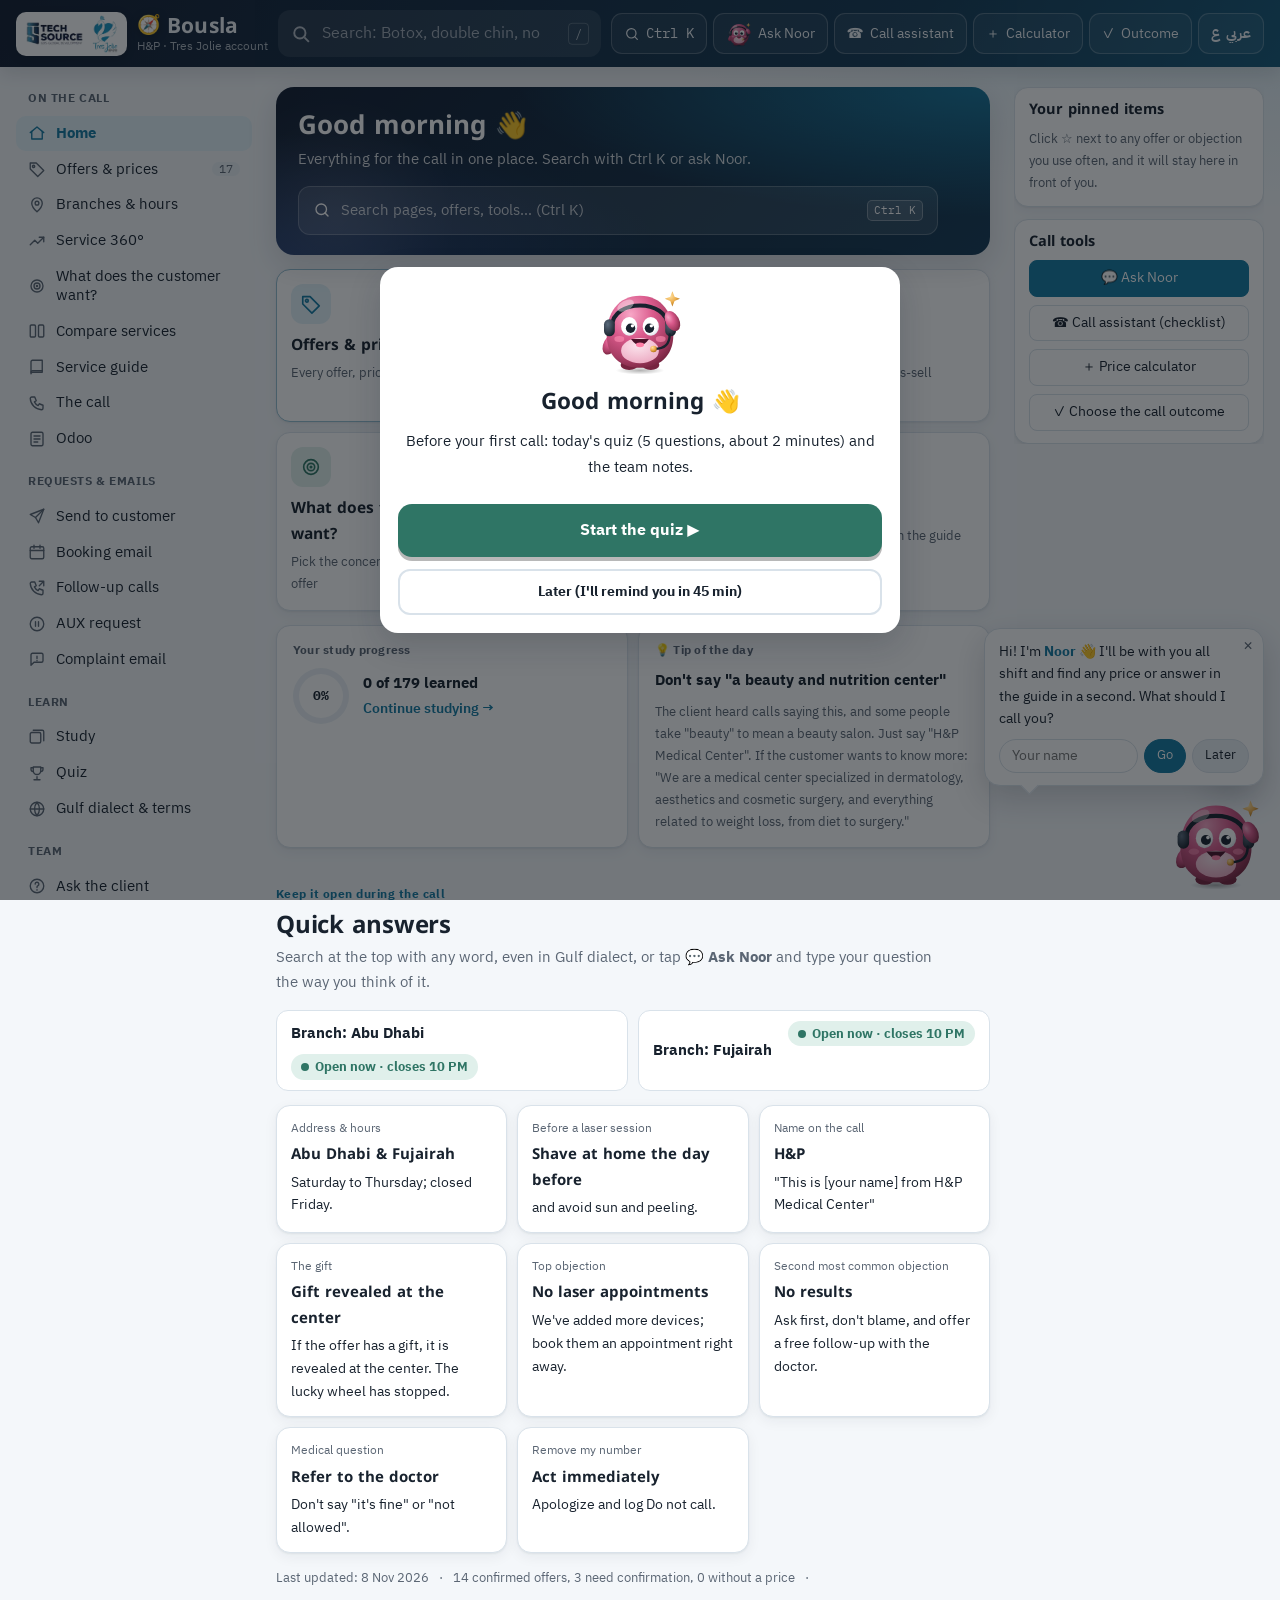
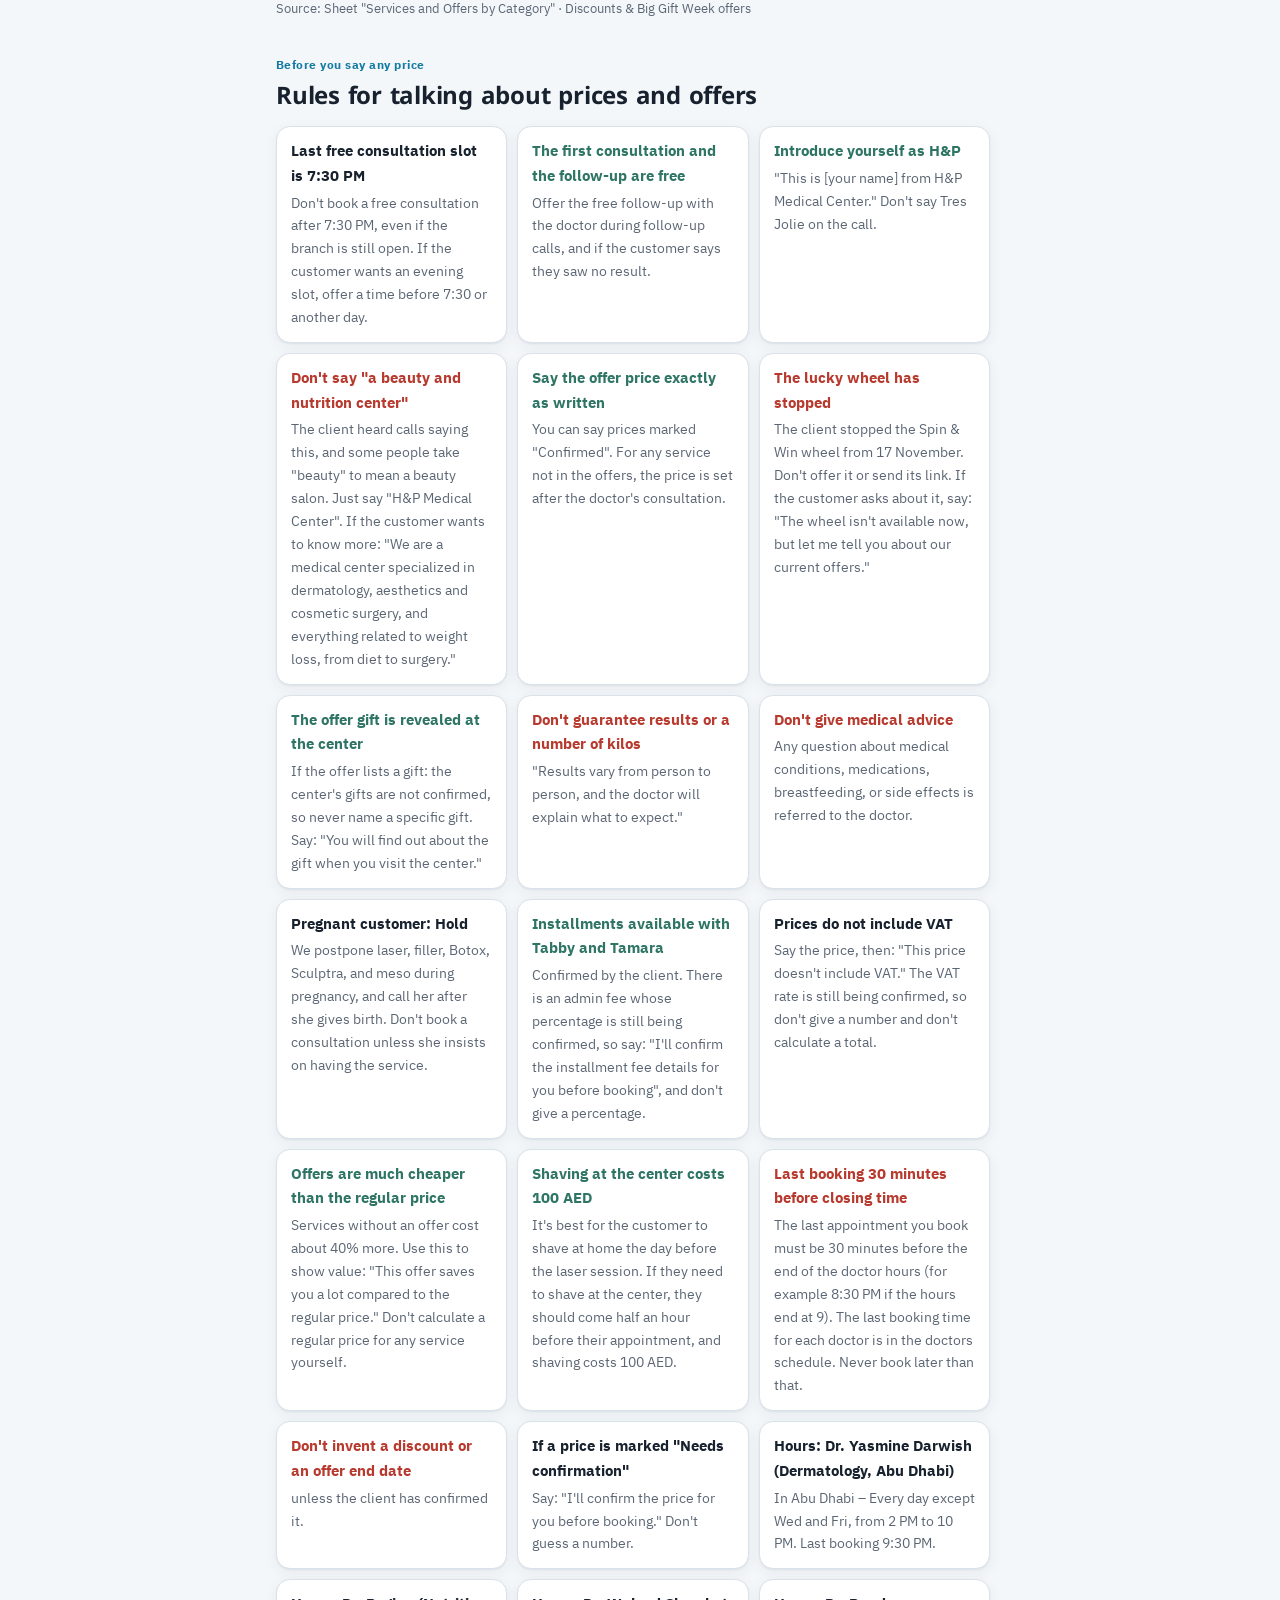
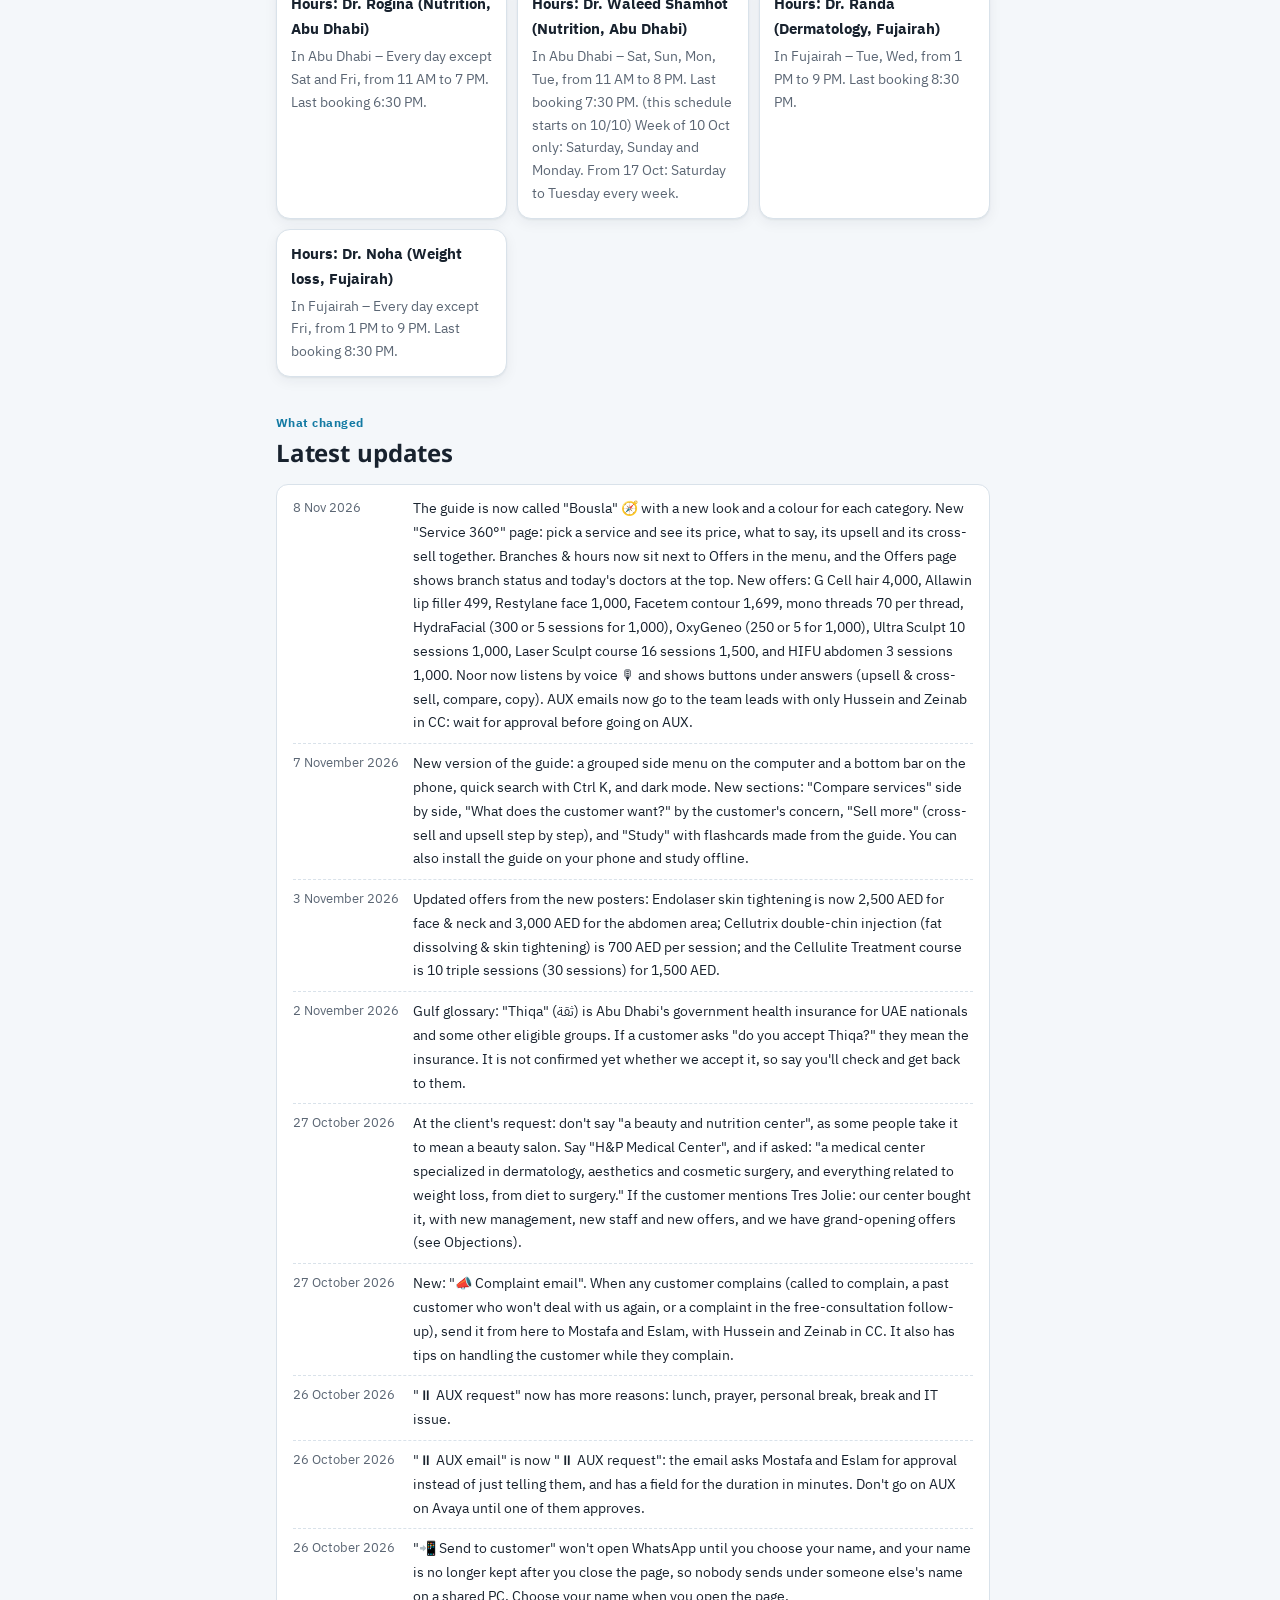
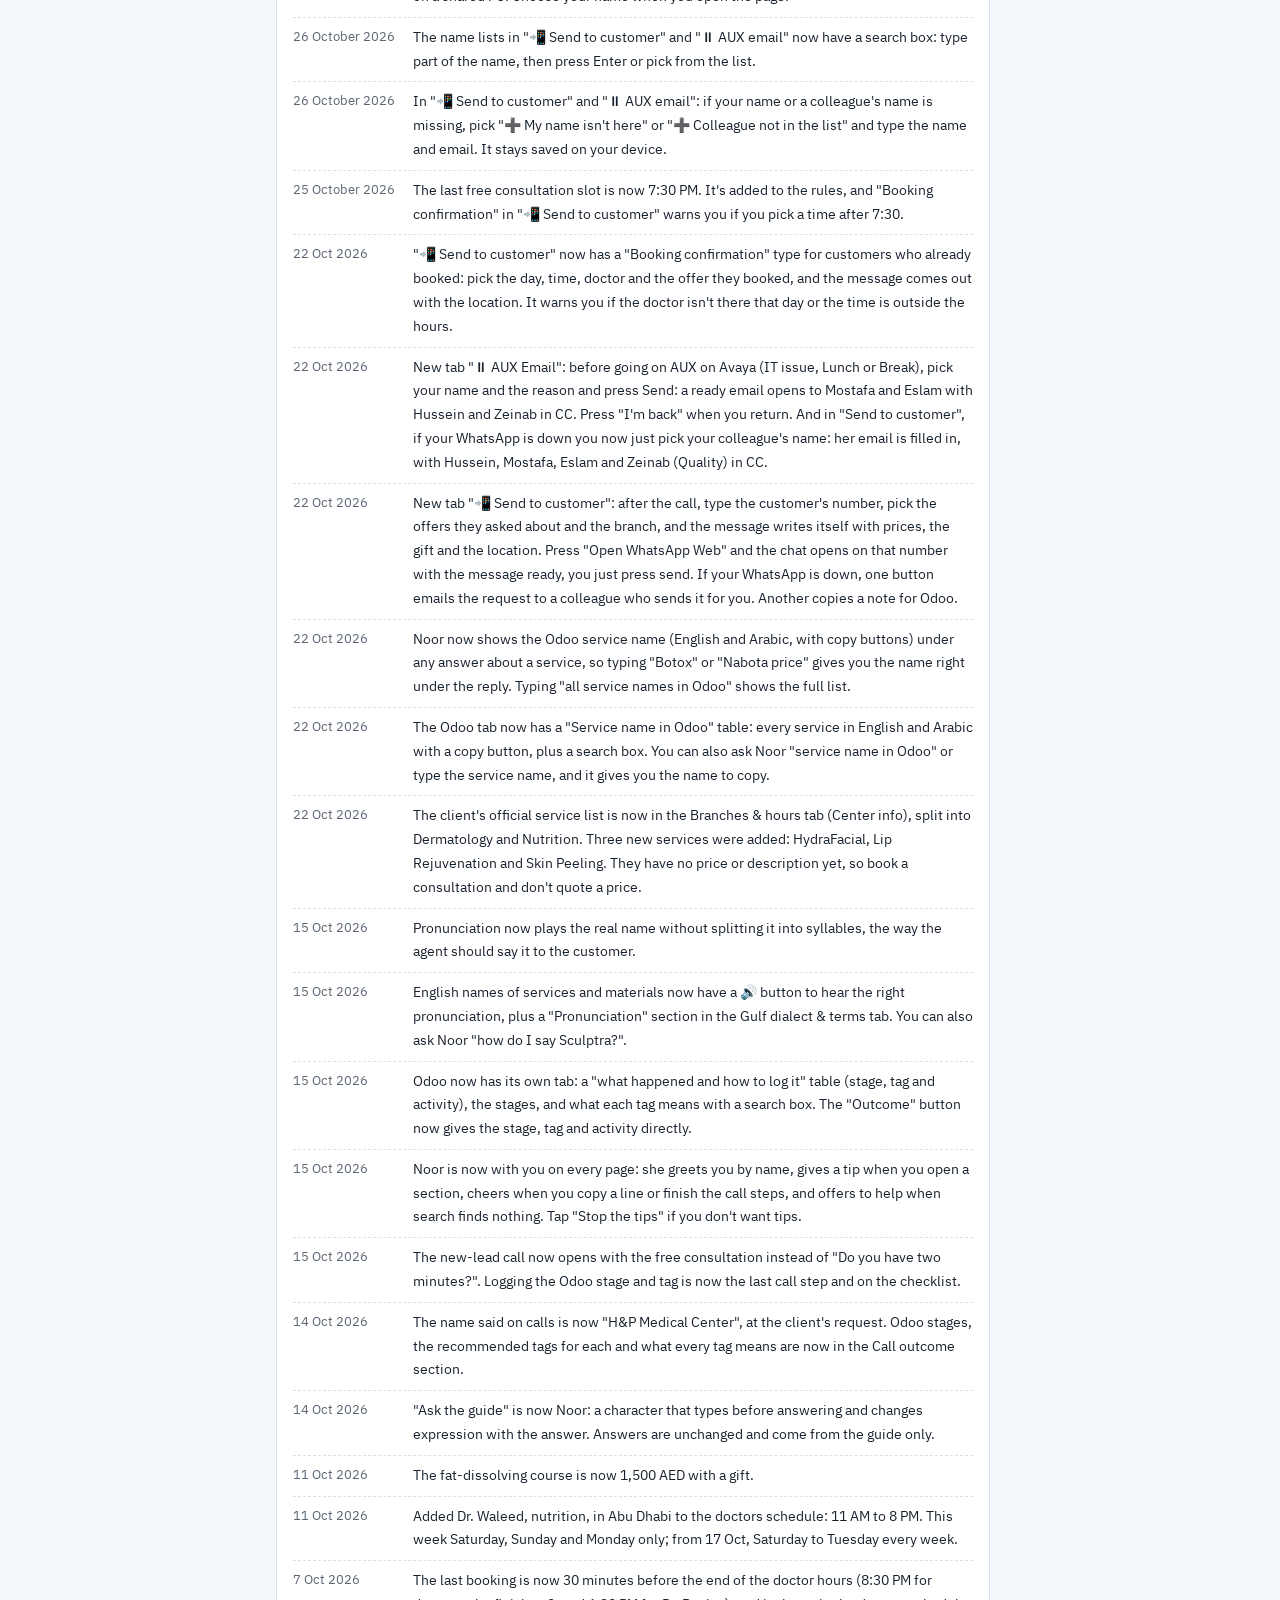
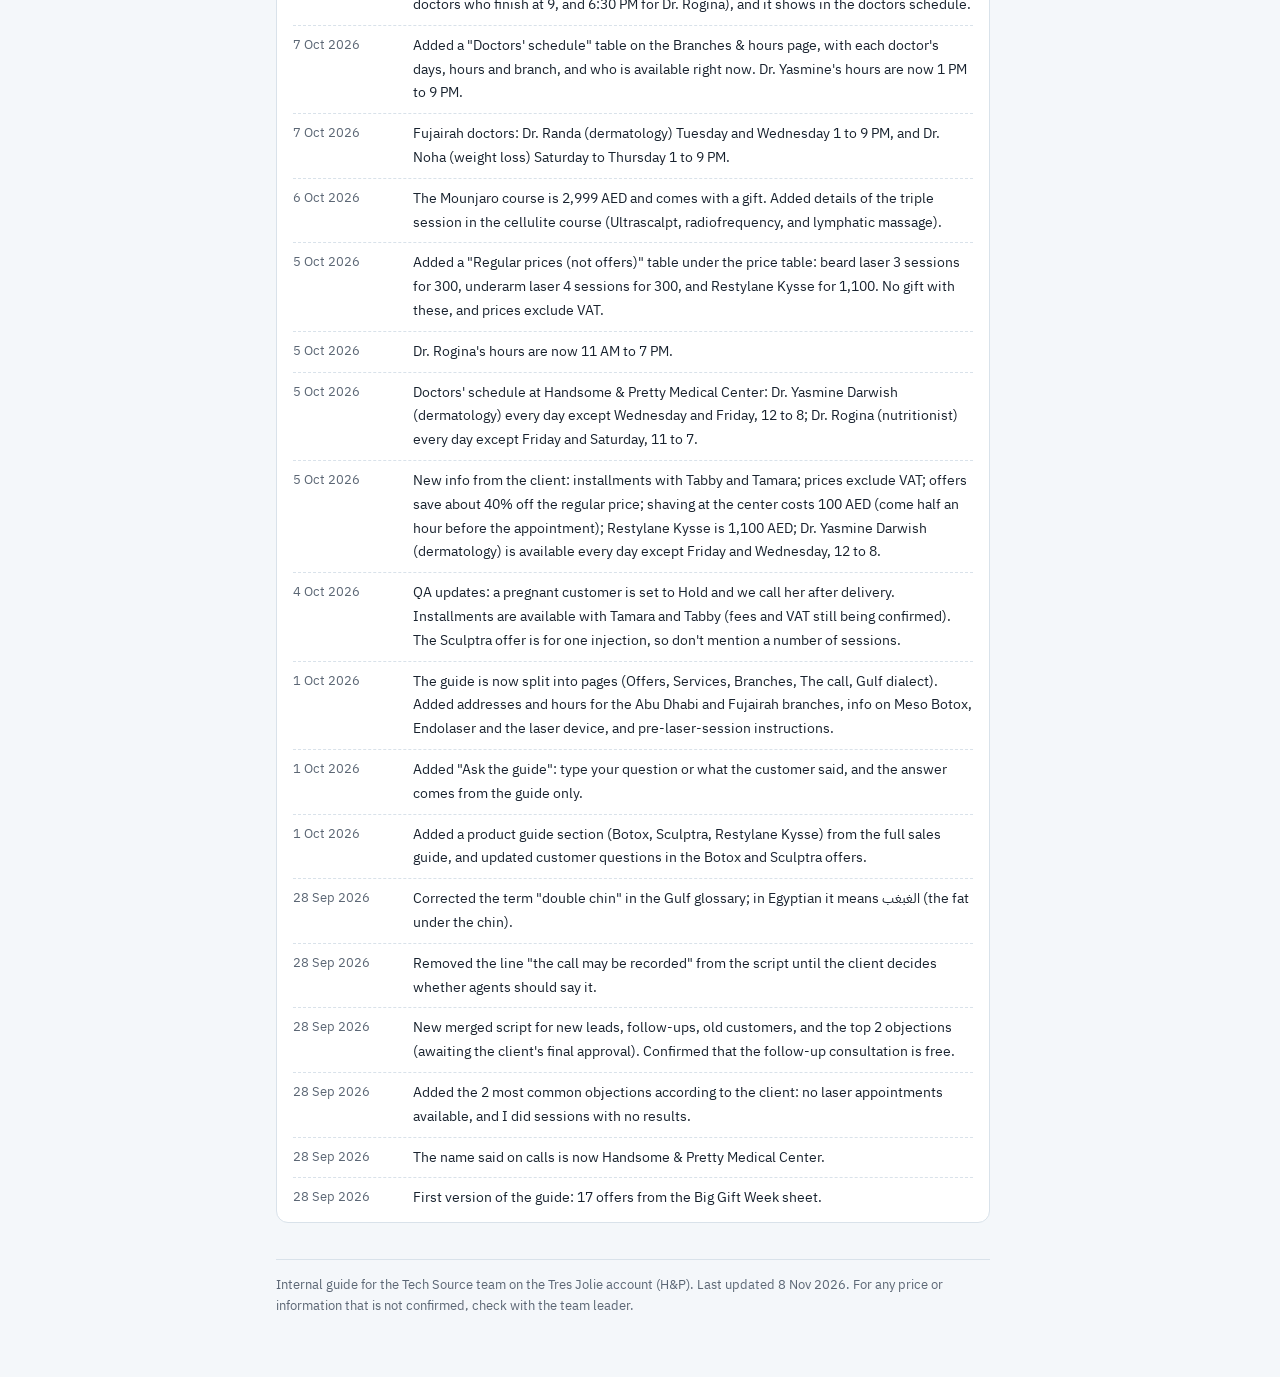
==== commit dbc34b7b: "Stop the Spin & Win lucky wheel everywhere (client, 17 Nov) WhatsApp offer/booking messages, call sc" ====
--- a/en.html
+++ b/en.html
@@ -613,7 +613,8 @@
  ['yes','Introduce yourself as H&P','"This is [your name] from H&P Medical Center." Don\'t say Tres Jolie on the call.'],
  ['no','Don\'t say "a beauty and nutrition center"','The client heard calls saying this, and some people take "beauty" to mean a beauty salon. Just say "H&P Medical Center". If the customer wants to know more: "We are a medical center specialized in dermatology, aesthetics and cosmetic surgery, and everything related to weight loss, from diet to surgery."'],
  ['yes','Say the offer price exactly as written','You can say prices marked "Confirmed". For any service not in the offers, the price is set after the doctor\'s consultation.'],
- ['yes','Every offer comes with one gift: at the center or the lucky wheel','The customer gets one thing only: either a gift from the center that they find out about when they visit, or they try their luck on the Spin & Win wheel and the prize they win replaces the gift. The client said it can\'t be both. The center\'s gifts are not confirmed, so never name a specific gift or say they are the same as the wheel prizes. Say: "You will find out about the gift at the center."'],
+ ['no','The lucky wheel has stopped','The client stopped the Spin & Win wheel from 17 November. Don\'t offer it or send its link. If the customer asks about it, say: "The wheel isn\'t available now, but let me tell you about our current offers."'],
+ ['yes','The offer gift is revealed at the center','If the offer lists a gift: the center\'s gifts are not confirmed, so never name a specific gift. Say: "You will find out about the gift when you visit the center."'],
  ['no','Don\'t guarantee results or a number of kilos','"Results vary from person to person, and the doctor will explain what to expect."'],
  ['no','Don\'t give medical advice','Any question about medical conditions, medications, breastfeeding, or side effects is referred to the doctor.'],
  ['warn','Pregnant customer: Hold','We postpone laser, filler, Botox, Sculptra, and meso during pregnancy, and call her after she gives birth. Don\'t book a consultation unless she insists on having the service.'],
@@ -631,7 +632,7 @@
   ['Introduce yourself and the center\'s name, and make sure you\'re speaking to the right person. Don\'t ask "Is this a good time?" (the client\'s request).','Good morning / Good evening, am I speaking with Ms. [name]? Welcome, this is [your name] from H&P Medical Center in Abu Dhabi.'],
   ['State the reason for the call: the service they asked about in the ad.','You asked us about [service from the ad], and I wanted to call you myself to explain the current offer on it.'],
   ['Find out the need with one question.','May I ask if you are interested in it for a specific area, or is this your first time?'],
-  ['Present the offer on the service they are interested in only, with the price before VAT and the gift as listed in Offers.','We have an offer on [service] right now for [price] AED before VAT, and it comes with a gift from the center that you will find out about when you visit. Or, if you like, you can try your luck on our Spin & Win wheel now instead of the gift.'],
+  ['Present the offer on the service they are interested in only, with the price before VAT and the gift as listed in Offers.','We have an offer on [service] right now for [price] AED before VAT, and it comes with a gift from the center that you will find out about when you visit.'],
   ['Offer the free consultation and close with two options. Name the doctor by service: dermatology with Dr. Yasmine Darwish, dermatology and aesthetics specialist with more than 10 years of experience; nutrition and weight loss with Dr. Waleed Shamhot, clinical nutritionist and one of the best-known nutrition and weight-loss doctors.','And your first consultation with the specialist doctor is completely free; the doctor decides what suits you best. Shall I book you on [day] or [day]?'],
   ['If they hesitate ("I\'ll think about it", "let me check my schedule"): one urgency line only, then close with two options. Don\'t say the offer is ending or that the price is locked.','Of course, take your time. But so you don\'t miss the current offers, would you like me to book an appointment for you now? If you want to change it later, we can easily reschedule. Does Thursday or Saturday suit you?'],
   ['If they are busy: get a callback time, and offer to send the offers on WhatsApp if they agree.','Of course. What exact time should I call you? And would you like me to send you the offers on WhatsApp so you can look at them at your convenience?'],
@@ -649,7 +650,7 @@
   ['Introduce the center. Don\'t say "you asked about X", because the data is old and the customer may not remember.','We are a medical center specialised in dermatology and aesthetics, and everything related to weight loss and body contouring, and we have special offers right now that come with a gift from the center.'],
   ['Find out the need with an easy choice question instead of reading a list of services.','May I ask what you would most like to take care of right now: your skin, laser, or weight and body shape?'],
   ['If they say "I used to come to you before": ask about their experience. If they complain, stop selling and send a complaint email.','May I ask what you had done before, and how was the experience?'],
-  ['Present the offer on the service they are interested in only, with the price before VAT and the gift as listed in Offers.','We have an offer on [service] right now for [price] AED before VAT, and it comes with a gift from the center that you will find out about when you visit. Or, if you like, you can try your luck on our Spin & Win wheel now instead of the gift.'],
+  ['Present the offer on the service they are interested in only, with the price before VAT and the gift as listed in Offers.','We have an offer on [service] right now for [price] AED before VAT, and it comes with a gift from the center that you will find out about when you visit.'],
   ['Offer the free consultation and close with two options. Name the doctor by service: dermatology with Dr. Yasmine Darwish, dermatology and aesthetics specialist with more than 10 years of experience; nutrition and weight loss with Dr. Waleed Shamhot, clinical nutritionist and one of the best-known nutrition and weight-loss doctors.','And your first consultation with the specialist doctor is completely free; the doctor decides what suits you best. Shall I book you on [day] or [day]?'],
   ['If they hesitate ("I\'ll think about it", "let me check my schedule"): one urgency line only, then close with two options. Don\'t say the offer is ending or that the price is locked.','Of course, take your time. But so you don\'t miss the current offers, would you like me to book an appointment for you now? If you want to change it later, we can easily reschedule. Does Thursday or Saturday suit you?'],
   ['If they are busy: get a callback time, and offer to send the offers on WhatsApp if they agree.','Of course. What exact time should I call you? And would you like me to send you the offers on WhatsApp so you can look at them at your convenience?'],
@@ -854,7 +855,7 @@
 ];
 
 const TODO=[
- 'Offer gift: which gifts can the customer pick from at the center? Are they the same as the lucky wheel prizes? Until confirmed, agents say "You will find out about the gift at the center" and never name one.',
+ 'Offer gift: do the new offers (17 Nov) come with a gift? If so, which gifts does the center give? Until confirmed, agents say "You will find out about the gift at the center" and never name one.',
  'The client said we can say H&P bought Tres Jolie and it has new management: we need this from the client in writing (email or message) before it becomes a fixed script.',
  'HydraFacial, Lip Rejuvenation and Skin Peeling: price, whether there is an offer, and what we tell the customer about them.',
  'Mounjaro course is listed under both Dermatology and Nutrition: which doctor do we book?',
@@ -963,7 +964,7 @@
  ['Address & hours','Abu Dhabi & Fujairah','Saturday to Thursday; closed Friday.','branches'],
  ['Before a laser session','Shave at home the day before','and avoid sun and peeling.','prep'],
  ['Name on the call','H&P','"This is [your name] from H&P Medical Center"','center'],
- ['The gift','One gift with every offer','Revealed at the center, or the Spin & Win wheel instead. Not both.','rules'],
+ ['The gift','Gift revealed at the center','If the offer has a gift, it is revealed at the center. The lucky wheel has stopped.','rules'],
  ['Top objection','No laser appointments','We\'ve added more devices; book them an appointment right away.','obj-0'],
  ['Second most common objection','No results','Ask first, don\'t blame, and offer a free follow-up with the doctor.','obj-1'],
  ['Medical question','Refer to the doctor','Don\'t say "it\'s fine" or "not allowed".','rules'],
@@ -1267,16 +1268,12 @@
 function waGift(ar){ const os=WA.offers.map(id=>OFFERS.find(o=>o.id===id)).filter(Boolean), g=os.filter(o=>!WA_NOGIFT.has(o.id)); if(!g.length) return '';
   if(g.length===os.length) return ar?(os.length>1?'ومع كل عرض':'ومع العرض')+' هدية من اختيار حضرتك':(os.length>1?'Every offer comes':'It comes')+' with a gift of your choice';
   return ar?'ومع '+g.map(o=>o.ar).join(' و')+' هدية من اختيار حضرتك':(g.map(o=>o.en||o.ar).join(' and ')+' come'+(g.length>1?'':'s')+' with a gift of your choice'); }
-/* Gift OR the Spin & Win wheel, never both (client, 16 Nov 2026): the wheel prize replaces the gift.
-   The customer picks the gift at the center, or spins the wheel instead. Empty when no offer in the message has a gift. */
+/* Offer gift line. The Spin & Win wheel was stopped by the client on 17 Nov 2026, so it is never offered.
+   Empty when no offer in the message has a gift. */
 function waGiftLines(ar,f){ const os=WA.offers.map(id=>OFFERS.find(o=>o.id===id)).filter(Boolean), g=os.filter(o=>!WA_NOGIFT.has(o.id)); if(!g.length) return [];
   const all=g.length===os.length;
-  if(ar) return ['🎁 '+(all?(os.length>1?'مع كل عرض':'مع العرض'):'مع '+g.map(o=>o.ar).join(' و'))+' هدية واحدة، و'+(f?'تقدري تختاري':'تقدر تختار')+' طريقة من الاتنين:',
-    '1️⃣ هدية '+(f?'هتعرفيها':'هتعرفها')+' لما '+(f?'تشرّفينا':'تشرّفنا')+' في المركز.',
-    '2️⃣ أو '+(f?'تجرّبي':'تجرّب')+' حظك في عجلة الحظ من دلوقتي، والجايزة اللي تطلعلك هي اللي '+(f?'هتاخديها':'هتاخدها')+' بدل الهدية: '+SPIN_URL];
-  return ['🎁 '+(all?(os.length>1?'Every offer comes':'It comes'):g.map(o=>o.en||o.ar).join(' and ')+' come'+(g.length>1?'':'s'))+' with one gift, and you can choose one of two ways:',
-    '1️⃣ A gift from the center, which you will find out about when you visit.',
-    '2️⃣ Or try your luck on our Spin & Win wheel now, and the prize you win becomes your gift instead: '+SPIN_URL]; }
+  if(ar) return ['🎁 '+(all?(os.length>1?'ومع كل عرض':'ومع العرض'):'ومع '+g.map(o=>o.ar).join(' و'))+' هدية '+(f?'هتعرفيها':'هتعرفها')+' لما '+(f?'تشرّفينا':'تشرّفنا')+' في المركز.'];
+  return ['🎁 '+(all?(os.length>1?'Every offer comes':'It comes'):g.map(o=>o.en||o.ar).join(' and ')+' come'+(g.length>1?'':'s'))+' with a gift that you will find out about when you visit the center.']; }
 function waLine(o,ar){ const l=WA_LINES[o.id];
   if(o.st!=='ok') return l?l[ar?0:1]:(ar?(o.ar+': السعر هنأكده مع حضرتك'):((o.en||o.ar)+': we will confirm the price with you'));
   if(l&&l[2]===o.price) return l[ar?0:1];
@@ -1305,7 +1302,6 @@
     else if(h!=null&&(h<doc.from||h>=doc.to)) W.push(en?'This time is outside the doctor\'s hours.':'الساعة دي برّه مواعيد الدكتور.');
     if(doc.br!==WA.branch&&WA.branch) W.push(en?'This doctor is in the other branch.':'الدكتور ده في الفرع التاني.'); }
   return W; }
-const SPIN_URL='https://andy260787.github.io/H-P_lucky_wheel/'; // Spin & Win campaign. With an offer gift it is offered INSTEAD of the gift (waGiftLines), never both
 function waBookText(){
   const ar=WA.lang!=='en', f=WA.gender!=='m', nm=WA.name.trim(), ag=WA.agent.trim();
   const off=WA.offers.map(id=>OFFERS.find(o=>o.id===id)).filter(Boolean).map(o=>'• '+waLine(o,ar));
@@ -1318,7 +1314,6 @@
     if(off.length){ L.push(''); L.push(off.length>1?'العروض اللي '+(f?'حجزتيها':'حجزتها')+':':'العرض اللي '+(f?'حجزتيه':'حجزته')+':'); L.push(...off); const gl=waGiftLines(ar,f); if(gl.length){ L.push(''); L.push(...gl); L.push(''); } L.push('الأسعار غير شاملة ضريبة القيمة المضافة.'); }
     if(br){ L.push(''); L.push('📍 '+br.ar.split('\n').filter(l=>!l.startsWith('المواعيد')).join('\n')); L.push('اللوكيشن: '+br.map); }
     if(x){ L.push(''); L.push('📝 '+x); }
-    if(!waGiftLines(ar,f).length){ L.push(''); L.push('🎡 '+(f?'جرّبي':'جرّب')+' حظك في عجلة الحظ: '+SPIN_URL); }
     L.push(''); L.push('لو حضرتك '+(f?'حابة تغيري':'حابب تغير')+' الميعاد أو عندك أي سؤال، '+(f?'ابعتيلنا':'ابعتلنا')+' هنا وإحنا معاك'+(f?'ي':'')+' 🙏'); L.push('في انتظار حضرتك 🌸');
   } else {
     L.push('Hello'+(nm?' '+nm:'')+' 🌸'); L.push('This is '+(ag||'your advisor')+' from H&P Medical Center.');
@@ -1327,7 +1322,6 @@
     if(off.length){ L.push(''); L.push(off.length>1?'The offers you booked:':'The offer you booked:'); L.push(...off); const gl=waGiftLines(ar,f); if(gl.length){ L.push(''); L.push(...gl); L.push(''); } L.push('Prices exclude VAT.'); }
     if(br){ L.push(''); L.push('📍 '+br.en.split('\n').filter(l=>!l.startsWith('Open')).join('\n')); L.push('Location: '+br.map); }
     if(x){ L.push(''); L.push('📝 '+x); }
-    if(!waGiftLines(ar,f).length){ L.push(''); L.push('🎡 Try your luck on our Spin & Win wheel: '+SPIN_URL); }
     L.push(''); L.push('If you need to change the appointment or have any question, just message us here 🙏'); L.push('We look forward to seeing you 🌸');
   }
   return L.join('\n');
@@ -1342,14 +1336,12 @@
     L.push('أهلاً بحضرتك'+(nm?' يا '+nm:'')+' 🌸'); L.push((f?'معاكي ':'معاك ')+(ag?ag+' من ':'')+'مركز H&P الطبي.');
     if(off.length){ L.push(''); L.push('زي ما اتكلمنا في المكالمة، دي العروض اللي '+(f?'سألتي':'سألت')+' عليها:'); L.push(...off2); L.push(''); if(gl.length){ L.push(...gl); L.push(''); } L.push('👩‍⚕️ الاستشارة الأولى مع الدكتور مجانية، والدكتور هيحدد الأنسب لحضرتك.'); L.push('الأسعار غير شاملة ضريبة القيمة المضافة.'); }
     if(br){ L.push(''); L.push('📍 '+br.ar); L.push('اللوكيشن: '+br.map); }
-    if(!waGiftLines(ar,f).length){ L.push(''); L.push('🎡 '+(f?'جرّبي':'جرّب')+' حظك في عجلة الحظ: '+SPIN_URL); }
     if(promoOn('waTo')){ L.push(''); L.push('🇦🇪 وبمناسبة يوم العلم الإماراتي، المركز مقدّم 3 هدايا لمواطني الإمارات:'); L.push('• جلسة ليزر فل بادي بجهاز كانديلا الأبيض'); L.push('• جلسة أكسجينيو لنضارة وإشراقة الوش'); L.push('• استشارة خاصة مع د. ياسمين درويش، أخصائية الجلدية والتجميل'); L.push('الحجز متاح لحد 12 نوفمبر. ولو حضرتك '+(f?'مقيمة، تقدري تهادي بيها صاحباتك المواطنات':'مقيم، تقدر تهادي بيها أصحابك المواطنين')+': يبعتولنا "أريد هدية" على الرقم ده.'); }
     L.push(''); if(off.length) L.push((f?'تحبي':'تحب')+' نحجزلك استشارة مجانية مع الدكتور؟ '+(f?'ابعتيلنا':'ابعتلنا')+' بس اليوم والوقت اللي '+(f?'يناسبك':'يناسبك')+' هنا، وإحنا نظبطلك الميعاد 🙏'); else L.push('لو حضرتك '+(f?'حابة':'حابب')+' نحجزلك ميعاد، '+(f?'ابعتيلنا':'ابعتلنا')+' اليوم والوقت اللي يناسبك هنا 🙏');
   } else {
     L.push('Hello'+(nm?' '+nm:'')+' 🌸'); L.push('This is '+(ag||'your advisor')+' from H&P Medical Center.');
     if(off.length){ L.push(''); L.push('As we discussed on the call, here are the offers you asked about:'); L.push(...off2); L.push(''); if(gl.length){ L.push(...gl); L.push(''); } L.push('👩‍⚕️ The first consultation with the doctor is free, and the doctor will advise what suits you best.'); L.push('Prices exclude VAT.'); }
     if(br){ L.push(''); L.push('📍 '+br.en); L.push('Location: '+br.map); }
-    if(!waGiftLines(ar,f).length){ L.push(''); L.push('🎡 Try your luck on our Spin & Win wheel: '+SPIN_URL); }
     if(promoOn('waTo')){ L.push(''); L.push('🇦🇪 To celebrate UAE Flag Day, the center is offering 3 gifts to UAE citizens:'); L.push('• A full-body laser session with the white Candela device'); L.push('• An OxyGeneo session for a radiant, fresh face'); L.push('• A private consultation with Dr. Yasmine Darwish, dermatology and aesthetics specialist'); L.push('Booking is open until 12 November. If you are a resident, you can gift them to your Emirati friends: they just send "I want a gift" to this number.'); }
     L.push(''); L.push(off.length?'Would you like us to book your free consultation with the doctor? Just reply here with the day and time that suit you, and we will arrange it 🙏':'If you would like to book, just reply here with the day and time that suit you 🙏');
   }
@@ -2205,7 +2197,7 @@
   needMe:'Pick your name first.',needName:'Write the customer\'s name.',needDate:'Choose the appointment day and time.',needSvc:'Add the offer or service.',kindMulti:'Pick all that apply',svcAdd:'Add',svcMore:'Booked more than one service? Add each one. If each service is on a different day, send each day as its own booking.',
   k:{consult:'🩺 Free consultation',session:'💉 Session / service',follow:'🔁 Follow-up with the doctor'},
   s:{inbound:'📞 Inbound call',outbound:'📲 Our call',wa:'💬 WhatsApp',followup:'🔁 Follow-up call',other:'✏️ Other'},
-  g:{none:'No offer gift',center:'Gift at the center',wheel:'Spin & Win wheel (instead of the gift)'},
+  g:{none:'No offer gift',center:'Gift at the center'},
   fuH:'📞 Follow-up calls for this booking',fu:['Confirm','Reminder on the day','After the visit'],fuSkip:'not needed',fuPick:'Choose the appointment day to see the call days.',
   fuSign:'Sign in once with your work email (🏆 Quiz tab) so these calls are saved and you get reminded.',saved:'Booking saved ✓ We\'ll remind you of the follow-up calls',savedDup:'This booking is already saved ✓',notSaved:'The email is ready, but the booking wasn\'t saved for the follow-up calls. Try again.',
   mode:'What happened?',m:{new:'🆕 New booking',move:'🔁 Changed the day',cancel:'❌ Cancelled'},
@@ -2222,7 +2214,7 @@
   needMe:'اختار اسمك الأول.',needName:'اكتب اسم العميل.',needDate:'اختار يوم وساعة الميعاد.',needSvc:'ضيف العرض أو الخدمة.',kindMulti:'اختار كل اللي ينطبق',svcAdd:'ضيف',svcMore:'حجز أكتر من خدمة؟ ضيف كل واحدة. ولو كل خدمة في يوم مختلف، ابعت كل يوم في حجز لوحده.',
   k:{consult:'🩺 استشارة مجانية',session:'💉 جلسة / خدمة',follow:'🔁 متابعة مع الدكتور'},
   s:{inbound:'📞 العميل اتصل',outbound:'📲 إحنا اتصلنا',wa:'💬 واتساب',followup:'🔁 مكالمة فولو أب',other:'✏️ حاجة تانية'},
-  g:{none:'مفيش هدية عرض',center:'هدية في المركز',wheel:'عجلة الحظ (بدل الهدية)'},
+  g:{none:'مفيش هدية عرض',center:'هدية في المركز'},
   fuH:'📞 مكالمات المتابعة للحجز ده',fu:['تأكيد الميعاد','تذكير يوم الميعاد','بعد الزيارة'],fuSkip:'مش محتاجة',fuPick:'اختار يوم الميعاد علشان تظهر أيام المكالمات.',
   fuSign:'ادخل مرة واحدة بإيميل الشغل (من تبويب 🏆 الكويز) علشان المكالمات دي تتسجل ونفكرك بيها.',saved:'الحجز اتسجل ✓ هنفكرك بمكالمات المتابعة',savedDup:'الحجز ده متسجل قبل كده ✓',notSaved:'الإيميل جاهز، بس الحجز متسجلش لمكالمات المتابعة. جرّب تاني.',
   mode:'إيه اللي حصل؟',m:{new:'🆕 حجز جديد',move:'🔁 غيّر ميعاده',cancel:'❌ لغى الحجز'},
@@ -2338,7 +2330,7 @@
    Agents sign in once per device with their work email (a code by email), so a score can't be saved under someone else. */
 (function(){
 const QZ_API='https://script.google.com/macros/s/AKfycbxREN7jc2IfSI1q6RkZNMYG812eV4AY73EulaQA-XlM-1JFYQYGuZgzsWZAsf9Vf2yTqQ/exec';
-const QZ_BANK=[{"id": "intro", "q": ["إزاي تعرّف نفسك في أول المكالمة؟", "How do you introduce yourself at the start of the call?"], "o": [["معاك [اسمك] من مركز H&P الطبي", "This is [name] from H&P Medical Center"], ["معاك [اسمك] من Tres Jolie", "This is [name] from Tres Jolie"], ["معاك [اسمك] من مركز تجميل وتغذية", "This is [name] from a beauty and nutrition center"], ["أهلاً، أنا من العيادة", "Hi, I'm calling from the clinic"]], "a": 0, "w": ["اسم المركز في المكالمة \"مركز H&P الطبي\"، وTres Jolie اسم الأكاونت بس.", "On calls the center is \"H&P Medical Center\"; Tres Jolie is only the account name."]}, {"id": "what", "q": ["العميل سأل: \"إنتوا مركز إيه بالظبط؟\" تقول إيه؟", "The customer asks \"What kind of center are you?\" What do you say?"], "o": [["مركز طبي متخصص في الجلدية والتجميل وجراحات التجميل وإنقاص الوزن", "A medical center for dermatology, aesthetics, cosmetic surgery and weight loss"], ["مركز تجميل وتغذية", "A beauty and nutrition center"], ["بيوتي سنتر", "A beauty salon"], ["عيادة ليزر بس", "A laser-only clinic"]], "a": 0, "w": ["الكلاينت اعترض على \"مركز تجميل وتغذية\" لأنها بتبان صالون. قول \"مركز H&P الطبي\".", "The client objected to \"beauty and nutrition center\" because it sounds like a salon."]}, {"id": "free", "q": ["الاستشارة الأولى والمتابعة مع الدكتور بكام؟", "How much are the first consultation and the doctor follow-up?"], "o": [["الاتنين مجانيين", "Both are free"], ["الاستشارة بـ 100 والمتابعة مجانية", "Consultation 100, follow-up free"], ["الاستشارة مجانية والمتابعة بفلوس", "Consultation free, follow-up paid"], ["بتتخصم من سعر العرض", "Deducted from the offer price"]], "a": 0, "w": ["مؤكد من الكلاينت: الاستشارة الأولى والمتابعة مجانيين.", "Confirmed by the client: first consultation and follow-up are both free."]}, {"id": "last", "q": ["آخر ميعاد ينفع تحجز فيه استشارة مجانية؟", "What is the latest time you can book a free consultation?"], "o": [["7:30 مساءً", "7:30 PM"], ["10 بالليل", "10 PM"], ["9 بالليل", "9 PM"], ["أي ميعاد الفرع فاتح فيه", "Any time the branch is open"]], "a": 0, "w": ["متحجزش استشارة مجانية بعد 7:30 مساءً حتى لو الفرع لسه فاتح.", "Never book a free consultation after 7:30 PM, even if the branch is still open."]}, {"id": "vat", "q": ["الأسعار اللي بنقولها للعميل…", "The prices we quote are…"], "o": [["قبل الضريبة، ونقول \"والسعر ده من غير الضريبة\"", "Before VAT, and we say so"], ["شاملة الضريبة", "Including VAT"], ["بعد خصم الهدية", "After the gift discount"], ["بتختلف من فرع للتاني", "Different in each branch"]], "a": 0, "w": ["الأسعار مش شاملة الضريبة، ولازم تقولها للعميل.", "Prices exclude VAT, and you must say so."]}, {"id": "inst", "q": ["التقسيط متاح مع مين؟", "Which installment options are available?"], "o": [["تابي وتمارا", "Tabby and Tamara"], ["فيزا البنك بس", "Bank card only"], ["مفيش تقسيط", "No installments"], ["تابي بس", "Tabby only"]], "a": 0, "w": ["مؤكد من الكلاينت: تابي وتمارا.", "Confirmed by the client: Tabby and Tamara."]}, {"id": "fee", "q": ["العميل سأل عن رسوم التقسيط. ترد بإيه؟", "The customer asks about installment fees. What do you say?"], "o": [["\"تفاصيل رسوم التقسيط هأكدها لحضرتك قبل الحجز\"", "\"I'll confirm the installment fee details before booking\""], ["\"8% بالظبط\"", "\"Exactly 8%\""], ["\"مفيش أي رسوم\"", "\"There are no fees\""], ["\"5% زي الضريبة\"", "\"5%, like VAT\""]], "a": 0, "w": ["النسبة لسه بتتأكد، فمتقولش رقم.", "The rate isn't confirmed yet, so don't give a number."]}, {"id": "shave", "q": ["العميل محتاج يحلق في المركز قبل الليزر. إيه الصح؟", "The customer needs shaving at the center before laser. What's right?"], "o": [["ييجي قبل ميعاده بنص ساعة والحلاقة بـ 100 درهم", "Come 30 minutes early; shaving costs 100 AED"], ["مجاناً وفي نفس الميعاد", "Free, at the same time"], ["بـ 50 درهم", "50 AED"], ["ممنوع يحلق في المركز", "Not allowed at the center"]], "a": 0, "w": ["الأفضل يحلق في البيت قبلها بيوم. ولو في المركز: نص ساعة بدري و100 درهم.", "Best to shave at home the day before; at the center it's 30 minutes early and 100 AED."]}, {"id": "preg", "q": ["عميلة حامل عايزة تحجز ليزر. تعمل إيه؟", "A pregnant customer wants laser. What do you do?"], "o": [["Hold، ونكلمها بعد الولادة", "Hold, and call her back after delivery"], ["نحجزلها عادي", "Book her as usual"], ["نقولها مفيش أي مشكلة", "Tell her it's fine"], ["نشيل رقمها", "Remove her number"]], "a": 0, "w": ["الحمل هو الحالة اللي بنأجل فيها أغلب الخدمات. منحجزش إلا لو صممت، ونكتب إنها حامل.", "Pregnancy is put on Hold for most services; only book if she insists, and note it."]}, {"id": "med", "q": ["عميلة سألت: \"أنا مرضعة، ينفع أعمل الخدمة؟\"", "A customer asks: \"I'm breastfeeding, can I do it?\""], "o": [["الدكتور هو اللي يجاوب، وأحجزلك استشارة مجانية", "The doctor will answer; I'll book a free consultation"], ["أيوه عادي", "Yes, it's fine"], ["لأ ممنوع", "No, it's not allowed"], ["استني لما تخلصي رضاعة", "Wait until you stop breastfeeding"]], "a": 0, "w": ["أي سؤال طبي (أمراض، أدوية، رضاعة) بيتحول للدكتور.", "Any medical question goes to the doctor."]}, {"id": "kilo", "q": ["العميل سأل: \"كام كيلو هنزل؟\" ترد بإيه؟", "The customer asks \"How many kilos will I lose?\""], "o": [["النتيجة بتختلف من شخص للتاني، والدكتور هيحدد خطة وهدف مناسب", "Results vary; the doctor will set a suitable plan and goal"], ["من 8 لـ 15 كيلو", "8 to 15 kilos"], ["من 10 لـ 25 كيلو", "10 to 25 kilos"], ["مضمون 10 كيلو", "10 kilos guaranteed"]], "a": 0, "w": ["أي رقم كيلوهات وعد بنتيجة، حتى لو مكتوب على البوستر.", "Any kilo number is a promised result, even if it's on the poster."]}, {"id": "gift", "q": ["العميلة سألت: \"الهدية اللي مع العرض إيه؟\"", "The customer asks: \"What is the gift with the offer?\""], "o": [["هدية بتعرفها في المركز، أو تجرب عجلة الحظ بدلها", "A gift she finds out about at the center, or the lucky wheel instead"], ["الهدية وعجلة الحظ مع بعض", "The gift and the lucky wheel together"], ["أقولها هدية معينة من عندي عشان أقنعها", "Name a specific gift myself to convince her"], ["مفيش هدايا", "No gifts"]], "a": 0, "w": ["الهدية بتتعرف في المركز، ومتوعدش بهدية معينة. ومينفعش الهدية والعجلة مع بعض.", "The gift is revealed at the center; never promise a specific one. Gift and wheel can't be combined."]}, {"id": "scul", "q": ["العميل سأل: \"سكلبترا محتاج كام جلسة؟\"", "The customer asks: \"How many Sculptra sessions do I need?\""], "o": [["الدكتور هو اللي يحدد في الاستشارة، والعرض على الحقنة", "The doctor decides; the offer is per injection"], ["3 جلسات", "3 sessions"], ["جلسة واحدة بس دايماً", "Always one session"], ["5 جلسات", "5 sessions"]], "a": 0, "w": ["متقولش عدد جلسات، عشان العميل هيطلب العرض على كذا جلسة.", "Don't quote a session count."]}, {"id": "endo", "q": ["إزاي توصف الإندوليزر للعميل؟", "How do you describe Endolaser?"], "o": [["\"بيشد الجلد من غير جراحة\"", "\"Tightens skin without surgery\""], ["\"بديل للجراحة\"", "\"An alternative to surgery\""], ["\"بيغنيك عن العملية\"", "\"You won't need surgery\""], ["\"نتيجته زي العملية بالظبط\"", "\"Same result as surgery\""]], "a": 0, "w": ["\"بديل للجراحة\" ادعاء طبي.", "\"Alternative to surgery\" is a medical claim."]}, {"id": "shaveday", "q": ["إمتى أحسن وقت يحلق قبل جلسة الليزر؟", "When is the best time to shave before laser?"], "o": [["في البيت قبل الجلسة بيوم", "At home the day before"], ["يوم الجلسة الصبح", "The morning of the session"], ["قبلها بأسبوع", "A week before"], ["ميحلقش خالص", "Don't shave"]], "a": 0, "w": ["الحلاقة في البيت قبلها بيوم.", "Shave at home the day before."]}, {"id": "sun", "q": ["قبل الليزر، العميل يبعد عن الشمس الجامدة والتان قد إيه؟", "Before laser, how long should the customer avoid strong sun and tanning?"], "o": [["من 7 لـ 14 يوم", "7 to 14 days"], ["يوم واحد", "One day"], ["مش مهم", "It doesn't matter"], ["6 شهور", "6 months"]], "a": 0, "w": ["من دليل التحضير للّيزر.", "From the laser preparation guide."]}, {"id": "retinol", "q": ["كريمات التقشير (ريتينول وأحماض) يوقفها قبل الليزر بقد إيه؟", "How long before laser should exfoliating creams (retinol, acids) stop?"], "o": [["من 3 لـ 7 أيام", "3 to 7 days"], ["مش لازم يوقفها", "No need"], ["ساعة", "One hour"], ["3 شهور", "3 months"]], "a": 0, "w": ["من دليل التحضير للّيزر.", "From the laser preparation guide."]}, {"id": "lasern", "q": ["أغلب حالات الليزر محتاجة كام جلسة؟", "How many laser sessions do most cases need?"], "o": [["من 6 لـ 8 جلسات، وبينهم 4 لـ 6 أسابيع", "6 to 8 sessions, 4–6 weeks apart"], ["جلستين في الأسبوع", "Two a week"], ["جلسة واحدة", "One session"], ["20 جلسة", "20 sessions"]], "a": 0, "w": ["وعدد الجلسات بيختلف والدكتور بيحدد.", "It varies and the doctor decides."]}, {"id": "btxr", "q": ["نتيجة البوتوكس بتبان إمتى؟", "When do Botox results show?"], "o": [["بتبدأ خلال 3 لـ 5 أيام، والنهائية خلال أسبوعين", "Start in 3–5 days, final at 2 weeks"], ["فوراً", "Immediately"], ["بعد شهرين", "After two months"], ["بعد 6 شهور", "After 6 months"]], "a": 0, "w": ["من دليل البوتوكس.", "From the Botox guide."]}, {"id": "btxl", "q": ["البوتوكس عادةً بيستمر قد إيه؟", "How long does Botox usually last?"], "o": [["من 4 لـ 6 شهور، وبيختلف من شخص للتاني", "4–6 months, varies"], ["سنتين", "Two years"], ["أسبوع", "A week"], ["مدى الحياة", "Forever"]], "a": 0, "w": ["قولها \"عادةً\" ومتوعدش.", "Say \"usually\"; don't promise."]}, {"id": "dnc", "q": ["العميل قال: \"شيلوا رقمي ومتتصلوش تاني\"", "The customer says \"Remove my number, don't call again\""], "o": [["اعتذر وسجّل Do not call فوراً", "Apologise and log Do not call right away"], ["حاول تقنعه بالعرض", "Try to convince them"], ["اقفل من غير ما تسجل", "Hang up without logging"], ["كلمه تاني بكرة", "Call again tomorrow"]], "a": 0, "w": ["تجاهل طلب \"متتصلوش\" خطأ حرج.", "Ignoring a do-not-call request is a critical error."]}, {"id": "days", "q": ["الفروع شغالة أنهي أيام؟", "Which days are the branches open?"], "o": [["السبت لحد الخميس، والجمعة مقفول", "Saturday to Thursday; closed Friday"], ["كل يوم", "Every day"], ["الأحد للخميس", "Sunday to Thursday"], ["السبت مقفول", "Closed Saturday"]], "a": 0, "w": ["أبوظبي والفجيرة: الجمعة مقفول.", "Abu Dhabi and Fujairah: closed Friday."]}, {"id": "regular", "q": ["سعر الخدمة من غير عرض…", "A service without an offer costs…"], "o": [["أعلى بحوالي 40%، ومتحسبش سعر عادي بنفسك", "About 40% more; don't calculate it yourself"], ["نفس سعر العرض", "The same as the offer"], ["نص سعر العرض", "Half the offer price"], ["ضعف سعر العرض بالظبط", "Exactly double"]], "a": 0, "w": ["استخدمها كقيمة: \"العرض بيوفرلك كتير\".", "Use it as value: \"the offer saves you a lot\"."]}, {"id": "aux", "q": ["عايز تحط AUX على الأفايا (بريك أو مشكلة IT). تعمل إيه؟", "You need AUX on Avaya (break or IT issue). What do you do?"], "o": [["تبعت طلب AUX لمصطفى وإسلام وتستنى الموافقة", "Send an AUX request to Mostafa and Eslam and wait for approval"], ["تحط AUX على طول", "Go on AUX right away"], ["تقول لزميلك بس", "Just tell a colleague"], ["تقفل الأفايا", "Log off Avaya"]], "a": 0, "w": ["طلب AUX طلب موافقة، مش إبلاغ.", "An AUX request needs approval; it isn't a notice."]}, {"id": "mounj", "q": ["عميل عايز قلم مونجارو من غير دكتور. ترد بإيه؟", "A customer wants a Mounjaro pen without seeing a doctor."], "o": [["لازم الدكتور يقيّم حالته الأول، وأحجزله استشارة مجانية", "The doctor must assess first; book a free consultation"], ["نبعتهوله على طول", "Send it right away"], ["مناسب لأي حد", "It suits anyone"], ["نقوله الجرعة المناسبة", "Tell them the dose"]], "a": 0, "w": ["مونجارو دوا بروشتة.", "Mounjaro is a prescription medicine."]}, {"id": "strong", "q": ["الإعلان بيقول \"أقوى جهاز ليزر في العالم\". تقولها للعميل؟", "The ad says \"the strongest laser in the world\". Do you say it?"], "o": [["لأ، قول اسم الجهاز: كانديلا جنتل ماكس برو بلس", "No, name the device: Candela GentleMax Pro Plus"], ["أيوه، مكتوبة في الإعلان", "Yes, it's in the ad"], ["أيوه، بس مرة واحدة", "Yes, once"], ["قول \"مضمون 100%\"", "Say \"100% guaranteed\""]], "a": 0, "w": ["\"الأقوى في العالم\" ادعاء محتاج إثبات.", "\"Strongest in the world\" is an unproven claim."]}, {"id": "sculr", "q": ["نتيجة سكلبترا بتبان إمتى؟", "When do Sculptra results show?"], "o": [["بالتدريج، من أول شهر لتالت شهر", "Gradually, months 1 to 3"], ["فوراً بعد الحقنة", "Right after the injection"], ["بعد سنة", "After a year"], ["بعد أسبوع", "After a week"]], "a": 0, "w": ["عشان بيحفّز البشرة تعمل كولاجين بنفسها.", "Because it stimulates the skin's own collagen."]}, {"id": "yasmine", "q": ["د. ياسمين درويش تخصصها إيه؟", "What is Dr. Yasmine Darwish's specialty?"], "o": [["جلدية", "Dermatology"], ["تغذية", "Nutrition"], ["جراحة", "Surgery"], ["أسنان", "Dentistry"]], "a": 0, "w": ["مؤكد من الكلاينت.", "Confirmed by the client."]}, {"id": "cell", "q": ["كورس السيلوليت \"10 جلسات ثلاثية\" يعني إيه؟", "What does the cellulite \"10 triple sessions\" mean?"], "o": [["كل جلسة فيها 3 تقنيات، يعني 30 جلسة", "Each session has 3 techniques, so 30 treatments"], ["10 جلسات بس", "Only 10 sessions"], ["3 جلسات", "3 sessions"], ["30 جلسة كل واحدة لوحدها في يوم", "30 separate visits"]], "a": 0, "w": ["ألتراسكالبت + راديو فريكونسي + مساج لمفاوي في نفس الجلسة.", "Ultrascalpt + radiofrequency + lymphatic massage in one session."]}, {"id": "firstsess", "q": ["ينفع تقول \"نتايج من أول جلسة\"؟", "Can you say \"results from the first session\"?"], "o": [["لأ، النتيجة بتختلف من شخص للتاني", "No, results vary from person to person"], ["أيوه، مكتوبة في العرض", "Yes, it's in the offer"], ["أيوه للسيلوليت بس", "Yes, for cellulite only"], ["أيوه لو العميل متردد", "Yes, if the customer hesitates"]], "a": 0, "w": ["وعد بنتيجة = خطأ حرج.", "A promised result is a critical error."]}, {"id": "sc-price", "s": 1, "q": ["العميلة قالت: \"ده غالي أوي.\"", "The customer says: \"That's too expensive.\""], "o": [["أتفهّم حضرتك، وأوضّح اللي العرض بيقدمه، وأعرض الاستشارة المجانية علشان الدكتور يحدد المناسب", "I understand, explain what the offer includes, and offer the free consultation so the doctor decides what fits"], ["أعرض خصم إضافي من عندي علشان أقفل الحجز", "Offer an extra discount of my own to close the booking"], ["أقولها إن ده أرخص سعر في السوق ومفيش نقاش", "Tell her it's the cheapest price in the market, no discussion"], ["أشكرها وأقفل المكالمة", "Thank her and end the call"]], "a": 0, "w": ["تفهّم، وضّح، رد، وبعدين اعرض تاني. وأي خصم مش في شيت العروض مينفعش.", "Understand, clarify, answer, then offer again. Any discount not in the offers sheet isn't allowed."]}, {"id": "sc-guar", "s": 1, "q": ["العميلة سألت: \"تضمنيلي إن الشعر مش هيرجع تاني؟\"", "The customer asks: \"Can you guarantee the hair won't come back?\""], "o": [["النتايج بتختلف من شخص للتاني، والدكتور هيقيّم حالة حضرتك في الاستشارة المجانية", "Results differ from person to person, and the doctor will assess you in the free consultation"], ["أكيد، النتيجة مضمونة 100%", "Of course, results are 100% guaranteed"], ["أيوه، من أول جلسة هتشوفي إنه اختفى", "Yes, it'll be gone from the first session"], ["مقدرش أقولك أي حاجة", "I can't tell you anything"]], "a": 0, "w": ["متقولش 'مضمون' أو 'دايم'. الكلام المعتمد: النتايج بتختلف من شخص للتاني.", "Never say 'guaranteed' or 'permanent'. Approved line: results differ from person to person."]}, {"id": "sc-super", "s": 1, "q": ["العميل قال: \"عايز أكلم مشرف حالاً.\"", "The customer says: \"I want to speak to a supervisor now.\""], "o": [["أقوله إني هوصّل طلبه للتيم ليدر النهارده، وأصعّده فعلاً في نفس اليوم", "Tell him I'll pass his request to the team leader today, and escalate it the same day"], ["أقوله مفيش مشرفين وأكمّل كلامي", "Tell him there are no supervisors and carry on"], ["أقفل المكالمة لأنه متعصب", "End the call because he's angry"], ["أوعده بتعويض علشان يهدى", "Promise him compensation so he calms down"]], "a": 0, "w": ["لما العميل يطلب مشرف أو حاجة مش من صلاحيتك: وصّلها وصعّدها للتيم ليدر في نفس اليوم.", "When a customer asks for a supervisor or something outside your role, pass it on and escalate to the team leader the same day."]}, {"id": "sc-comp", "s": 1, "q": ["العميلة بتشتكي إن تجربتها في الفرع كانت وحشة.", "The customer complains her visit to the branch was bad."], "o": [["أسمعها وأعتذر، وآخد الاسم والرقم والفرع والتاريخ والمشكلة، وأسجّلها على أودوو وأصعّدها النهارده", "Listen, apologise, take name, number, branch, date and the problem, log it on Odoo and escalate today"], ["أوعدها إن فلوسها هترجع", "Promise her a refund"], ["أقولها إن الدكتور أكيد ماغلطش", "Tell her the doctor surely didn't make a mistake"], ["أغيّر الموضوع وأعرض عليها عرض جديد", "Change the subject and pitch a new offer"]], "a": 0, "w": ["في الشكوى: اسمع واعتذر وخد البيانات وسجّل وصعّد. متوعدش بنتيجة أو استرجاع فلوس ومتحكمش مين الصح.", "For complaints: listen, apologise, take details, log and escalate. Don't promise outcomes or refunds, and don't judge who's right."]}, {"id": "sc-hold", "s": 1, "q": ["محتاج تتأكد من معلومة وإنت مع العميلة على الخط. تعمل إيه؟", "You need to check something while the customer is on the line. What do you do?"], "o": [["أستأذنها في الانتظار، وأخليه أقل من دقيقة، وأشكرها لما أرجع", "Ask her permission to hold, keep it under a minute, and thank her when I'm back"], ["أسكت وأدوّر من غير ما أقول حاجة", "Go silent and search without saying anything"], ["أحطها على انتظار 5 دقايق", "Put her on hold for 5 minutes"], ["أقولها هكلمك بعدين من غير ميعاد", "Tell her I'll call back some time, no time set"]], "a": 0, "w": ["استأذن قبل الانتظار، وخليه أقل من دقيقة، واشكر العميل بعده.", "Ask before holding, keep it under a minute, thank the customer after."]}, {"id": "sc-who", "s": 1, "q": ["ردّت أخت العميلة وسألت عن تفاصيل العلاج اللي أختها طالباه.", "The customer's sister answers and asks about the treatment her sister requested."], "o": [["أعتذر بلطف إني لازم أكلم صاحبة الطلب نفسها، وأسأل عن وقت مناسب أكلمها فيه", "Politely explain I must speak to the person who made the request, and ask for a good time to reach her"], ["أشرحلها كل التفاصيل عادي", "Explain all the details to her"], ["أقولها الخدمة والسعر بس", "Tell her just the service and price"], ["أقفل من غير ما أقول حاجة", "Hang up without a word"]], "a": 0, "w": ["اتأكد إنك بتكلم صاحبة الطلب نفسها قبل ما تتكلم في أي علاج أو بيانات شخصية.", "Make sure you're speaking to the person who made the request before discussing any treatment or personal details."]}, {"id": "sc-later", "s": 1, "q": ["العميلة قالت: \"كلميني بكرة الساعة 5.\"", "The customer says: \"Call me tomorrow at 5.\""], "o": [["أحدد Next activity على أودوو بكرة الساعة 5 بتذكير، وأتصل في الميعاد", "Set a Next activity on Odoo for tomorrow at 5 with a reminder, and call on time"], ["أكتبها في ورقة جنبي", "Write it on a piece of paper"], ["أتصل بيها لما أفتكر", "Call her whenever I remember"], ["أتصل بيها النهارده تاني علشان ألحقها", "Call her again today to catch her"]], "a": 0, "w": ["حط المكالمة كـ Activity على أودوو بتذكير، واتصل في الميعاد اللي وعدت بيه.", "Add the call as an Activity on Odoo with a reminder, and call when you promised."]}, {"id": "sc-close", "s": 1, "q": ["العميلة حجزت. إيه أحسن حاجة تعملها قبل ما تقفل؟", "The customer booked. What's the best thing to do before ending the call?"], "o": [["أكرر الخدمة والفرع والعلامة المميزة واليوم والساعة وأي تعليمات قبل الزيارة", "Repeat the service, branch, landmark, day, time and any pre-visit instructions"], ["أقفل على طول علشان ألحق المكالمة اللي بعدها", "End right away to get to the next call"], ["أبعتلها العنوان بعدين", "Send her the address later"], ["أسألها لو عايزة تحجز خدمة تانية وبس", "Only ask if she wants another service"]], "a": 0, "w": ["قبل ما تقفل، كرر الخدمة والفرع والعلامة المميزة واليوم والساعة وأي تعليمات قبل الزيارة، وراجعهم على أودوو.", "Before ending, repeat service, branch, landmark, day, time and pre-visit instructions, and check them on Odoo."]}, {"id": "sc-rival", "s": 1, "q": ["العميلة قالت: \"المركز اللي جنبكم أرخص.\"", "The customer says: \"The center next to you is cheaper.\""], "o": [["أحترم اختيارها، وأركّز على اللي بنقدمه وعلى الاستشارة المجانية مع الدكتور", "Respect her choice, and focus on what we offer and the free consultation with the doctor"], ["أقولها إن المركز ده أجهزته وحشة", "Tell her that center's devices are bad"], ["أقولها إن دكاترتهم مش شاطرين", "Tell her their doctors aren't good"], ["أنزل السعر من عندي", "Lower the price myself"]], "a": 0, "w": ["خلي كلامك عن العيادة والدكاترة والزملاء والمنافسين إيجابي أو محايد.", "Keep what you say about the clinic, doctors, colleagues and competitors positive or neutral."]}, {"id": "sc-dup", "s": 1, "q": ["جالك رقم جديد وعايز تعمله ليد على أودوو. أول خطوة؟", "You got a new number and want to create a lead on Odoo. First step?"], "o": [["أدوّر برقم التليفون على أودوو الأول", "Search Odoo by the phone number first"], ["أعمل ليد جديد على طول", "Create a new lead straight away"], ["أسأل زميلتي لو تعرف الرقم", "Ask a colleague if she knows the number"], ["أستنى العميلة تتصل تاني", "Wait for the customer to call back"]], "a": 0, "w": ["دوّر برقم التليفون على أودوو قبل ما تعمل ليد أو Activity جديد علشان متكررش.", "Search Odoo by phone number before creating a lead or Activity, so there are no duplicates."]}, {"id": "sc-thiqa", "s": 1, "q": ["العميلة سألت: \"تقبلون ثقة؟\"", "The customer asks: \"Do you accept Thiqa?\""], "o": [["تقصد تأمين ثقة الحكومي في أبوظبي، فأقولها: هتأكد لحضرتك إذا المركز بيقبله وأرجعلك", "She means Thiqa, Abu Dhabi's government insurance, so I say I'll check whether the center accepts it and get back to her"], ["أطمّنها إن المركز موثوق وكل الدكاترة شاطرين", "Reassure her the center is trustworthy and the doctors are skilled"], ["أقولها أيوه بنقبل كل أنواع التأمين", "Tell her yes, we accept all insurance"], ["أقولها مش فاهم قصدك وأكمل العرض", "Say I don't understand and carry on with the offer"]], "a": 0, "w": ["\"ثقة\" هي التأمين الصحي الحكومي في أبوظبي للمواطنين وبعض الفئات المؤهلة. لسه مش مأكدين إننا بنقبله، فمتوعدش بتغطية.", "\"Thiqa\" is Abu Dhabi's government health insurance for nationals and some eligible groups. It's not confirmed that we accept it, so never promise coverage."]}];
+const QZ_BANK=[{"id": "intro", "q": ["إزاي تعرّف نفسك في أول المكالمة؟", "How do you introduce yourself at the start of the call?"], "o": [["معاك [اسمك] من مركز H&P الطبي", "This is [name] from H&P Medical Center"], ["معاك [اسمك] من Tres Jolie", "This is [name] from Tres Jolie"], ["معاك [اسمك] من مركز تجميل وتغذية", "This is [name] from a beauty and nutrition center"], ["أهلاً، أنا من العيادة", "Hi, I'm calling from the clinic"]], "a": 0, "w": ["اسم المركز في المكالمة \"مركز H&P الطبي\"، وTres Jolie اسم الأكاونت بس.", "On calls the center is \"H&P Medical Center\"; Tres Jolie is only the account name."]}, {"id": "what", "q": ["العميل سأل: \"إنتوا مركز إيه بالظبط؟\" تقول إيه؟", "The customer asks \"What kind of center are you?\" What do you say?"], "o": [["مركز طبي متخصص في الجلدية والتجميل وجراحات التجميل وإنقاص الوزن", "A medical center for dermatology, aesthetics, cosmetic surgery and weight loss"], ["مركز تجميل وتغذية", "A beauty and nutrition center"], ["بيوتي سنتر", "A beauty salon"], ["عيادة ليزر بس", "A laser-only clinic"]], "a": 0, "w": ["الكلاينت اعترض على \"مركز تجميل وتغذية\" لأنها بتبان صالون. قول \"مركز H&P الطبي\".", "The client objected to \"beauty and nutrition center\" because it sounds like a salon."]}, {"id": "free", "q": ["الاستشارة الأولى والمتابعة مع الدكتور بكام؟", "How much are the first consultation and the doctor follow-up?"], "o": [["الاتنين مجانيين", "Both are free"], ["الاستشارة بـ 100 والمتابعة مجانية", "Consultation 100, follow-up free"], ["الاستشارة مجانية والمتابعة بفلوس", "Consultation free, follow-up paid"], ["بتتخصم من سعر العرض", "Deducted from the offer price"]], "a": 0, "w": ["مؤكد من الكلاينت: الاستشارة الأولى والمتابعة مجانيين.", "Confirmed by the client: first consultation and follow-up are both free."]}, {"id": "last", "q": ["آخر ميعاد ينفع تحجز فيه استشارة مجانية؟", "What is the latest time you can book a free consultation?"], "o": [["7:30 مساءً", "7:30 PM"], ["10 بالليل", "10 PM"], ["9 بالليل", "9 PM"], ["أي ميعاد الفرع فاتح فيه", "Any time the branch is open"]], "a": 0, "w": ["متحجزش استشارة مجانية بعد 7:30 مساءً حتى لو الفرع لسه فاتح.", "Never book a free consultation after 7:30 PM, even if the branch is still open."]}, {"id": "vat", "q": ["الأسعار اللي بنقولها للعميل…", "The prices we quote are…"], "o": [["قبل الضريبة، ونقول \"والسعر ده من غير الضريبة\"", "Before VAT, and we say so"], ["شاملة الضريبة", "Including VAT"], ["بعد خصم الهدية", "After the gift discount"], ["بتختلف من فرع للتاني", "Different in each branch"]], "a": 0, "w": ["الأسعار مش شاملة الضريبة، ولازم تقولها للعميل.", "Prices exclude VAT, and you must say so."]}, {"id": "inst", "q": ["التقسيط متاح مع مين؟", "Which installment options are available?"], "o": [["تابي وتمارا", "Tabby and Tamara"], ["فيزا البنك بس", "Bank card only"], ["مفيش تقسيط", "No installments"], ["تابي بس", "Tabby only"]], "a": 0, "w": ["مؤكد من الكلاينت: تابي وتمارا.", "Confirmed by the client: Tabby and Tamara."]}, {"id": "fee", "q": ["العميل سأل عن رسوم التقسيط. ترد بإيه؟", "The customer asks about installment fees. What do you say?"], "o": [["\"تفاصيل رسوم التقسيط هأكدها لحضرتك قبل الحجز\"", "\"I'll confirm the installment fee details before booking\""], ["\"8% بالظبط\"", "\"Exactly 8%\""], ["\"مفيش أي رسوم\"", "\"There are no fees\""], ["\"5% زي الضريبة\"", "\"5%, like VAT\""]], "a": 0, "w": ["النسبة لسه بتتأكد، فمتقولش رقم.", "The rate isn't confirmed yet, so don't give a number."]}, {"id": "shave", "q": ["العميل محتاج يحلق في المركز قبل الليزر. إيه الصح؟", "The customer needs shaving at the center before laser. What's right?"], "o": [["ييجي قبل ميعاده بنص ساعة والحلاقة بـ 100 درهم", "Come 30 minutes early; shaving costs 100 AED"], ["مجاناً وفي نفس الميعاد", "Free, at the same time"], ["بـ 50 درهم", "50 AED"], ["ممنوع يحلق في المركز", "Not allowed at the center"]], "a": 0, "w": ["الأفضل يحلق في البيت قبلها بيوم. ولو في المركز: نص ساعة بدري و100 درهم.", "Best to shave at home the day before; at the center it's 30 minutes early and 100 AED."]}, {"id": "preg", "q": ["عميلة حامل عايزة تحجز ليزر. تعمل إيه؟", "A pregnant customer wants laser. What do you do?"], "o": [["Hold، ونكلمها بعد الولادة", "Hold, and call her back after delivery"], ["نحجزلها عادي", "Book her as usual"], ["نقولها مفيش أي مشكلة", "Tell her it's fine"], ["نشيل رقمها", "Remove her number"]], "a": 0, "w": ["الحمل هو الحالة اللي بنأجل فيها أغلب الخدمات. منحجزش إلا لو صممت، ونكتب إنها حامل.", "Pregnancy is put on Hold for most services; only book if she insists, and note it."]}, {"id": "med", "q": ["عميلة سألت: \"أنا مرضعة، ينفع أعمل الخدمة؟\"", "A customer asks: \"I'm breastfeeding, can I do it?\""], "o": [["الدكتور هو اللي يجاوب، وأحجزلك استشارة مجانية", "The doctor will answer; I'll book a free consultation"], ["أيوه عادي", "Yes, it's fine"], ["لأ ممنوع", "No, it's not allowed"], ["استني لما تخلصي رضاعة", "Wait until you stop breastfeeding"]], "a": 0, "w": ["أي سؤال طبي (أمراض، أدوية، رضاعة) بيتحول للدكتور.", "Any medical question goes to the doctor."]}, {"id": "kilo", "q": ["العميل سأل: \"كام كيلو هنزل؟\" ترد بإيه؟", "The customer asks \"How many kilos will I lose?\""], "o": [["النتيجة بتختلف من شخص للتاني، والدكتور هيحدد خطة وهدف مناسب", "Results vary; the doctor will set a suitable plan and goal"], ["من 8 لـ 15 كيلو", "8 to 15 kilos"], ["من 10 لـ 25 كيلو", "10 to 25 kilos"], ["مضمون 10 كيلو", "10 kilos guaranteed"]], "a": 0, "w": ["أي رقم كيلوهات وعد بنتيجة، حتى لو مكتوب على البوستر.", "Any kilo number is a promised result, even if it's on the poster."]}, {"id": "gift", "q": ["العميلة سألت: \"الهدية اللي مع العرض إيه؟\"", "The customer asks: \"What is the gift with the offer?\""], "o": [["لو العرض معاه هدية، بتعرفها لما تشرّف المركز", "If the offer has a gift, she finds out about it when she visits the center"], ["أعرض عليها عجلة الحظ بدل الهدية", "Offer her the lucky wheel instead of the gift"], ["أقولها هدية معينة من عندي عشان أقنعها", "Name a specific gift myself to convince her"], ["مفيش هدايا", "No gifts"]], "a": 0, "w": ["الهدية بتتعرف في المركز، ومتوعدش بهدية معينة. وعجلة الحظ اتوقفت من 17 نوفمبر.", "The gift is revealed at the center; never promise a specific one. The lucky wheel stopped on 17 Nov."]}, {"id": "scul", "q": ["العميل سأل: \"سكلبترا محتاج كام جلسة؟\"", "The customer asks: \"How many Sculptra sessions do I need?\""], "o": [["الدكتور هو اللي يحدد في الاستشارة، والعرض على الحقنة", "The doctor decides; the offer is per injection"], ["3 جلسات", "3 sessions"], ["جلسة واحدة بس دايماً", "Always one session"], ["5 جلسات", "5 sessions"]], "a": 0, "w": ["متقولش عدد جلسات، عشان العميل هيطلب العرض على كذا جلسة.", "Don't quote a session count."]}, {"id": "endo", "q": ["إزاي توصف الإندوليزر للعميل؟", "How do you describe Endolaser?"], "o": [["\"بيشد الجلد من غير جراحة\"", "\"Tightens skin without surgery\""], ["\"بديل للجراحة\"", "\"An alternative to surgery\""], ["\"بيغنيك عن العملية\"", "\"You won't need surgery\""], ["\"نتيجته زي العملية بالظبط\"", "\"Same result as surgery\""]], "a": 0, "w": ["\"بديل للجراحة\" ادعاء طبي.", "\"Alternative to surgery\" is a medical claim."]}, {"id": "shaveday", "q": ["إمتى أحسن وقت يحلق قبل جلسة الليزر؟", "When is the best time to shave before laser?"], "o": [["في البيت قبل الجلسة بيوم", "At home the day before"], ["يوم الجلسة الصبح", "The morning of the session"], ["قبلها بأسبوع", "A week before"], ["ميحلقش خالص", "Don't shave"]], "a": 0, "w": ["الحلاقة في البيت قبلها بيوم.", "Shave at home the day before."]}, {"id": "sun", "q": ["قبل الليزر، العميل يبعد عن الشمس الجامدة والتان قد إيه؟", "Before laser, how long should the customer avoid strong sun and tanning?"], "o": [["من 7 لـ 14 يوم", "7 to 14 days"], ["يوم واحد", "One day"], ["مش مهم", "It doesn't matter"], ["6 شهور", "6 months"]], "a": 0, "w": ["من دليل التحضير للّيزر.", "From the laser preparation guide."]}, {"id": "retinol", "q": ["كريمات التقشير (ريتينول وأحماض) يوقفها قبل الليزر بقد إيه؟", "How long before laser should exfoliating creams (retinol, acids) stop?"], "o": [["من 3 لـ 7 أيام", "3 to 7 days"], ["مش لازم يوقفها", "No need"], ["ساعة", "One hour"], ["3 شهور", "3 months"]], "a": 0, "w": ["من دليل التحضير للّيزر.", "From the laser preparation guide."]}, {"id": "lasern", "q": ["أغلب حالات الليزر محتاجة كام جلسة؟", "How many laser sessions do most cases need?"], "o": [["من 6 لـ 8 جلسات، وبينهم 4 لـ 6 أسابيع", "6 to 8 sessions, 4–6 weeks apart"], ["جلستين في الأسبوع", "Two a week"], ["جلسة واحدة", "One session"], ["20 جلسة", "20 sessions"]], "a": 0, "w": ["وعدد الجلسات بيختلف والدكتور بيحدد.", "It varies and the doctor decides."]}, {"id": "btxr", "q": ["نتيجة البوتوكس بتبان إمتى؟", "When do Botox results show?"], "o": [["بتبدأ خلال 3 لـ 5 أيام، والنهائية خلال أسبوعين", "Start in 3–5 days, final at 2 weeks"], ["فوراً", "Immediately"], ["بعد شهرين", "After two months"], ["بعد 6 شهور", "After 6 months"]], "a": 0, "w": ["من دليل البوتوكس.", "From the Botox guide."]}, {"id": "btxl", "q": ["البوتوكس عادةً بيستمر قد إيه؟", "How long does Botox usually last?"], "o": [["من 4 لـ 6 شهور، وبيختلف من شخص للتاني", "4–6 months, varies"], ["سنتين", "Two years"], ["أسبوع", "A week"], ["مدى الحياة", "Forever"]], "a": 0, "w": ["قولها \"عادةً\" ومتوعدش.", "Say \"usually\"; don't promise."]}, {"id": "dnc", "q": ["العميل قال: \"شيلوا رقمي ومتتصلوش تاني\"", "The customer says \"Remove my number, don't call again\""], "o": [["اعتذر وسجّل Do not call فوراً", "Apologise and log Do not call right away"], ["حاول تقنعه بالعرض", "Try to convince them"], ["اقفل من غير ما تسجل", "Hang up without logging"], ["كلمه تاني بكرة", "Call again tomorrow"]], "a": 0, "w": ["تجاهل طلب \"متتصلوش\" خطأ حرج.", "Ignoring a do-not-call request is a critical error."]}, {"id": "days", "q": ["الفروع شغالة أنهي أيام؟", "Which days are the branches open?"], "o": [["السبت لحد الخميس، والجمعة مقفول", "Saturday to Thursday; closed Friday"], ["كل يوم", "Every day"], ["الأحد للخميس", "Sunday to Thursday"], ["السبت مقفول", "Closed Saturday"]], "a": 0, "w": ["أبوظبي والفجيرة: الجمعة مقفول.", "Abu Dhabi and Fujairah: closed Friday."]}, {"id": "regular", "q": ["سعر الخدمة من غير عرض…", "A service without an offer costs…"], "o": [["أعلى بحوالي 40%، ومتحسبش سعر عادي بنفسك", "About 40% more; don't calculate it yourself"], ["نفس سعر العرض", "The same as the offer"], ["نص سعر العرض", "Half the offer price"], ["ضعف سعر العرض بالظبط", "Exactly double"]], "a": 0, "w": ["استخدمها كقيمة: \"العرض بيوفرلك كتير\".", "Use it as value: \"the offer saves you a lot\"."]}, {"id": "aux", "q": ["عايز تحط AUX على الأفايا (بريك أو مشكلة IT). تعمل إيه؟", "You need AUX on Avaya (break or IT issue). What do you do?"], "o": [["تبعت طلب AUX لمصطفى وإسلام وتستنى الموافقة", "Send an AUX request to Mostafa and Eslam and wait for approval"], ["تحط AUX على طول", "Go on AUX right away"], ["تقول لزميلك بس", "Just tell a colleague"], ["تقفل الأفايا", "Log off Avaya"]], "a": 0, "w": ["طلب AUX طلب موافقة، مش إبلاغ.", "An AUX request needs approval; it isn't a notice."]}, {"id": "mounj", "q": ["عميل عايز قلم مونجارو من غير دكتور. ترد بإيه؟", "A customer wants a Mounjaro pen without seeing a doctor."], "o": [["لازم الدكتور يقيّم حالته الأول، وأحجزله استشارة مجانية", "The doctor must assess first; book a free consultation"], ["نبعتهوله على طول", "Send it right away"], ["مناسب لأي حد", "It suits anyone"], ["نقوله الجرعة المناسبة", "Tell them the dose"]], "a": 0, "w": ["مونجارو دوا بروشتة.", "Mounjaro is a prescription medicine."]}, {"id": "strong", "q": ["الإعلان بيقول \"أقوى جهاز ليزر في العالم\". تقولها للعميل؟", "The ad says \"the strongest laser in the world\". Do you say it?"], "o": [["لأ، قول اسم الجهاز: كانديلا جنتل ماكس برو بلس", "No, name the device: Candela GentleMax Pro Plus"], ["أيوه، مكتوبة في الإعلان", "Yes, it's in the ad"], ["أيوه، بس مرة واحدة", "Yes, once"], ["قول \"مضمون 100%\"", "Say \"100% guaranteed\""]], "a": 0, "w": ["\"الأقوى في العالم\" ادعاء محتاج إثبات.", "\"Strongest in the world\" is an unproven claim."]}, {"id": "sculr", "q": ["نتيجة سكلبترا بتبان إمتى؟", "When do Sculptra results show?"], "o": [["بالتدريج، من أول شهر لتالت شهر", "Gradually, months 1 to 3"], ["فوراً بعد الحقنة", "Right after the injection"], ["بعد سنة", "After a year"], ["بعد أسبوع", "After a week"]], "a": 0, "w": ["عشان بيحفّز البشرة تعمل كولاجين بنفسها.", "Because it stimulates the skin's own collagen."]}, {"id": "yasmine", "q": ["د. ياسمين درويش تخصصها إيه؟", "What is Dr. Yasmine Darwish's specialty?"], "o": [["جلدية", "Dermatology"], ["تغذية", "Nutrition"], ["جراحة", "Surgery"], ["أسنان", "Dentistry"]], "a": 0, "w": ["مؤكد من الكلاينت.", "Confirmed by the client."]}, {"id": "cell", "q": ["كورس السيلوليت \"10 جلسات ثلاثية\" يعني إيه؟", "What does the cellulite \"10 triple sessions\" mean?"], "o": [["كل جلسة فيها 3 تقنيات، يعني 30 جلسة", "Each session has 3 techniques, so 30 treatments"], ["10 جلسات بس", "Only 10 sessions"], ["3 جلسات", "3 sessions"], ["30 جلسة كل واحدة لوحدها في يوم", "30 separate visits"]], "a": 0, "w": ["ألتراسكالبت + راديو فريكونسي + مساج لمفاوي في نفس الجلسة.", "Ultrascalpt + radiofrequency + lymphatic massage in one session."]}, {"id": "firstsess", "q": ["ينفع تقول \"نتايج من أول جلسة\"؟", "Can you say \"results from the first session\"?"], "o": [["لأ، النتيجة بتختلف من شخص للتاني", "No, results vary from person to person"], ["أيوه، مكتوبة في العرض", "Yes, it's in the offer"], ["أيوه للسيلوليت بس", "Yes, for cellulite only"], ["أيوه لو العميل متردد", "Yes, if the customer hesitates"]], "a": 0, "w": ["وعد بنتيجة = خطأ حرج.", "A promised result is a critical error."]}, {"id": "sc-price", "s": 1, "q": ["العميلة قالت: \"ده غالي أوي.\"", "The customer says: \"That's too expensive.\""], "o": [["أتفهّم حضرتك، وأوضّح اللي العرض بيقدمه، وأعرض الاستشارة المجانية علشان الدكتور يحدد المناسب", "I understand, explain what the offer includes, and offer the free consultation so the doctor decides what fits"], ["أعرض خصم إضافي من عندي علشان أقفل الحجز", "Offer an extra discount of my own to close the booking"], ["أقولها إن ده أرخص سعر في السوق ومفيش نقاش", "Tell her it's the cheapest price in the market, no discussion"], ["أشكرها وأقفل المكالمة", "Thank her and end the call"]], "a": 0, "w": ["تفهّم، وضّح، رد، وبعدين اعرض تاني. وأي خصم مش في شيت العروض مينفعش.", "Understand, clarify, answer, then offer again. Any discount not in the offers sheet isn't allowed."]}, {"id": "sc-guar", "s": 1, "q": ["العميلة سألت: \"تضمنيلي إن الشعر مش هيرجع تاني؟\"", "The customer asks: \"Can you guarantee the hair won't come back?\""], "o": [["النتايج بتختلف من شخص للتاني، والدكتور هيقيّم حالة حضرتك في الاستشارة المجانية", "Results differ from person to person, and the doctor will assess you in the free consultation"], ["أكيد، النتيجة مضمونة 100%", "Of course, results are 100% guaranteed"], ["أيوه، من أول جلسة هتشوفي إنه اختفى", "Yes, it'll be gone from the first session"], ["مقدرش أقولك أي حاجة", "I can't tell you anything"]], "a": 0, "w": ["متقولش 'مضمون' أو 'دايم'. الكلام المعتمد: النتايج بتختلف من شخص للتاني.", "Never say 'guaranteed' or 'permanent'. Approved line: results differ from person to person."]}, {"id": "sc-super", "s": 1, "q": ["العميل قال: \"عايز أكلم مشرف حالاً.\"", "The customer says: \"I want to speak to a supervisor now.\""], "o": [["أقوله إني هوصّل طلبه للتيم ليدر النهارده، وأصعّده فعلاً في نفس اليوم", "Tell him I'll pass his request to the team leader today, and escalate it the same day"], ["أقوله مفيش مشرفين وأكمّل كلامي", "Tell him there are no supervisors and carry on"], ["أقفل المكالمة لأنه متعصب", "End the call because he's angry"], ["أوعده بتعويض علشان يهدى", "Promise him compensation so he calms down"]], "a": 0, "w": ["لما العميل يطلب مشرف أو حاجة مش من صلاحيتك: وصّلها وصعّدها للتيم ليدر في نفس اليوم.", "When a customer asks for a supervisor or something outside your role, pass it on and escalate to the team leader the same day."]}, {"id": "sc-comp", "s": 1, "q": ["العميلة بتشتكي إن تجربتها في الفرع كانت وحشة.", "The customer complains her visit to the branch was bad."], "o": [["أسمعها وأعتذر، وآخد الاسم والرقم والفرع والتاريخ والمشكلة، وأسجّلها على أودوو وأصعّدها النهارده", "Listen, apologise, take name, number, branch, date and the problem, log it on Odoo and escalate today"], ["أوعدها إن فلوسها هترجع", "Promise her a refund"], ["أقولها إن الدكتور أكيد ماغلطش", "Tell her the doctor surely didn't make a mistake"], ["أغيّر الموضوع وأعرض عليها عرض جديد", "Change the subject and pitch a new offer"]], "a": 0, "w": ["في الشكوى: اسمع واعتذر وخد البيانات وسجّل وصعّد. متوعدش بنتيجة أو استرجاع فلوس ومتحكمش مين الصح.", "For complaints: listen, apologise, take details, log and escalate. Don't promise outcomes or refunds, and don't judge who's right."]}, {"id": "sc-hold", "s": 1, "q": ["محتاج تتأكد من معلومة وإنت مع العميلة على الخط. تعمل إيه؟", "You need to check something while the customer is on the line. What do you do?"], "o": [["أستأذنها في الانتظار، وأخليه أقل من دقيقة، وأشكرها لما أرجع", "Ask her permission to hold, keep it under a minute, and thank her when I'm back"], ["أسكت وأدوّر من غير ما أقول حاجة", "Go silent and search without saying anything"], ["أحطها على انتظار 5 دقايق", "Put her on hold for 5 minutes"], ["أقولها هكلمك بعدين من غير ميعاد", "Tell her I'll call back some time, no time set"]], "a": 0, "w": ["استأذن قبل الانتظار، وخليه أقل من دقيقة، واشكر العميل بعده.", "Ask before holding, keep it under a minute, thank the customer after."]}, {"id": "sc-who", "s": 1, "q": ["ردّت أخت العميلة وسألت عن تفاصيل العلاج اللي أختها طالباه.", "The customer's sister answers and asks about the treatment her sister requested."], "o": [["أعتذر بلطف إني لازم أكلم صاحبة الطلب نفسها، وأسأل عن وقت مناسب أكلمها فيه", "Politely explain I must speak to the person who made the request, and ask for a good time to reach her"], ["أشرحلها كل التفاصيل عادي", "Explain all the details to her"], ["أقولها الخدمة والسعر بس", "Tell her just the service and price"], ["أقفل من غير ما أقول حاجة", "Hang up without a word"]], "a": 0, "w": ["اتأكد إنك بتكلم صاحبة الطلب نفسها قبل ما تتكلم في أي علاج أو بيانات شخصية.", "Make sure you're speaking to the person who made the request before discussing any treatment or personal details."]}, {"id": "sc-later", "s": 1, "q": ["العميلة قالت: \"كلميني بكرة الساعة 5.\"", "The customer says: \"Call me tomorrow at 5.\""], "o": [["أحدد Next activity على أودوو بكرة الساعة 5 بتذكير، وأتصل في الميعاد", "Set a Next activity on Odoo for tomorrow at 5 with a reminder, and call on time"], ["أكتبها في ورقة جنبي", "Write it on a piece of paper"], ["أتصل بيها لما أفتكر", "Call her whenever I remember"], ["أتصل بيها النهارده تاني علشان ألحقها", "Call her again today to catch her"]], "a": 0, "w": ["حط المكالمة كـ Activity على أودوو بتذكير، واتصل في الميعاد اللي وعدت بيه.", "Add the call as an Activity on Odoo with a reminder, and call when you promised."]}, {"id": "sc-close", "s": 1, "q": ["العميلة حجزت. إيه أحسن حاجة تعملها قبل ما تقفل؟", "The customer booked. What's the best thing to do before ending the call?"], "o": [["أكرر الخدمة والفرع والعلامة المميزة واليوم والساعة وأي تعليمات قبل الزيارة", "Repeat the service, branch, landmark, day, time and any pre-visit instructions"], ["أقفل على طول علشان ألحق المكالمة اللي بعدها", "End right away to get to the next call"], ["أبعتلها العنوان بعدين", "Send her the address later"], ["أسألها لو عايزة تحجز خدمة تانية وبس", "Only ask if she wants another service"]], "a": 0, "w": ["قبل ما تقفل، كرر الخدمة والفرع والعلامة المميزة واليوم والساعة وأي تعليمات قبل الزيارة، وراجعهم على أودوو.", "Before ending, repeat service, branch, landmark, day, time and pre-visit instructions, and check them on Odoo."]}, {"id": "sc-rival", "s": 1, "q": ["العميلة قالت: \"المركز اللي جنبكم أرخص.\"", "The customer says: \"The center next to you is cheaper.\""], "o": [["أحترم اختيارها، وأركّز على اللي بنقدمه وعلى الاستشارة المجانية مع الدكتور", "Respect her choice, and focus on what we offer and the free consultation with the doctor"], ["أقولها إن المركز ده أجهزته وحشة", "Tell her that center's devices are bad"], ["أقولها إن دكاترتهم مش شاطرين", "Tell her their doctors aren't good"], ["أنزل السعر من عندي", "Lower the price myself"]], "a": 0, "w": ["خلي كلامك عن العيادة والدكاترة والزملاء والمنافسين إيجابي أو محايد.", "Keep what you say about the clinic, doctors, colleagues and competitors positive or neutral."]}, {"id": "sc-dup", "s": 1, "q": ["جالك رقم جديد وعايز تعمله ليد على أودوو. أول خطوة؟", "You got a new number and want to create a lead on Odoo. First step?"], "o": [["أدوّر برقم التليفون على أودوو الأول", "Search Odoo by the phone number first"], ["أعمل ليد جديد على طول", "Create a new lead straight away"], ["أسأل زميلتي لو تعرف الرقم", "Ask a colleague if she knows the number"], ["أستنى العميلة تتصل تاني", "Wait for the customer to call back"]], "a": 0, "w": ["دوّر برقم التليفون على أودوو قبل ما تعمل ليد أو Activity جديد علشان متكررش.", "Search Odoo by phone number before creating a lead or Activity, so there are no duplicates."]}, {"id": "sc-thiqa", "s": 1, "q": ["العميلة سألت: \"تقبلون ثقة؟\"", "The customer asks: \"Do you accept Thiqa?\""], "o": [["تقصد تأمين ثقة الحكومي في أبوظبي، فأقولها: هتأكد لحضرتك إذا المركز بيقبله وأرجعلك", "She means Thiqa, Abu Dhabi's government insurance, so I say I'll check whether the center accepts it and get back to her"], ["أطمّنها إن المركز موثوق وكل الدكاترة شاطرين", "Reassure her the center is trustworthy and the doctors are skilled"], ["أقولها أيوه بنقبل كل أنواع التأمين", "Tell her yes, we accept all insurance"], ["أقولها مش فاهم قصدك وأكمل العرض", "Say I don't understand and carry on with the offer"]], "a": 0, "w": ["\"ثقة\" هي التأمين الصحي الحكومي في أبوظبي للمواطنين وبعض الفئات المؤهلة. لسه مش مأكدين إننا بنقبله، فمتوعدش بتغطية.", "\"Thiqa\" is Abu Dhabi's government health insurance for nationals and some eligible groups. It's not confirmed that we accept it, so never promise coverage."]}];
 const QZ_ITEMS={"1": {"a": "سرعة التحية", "ac": "ابدأ الكلام أول ما الخط يفتح، وخلّي جملة الافتتاح جاهزة قبل ما تتصل.", "e": "Quick greeting", "ec": "Start speaking as soon as the call connects; have the opening line ready before dialling."}, "2": {"a": "تعريف واضح", "ac": "قول اسمك واسم 'مركز H&P الطبي' بوضوح في أول المكالمة دايمًا.", "e": "Clear introduction", "ec": "Always say your name and 'H&P Medical Center' clearly at the start."}, "3": {"a": "سبب المكالمة", "ac": "وضّح بتتصل ليه (استفسارها / العرض / الفولو أب) وادخل بالاستشارة المجانية على طول. ولو قالت إنها مشغولة، حدد معاها ميعاد Call back.", "e": "Reason for the call", "ec": "Say why you are calling (her enquiry / the offer / the follow-up) and lead with the free consultation right away. If she says she is busy, set a call back time."}, "4": {"a": "فهم الاحتياج", "ac": "اسأل 2–3 أسئلة على الأقل عن المشكلة والمنطقة والعلاجات السابقة والتوقعات قبل ما تقول أي سعر.", "e": "Needs discovery", "ec": "Ask at least 2–3 questions about the concern, area, previous treatments and expectations before mentioning any price."}, "5": {"a": "استكشاف الفولو أب", "ac": "اسأل الاستشارة كانت عاملة إزاي، ودوّر على السبب الحقيقي لعدم الحجز قبل ما تعرض أي حاجة.", "e": "Follow-up discovery", "ec": "Ask how the consultation went and dig into the real reason for not booking (price, timing, doubts, doctor's advice) before offering anything."}, "6": {"a": "الاستماع الجيد", "ac": "سيب العميل يخلص كلامه، وبعدين أكّد اللي فهمته ('يعني أكتر حاجة مضايقاكي…') قبل ما ترد.", "e": "Active listening", "ec": "Let the customer finish, then confirm what you heard ('so your main concern is…') before answering."}, "7": {"a": "ربط العرض بالاحتياج", "ac": "اعرض عرض واحد مناسب للي قالته، وابدأ بالفايدة بدل ما تقرا قايمة العروض.", "e": "Linking the offer to the need", "ec": "Present one offer that matches what she told you, benefit first, instead of reading the offers list."}, "8": {"a": "بيع الاستشارة المجانية", "ac": "وضّح قيمة الاستشارة المجانية: دكتور هيقيّم حالتها، والفولو أب كمان مجاني.", "e": "Selling the free consultation", "ec": "Explain the value of the free consultation: a doctor assesses her case and the follow-up is free too."}, "9": {"a": "التعامل مع الاعتراضات", "ac": "استخدم: تفهّم، وضّح، رد، وبعدين اعرض تاني. ودرّب نفسك على أشهر اعتراضين في الجايد.", "e": "Objection handling", "ec": "Use acknowledge, clarify, answer, then ask again; practise the two top objections from the guide."}, "10": {"a": "استلام الشكوى", "ac": "اسمع واعتذر عن التجربة، وخد الاسم والرقم والفرع والتاريخ والمشكلة، ووضّح إن فريق العيادة هيتابع. من غير وعود.", "e": "Complaint intake", "ec": "Listen, apologise for the experience, collect name, number, branch, date and issue, and explain the clinic team will follow up. No promises."}, "11": {"a": "وضوح الخطوة الجاية", "ac": "قبل ما تقفل، كرر الخدمة والفرع والعلامة المميزة واليوم والساعة وأي تعليمات قبل الزيارة.", "e": "Clear next step", "ec": "Before closing, repeat the service, branch and landmark, date and time, and any pre-visit instructions."}, "12": {"a": "إنهاء لطيف", "ac": "اعرض مساعدة إضافية واستخدم جملة القفل، ومتقفلش فجأة.", "e": "Polite closing", "ec": "Offer further help and use the closing line; don't end abruptly."}, "13": {"a": "نبرة الصوت", "ac": "ابتسم وإنت بتتكلم، وحافظ على سرعة وطاقة ثابتة. اسمع المكالمة تاني عشان تحس بالفرق.", "e": "Tone of voice", "ec": "Smile while talking, keep a steady pace and energy; listen back to this call to hear the difference."}, "14": {"a": "لغة مناسبة", "ac": "استخدم عربي واضح يفهمه العميل في الإمارات، وابعد عن العامية المصرية والمصطلحات الإنجليزي. راجع صفحة المصطلحات الخليجية.", "e": "Language fit", "ec": "Use clear Arabic that a UAE customer understands; avoid Egyptian slang and English jargon. Review the Gulf terms page."}, "15": {"a": "التعاطف والألفة", "ac": "اعترف بقلق العميل قبل ما ترد، وخلي أسلوبك محترم طول المكالمة.", "e": "Empathy and rapport", "ec": "Acknowledge her concern before answering and address her respectfully throughout."}, "16": {"a": "لغة مهنية", "ac": "بدّل العبارات السلبية ('مقدرش') باللي تقدر تعمله، وخليك ودود بس مهني.", "e": "Professional language", "ec": "Replace negative phrases ('I can't') with what you can do; keep it warm but professional."}, "17": {"a": "الانتظار والسكوت", "ac": "استأذن قبل الانتظار، وخليه أقل من دقيقة، واشكر العميل بعده. واملا السكوت وإنت بتدوّر على المعلومة.", "e": "Hold and dead air", "ec": "Ask before placing on hold, keep it under 1 minute, thank her after; fill silences while you check information."}, "18": {"a": "ملاحظات أودوو", "ac": "راجع ملاحظاتك على أودوو قبل الحفظ، وخليها قصيرة وواضحة وكاملة.", "e": "Odoo notes", "ec": "Re-read your Odoo notes before saving; keep them short, clear and complete."}, "C1": {"a": "يدّي نصيحة طبية أو تشخيص أو يقرر الحالة تنفع ولا لأ بدل ما يحوّل للدكتور", "ac": "متدّيش رأي طبي أبدًا. قول: 'الدكتور هيقيّم ده في الاستشارة المجانية' واحجزها.", "e": "Gives medical advice, a diagnosis or a suitability decision instead of referring to the doctor", "ec": "Never advise on medical suitability. Say: 'The doctor will assess this in the free consultation' and book it.", "c": 1}, "C2": {"a": "يوعد بنتايج أو يستخدم ادعاءات مش معتمدة", "ac": "استخدم الكلام المعتمد بس: 'النتايج بتختلف من شخص للتاني'. ومتقولش 'مضمون' أو 'دايم' أو '100%' أو وعود بالكيلو.", "e": "Promises results or uses unapproved claims", "ec": "Use only approved wording: 'results vary from person to person'. Never 'guaranteed', 'permanent', '100%' or kg promises.", "c": 1}, "C3": {"a": "مش ملتزم بقاعدة الحمل", "ac": "راجع قاعدة الحمل: Hold ومكالمة بعد الولادة. ومتحجزش غير لو هي أصرّت، واكتب ده.", "e": "Pregnancy rule not followed", "ec": "Review the pregnancy rule: put her on Hold and schedule a call after delivery; book only if she insists, and note it.", "c": 1}, "C4": {"a": "يقول أرقام مش معتمدة", "ac": "متقولش نسبة الضريبة أو رسوم التقسيط أو عدد الجلسات. قول إن التفاصيل دي بتتأكد قبل الحجز.", "e": "Quotes unapproved figures", "ec": "Don't quote VAT %, installment fees or session counts. Say these details are confirmed before booking.", "c": 1}, "C5": {"a": "يتكلم في تفاصيل العلاج أو البيانات الشخصية قبل ما يتأكد إنه بيكلم صاحب الطلب", "ac": "اتأكد إنك بتكلم صاحبة الطلب نفسها قبل ما تتكلم في أي علاج أو بيانات شخصية.", "e": "Discusses treatment or personal details before confirming they are speaking to the lead", "ec": "Confirm you are speaking to the lead herself before discussing any treatment or personal details.", "c": 1}, "C6": {"a": "يستخدم حجة مضللة أو استعجال مش حقيقي", "ac": "استخدم الأسباب المعتمدة بس للاتصال، ومتخترعش مواعيد أو حجج.", "e": "Uses a misleading pretext or false urgency", "ec": "Use only the approved reasons for calling; never invent deadlines or pretexts.", "c": 1}, "C7": {"a": "يتجاهل طلب واضح 'متتصلش بيا' / مش مهتم", "ac": "احترم الرفض الواضح: اشكر العميل، وسجّل 'مش مهتم' على أودوو، ومتتصلش تاني.", "e": "Ignores a clear 'do not call me' / not-interested request", "ec": "Respect a clear refusal: thank the customer, mark 'Not interested' in Odoo and do not call again.", "c": 1}, "C8": {"a": "معلومة غلط في السعر أو العرض أو الهدية", "ac": "راجع شيت العروض قبل ما تقول السعر، وقول دايمًا إن الأسعار قبل الضريبة.", "e": "Wrong price, offer or gift information", "ec": "Check the offers sheet before quoting and always say prices are before VAT.", "c": 1}, "C9": {"a": "معلومات ناقصة العميل محتاجها", "ac": "استخدم قايمة الحجز: الفرع والعنوان، المواعيد، الاستشارة المجانية، تحضيرات الليزر، رسوم الحلاقة.", "e": "Missing information the customer needs", "ec": "Use the booking checklist: branch and address, hours, free consultation, pre-laser prep, shaving fee.", "c": 1}, "C10": {"a": "حجز غلط أو مش متسجل (اليوم، الساعة، الفرع، الخدمة)", "ac": "راجع اليوم والساعة والفرع والخدمة على أودوو قبل ما تقفل، واقراهم للعميل.", "e": "Wrong or missing booking (date, time, branch, service)", "ec": "Double-check date, time, branch and service in Odoo before ending the call, and read them back to the customer.", "c": 1}, "C11": {"a": "شكوى أو تجربة سلبية مش متسجلة على أودوو أو مش متصعّدة لفريق الإمارات", "ac": "سجّل أي شكوى أو تجربة سلبية على أودوو وصعّدها لفريق الإمارات في نفس اليوم.", "e": "Complaint or negative experience not logged in Odoo or not escalated to the UAE team", "ec": "Log every complaint or negative experience in Odoo and escalate it to the UAE team the same day.", "c": 1}, "C12": {"a": "مش بيصعّد لما يكون لازم (العميل طلب مشرف، أو طلب مش من صلاحية الإيجنت)", "ac": "لما العميل يطلب مشرف أو حاجة مش من صلاحيتك، قوله إنك هتوصّلها، وصعّدها للتيم ليدر في نفس اليوم.", "e": "Does not escalate when required (customer asks for a supervisor, or a request the agent is not allowed to decide)", "ec": "When a customer asks for a supervisor or something you can't decide, say you'll pass it on and escalate it to your team leader the same day.", "c": 1}, "C13": {"a": "مش بيتصل في ميعاد المكالمة اللي وعد بيه", "ac": "حط المكالمة كـ Activity على أودوو بتذكير، واتصل في الميعاد اللي وعدت بيه.", "e": "Does not call back at the promised time", "ec": "Set the callback as an Odoo activity with a reminder and call at the promised time.", "c": 1}, "C14": {"a": "قلة ذوق، أو جدال، أو ياخد الكلام بشكل شخصي", "ac": "خليك هادي ومحترم حتى لو العميل مش كده، ومتجادلش. واطلب دعم التيم ليدر في المكالمات الصعبة.", "e": "Rude, arguing, or takes things personally", "ec": "Stay calm and polite even when the customer is not; never argue. Ask the TL for support on difficult calls.", "c": 1}, "C15": {"a": "تهرّب من المكالمة أو قفلها", "ac": "متقفلش في وش العميل ومتتجاهلوش. ولو الخط وحش، اتصل تاني واكتب ده على أودوو.", "e": "Call avoidance or release", "ec": "Never hang up on or ignore a customer; if the line is bad, call back and note it in Odoo.", "c": 1}, "C16": {"a": "اسم المركز غلط", "ac": "عرّف المركز باسم 'مركز H&P الطبي' بس.", "e": "Wrong clinic name", "ec": "Introduce the clinic only as 'H&P Medical Center'.", "c": 1}, "C17": {"a": "مفيش أي محاولة لحجز أو عرض الاستشارة والعميل ينفع يحجز", "ac": "اعرض الاستشارة المجانية دايمًا، واتعامل مع اعتراض واحد على الأقل قبل ما تقفل.", "e": "No attempt at all to book or offer the consultation when the customer is eligible", "ec": "Always offer the free consultation and handle at least one objection before ending the call.", "c": 1}, "C18": {"a": "يوعد بخصم أو هدية أو سعر أو تعويض مش معتمد", "ac": "اعرض اللي في شيت العروض المعتمد بس، وأي طلب خاص صعّده للتيم ليدر.", "e": "Promises a discount, gift, price or compensation that is not approved", "ec": "Offer only what is on the approved offers sheet; escalate any special request to the TL.", "c": 1}, "C19": {"a": "يتعدّى دوره في الشكوى: يوعد بنتيجة أو استرجاع فلوس أو ميعاد حل، أو يحكم مين الصح", "ac": "خد بيانات الشكوى وصعّدها، ومتوعدش بنتيجة ومتعلقش على الدكتور أو العيادة.", "e": "Goes beyond our role in a complaint: promises an outcome, refund or timeline, or decides who is right", "ec": "Take complaint details and escalate; don't promise outcomes or comment on the doctor or clinic.", "c": 1}, "C20": {"a": "مش ملتزم بتعليمات الشغل التانية (بس لو مفيش بند تاني بيغطيها)", "ac": "التزم بجمل السكريبت الإجبارية ومواعيد الاتصال وقواعد عدد المحاولات.", "e": "Other work instructions not followed (only when no other item covers it)", "ec": "Follow the mandatory script lines, calling hours and attempt rules.", "c": 1}, "C21": {"a": "أودوو: حالة الليد أو نتيجة المكالمة أو سبب عدم الحجز غلط أو مش موجود", "ac": "حدّث حالة الليد ونتيجة المكالمة وسبب عدم الحجز على أودوو بعد كل مكالمة على طول.", "e": "Odoo: wrong or missing disposition, lead stage or reason for not booking", "ec": "Update the lead stage, disposition and reason for not booking in Odoo right after every call.", "c": 1}, "C22": {"a": "أودوو: ملاحظات ناقصة أو Next activity (ميعاد المكالمة الجاية) مش متحدد", "ac": "اكتب ملاحظات واضحة وحدد الـ Next activity (ميعاد المكالمة الجاية) لكل ليد محتاج متابعة.", "e": "Odoo: missing notes or next activity (callback date) not set", "ec": "Add clear notes and set the next activity (callback date) on every lead that needs follow-up.", "c": 1}, "C23": {"a": "أودوو: ليد أو Activity متكرر", "ac": "دوّر برقم التليفون على أودوو قبل ما تعمل ليد أو Activity جديد.", "e": "Odoo: duplicate lead or activity created", "ec": "Search Odoo by phone number before creating a new lead or activity.", "c": 1}, "C24": {"a": "كلام سلبي عن العيادة أو الدكاترة أو الزملاء أو المنافسين", "ac": "خلي كلامك عن العيادة والدكاترة والزملاء والمنافسين إيجابي أو محايد.", "e": "Negative talk about the clinic, doctors, colleagues or competitors", "ec": "Keep comments about the clinic, doctors, colleagues and competitors positive or neutral.", "c": 1}};
 const EN=LANG==='en', L=p=>EN?p[1]:p[0];
 const U=EN?{tab:'🏆 Quiz',eyebrow:'Every day',title:'Daily quiz',intro:'5 quick questions a day: offers and prices, customer situations, and the mistakes found in the team\'s evaluations (one from your own). Your first try counts; practise as much as you like after.',
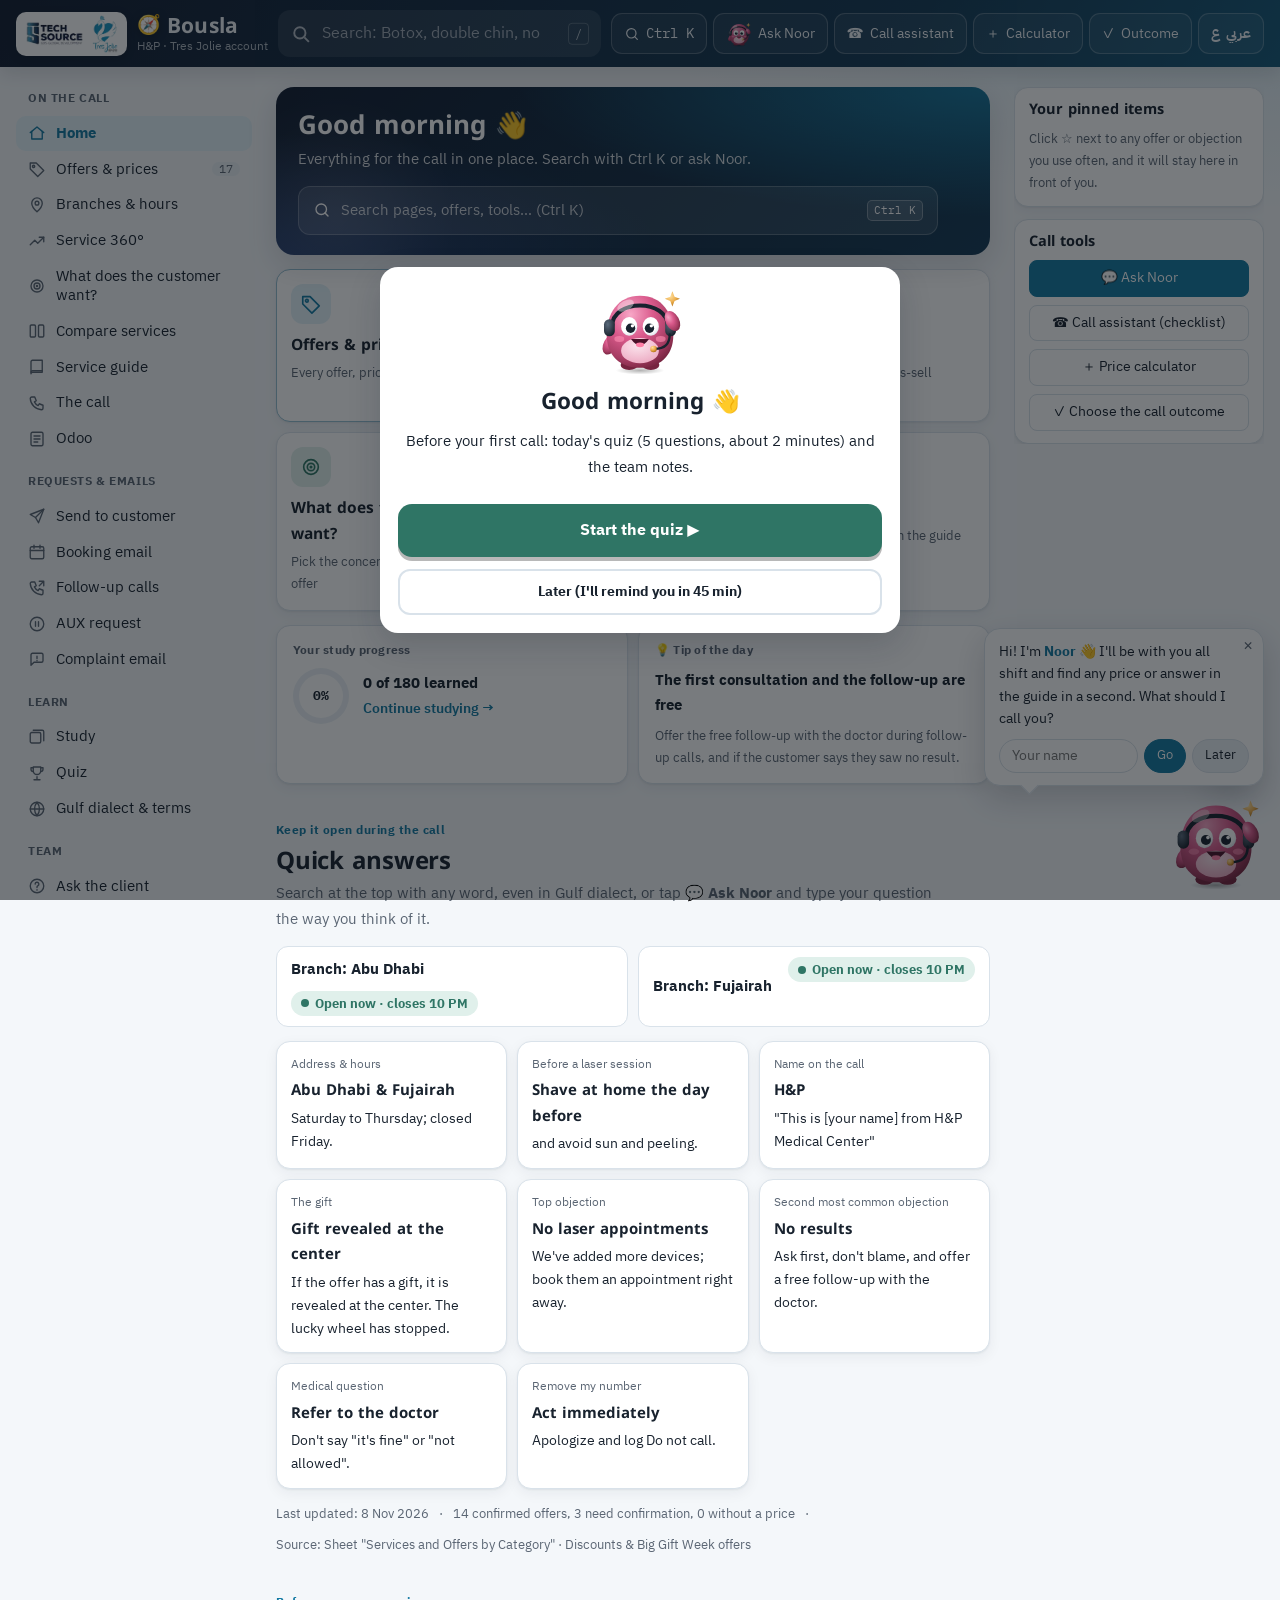
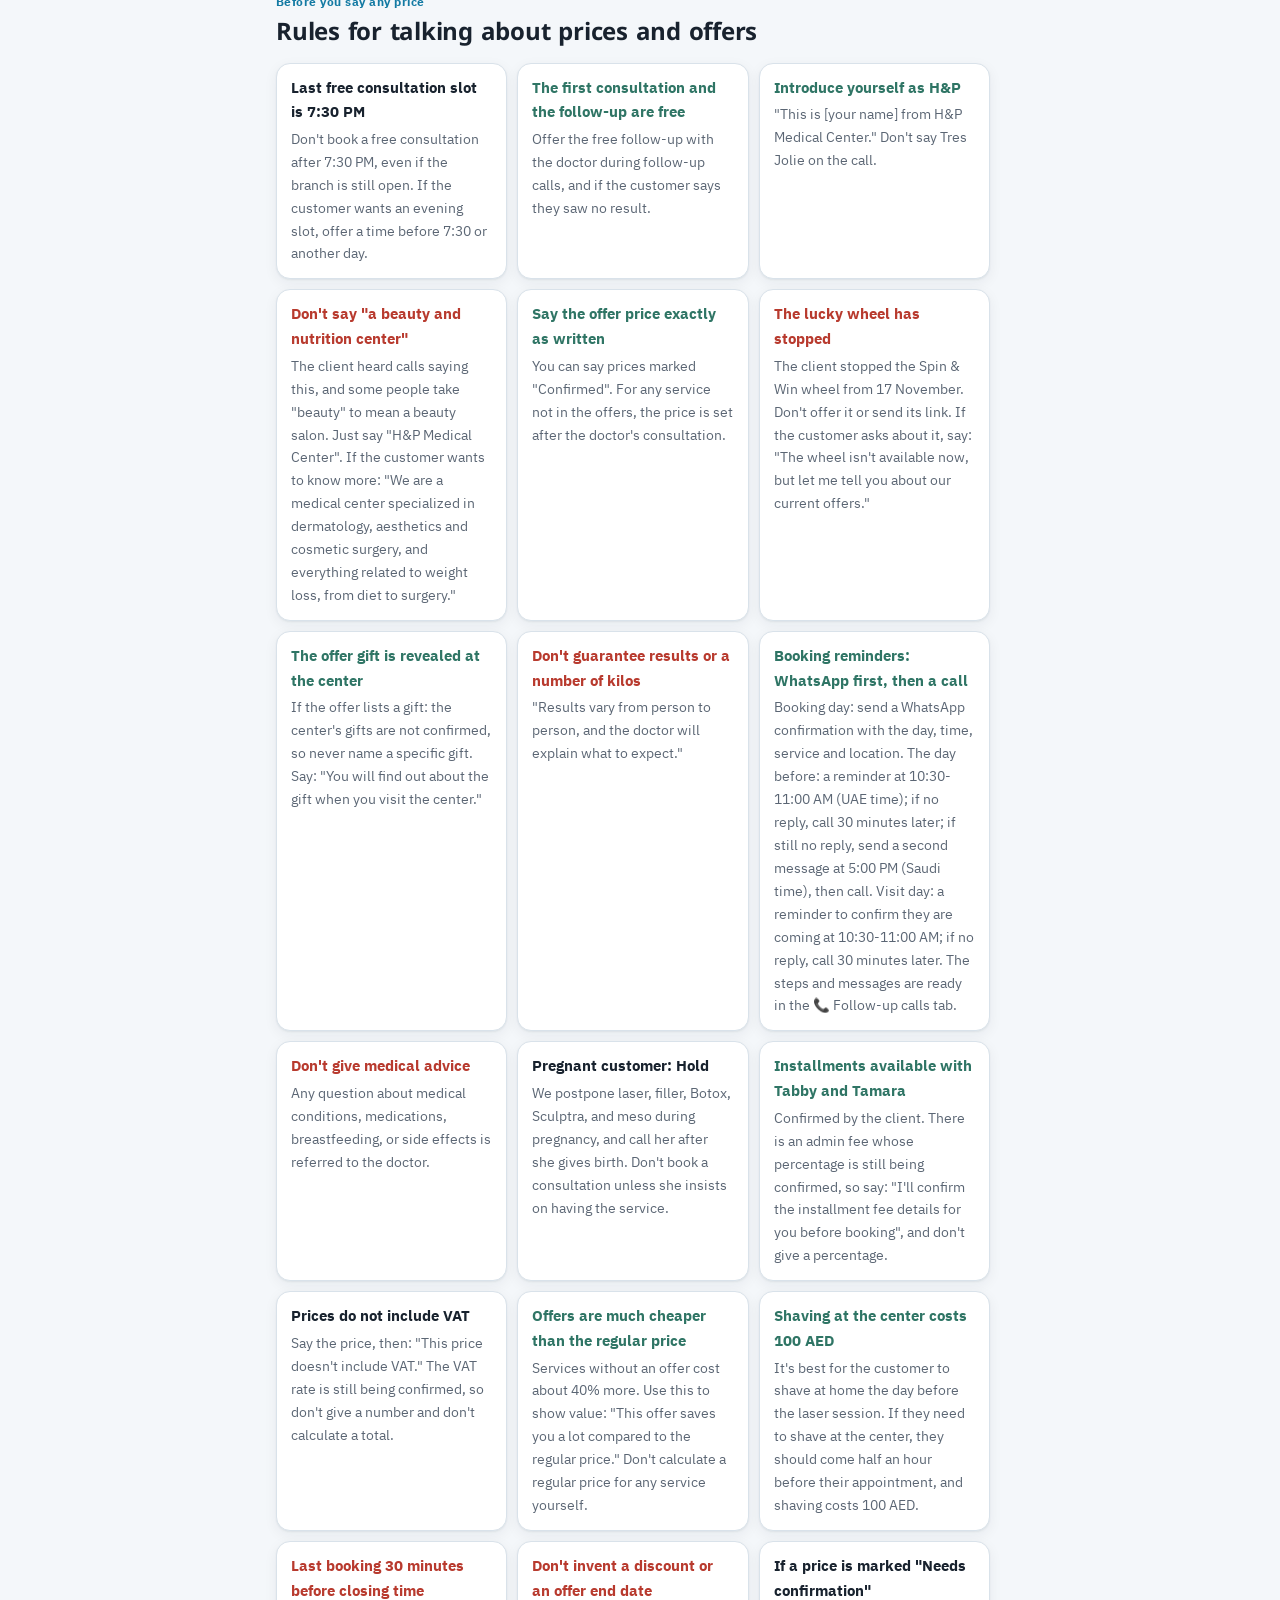
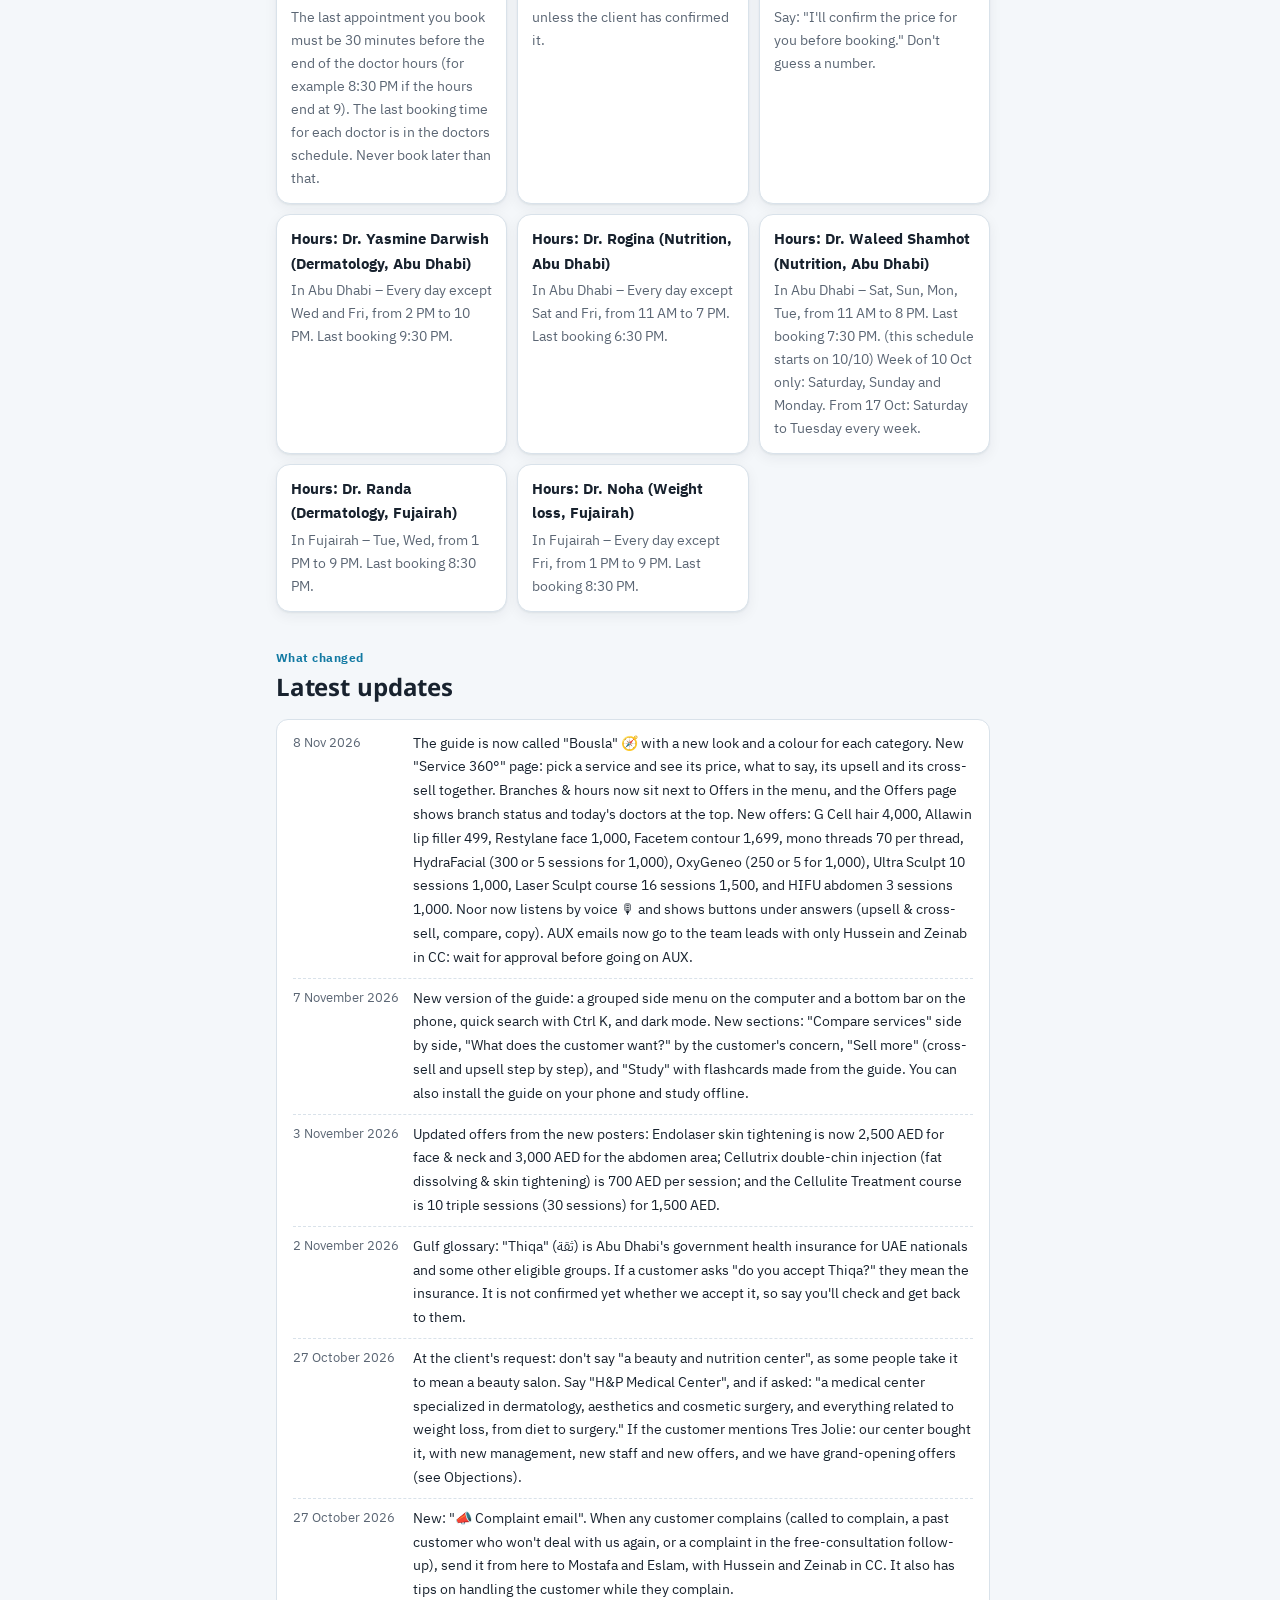
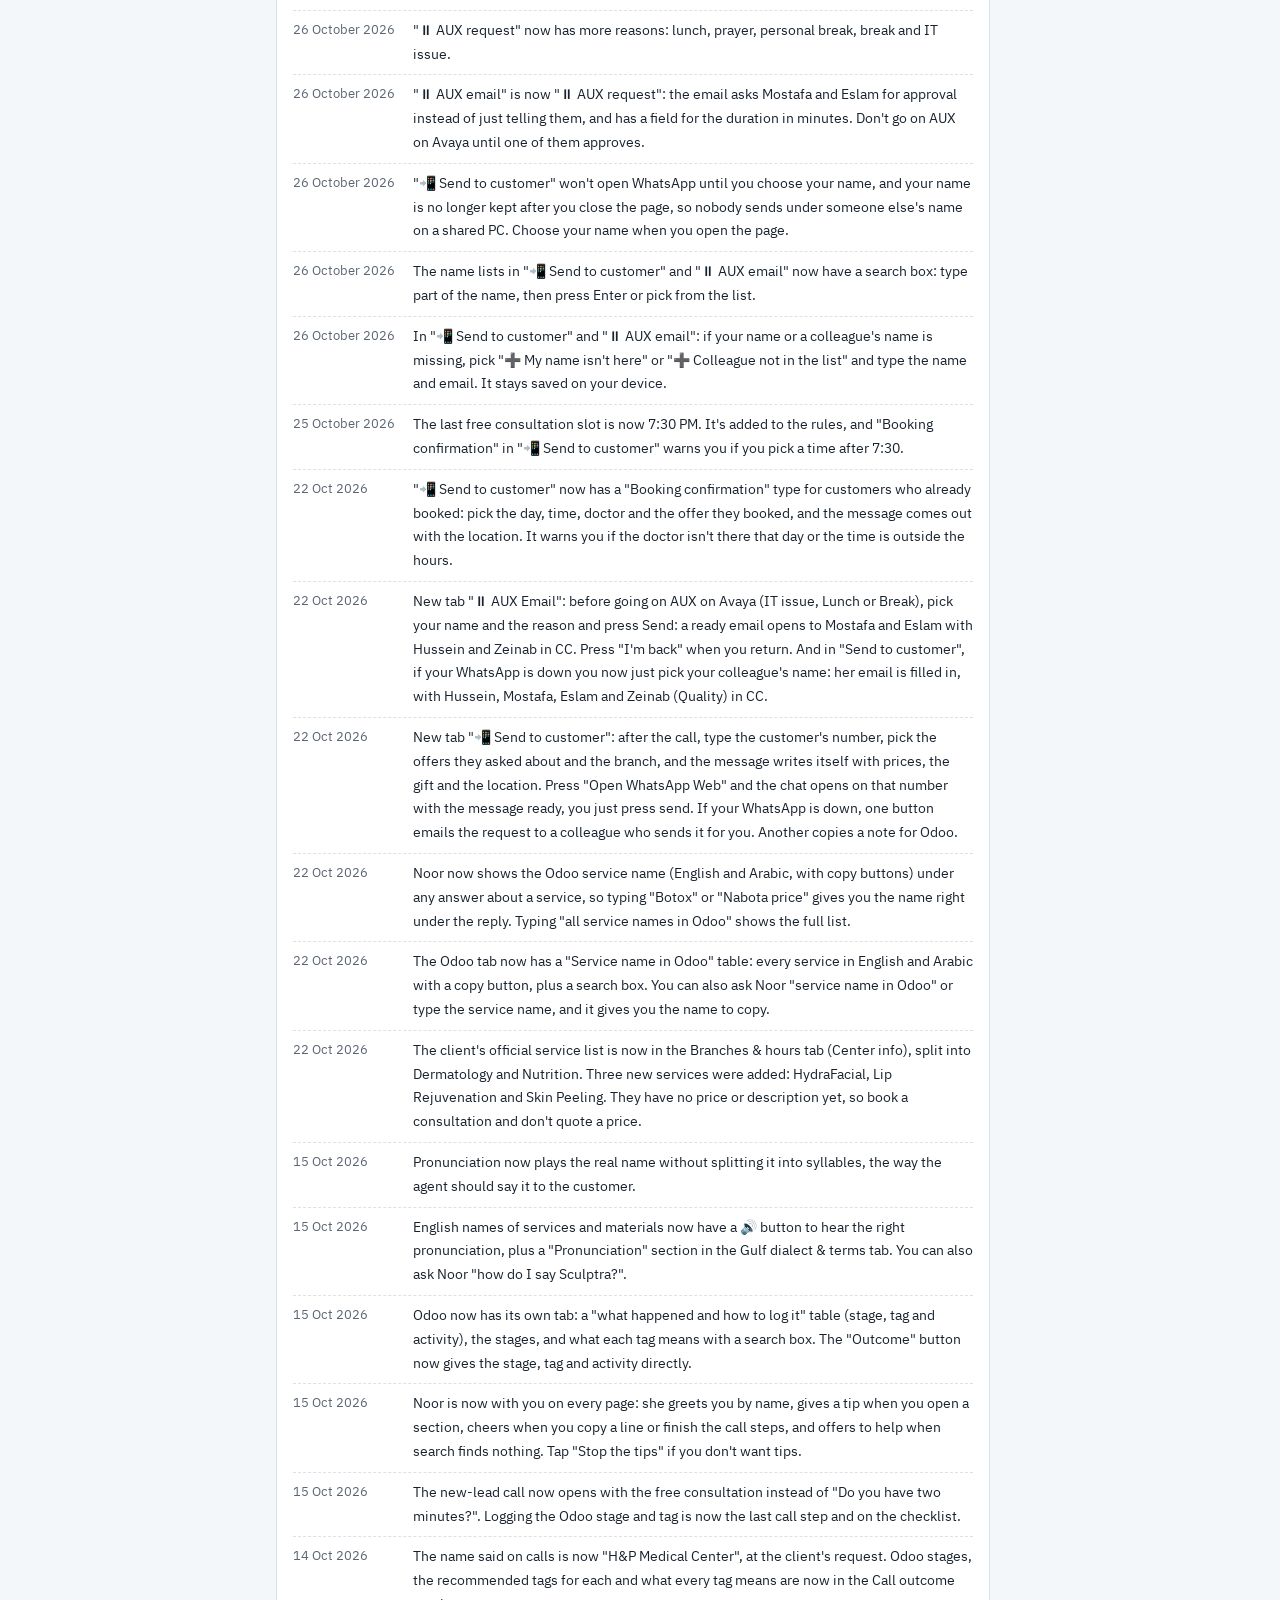
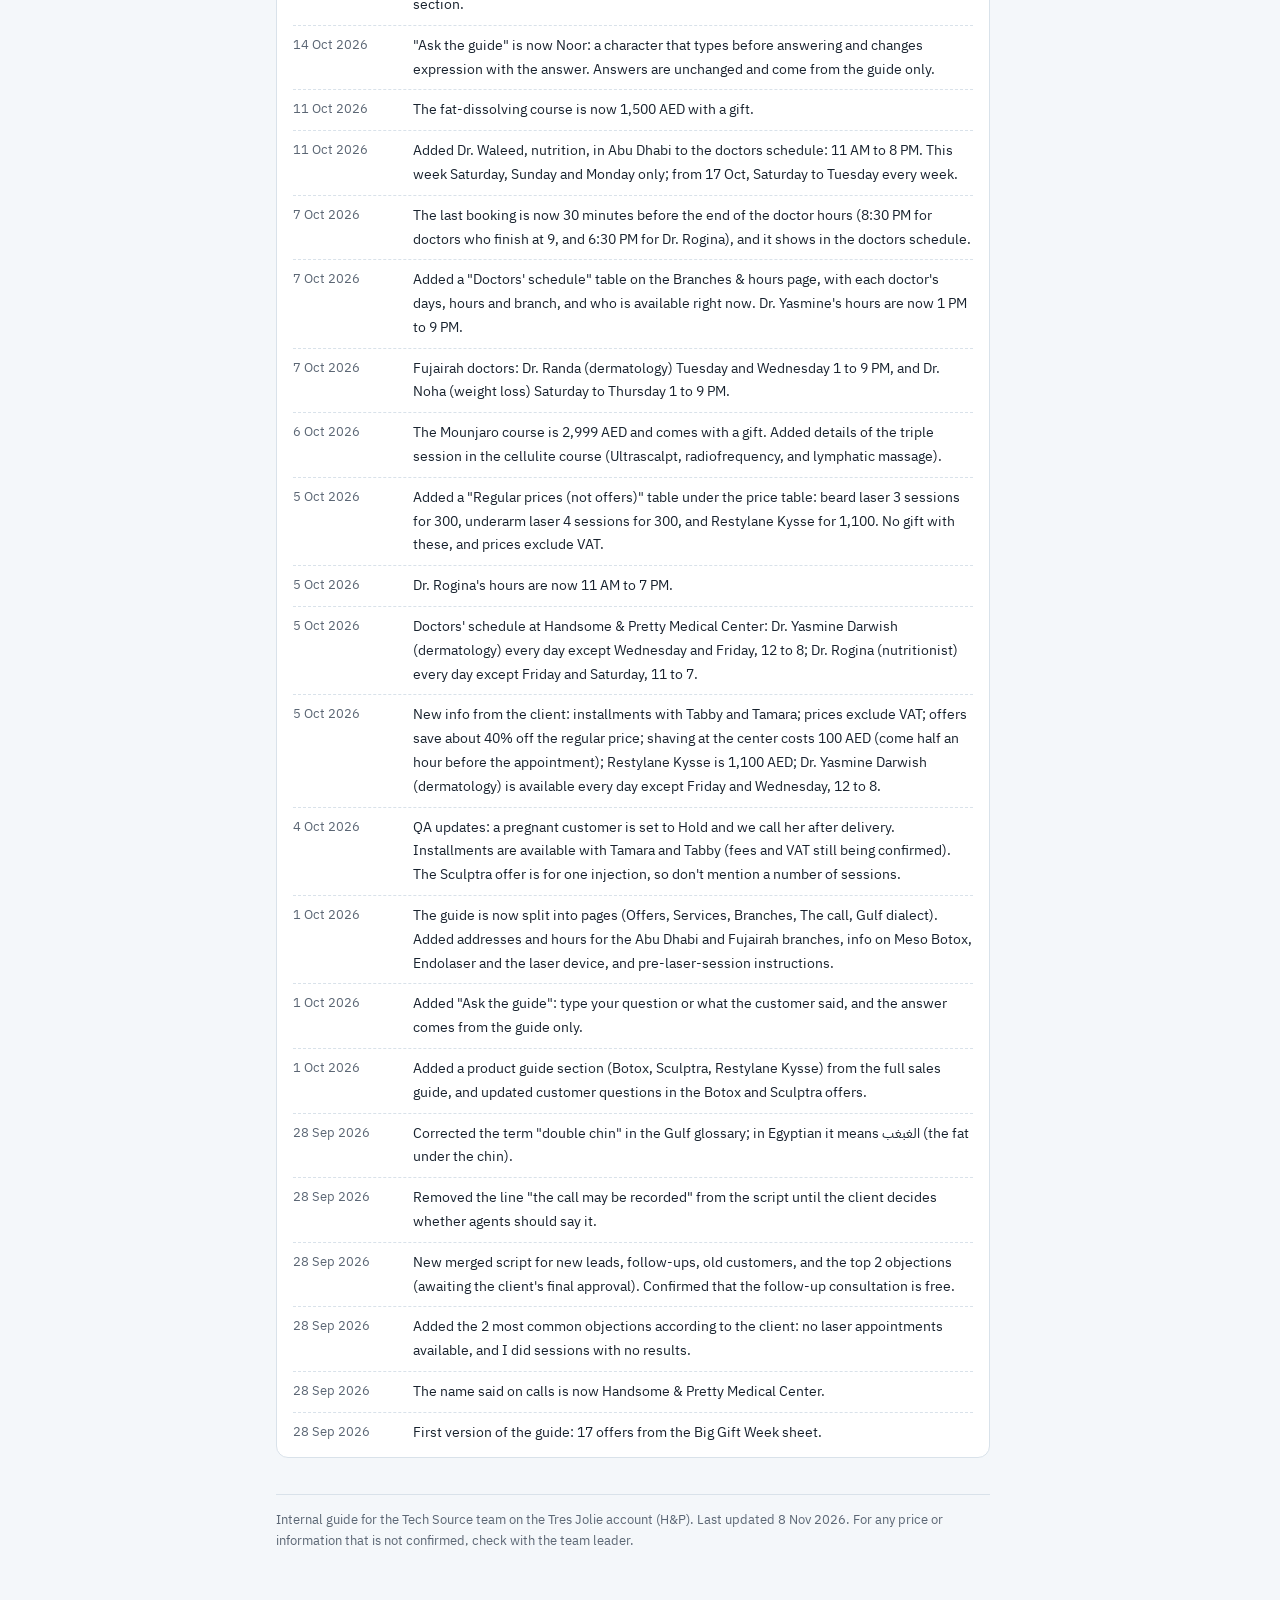
==== commit 63bc218e: "Follow-up tab follows the client's booking reminder process (17 Nov) Day before: WhatsApp reminder 1" ====
--- a/en.html
+++ b/en.html
@@ -616,6 +616,7 @@
  ['no','The lucky wheel has stopped','The client stopped the Spin & Win wheel from 17 November. Don\'t offer it or send its link. If the customer asks about it, say: "The wheel isn\'t available now, but let me tell you about our current offers."'],
  ['yes','The offer gift is revealed at the center','If the offer lists a gift: the center\'s gifts are not confirmed, so never name a specific gift. Say: "You will find out about the gift when you visit the center."'],
  ['no','Don\'t guarantee results or a number of kilos','"Results vary from person to person, and the doctor will explain what to expect."'],
+ ['yes','Booking reminders: WhatsApp first, then a call','Booking day: send a WhatsApp confirmation with the day, time, service and location. The day before: a reminder at 10:30-11:00 AM (UAE time); if no reply, call 30 minutes later; if still no reply, send a second message at 5:00 PM (Saudi time), then call. Visit day: a reminder to confirm they are coming at 10:30-11:00 AM; if no reply, call 30 minutes later. The steps and messages are ready in the 📞 Follow-up calls tab.'],
  ['no','Don\'t give medical advice','Any question about medical conditions, medications, breastfeeding, or side effects is referred to the doctor.'],
  ['warn','Pregnant customer: Hold','We postpone laser, filler, Botox, Sculptra, and meso during pregnancy, and call her after she gives birth. Don\'t book a consultation unless she insists on having the service.'],
  ['yes','Installments available with Tabby and Tamara','Confirmed by the client. There is an admin fee whose percentage is still being confirmed, so say: "I\'ll confirm the installment fee details for you before booking", and don\'t give a percentage.'],
@@ -1279,7 +1280,7 @@
   if(l&&l[2]===o.price) return l[ar?0:1];
   return ar?(o.ar+': '+o.price+' درهم'):((o.en||o.ar)+': '+String(o.price).replace('من','from')+' AED'); }
 let WA=Object.assign({desc:true,kind:'offers',phone:'',name:'',gender:'f',lang:'ar',offers:[],branch:'ad',agent:'',mate:'',msg:'',edited:false,date:'',time:'',doc:'',extra:''},(()=>{try{return JSON.parse(localStorage.getItem('tj-wa')||'{}')}catch(e){return {}}})(),{agent:(()=>{try{return sessionStorage.getItem('tj-wa-agent')||''}catch(e){return ''}})()});
-WA.phone='';WA.name='';WA.offers=[];WA.msg='';WA.edited=false;WA.kind='offers';WA.date='';WA.time='';WA.doc='';WA.extra=''; // a fresh customer every time the page opens
+WA.phone='';WA.name='';WA.offers=[];WA.msg='';WA.edited=false;WA.kind='offers';WA.date='';WA.time='';WA.doc='';WA.extra='';WA.svc=''; // a fresh customer every time the page opens
 const waSave=()=>{try{localStorage.setItem('tj-wa',JSON.stringify({gender:WA.gender,lang:WA.lang,branch:WA.branch,mate:WA.mate,desc:WA.desc})); sessionStorage.setItem('tj-wa-agent',WA.agent)}catch(e){}};
 // UAE numbers to 9715XXXXXXXX; anything else keeps its digits (international numbers must include the country code).
 function waNum(p){ let d=String(p||'').replace(/[^\d+]/g,''); if(d.startsWith('+')) d=d.slice(1); if(d.startsWith('00')) d=d.slice(2);
@@ -1310,7 +1311,7 @@
   if(ar){
     L.push('أهلاً بحضرتك'+(nm?' يا '+nm:'')+' 🌸'); L.push((f?'معاكي ':'معاك ')+(ag?ag+' من ':'')+'مركز H&P الطبي.');
     L.push(''); L.push('بنأكد حجز حضرتك ✅');
-    if(day) L.push('🗓 اليوم: '+day); if(tm) L.push('⏰ الساعة: '+tm); if(doc) L.push('👩‍⚕️ مع: '+doc);
+    if(day) L.push('🗓 اليوم: '+day); if(tm) L.push('⏰ الساعة: '+tm); if(String(WA.svc||'').trim()) L.push('💉 الخدمة: '+String(WA.svc).trim()); if(doc) L.push('👩‍⚕️ مع: '+doc);
     if(off.length){ L.push(''); L.push(off.length>1?'العروض اللي '+(f?'حجزتيها':'حجزتها')+':':'العرض اللي '+(f?'حجزتيه':'حجزته')+':'); L.push(...off); const gl=waGiftLines(ar,f); if(gl.length){ L.push(''); L.push(...gl); L.push(''); } L.push('الأسعار غير شاملة ضريبة القيمة المضافة.'); }
     if(br){ L.push(''); L.push('📍 '+br.ar.split('\n').filter(l=>!l.startsWith('المواعيد')).join('\n')); L.push('اللوكيشن: '+br.map); }
     if(x){ L.push(''); L.push('📝 '+x); }
@@ -1318,7 +1319,7 @@
   } else {
     L.push('Hello'+(nm?' '+nm:'')+' 🌸'); L.push('This is '+(ag||'your advisor')+' from H&P Medical Center.');
     L.push(''); L.push('We are confirming your booking ✅');
-    if(day) L.push('🗓 Day: '+day); if(tm) L.push('⏰ Time: '+tm); if(doc) L.push('👩‍⚕️ With: '+doc);
+    if(day) L.push('🗓 Day: '+day); if(tm) L.push('⏰ Time: '+tm); if(String(WA.svc||'').trim()) L.push('💉 Service: '+String(WA.svc).trim()); if(doc) L.push('👩‍⚕️ With: '+doc);
     if(off.length){ L.push(''); L.push(off.length>1?'The offers you booked:':'The offer you booked:'); L.push(...off); const gl=waGiftLines(ar,f); if(gl.length){ L.push(''); L.push(...gl); L.push(''); } L.push('Prices exclude VAT.'); }
     if(br){ L.push(''); L.push('📍 '+br.en.split('\n').filter(l=>!l.startsWith('Open')).join('\n')); L.push('Location: '+br.map); }
     if(x){ L.push(''); L.push('📝 '+x); }
@@ -1375,6 +1376,7 @@
     ${WA.kind==='book'?`<div class="wa-row wa-row2"><label>${WAU.date}<input id="waDate" type="date" value="${esc(WA.date)}"></label><label>${WAU.time}<input id="waTime" type="time" step="900" value="${esc(WA.time)}"></label></div>
     <label>${WAU.doc}<select id="waDoc" class="wa-sel"><option value="">${WAU.docNone}</option>${DOCTORS.map((d,i)=>[d,i]).filter(([d])=>!WA.branch||d.br===WA.branch).map(([d,i])=>`<option value="${i}" ${String(WA.doc)===String(i)?'selected':''}>${esc(waDoc(i,LANG!=='en'))}</option>`).join('')}</select></label>
     <div class="wa-warn" id="waBookWarn" ${waBookWarn().length?'':'hidden'}>${waBookWarn().map(esc).join('<br>')}</div>
+    <label>${LANG==='en'?'Service (if it isn\'t one of the offers below)':'الخدمة (لو مش من العروض اللي تحت)'}<input id="waSvc" value="${esc(WA.svc||'')}" placeholder="${LANG==='en'?'e.g. Free consultation with the dermatologist':'مثلاً: استشارة مجانية مع دكتورة الجلدية'}"></label>
     <label>${WAU.extra}<input id="waExtra" value="${esc(WA.extra)}" placeholder="${WAU.extraPh}"></label>`:''}
     <div class="wa-lbl">${WA.kind==='book'?WAU.offersBook:WAU.offers}</div>
     ${cats.map(c=>`<div class="wa-cat"><span>${esc(CATS[c]||c)}</span><div class="wa-chips">${ok.filter(o=>o.cat===c).map(o=>`<button data-a="wao" data-v="${o.id}" class="${WA.offers.includes(o.id)?'on':''}" title="${o.st!=='ok'?esc(WAU.noPrice):''}">${esc(LANG==='en'?o.en||o.ar:o.ar)}${o.st!=='ok'?' *':''}</button>`).join('')}</div></div>`).join('')}
@@ -1399,6 +1401,7 @@
   if(!WA.phone.trim()){ toast(WAU.needPhone); const i=$('waPhone'); if(i) i.focus(); return null; }
   if(WA.kind!=='book'&&!WA.offers.length&&!WA.branch){ toast(WAU.needAny); return null; }
   if(WA.kind==='book'&&(!WA.date||!WA.time)){ toast(WAU.needWhen); const i=$(!WA.date?'waDate':'waTime'); if(i) i.focus(); return null; }
+  if(WA.kind==='book'&&!WA.offers.length&&!String(WA.svc||'').trim()){ toast(LANG==='en'?'Add the service: pick the offer, or type the service.':'ضيف الخدمة: اختار العرض، أو اكتب الخدمة.'); const i=$('waSvc'); if(i) i.focus(); return null; }
   return n;
 }
 const waMsgNow=()=>{ const t=$('waMsg'); return t?t.value:(WA.edited?WA.msg:waText()); };
@@ -1412,7 +1415,7 @@
 }
 document.addEventListener('input',e=>{
   const id=e.target.id; if(!id||!id.startsWith('wa')) return;
-  if(id==='waDate'||id==='waTime'){ WA[id==='waDate'?'date':'time']=e.target.value; const w=$('waBookWarn'); if(w){ const W=waBookWarn(); w.hidden=!W.length; w.innerHTML=W.map(esc).join('<br>'); } } if(id==='waDoc'){ WA.doc=e.target.value; const w=$('waBookWarn'); if(w){ const W=waBookWarn(); w.hidden=!W.length; w.innerHTML=W.map(esc).join('<br>'); } } if(id==='waExtra') WA.extra=e.target.value;
+  if(id==='waDate'||id==='waTime'){ WA[id==='waDate'?'date':'time']=e.target.value; const w=$('waBookWarn'); if(w){ const W=waBookWarn(); w.hidden=!W.length; w.innerHTML=W.map(esc).join('<br>'); } } if(id==='waDoc'){ WA.doc=e.target.value; const w=$('waBookWarn'); if(w){ const W=waBookWarn(); w.hidden=!W.length; w.innerHTML=W.map(esc).join('<br>'); } } if(id==='waExtra') WA.extra=e.target.value; if(id==='waSvc') WA.svc=e.target.value;
   if(id==='waPhone') WA.phone=e.target.value; if(id==='waName') WA.name=e.target.value; if(id==='waAgent'){ WA.agent=e.target.value; waSave(); }
   if(id==='waMsg'){ WA.msg=e.target.value; if(!WA.edited){ WA.edited=true; renderMain(); const m=$('waMsg'); if(m){ m.focus(); m.setSelectionRange(m.value.length,m.value.length);} } return; }
   waRefresh();
@@ -2198,14 +2201,14 @@
   k:{consult:'🩺 Free consultation',session:'💉 Session / service',follow:'🔁 Follow-up with the doctor'},
   s:{inbound:'📞 Inbound call',outbound:'📲 Our call',wa:'💬 WhatsApp',followup:'🔁 Follow-up call',other:'✏️ Other'},
   g:{none:'No offer gift',center:'Gift at the center'},
-  fuH:'📞 Follow-up calls for this booking',fu:['Confirm','Reminder on the day','After the visit'],fuSkip:'not needed',fuPick:'Choose the appointment day to see the call days.',
+  fuH:'📞 Follow-up calls for this booking',fu:['Day before: WhatsApp reminder, then a call','Visit day: WhatsApp reminder, then a call','After the visit'],fuSkip:'not needed',fuPick:'Choose the appointment day to see the call days.',
   fuSign:'Sign in once with your work email (🏆 Quiz tab) so these calls are saved and you get reminded.',saved:'Booking saved ✓ We\'ll remind you of the follow-up calls',savedDup:'This booking is already saved ✓',notSaved:'The email is ready, but the booking wasn\'t saved for the follow-up calls. Try again.',
   mode:'What happened?',m:{new:'🆕 New booking',move:'🔁 Changed the day',cancel:'❌ Cancelled'},
   mIntro:{move:'The customer changed the day of a booking (e.g. in a follow-up call). Write the customer\'s number and the NEW day and time; the follow-up calls move with it.',cancel:'The customer cancelled a booking. Write the customer\'s number so the follow-up calls stop.'},
   oldDate:'Old day (optional)',oldTime:'Old time',newDate:'New day',newTime:'New time',cDate:'Day of the cancelled booking (optional)',why:'Why? (optional)',whyPh:'e.g. travelling, will call back to book',
   sendM:{new:'Send booking',move:'Send the new day',cancel:'Send cancellation'},needPhone:'Write the customer\'s number.',
   movedOk:'Day changed ✓ The follow-up calls moved to the new day',cancelOk:'Cancelled ✓ Its follow-up calls stopped',noneOk:'Email ready. This booking wasn\'t saved here before, so there are no calls to stop.',movedNew:'Saved ✓ We\'ll remind you of the calls for the new day',
-  checkH:'Before you send',check:['Read the day, time, branch and service back to the customer.','Check the booking is saved on Odoo with the same details.','Send the WhatsApp confirmation with the location (📲 tab).']}
+  checkH:'Before you send',check:['Read the day, time, branch and service back to the customer.','Check the booking is saved on Odoo with the same details.','Send the WhatsApp confirmation the same day: day, time, service and location (📲 tab).']}
  :{tab:'📅 إيميل حجز',eyebrow:'حجز جديد أو تغيير ميعاد أو إلغاء',title:'إيميل حجز',
   intro:'أي حجز بيتبعتله إيميل في نفس اليوم، علشان التيم ليدرز يتابعوا والعيادة تبقى جاهزة. املا البيانات ودوس "ابعت الحجز"، هيفتحلك إيميل جاهز رايح لمصطفى وإسلام، وفي الـ CC حسين.',
   me:'اسمك',kind:'الحجز لـ',src:'الحجز جه منين',name:'اسم العميل',phone:'رقم العميل',branch:'الفرع',svc:'العرض أو الخدمة',doc:'الدكتور (لو اتحدد)',date:'يوم الميعاد',time:'الساعة',
@@ -2215,14 +2218,14 @@
   k:{consult:'🩺 استشارة مجانية',session:'💉 جلسة / خدمة',follow:'🔁 متابعة مع الدكتور'},
   s:{inbound:'📞 العميل اتصل',outbound:'📲 إحنا اتصلنا',wa:'💬 واتساب',followup:'🔁 مكالمة فولو أب',other:'✏️ حاجة تانية'},
   g:{none:'مفيش هدية عرض',center:'هدية في المركز'},
-  fuH:'📞 مكالمات المتابعة للحجز ده',fu:['تأكيد الميعاد','تذكير يوم الميعاد','بعد الزيارة'],fuSkip:'مش محتاجة',fuPick:'اختار يوم الميعاد علشان تظهر أيام المكالمات.',
+  fuH:'📞 مكالمات المتابعة للحجز ده',fu:['قبلها بيوم: تذكير واتساب وبعدين مكالمة','يوم الميعاد: تذكير واتساب وبعدين مكالمة','بعد الزيارة'],fuSkip:'مش محتاجة',fuPick:'اختار يوم الميعاد علشان تظهر أيام المكالمات.',
   fuSign:'ادخل مرة واحدة بإيميل الشغل (من تبويب 🏆 الكويز) علشان المكالمات دي تتسجل ونفكرك بيها.',saved:'الحجز اتسجل ✓ هنفكرك بمكالمات المتابعة',savedDup:'الحجز ده متسجل قبل كده ✓',notSaved:'الإيميل جاهز، بس الحجز متسجلش لمكالمات المتابعة. جرّب تاني.',
   mode:'إيه اللي حصل؟',m:{new:'🆕 حجز جديد',move:'🔁 غيّر ميعاده',cancel:'❌ لغى الحجز'},
   mIntro:{move:'العميل غيّر ميعاد حجز موجود (مثلاً في مكالمة فولو أب). اكتب رقم العميل والميعاد الجديد، ومكالمات المتابعة هتتنقل معاه.',cancel:'العميل لغى حجزه. اكتب رقم العميل علشان مكالمات المتابعة بتاعته تقف.'},
   oldDate:'الميعاد القديم (اختياري)',oldTime:'الساعة القديمة',newDate:'اليوم الجديد',newTime:'الساعة الجديدة',cDate:'ميعاد الحجز اللي اتلغى (اختياري)',why:'السبب (اختياري)',whyPh:'مثلاً: مسافرة، هتكلمنا تحجز تاني',
   sendM:{new:'ابعت الحجز',move:'ابعت الميعاد الجديد',cancel:'ابعت الإلغاء'},needPhone:'اكتب رقم العميل.',
   movedOk:'الميعاد اتغير ✓ ومكالمات المتابعة اتنقلت لليوم الجديد',cancelOk:'الحجز اتلغى ✓ ومكالمات المتابعة بتاعته وقفت',noneOk:'الإيميل جاهز. الحجز ده مكانش متسجل هنا قبل كده، فمفيش مكالمات توقف.',movedNew:'اتسجل ✓ هنفكرك بمكالمات الميعاد الجديد',
-  checkH:'قبل ما تبعت',check:['اقرا للعميل اليوم والساعة والفرع والخدمة.','اتأكد إن الحجز متسجل على أودوو بنفس البيانات.','ابعت تأكيد الواتساب باللوكيشن (من تبويب 📲).']};
+  checkH:'قبل ما تبعت',check:['اقرا للعميل اليوم والساعة والفرع والخدمة.','اتأكد إن الحجز متسجل على أودوو بنفس البيانات.','ابعت تأكيد الواتساب في نفس اليوم: اليوم والساعة والخدمة واللوكيشن (من تبويب 📲).']};
 const K_EN={consult:'Free consultation',session:'Session / service',follow:'Follow-up with the doctor'};
 const S_EN={inbound:'Inbound call',outbound:'Our call',wa:'WhatsApp',followup:'Follow-up call',other:'Other'};
 const G_EN={none:'None',center:'Gift at the center (picked there)',laser:'Full-body laser session',hydra:'HydraFacial',oxy:'OxyGeneo',ten:'10% off',wheel:'Spin & Win wheel (instead of the gift)'};
@@ -2955,31 +2958,31 @@
 //@@FOLLOW@@
 
 // ---------- booking follow-up calls: confirm the day before, remind on the day, ask after the visit ----------
-const F=EN?{tab:'📞 Follow-up calls',eyebrow:'Every booking gets 3 calls',title:'Follow-up calls',
-  intro:'Every booking sent from the 📅 Booking email tab shows up here with its 3 calls: confirm the day before, remind on the day, and check in after the visit. After each call, press what happened so the reminder stops.',
+const F=EN?{tab:'📞 Follow-up calls',eyebrow:'The client\'s reminder process (17 Nov)',title:'Follow-up calls',
+  intro:'Every booking sent from the 📅 Booking email tab shows up here. The day before and on the visit day, start with a WhatsApp reminder at 10:30-11:00 AM UAE time, and call only if the customer doesn\'t reply. The day before, if there is still no reply, send a second WhatsApp at 5:00 PM Saudi time, then call. After each step, press what happened so the next step shows.',
   signFirst:'Sign in with your work email first (once on this device), so we know which calls are yours.',signGo:'Sign in',
   todayT:'To call today',soonT:'Coming up',noneToday:'No calls for today 👌',noneSoon:'Nothing coming up.',mineT:'My calls',allT:'Whole team',
-  c:['','Confirm the appointment','Reminder on the day','After the visit'],cs:['','the day before','on the day','did they go? how was it?'],
+  c:['','Day-before reminder','Visit-day reminder','After the visit'],cs:['','WhatsApp first, then a call','WhatsApp first, then a call','did they go? how was it?'],
   late:'late',tries:n=>'no answer ×'+n,appt:'Appointment',phone:'Number',copyN:'Copy number',copied:'Number copied',
   hint:['',
    'Hello, this is [your name] from H&P Medical Center. I\'m calling to confirm your appointment tomorrow at [time] at our [branch] branch. Does that still work for you?',
    'Good morning, a quick reminder of your appointment today at [time] at our [branch] branch. Shall I send you the location on WhatsApp?',
    'Hello, we wanted to check on you after your visit. How was your experience with us?'],
-  r:{confirmed:'✅ Confirmed',noanswer:'📵 No answer',rescheduled:'🔁 New date',cancelled:'❌ Cancelled',went:'✅ Went',noshow:'🚫 Didn\'t go'},
+  r:{confirmed:'✅ Confirmed',noanswer:'📵 No answer',noreply:'📵 No answer',sent:'✓ Sent, no reply yet',replied:'✅ Replied and confirmed',waOpen:'📲 Open WhatsApp with the reminder',rescheduled:'🔁 New date',cancelled:'❌ Cancelled',went:'✅ Went',noshow:'🚫 Didn\'t go'},
   note:'Note (optional)',notePh:'e.g. asked for a female doctor, will come 15 minutes late',fbPh:'What did they say about the visit?',rate:'How happy?',newDate:'New day',newTime:'Time',
   save:'Save',cancel:'Back',saved:'Saved ✓',agent:'With',off:'off today',offDay:'off that day',give:'Give to…',given:'Given ✓',offline:'The list will show once the scorecard script is updated.',
   bar:n=>'📞 You have '+n+' follow-up call'+(n>1?'s':'')+' today',barGo:'Open',errs:{not_yours:'This call isn\'t yours.',bad_date:'Choose a day from today on.',forbidden:'Team leads only.'}}
- :{tab:'📞 مكالمات المتابعة',eyebrow:'كل حجز ليه 3 مكالمات',title:'مكالمات المتابعة',
-  intro:'أي حجز بيتبعت من تبويب 📅 إيميل حجز بيظهر هنا بمكالماته التلاتة: تأكيد قبلها بيوم، وتذكير يوم الميعاد، ومكالمة بعد الزيارة نطمن فيها. بعد كل مكالمة دوس على اللي حصل علشان التذكير يقف.',
+ :{tab:'📞 مكالمات المتابعة',eyebrow:'بروسيس التذكير من الكلاينت (17 نوفمبر)',title:'مكالمات المتابعة',
+  intro:'أي حجز بيتبعت من تبويب 📅 إيميل حجز بيظهر هنا. قبل الميعاد بيوم ويوم الميعاد: ابدأ برسالة تذكير على الواتساب من 10:30 لـ 11 الصبح بتوقيت الإمارات، ومتتصلش غير لو العميل مردش. وقبلها بيوم، لو لسه مردش، ابعت رسالة تانية الساعة 5 مساءً بتوقيت السعودية وبعدين كلّمه. بعد كل خطوة دوس على اللي حصل علشان الخطوة اللي بعدها تظهر.',
   signFirst:'ادخل بإيميل الشغل الأول (مرة واحدة على الجهاز ده)، علشان نعرف أنهي مكالمات بتاعتك.',signGo:'دخول',
   todayT:'مكالمات النهارده',soonT:'الجاية',noneToday:'مفيش مكالمات النهارده 👌',noneSoon:'مفيش حاجة جاية.',mineT:'مكالماتي',allT:'كل التيم',
-  c:['','تأكيد الميعاد','تذكير يوم الميعاد','بعد الزيارة'],cs:['','قبلها بيوم','يوم الميعاد','راح؟ ورأيه إيه؟'],
+  c:['','تذكير قبلها بيوم','تذكير يوم الميعاد','بعد الزيارة'],cs:['','واتساب الأول وبعدين مكالمة','واتساب الأول وبعدين مكالمة','راح؟ ورأيه إيه؟'],
   late:'متأخرة',tries:n=>'مردش ×'+n,appt:'الميعاد',phone:'الرقم',copyN:'انسخ الرقم',copied:'الرقم اتنسخ',
   hint:['',
    'أهلاً يا فندم، معاك [اسمك] من مركز H&P الطبي. بكلم حضرتك علشان أأكد ميعادك بكرة الساعة [الساعة] في فرع [الفرع]. الميعاد لسه مناسب لحضرتك؟',
    'صباح الخير يا فندم، بفكّر حضرتك بميعادك النهارده الساعة [الساعة] في فرع [الفرع]. تحب أبعتلك اللوكيشن على الواتساب؟',
    'أهلاً يا فندم، حبينا نطمن على حضرتك بعد الزيارة. التجربة كانت عاملة إزاي معانا؟'],
-  r:{confirmed:'✅ أكّد',noanswer:'📵 مردش',rescheduled:'🔁 ميعاد جديد',cancelled:'❌ لغى',went:'✅ راح',noshow:'🚫 مراحش'},
+  r:{confirmed:'✅ أكّد',noanswer:'📵 مردش',noreply:'📵 مردش',sent:'✓ بعتها ومردش لسه',replied:'✅ رد وأكّد',waOpen:'📲 افتح الواتساب بالرسالة',rescheduled:'🔁 ميعاد جديد',cancelled:'❌ لغى',went:'✅ راح',noshow:'🚫 مراحش'},
   note:'ملاحظة (اختياري)',notePh:'مثلاً: طالبة دكتورة ست، هتتأخر ربع ساعة',fbPh:'قال إيه عن الزيارة؟',rate:'مبسوط قد إيه؟',newDate:'اليوم الجديد',newTime:'الساعة',
   save:'سجّل',cancel:'رجوع',saved:'اتسجل ✓',agent:'مع',off:'أجازة النهارده',offDay:'أجازة يومها',give:'اديها لـ…',given:'اتحولت ✓',offline:'القايمة هتظهر أول ما سكريبت السكور كارد يتحدث.',
   bar:n=>'📞 عندك '+n+' مكالمة متابعة النهارده',barGo:'افتح',errs:{not_yours:'المكالمة دي مش بتاعتك.',bad_date:'اختار يوم من النهارده ورايح.',forbidden:'للتيم ليدرز بس.'}};
@@ -2994,7 +2997,9 @@
 .fstars button{font-size:24px;background:none;border:0;cursor:pointer;opacity:.35;padding:0 2px}.fstars button.on{opacity:1}
 .fbar{position:fixed;inset-inline:12px;bottom:12px;z-index:60;display:flex;gap:8px;align-items:center;justify-content:space-between;background:#1d2731;color:#fff;border-radius:14px;padding:10px 12px;box-shadow:0 8px 24px rgba(0,0,0,.25);font-weight:700;max-width:560px;margin-inline:auto}
 .fbar button{font:inherit;font-weight:800;border:0;border-radius:10px;padding:8px 14px;cursor:pointer}.fbar .go{background:#FFB15C;color:#1d2731}.fbar .x{background:transparent;color:#fff;font-size:18px;padding:4px 8px}
-.ftel{direction:ltr;unicode-bidi:embed;font-weight:800;color:var(--ink)}`;
+.ftel{direction:ltr;unicode-bidi:embed;font-weight:800;color:var(--ink)}
+.fsteps{margin:0;padding-inline-start:20px;display:grid;gap:4px;font-size:14px}.fsteps li{color:var(--muted)}.fsteps li span{font-size:12.5px}
+.fsteps li.done{text-decoration:line-through;opacity:.6}.fsteps li.now{color:var(--ink)}.fsteps li.now b{color:var(--sage)}a.fwa{text-decoration:none;display:inline-block}`;
 document.head.insertAdjacentHTML('beforeend','<style>'+fcss+'</style>');
 let CALLS=null, CALLS_ERR=false, FU={open:'',res:'',note:'',rate:0,date:'',time:'',all:false,bar:true};
 const fuKey=x=>x.id+'-'+x.call;
@@ -3012,12 +3017,12 @@
 function fuItem(x){ const k=fuKey(x), open=FU.open===k, res3=x.call===3?['went','noshow','noanswer']:['confirmed','noanswer','rescheduled','cancelled'];
   const hint=F.hint[x.call].replace(/\[(الساعة|time)\]/g,t12(x.time)||'…').replace(/\[(الفرع|branch)\]/g,x.branch||'…');
   const lead=CALLS&&CALLS.lead;
-  return `<div class="fitem ${x.state==='late'?'late':''}" id="fu-${k}"><div class="h"><span class="fpill c${x.call}">${x.call}. ${F.c[x.call]}</span><span>${F.cs[x.call]}</span>${x.state==='late'?`<span class="fpill late">${F.late}</span>`:''}${x.state==='soon'?`<span>· ${esc(dayLbl(x.due))}</span>`:''}${x.tries?`<span>· ${esc(F.tries(x.tries))}</span>`:''}${lead?`<span>· ${F.agent} <b>${esc(x.to)}</b></span>${x.off?`<span class="fpill off">${x.state==='soon'?F.offDay:F.off}</span>`:''}`:''}</div>
+  return `<div class="fitem ${x.state==='late'?'late':''}" id="fu-${k}"><div class="h"><span class="fpill c${x.call}">${x.call}. ${F.c[x.call]}</span><span>${F.cs[x.call]}</span>${x.state==='late'?`<span class="fpill late">${F.late}</span>`:''}${x.state==='soon'?`<span>· ${esc(dayLbl(x.due))}</span>`:''}${x.tries&&x.call===3?`<span>· ${esc(F.tries(x.tries))}</span>`:''}${lead?`<span>· ${F.agent} <b>${esc(x.to)}</b></span>${x.off?`<span class="fpill off">${x.state==='soon'?F.offDay:F.off}</span>`:''}`:''}</div>
    <div class="t">${esc(x.cust)}</div>
    <div class="meta"><span><b>${F.appt}</b>${esc(dayLbl(x.date))} ${esc(t12(x.time))}</span>${x.branch?`<span><b>${EN?'Branch':'الفرع'}</b>${esc(x.branch)}</span>`:''}${x.svc?`<span><b>${EN?'Service':'الخدمة'}</b>${esc(x.svc)}</span>`:''}${x.doc?`<span><b>${EN?'Doctor':'الدكتور'}</b>${esc(x.doc)}</span>`:''}
     ${x.phone?`<span><b>${F.phone}</b><a class="ftel" href="tel:${esc(x.phone.replace(/[^\d+]/g,''))}">${esc(x.phone)}</a> <button class="qghost" style="padding:3px 8px;font-size:12px" data-a="fucopy" data-v="${esc(x.phone)}">${F.copyN}</button></span>`:''}${x.odoo?`<span><b>Odoo</b>${esc(x.odoo)}</span>`:''}</div>
    ${x.notes?`<div class="muted" style="white-space:pre-line;font-size:13px">📝 ${esc(x.notes)}</div>`:''}
-   ${x.state!=='soon'||lead?`<div class="fhint">💬 ${esc(hint)}</div><div class="fbtns">${res3.map(r=>`<button data-a="fures" data-k="${k}" data-v="${r}" class="${open&&FU.res===r?'on':''}">${F.r[r]}</button>`).join('')}</div>`:''}
+   ${x.state!=='soon'||lead?fuSteps(x,k,open,hint,res3):''}
    ${open?`<div class="fform">${FU.res==='rescheduled'?`<div style="display:grid;grid-template-columns:1fr 1fr;gap:8px"><label class="lbl">${F.newDate}<input class="qin" type="date" id="fuDate" value="${esc(FU.date)}"></label><label class="lbl">${F.newTime}<input class="qin" type="time" id="fuTime" value="${esc(FU.time)}"></label></div>`:''}
      ${FU.res==='went'?`<div class="lbl">${F.rate}</div><div class="fstars">${[1,2,3,4,5].map(n=>`<button data-a="furate" data-v="${n}" class="${FU.rate>=n?'on':''}">⭐</button>`).join('')}</div>`:''}
      <label class="lbl" for="fuNote">${F.note}</label><input class="qin" id="fuNote" placeholder="${esc(FU.res==='went'||FU.res==='noshow'?F.fbPh:F.notePh)}" value="${esc(FU.note)}">
@@ -3025,6 +3030,41 @@
      <div class="row"><button class="qbtn" data-a="fusave" data-k="${k}" ${FU.busy?'disabled':''}>${F.save}</button><button class="qghost" data-a="fuback">${F.cancel}</button></div></div>`:''}
    ${lead?`<div class="row"><select class="qin" style="max-width:240px;padding:7px 10px;font-size:14px" data-a="fugive" data-id="${x.id}"><option value="">${F.give}</option>${(CALLS.agents||[]).filter(a=>a!==x.to).map(a=>`<option>${esc(a)}</option>`).join('')}</select></div>`:''}
   </div>`; }
+// The client's reminder process (17 Nov 2026). Times are as the client wrote them (UAE, and 5 PM Saudi time), shown in Egypt time too.
+const FU_EG=EN?'Egypt':'مصر', FU_AE=EN?'UAE':'الإمارات', FU_SA=EN?'Saudi':'السعودية';
+function fuClock(ymd,h,m,tz){ try{ const [y,mo,d]=String(ymd||today()).split('-').map(Number); return new Date(Date.UTC(y,mo-1,d,h,m)).toLocaleTimeString(EN?'en-US':'ar-EG-u-nu-latn',{timeZone:tz,hour:'numeric',minute:'2-digit'}); }catch(e){ return ''; } }
+function fuAt(ms){ try{ return new Date(ms).toLocaleTimeString(EN?'en-US':'ar-EG-u-nu-latn',{timeZone:'Africa/Cairo',hour:'numeric',minute:'2-digit'}); }catch(e){ return ''; } }
+function fuPlan(x){ const d=x.due, m1=fuClock(d,6,30,'Africa/Cairo'), m2=fuClock(d,7,0,'Africa/Cairo'), ev=fuClock(d,14,0,'Africa/Cairo'), evA=fuClock(d,14,0,'Asia/Dubai');
+  const morning=EN?'10:30-11:00 AM '+FU_AE+' ('+m1+' - '+m2+' '+FU_EG+')':'من 10:30 لـ 11 الصبح '+FU_AE+' ('+m1+' - '+m2+' '+FU_EG+')';
+  const after=EN?'30 minutes after the message':'بعد الرسالة بنص ساعة';
+  if(x.call===1) return [
+    {t:'wa',n:1,s:EN?'Send the WhatsApp reminder':'ابعت رسالة التذكير على الواتساب',w:morning},
+    {t:'call',s:EN?'No reply? Call':'مردش؟ كلّمه',w:after},
+    {t:'wa',n:2,s:EN?'Still no reply? Send a second WhatsApp':'لسه مردش؟ ابعت رسالة تانية',w:EN?'5:00 PM '+FU_SA+' ('+ev+' '+FU_EG+' · '+evA+' '+FU_AE+')':'5 مساءً '+FU_SA+' ('+ev+' '+FU_EG+' · '+evA+' '+FU_AE+')'},
+    {t:'call',s:EN?'No reply? Call again':'مردش؟ كلّمه تاني',w:EN?'right after the second message':'بعد الرسالة التانية'}];
+  if(x.call===2) return [
+    {t:'wa',n:1,s:EN?'Send the WhatsApp reminder to confirm they are coming':'ابعت رسالة تأكيد الحضور على الواتساب',w:morning+(EN?', before the appointment':'، قبل الميعاد')},
+    {t:'call',s:EN?'No reply? Call to confirm they are coming':'مردش؟ كلّمه وأكّد الحضور',w:after}];
+  return null; }
+function fuWaText(x,n){ const nm=String(x.cust||'').trim(), br=/فجير|fujairah/i.test(x.branch||'')?WA_BR.fuj:(x.branch?WA_BR.ad:null), day=(()=>{ try{ return new Date(x.date+'T12:00:00').toLocaleDateString(EN?'en-GB':'ar-EG-u-nu-latn',{weekday:'long',day:'numeric',month:'long'}); }catch(e){ return x.date; } })(), tm=t12(x.time), svc=String(x.svc||'').trim();
+  const L=[];
+  if(!EN){ L.push('أهلاً بحضرتك'+(nm?' يا '+nm:'')+' 🌸'); L.push('دي رسالة من مركز H&P الطبي.'); L.push('');
+    L.push(n===2?'بنفكّر حضرتك تاني بميعادك يوم '+day+' الساعة '+tm+(svc?' لـ '+svc:'')+'، ومستنيين تأكيد حضرتك علشان نجهزلك كل حاجة.':(x.call===2?'بنفكّر حضرتك بميعادك النهارده الساعة '+tm+(svc?' لـ '+svc:'')+'.':'بنفكّر حضرتك بميعادك يوم '+day+' الساعة '+tm+(svc?' لـ '+svc:'')+'.'));
+    L.push('ياريت تأكيد الحضور بالرد على الرسالة دي 🙏'); if(br){ L.push(''); L.push('📍 '+br.ar.split('\n')[0]); L.push('اللوكيشن: '+br.map); } }
+  else { L.push('Hello'+(nm?' '+nm:'')+' 🌸'); L.push('This is H&P Medical Center.'); L.push('');
+    L.push(n===2?'A second reminder of your appointment on '+day+' at '+tm+(svc?' for '+svc:'')+'. We are waiting for your confirmation so we can get everything ready for you.':(x.call===2?'A reminder of your appointment today at '+tm+(svc?' for '+svc:'')+'.':'A reminder of your appointment on '+day+' at '+tm+(svc?' for '+svc:'')+'.'));
+    L.push('Please confirm you are coming by replying to this message 🙏'); if(br){ L.push(''); L.push('📍 '+br.en.split('\n')[0]); L.push('Location: '+br.map); } }
+  return L.join('\n'); }
+function fuSteps(x,k,open,hint,res3){
+  const btn=(v,lbl)=>`<button data-a="fures" data-k="${k}" data-v="${v}" class="${open&&FU.res===v?'on':''}">${lbl}</button>`;
+  const P=fuPlan(x); if(!P) return `<div class="fhint">💬 ${esc(hint)}</div><div class="fbtns">${res3.map(r=>btn(r,F.r[r])).join('')}</div>`;
+  const i=Math.min(x.tries||0,P.length), st=P[i];
+  const list=`<ol class="fsteps">${P.map((p,j)=>`<li class="${j<i?'done':j===i?'now':''}"><b>${p.t==='wa'?'📲':'📞'} ${esc(p.s)}</b> <span>${esc(p.w)}${j===i&&p.t==='call'&&x.at?' · '+(EN?'about ':'حوالي ')+esc(fuAt(x.at+30*60000))+' '+FU_EG:''}</span></li>`).join('')}</ol>`;
+  const tail=btn('rescheduled',F.r.rescheduled)+btn('cancelled',F.r.cancelled);
+  if(!st) return list+`<div class="fhint">${EN?'All the steps are done and the customer hasn\'t replied. Try once more if there is time, and tell your team leader.':'الخطوات كلها خلصت والعميل مردش. جرّب مرة كمان لو فيه وقت، وبلّغ التيم ليدر.'}</div><div class="fbtns">${btn('confirmed',F.r.confirmed)+btn('noreply',F.r.noreply)+tail}</div>`;
+  if(st.t==='wa'){ const num=waNum(x.phone||''), url='https://wa.me/'+num+'?text='+encodeURIComponent(fuWaText(x,st.n));
+    return list+`<div class="fbtns">${num?`<a class="qbtn fwa" href="${esc(url)}" target="_blank" rel="noopener">${F.r.waOpen}</a>`:''}</div><div class="fbtns">${btn('noreply',F.r.sent)+btn('confirmed',F.r.replied)+tail}</div>`; }
+  return list+`<div class="fhint">💬 ${esc(hint)}</div><div class="fbtns">${btn('confirmed',F.r.confirmed)+btn('noreply',F.r.noreply)+tail}</div>`; }
 function followHtml(){ const head=`<div class="sh"><div class="eyebrow">${F.eyebrow}</div><h2>${F.title}</h2><p>${F.intro}</p></div>`;
   if(!SES) return `<section id="follow" class="qz fu">${head}<div class="panel" style="display:grid;gap:10px"><div class="muted">${F.signFirst}</div><button class="qbtn" data-a="fusign">${F.signGo}</button></div></section>`;
   if(!CALLS) return `<section id="follow" class="qz fu">${head}<div class="panel"><div class="muted">${CALLS_ERR?F.offline:'…'}</div></div></section>`;
@@ -3048,7 +3088,7 @@
     const L=(k,v)=>v&&String(v).trim()?'\n'+k+': '+String(v).trim():'', w=(d,t)=>(d?new Date(d+'T12:00:00').toLocaleDateString('en-GB',{weekday:'long',day:'numeric',month:'short',year:'numeric'}):'')+(t?' '+t12(t).replace(' ص',' AM').replace(' م',' PM'):'');
     const old=w(x.date,x.time), s=res==='cancelled'?'Booking cancelled: '+x.cust+' | '+old+(x.branch?' | '+enOf(x.branch):''):'Booking moved: '+x.cust+' | new: '+w(nd,nt)+(x.branch?' | '+enOf(x.branch):'');
     const b='Hi Mostafa, Eslam,\n\n'+(res==='cancelled'?'The customer cancelled their booking.':'The customer changed the day of their booking.')+'\n'+L('Customer',x.cust)+L('Number',x.phone)+(res==='cancelled'?'\nAppointment was: '+old:'\nOld appointment: '+old+'\nNew appointment: '+w(nd,nt))+L('Branch',enOf(x.branch))+L('Offer / service',enOf(x.svc))+L('Doctor',enOf(x.doc))+L('Odoo',x.odoo)
-      +(note?'\n\n'+quoteAr(res==='cancelled'?'Reason':'Notes',note):'')+'\n\n(From a follow-up call: '+['','Confirm the appointment','Reminder on the day','After the visit'][x.call]+')\n\nThanks,\n'+SES.name;
+      +(note?'\n\n'+quoteAr(res==='cancelled'?'Reason':'Notes',note):'')+'\n\n(From a follow-up: '+['','Day-before reminder','Visit-day reminder','After the visit'][x.call]+')\n\nThanks,\n'+SES.name;
     openMail([LEADS.mostafa,LEADS.eslam],[LEADS.hussein],s,b); }
   await loadCalls(); }
 document.addEventListener('click',e=>{ const b=e.target.closest('[data-a]'); if(!b||!b.dataset.a.startsWith('fu')) return; const a=b.dataset.a; if(b.tagName==='SELECT') return; e.preventDefault();
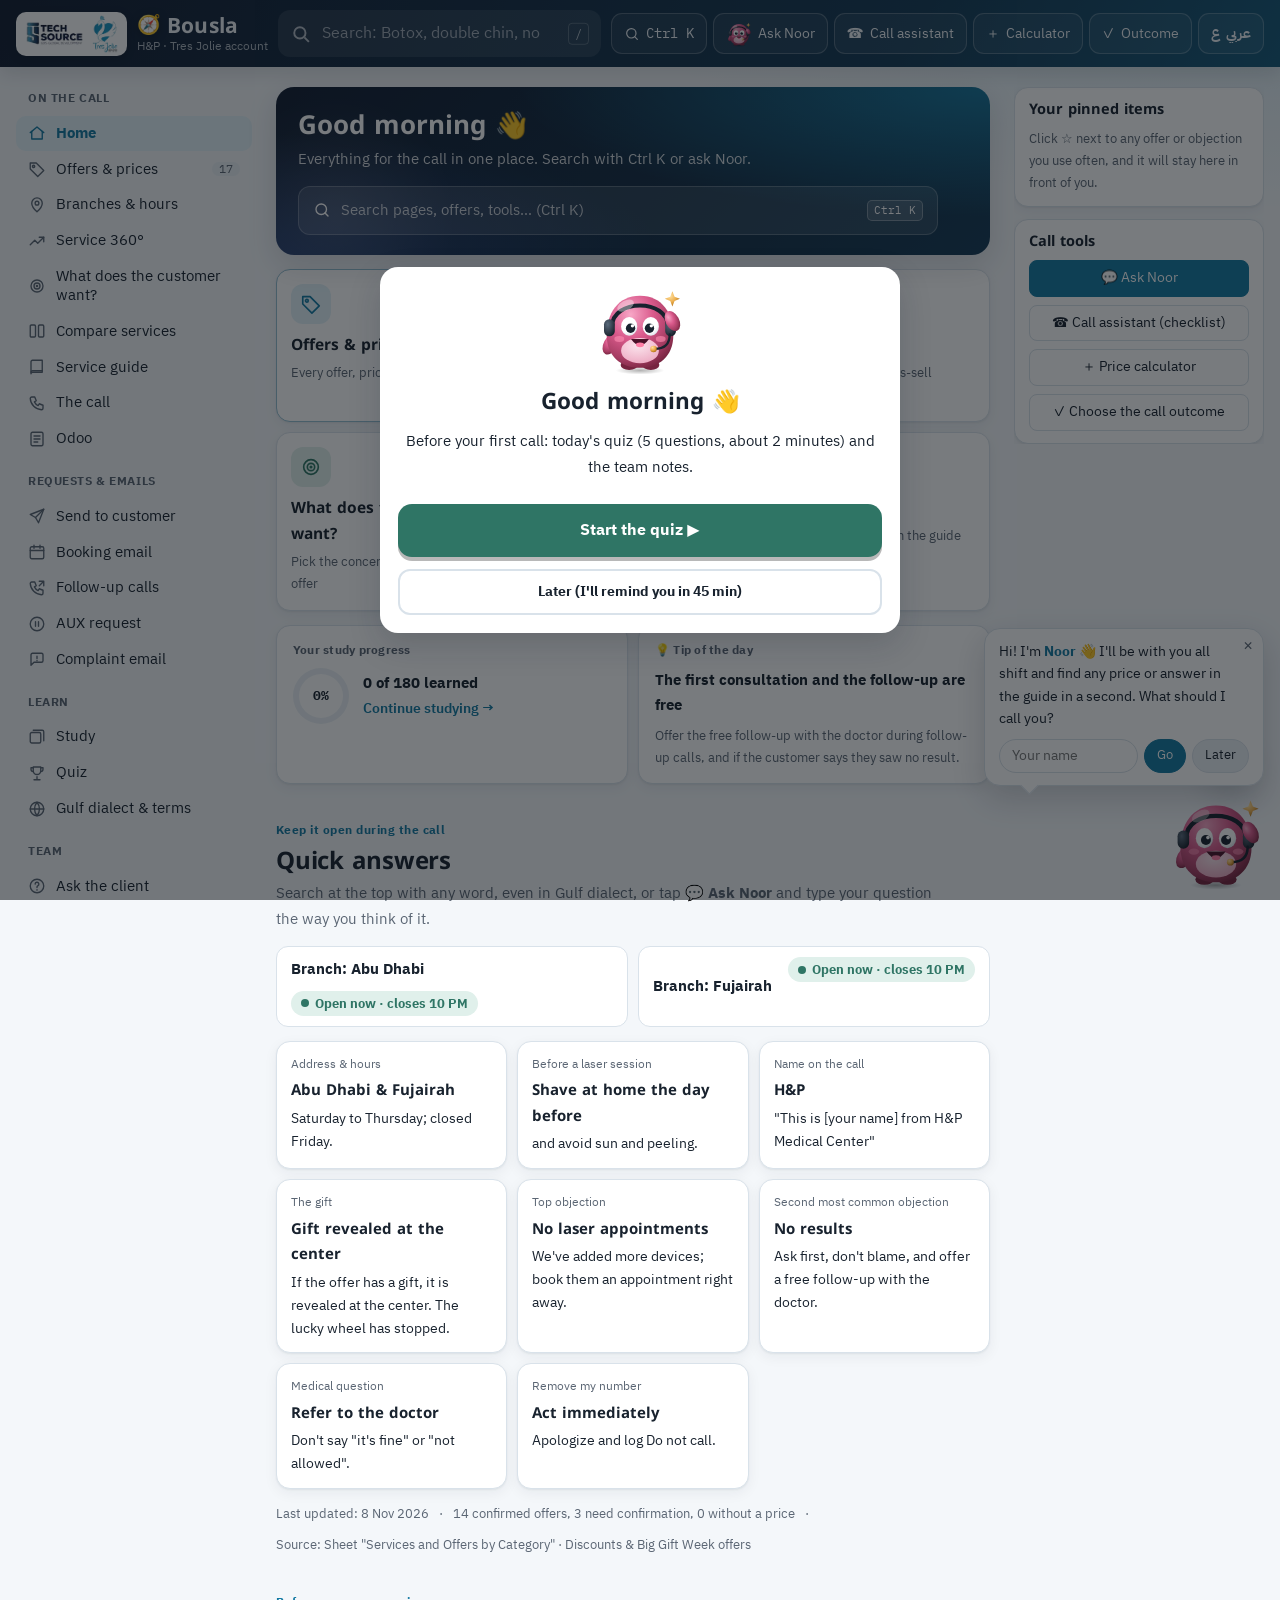
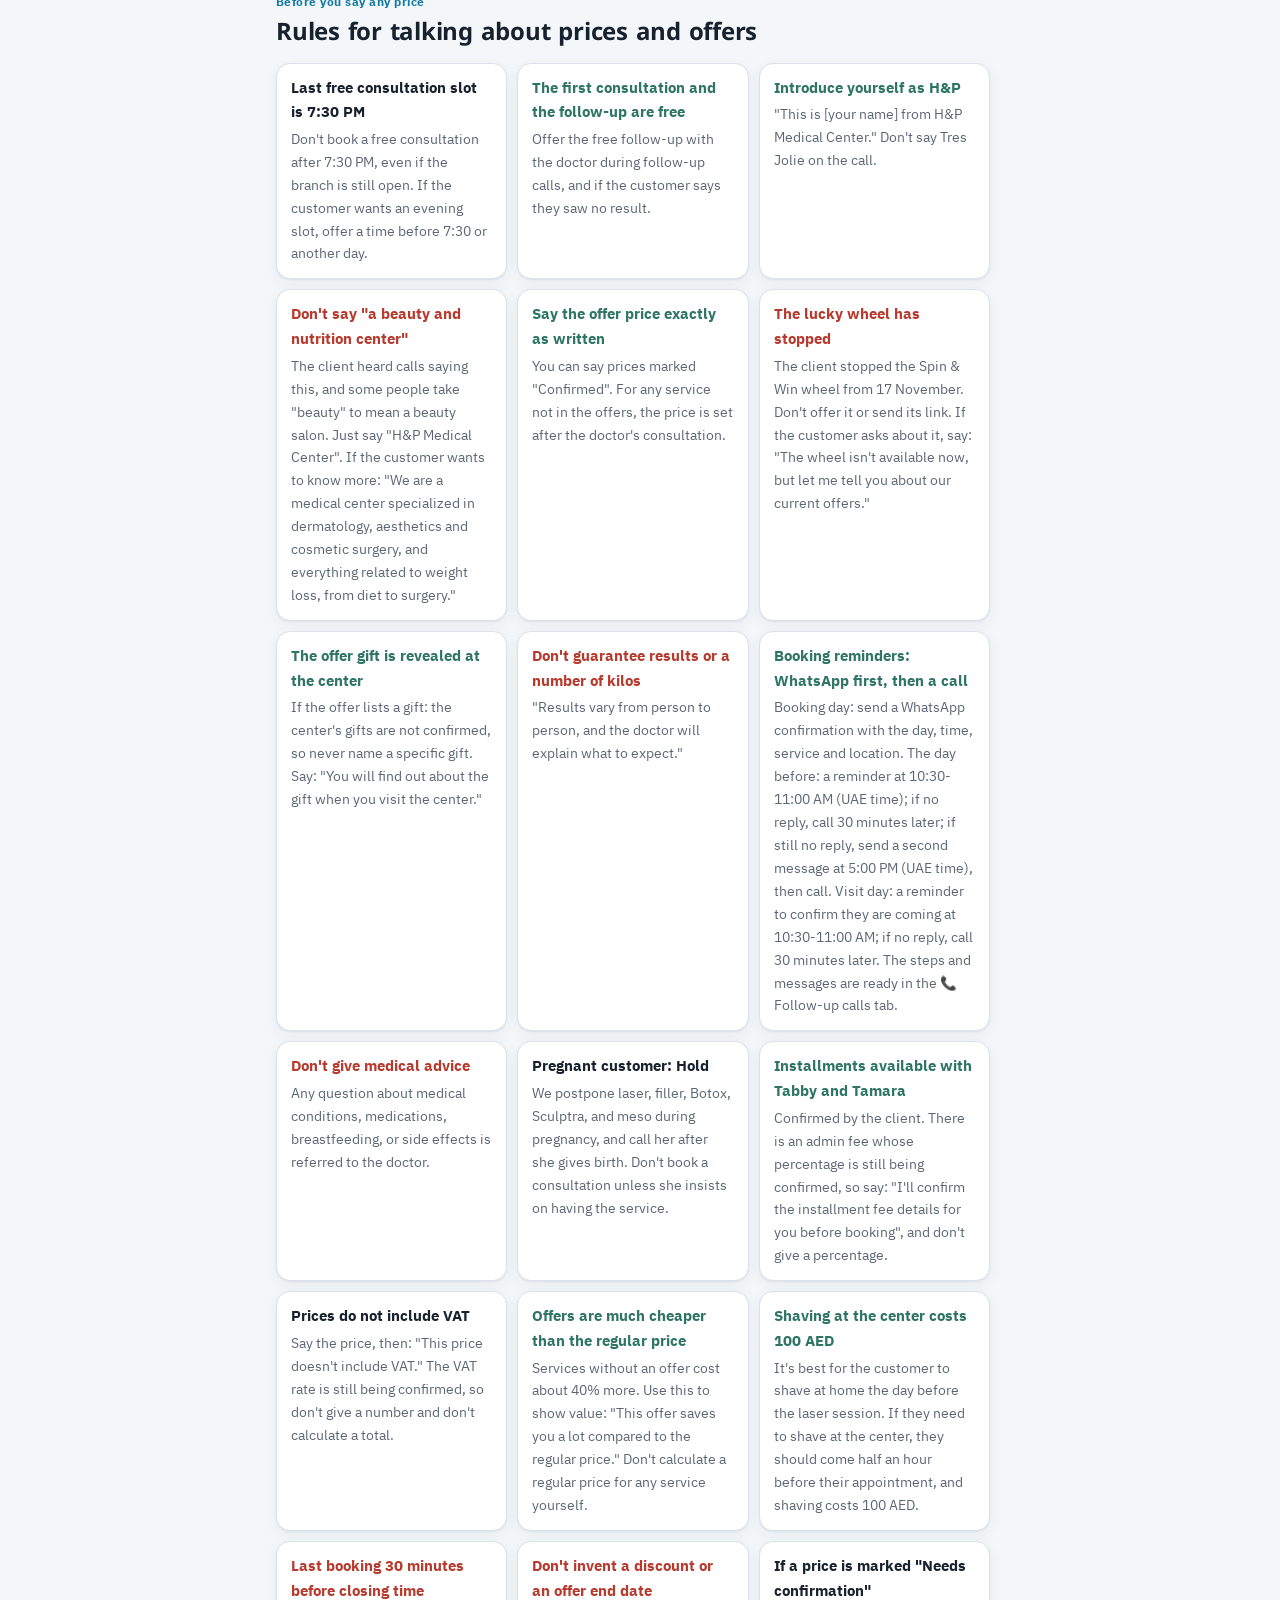
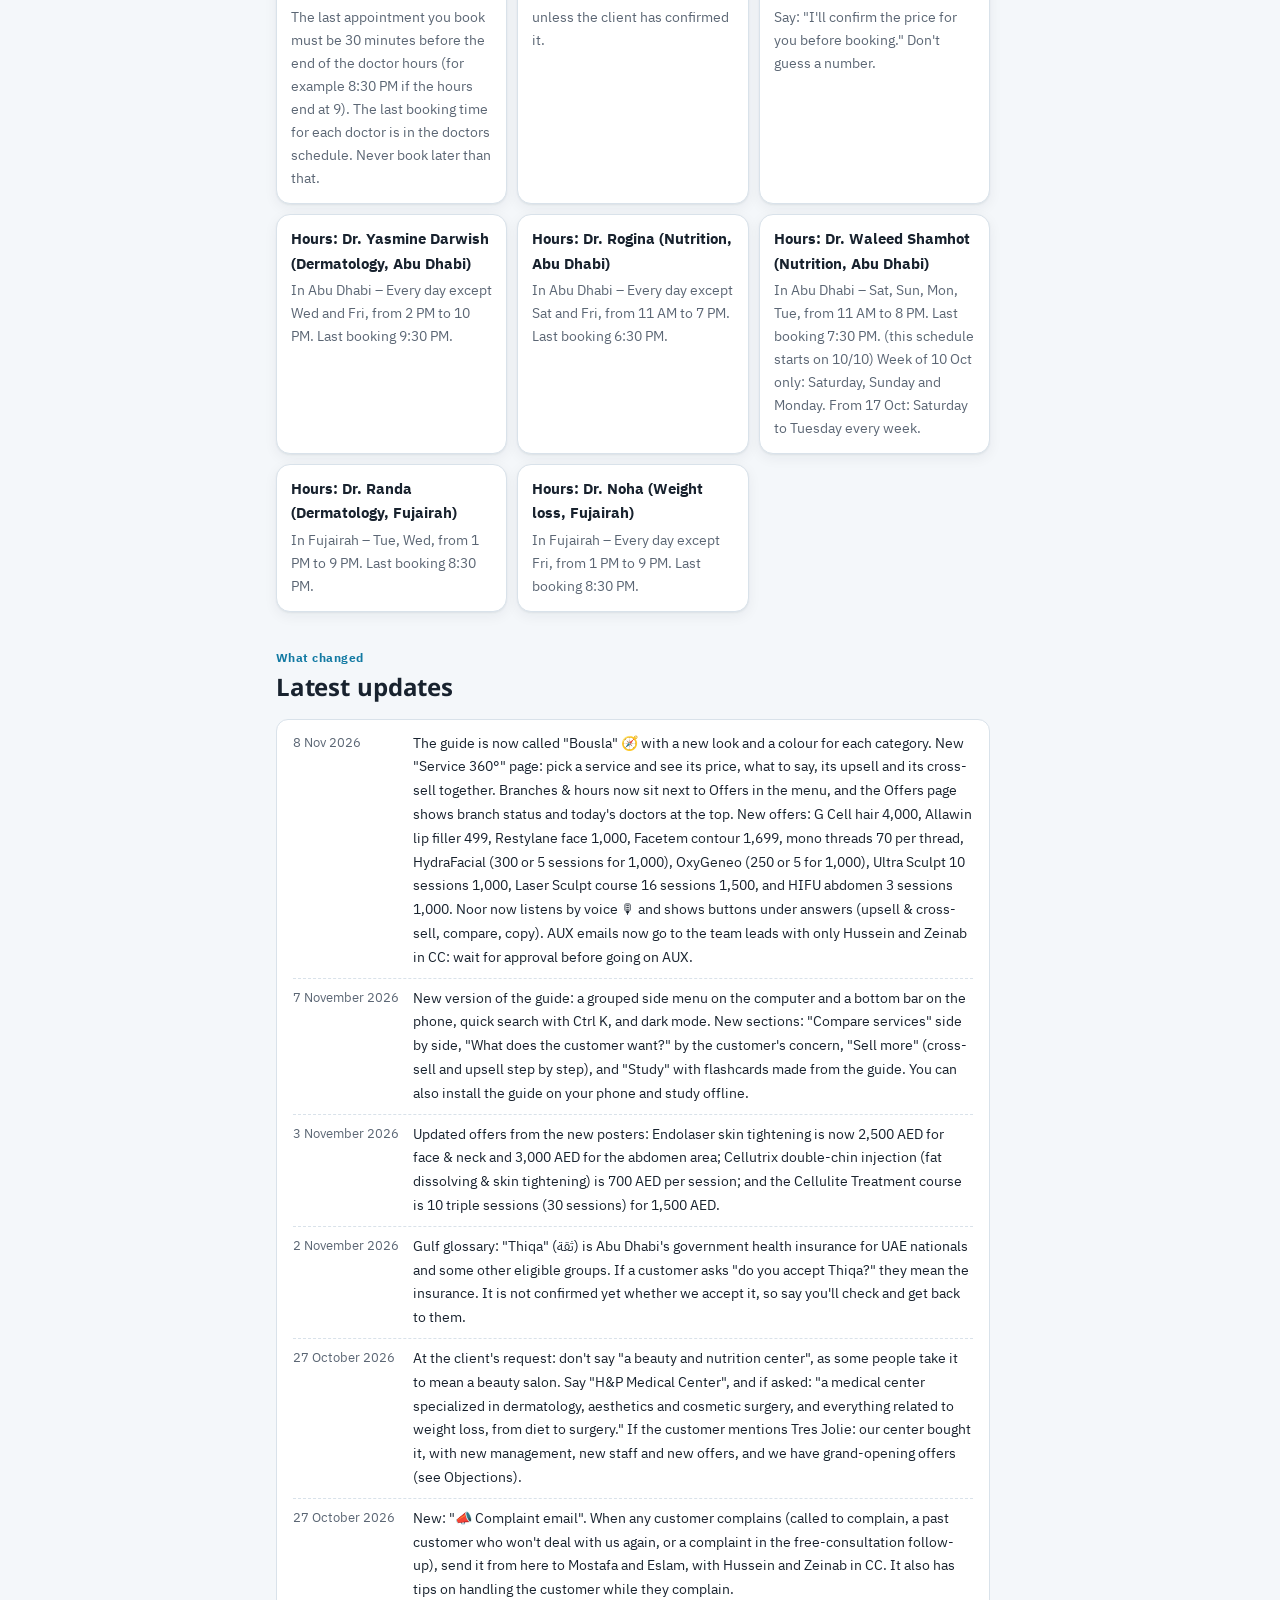
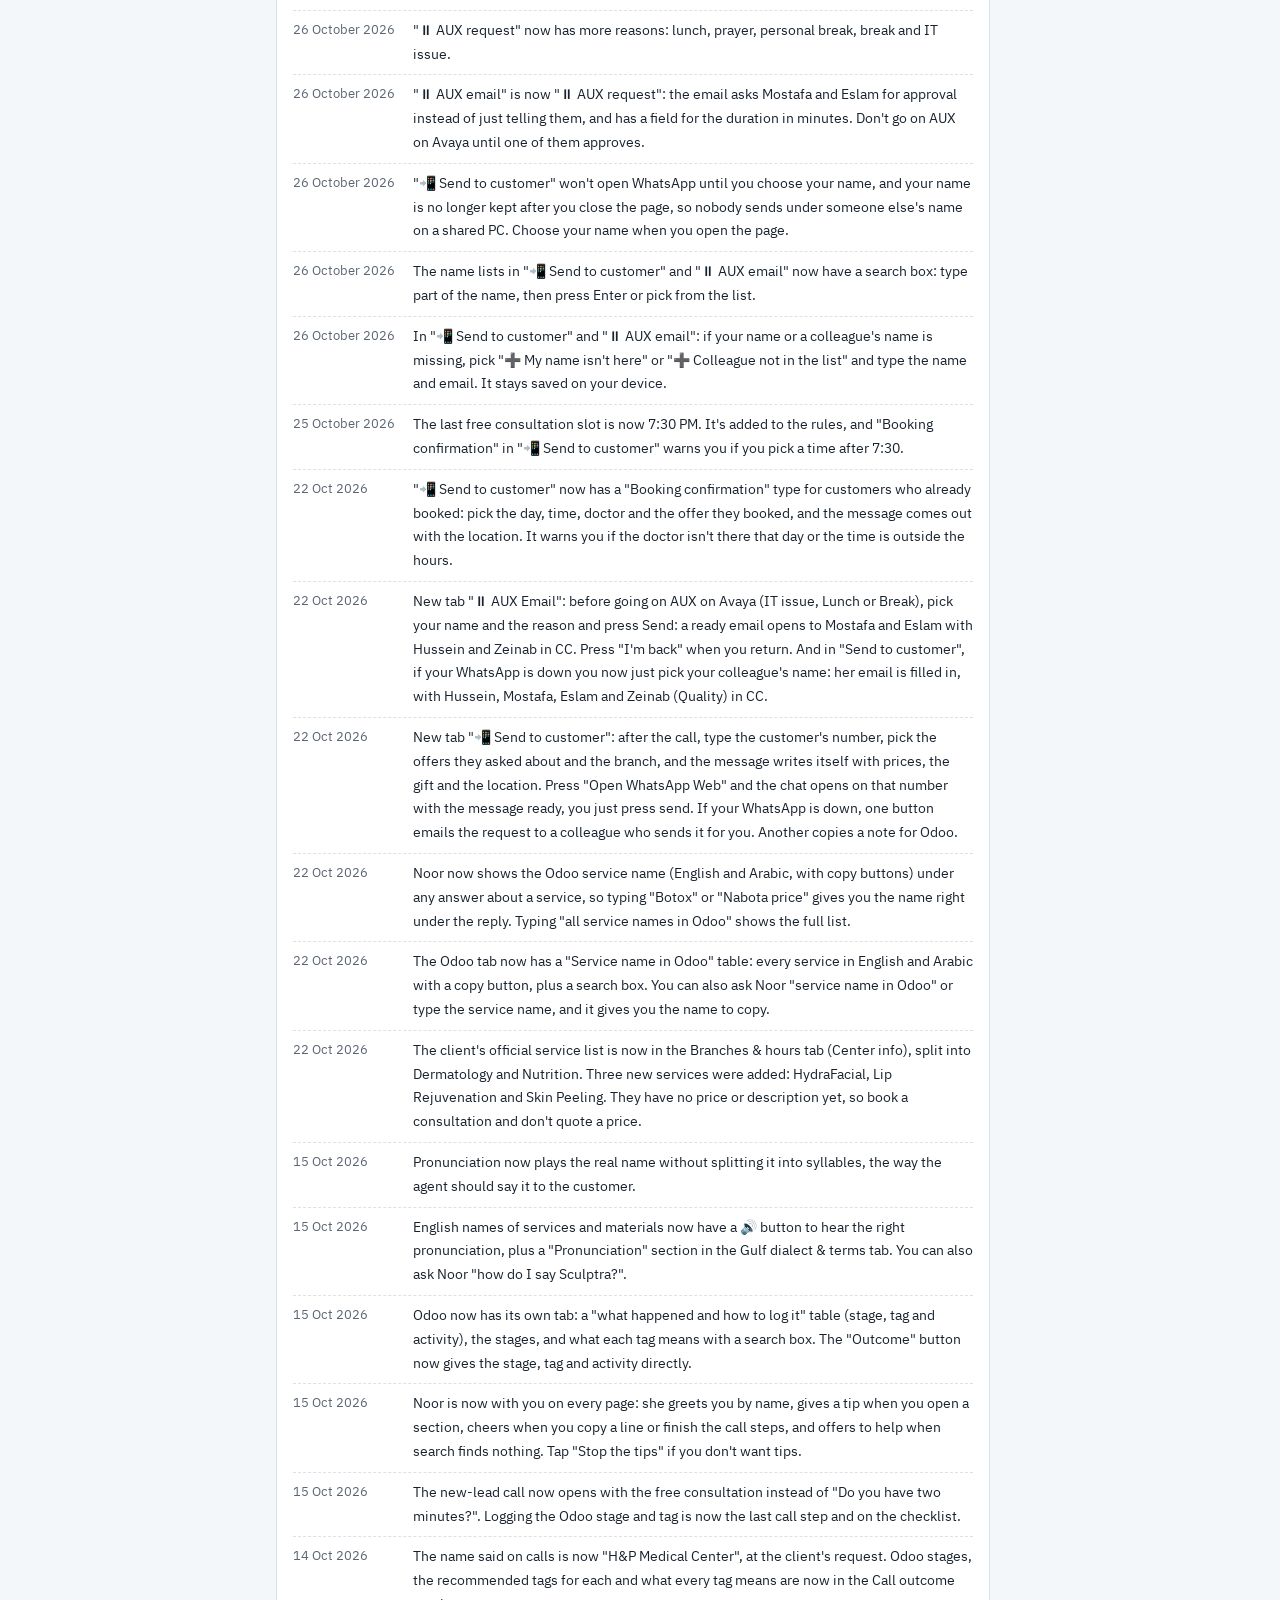
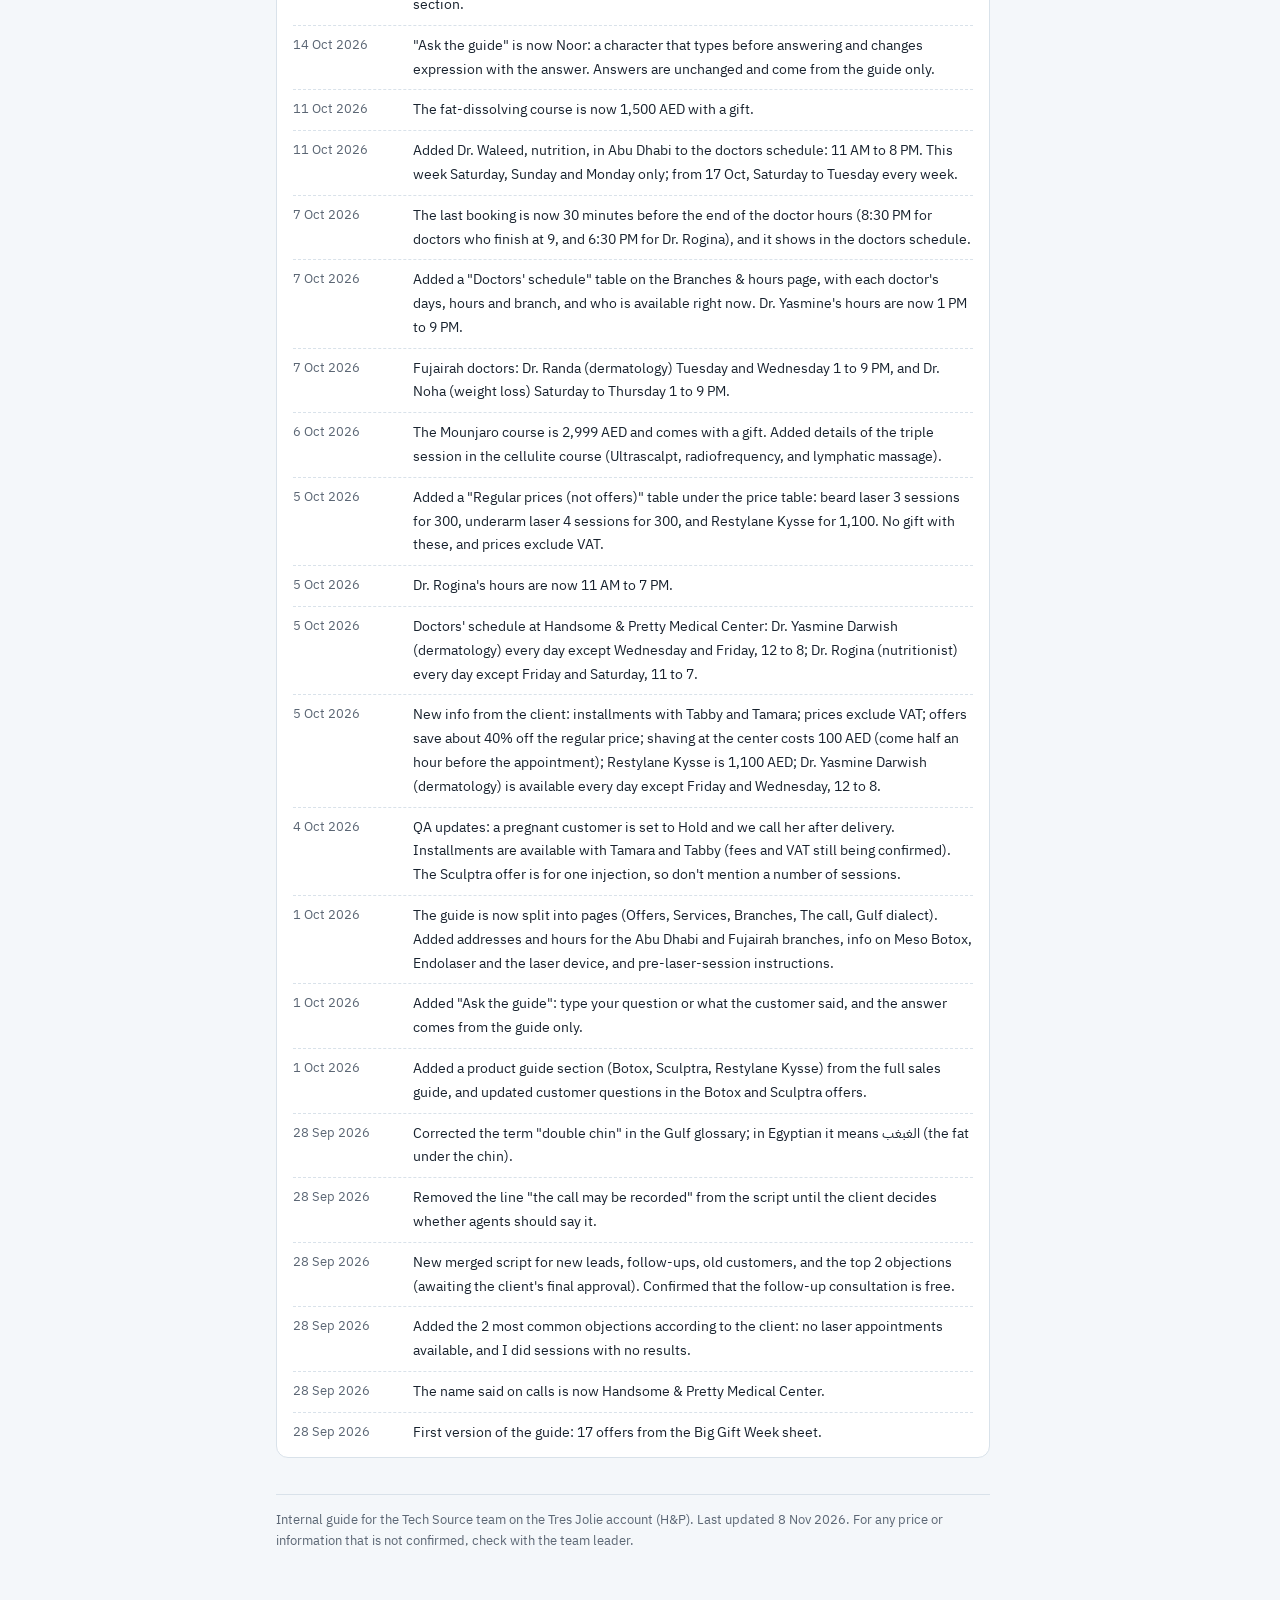
==== commit fdc8b4d1: "Second day-before WhatsApp is 5 PM UAE time (3 PM Cairo), confirmed by Mohamed Co-Authored-By: Claud" ====
--- a/en.html
+++ b/en.html
@@ -616,7 +616,7 @@
  ['no','The lucky wheel has stopped','The client stopped the Spin & Win wheel from 17 November. Don\'t offer it or send its link. If the customer asks about it, say: "The wheel isn\'t available now, but let me tell you about our current offers."'],
  ['yes','The offer gift is revealed at the center','If the offer lists a gift: the center\'s gifts are not confirmed, so never name a specific gift. Say: "You will find out about the gift when you visit the center."'],
  ['no','Don\'t guarantee results or a number of kilos','"Results vary from person to person, and the doctor will explain what to expect."'],
- ['yes','Booking reminders: WhatsApp first, then a call','Booking day: send a WhatsApp confirmation with the day, time, service and location. The day before: a reminder at 10:30-11:00 AM (UAE time); if no reply, call 30 minutes later; if still no reply, send a second message at 5:00 PM (Saudi time), then call. Visit day: a reminder to confirm they are coming at 10:30-11:00 AM; if no reply, call 30 minutes later. The steps and messages are ready in the 📞 Follow-up calls tab.'],
+ ['yes','Booking reminders: WhatsApp first, then a call','Booking day: send a WhatsApp confirmation with the day, time, service and location. The day before: a reminder at 10:30-11:00 AM (UAE time); if no reply, call 30 minutes later; if still no reply, send a second message at 5:00 PM (UAE time), then call. Visit day: a reminder to confirm they are coming at 10:30-11:00 AM; if no reply, call 30 minutes later. The steps and messages are ready in the 📞 Follow-up calls tab.'],
  ['no','Don\'t give medical advice','Any question about medical conditions, medications, breastfeeding, or side effects is referred to the doctor.'],
  ['warn','Pregnant customer: Hold','We postpone laser, filler, Botox, Sculptra, and meso during pregnancy, and call her after she gives birth. Don\'t book a consultation unless she insists on having the service.'],
  ['yes','Installments available with Tabby and Tamara','Confirmed by the client. There is an admin fee whose percentage is still being confirmed, so say: "I\'ll confirm the installment fee details for you before booking", and don\'t give a percentage.'],
@@ -2959,7 +2959,7 @@
 
 // ---------- booking follow-up calls: confirm the day before, remind on the day, ask after the visit ----------
 const F=EN?{tab:'📞 Follow-up calls',eyebrow:'The client\'s reminder process (17 Nov)',title:'Follow-up calls',
-  intro:'Every booking sent from the 📅 Booking email tab shows up here. The day before and on the visit day, start with a WhatsApp reminder at 10:30-11:00 AM UAE time, and call only if the customer doesn\'t reply. The day before, if there is still no reply, send a second WhatsApp at 5:00 PM Saudi time, then call. After each step, press what happened so the next step shows.',
+  intro:'Every booking sent from the 📅 Booking email tab shows up here. The day before and on the visit day, start with a WhatsApp reminder at 10:30-11:00 AM UAE time, and call only if the customer doesn\'t reply. The day before, if there is still no reply, send a second WhatsApp at 5:00 PM UAE time, then call. After each step, press what happened so the next step shows.',
   signFirst:'Sign in with your work email first (once on this device), so we know which calls are yours.',signGo:'Sign in',
   todayT:'To call today',soonT:'Coming up',noneToday:'No calls for today 👌',noneSoon:'Nothing coming up.',mineT:'My calls',allT:'Whole team',
   c:['','Day-before reminder','Visit-day reminder','After the visit'],cs:['','WhatsApp first, then a call','WhatsApp first, then a call','did they go? how was it?'],
@@ -2973,7 +2973,7 @@
   save:'Save',cancel:'Back',saved:'Saved ✓',agent:'With',off:'off today',offDay:'off that day',give:'Give to…',given:'Given ✓',offline:'The list will show once the scorecard script is updated.',
   bar:n=>'📞 You have '+n+' follow-up call'+(n>1?'s':'')+' today',barGo:'Open',errs:{not_yours:'This call isn\'t yours.',bad_date:'Choose a day from today on.',forbidden:'Team leads only.'}}
  :{tab:'📞 مكالمات المتابعة',eyebrow:'بروسيس التذكير من الكلاينت (17 نوفمبر)',title:'مكالمات المتابعة',
-  intro:'أي حجز بيتبعت من تبويب 📅 إيميل حجز بيظهر هنا. قبل الميعاد بيوم ويوم الميعاد: ابدأ برسالة تذكير على الواتساب من 10:30 لـ 11 الصبح بتوقيت الإمارات، ومتتصلش غير لو العميل مردش. وقبلها بيوم، لو لسه مردش، ابعت رسالة تانية الساعة 5 مساءً بتوقيت السعودية وبعدين كلّمه. بعد كل خطوة دوس على اللي حصل علشان الخطوة اللي بعدها تظهر.',
+  intro:'أي حجز بيتبعت من تبويب 📅 إيميل حجز بيظهر هنا. قبل الميعاد بيوم ويوم الميعاد: ابدأ برسالة تذكير على الواتساب من 10:30 لـ 11 الصبح بتوقيت الإمارات، ومتتصلش غير لو العميل مردش. وقبلها بيوم، لو لسه مردش، ابعت رسالة تانية الساعة 5 مساءً بتوقيت الإمارات وبعدين كلّمه. بعد كل خطوة دوس على اللي حصل علشان الخطوة اللي بعدها تظهر.',
   signFirst:'ادخل بإيميل الشغل الأول (مرة واحدة على الجهاز ده)، علشان نعرف أنهي مكالمات بتاعتك.',signGo:'دخول',
   todayT:'مكالمات النهارده',soonT:'الجاية',noneToday:'مفيش مكالمات النهارده 👌',noneSoon:'مفيش حاجة جاية.',mineT:'مكالماتي',allT:'كل التيم',
   c:['','تذكير قبلها بيوم','تذكير يوم الميعاد','بعد الزيارة'],cs:['','واتساب الأول وبعدين مكالمة','واتساب الأول وبعدين مكالمة','راح؟ ورأيه إيه؟'],
@@ -3030,17 +3030,17 @@
      <div class="row"><button class="qbtn" data-a="fusave" data-k="${k}" ${FU.busy?'disabled':''}>${F.save}</button><button class="qghost" data-a="fuback">${F.cancel}</button></div></div>`:''}
    ${lead?`<div class="row"><select class="qin" style="max-width:240px;padding:7px 10px;font-size:14px" data-a="fugive" data-id="${x.id}"><option value="">${F.give}</option>${(CALLS.agents||[]).filter(a=>a!==x.to).map(a=>`<option>${esc(a)}</option>`).join('')}</select></div>`:''}
   </div>`; }
-// The client's reminder process (17 Nov 2026). Times are as the client wrote them (UAE, and 5 PM Saudi time), shown in Egypt time too.
-const FU_EG=EN?'Egypt':'مصر', FU_AE=EN?'UAE':'الإمارات', FU_SA=EN?'Saudi':'السعودية';
+// The client's reminder process (17 Nov 2026). Times are as the client wrote them (UAE; Mohamed confirmed the 5 PM is UAE time too), shown in Egypt time too.
+const FU_EG=EN?'Egypt':'مصر', FU_AE=EN?'UAE':'الإمارات';
 function fuClock(ymd,h,m,tz){ try{ const [y,mo,d]=String(ymd||today()).split('-').map(Number); return new Date(Date.UTC(y,mo-1,d,h,m)).toLocaleTimeString(EN?'en-US':'ar-EG-u-nu-latn',{timeZone:tz,hour:'numeric',minute:'2-digit'}); }catch(e){ return ''; } }
 function fuAt(ms){ try{ return new Date(ms).toLocaleTimeString(EN?'en-US':'ar-EG-u-nu-latn',{timeZone:'Africa/Cairo',hour:'numeric',minute:'2-digit'}); }catch(e){ return ''; } }
-function fuPlan(x){ const d=x.due, m1=fuClock(d,6,30,'Africa/Cairo'), m2=fuClock(d,7,0,'Africa/Cairo'), ev=fuClock(d,14,0,'Africa/Cairo'), evA=fuClock(d,14,0,'Asia/Dubai');
+function fuPlan(x){ const d=x.due, m1=fuClock(d,6,30,'Africa/Cairo'), m2=fuClock(d,7,0,'Africa/Cairo'), ev=fuClock(d,13,0,'Africa/Cairo');
   const morning=EN?'10:30-11:00 AM '+FU_AE+' ('+m1+' - '+m2+' '+FU_EG+')':'من 10:30 لـ 11 الصبح '+FU_AE+' ('+m1+' - '+m2+' '+FU_EG+')';
   const after=EN?'30 minutes after the message':'بعد الرسالة بنص ساعة';
   if(x.call===1) return [
     {t:'wa',n:1,s:EN?'Send the WhatsApp reminder':'ابعت رسالة التذكير على الواتساب',w:morning},
     {t:'call',s:EN?'No reply? Call':'مردش؟ كلّمه',w:after},
-    {t:'wa',n:2,s:EN?'Still no reply? Send a second WhatsApp':'لسه مردش؟ ابعت رسالة تانية',w:EN?'5:00 PM '+FU_SA+' ('+ev+' '+FU_EG+' · '+evA+' '+FU_AE+')':'5 مساءً '+FU_SA+' ('+ev+' '+FU_EG+' · '+evA+' '+FU_AE+')'},
+    {t:'wa',n:2,s:EN?'Still no reply? Send a second WhatsApp':'لسه مردش؟ ابعت رسالة تانية',w:EN?'5:00 PM '+FU_AE+' ('+ev+' '+FU_EG+')':'5 مساءً '+FU_AE+' ('+ev+' '+FU_EG+')'},
     {t:'call',s:EN?'No reply? Call again':'مردش؟ كلّمه تاني',w:EN?'right after the second message':'بعد الرسالة التانية'}];
   if(x.call===2) return [
     {t:'wa',n:1,s:EN?'Send the WhatsApp reminder to confirm they are coming':'ابعت رسالة تأكيد الحضور على الواتساب',w:morning+(EN?', before the appointment':'، قبل الميعاد')},
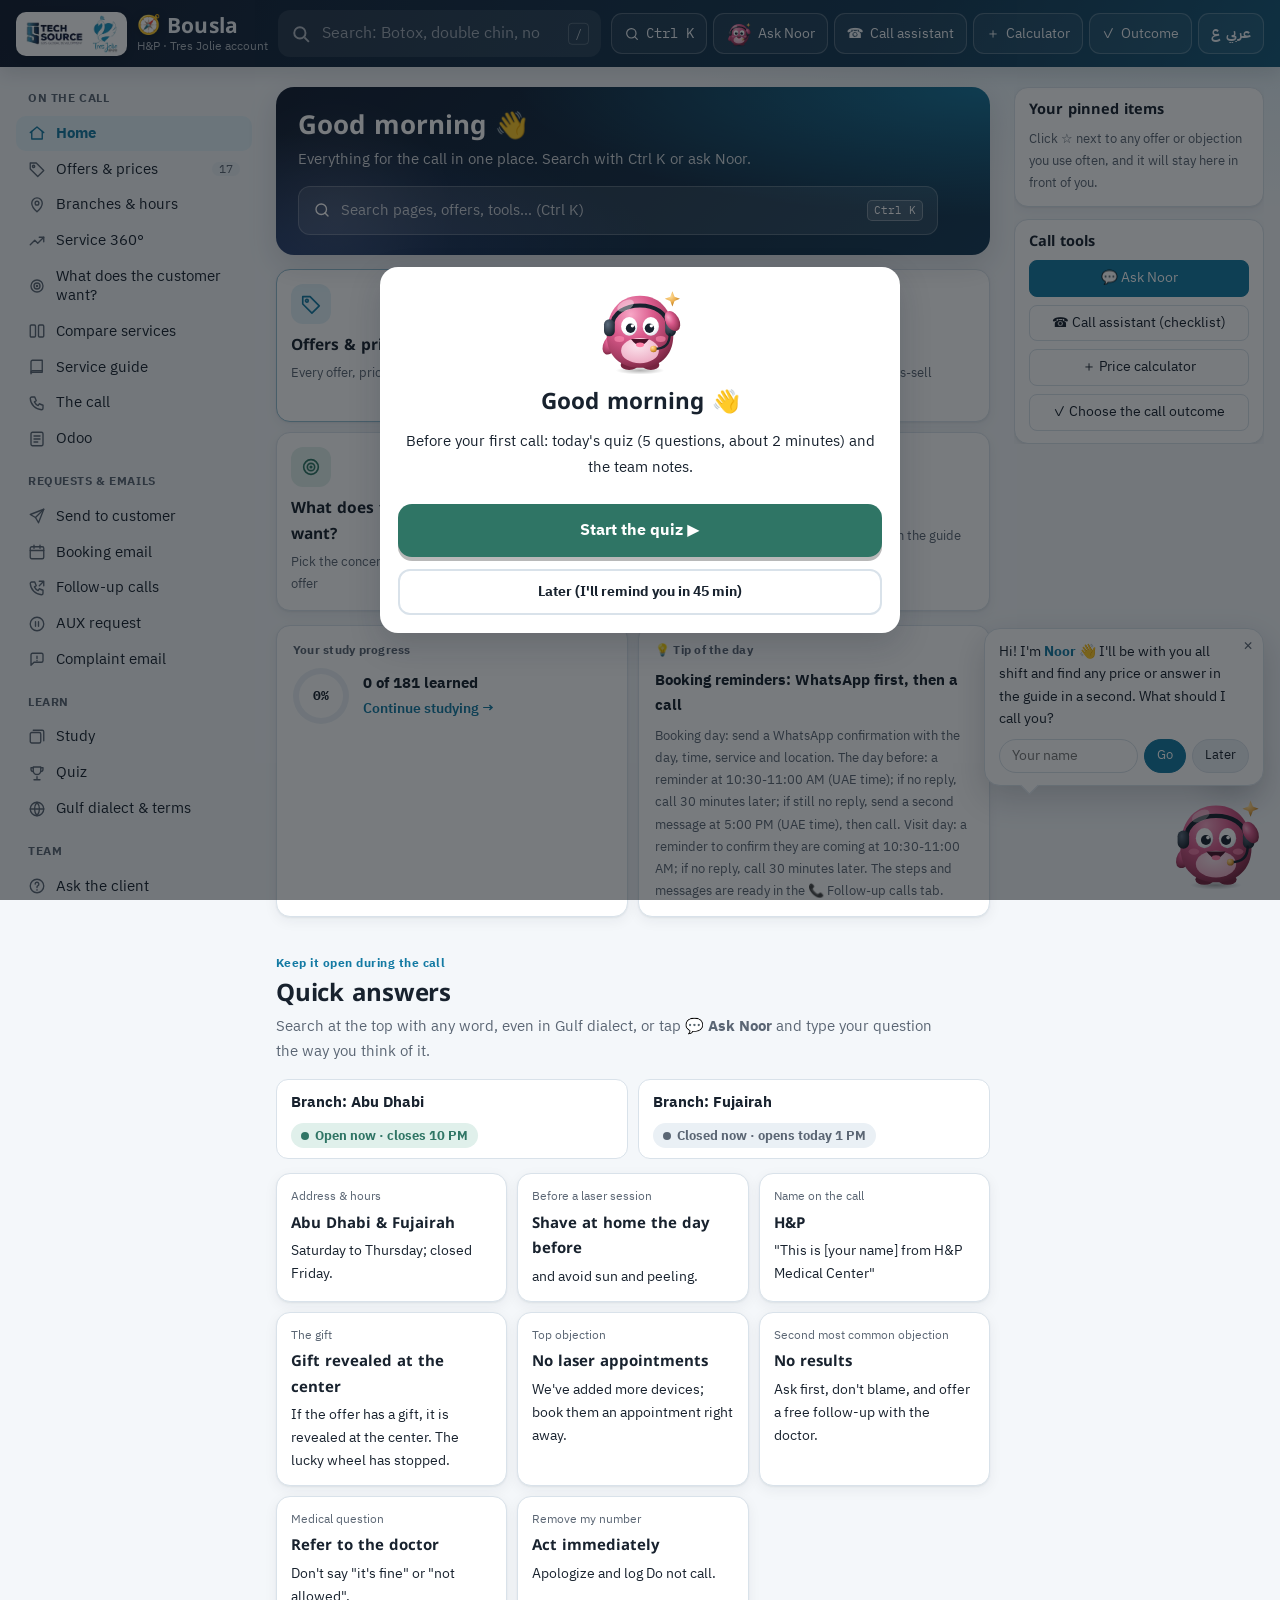
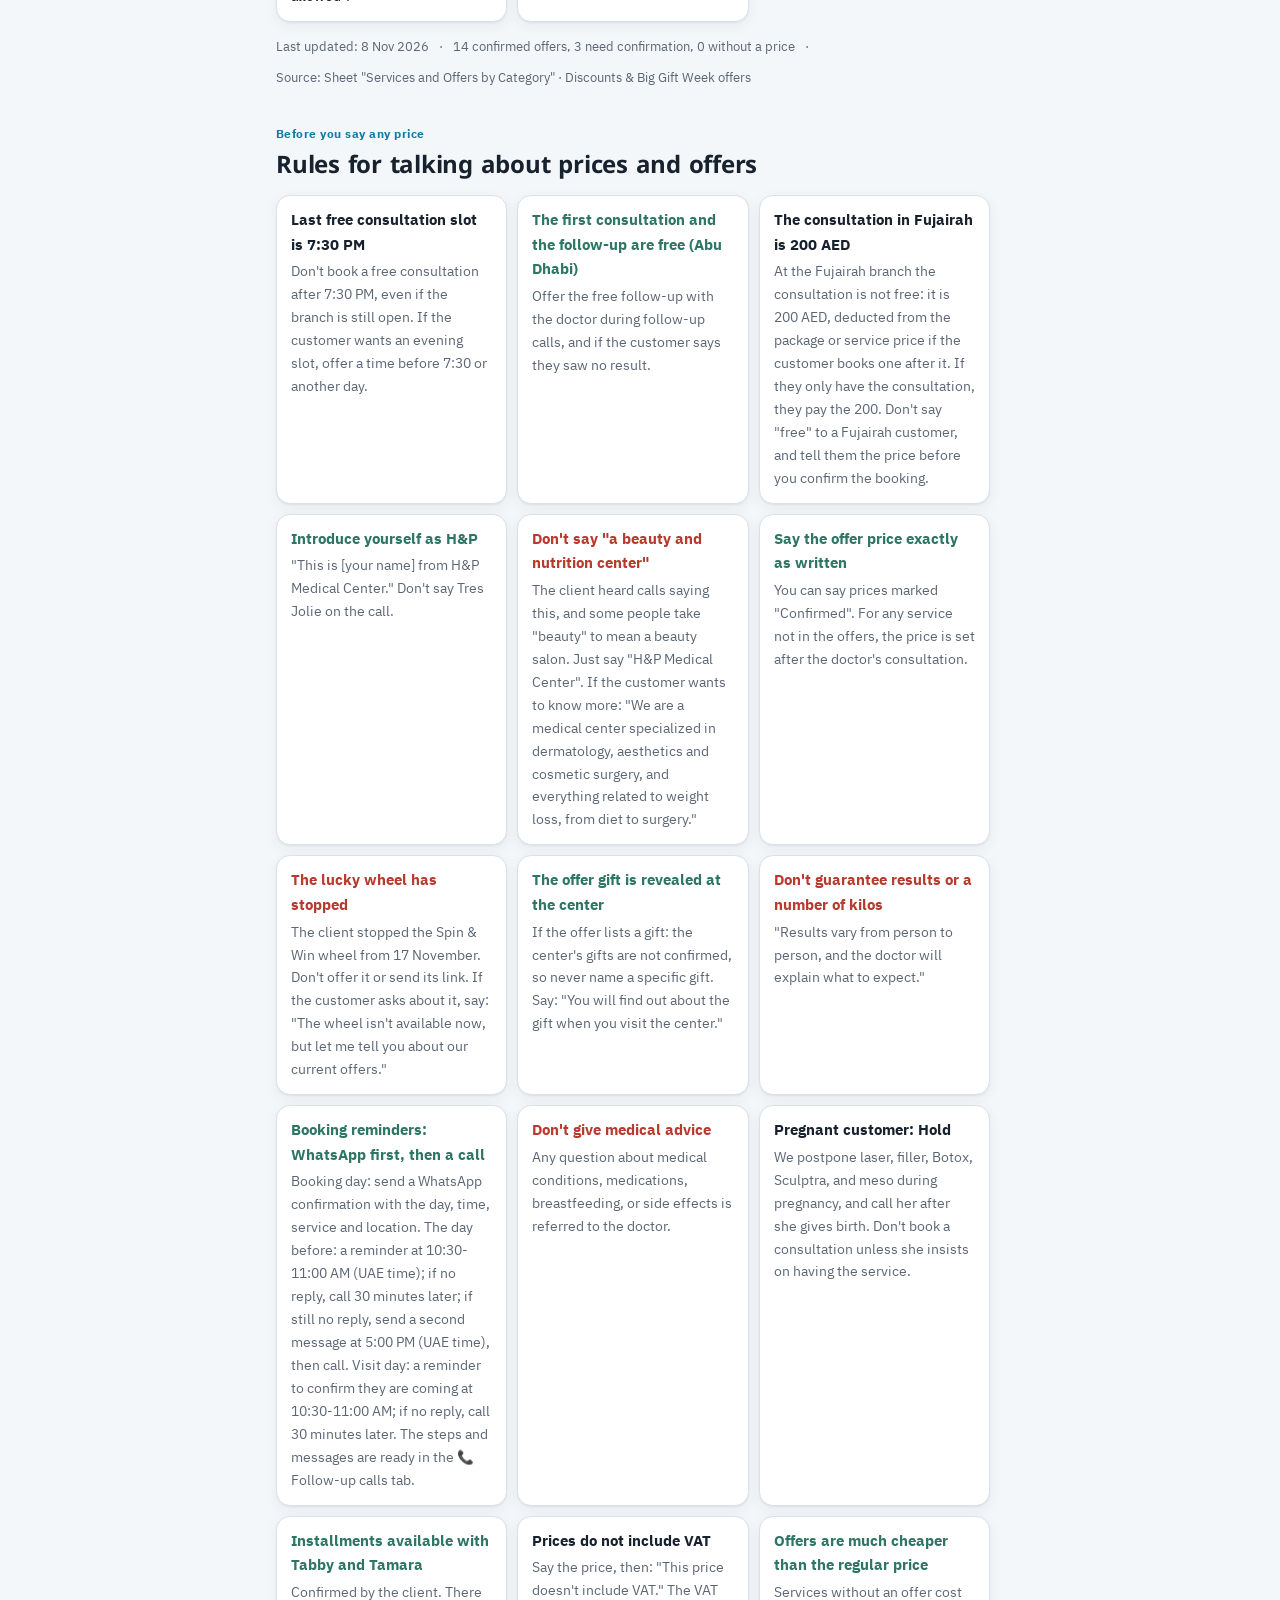
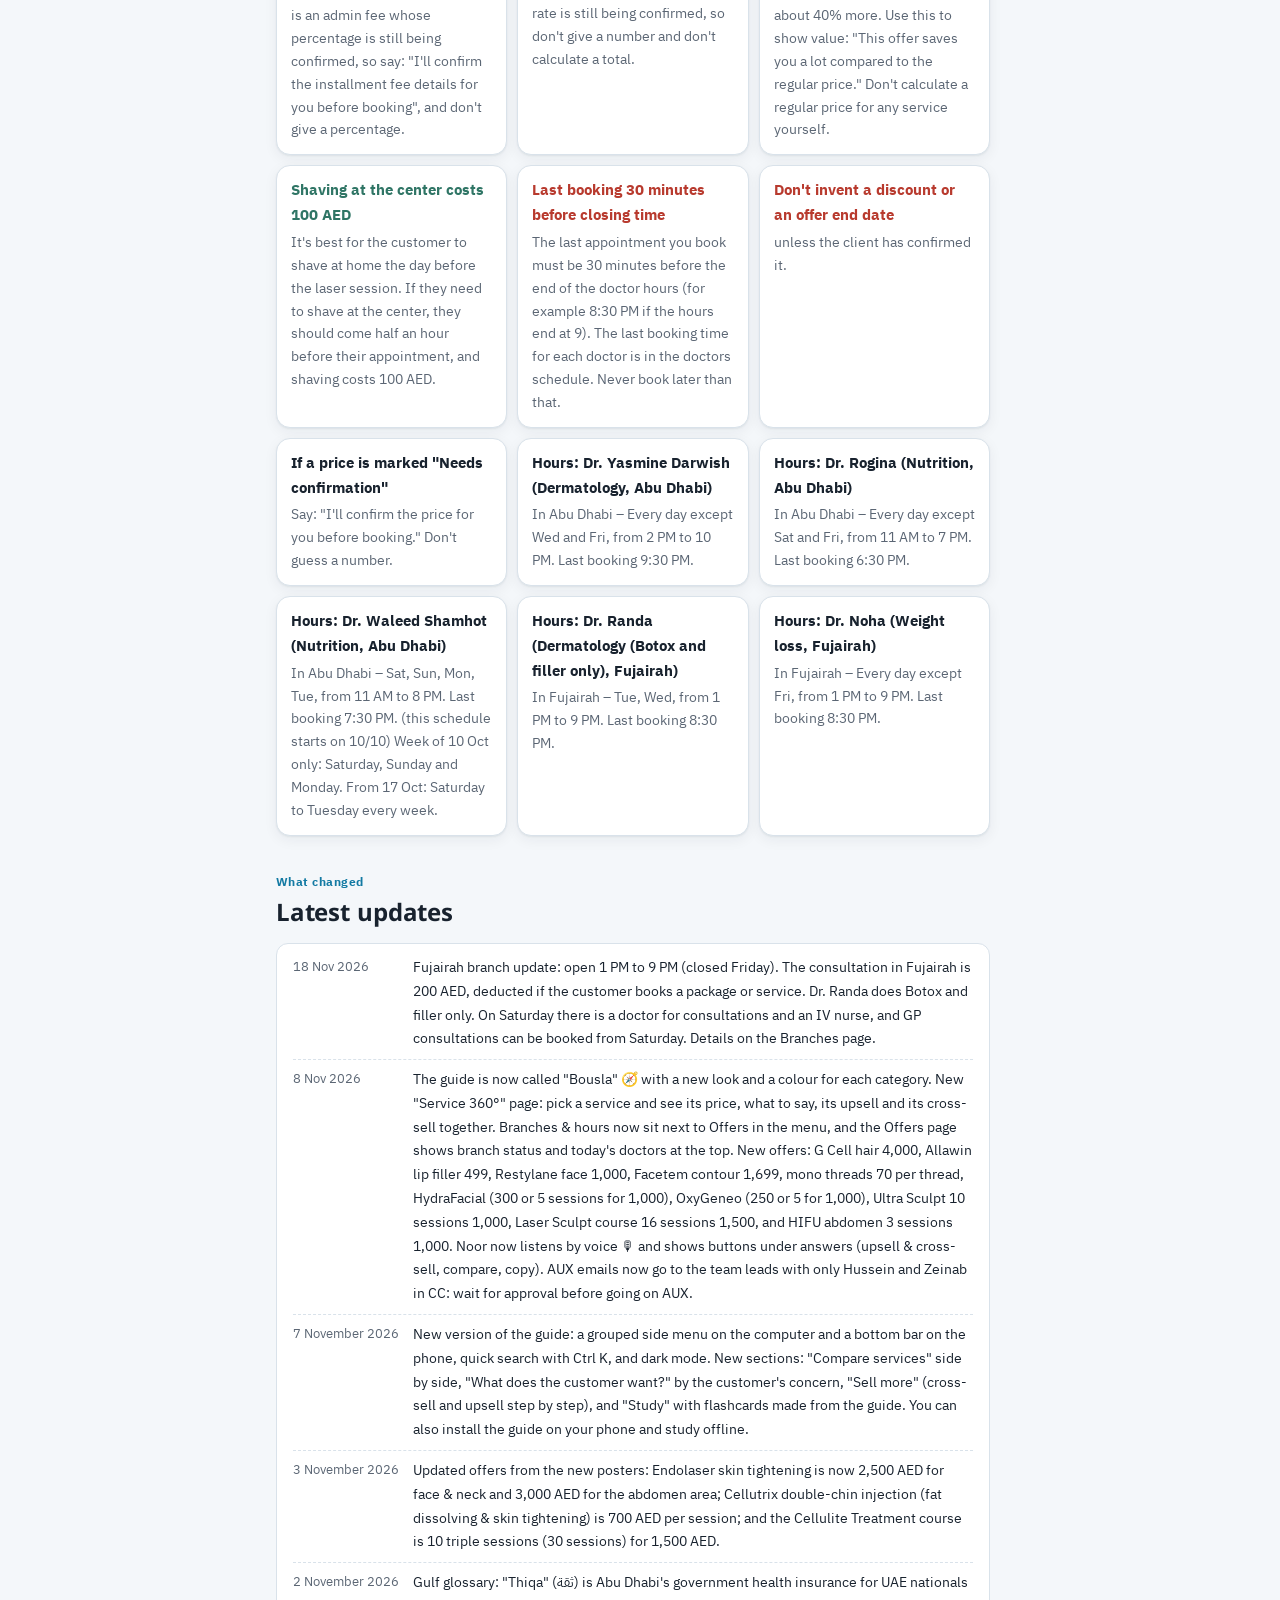
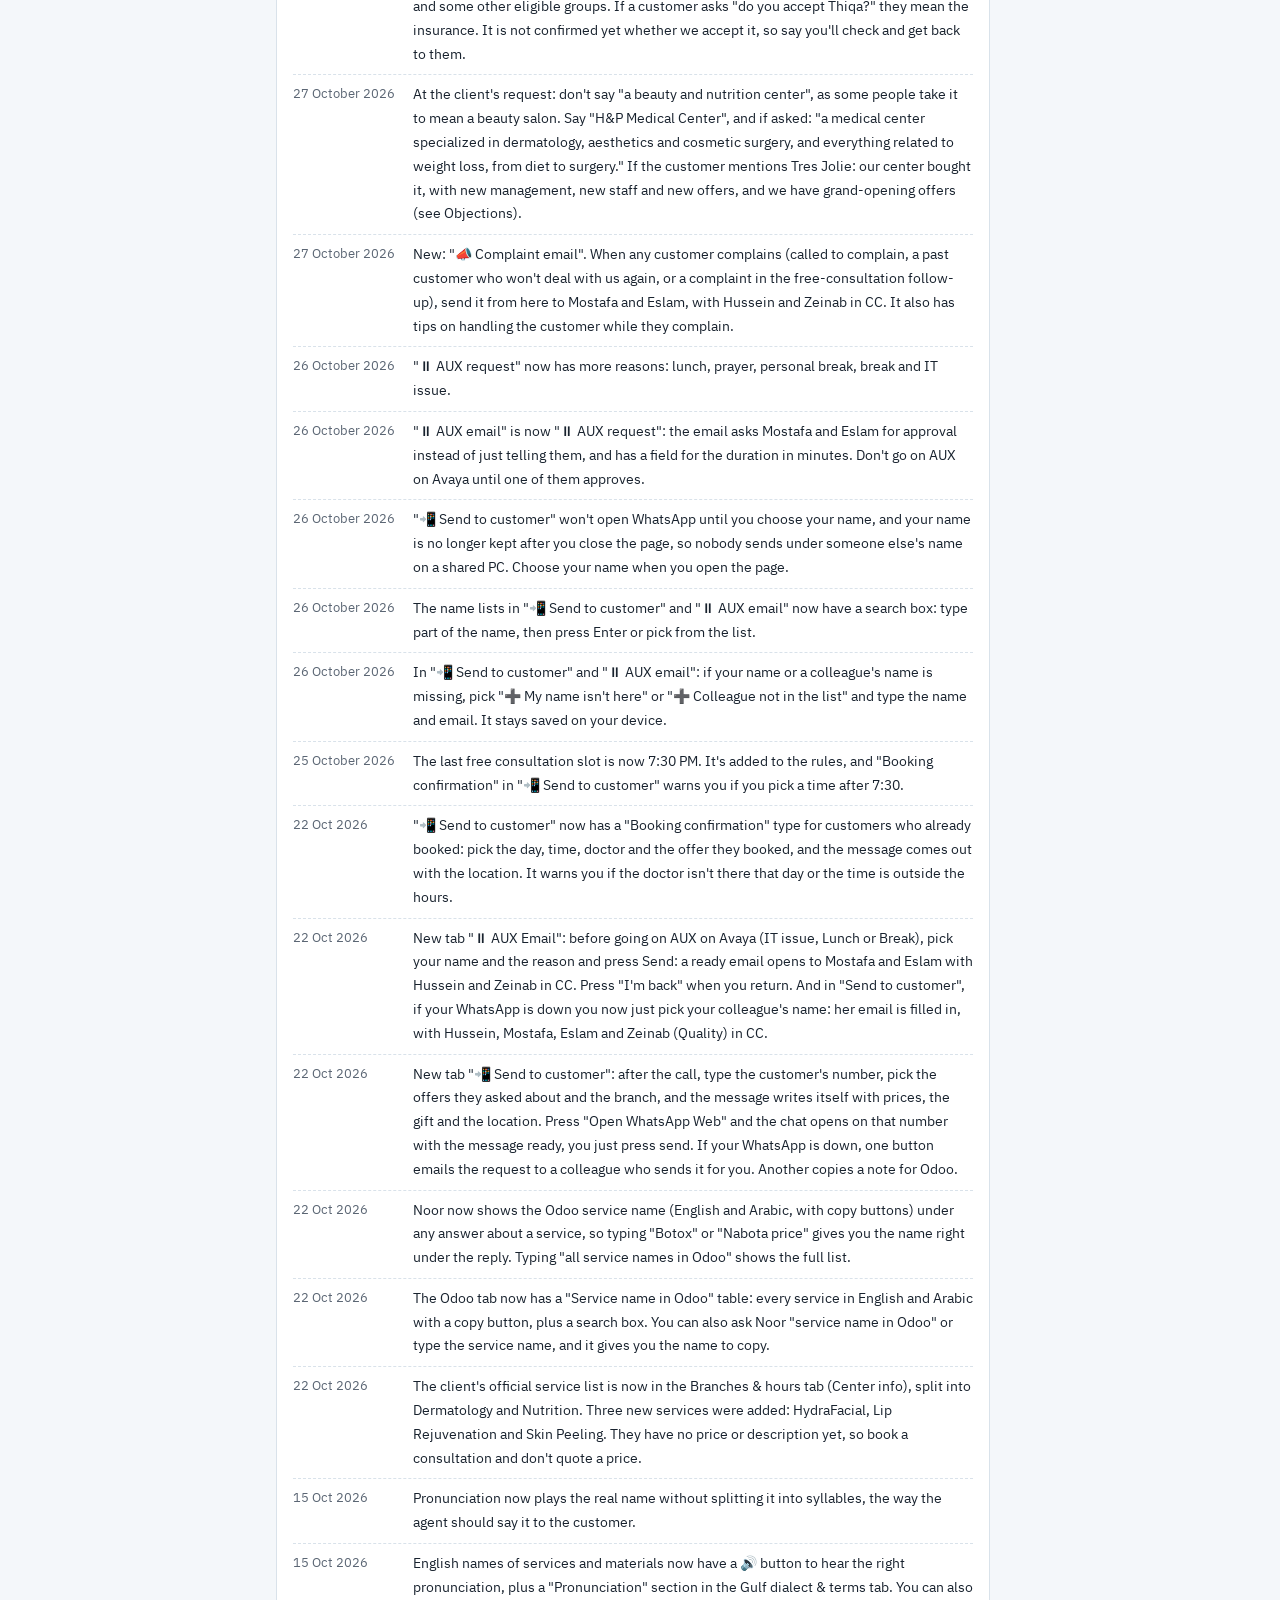
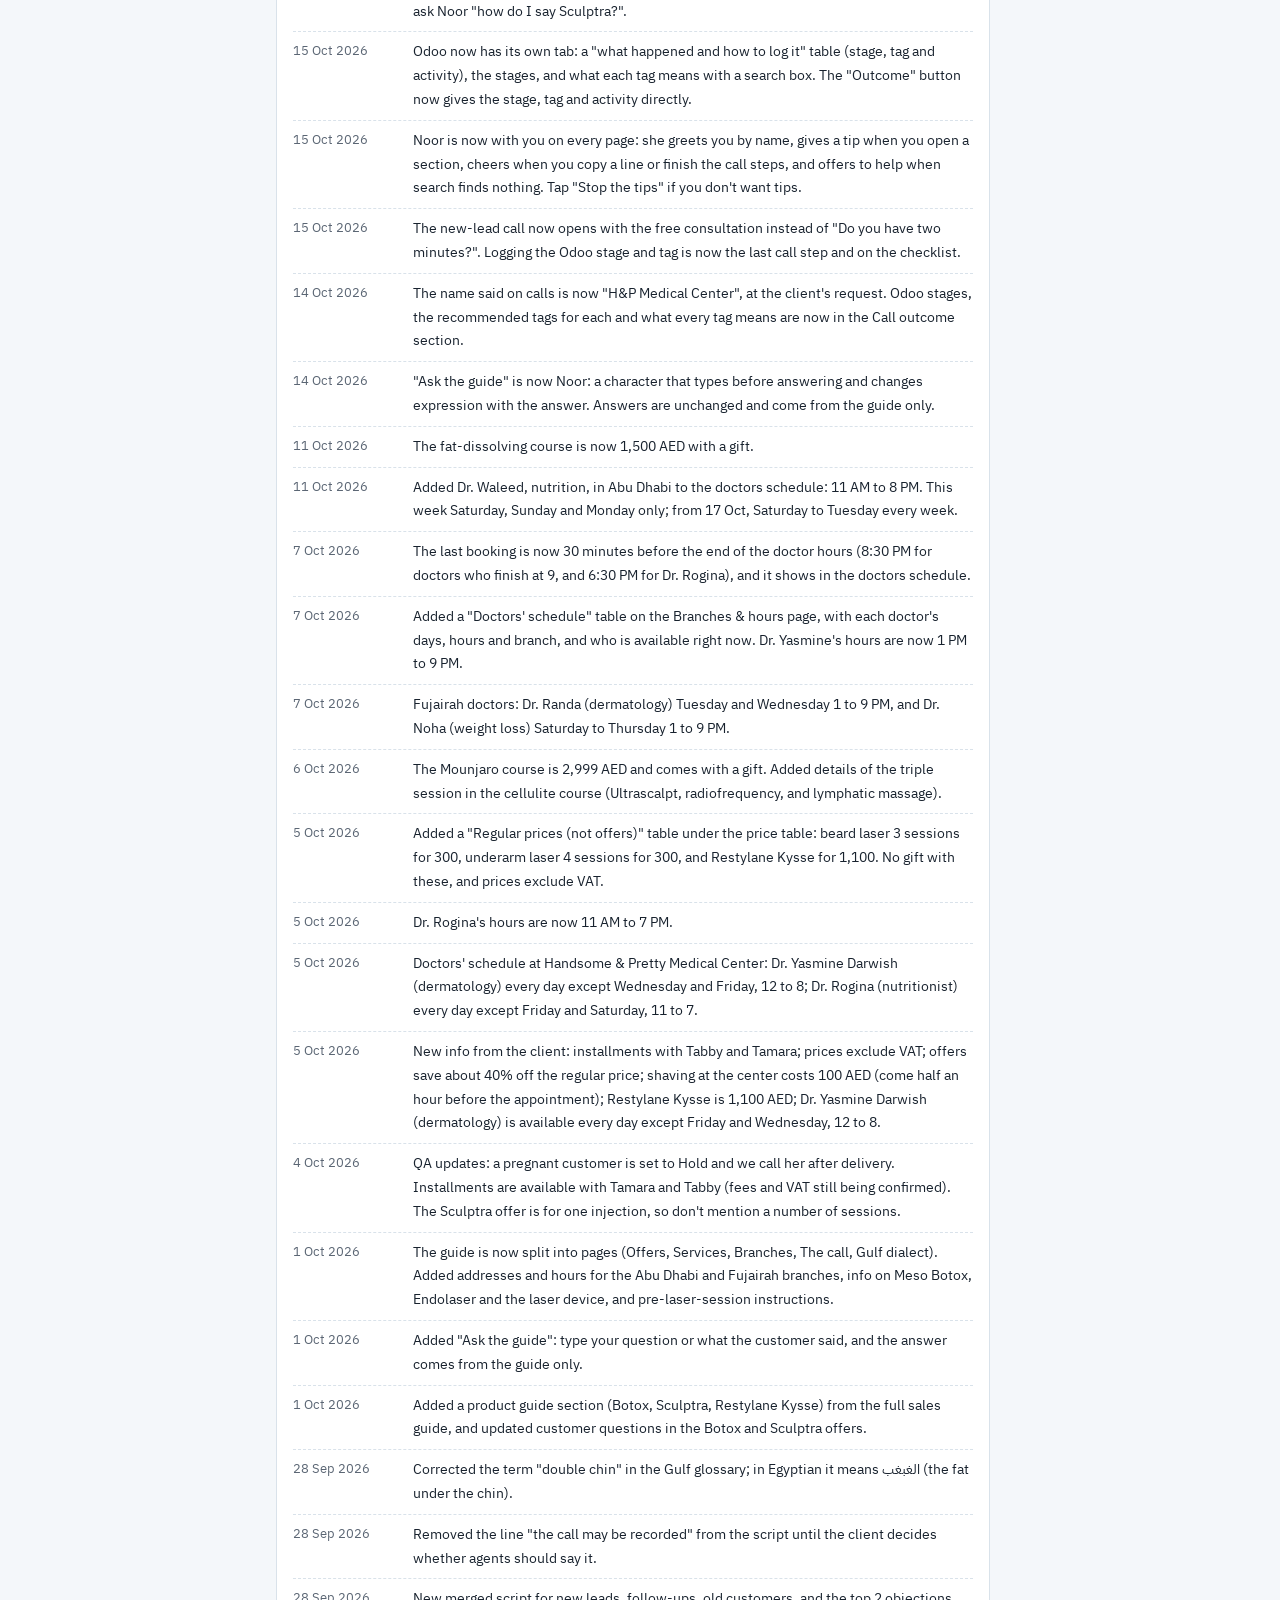
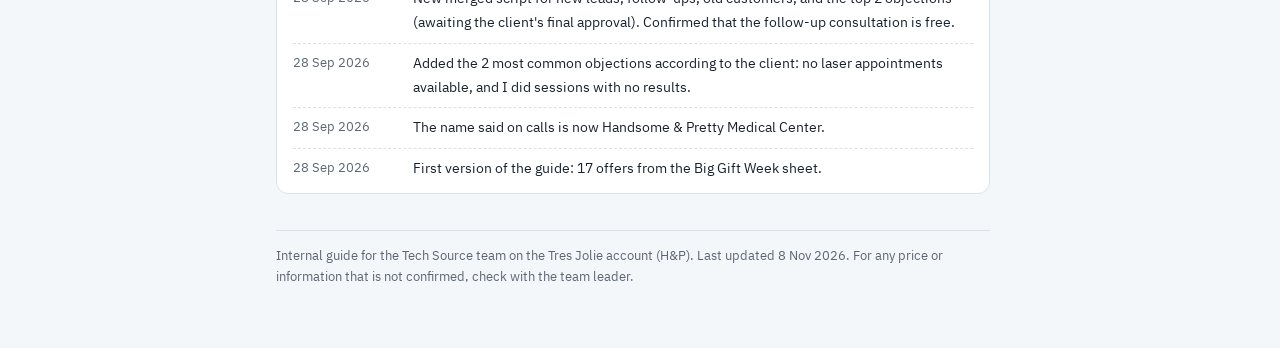
==== commit 1c3060d3: "Fujairah branch update: 1-9 PM hours, 200 AED consultation, Dr. Randa Botox/filler only, Saturday do" ====
--- a/en.html
+++ b/en.html
@@ -465,7 +465,7 @@
 const UPDATED='8 Nov 2026';
 const CLINIC_AR='H&P Medical Center';
 const SRC='Sheet "Services and Offers by Category" · Discounts & Big Gift Week offers';
-const CATS={botox:'Botox',filler:'Filler',skin:'Glow & collagen',body:'Body contouring & fat dissolving',weight:'Weight loss',laser:'Laser hair removal',hair:'Hair'};
+const CATS={union:'National Day offers',botox:'Botox',filler:'Filler',skin:'Glow & collagen',body:'Body contouring & fat dissolving',weight:'Weight loss',laser:'Laser hair removal',hair:'Hair'};
 
 /* status: ok = confirmed in offer sheet · warn = conflicting / partial · no = price not available */
 const OFFERS=[
@@ -579,7 +579,7 @@
   try{ const r=await fetch(u+(u.includes('?')?'&':'?')+'t='+Date.now(),{cache:'no-store'}); if(!r.ok) throw new Error(r.status); return parseCSV(await r.text()); }
   catch(e){ if(/gviz\/tq/.test(u)) return sheetJsonp(u); throw e; } };
 function stOf(v){ v=String(v||'').trim(); if(!v) return ''; if(/مش متاح|غير متاح|not avail|^no$/i.test(v)) return 'no'; if(/تأكيد|تاكيد|verify|confirm(ation)? needed|needs/i.test(v)) return 'warn'; if(/مؤكد|confirmed|^ok$/i.test(v)) return 'ok'; return ''; }
-function catOf(v){ v=String(v||'').trim(); if(!v) return ''; const k=Object.keys(CATS).find(k=>k===v.toLowerCase()||CATS[k]===v); if(k) return k;
+function catOf(v){ v=String(v||'').trim(); if(!v) return ''; const k=Object.keys(CATS).find(k=>k===v.toLowerCase()||CATS[k]===v); if(k) return k; if(/اتحاد|عيد|national|union/i.test(v)) return 'union';
   if(/بوتوكس|botox/i.test(v)) return 'botox'; if(/فيلر|filler/i.test(v)) return 'filler'; if(/نضار|كولاجين|skin|glow/i.test(v)) return 'skin'; if(/ليزر|laser/i.test(v)) return 'laser'; if(/شعر|hair/i.test(v)) return 'hair'; if(/وزن|تخسيس|weight/i.test(v)) return 'weight'; if(/نحت|دهون|body|fat/i.test(v)) return 'body'; return 'body'; }
 /* Offers tab columns: A id | B name AR | C name EN | D category | E price | F price details AR | G price details EN | H status |
    I say AR | J say EN | K what AR | L what EN | M agent note AR | N agent note EN | O calculator AR "label=price; ..." | P calculator labels EN "label; ..." | Q hidden
@@ -598,7 +598,8 @@
       if(parts.length&&!same){ const vs=parts.map((x,i)=>{ const L=(en&&labs[i])?labs[i]:x.l; const base=old[i]||{id:id+'_s'+i,o:id};
           return {...base,p:x.p,t:(old[i]&&lab(old[i])===(en&&labs[i]?labs[i]:x.l))?old[i].t:((o.ar||'').includes(L)?o.ar:(o.ar||id)+': '+L)}; });
         const at=VARIANTS.indexOf(old[0]); for(let i=VARIANTS.length-1;i>=0;i--) if(VARIANTS[i].o===id) VARIANTS.splice(i,1); VARIANTS.splice(at>=0?at:VARIANTS.length,0,...vs); } }
-  }); }
+  });
+  { const u=OFFERS.filter(o=>o.cat==='union'); if(u.length){ const rest=OFFERS.filter(o=>o.cat!=='union'); OFFERS.length=0; OFFERS.push(...u,...rest); } } } // seasonal offers first
 /* Regular prices tab: A service AR | B service EN | C price | D details AR | E details EN | F hidden */
 function applyRegularRows(rows){ const en=LANG==='en'; const list=rows.slice(1).filter(r=>(r[0]||r[1])&&!/^(نعم|yes|✓|مخفي|hide)$/i.test((r[5]||'').trim()))
     .map((r,i)=>({id:'r'+i,ar:(en&&r[1])?r[1]:r[0],price:r[2]||'—',pn:(en&&r[4])?r[4]:(r[3]||''),src:'Google Sheet'}));
@@ -609,7 +610,8 @@
 
 const RULES=[
  ['warn','Last free consultation slot is 7:30 PM','Don\'t book a free consultation after 7:30 PM, even if the branch is still open. If the customer wants an evening slot, offer a time before 7:30 or another day.'],
- ['yes','The first consultation and the follow-up are free','Offer the free follow-up with the doctor during follow-up calls, and if the customer says they saw no result.'],
+ ['yes','The first consultation and the follow-up are free (Abu Dhabi)','Offer the free follow-up with the doctor during follow-up calls, and if the customer says they saw no result.'],
+ ['warn','The consultation in Fujairah is 200 AED','At the Fujairah branch the consultation is not free: it is 200 AED, deducted from the package or service price if the customer books one after it. If they only have the consultation, they pay the 200. Don\'t say "free" to a Fujairah customer, and tell them the price before you confirm the booking.'],
  ['yes','Introduce yourself as H&P','"This is [your name] from H&P Medical Center." Don\'t say Tres Jolie on the call.'],
  ['no','Don\'t say "a beauty and nutrition center"','The client heard calls saying this, and some people take "beauty" to mean a beauty salon. Just say "H&P Medical Center". If the customer wants to know more: "We are a medical center specialized in dermatology, aesthetics and cosmetic surgery, and everything related to weight loss, from diet to surgery."'],
  ['yes','Say the offer price exactly as written','You can say prices marked "Confirmed". For any service not in the offers, the price is set after the doctor\'s consultation.'],
@@ -634,7 +636,7 @@
   ['State the reason for the call: the service they asked about in the ad.','You asked us about [service from the ad], and I wanted to call you myself to explain the current offer on it.'],
   ['Find out the need with one question.','May I ask if you are interested in it for a specific area, or is this your first time?'],
   ['Present the offer on the service they are interested in only, with the price before VAT and the gift as listed in Offers.','We have an offer on [service] right now for [price] AED before VAT, and it comes with a gift from the center that you will find out about when you visit.'],
-  ['Offer the free consultation and close with two options. Name the doctor by service: dermatology with Dr. Yasmine Darwish, dermatology and aesthetics specialist with more than 10 years of experience; nutrition and weight loss with Dr. Waleed Shamhot, clinical nutritionist and one of the best-known nutrition and weight-loss doctors.','And your first consultation with the specialist doctor is completely free; the doctor decides what suits you best. Shall I book you on [day] or [day]?'],
+  ['Offer the free consultation and close with two options. Name the doctor by service: dermatology with Dr. Yasmine Darwish, dermatology and aesthetics specialist with more than 10 years of experience; nutrition and weight loss with Dr. Waleed Shamhot, clinical nutritionist and one of the best-known nutrition and weight-loss doctors.','And your first consultation with the specialist doctor is completely free; the doctor decides what suits you best. Shall I book you on [day] or [day]? (In Fujairah: "The consultation is 200 AED, deducted from the package or service price if you book one after it.")'],
   ['If they hesitate ("I\'ll think about it", "let me check my schedule"): one urgency line only, then close with two options. Don\'t say the offer is ending or that the price is locked.','Of course, take your time. But so you don\'t miss the current offers, would you like me to book an appointment for you now? If you want to change it later, we can easily reschedule. Does Thursday or Saturday suit you?'],
   ['If they are busy: get a callback time, and offer to send the offers on WhatsApp if they agree.','Of course. What exact time should I call you? And would you like me to send you the offers on WhatsApp so you can look at them at your convenience?'],
   ['If they say no: show understanding and ask for the reason once, answer it from the objection replies, then come back to the free consultation.','No problem at all. May I just ask what is making you hesitate? The price, the timing, or would you like more details?'],
@@ -652,7 +654,7 @@
   ['Find out the need with an easy choice question instead of reading a list of services.','May I ask what you would most like to take care of right now: your skin, laser, or weight and body shape?'],
   ['If they say "I used to come to you before": ask about their experience. If they complain, stop selling and send a complaint email.','May I ask what you had done before, and how was the experience?'],
   ['Present the offer on the service they are interested in only, with the price before VAT and the gift as listed in Offers.','We have an offer on [service] right now for [price] AED before VAT, and it comes with a gift from the center that you will find out about when you visit.'],
-  ['Offer the free consultation and close with two options. Name the doctor by service: dermatology with Dr. Yasmine Darwish, dermatology and aesthetics specialist with more than 10 years of experience; nutrition and weight loss with Dr. Waleed Shamhot, clinical nutritionist and one of the best-known nutrition and weight-loss doctors.','And your first consultation with the specialist doctor is completely free; the doctor decides what suits you best. Shall I book you on [day] or [day]?'],
+  ['Offer the free consultation and close with two options. Name the doctor by service: dermatology with Dr. Yasmine Darwish, dermatology and aesthetics specialist with more than 10 years of experience; nutrition and weight loss with Dr. Waleed Shamhot, clinical nutritionist and one of the best-known nutrition and weight-loss doctors.','And your first consultation with the specialist doctor is completely free; the doctor decides what suits you best. Shall I book you on [day] or [day]? (In Fujairah: "The consultation is 200 AED, deducted from the package or service price if you book one after it.")'],
   ['If they hesitate ("I\'ll think about it", "let me check my schedule"): one urgency line only, then close with two options. Don\'t say the offer is ending or that the price is locked.','Of course, take your time. But so you don\'t miss the current offers, would you like me to book an appointment for you now? If you want to change it later, we can easily reschedule. Does Thursday or Saturday suit you?'],
   ['If they are busy: get a callback time, and offer to send the offers on WhatsApp if they agree.','Of course. What exact time should I call you? And would you like me to send you the offers on WhatsApp so you can look at them at your convenience?'],
   ['If they say no: show understanding and ask for the reason once, answer it from the objection replies, then come back to the free consultation.','No problem at all. May I just ask what is making you hesitate? The price, the timing, or would you like more details?'],
@@ -718,7 +720,7 @@
  ['I went to another center','','"I wish you all the best. May I ask what made you choose them? And if you ever need us, we\'re here."','Speaking badly about the competitor.'],
  ['I\'m pregnant','"I\'m pregnant, I want to do laser"','"Your safety comes first. We postpone these services during pregnancy, so let me call you after you\'ve safely delivered. When is your due date?" Then log Hold, the tag pregnant, and an Activity for after the delivery. If she insists on doing the service: book her a consultation and write in the notes that she is pregnant.','"It\'s fine, no problem", explaining side effects, or booking a consultation when she hasn\'t insisted.'],
  ['Medical question','"I have diabetes", "I take medication", "I\'m breastfeeding"','"That\'s an important medical question, and the doctor is the one who can answer it after assessing your case. Shall I book you a free consultation?"','"It\'s fine, no problem" or "It\'s not allowed".'],
- ['Is the consultation really free?','','"Yes, the first consultation is completely free, with no commitment."','"It\'s free if you book".'],
+ ['Is the consultation really free?','','"Yes, the first consultation is completely free, with no commitment." (If the booking is in Fujairah: "The consultation at our Fujairah branch is 200 AED, and it is deducted from the package or service price if you book one after it.")','"It\'s free if you book", or saying it is free to a Fujairah customer.'],
  ['Send me the details on WhatsApp','','Send only the approved information according to the client\'s policy, and set a Call back.','Sending photos or prices that aren\'t approved.'],
  ['It\'s far from me','','"We have two branches, Abu Dhabi and Fujairah. Which one is closer to you?"','Ending the call without offering an alternative.']
 ];
@@ -752,15 +754,15 @@
   open:9,close:22,phone:'02 408 3440',map:'https://www.google.com/maps/search/?api=1&query=311+Hamdan+Bin+Mohammed+St+Al+Hosn+Abu+Dhabi'},
  {id:'fuj',city:'Fujairah',name:'Tres Jolie Medical Center – Fujairah',nameAr:'Tres Jolie Medical Center – Fujairah',
   addrAr:'Fujairah, Al Gurfa area. (Plus Code: 48CW+5WQ)',addrEn:'48CW+5WQ, Al Ghurfah, Fujairah, UAE',
-  landmarks:['The sign says "مركز تري جولي الطبي" (Tres Jolie Medical Center) (photo below).','WhatsApp number written on the sign: 056 711 7152.'],
-  open:10,close:22,photo:'[data-uri]',map:'https://www.google.com/maps/search/?api=1&query=48CW%2B5WQ+Al+Ghurfah+Fujairah'}
+  landmarks:['The sign says "مركز تري جولي الطبي" (Tres Jolie Medical Center) (photo below).','WhatsApp number written on the sign: 056 711 7152.','The consultation here is 200 AED, deducted if the customer books a package or service after it.'],
+  open:13,close:21,photo:'[data-uri]',map:'https://www.google.com/maps/search/?api=1&query=48CW%2B5WQ+Al+Ghurfah+Fujairah'}
 ];
 /* Doctors schedule (UAE time). days use English short names from Intl */
 const DOCTORS=[
  {name:'Dr. Yasmine Darwish',spec:'Dermatology',br:'ad',days:['Sat','Sun','Mon','Tue','Thu'],from:14,to:22},
  {name:'Dr. Rogina',spec:'Nutrition',br:'ad',days:['Sun','Mon','Tue','Wed','Thu'],from:11,to:19},
  {name:'Dr. Waleed Shamhot',spec:'Nutrition',br:'ad',days:['Sat','Sun','Mon','Tue'],from:11,to:20,start:'2026-10-10',note:'Week of 10 Oct only: Saturday, Sunday and Monday. From 17 Oct: Saturday to Tuesday every week.'},
- {name:'Dr. Randa',spec:'Dermatology',br:'fuj',days:['Tue','Wed'],from:13,to:21},
+ {name:'Dr. Randa',spec:'Dermatology (Botox and filler only)',br:'fuj',days:['Tue','Wed'],from:13,to:21},
  {name:'Dr. Noha',spec:'Weight loss',br:'fuj',days:['Sat','Sun','Mon','Tue','Wed','Thu'],from:13,to:21}
 ];
 /* One-off changes for a specific date (holiday, extra day, different hours) */
@@ -915,6 +917,7 @@
 
 /* ================= NEW DATA ================= */
 const UPDATES=[
+ ['18 Nov 2026','Fujairah branch update: open 1 PM to 9 PM (closed Friday). The consultation in Fujairah is 200 AED, deducted if the customer books a package or service. Dr. Randa does Botox and filler only. On Saturday there is a doctor for consultations and an IV nurse, and GP consultations can be booked from Saturday. Details on the Branches page.'],
  ['8 Nov 2026','The guide is now called "Bousla" 🧭 with a new look and a colour for each category. New "Service 360°" page: pick a service and see its price, what to say, its upsell and its cross-sell together. Branches & hours now sit next to Offers in the menu, and the Offers page shows branch status and today\'s doctors at the top. New offers: G Cell hair 4,000, Allawin lip filler 499, Restylane face 1,000, Facetem contour 1,699, mono threads 70 per thread, HydraFacial (300 or 5 sessions for 1,000), OxyGeneo (250 or 5 for 1,000), Ultra Sculpt 10 sessions 1,000, Laser Sculpt course 16 sessions 1,500, and HIFU abdomen 3 sessions 1,000. Noor now listens by voice 🎙 and shows buttons under answers (upsell & cross-sell, compare, copy). AUX emails now go to the team leads with only Hussein and Zeinab in CC: wait for approval before going on AUX.'],
  ['7 November 2026','New version of the guide: a grouped side menu on the computer and a bottom bar on the phone, quick search with Ctrl K, and dark mode. New sections: "Compare services" side by side, "What does the customer want?" by the customer\'s concern, "Sell more" (cross-sell and upsell step by step), and "Study" with flashcards made from the guide. You can also install the guide on your phone and study offline.'],
  ['3 November 2026','Updated offers from the new posters: Endolaser skin tightening is now 2,500 AED for face & neck and 3,000 AED for the abdomen area; Cellutrix double-chin injection (fat dissolving & skin tightening) is 700 AED per session; and the Cellulite Treatment course is 10 triple sessions (30 sessions) for 1,500 AED.'],
@@ -1201,8 +1204,8 @@
  ad:{ar:'فرع أبوظبي: مبنى 311، شارع حمدان بن محمد، مقابل قصر الحصن، أبوظبي.\nالمواعيد: من السبت للخميس، من 9 الصبح لـ 10 بالليل (الجمعة مقفول).\nتليفون: 02 408 3440',
      en:'Abu Dhabi branch: Building 311, Hamdan Bin Mohammed St, opposite Qasr Al Hosn, Abu Dhabi.\nOpen Saturday to Thursday, 9 am to 10 pm (closed Friday).\nPhone: 02 408 3440',
      map:'https://www.google.com/maps/search/?api=1&query=311+Hamdan+Bin+Mohammed+St+Al+Hosn+Abu+Dhabi'},
- fuj:{ar:'فرع الفجيرة: منطقة الغرفة، الفجيرة (اليافطة مكتوب عليها "مركز تري جولي الطبي").\nالمواعيد: من السبت للخميس، من 10 الصبح لـ 10 بالليل (الجمعة مقفول).',
-      en:'Fujairah branch: Al Ghurfah, Fujairah (the sign says "Tres Jolie Medical Center").\nOpen Saturday to Thursday, 10 am to 10 pm (closed Friday).',
+ fuj:{ar:'فرع الفجيرة: منطقة الغرفة، الفجيرة (اليافطة مكتوب عليها "مركز تري جولي الطبي").\nالمواعيد: من السبت للخميس، من 1 الضهر لـ 9 بالليل (الجمعة مقفول).',
+      en:'Fujairah branch: Al Ghurfah, Fujairah (the sign says "Tres Jolie Medical Center").\nOpen Saturday to Thursday, 1 pm to 9 pm (closed Friday).',
       map:'https://www.google.com/maps/search/?api=1&query=48CW%2B5WQ+Al+Ghurfah+Fujairah'}
 };
 const WA_UI={
@@ -1263,7 +1266,7 @@
  threads:['خيوط بتتحط تحت الجلد لشد الوش وتحفيز الكولاجين.','Threads placed under the skin to lift the face and stimulate collagen.'],
  gcell:['تقنية بتحفّز وتقوّي بصيلات الشعر عشان تقلل التساقط وتحسّن الكثافة، من غير جراحة، والجلسة بتخلص في يوم واحد.','A technique that stimulates and strengthens hair follicles to reduce hair loss and improve density, without surgery, done in one day.']
 };
-const WA_NOGIFT=new Set(['gcell','hydra','oxy']); // no gift with these (G Cell gift unconfirmed; HydraFacial/OxyGeneo are gift options themselves)
+const WA_NOGIFT=new Set(['gcell','hydra','oxy','ud_beauty','ud_euro','ud_neck','ud_hands','ud_polynova','ud_massage']); // National Day offers (18 Nov): no extra gift (the European protocol's 10 threads are in its own line) // no gift with these (G Cell gift unconfirmed; HydraFacial/OxyGeneo are gift options themselves)
 function waDesc(o,ar){ const s=ar?o.waAr:o.waEn; if(s) return s; const d=WA_DESC[o.id]; return d?d[ar?0:1]:''; }
 function waOffLines(ar){ const out=[]; WA.offers.map(id=>OFFERS.find(o=>o.id===id)).filter(Boolean).forEach(o=>{ out.push('• '+waLine(o,ar)); const d=WA.desc!==false?waDesc(o,ar):''; if(d) out.push('   ✨ '+d); }); return out; }
 function waGift(ar){ const os=WA.offers.map(id=>OFFERS.find(o=>o.id===id)).filter(Boolean), g=os.filter(o=>!WA_NOGIFT.has(o.id)); if(!g.length) return '';
@@ -1335,16 +1338,16 @@
   const L=[];
   if(ar){
     L.push('أهلاً بحضرتك'+(nm?' يا '+nm:'')+' 🌸'); L.push((f?'معاكي ':'معاك ')+(ag?ag+' من ':'')+'مركز H&P الطبي.');
-    if(off.length){ L.push(''); L.push('زي ما اتكلمنا في المكالمة، دي العروض اللي '+(f?'سألتي':'سألت')+' عليها:'); L.push(...off2); L.push(''); if(gl.length){ L.push(...gl); L.push(''); } L.push('👩‍⚕️ الاستشارة الأولى مع الدكتور مجانية، والدكتور هيحدد الأنسب لحضرتك.'); L.push('الأسعار غير شاملة ضريبة القيمة المضافة.'); }
-    if(br){ L.push(''); L.push('📍 '+br.ar); L.push('اللوكيشن: '+br.map); }
+    if(off.length){ L.push(''); L.push('زي ما اتكلمنا في المكالمة، دي العروض اللي '+(f?'سألتي':'سألت')+' عليها:'); L.push(...off2); L.push(''); if(gl.length){ L.push(...gl); L.push(''); } L.push(WA.branch==='fuj'?'👩‍⚕️ الاستشارة مع الدكتور في فرع الفجيرة بـ 200 درهم، وبتتخصم من سعر الباكدج أو الخدمة لو '+(f?'حجزتي':'حجزت')+' بعدها، والدكتور هيحدد الأنسب لحضرتك.':'👩‍⚕️ الاستشارة الأولى مع الدكتور مجانية، والدكتور هيحدد الأنسب لحضرتك.'); L.push('الأسعار غير شاملة ضريبة القيمة المضافة.'); }
+    if(br){ L.push(''); L.push('📍 '+br.ar); L.push('اللوكيشن: '+br.map); if(WA.branch==='fuj'&&!off.length) L.push('👩‍⚕️ الاستشارة في فرع الفجيرة بـ 200 درهم، وبتتخصم من سعر الباكدج أو الخدمة لو '+(f?'حجزتي':'حجزت')+' بعدها.'); }
     if(promoOn('waTo')){ L.push(''); L.push('🇦🇪 وبمناسبة يوم العلم الإماراتي، المركز مقدّم 3 هدايا لمواطني الإمارات:'); L.push('• جلسة ليزر فل بادي بجهاز كانديلا الأبيض'); L.push('• جلسة أكسجينيو لنضارة وإشراقة الوش'); L.push('• استشارة خاصة مع د. ياسمين درويش، أخصائية الجلدية والتجميل'); L.push('الحجز متاح لحد 12 نوفمبر. ولو حضرتك '+(f?'مقيمة، تقدري تهادي بيها صاحباتك المواطنات':'مقيم، تقدر تهادي بيها أصحابك المواطنين')+': يبعتولنا "أريد هدية" على الرقم ده.'); }
-    L.push(''); if(off.length) L.push((f?'تحبي':'تحب')+' نحجزلك استشارة مجانية مع الدكتور؟ '+(f?'ابعتيلنا':'ابعتلنا')+' بس اليوم والوقت اللي '+(f?'يناسبك':'يناسبك')+' هنا، وإحنا نظبطلك الميعاد 🙏'); else L.push('لو حضرتك '+(f?'حابة':'حابب')+' نحجزلك ميعاد، '+(f?'ابعتيلنا':'ابعتلنا')+' اليوم والوقت اللي يناسبك هنا 🙏');
+    L.push(''); if(off.length) L.push((f?'تحبي':'تحب')+' نحجزلك '+(WA.branch==='fuj'?'استشارة':'استشارة مجانية')+' مع الدكتور؟ '+(f?'ابعتيلنا':'ابعتلنا')+' بس اليوم والوقت اللي '+(f?'يناسبك':'يناسبك')+' هنا، وإحنا نظبطلك الميعاد 🙏'); else L.push('لو حضرتك '+(f?'حابة':'حابب')+' نحجزلك ميعاد، '+(f?'ابعتيلنا':'ابعتلنا')+' اليوم والوقت اللي يناسبك هنا 🙏');
   } else {
     L.push('Hello'+(nm?' '+nm:'')+' 🌸'); L.push('This is '+(ag||'your advisor')+' from H&P Medical Center.');
-    if(off.length){ L.push(''); L.push('As we discussed on the call, here are the offers you asked about:'); L.push(...off2); L.push(''); if(gl.length){ L.push(...gl); L.push(''); } L.push('👩‍⚕️ The first consultation with the doctor is free, and the doctor will advise what suits you best.'); L.push('Prices exclude VAT.'); }
-    if(br){ L.push(''); L.push('📍 '+br.en); L.push('Location: '+br.map); }
+    if(off.length){ L.push(''); L.push('As we discussed on the call, here are the offers you asked about:'); L.push(...off2); L.push(''); if(gl.length){ L.push(...gl); L.push(''); } L.push(WA.branch==='fuj'?'👩‍⚕️ The consultation with the doctor at our Fujairah branch is 200 AED, deducted from the package or service price if you book one after it, and the doctor will advise what suits you best.':'👩‍⚕️ The first consultation with the doctor is free, and the doctor will advise what suits you best.'); L.push('Prices exclude VAT.'); }
+    if(br){ L.push(''); L.push('📍 '+br.en); L.push('Location: '+br.map); if(WA.branch==='fuj'&&!off.length) L.push('👩‍⚕️ The consultation at our Fujairah branch is 200 AED, deducted from the package or service price if you book one after it.'); }
     if(promoOn('waTo')){ L.push(''); L.push('🇦🇪 To celebrate UAE Flag Day, the center is offering 3 gifts to UAE citizens:'); L.push('• A full-body laser session with the white Candela device'); L.push('• An OxyGeneo session for a radiant, fresh face'); L.push('• A private consultation with Dr. Yasmine Darwish, dermatology and aesthetics specialist'); L.push('Booking is open until 12 November. If you are a resident, you can gift them to your Emirati friends: they just send "I want a gift" to this number.'); }
-    L.push(''); L.push(off.length?'Would you like us to book your free consultation with the doctor? Just reply here with the day and time that suit you, and we will arrange it 🙏':'If you would like to book, just reply here with the day and time that suit you 🙏');
+    L.push(''); L.push(off.length?'Would you like us to book your '+(WA.branch==='fuj'?'':'free ')+'consultation with the doctor? Just reply here with the day and time that suit you, and we will arrange it 🙏':'If you would like to book, just reply here with the day and time that suit you 🙏');
   }
   return L.join('\n');
 }
@@ -1637,6 +1640,7 @@
 function branchesHtml(){ const d=tzDiff(); const t=uaeParts();
   return `<section id="branches"><div class="sh"><div class="eyebrow">Addresses and hours</div><h2>Branches & hours</h2><p>The time in the UAE now is <b class="m" id="uaeclock">${String(t.h).padStart(2,'0')}:${String(t.m).padStart(2,'0')}</b>, and the UAE is ahead of Egypt by ${d===2?'2 hours':'1 hour'}. Any booking must be within the branch's working hours.</p></div>
    <div class="caution"><b>The last free consultation slot is 7:30 PM</b> (UAE time), even if the branch is still open. If the customer wants an evening slot, offer a time before 7:30 or another day.</div>
+   <div class="caution"><b>Fujairah branch (update 18 November):</b><ul class="tick"><li>Open 1 PM to 9 PM every day except Friday.</li><li>Available all week: Endolift sessions, a Beauty Therapist doctor, laser, and nurses for IV sessions. New IV packages are coming soon for promotion.</li><li>Dr. Randa does Botox and filler only. Don't book any other dermatology service with her.</li><li>On Saturday there is a doctor for consultations, plus the IV nurse. GP consultations can be booked starting Saturday.</li><li><b>The consultation in Fujairah is not free: it is 200 AED.</b> If the customer books a package or service after the consultation, the 200 is deducted (so the consultation ends up free). If they only have the consultation, they pay the 200. Tell them this clearly before you confirm the booking.</li></ul></div>
    <div class="branches">${BRANCHES.map(branchCard).join('')}</div>
    </section>${doctorsHtml()}<section>
    <div class="caution"><b>Be careful:</b> The Fujairah branch's name on the sign is "Tres Jolie". If the customer books there, tell them this branch name so they can find it, and at the start of the call keep using "H&P" until the client says otherwise.</div>
--- a/kb-plus.css
+++ b/kb-plus.css
@@ -264,6 +264,7 @@
 
 /* category colours */
 [data-cat]{--cc:var(--rose);--cc-soft:var(--rose-soft)}
+[data-cat="union"]{--cc:#0B7A3E;--cc-soft:#DFF3E7}
 [data-cat="botox"]{--cc:#7446B8;--cc-soft:#EFE7FA}
 [data-cat="filler"]{--cc:#C0386F;--cc-soft:#FBE6EF}
 [data-cat="skin"]{--cc:#1F8A73;--cc-soft:#DDF3EC}
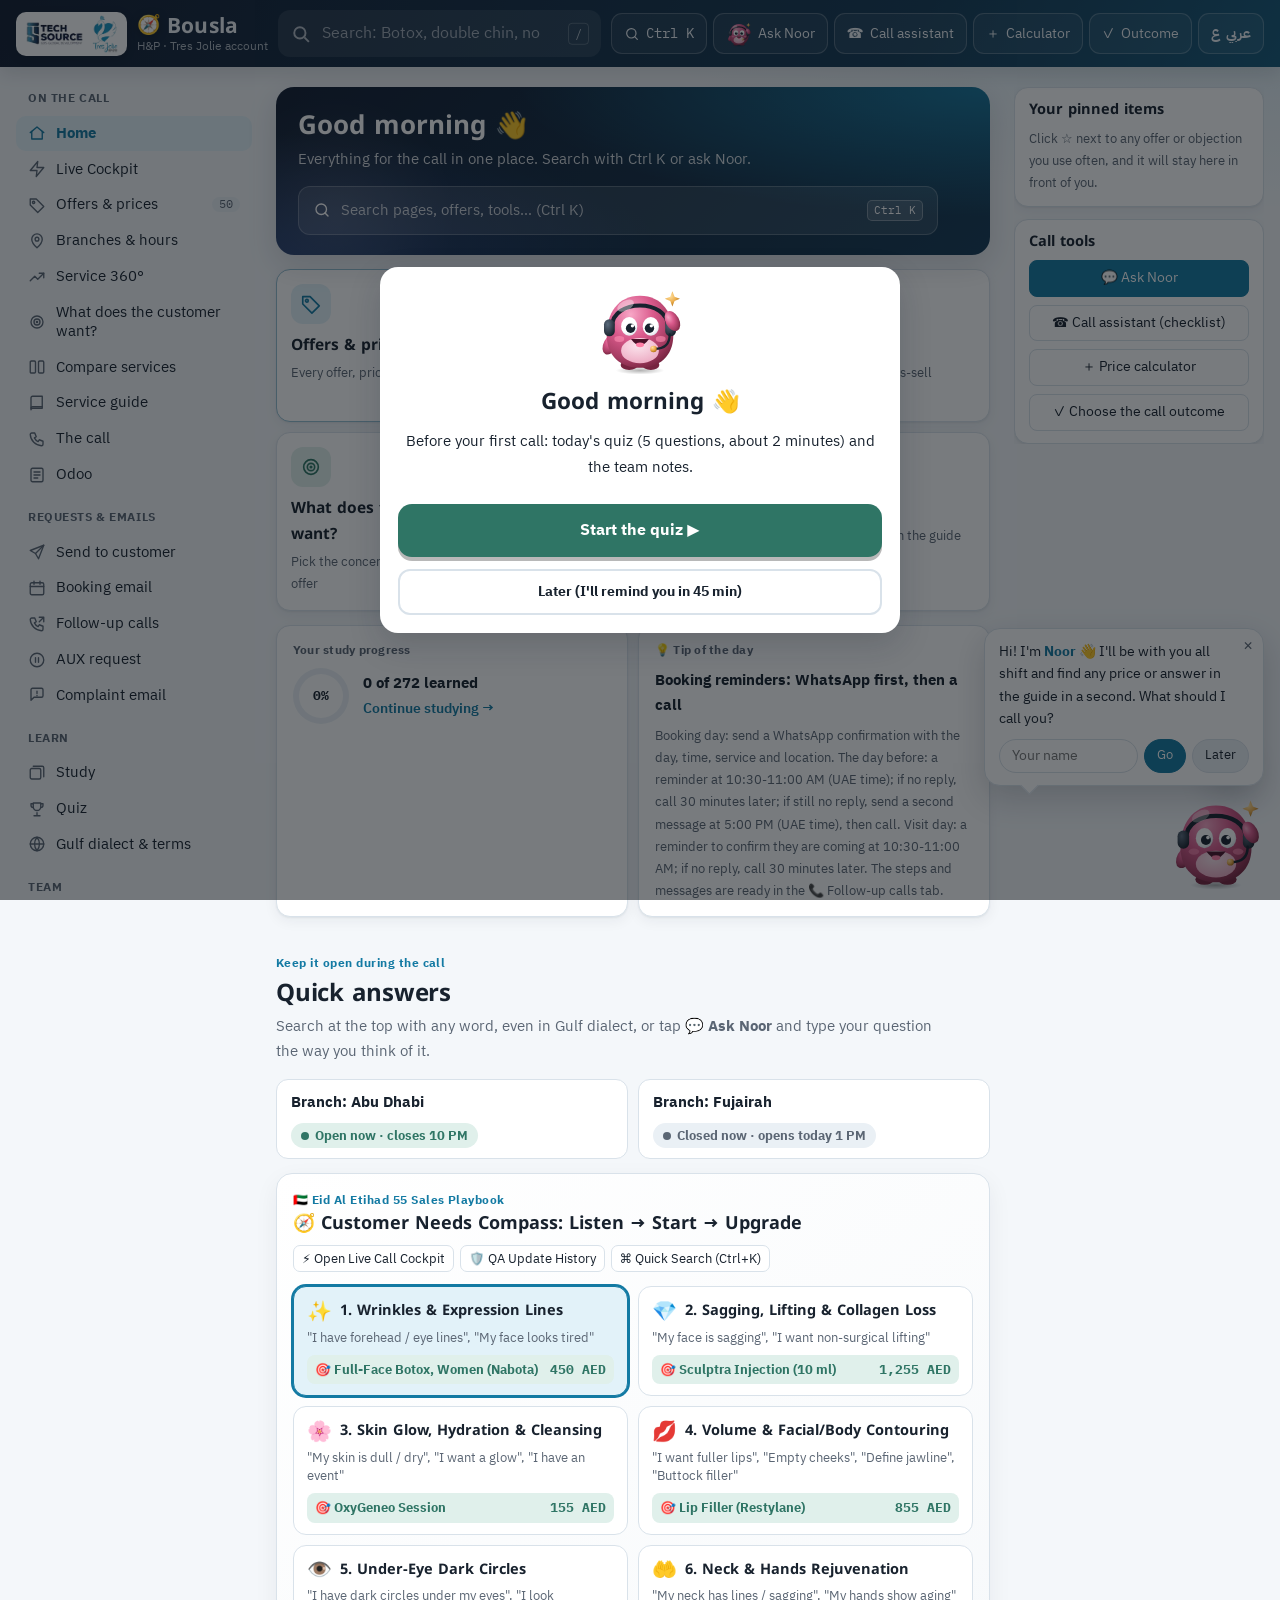
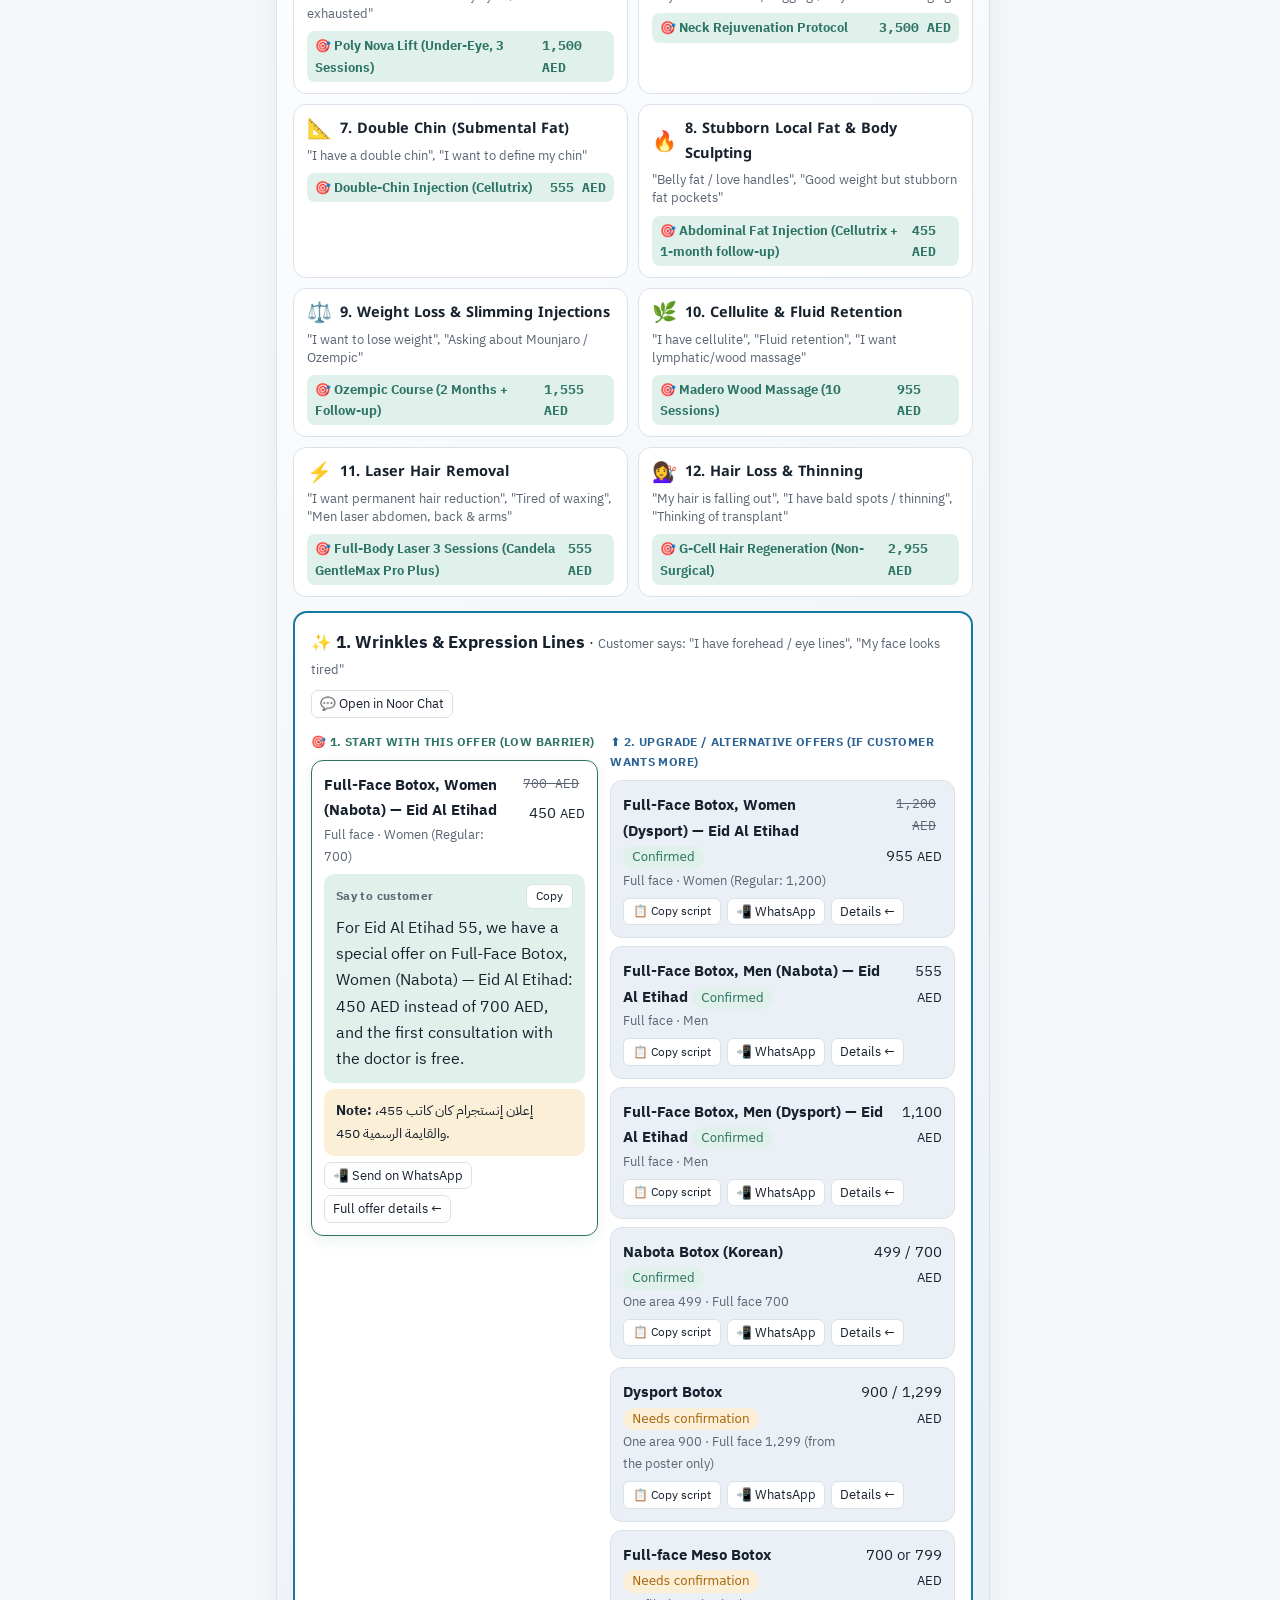
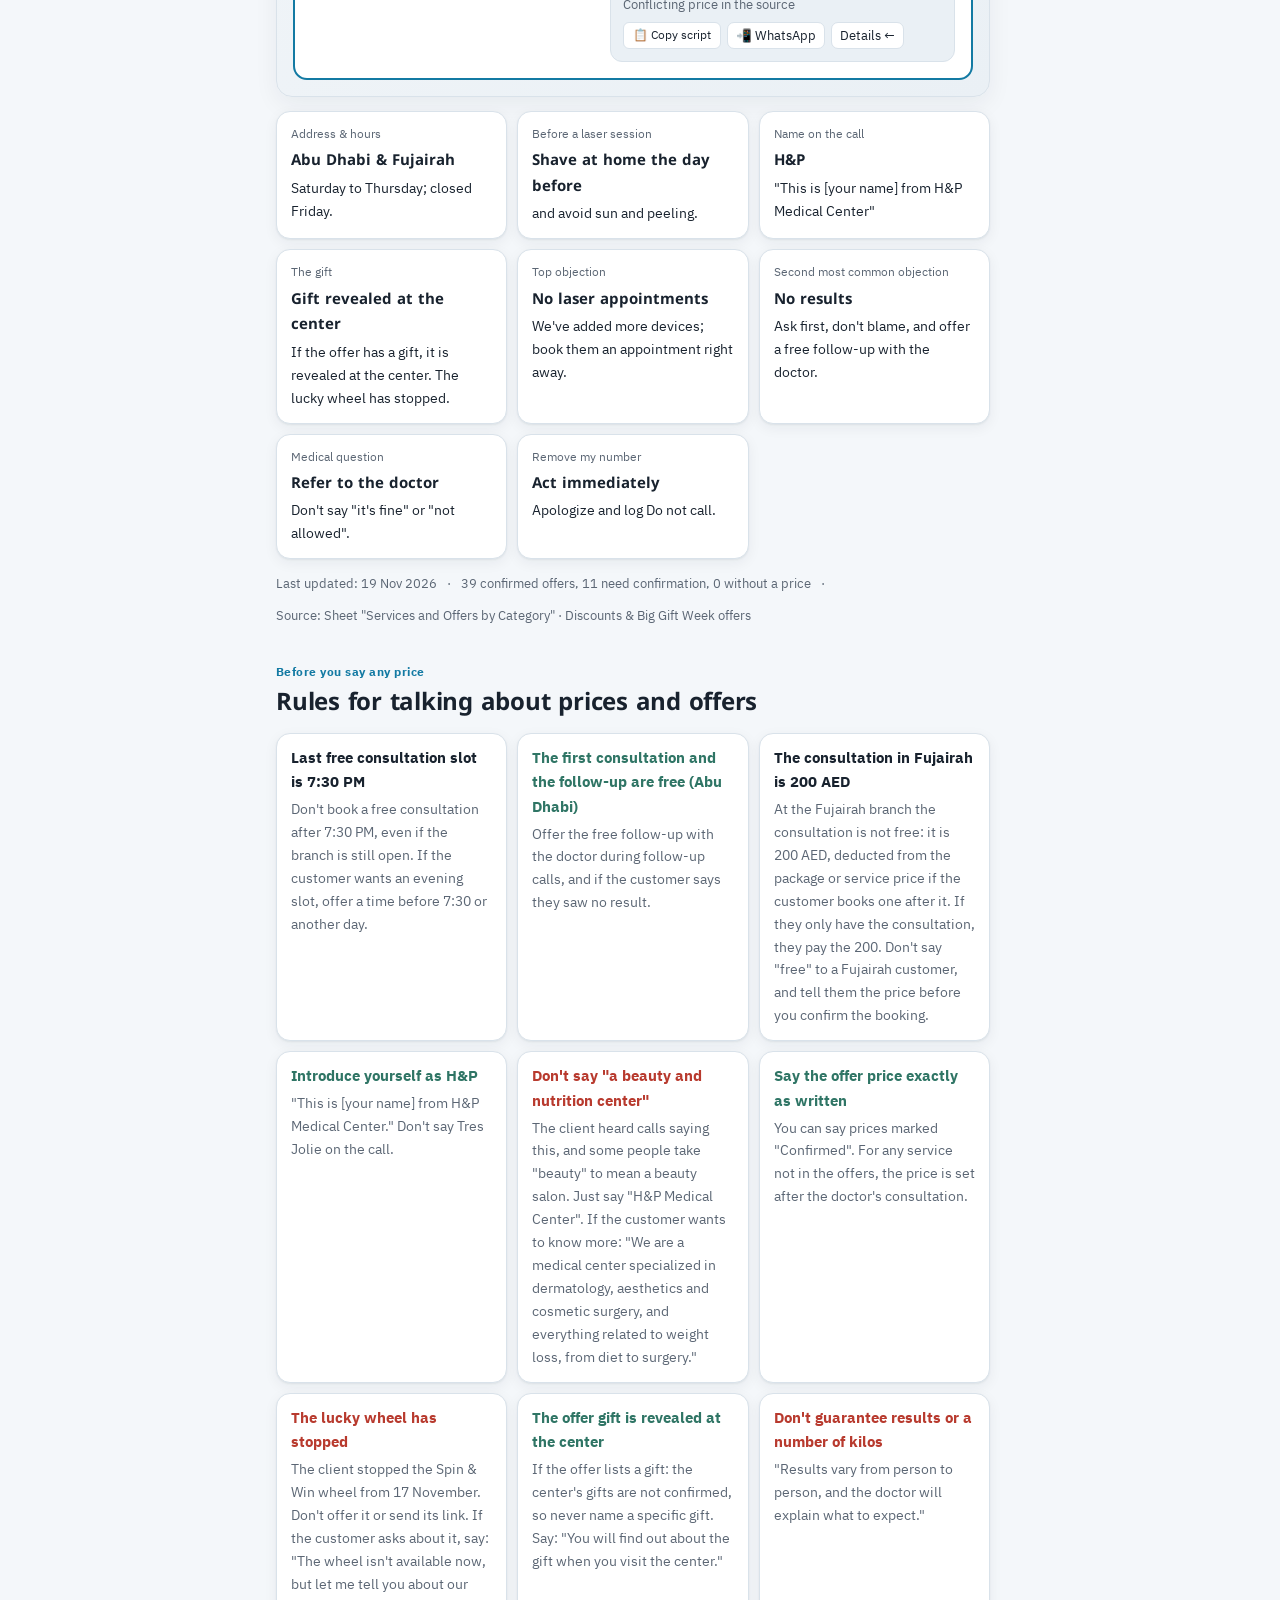
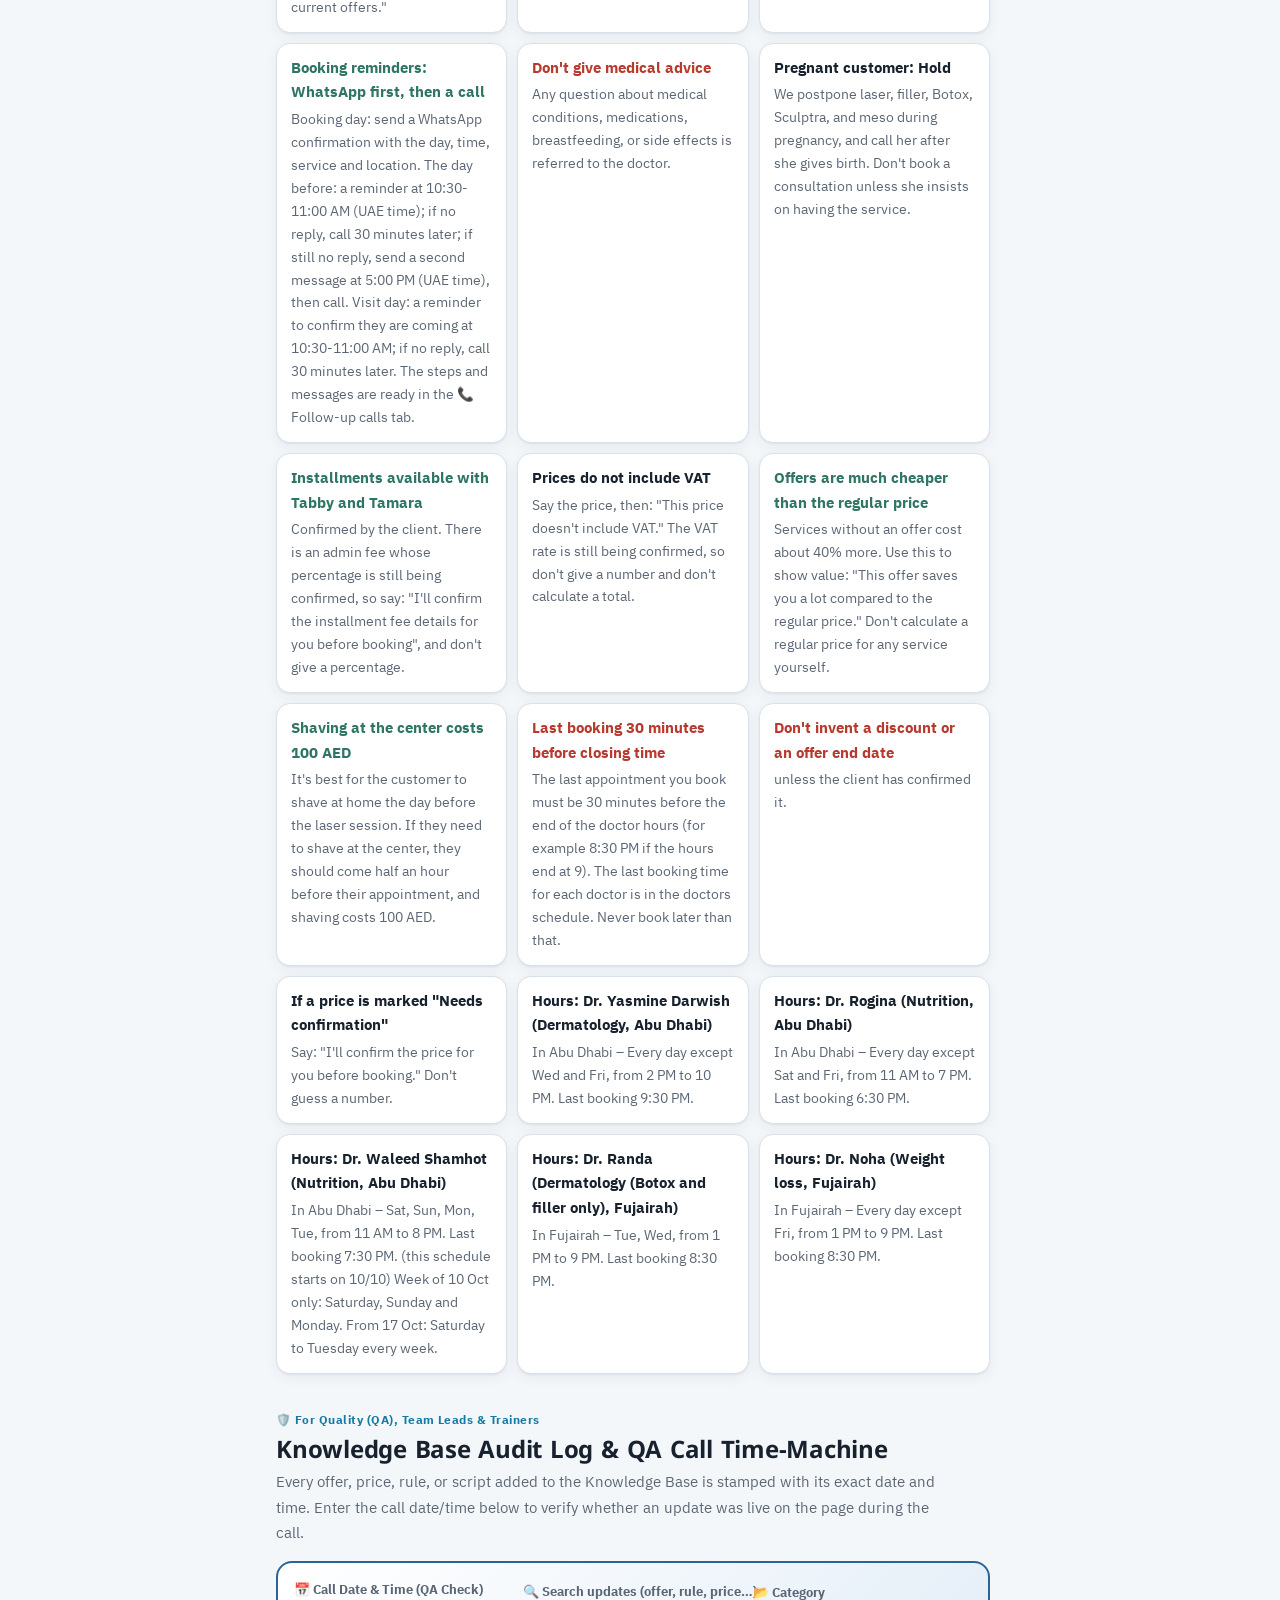
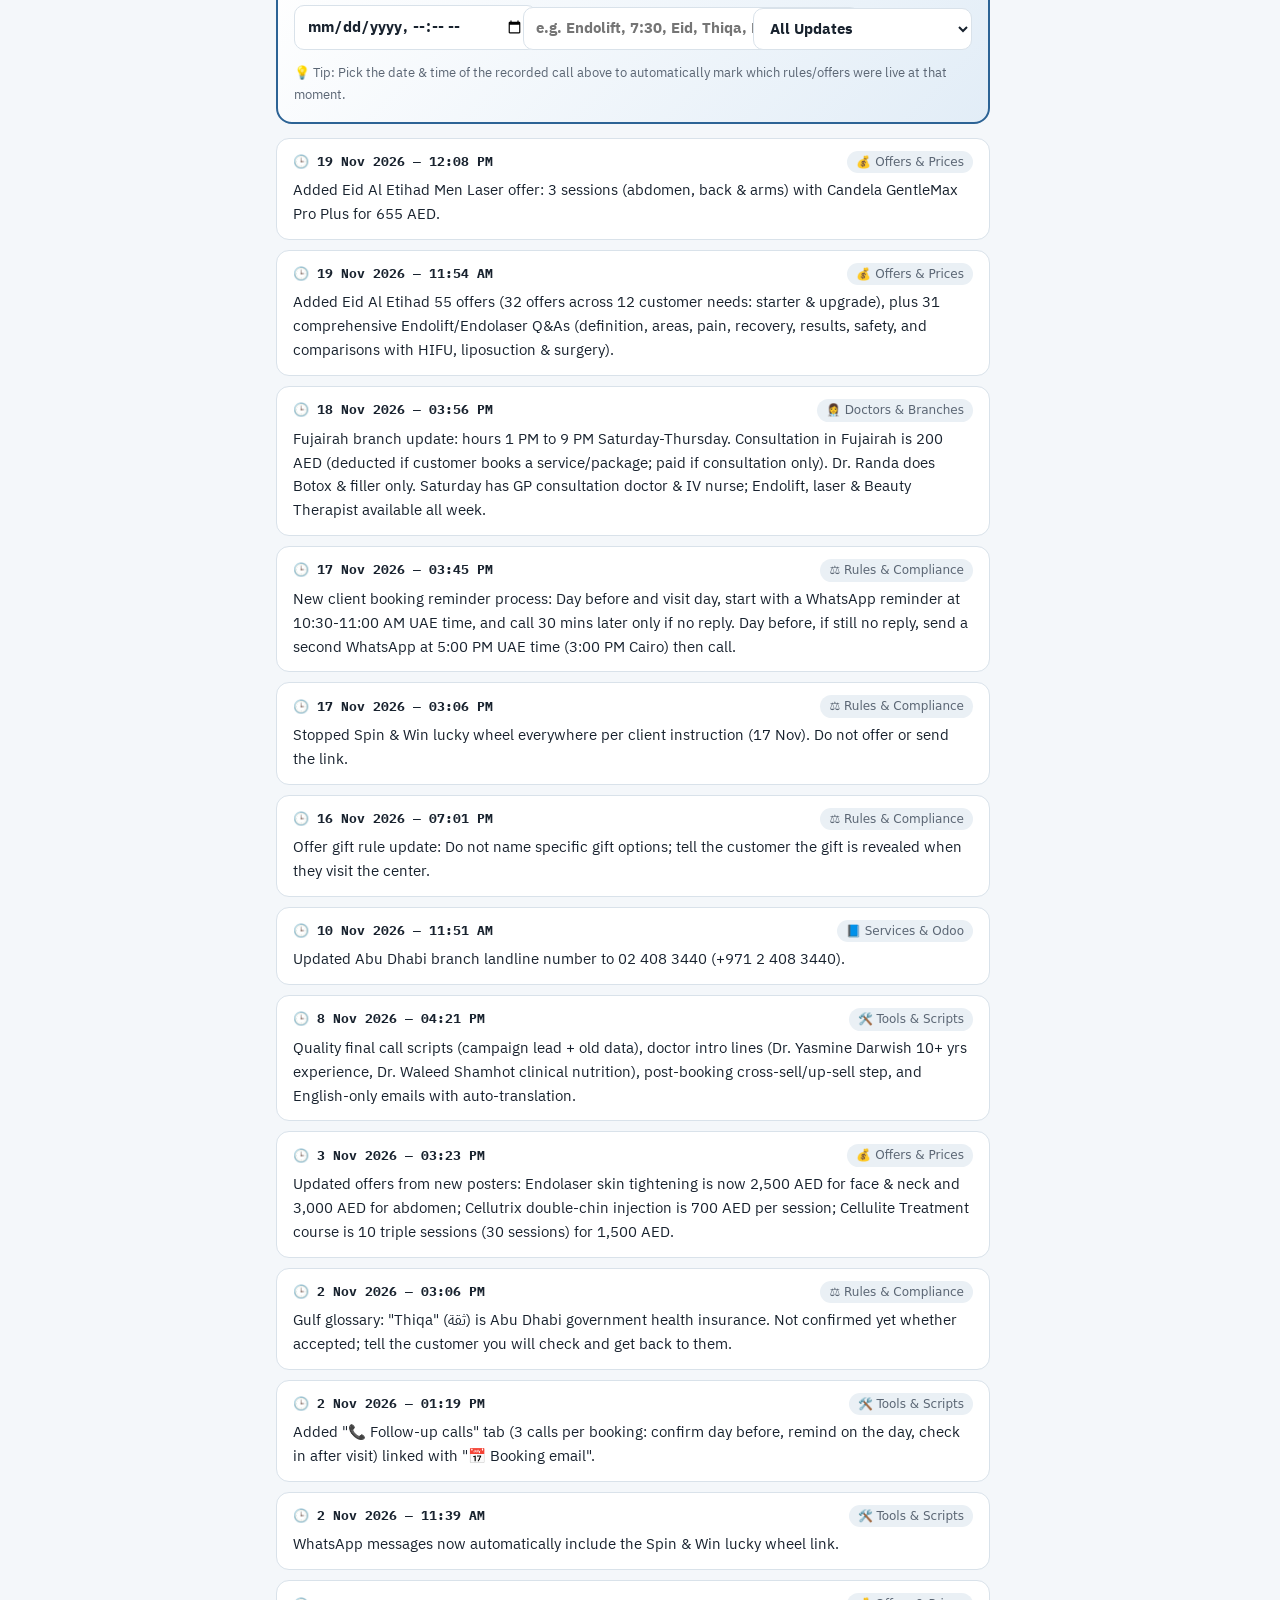
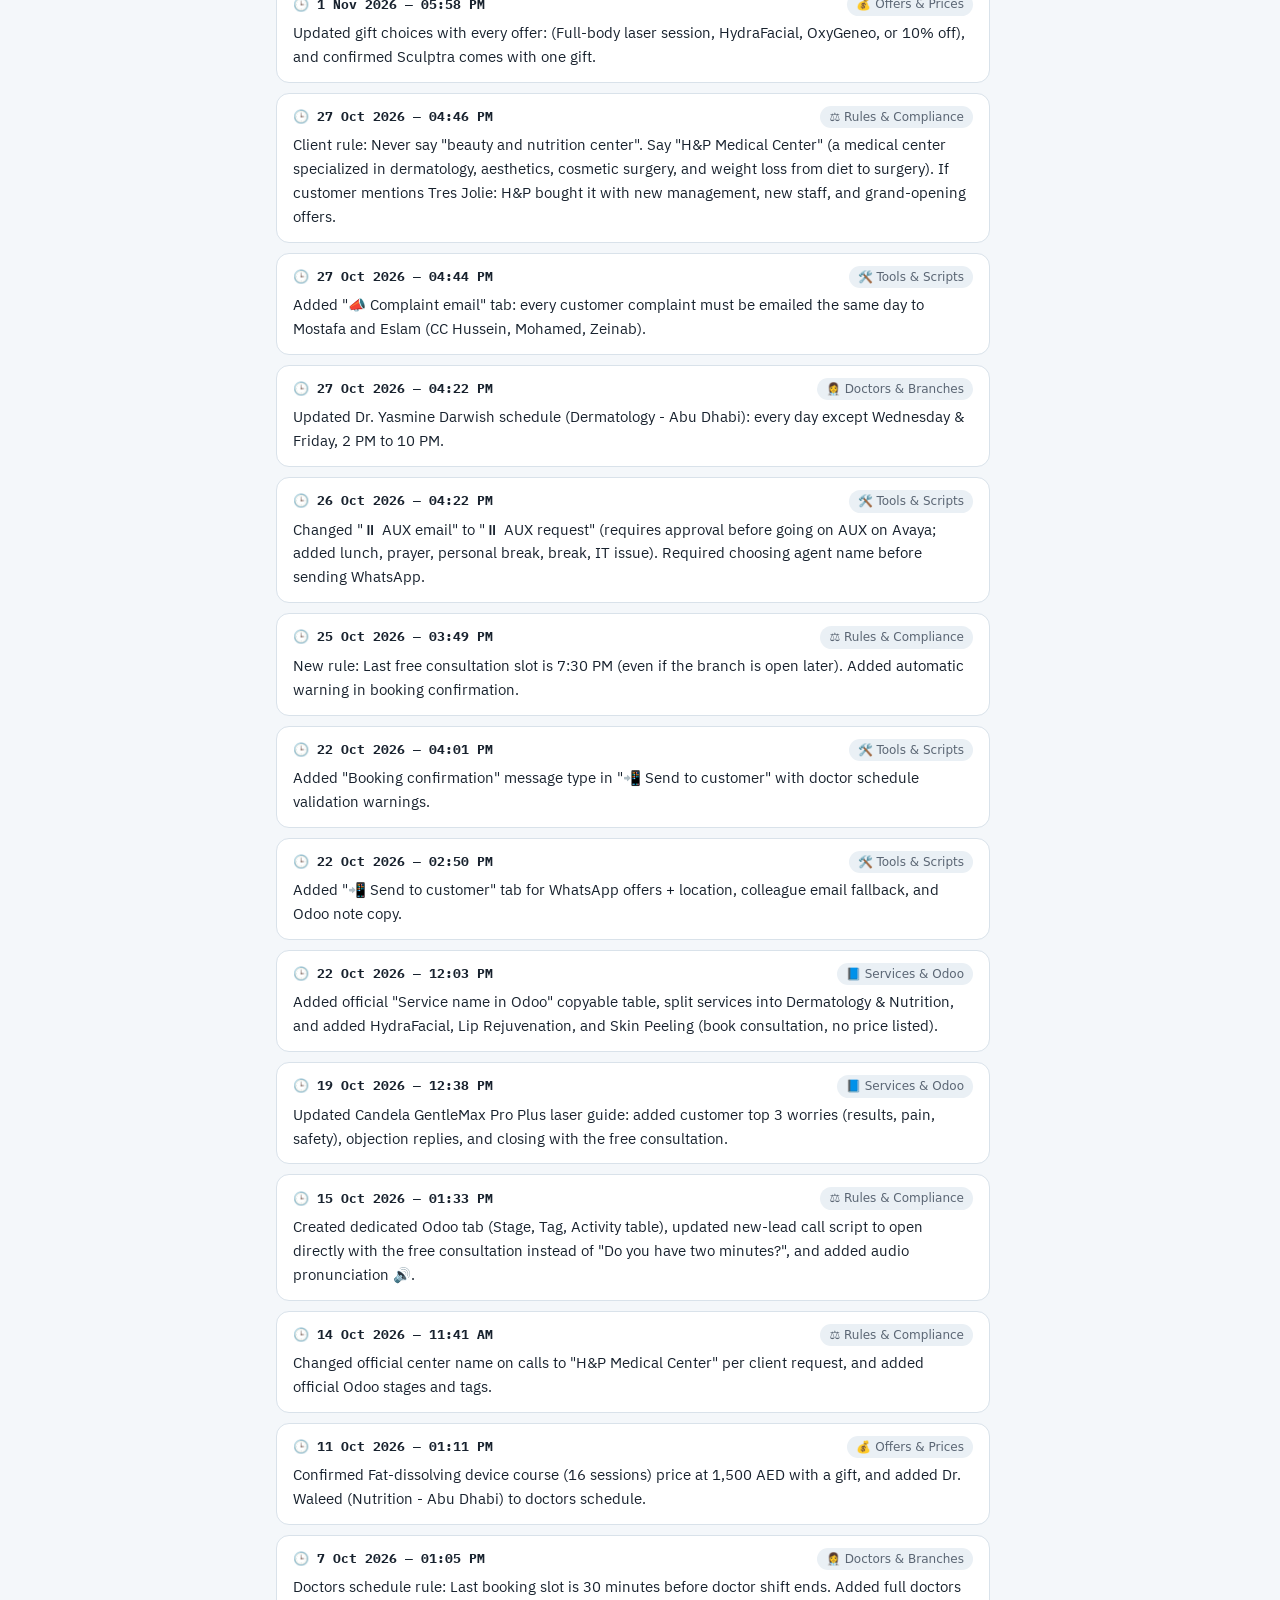
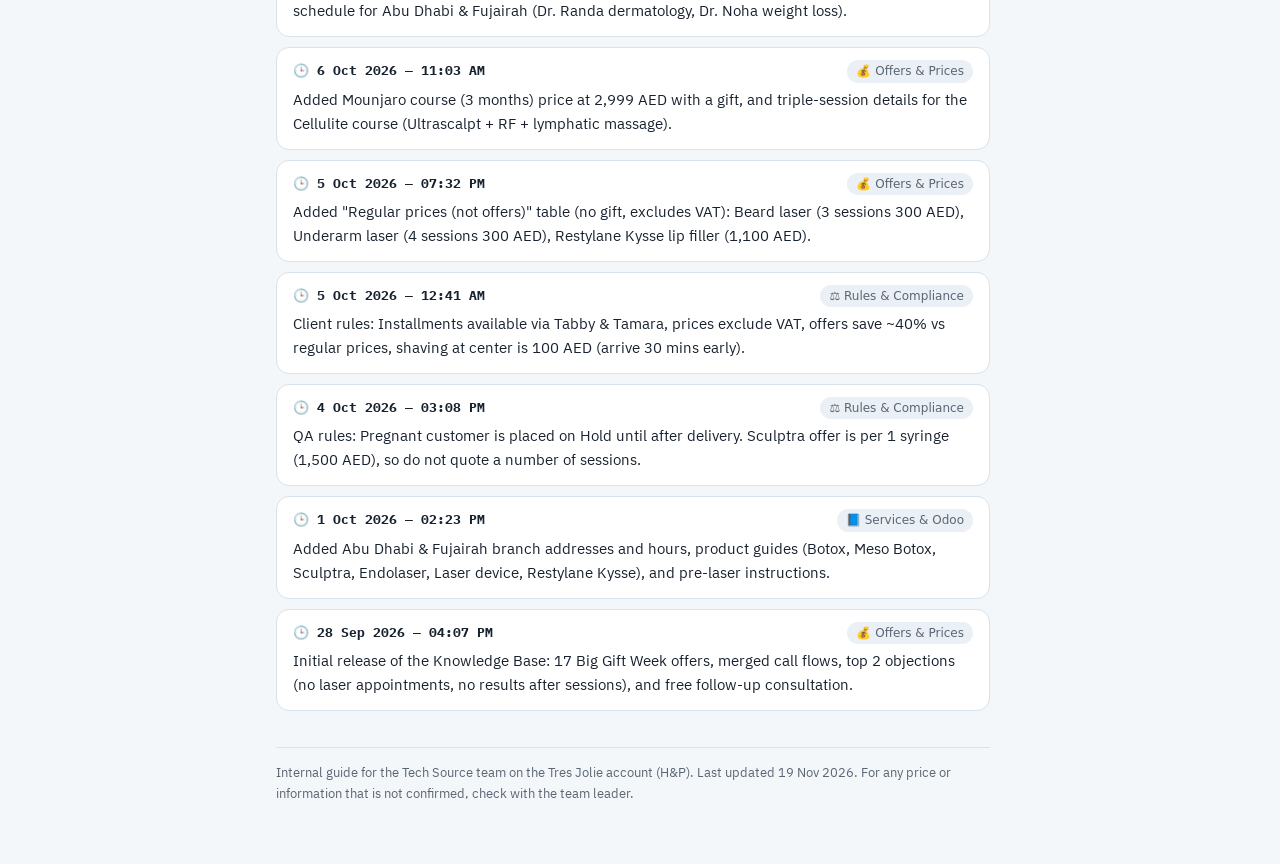
==== commit 7d69a82d: "Bosla 2.0: Eid Al Etihad 55 offers, Men Laser 655, 31 Endolift Q&As, Needs Compass, Genius Noor, Liv" ====
--- a/en.html
+++ b/en.html
@@ -462,7 +462,7 @@
 
 <script>
 /* ================= DATA ================= */
-const UPDATED='8 Nov 2026';
+const UPDATED='19 Nov 2026';
 const CLINIC_AR='H&P Medical Center';
 const SRC='Sheet "Services and Offers by Category" · Discounts & Big Gift Week offers';
 const CATS={union:'National Day offers',botox:'Botox',filler:'Filler',skin:'Glow & collagen',body:'Body contouring & fat dissolving',weight:'Weight loss',laser:'Laser hair removal',hair:'Hair'};
@@ -2189,6 +2189,766 @@
 { const w=$('buddy'); if(w){ $('bbody').innerHTML=noorSvg('happy'); $('bbody').setAttribute('aria-label',BUD_T.ask); $('bbody').title=BUD_T.ask; buddySync();
   let seen=null; try{ seen=sessionStorage.getItem('noor_hi'); sessionStorage.setItem('noor_hi','1'); }catch(e){}
   if(!seen) setTimeout(buddyGreet,1100); buddyIdle(); } }
+
+/* ================= BOSLA 2.0: EID AL ETIHAD 55, ENDOLIFT 31 Q&A, GENIUS NOOR, COCKPIT & QA AUDIT LOG ================= */
+(function(){
+  const EN = LANG === 'en';
+  const EID_OFFERS = [{"id":"eid_nabota_w","camp":"eid55","need":"wrinkles","tier":"start","cat":"botox","ar":"Full-Face Botox, Women (Nabota) — Eid Al Etihad","en":"Full-Face Botox, Women (Nabota) — Eid Al Etihad","price":"450","oldPrice":"700","pn":"Full face · Women (Regular: 700)","st":"ok","slide":"عيد الاتحاد 55 (قسم 1)","what":"Full-Face Botox, Women (Nabota) — Eid Al Etihad — Eid Al Etihad 55 special offer at H&P Medical Center.","guide":"botox","who":"العميلة بتقول: \"عندي خطوط في الجبهة / حوالين العين\"، \"وشي باين عليه تعب\" (عرض البداية).","say":"For Eid Al Etihad 55, we have a special offer on Full-Face Botox, Women (Nabota) — Eid Al Etihad: 450 AED instead of 700 AED, and the first consultation with the doctor is free.","qa":[["إعلان إنستجرام كان كاتب 455؟","السعر في القايمة الرسمية لعيد الاتحاد 450 درهم للوجه كامل للسيدات."],["كم يطول مفعوله؟","عادةً من 4 لـ 6 شهور، وبتختلف من شخص للتاني."]],"caution":"إعلان إنستجرام كان كاتب 455، والقايمة الرسمية 450."},{"id":"eid_dysport_w","camp":"eid55","need":"wrinkles","tier":"upgrade","cat":"botox","ar":"Full-Face Botox, Women (Dysport) — Eid Al Etihad","en":"Full-Face Botox, Women (Dysport) — Eid Al Etihad","price":"955","oldPrice":"1,200","pn":"Full face · Women (Regular: 1,200)","st":"ok","slide":"عيد الاتحاد 55 (قسم 1)","what":"Full-Face Botox, Women (Dysport) — Eid Al Etihad — Eid Al Etihad 55 special offer at H&P Medical Center.","guide":"botox","who":"ترقية لعميلة التجاعيد وخطوط التعبير اللي بتفضل البراند البريطاني ديسبورت.","say":"For Eid Al Etihad 55, we have a special offer on Full-Face Botox, Women (Dysport) — Eid Al Etihad: 955 AED instead of 1,200 AED, and the first consultation with the doctor is free.","qa":[["وش الفرق بين نابوتا وديسبورت؟","الاتنين ممتازين ومعتمدين عالمياً. نابوتا كوري واقتصادي، وديسبورت بريطاني بينتشر على مساحة أوسع. الدكتورة تحدد الأنسب ليكي في الاستشارة المجانية."]],"caution":""},{"id":"eid_nabota_m","camp":"eid55","need":"wrinkles","tier":"upgrade","cat":"botox","ar":"Full-Face Botox, Men (Nabota) — Eid Al Etihad","en":"Full-Face Botox, Men (Nabota) — Eid Al Etihad","price":"555","oldPrice":"","pn":"Full face · Men","st":"ok","slide":"عيد الاتحاد 55 (قسم 1)","what":"Full-Face Botox, Men (Nabota) — Eid Al Etihad — Eid Al Etihad 55 special offer at H&P Medical Center.","guide":"botox","who":"عميل راجل بيسأل عن بوتوكس للوجه كامل أو خطوط الجبهة والتعبير.","say":"For Eid Al Etihad 55, we have a special offer on Full-Face Botox, Men (Nabota) — Eid Al Etihad: 555 AED, and the first consultation with the doctor is free.","qa":[],"caution":"أول مرة يظهر سعر بوتوكس للرجالة لوحده."},{"id":"eid_dysport_m","camp":"eid55","need":"wrinkles","tier":"upgrade","cat":"botox","ar":"Full-Face Botox, Men (Dysport) — Eid Al Etihad","en":"Full-Face Botox, Men (Dysport) — Eid Al Etihad","price":"1,100","oldPrice":"","pn":"Full face · Men","st":"ok","slide":"عيد الاتحاد 55 (قسم 1)","what":"Full-Face Botox, Men (Dysport) — Eid Al Etihad — Eid Al Etihad 55 special offer at H&P Medical Center.","guide":"botox","who":"عميل راجل بيفضل بوتوكس ديسبورت البريطاني للوجه كامل.","say":"For Eid Al Etihad 55, we have a special offer on Full-Face Botox, Men (Dysport) — Eid Al Etihad: 1,100 AED, and the first consultation with the doctor is free.","qa":[],"caution":""},{"id":"eid_sculptra","camp":"eid55","need":"sagging","tier":"start","cat":"skin","ar":"Sculptra Injection (10 ml) — Eid Al Etihad","en":"Sculptra Injection (10 ml) — Eid Al Etihad","price":"1,255","oldPrice":"1,800","pn":"10 مل · Instead of 1,800 (Regular: 1,499)","st":"ok","slide":"عيد الاتحاد 55 (قسم 2)","what":"Sculptra Injection (10 ml) — Eid Al Etihad — Eid Al Etihad 55 special offer at H&P Medical Center.","guide":"sculptra","who":"العميل بيقول: \"وشي بقى مرخي\"، \"عايزة شد من غير جراحة\"، \"ملامحي نزلت\" (عرض البداية).","say":"For Eid Al Etihad 55, we have a special offer on Sculptra Injection (10 ml) — Eid Al Etihad: 1,255 AED instead of 1,800 AED, and the first consultation with the doctor is free.","qa":[["متى تبان النتيجة؟","بالتدريج من أول شهر لتالت شهر لأنها بتحفز الكولاجين الطبيعي."]],"caution":""},{"id":"eid_liftage","camp":"eid55","need":"sagging","tier":"upgrade","cat":"skin","ar":"Liftage Injection — Eid Al Etihad","en":"Liftage Injection — Eid Al Etihad","price":"1,355","oldPrice":"2,100","pn":"Instead of 2,100","st":"ok","slide":"عيد الاتحاد 55 (قسم 2)","what":"Liftage Injection — Eid Al Etihad — Eid Al Etihad 55 special offer at H&P Medical Center.","who":"ترقية للعميل اللي بيسأل عن ترهل وشد البشرة وفقدان الكولاجين.","say":"For Eid Al Etihad 55, we have a special offer on Liftage Injection — Eid Al Etihad: 1,355 AED instead of 2,100 AED, and the first consultation with the doctor is free.","qa":[],"caution":"أول سعر معلن لـ Liftage لوحده."},{"id":"eid_calcium","camp":"eid55","need":"sagging","tier":"upgrade","cat":"filler","ar":"Calcium Filler — Eid Al Etihad","en":"Calcium Filler — Eid Al Etihad","price":"1,155","oldPrice":"2,400","pn":"Instead of 2,400 (Regular: 1,699)","st":"warn","slide":"عيد الاتحاد 55 (قسم 2)","what":"Calcium Filler — Eid Al Etihad — Eid Al Etihad 55 special offer at H&P Medical Center.","who":"العميل بيسأل عن شد الترهل أو تحديد الملامح وتحفيز الكولاجين.","say":"For Eid Al Etihad 55, we have a special offer on Calcium Filler — Eid Al Etihad: 1,155 AED instead of 2,400 AED, and the first consultation with the doctor is free.","qa":[],"caution":"الرقم مطبوع مش واضح في الصورة (1?55)، غالباً 1,155 درهم — يتأكد من الكلاينت قبل التأكيد النهائي."},{"id":"eid_euro_lift","camp":"eid55","need":"sagging","tier":"upgrade","cat":"skin","ar":"European Lifting Protocol — Eid Al Etihad","en":"European Lifting Protocol — Eid Al Etihad","price":"3,999","oldPrice":"","pn":"بوتوكس + سكالبترا + Liftage + 10 خيوط مونو هدية","st":"warn","slide":"عيد الاتحاد 55 (قسم 2 · منشور 17 نوفمبر)","what":"European Lifting Protocol — Eid Al Etihad — Eid Al Etihad 55 special offer at H&P Medical Center.","who":"ترقية ممتازة (VIP) للعميلة اللي عايزة شد كامل ومتكامل للوجه بدون جراحة.","say":"For Eid Al Etihad 55, we have a special offer on European Lifting Protocol — Eid Al Etihad: 3,999 AED, and the first consultation with the doctor is free.","qa":[],"caution":"منشور على صفحات السوشيال ميديا (17 نوفمبر) ومش في القايمة الرسمية المطبوعة."},{"id":"eid_oxygeneo","camp":"eid55","need":"glow","tier":"start","cat":"skin","ar":"OxyGeneo Session — Eid Al Etihad","en":"OxyGeneo Session — Eid Al Etihad","price":"155","oldPrice":"250","pn":"1 session (Regular: 250)","st":"ok","slide":"عيد الاتحاد 55 (قسم 3)","what":"OxyGeneo Session — Eid Al Etihad — Eid Al Etihad 55 special offer at H&P Medical Center.","who":"العميل بيقول: \"بشرتي باهتة / ناشفة\"، \"عايزة جلو\"، \"عندي مناسبة\" (عرض البداية).","say":"For Eid Al Etihad 55, we have a special offer on OxyGeneo Session — Eid Al Etihad: 155 AED instead of 250 AED, and the first consultation with the doctor is free.","qa":[],"caution":""},{"id":"eid_hydrafacial","camp":"eid55","need":"glow","tier":"upgrade","cat":"skin","ar":"Hydrafacial Session — Eid Al Etihad","en":"Hydrafacial Session — Eid Al Etihad","price":"255","oldPrice":"300","pn":"1 session (Regular: 300)","st":"ok","slide":"عيد الاتحاد 55 (قسم 3)","what":"Hydrafacial Session — Eid Al Etihad — Eid Al Etihad 55 special offer at H&P Medical Center.","who":"العميل عايز تنظيف عميق للبشرة ونضارة وترطيب.","say":"For Eid Al Etihad 55, we have a special offer on Hydrafacial Session — Eid Al Etihad: 255 AED instead of 300 AED, and the first consultation with the doctor is free.","qa":[],"caution":""},{"id":"eid_complete_beauty","camp":"eid55","need":"glow","tier":"upgrade","cat":"skin","ar":"Complete Beauty Package — Eid Al Etihad","en":"Complete Beauty Package — Eid Al Etihad","price":"1,000","oldPrice":"","pn":"2 ليزر + 2 هيدرافيشل + 2 أوكسجينيو + 2 مساج لمفاوي","st":"ok","slide":"عيد الاتحاد 55 (قسم 3)","what":"Complete Beauty Package — Eid Al Etihad — Eid Al Etihad 55 special offer at H&P Medical Center.","who":"ترقية للعميلة اللي بتجهز لمناسبة أو عايزة عناية شاملة بالبشرة والجسم.","say":"For Eid Al Etihad 55, we have a special offer on Complete Beauty Package — Eid Al Etihad: 1,000 AED, and the first consultation with the doctor is free.","qa":[],"caution":"إعلان إنستجرام (18 نوفمبر) مكتوب فيه جلسة ليزر واحدة، والقايمة الرسمية فيها 2. اعتمد القايمة الرسمية (جلستين) لحد ما يتأكد."},{"id":"eid_beauty_pkg","camp":"eid55","need":"glow","tier":"upgrade","cat":"skin","ar":"Eid Al Etihad Beauty Package","en":"Eid Al Etihad Beauty Package","price":"1,555","oldPrice":"2,500","pn":"سكالبترا + ليزر فل بودي + هيدرافيشل · Instead of 2,500 (Regular: 2,098)","st":"warn","slide":"عيد الاتحاد 55 (قسم 3 · منشور 16 نوفمبر)","what":"Eid Al Etihad Beauty Package — Eid Al Etihad 55 special offer at H&P Medical Center.","who":"ترقية ممتازة جداً: سكالبترا لوحدها بـ 1,255، فبفرق 300 درهم بس بتاخد معاها ليزر فل بودي وهيدرافيشل!","say":"For Eid Al Etihad 55, we have a special offer on Eid Al Etihad Beauty Package: 1,555 AED instead of 2,500 AED, and the first consultation with the doctor is free.","qa":[],"caution":"منشورة على الصفحات (16 نوفمبر) ومش في القايمة الرسمية."},{"id":"eid_rrs_box","camp":"eid55","need":"glow","tier":"upgrade","cat":"skin","ar":"RRS Full Box (3 Syringes) — Eid Al Etihad","en":"RRS Full Box (3 Syringes) — Eid Al Etihad","price":"1,555","oldPrice":"2,400","pn":"3 syringes (Long Lasting + HyalLift + Under Eye) · Instead of 2,400 (Regular: 1,699)","st":"ok","slide":"عيد الاتحاد 55 (قسم 3)","what":"RRS Full Box (3 Syringes) — Eid Al Etihad — Eid Al Etihad 55 special offer at H&P Medical Center.","who":"العميلة اللي عايزة كورس حقن نضارة وشد متكامل للوجه وتحت العين.","say":"For Eid Al Etihad 55, we have a special offer on RRS Full Box (3 Syringes) — Eid Al Etihad: 1,555 AED instead of 2,400 AED, and the first consultation with the doctor is free.","qa":[],"caution":""},{"id":"eid_restylane_lip","camp":"eid55","need":"volume","tier":"start","cat":"filler","ar":"Lip Filler (Restylane) — Eid Al Etihad","en":"Lip Filler (Restylane) — Eid Al Etihad","price":"855","oldPrice":"1,400","pn":"Instead of 1,400 (Regular: 999)","st":"ok","slide":"عيد الاتحاد 55 (قسم 4)","what":"Lip Filler (Restylane) — Eid Al Etihad — Eid Al Etihad 55 special offer at H&P Medical Center.","guide":"kysse","who":"العميلة بتقول: \"عايزة أكبر شفايفي\" أو \"عايزة فيلر شفايف طبيعي\" (عرض البداية).","say":"For Eid Al Etihad 55, we have a special offer on Lip Filler (Restylane) — Eid Al Etihad: 855 AED instead of 1,400 AED, and the first consultation with the doctor is free.","qa":[],"caution":""},{"id":"eid_restylane_face","camp":"eid55","need":"volume","tier":"upgrade","cat":"filler","ar":"Face Filler 1 ml (Restylane) — Eid Al Etihad","en":"Face Filler 1 ml (Restylane) — Eid Al Etihad","price":"855","oldPrice":"1,400","pn":"1 مل · Instead of 1,400","st":"ok","slide":"عيد الاتحاد 55 (قسم 4)","what":"Face Filler 1 ml (Restylane) — Eid Al Etihad — Eid Al Etihad 55 special offer at H&P Medical Center.","who":"العميلة بتقول: \"خدودي فاضية\"، \"عايزة أحدد الفك (جو لاين)\".","say":"For Eid Al Etihad 55, we have a special offer on Face Filler 1 ml (Restylane) — Eid Al Etihad: 855 AED instead of 1,400 AED, and the first consultation with the doctor is free.","qa":[],"caution":"خدمة جديدة في قائمة الأسعار."},{"id":"eid_buttock_filler","camp":"eid55","need":"volume","tier":"upgrade","cat":"filler","ar":"Buttock Filler (100 ml) — Eid Al Etihad","en":"Buttock Filler (100 ml) — Eid Al Etihad","price":"6,555","oldPrice":"9,000","pn":"100 مل · Instead of 9,000","st":"ok","slide":"عيد الاتحاد 55 (قسم 4)","what":"Buttock Filler (100 ml) — Eid Al Etihad — Eid Al Etihad 55 special offer at H&P Medical Center.","who":"العميلة بتسأل عن فيلر الجسم أو تكبير المؤخرة.","say":"For Eid Al Etihad 55, we have a special offer on Buttock Filler (100 ml) — Eid Al Etihad: 6,555 AED instead of 9,000 AED, and the first consultation with the doctor is free.","qa":[],"caution":"خدمة جديدة، أول مرة تظهر في العروض."},{"id":"eid_polynova_eye","camp":"eid55","need":"eyes","tier":"start","cat":"skin","ar":"Poly Nova Lift (Under-Eye, 3 Sessions) — Eid Al Etihad","en":"Poly Nova Lift (Under-Eye, 3 Sessions) — Eid Al Etihad","price":"1,500","oldPrice":"","pn":"3 sessions لعلاج الهالات تحت العين","st":"warn","slide":"عيد الاتحاد 55 (قسم 5 · منشور 17-18 نوفمبر)","what":"Poly Nova Lift (Under-Eye, 3 Sessions) — Eid Al Etihad — Eid Al Etihad 55 special offer at H&P Medical Center.","who":"العميل بيقول: \"عندي هالات / سواد تحت عيني\"، \"باين عليا سهرانة\" (عرض البداية).","say":"For Eid Al Etihad 55, we have a special offer on Poly Nova Lift (Under-Eye, 3 Sessions) — Eid Al Etihad: 1,500 AED, and the first consultation with the doctor is free.","qa":[],"caution":"منشور على الصفحات (17 و18 نوفمبر) ومش في القايمة الرسمية."},{"id":"eid_neck_proto","camp":"eid55","need":"neck_hands","tier":"start","cat":"skin","ar":"Neck Rejuvenation Protocol — Eid Al Etihad","en":"Neck Rejuvenation Protocol — Eid Al Etihad","price":"3,500","oldPrice":"","pn":"3 months: 3 PRP + هايفو + كالسيوم","st":"warn","slide":"عيد الاتحاد 55 (قسم 6 · منشور 17 نوفمبر)","what":"Neck Rejuvenation Protocol — Eid Al Etihad — Eid Al Etihad 55 special offer at H&P Medical Center.","who":"العميل بيقول: \"رقبتي فيها خطوط / ترهل\" (عرض البداية للرقبة).","say":"For Eid Al Etihad 55, we have a special offer on Neck Rejuvenation Protocol — Eid Al Etihad: 3,500 AED, and the first consultation with the doctor is free.","qa":[],"caution":"منشور على الصفحات (17 نوفمبر) ومش في القايمة الرسمية."},{"id":"eid_hand_proto","camp":"eid55","need":"neck_hands","tier":"upgrade","cat":"skin","ar":"Hand Rejuvenation Protocol — Eid Al Etihad","en":"Hand Rejuvenation Protocol — Eid Al Etihad","price":"3,700","oldPrice":"","pn":"3 months: RRS Long Lasting + 3 PRP + كالسيوم","st":"warn","slide":"عيد الاتحاد 55 (قسم 6 · منشور 17 نوفمبر)","what":"Hand Rejuvenation Protocol — Eid Al Etihad — Eid Al Etihad 55 special offer at H&P Medical Center.","who":"العميلة بتقول: \"إيديا باين عليها السن / عروق أو تجاعيد اليدين\".","say":"For Eid Al Etihad 55, we have a special offer on Hand Rejuvenation Protocol — Eid Al Etihad: 3,700 AED, and the first consultation with the doctor is free.","qa":[],"caution":"منشور على الصفحات (17 نوفمبر) ومش في القايمة الرسمية."},{"id":"eid_cellutrix_chin","camp":"eid55","need":"double_chin","tier":"start","cat":"body","ar":"Double-Chin Injection (Cellutrix) — Eid Al Etihad","en":"Double-Chin Injection (Cellutrix) — Eid Al Etihad","price":"555","oldPrice":"700","pn":"1 session (Regular: 700)","st":"ok","slide":"عيد الاتحاد 55 (قسم 7)","what":"Double-Chin Injection (Cellutrix) — Eid Al Etihad — Eid Al Etihad 55 special offer at H&P Medical Center.","who":"العميل بيقول: \"عندي غبغب / دبل تشن\"، \"عايز أحدد الدقن\" (عرض البداية).","say":"For Eid Al Etihad 55, we have a special offer on Double-Chin Injection (Cellutrix) — Eid Al Etihad: 555 AED instead of 700 AED, and the first consultation with the doctor is free.","qa":[],"caution":""},{"id":"eid_endolaser_chin","camp":"eid55","need":"double_chin","tier":"upgrade","cat":"body","ar":"Endolaser for Double Chin — Eid Al Etihad","en":"Endolaser for Double Chin — Eid Al Etihad","price":"1,555","oldPrice":"2,500","pn":"تحديد وشد الذقن المزدوج بالإندوليزر","st":"ok","slide":"عيد الاتحاد 55 (قسم 7)","what":"Endolaser for Double Chin — Eid Al Etihad — Eid Al Etihad 55 special offer at H&P Medical Center.","guide":"endolaser","who":"ترقية للعميل اللي عنده ترهل ودهون في منطقة الذقن المزدوج وعايز نتيجة أقوى.","say":"For Eid Al Etihad 55, we have a special offer on Endolaser for Double Chin — Eid Al Etihad: 1,555 AED instead of 2,500 AED, and the first consultation with the doctor is free.","qa":[],"caution":"السعر العادي المعلن سابقاً كان للوش والرقبة كاملين (2,500) مش للدقن بس."},{"id":"eid_abd_inj","camp":"eid55","need":"local_fat","tier":"start","cat":"body","ar":"Abdominal Fat Injection (Cellutrix + 1-month follow-up)","en":"Abdominal Fat Injection (Cellutrix + 1-month follow-up)","price":"455","oldPrice":"600","pn":"syringesة + follow-up شهر (Regular: 600)","st":"ok","slide":"عيد الاتحاد 55 (قسم 8)","what":"Abdominal Fat Injection (Cellutrix + 1-month follow-up) — Eid Al Etihad 55 special offer at H&P Medical Center.","who":"العميل بيقول: \"كرش / دهون في البطن أو الجنب\"، \"وزني كويس بس عندي دهون في أماكن\" (عرض البداية).","say":"For Eid Al Etihad 55, we have a special offer on Abdominal Fat Injection (Cellutrix + 1-month follow-up): 455 AED instead of 600 AED, and the first consultation with the doctor is free.","qa":[],"caution":""},{"id":"eid_ultrasculpt","camp":"eid55","need":"local_fat","tier":"upgrade","cat":"body","ar":"Ultra Sculpt (10 Sessions) — Eid Al Etihad","en":"Ultra Sculpt (10 Sessions) — Eid Al Etihad","price":"655","oldPrice":"1,000","pn":"10 sessions (Regular: 1,000)","st":"ok","slide":"عيد الاتحاد 55 (قسم 8)","what":"Ultra Sculpt (10 Sessions) — Eid Al Etihad — Eid Al Etihad 55 special offer at H&P Medical Center.","who":"ترقية لعميل الدهون الموضعية ونحت الجسم بالأجهزة.","say":"For Eid Al Etihad 55, we have a special offer on Ultra Sculpt (10 Sessions) — Eid Al Etihad: 655 AED instead of 1,000 AED, and the first consultation with the doctor is free.","qa":[],"caution":""},{"id":"eid_lasersculpt","camp":"eid55","need":"local_fat","tier":"upgrade","cat":"body","ar":"Laser Sculpt (6 Sessions) — Eid Al Etihad","en":"Laser Sculpt (6 Sessions) — Eid Al Etihad","price":"955","oldPrice":"1,500","pn":"6 sessions","st":"ok","slide":"عيد الاتحاد 55 (قسم 8)","what":"Laser Sculpt (6 Sessions) — Eid Al Etihad — Eid Al Etihad 55 special offer at H&P Medical Center.","who":"ترقية لعميل نحت القوام وإذابة الدهون الموضعية.","say":"For Eid Al Etihad 55, we have a special offer on Laser Sculpt (6 Sessions) — Eid Al Etihad: 955 AED instead of 1,500 AED, and the first consultation with the doctor is free.","qa":[],"caution":"السعر السابق في العروض القديمة كان 1,500 لـ 16 جلسة أجهزة."},{"id":"eid_bodydesign","camp":"eid55","need":"local_fat","tier":"upgrade","cat":"body","ar":"Body Design (10 Sessions) — Eid Al Etihad","en":"Body Design (10 Sessions) — Eid Al Etihad","price":"955","oldPrice":"","pn":"10 sessions نحت وتنسيق القوام","st":"ok","slide":"عيد الاتحاد 55 (قسم 8)","what":"Body Design (10 Sessions) — Eid Al Etihad — Eid Al Etihad 55 special offer at H&P Medical Center.","who":"ترقية لعميل نحت الجسم والدهون الموضعية.","say":"For Eid Al Etihad 55, we have a special offer on Body Design (10 Sessions) — Eid Al Etihad: 955 AED, and the first consultation with the doctor is free.","qa":[],"caution":"خدمة جديدة، أول مرة تظهر."},{"id":"eid_ozempic","camp":"eid55","need":"weight_loss","tier":"start","cat":"weight","ar":"Ozempic Course (2 Months + Follow-up) — Eid Al Etihad","en":"Ozempic Course (2 Months + Follow-up) — Eid Al Etihad","price":"1,555","oldPrice":"","pn":"2 months + follow-up طبية وغذائية","st":"ok","slide":"عيد الاتحاد 55 (قسم 9)","what":"Ozempic Course (2 Months + Follow-up) — Eid Al Etihad — Eid Al Etihad 55 special offer at H&P Medical Center.","who":"العميل بيقول: \"عايز أخس\"، \"جربت دايت ومنفعش\"، \"بسأل على مونجارو / أوزمبك\" (عرض البداية للتخسيس).","say":"For Eid Al Etihad 55, we have a special offer on Ozempic Course (2 Months + Follow-up) — Eid Al Etihad: 1,555 AED, and the first consultation with the doctor is free.","qa":[["أقدر آخده من غير دكتور؟","لا، لازم استشارة مع الدكتور الأول يقيّم حالتك، والاستشارة مجانية."]],"caution":"خدمة جديدة، أول مرة تظهر. زي مونجارو: دوا بروشتة، متجاوبش على جرعات أو أمراض، وحوّل أي سؤال طبي للدكتور."},{"id":"eid_mounjaro","camp":"eid55","need":"weight_loss","tier":"upgrade","cat":"weight","ar":"Mounjaro Course (+ 3 Months Follow-up) — Eid Al Etihad","en":"Mounjaro Course (+ 3 Months Follow-up) — Eid Al Etihad","price":"2,555","oldPrice":"3,200","pn":"مع 3 months follow-up · Instead of 3,200 (Regular: 2,799)","st":"ok","slide":"عيد الاتحاد 55 (قسم 9)","what":"Mounjaro Course (+ 3 Months Follow-up) — Eid Al Etihad — Eid Al Etihad 55 special offer at H&P Medical Center.","who":"العميل بيسأل عن كورس مونجارو أو عايز ترقية لكورس 3 شهور.","say":"For Eid Al Etihad 55, we have a special offer on Mounjaro Course (+ 3 Months Follow-up) — Eid Al Etihad: 2,555 AED instead of 3,200 AED, and the first consultation with the doctor is free.","qa":[],"caution":"دوا بروشتة — متوعدش بعدد كيلوهات ومتجاوبش أسئلة طبية."},{"id":"eid_madero","camp":"eid55","need":"cellulite","tier":"start","cat":"body","ar":"Madero Wood Massage (10 Sessions) — Eid Al Etihad","en":"Madero Wood Massage (10 Sessions) — Eid Al Etihad","price":"955","oldPrice":"1,500","pn":"10 sessions (Regular: 1,500)","st":"ok","slide":"عيد الاتحاد 55 (قسم 10)","what":"Madero Wood Massage (10 Sessions) — Eid Al Etihad — Eid Al Etihad 55 special offer at H&P Medical Center.","who":"العميل بيقول: \"عندي سيلوليت / تكسير\"، \"جسمي محتبس مياه\"، \"عايزة مساج\" (عرض البداية).","say":"For Eid Al Etihad 55, we have a special offer on Madero Wood Massage (10 Sessions) — Eid Al Etihad: 955 AED instead of 1,500 AED, and the first consultation with the doctor is free.","qa":[],"caution":""},{"id":"eid_massage_pkg","camp":"eid55","need":"cellulite","tier":"upgrade","cat":"body","ar":"Massage Package (10 Sessions: Medical / Madero / Lymphatic)","en":"Massage Package (10 Sessions: Medical / Madero / Lymphatic)","price":"1,500","oldPrice":"","pn":"10 sessions: طبي أو ماديرو أو لمفاوي","st":"warn","slide":"عيد الاتحاد 55 (قسم 10)","what":"Massage Package (10 Sessions: Medical / Madero / Lymphatic) — Eid Al Etihad 55 special offer at H&P Medical Center.","who":"العميل عايز باقة مساج شاملة (طبي أو لمفاوي أو ماديرو).","say":"For Eid Al Etihad 55, we have a special offer on Massage Package (10 Sessions: Medical / Madero / Lymphatic): 1,500 AED, and the first consultation with the doctor is free.","qa":[],"caution":"منشورة على الصفحات ومش في القايمة الرسمية (القايمة الرسمية فيها ماديرو 10 جلسات بـ 955)."},{"id":"eid_cellulite","camp":"eid55","need":"cellulite","tier":"upgrade","cat":"body","ar":"Cellulite Course (30 Sessions) — Eid Al Etihad","en":"Cellulite Course (30 Sessions) — Eid Al Etihad","price":"1,555","oldPrice":"","pn":"30 جلسة (10 sessions ثلاثية)","st":"warn","slide":"عيد الاتحاد 55 (قسم 10)","what":"Cellulite Course (30 Sessions) — Eid Al Etihad — Eid Al Etihad 55 special offer at H&P Medical Center.","who":"ترقية للعميلة اللي عايزة كورس مكثف (30 جلسة) لعلاج السيلوليت.","say":"For Eid Al Etihad 55, we have a special offer on Cellulite Course (30 Sessions) — Eid Al Etihad: 1,555 AED, and the first consultation with the doctor is free.","qa":[],"caution":"انتبه: سعر العرض في بوستر عيد الاتحاد (1,555) أعلى بـ 55 درهم من قايمة 31 أكتوبر (1,500). يتأكد من الكلاينت."},{"id":"eid_laser_3","camp":"eid55","need":"laser","tier":"start","cat":"laser","ar":"Full-Body Laser 3 Sessions (Candela GentleMax Pro Plus) — Eid Al Etihad","en":"Full-Body Laser 3 Sessions (Candela GentleMax Pro Plus) — Eid Al Etihad","price":"555","oldPrice":"897","pn":"3 sessions · Regular: 897 (3 × 299)","st":"ok","slide":"عيد الاتحاد 55 (قسم 11)","what":"Full-Body Laser 3 Sessions (Candela GentleMax Pro Plus) — Eid Al Etihad — Eid Al Etihad 55 special offer at H&P Medical Center.","guide":"laser","who":"العميلة بتقول: \"عايزة أشيل الشعر نهائي\"، \"تعبت من الواكس\" (عرض البداية السريع لليزر).","say":"For Eid Al Etihad 55, we have a special offer on Full-Body Laser 3 Sessions (Candela GentleMax Pro Plus) — Eid Al Etihad: 555 AED instead of 897 AED, and the first consultation with the doctor is free.","qa":[["وكم الـ 6 جلسات؟","لو حابة الباكدج الأكبر (6 جلسات)، متاح بـ 1,000 درهم للسيدات بدون الظهر والبطن، أو 1,500 شامل الظهر والبطن."]],"caution":"الرقم مطبوع \"A555\" في الصورة والمقصود 555 درهم (بدل 897)."},{"id":"eid_laser_men_3","camp":"eid55","need":"laser","tier":"upgrade","cat":"laser","ar":"Men Laser 3 Sessions (Abdomen, Back & Arms) — Eid Al Etihad","en":"Men Laser 3 Sessions (Abdomen, Back & Arms) — Eid Al Etihad","price":"655","oldPrice":"","pn":"3 sessions · Men (بطن + ضهر + ذراعات)","st":"ok","slide":"عيد الاتحاد 55 (قسم 11)","what":"Men Laser 3 Sessions (Abdomen, Back & Arms) — Eid Al Etihad — Eid Al Etihad 55 special offer at H&P Medical Center.","guide":"laser","who":"عميل راجل بيسأل عن ليزر إزالة الشعر لمنطقة البطن والظهر والذراعين.","say":"For Eid Al Etihad 55, we have a special offer on Men Laser 3 Sessions (Abdomen, Back & Arms) — Eid Al Etihad: 655 AED, and the first consultation with the doctor is free.","qa":[["ينفع للجسم كامل للرجال؟","أيوه، متاح كمان باكدج الجسم كامل للرجال 6 جلسات (بـ 1,250 بدون الظهر والبطن، أو 1,800 شامل الظهر والبطن)."]],"caution":""},{"id":"eid_gcell","camp":"eid55","need":"hair_loss","tier":"start","cat":"skin","ar":"G-Cell Hair Regeneration (Non-Surgical) — Eid Al Etihad","en":"G-Cell Hair Regeneration (Non-Surgical) — Eid Al Etihad","price":"2,955","oldPrice":"5,000","pn":"Non-surgical · Instead of 5,000","st":"ok","slide":"عيد الاتحاد 55 (قسم 12)","what":"G-Cell Hair Regeneration (Non-Surgical) — Eid Al Etihad — Eid Al Etihad 55 special offer at H&P Medical Center.","who":"العميل بيقول: \"شعري بيقع\"، \"عندي فراغات / صلع\"، \"بفكر في زراعة\" (عرض البداية).","say":"For Eid Al Etihad 55, we have a special offer on G-Cell Hair Regeneration (Non-Surgical) — Eid Al Etihad: 2,955 AED instead of 5,000 AED, and the first consultation with the doctor is free.","qa":[["تغنيني عن زراعة الشعر؟","تقنية G-Cell بتعالج التساقط والفراغات بدون جراحة، والدكتور في الاستشارة المجانية هيقيّم البصيلات ويقولك النتيجة المتوقعة لحالتك."]],"caution":"أول سعر معلن لـ G-Cell. متقولش \"بديل مضمون للزراعة لكل الحالات\"، قول \"علاج متطور بدون جراحة والدكتور يقيّم حالتك\"."}];
+  const NEEDS = [{"id":"wrinkles","icon":"✨","ar":"1. تجاعيد وخطوط التعبير","en":"1. Wrinkles & Expression Lines","custAr":"\"عندي خطوط في الجبهة / حوالين العين\"، \"وشي باين عليه تعب\"","custEn":"\"I have forehead / eye lines\", \"My face looks tired\"","startId":"eid_nabota_w","upIds":["eid_dysport_w","eid_nabota_m","eid_dysport_m","nabota","dysport","meso"]},{"id":"sagging","icon":"💎","ar":"2. ترهل وشد وفقدان الكولاجين","en":"2. Sagging, Lifting & Collagen Loss","custAr":"\"وشي بقى مرخي\"، \"عايزة شد من غير جراحة\"، \"ملامحي نزلت\"","custEn":"\"My face is sagging\", \"I want non-surgical lifting\"","startId":"eid_sculptra","upIds":["eid_liftage","eid_calcium","eid_euro_lift","endolaser","sculptra"]},{"id":"glow","icon":"🌸","ar":"3. نضارة وترطيب وتنظيف البشرة","en":"3. Skin Glow, Hydration & Cleansing","custAr":"\"بشرتي باهتة / ناشفة\"، \"عايزة جلو\"، \"عندي مناسبة\"","custEn":"\"My skin is dull / dry\", \"I want a glow\", \"I have an event\"","startId":"eid_oxygeneo","upIds":["eid_hydrafacial","eid_complete_beauty","eid_beauty_pkg","eid_rrs_box","dermapen","rrs"]},{"id":"volume","icon":"💋","ar":"4. حجم وتحديد الملامح","en":"4. Volume & Facial/Body Contouring","custAr":"\"عايزة أكبّر شفايفي\"، \"خدودي فاضية\"، \"عايزة أحدد الفك\"، \"تكبير المؤخرة\"","custEn":"\"I want fuller lips\", \"Empty cheeks\", \"Define jawline\", \"Buttock filler\"","startId":"eid_restylane_lip","upIds":["eid_restylane_face","eid_buttock_filler","lipfill","facefill"]},{"id":"eyes","icon":"👁️","ar":"5. الهالات تحت العين","en":"5. Under-Eye Dark Circles","custAr":"\"عندي هالات / سواد تحت عيني\"، \"باين عليا سهرانة\"","custEn":"\"I have dark circles under my eyes\", \"I look exhausted\"","startId":"eid_polynova_eye","upIds":["rrseye","eid_rrs_box"]},{"id":"neck_hands","icon":"🤲","ar":"6. الرقبة واليدين","en":"6. Neck & Hands Rejuvenation","custAr":"\"رقبتي فيها خطوط / ترهل\"، \"إيديا باين عليها السن\"","custEn":"\"My neck has lines / sagging\", \"My hands show aging\"","startId":"eid_neck_proto","upIds":["eid_hand_proto","endolaser"]},{"id":"double_chin","icon":"📐","ar":"7. الدقن المزدوج (الغبغب)","en":"7. Double Chin (Submental Fat)","custAr":"\"عندي غبغب / دبل تشن\"، \"عايز أحدد الدقن\"","custEn":"\"I have a double chin\", \"I want to define my chin\"","startId":"eid_cellutrix_chin","upIds":["eid_endolaser_chin","silutrix","endolaser"]},{"id":"local_fat","icon":"🔥","ar":"8. دهون موضعية ونحت الجسم","en":"8. Stubborn Local Fat & Body Sculpting","custAr":"\"كرش / دهون في البطن أو الجنب\"، \"وزني كويس بس عندي دهون في أماكن\"","custEn":"\"Belly fat / love handles\", \"Good weight but stubborn fat pockets\"","startId":"eid_abd_inj","upIds":["eid_ultrasculpt","eid_lasersculpt","eid_bodydesign","fatcourse","endolaser"]},{"id":"weight_loss","icon":"⚖️","ar":"9. تخسيس وإنقاص الوزن","en":"9. Weight Loss & Slimming Injections","custAr":"\"عايز أخس\"، \"جربت دايت ومنفعش\"، \"بسأل على مونجارو / أوزمبك\"","custEn":"\"I want to lose weight\", \"Asking about Mounjaro / Ozempic\"","startId":"eid_ozempic","upIds":["eid_mounjaro","mounjaro","fatcourse"]},{"id":"cellulite","icon":"🌿","ar":"10. سيلوليت واحتباس السوائل","en":"10. Cellulite & Fluid Retention","custAr":"\"عندي سيلوليت / تكسير\"، \"جسمي محتبس مياه\"، \"عايزة مساج\"","custEn":"\"I have cellulite\", \"Fluid retention\", \"I want lymphatic/wood massage\"","startId":"eid_madero","upIds":["eid_massage_pkg","eid_cellulite","cellulite","lymph"]},{"id":"laser","icon":"⚡","ar":"11. إزالة الشعر بالليزر","en":"11. Laser Hair Removal","custAr":"\"عايزة أشيل الشعر نهائي\"، \"تعبت من الواكس\"، \"ليزر رجال بطن وضهر وذراعات\"","custEn":"\"I want permanent hair reduction\", \"Tired of waxing\", \"Men laser abdomen, back & arms\"","startId":"eid_laser_3","upIds":["eid_laser_men_3","laser1","laser2"]},{"id":"hair_loss","icon":"💇‍♀️","ar":"12. تساقط وضعف الشعر","en":"12. Hair Loss & Thinning","custAr":"\"شعري بيقع\"، \"عندي فراغات / صلع\"، \"بفكر في زراعة\"","custEn":"\"My hair is falling out\", \"I have bald spots / thinning\", \"Thinking of transplant\"","startId":"eid_gcell","upIds":[]}];
+  const ENDO_QA = [["What is Endolift (Endolaser)?","Endolift is a laser aesthetic procedure that helps improve skin sagging and tighten the skin, stimulates collagen production, and can also help reduce localized fat in some cases, using micro-optical laser fibers inserted under the skin by the doctor."],["Is Endolift a surgical operation?","No, it is a minimally invasive procedure, not a traditional surgical lift, where fine laser fibers are introduced under the skin by the doctor."],["How does the Endolift device work?","The doctor uses very fine laser fibers under the skin to deliver thermal laser energy to the tissues, stimulating collagen, improving skin firmness, and helping with localized fat depending on the case."],["What is the difference between Endolift and regular laser?","Endolift uses micro-laser fibers that work underneath the skin, rather than a laser applied only to the outer skin surface. Each technology has its own indication."],["Can Endolift be done for the face?","Yes, it can be used to improve sagging in areas of the face such as the lower face, jawline, and under the chin, based on the doctor's assessment."],["Can Endolift be done for the neck?","Yes, it can help improve the appearance of skin sagging in the neck, and the doctor determines its suitability for your case."],["Can Endolift be done for the abdomen?","It can be used to improve skin firmness and some localized fat in the abdomen, though severe sagging or excess skin may require different options assessed by the doctor."],["Can Endolift be done for the arms?","Yes, it can be used to improve skin laxity in the arms, especially the inner arms, depending on the case."],["Can I treat more than one area in the same session?","This depends on the requested areas, the patient's condition, procedure time, and medical protocol. The doctor decides if multiple areas can be treated together."],["Is the Endolift session painful & does it need anesthesia?","Pain perception varies from person to person. The doctor determines the appropriate local anesthesia method before the procedure to minimize discomfort."],["Will I feel the laser under the skin?","Sensation varies; there may be a feeling of pressure or mild discomfort during the procedure, and the doctor monitors you throughout."],["How long does the session take?","It varies by area size and number of areas (small face area: 30-45 mins, full face: 45-90 mins, larger body area: 1-2 hours). The exact duration is confirmed after the doctor's assessment."],["How long is the recovery time after Endolift?","Recovery is generally shorter than surgical lifts, though mild swelling, bruising, or soreness may occur depending on the area and body nature."],["Can I return to work the next day?","Most patients can resume daily activities after the session, and the doctor will advise you on the best timing for your case."],["Will there be swelling or bruising?","Yes, temporary swelling, mild bruising, or redness in the treated area can occur and varies from person to person."],["Can I go to the gym or be exposed to the sun after the session?","It is best to avoid strenuous exercise initially and follow the doctor's instructions regarding sun exposure, sunscreen use, and returning to sports."],["When do Endolift results appear? Are they immediate?","Some initial improvement may be noticed early, but final results are not completely immediate; they develop gradually over the following months (1 to 3 months and up to 6 months) as collagen forms."],["How long do Endolift results last?","Duration varies depending on skin nature, age, lifestyle, and degree of sagging. The doctor will explain realistic expectations for your case."],["Does Endolift really tighten skin, cause weight loss, or remove excess skin?","Its goal is improving skin firmness and local fat contour in suitable cases—it is not a weight-loss or obesity treatment, and if there is severe excess skin, surgery might be needed as decided by the doctor."],["How many sessions do I need? Is one session enough?","The number of sessions is not fixed for everyone; it depends on the area, degree of sagging, and desired result. We cannot confirm that one session is enough before the doctor's evaluation."],["How much is the Endolift session and why does price vary by area?","Price depends on the area size and procedure details (in Eid Al Etihad offers: Double Chin is 1,555 AED; in standard offers: Face & Neck 2,500 AED and Abdomen 3,000 AED). Which area are you interested in?"],["Is Endolift safe? Could burns or lumps happen?","Like any thermal medical aesthetic procedure, it has benefits and potential risks (such as burns or skin irregularity if not performed properly). Safety relies on proper case selection and an experienced doctor following the right protocol."],["Who cannot do Endolift (pregnancy, breastfeeding, diabetes, blood thinners)?","Not every case is suitable. You must inform the doctor about pregnancy, breastfeeding, diabetes, blood thinners, or skin/clotting issues so the doctor can decide whether to proceed or postpone."],["What is the difference between Endolift, HIFU, liposuction, and surgical lifting?","Endolift uses subcutaneous micro-laser fibers (different from HIFU's ultrasound waves or liposuction's fat suction). It is not a replacement for surgical lifting in cases of severe sagging. The doctor will recommend the best option for you."],["I am afraid of the procedure / I need to think / Is there a guarantee?","That is completely natural! No cosmetic result can be guaranteed 100% because individual responses vary. We can book you a free consultation with the doctor to explain all steps, benefits, and expected outcomes before you decide."]];
+  const EID_VARS = [{"id":"eid_nab_w","o":"eid_nabota_w","t":"[Eid 55] Full-Face Botox, Women (Nabota)","p":450},{"id":"eid_dys_w","o":"eid_dysport_w","t":"[Eid 55] Full-Face Botox, Women (Dysport)","p":955},{"id":"eid_nab_m","o":"eid_nabota_m","t":"[Eid 55] Full-Face Botox, Men (Nabota)","p":555},{"id":"eid_dys_m","o":"eid_dysport_m","t":"[Eid 55] Full-Face Botox, Men (Dysport)","p":1100},{"id":"eid_scul","o":"eid_sculptra","t":"[Eid 55] Sculptra Injection (10 ml)","p":1255},{"id":"eid_lift","o":"eid_liftage","t":"[Eid 55] Liftage Injection","p":1355},{"id":"eid_calc","o":"eid_calcium","t":"[Eid 55] Calcium Filler","p":1155,"w":1},{"id":"eid_euro","o":"eid_euro_lift","t":"[Eid 55] European Lifting Protocol","p":3999,"w":1},{"id":"eid_oxy","o":"eid_oxygeneo","t":"[Eid 55] OxyGeneo Session","p":155},{"id":"eid_hyd","o":"eid_hydrafacial","t":"[Eid 55] Hydrafacial Session","p":255},{"id":"eid_comp","o":"eid_complete_beauty","t":"[Eid 55] Complete Beauty Package","p":1000},{"id":"eid_bpkg","o":"eid_beauty_pkg","t":"[Eid 55] Eid Al Etihad Beauty Package","p":1555,"w":1},{"id":"eid_rrsb","o":"eid_rrs_box","t":"[Eid 55] RRS Full Box (3 Syringes)","p":1555},{"id":"eid_rlip","o":"eid_restylane_lip","t":"[Eid 55] Lip Filler (Restylane)","p":855},{"id":"eid_rfac","o":"eid_restylane_face","t":"[Eid 55] Face Filler 1 ml (Restylane)","p":855},{"id":"eid_butt","o":"eid_buttock_filler","t":"[Eid 55] Buttock Filler (100 ml)","p":6555},{"id":"eid_poly","o":"eid_polynova_eye","t":"[Eid 55] Poly Nova Lift (Under-Eye, 3 Sessions)","p":1500,"w":1},{"id":"eid_neck","o":"eid_neck_proto","t":"[Eid 55] Neck Rejuvenation Protocol","p":3500,"w":1},{"id":"eid_hand","o":"eid_hand_proto","t":"[Eid 55] Hand Rejuvenation Protocol","p":3700,"w":1},{"id":"eid_celc","o":"eid_cellutrix_chin","t":"[Eid 55] Double-Chin Injection (Cellutrix)","p":555},{"id":"eid_endc","o":"eid_endolaser_chin","t":"[Eid 55] Endolaser for Double Chin","p":1555},{"id":"eid_abdi","o":"eid_abd_inj","t":"[Eid 55] Abdominal Fat Injection (Cellutrix + 1-month follow-up)","p":455},{"id":"eid_ultr","o":"eid_ultrasculpt","t":"[Eid 55] Ultra Sculpt (10 Sessions)","p":655},{"id":"eid_lscp","o":"eid_lasersculpt","t":"[Eid 55] Laser Sculpt (6 Sessions)","p":955},{"id":"eid_bdes","o":"eid_bodydesign","t":"[Eid 55] Body Design (10 Sessions)","p":955},{"id":"eid_ozem","o":"eid_ozempic","t":"[Eid 55] Ozempic Course (2 Months + Follow-up)","p":1555},{"id":"eid_moun","o":"eid_mounjaro","t":"[Eid 55] Mounjaro Course (+ 3 Months Follow-up)","p":2555},{"id":"eid_madr","o":"eid_madero","t":"[Eid 55] Madero Wood Massage (10 Sessions)","p":955},{"id":"eid_mpkg","o":"eid_massage_pkg","t":"[Eid 55] Massage Package (10 Sessions: Medical / Madero / Lymphatic)","p":1500,"w":1},{"id":"eid_cell","o":"eid_cellulite","t":"[Eid 55] Cellulite Course (30 Sessions)","p":1555,"w":1},{"id":"eid_las3","o":"eid_laser_3","t":"[Eid 55] Full-Body Laser 3 Sessions (Candela GentleMax Pro Plus)","p":555},{"id":"eid_lasm3","o":"eid_laser_men_3","t":"[Eid 55] Men Laser 3 Sessions (Abdomen, Back & Arms)","p":655},{"id":"eid_gcel","o":"eid_gcell","t":"[Eid 55] G-Cell Hair Regeneration (Non-Surgical)","p":2955}];
+  const AUDIT_LOG = [{"iso":"2026-11-19T12:08","dateAr":"19 نوفمبر 2026 — 12:08 م","dateEn":"19 Nov 2026 — 12:08 PM","cat":"offers","ar":"إضافة عرض عيد الاتحاد للرجال: 3 جلسات ليزر (بطن وضهر وذراعات) بجهاز كانديلا جنتل ماكس برو بلس بـ 655 درهم.","en":"Added Eid Al Etihad Men Laser offer: 3 sessions (abdomen, back & arms) with Candela GentleMax Pro Plus for 655 AED.","items":["eid_laser_men_3"]},{"iso":"2026-11-19T11:54","dateAr":"19 نوفمبر 2026 — 11:54 ص","dateEn":"19 Nov 2026 — 11:54 AM","cat":"offers","ar":"إضافة عروض عيد الاتحاد 55 (32 عرض مقسمين على 12 احتياج للعميل: عرض البداية + الترقية)، وإضافة 31 سؤال وجواب شاملين عن الإندولفت/الإندوليزر (التعريف، المناطق، الألم، التعافي، النتائج، الأمان، والمقارنة مع الهايفو وشفط الدهون والجراحة).","en":"Added Eid Al Etihad 55 offers (32 offers across 12 customer needs: starter & upgrade), plus 31 comprehensive Endolift/Endolaser Q&As (definition, areas, pain, recovery, results, safety, and comparisons with HIFU, liposuction & surgery).","items":["eid_nabota_w","eid_dysport_w","eid_nabota_m","eid_dysport_m","eid_sculptra","eid_liftage","eid_calcium","eid_euro_lift","eid_oxygeneo","eid_hydrafacial","eid_complete_beauty","eid_beauty_pkg","eid_rrs_box","eid_restylane_lip","eid_restylane_face","eid_buttock_filler","eid_polynova_eye","eid_neck_proto","eid_hand_proto","eid_cellutrix_chin","eid_endolaser_chin","eid_abd_inj","eid_ultrasculpt","eid_lasersculpt","eid_bodydesign","eid_ozempic","eid_mounjaro","eid_madero","eid_massage_pkg","eid_cellulite","eid_laser_3","eid_gcell","p-endolaser"]},{"iso":"2026-11-18T15:56","dateAr":"18 نوفمبر 2026 — 03:56 م","dateEn":"18 Nov 2026 — 03:56 PM","cat":"doctors","ar":"تحديث فرع الفجيرة: المواعيد من 1 الضهر لـ 9 بالليل كل يوم ما عدا الجمعة. الاستشارة في الفجيرة بـ 200 درهم (بتتخصم لو العميل حجز باكدج أو خدمة بعدها، ولو استشارة بس بيدفع الـ 200). د. راندا بتعمل البوتوكس والفيلر بس. يوم السبت فيه دكتور للاستشارة وممرضة الـ IV، ومتاح طول الأسبوع جلسات إندوليفت وليزر وBeauty Therapist.","en":"Fujairah branch update: hours 1 PM to 9 PM Saturday-Thursday. Consultation in Fujairah is 200 AED (deducted if customer books a service/package; paid if consultation only). Dr. Randa does Botox & filler only. Saturday has GP consultation doctor & IV nurse; Endolift, laser & Beauty Therapist available all week.","items":["branches","doctors","rules"]},{"iso":"2026-11-17T15:45","dateAr":"17 نوفمبر 2026 — 03:45 م","dateEn":"17 Nov 2026 — 03:45 PM","cat":"rules","ar":"بروسيس تذكير الحجوزات الجديدة من الكلاينت: قبل الميعاد بيوم ويوم الميعاد ابدأ برسالة واتساب من 10:30 لـ 11 الصبح بتوقيت الإمارات، ومتتصلش غير لو العميل مردش بعد نص ساعة. وقبلها بيوم لو لسه مردش ابعت رسالة تانية الساعة 5 مساءً بتوقيت الإمارات (3 عصراً مصر) وبعدين كلّمه.","en":"New client booking reminder process: Day before and visit day, start with a WhatsApp reminder at 10:30-11:00 AM UAE time, and call 30 mins later only if no reply. Day before, if still no reply, send a second WhatsApp at 5:00 PM UAE time (3:00 PM Cairo) then call.","items":["follow","rules"]},{"iso":"2026-11-17T15:06","dateAr":"17 نوفمبر 2026 — 03:06 م","dateEn":"17 Nov 2026 — 03:06 PM","cat":"rules","ar":"إيقاف عجلة الحظ (Spin & Win) بالكامل بطلب من الكلاينت: متعرضهاش ومتبعتش لينكها، ولو العميل سأل عنها قول إن العجلة مش متاحة دلوقتي واعرض العروض الحالية.","en":"Stopped Spin & Win lucky wheel everywhere per client instruction (17 Nov). Do not offer or send the link.","items":["rules","wa"]},{"iso":"2026-11-16T19:01","dateAr":"16 نوفمبر 2026 — 07:01 م","dateEn":"16 Nov 2026 — 07:01 PM","cat":"rules","ar":"تعديل قاعدة هدية العرض: الهدايا اللي في المركز مش متأكدة، فمتسمّيش هدية معينة للعميل. قول: \"الهدية هتعرفها لما تشرّفينا في المركز\".","en":"Offer gift rule update: Do not name specific gift options; tell the customer the gift is revealed when they visit the center.","items":["rules","wa","flows"]},{"iso":"2026-11-10T11:51","dateAr":"10 نوفمبر 2026 — 11:51 ص","dateEn":"10 Nov 2026 — 11:51 AM","cat":"services","ar":"تحديث الرقم الأرضي لفرع أبوظبي إلى 02 408 3440 (+971 2 408 3440).","en":"Updated Abu Dhabi branch landline number to 02 408 3440 (+971 2 408 3440).","items":["branches","center"]},{"iso":"2026-11-08T16:21","dateAr":"8 نوفمبر 2026 — 04:21 م","dateEn":"8 Nov 2026 — 04:21 PM","cat":"tools","ar":"اعتماد سكريبت المكالمات النهائي من الكواليتي (ليد حملة + داتا قديمة)، والتعريف بالدكاترة (د. ياسمين درويش أخصائية الجلدية والتجميل خبرة أكتر من 10 سنين، ود. وليد شمحوط أخصائي التغذية العلاجية)، وخطوة الـ Cross-sell / Up-sell بعد تأكيد الحجز، وجعل كل الإيميلات بالإنجليزي مع ترجمة تلقائية للملاحظات العربي.","en":"Quality final call scripts (campaign lead + old data), doctor intro lines (Dr. Yasmine Darwish 10+ yrs experience, Dr. Waleed Shamhot clinical nutrition), post-booking cross-sell/up-sell step, and English-only emails with auto-translation.","items":["flows"]},{"iso":"2026-11-03T15:23","dateAr":"3 نوفمبر 2026 — 03:23 م","dateEn":"3 Nov 2026 — 03:23 PM","cat":"offers","ar":"تحديث العروض من البوسترات الجديدة: إندوليزر لشد الجلد وتحسين الترهلات بقى الوجه والرقبة بـ 2,500 درهم ومنطقة البطن بـ 3,000 درهم، وإبرة سيلوتريكس (Cellutrix) للذقن المزدوج لتذويب الدهون وشد الجلد بـ 700 درهم للجلسة، وكورس علاج السيلوليت 10 جلسات ثلاثية (30 جلسة) بـ 1,500 درهم.","en":"Updated offers from new posters: Endolaser skin tightening is now 2,500 AED for face & neck and 3,000 AED for abdomen; Cellutrix double-chin injection is 700 AED per session; Cellulite Treatment course is 10 triple sessions (30 sessions) for 1,500 AED.","items":["endolaser","silutrix","cellulite"]},{"iso":"2026-11-02T15:06","dateAr":"2 نوفمبر 2026 — 03:06 م","dateEn":"2 Nov 2026 — 03:06 PM","cat":"rules","ar":"في قاموس الخليجي: \"ثقة\" معناها التأمين الصحي الحكومي في أبوظبي للمواطنين الإماراتيين وبعض الفئات المؤهلة. لو العميل سأل \"تقبلون ثقة؟\" يقصد التأمين، ولسه مش مأكدين إننا بنقبله، فقول هتتأكد وترجعله.","en":"Gulf glossary: \"Thiqa\" (ثقة) is Abu Dhabi government health insurance. Not confirmed yet whether accepted; tell the customer you will check and get back to them.","items":["gulf"]},{"iso":"2026-11-02T13:19","dateAr":"2 نوفمبر 2026 — 01:19 م","dateEn":"2 Nov 2026 — 01:19 PM","cat":"tools","ar":"إضافة تبويب \"📞 مكالمات المتابعة\" (تأكيد قبل الميعاد بيوم، تذكير يوم الميعاد، ومكالمة بعد الزيارة) وربطه بتبويب \"📅 إيميل حجز\" (حجز جديد / تغيير ميعاد / إلغاء).","en":"Added \"📞 Follow-up calls\" tab (3 calls per booking: confirm day before, remind on the day, check in after visit) linked with \"📅 Booking email\".","items":["follow","booking"]},{"iso":"2026-11-02T11:39","dateAr":"2 نوفمبر 2026 — 11:39 ص","dateEn":"2 Nov 2026 — 11:39 AM","cat":"tools","ar":"رسائل الواتساب للعميل بقى بيتضاف ليها تلقائياً لينك عجلة الحظ (Spin & Win).","en":"WhatsApp messages now automatically include the Spin & Win lucky wheel link.","items":["wa"]},{"iso":"2026-11-01T17:58","dateAr":"1 نوفمبر 2026 — 05:58 م","dateEn":"1 Nov 2026 — 05:58 PM","cat":"offers","ar":"تحديث اختيارات الهدية مع كل عرض: (جلسة ليزر فل بادي، أو هيدرافيشيال، أو أوكسجينو، أو خصم 10% على سعر العرض)، وتأكيد إن عرض سكلبترا معاه هدية واحدة.","en":"Updated gift choices with every offer: (Full-body laser session, HydraFacial, OxyGeneo, or 10% off), and confirmed Sculptra comes with one gift.","items":["sculptra","rules"]},{"iso":"2026-10-27T16:46","dateAr":"27 أكتوبر 2026 — 04:46 م","dateEn":"27 Oct 2026 — 04:46 PM","cat":"rules","ar":"بطلب من الكلاينت: ممنوع قول \"مركز تجميل وتغذية\" لأن ناس بتفهمها بيوتي سنتر. قول \"مركز H&P الطبي\"، ولو العميل سأل: \"مركز طبي متخصص في الجلدية والتجميل وجراحات التجميل، وكل ما يخص إنقاص الوزن، من الدايت لحد العمليات الجراحية.\" ولو جاب سيرة تريس جولي: مركزنا اشتراه وبقى بإدارة جديدة وستاف جديد وعروض جديدة بمناسبة الافتتاح.","en":"Client rule: Never say \"beauty and nutrition center\". Say \"H&P Medical Center\" (a medical center specialized in dermatology, aesthetics, cosmetic surgery, and weight loss from diet to surgery). If customer mentions Tres Jolie: H&P bought it with new management, new staff, and grand-opening offers.","items":["rules","obj-0","center"]},{"iso":"2026-10-27T16:44","dateAr":"27 أكتوبر 2026 — 04:44 م","dateEn":"27 Oct 2026 — 04:44 PM","cat":"tools","ar":"إضافة تبويب \"📣 إيميل شكوى\": أي عميل يشتكي يتبعت إيميل في نفس اليوم لمصطفى وإسلام وفي الـ CC حسين ومحمد عمر وزينب، مع خطوات التعامل مع العميل الغاضب.","en":"Added \"📣 Complaint email\" tab: every customer complaint must be emailed the same day to Mostafa and Eslam (CC Hussein, Mohamed, Zeinab).","items":["complaint"]},{"iso":"2026-10-27T16:22","dateAr":"27 أكتوبر 2026 — 04:22 م","dateEn":"27 Oct 2026 — 04:22 PM","cat":"doctors","ar":"تعديل مواعيد د. ياسمين درويش (جلدية - أبوظبي): كل يوم ما عدا الأربعاء والجمعة من 2 الضهر لـ 10 بالليل.","en":"Updated Dr. Yasmine Darwish schedule (Dermatology - Abu Dhabi): every day except Wednesday & Friday, 2 PM to 10 PM.","items":["doctors"]},{"iso":"2026-10-26T16:22","dateAr":"26 أكتوبر 2026 — 04:22 م","dateEn":"26 Oct 2026 — 04:22 PM","cat":"tools","ar":"تحويل \"⏸ إيميل AUX\" إلى \"⏸ طلب AUX\" (طلب موافقة مسبقة من مصطفى وإسلام قبل وضع AUX على الأفايا، مع إضافة أسباب: غدا، صلاة، بريك شخصي، بريك، مشكلة IT). وإلزام اختيار اسم الإيجنت قبل فتح الواتساب.","en":"Changed \"⏸ AUX email\" to \"⏸ AUX request\" (requires approval before going on AUX on Avaya; added lunch, prayer, personal break, break, IT issue). Required choosing agent name before sending WhatsApp.","items":["aux","wa"]},{"iso":"2026-10-25T15:49","dateAr":"25 أكتوبر 2026 — 03:49 م","dateEn":"25 Oct 2026 — 03:49 PM","cat":"rules","ar":"قاعدة جديدة: آخر ميعاد لحجز الاستشارة المجانية هو الساعة 7:30 مساءً (حتى لو الفرع لسه فاتح). وتم إضافة تنبيه تلقائي في تأكيد الحجز لو الساعة بعد 7:30.","en":"New rule: Last free consultation slot is 7:30 PM (even if the branch is open later). Added automatic warning in booking confirmation.","items":["rules","branches","wa"]},{"iso":"2026-10-22T16:01","dateAr":"22 أكتوبر 2026 — 04:01 م","dateEn":"22 Oct 2026 — 04:01 PM","cat":"tools","ar":"إضافة نوع \"تأكيد حجز\" في تبويب \"📲 ابعت للعميل\" (اليوم والساعة والدكتور والعرض واللوكيشن) مع تنبيه الإيجنت لو الدكتور مش موجود في اليوم أو الساعة دي.","en":"Added \"Booking confirmation\" message type in \"📲 Send to customer\" with doctor schedule validation warnings.","items":["wa"]},{"iso":"2026-10-22T14:50","dateAr":"22 أكتوبر 2026 — 02:50 م","dateEn":"22 Oct 2026 — 02:50 PM","cat":"tools","ar":"إضافة تبويب \"📲 ابعت للعميل\" لإرسال العروض واللوكيشن على الواتساب، مع بديل إرسال إيميل لزميلة لو الواتساب واقف، ونسخ ملاحظة أودوو.","en":"Added \"📲 Send to customer\" tab for WhatsApp offers + location, colleague email fallback, and Odoo note copy.","items":["wa"]},{"iso":"2026-10-22T12:03","dateAr":"22 أكتوبر 2026 — 12:03 م","dateEn":"22 Oct 2026 — 12:03 PM","cat":"services","ar":"إضافة جدول \"اسم الخدمة على أودوو\" الرسمي من الكلاينت (بالعربي والإنجليزي مع زرار نسخ)، وتقسيم خدمات المركز لقسم الجلدية وقسم التغذية، وإضافة (هيدروفيشيل، توريد الشفايف، تقشير البشرة) كخدمات متاحة باستشارة بدون سعر معلن.","en":"Added official \"Service name in Odoo\" copyable table, split services into Dermatology & Nutrition, and added HydraFacial, Lip Rejuvenation, and Skin Peeling (book consultation, no price listed).","items":["disp","center"]},{"iso":"2026-10-19T12:38","dateAr":"19 أكتوبر 2026 — 12:38 م","dateEn":"19 Oct 2026 — 12:38 PM","cat":"services","ar":"تحديث دليل جهاز الليزر (Candela GentleMax Pro Plus): إضافة مخاوف العميلة التلاتة (النتيجة، الألم، الأمان)، والرد على الاعتراضات، وجملة قفل المكالمة بحجز الاستشارة المجانية.","en":"Updated Candela GentleMax Pro Plus laser guide: added customer top 3 worries (results, pain, safety), objection replies, and closing with the free consultation.","items":["p-laser","laser1","laser2"]},{"iso":"2026-10-15T13:33","dateAr":"15 أكتوبر 2026 — 01:33 م","dateEn":"15 Oct 2026 — 01:33 PM","cat":"rules","ar":"تخصيص تبويب مستقل لـ \"أودوو\" (جدول اللي حصل وتسجله إزاي: المرحلة + التاج + الأكتيفيتي)، وتعديل بداية مكالمة الليد الجديدة لتدخل على الاستشارة المجانية فوراً بدل \"معاكي دقيقتين؟\"، وإضافة نطق الأسماء الصوتية 🔊.","en":"Created dedicated Odoo tab (Stage, Tag, Activity table), updated new-lead call script to open directly with the free consultation instead of \"Do you have two minutes?\", and added audio pronunciation 🔊.","items":["disp","flows","pron"]},{"iso":"2026-10-14T11:41","dateAr":"14 أكتوبر 2026 — 11:41 ص","dateEn":"14 Oct 2026 — 11:41 AM","cat":"rules","ar":"تغيير اسم المركز المعتمد في المكالمات إلى \"مركز H&P الطبي\" (H&P Medical Center) بطلب من الكلاينت، وإضافة مراحل وتاجات أودوو الرسمية.","en":"Changed official center name on calls to \"H&P Medical Center\" per client request, and added official Odoo stages and tags.","items":["rules","center","disp"]},{"iso":"2026-10-11T13:11","dateAr":"11 أكتوبر 2026 — 01:11 م","dateEn":"11 Oct 2026 — 01:11 PM","cat":"offers","ar":"تأكيد سعر كورس أجهزة إذابة الدهون (16 جلسة) بـ 1,500 درهم ومعاه هدية، وإضافة د. وليد (تغذية - أبوظبي) في جدول الدكاترة.","en":"Confirmed Fat-dissolving device course (16 sessions) price at 1,500 AED with a gift, and added Dr. Waleed (Nutrition - Abu Dhabi) to doctors schedule.","items":["fatcourse","doctors"]},{"iso":"2026-10-07T13:05","dateAr":"7 أكتوبر 2026 — 01:05 م","dateEn":"7 Oct 2026 — 01:05 PM","cat":"doctors","ar":"قاعدة مواعيد الدكاترة: آخر حجز قبل نهاية مواعيد الدكتور بنص ساعة. وإضافة جدول مواعيد الدكاترة في أبوظبي والفجيرة (د. راندا جلدية، ود. نهى تخسيس).","en":"Doctors schedule rule: Last booking slot is 30 minutes before doctor shift ends. Added full doctors schedule for Abu Dhabi & Fujairah (Dr. Randa dermatology, Dr. Noha weight loss).","items":["doctors","rules"]},{"iso":"2026-10-06T11:03","dateAr":"6 أكتوبر 2026 — 11:03 ص","dateEn":"6 Oct 2026 — 11:03 AM","cat":"offers","ar":"إضافة سعر كورس مونجارو (3 شهور) بـ 2,999 درهم ومعاه هدية، وتفاصيل الجلسة الثلاثية في كورس علاج السيلوليت (ألتراسكالبت + راديو فريكونسي + مساج لمفاوي).","en":"Added Mounjaro course (3 months) price at 2,999 AED with a gift, and triple-session details for the Cellulite course (Ultrascalpt + RF + lymphatic massage).","items":["mounjaro","cellulite"]},{"iso":"2026-10-05T19:32","dateAr":"5 أكتوبر 2026 — 07:32 م","dateEn":"5 Oct 2026 — 07:32 PM","cat":"offers","ar":"إضافة جدول \"أسعار عادية (مش عروض)\" بدون هدية وبدون ضريبة: ليزر اللحية (3 جلسات بـ 300 درهم)، ليزر تحت الإبط (4 جلسات بـ 300 درهم)، وفيلر ريستالين كايس للشفايف (1,100 درهم).","en":"Added \"Regular prices (not offers)\" table (no gift, excludes VAT): Beard laser (3 sessions 300 AED), Underarm laser (4 sessions 300 AED), Restylane Kysse lip filler (1,100 AED).","items":["regular","p-kysse"]},{"iso":"2026-10-05T00:41","dateAr":"5 أكتوبر 2026 — 12:41 ص","dateEn":"5 Oct 2026 — 12:41 AM","cat":"rules","ar":"تحديثات من الكلاينت: التقسيط متاح مع تابي وتمارا (الرسوم بتتأكد)، الأسعار غير شاملة الضريبة، العروض أوفر بحوالي 40% من السعر العادي، والحلاقة في المركز بـ 100 درهم (ييجي قبل الميعاد بنص ساعة).","en":"Client rules: Installments available via Tabby & Tamara, prices exclude VAT, offers save ~40% vs regular prices, shaving at center is 100 AED (arrive 30 mins early).","items":["rules","prep"]},{"iso":"2026-10-04T15:08","dateAr":"4 أكتوبر 2026 — 03:08 م","dateEn":"4 Oct 2026 — 03:08 PM","cat":"rules","ar":"تحديثات الـ QA: العميلة الحامل بيتعملها Hold ونكلمها بعد الولادة (منحجزش استشارة إلا لو صممت). وعرض سكلبترا على حقنة واحدة بـ 1,500 درهم فمتقولش عدد جلسات.","en":"QA rules: Pregnant customer is placed on Hold until after delivery. Sculptra offer is per 1 syringe (1,500 AED), so do not quote a number of sessions.","items":["rules","sculptra","p-sculptra"]},{"iso":"2026-10-01T14:23","dateAr":"1 أكتوبر 2026 — 02:23 م","dateEn":"1 Oct 2026 — 02:23 PM","cat":"services","ar":"إضافة عناوين ومواعيد فرعي أبوظبي والفجيرة، ودليل المنتجات (البوتوكس، الميزو بوتوكس، سكلبترا، الإندوليزر، جهاز الليزر، ريستالين كايس)، وتعليمات قبل جلسة الليزر.","en":"Added Abu Dhabi & Fujairah branch addresses and hours, product guides (Botox, Meso Botox, Sculptra, Endolaser, Laser device, Restylane Kysse), and pre-laser instructions.","items":["branches","p-botox","p-meso","p-sculptra","p-endolaser","p-laser","p-kysse","prep"]},{"iso":"2026-09-28T16:07","dateAr":"28 سبتمبر 2026 — 04:07 م","dateEn":"28 Sep 2026 — 04:07 PM","cat":"offers","ar":"إطلاق أول نسخة من النولدج بيز: 17 عرض من شيت Big Gift Week، السكريبت المدموج لليد الجديدة والفولو أب والعميل القديم، وأكتر اعتراضين (مفيش مواعيد ليزر، وعملت جلسات ومفيش نتيجة)، وأن استشارة المتابعة مجانية.","en":"Initial release of the Knowledge Base: 17 Big Gift Week offers, merged call flows, top 2 objections (no laser appointments, no results after sessions), and free follow-up consultation.","items":["nabota","dysport","meso","lipfill","facefill","dermapen","rrs","rrseye","sculptra","fatcourse","lymph","laser1","laser2","flows","obj-0","obj-1"]}];
+  const ITEM_ADDED = {"eid_laser_men_3":["19 نوفمبر 2026 (12:08 م)","19 Nov 2026 (12:08 PM)","2026-11-19T12:08"],"endolaser":["تحديث السعر: 3 نوفمبر 2026 · أسئلة الإندولفت: 19 نوفمبر 2026","Price updated: 3 Nov 2026 · Endolift Q&As: 19 Nov 2026","2026-11-03T15:23"],"silutrix":["تحديث السعر: 3 نوفمبر 2026 (03:23 م)","Price updated: 3 Nov 2026 (03:23 PM)","2026-11-03T15:23"],"cellulite":["تحديث السعر: 3 نوفمبر 2026 (03:23 م)","Price updated: 3 Nov 2026 (03:23 PM)","2026-11-03T15:23"],"fatcourse":["تحديث السعر: 11 أكتوبر 2026 (01:11 م)","Price updated: 11 Oct 2026 (01:11 PM)","2026-10-11T13:11"],"mounjaro":["اتضاف: 6 أكتوبر 2026 (11:03 ص)","Added: 6 Oct 2026 (11:03 AM)","2026-10-06T11:03"],"nabota":["اتضاف: 28 سبتمبر 2026","Added: 28 Sep 2026","2026-09-28T16:07"],"dysport":["اتضاف: 28 سبتمبر 2026","Added: 28 Sep 2026","2026-09-28T16:07"],"meso":["اتضاف: 28 سبتمبر 2026","Added: 28 Sep 2026","2026-09-28T16:07"],"lipfill":["اتضاف: 28 سبتمبر 2026","Added: 28 Sep 2026","2026-09-28T16:07"],"facefill":["اتضاف: 28 سبتمبر 2026","Added: 28 Sep 2026","2026-09-28T16:07"],"dermapen":["اتضاف: 28 سبتمبر 2026","Added: 28 Sep 2026","2026-09-28T16:07"],"rrs":["اتضاف: 28 سبتمبر 2026","Added: 28 Sep 2026","2026-09-28T16:07"],"rrseye":["اتضاف: 28 سبتمبر 2026","Added: 28 Sep 2026","2026-09-28T16:07"],"sculptra":["اتضاف: 28 سبتمبر 2026 · تحديث: 4 أكتوبر 2026","Added: 28 Sep 2026 · Updated: 4 Oct 2026","2026-09-28T16:07"],"lymph":["اتضاف: 28 سبتمبر 2026","Added: 28 Sep 2026","2026-09-28T16:07"],"laser1":["اتضاف: 28 سبتمبر 2026","Added: 28 Sep 2026","2026-09-28T16:07"],"laser2":["اتضاف: 28 سبتمبر 2026","Added: 28 Sep 2026","2026-09-28T16:07"]};
+
+  // Tag existing offers as 'bgw' (Big Gift Week)
+  OFFERS.forEach(o => { if(!o.camp) o.camp = 'bgw'; });
+  OFFERS.unshift(...EID_OFFERS);
+  VARIANTS.unshift(...EID_VARS);
+
+  // Helper to get when an offer was added/updated on the KB
+  function offerAddedInfo(o) {
+    if (o.addedAt) return [o.addedAt, o.addedAt, o.addedIso || '2026-11-19T12:00'];
+    if (ITEM_ADDED[o.id]) return ITEM_ADDED[o.id];
+    if (o.camp === 'eid55') return ['اتضاف: 19 نوفمبر 2026 (11:54 ص)', 'Added: 19 Nov 2026 (11:54 AM)', '2026-11-19T11:54'];
+    return ['اتضاف: 28 سبتمبر 2026', 'Added: 28 Sep 2026', '2026-09-28T16:07'];
+  }
+
+  // Wrap applyOfferRows so any future update from Google Sheet records its date/timestamp if provided in col R (index 17) or defaults to live sheet tag
+  const _origApplyOfferRows = window.applyOfferRows;
+  if (typeof _origApplyOfferRows === 'function') {
+    window.applyOfferRows = function(rows) {
+      _origApplyOfferRows(rows);
+      rows.slice(1).filter(r => r[0] && !/كود العرض|offer code/i.test(r[0])).forEach(r => {
+        const id = r[0].trim();
+        const o = OFFERS.find(x => x.id === id);
+        if (o && (r[17] || '').trim()) {
+          o.addedAt = (r[17] || '').trim();
+          const pd = parseDate(o.addedAt);
+          if (pd) o.addedIso = pd + 'T00:00';
+        }
+      });
+    };
+  }
+
+  // Add WhatsApp lines for Eid Al Etihad offers
+  EID_OFFERS.forEach(o => {
+    WA_LINES[o.id] = [
+      o.ar + ': ' + o.price + ' درهم' + (o.oldPrice ? ' (بدلاً من ' + o.oldPrice + ' درهم)' : ''),
+      o.en + ': ' + o.price + ' AED' + (o.oldPrice ? ' (instead of ' + o.oldPrice + ' AED)' : ''),
+      o.price
+    ];
+  });
+
+  // Enrich Endolaser in OFFERS and PRODUCTS with all 31 Q&As
+  const endoOffer = OFFERS.find(o => o.id === 'endolaser');
+  if (endoOffer) {
+    ENDO_QA.forEach(qa => {
+      if (!endoOffer.qa.some(x => x[0] === qa[0])) endoOffer.qa.push(qa);
+    });
+  }
+  const endoProd = PRODUCTS.find(p => p.id === 'endolaser');
+  if (endoProd) {
+    if (!endoProd.offers.includes('eid_endolaser_chin')) endoProd.offers.unshift('eid_endolaser_chin');
+    endoProd.what = EN
+      ? 'Endolift (Endolaser) is a minimally invasive dual-wavelength laser procedure using micro-optical fibers inserted under the skin by the doctor to tighten sagging skin, stimulate collagen, and reduce localized fat pockets without traditional surgery.'
+      : 'الإندولفت (Endolift / الإندوليزر) هو إجراء تجميلي محدود التدخل باستخدام ألياف ليزر دقيقة جداً تحت الجلد، بيساعد على شد ترهل الجلد وتحفيز إنتاج الكولاجين وتقليل الدهون الموضعية في الحالات المناسبة من غير جراحة تقليدية.';
+    endoProd.compareHead = EN ? ['Procedure', 'How it works', 'When it is used'] : ['التقنية', 'إزاي بتشتغل', 'إمتى نستخدمها'];
+    endoProd.compare = EN ? [
+      ['Endolift (Endolaser)', 'Micro-optical laser fibers inserted directly under the skin', 'Skin tightening, collagen stimulation & localized fat remodeling (face, chin, neck, abdomen, arms)'],
+      ['HIFU', 'Focused ultrasound energy applied from the outer skin surface', 'Non-invasive lifting for mild-to-moderate laxity; doctor decides which is better'],
+      ['Liposuction / Surgical Lift', 'Surgical fat suction or surgical removal of excess skin', 'For large fat volumes or severe sagging with excess skin where Endolift alone is not enough']
+    ] : [
+      ['الإندولفت (Endolift / الإندوليزر)', 'ألياف ليزر دقيقة جداً تدخل تحت الجلد لتوصيل طاقة حرارية للأنسجة', 'شد ترهل الجلد وتحفيز الكولاجين وتحسين الدهون الموضعية (الوجه، اللغد، الرقبة، البطن، الأذرع)'],
+      ['الهايفو (HIFU)', 'موجات فوق صوتية من على سطح الجلد الخارجي', 'شد غير جراحي، وتختلف طريقة توصيل الطاقة والأنسجة المستهدفة؛ الدكتور يحدد الأنسب'],
+      ['شفط الدهون / الشد الجراحي', 'إجراء جراحي لشفط الدهون أو إزالة الجلد الزائد جراحياً', 'في حالات الترهل الشديد أو الجلد الزائد الكبير قد تكون الجراحة هي الخيار المناسب حسب تقييم الدكتور']
+    ];
+    ENDO_QA.forEach(qa => {
+      if (!endoProd.objs.some(x => x[0] === qa[0])) endoProd.objs.push(qa);
+    });
+  }
+
+  // Add new pronunciations
+  const newPron = [
+    ["Endolift", "Endo lift", "إندوليفت", "EN-do-lift"],
+    ["Liftage", "Liftage", "ليفتاج", "lif-TAHJ"],
+    ["OxyGeneo", "Oxy geneo", "أوكسجينو", "ok-see-JEE-nee-oh"],
+    ["Ozempic", "Oh zempic", "أوزمبك", "oh-ZEM-pik"],
+    ["G-Cell", "G Cell", "جي سيل", "JEE-sel"],
+    ["Madero", "Ma dero", "ماديرو", "ma-DEH-ro"],
+    ["Poly Nova Lift", "Poly Nova Lift", "بولي نوفا ليفت", "POL-ee NOH-va lift"],
+    ["Ultra Sculpt", "Ultra Sculpt", "ألترا سكلبت", "UL-tra SKULPT"]
+  ];
+  newPron.forEach(np => { if(!PRON.some(p => p[0].toLowerCase() === np[0].toLowerCase())) PRON.push(np); });
+
+  // Add new synonyms for Search & Noor
+  Object.assign(SYN, {
+    'اتحاد':'عيد الاتحاد eid', 'الاتحاد':'عيد الاتحاد eid', '55':'عيد الاتحاد',
+    'اندولفت':'endolaser اندوليزر endolift', 'اندوليفت':'endolaser اندوليزر endolift', 'endolift':'endolaser اندوليزر',
+    'ليفتاج':'liftage ليفتاج شد', 'liftage':'ليفتاج شد',
+    'كالسيوم':'calcium كالسيوم فيلر', 'calcium':'كالسيوم فيلر',
+    'اوكسجينو':'oxygeneo اوكسجينو نضاره', 'اوكسجينيو':'oxygeneo اوكسجينو نضاره', 'oxygeneo':'اوكسجينو نضاره',
+    'اوزمبك':'ozempic اوزمبك تخسيس', 'اوزيمبك':'ozempic اوزمبك تخسيس', 'ozempic':'اوزمبك تخسيس',
+    'ماديرو':'madero ماديرو مساج اخشاب', 'madero':'ماديرو مساج',
+    'جي سيل':'g-cell جي سيل شعر زراعه', 'gcell':'g-cell جي سيل شعر', 'g-cell':'جي سيل شعر زراعه',
+    'زراعه':'جي سيل شعر تساقط', 'صلع':'جي سيل شعر تساقط', 'فراغات':'جي سيل شعر تساقط', 'بيقع':'جي سيل شعر تساقط',
+    'مؤخره':'فيلر المؤخره buttock', 'المؤخره':'فيلر المؤخره buttock', 'buttock':'فيلر المؤخره',
+    'بولي نوفا':'بولي نوفا هالات polynova', 'هايفو':'هايفو اندولفت hifu', 'hifu':'هايفو اندولفت',
+    'بودي ديزاين':'body design بودي ديزاين نحت', 'ليزر سكلبت':'laser sculpt ليزر سكلبت نحت', 'الترا سكلبت':'ultra sculpt الترا سكلبت',
+    'تحديثات':'سجل التحديثات الكواليتي updates', 'كواليتي':'سجل التحديثات الكواليتي updates'
+  });
+
+  // Update UPDATES array with detailed dates & times
+  UPDATES.unshift(
+    [EN ? '19 Nov 2026 (12:08 PM)' : '19 نوفمبر 2026 (12:08 م)', EN
+      ? 'Added Eid Al Etihad Men Laser offer: 3 sessions (abdomen, back & arms) with Candela GentleMax Pro Plus for 655 AED.'
+      : 'إضافة عرض عيد الاتحاد للرجال: 3 جلسات ليزر (بطن وضهر وذراعات) بجهاز كانديلا جنتل ماكس برو بلس بـ 655 درهم.'],
+    [EN ? '19 Nov 2026 (11:54 AM)' : '19 نوفمبر 2026 (11:54 ص)', EN
+      ? 'Added Eid Al Etihad 55 offers (32 offers across 12 customer needs with starter & upgrade recommendations), interactive Customer Needs Compass, Live Call Cockpit mode, 31 comprehensive Endolift/Endolaser Q&As, and upgraded Noor with symptom detection, context memory, smart comparisons, and 1-click WhatsApp/Calculator actions.'
+      : 'إضافة عروض عيد الاتحاد 55 (32 عرض مقسمين على 12 احتياج للعميل: عرض البداية + الترقية)، وبوصلة الاحتياج التفاعلية في الرئيسية، ووضع المكالمة المباشرة (كابينة المكالمة)، و31 سؤال وجواب شاملين عن الإندولفت/الإندوليزر، وتطوير الشات بوت "نور".']
+  );
+
+  // Inject World-Class CSS + QA Audit Log CSS
+  const boslaCss = `
+    /* Bosla 2.0 World-Class UI */
+    .camp-bar{display:flex;gap:8px;flex-wrap:wrap;align-items:center;background:var(--paper);border:1px solid var(--line);border-radius:14px;padding:8px 12px;box-shadow:0 4px 14px rgba(0,0,0,.04)}
+    .camp-bar .clbl{font-size:12.5px;font-weight:700;color:var(--muted);margin-inline-end:4px}
+    .camp-btn{border:1.5px solid var(--line);background:var(--soft);color:var(--ink);border-radius:10px;padding:7px 14px;font-weight:700;font-size:13.5px;display:inline-flex;align-items:center;gap:6px;transition:all .15s}
+    .camp-btn:hover{border-color:var(--rose)}
+    .camp-btn.on{background:var(--rose);border-color:var(--rose);color:#fff;box-shadow:0 4px 12px rgba(166,61,99,.25)}
+    .camp-btn.eid.on{background:linear-gradient(135deg,#A63D63,#C88A2B);border-color:#A63D63;color:#fff}
+    .c-eid{background:linear-gradient(135deg,#FCEFD8,#F8E6ED);color:#8C2D4F;border:1px solid rgba(166,61,99,.25);font-weight:700}
+    :root[data-theme="dark"] .c-eid{background:linear-gradient(135deg,#3A2C15,#3A2230);color:#F7C97E}
+    .c-tier-start{background:var(--sage-soft);color:var(--sage);font-weight:700}
+    .c-tier-up{background:var(--blue-soft);color:var(--blue);font-weight:700}
+    .c-date{background:var(--soft);color:var(--muted);font-family:var(--m);font-size:11.5px;border:1px dashed var(--line)}
+    .old-p{text-decoration:line-through;color:var(--muted);font-size:13px;font-family:var(--m);margin-inline-end:6px}
+    .save-badge{background:#E8F8F0;color:#1B7A4E;border:1px solid #A8E6C5;border-radius:8px;padding:1px 7px;font-size:11.5px;font-weight:700;font-family:var(--m)}
+    :root[data-theme="dark"] .save-badge{background:#133024;color:#6EE7B7;border-color:#1F523D}
+
+    /* Interactive Customer Needs Compass */
+    .compass-box{background:linear-gradient(145deg,var(--paper),var(--soft));border:1.5px solid var(--line);border-radius:16px;padding:16px;display:grid;gap:14px;box-shadow:0 8px 24px rgba(20,30,45,.06)}
+    .compass-head{display:flex;justify-content:space-between;align-items:center;gap:10px;flex-wrap:wrap}
+    .compass-head h3{margin:0;font-size:18px;display:flex;align-items:center;gap:8px}
+    .compass-grid{display:grid;gap:10px;grid-template-columns:repeat(auto-fill,minmax(225px,1fr))}
+    .ncard{background:var(--paper);border:1.5px solid var(--line);border-radius:13px;padding:11px 13px;text-align:start;display:grid;gap:6px;align-content:start;transition:all .16s;position:relative;overflow:hidden}
+    .ncard:hover{border-color:var(--rose);transform:translateY(-2px);box-shadow:0 6px 18px rgba(166,61,99,.12)}
+    .ncard.on{border-color:var(--rose);background:var(--rose-soft);box-shadow:0 0 0 2px var(--rose)}
+    .ncard .ntop{display:flex;align-items:center;gap:8px;font-family:var(--d);font-weight:700;font-size:14.5px}
+    .ncard .nico{font-size:20px;line-height:1}
+    .ncard .ncust{font-size:12.5px;color:var(--muted);line-height:1.45}
+    .ncard .nstart{margin-top:2px;font-size:12.5px;font-weight:700;color:var(--sage);background:var(--sage-soft);border-radius:8px;padding:4px 8px;display:flex;justify-content:space-between;align-items:center;gap:4px}
+    .compass-drawer{background:var(--paper);border:2px solid var(--rose);border-radius:14px;padding:16px;display:grid;gap:14px;animation:noorPop .2s ease-out}
+    .cd-grid{display:grid;gap:12px;grid-template-columns:minmax(0,1fr) minmax(0,1.2fr)}
+    @media (max-width:820px){.cd-grid{grid-template-columns:1fr}}
+    .cd-col{display:grid;gap:8px;align-content:start}
+    .cd-card{border:1.5px solid var(--line);border-radius:12px;padding:12px;background:var(--soft);display:grid;gap:6px}
+    .cd-card.start{border-color:var(--sage);background:var(--paper);box-shadow:0 4px 14px rgba(47,117,101,.1)}
+    .cd-card .row{display:flex;justify-content:space-between;align-items:flex-start;gap:8px}
+
+    /* Live Call Cockpit Mode */
+    .cockpit{display:grid;gap:16px;grid-template-columns:minmax(0,1.15fr) minmax(0,1fr);align-items:start}
+    @media (max-width:960px){.cockpit{grid-template-columns:1fr}}
+    .cp-box{background:var(--paper);border:1.5px solid var(--line);border-radius:14px;padding:14px;display:grid;gap:10px;box-shadow:0 4px 16px rgba(0,0,0,.04)}
+    .cp-box h3{margin:0;font-size:16px;display:flex;justify-content:space-between;align-items:center}
+
+    /* QA Audit Log & Call Time-Machine */
+    .qa-audit-hero{background:linear-gradient(135deg,var(--paper),var(--blue-soft));border:2px solid var(--blue);border-radius:16px;padding:16px;display:grid;gap:12px}
+    .qa-controls{display:grid;gap:10px;grid-template-columns:repeat(auto-fit,minmax(210px,1fr));align-items:end}
+    .qa-controls label{display:grid;gap:4px;font-size:13px;font-weight:700;color:var(--muted)}
+    .qa-controls input,.qa-controls select{border:1.5px solid var(--line);border-radius:10px;padding:8px 12px;background:var(--paper);color:var(--ink);font:inherit;font-size:14.5px}
+    .qa-summary{display:flex;gap:10px;flex-wrap:wrap;align-items:center;font-size:14px;padding:10px 14px;border-radius:12px;background:var(--paper);border:1px solid var(--line)}
+    .audit-list{display:grid;gap:10px}
+    .audit-card{background:var(--paper);border:1.5px solid var(--line);border-radius:13px;padding:12px 16px;display:grid;gap:6px;transition:all .15s}
+    .audit-card.active-at-call{border-inline-start:5px solid var(--sage)}
+    .audit-card.after-call{border-inline-start:5px solid var(--red);background:var(--red-soft);opacity:.92}
+    .audit-top{display:flex;justify-content:space-between;align-items:center;gap:8px;flex-wrap:wrap}
+    .audit-time{font-family:var(--m);font-size:13px;font-weight:700;color:var(--ink);display:inline-flex;align-items:center;gap:6px}
+    .audit-verdict{font-size:12.5px;font-weight:800;border-radius:99px;padding:3px 10px;display:inline-flex;align-items:center;gap:4px}
+    .audit-verdict.ok{background:var(--sage-soft);color:var(--sage)}
+    .audit-verdict.no{background:var(--red);color:#fff}
+
+    /* Command Palette (Ctrl+K) */
+    .cmdk-ov{position:fixed;inset:0;background:rgba(10,16,24,.6);backdrop-filter:blur(4px);z-index:90;display:grid;place-items:start center;padding:8vh 16px 16px}
+    .cmdk-box{width:100%;max-width:640px;background:var(--paper);border:1.5px solid var(--line);border-radius:16px;box-shadow:0 20px 50px rgba(0,0,0,.35);overflow:hidden;display:grid}
+    .cmdk-in{display:flex;align-items:center;gap:10px;padding:12px 16px;border-bottom:1px solid var(--line)}
+    .cmdk-in input{flex:1;border:0;background:none;font:inherit;font-size:16.5px;color:var(--ink);outline:none}
+    .cmdk-list{max-height:58vh;overflow-y:auto;display:grid}
+    .cmdk-item{border:0;border-bottom:1px solid var(--line);background:none;padding:10px 16px;text-align:start;display:grid;gap:2px;cursor:pointer}
+    .cmdk-item:hover,.cmdk-item.on{background:var(--soft)}
+  `;
+  document.head.insertAdjacentHTML('beforeend', '<style>' + boslaCss + '</style>');
+
+  // State for Campaign filter, Active Need in Compass, and QA Audit Filter
+  let CAMP = 'all';
+  let ACTIVE_NEED = 'wrinkles';
+  let QA_FILTER = { callDt: '', q: '', cat: 'all' };
+
+  function richPriceHtml(o) {
+    if (o.price === '—') return '<span class="v">—</span>';
+    const pNum = parseFloat(String(o.price).replace(/[^d.]/g, ''));
+    const oldNum = o.oldPrice ? parseFloat(String(o.oldPrice).replace(/[^d.]/g, '')) : 0;
+    const diff = (oldNum > pNum && pNum > 0) ? Math.round(oldNum - pNum) : 0;
+    return `<div style="display:flex;align-items:baseline;gap:6px;flex-wrap:wrap;justify-content:flex-end">
+      ${o.oldPrice ? `<span class="old-p">${esc(o.oldPrice)} AED</span>` : ''}
+      <span class="v">${esc(o.price)} <small>AED</small></span>
+    </div>${diff > 0 ? `<span class="save-badge">${EN ? 'Save ' + diff + ' AED' : 'وفّر ' + diff + ' درهم'}</span>` : ''}`;
+  }
+
+  // Upgrade offerHtml to show campaign badge, starter/upgrade tier, old price, savings, and exact KB Added/Updated date badge for QA
+  window.offerHtml = function(o) {
+    const open = OPEN.has(o.id);
+    const vs = VARIANTS.filter(v => v.o === o.id);
+    const campBadge = o.camp === 'eid55'
+      ? `<span class="chip c-eid">🇦🇪 ${EN ? 'Eid Al Etihad 55' : 'عيد الاتحاد 55'}</span>`
+      : `<span class="chip c-cat">🎁 ${EN ? 'Big Gift Week' : 'Big Gift Week'}</span>`;
+    const tierBadge = o.tier === 'start'
+      ? `<span class="chip c-tier-start">🎯 ${EN ? 'Starter Offer' : 'عرض البداية'}</span>`
+      : o.tier === 'upgrade'
+      ? `<span class="chip c-tier-up">⬆️ ${EN ? 'Upgrade' : 'ترقية'}</span>`
+      : '';
+    const addedInfo = offerAddedInfo(o);
+    const dateBadge = `<span class="chip c-date" title="${EN ? 'When this info was added/updated on the Knowledge Base (for QA verification)' : 'تاريخ إضافة/تحديث المعلومة على النولدج بيز (لمراجعة الكواليتي)'}">🕒 ${esc(EN ? addedInfo[1] : addedInfo[0])}</span>`;
+    return `<article class="offer" id="o-${o.id}"><div class="ohead">
+      <button class="tt" data-a="toggle" data-v="${o.id}" aria-expanded="${open}">
+        <h3>${esc(o.ar)}</h3>
+        <span class="en ltr">${esc(o.en)}</span>
+        <span class="chips">${campBadge}<span class="chip c-cat">${CATS[o.cat]}</span>${tierBadge}${stChip(o.st)}${dateBadge}</span>
+      </button>
+      <div class="price">${richPriceHtml(o)}<span class="n">${esc(o.pn)}</span>
+       <span class="acts">${pronBtn(o.en)}${pinBtn('o-'+o.id)}<button class="ib" data-a="waquick" data-v="${o.id}" title="${EN?'Send on WhatsApp':'ابعت واتساب للعميل'}">📲 ${EN?'WhatsApp':'واتساب'}</button>${vs.length?`<button class="ib" data-a="addq" data-v="${vs[0].id}" title="${EN?'Add to calculator':'ضيف للحاسبة'}">＋ ${EN?'Calc':'حاسبة'}</button>`:''}</span>
+      </div></div>
+     ${open?`<div class="obody">
+      <div class="two"><div><div class="lbl">${EN?'What it is':'هي إيه (بكلام بسيط)'}</div><div>${esc(o.what)}</div></div><div><div class="lbl">${EN?'When to offer it':'تعرضها إمتى'}</div><div>${esc(o.who)}</div></div></div>
+      <div class="say"><div class="row"><span class="lbl">${EN?'Say it like this':'قولها كده'}</span><button class="copy" data-a="copy" data-t="${esc(o.say)}">${EN?'Copy':'نسخ'}</button></div><p>${esc(o.say)}</p></div>
+      ${o.qa&&o.qa.length?`<div><div class="lbl">${EN?'Expected customer questions':'أسئلة العميل المتوقعة'}</div><div class="qa">${o.qa.map(([q,a])=>`<div><span class="q">${esc(q)}</span><span class="a">${esc(a)}</span></div>`).join('')}</div></div>`:''}
+      ${o.caution?`<div class="caution ${o.st==='no'?'no':''}"><b>${EN?'Be careful:':'خلي بالك:'}</b> ${esc(o.caution)}</div>`:''}
+      ${o.guide?`<div><button class="ib" data-a="go" data-v="p-${o.guide}">📘 ${EN?'Product guide: ':'دليل المنتج: كل المعلومات عن '}${esc((PRODUCTS.find(p=>p.id===o.guide)||{}).name||'')}</button></div>`:''}
+      <div class="src">🕒 ${esc(EN ? addedInfo[1] : addedInfo[0])} · ${EN?'Source: ':'المصدر: '}${esc(String(o.slide))}</div></div>`:''}</article>`;
+  };
+
+  // Interactive Needs Compass HTML
+  function compassHtml() {
+    const active = NEEDS.find(n => n.id === ACTIVE_NEED) || NEEDS[0];
+    const startO = OFFERS.find(o => o.id === active.startId);
+    const upOs = (active.upIds || []).map(id => OFFERS.find(o => o.id === id)).filter(Boolean);
+
+    return `<div class="compass-box" id="compass">
+      <div class="compass-head">
+        <div>
+          <div class="eyebrow">${EN ? '🇦🇪 Eid Al Etihad 55 Sales Playbook' : '🇦🇪 دليل مبيعات عروض عيد الاتحاد 55'}</div>
+          <h3>🧭 ${EN ? 'Customer Needs Compass: Listen → Start → Upgrade' : 'بوصلة احتياج العميل: اسمع العميل ← ابدأ بعرض البداية ← رقّي العرض'}</h3>
+        </div>
+        <div style="display:flex;gap:6px;flex-wrap:wrap">
+          <button class="ib" data-a="go" data-v="cockpit">⚡ ${EN ? 'Open Live Call Cockpit' : 'افتح كابينة المكالمة المباشرة'}</button>
+          <button class="ib" data-a="go" data-v="qaaudit">🛡️ ${EN ? 'QA Update History' : 'سجل التحديثات للكواليتي'}</button>
+          <button class="ib" data-a="cmdk">⌘ ${EN ? 'Quick Search (Ctrl+K)' : 'البحث السريع (Ctrl+K)'}</button>
+        </div>
+      </div>
+      <div class="compass-grid">
+        ${NEEDS.map(n => {
+          const st = OFFERS.find(o => o.id === n.startId);
+          return `<button type="button" class="ncard ${ACTIVE_NEED === n.id ? 'on' : ''}" data-a="pickneed" data-v="${n.id}">
+            <div class="ntop"><span class="nico">${n.icon}</span><span>${esc(EN ? n.en : n.ar)}</span></div>
+            <div class="ncust">${esc(EN ? n.custEn : n.custAr)}</div>
+            ${st ? `<div class="nstart"><span>🎯 ${esc(st.ar.replace(' — عرض عيد الاتحاد','').replace(' — Eid Al Etihad',''))}</span><span class="m">${esc(st.price)} AED</span></div>` : ''}
+          </button>`;
+        }).join('')}
+      </div>
+      ${active && startO ? `<div class="compass-drawer">
+        <div style="display:flex;justify-content:space-between;align-items:center;flex-wrap:wrap;gap:8px">
+          <div><b style="font-size:16.5px">${active.icon} ${esc(EN ? active.en : active.ar)}</b> · <span class="small" style="color:var(--muted)">${EN ? 'Customer says:' : 'العميل بيقول:'} ${esc(EN ? active.custEn : active.custAr)}</span></div>
+          <button class="ib" data-a="askneed" data-v="${active.id}">💬 ${EN ? 'Open in Noor Chat' : 'افتح في شات نور'}</button>
+        </div>
+        <div class="cd-grid">
+          <div class="cd-col">
+            <div class="lbl" style="color:var(--sage)">🎯 ${EN ? '1. START WITH THIS OFFER (LOW BARRIER)' : '1. ابدأ بعرض البداية (سعر تنافسي لفتح الحجز)'}</div>
+            <div class="cd-card start">
+              <div class="row">
+                <div><b>${esc(startO.ar)}</b><div class="small" style="color:var(--muted)">${esc(startO.pn)}</div></div>
+                <div style="text-align:end">${richPriceHtml(startO)}</div>
+              </div>
+              <div class="say"><div class="row"><span class="lbl">${EN ? 'Say to customer' : 'قول للعميل'}</span><button class="copy" data-a="copy" data-t="${esc(startO.say)}">${EN ? 'Copy' : 'نسخ'}</button></div><p>${esc(startO.say)}</p></div>
+              ${startO.caution ? `<div class="caution"><b>${EN ? 'Note:' : 'خلي بالك:'}</b> ${esc(startO.caution)}</div>` : ''}
+              <div style="display:flex;gap:6px;flex-wrap:wrap">
+                <button class="ib" data-a="waquick" data-v="${startO.id}">📲 ${EN ? 'Send on WhatsApp' : 'ابعت على الواتساب'}</button>
+                <button class="ib" data-a="go" data-v="o-${startO.id}">${EN ? 'Full offer details' : 'تفاصيل العرض'} ←</button>
+              </div>
+            </div>
+          </div>
+          <div class="cd-col">
+            <div class="lbl" style="color:var(--blue)">⬆️ ${EN ? '2. UPGRADE / ALTERNATIVE OFFERS (IF CUSTOMER WANTS MORE)' : '2. عروض الترقية والبدائل (لو العميل مهتم بباكدج أعلى)'}</div>
+            ${upOs.length ? upOs.map(u => `<div class="cd-card">
+              <div class="row">
+                <div><b>${esc(u.ar)}</b> ${stChip(u.st)}<div class="small" style="color:var(--muted)">${esc(u.pn)}</div></div>
+                <div style="text-align:end">${richPriceHtml(u)}</div>
+              </div>
+              <div style="display:flex;gap:6px;flex-wrap:wrap">
+                <button class="copy" data-a="copy" data-t="${esc(u.say)}">📋 ${EN ? 'Copy script' : 'نسخ الجملة'}</button>
+                <button class="ib" data-a="waquick" data-v="${u.id}">📲 ${EN ? 'WhatsApp' : 'واتساب'}</button>
+                <button class="ib" data-a="go" data-v="o-${u.id}">${EN ? 'Details' : 'التفاصيل'} ←</button>
+              </div>
+            </div>`).join('') : `<div class="small" style="color:var(--muted)">${EN ? 'Book a free consultation with the doctor to customize the full plan.' : 'احجز استشارة مجانية مع الدكتور لتحديد خطة العلاج المتكاملة.'}</div>`}
+          </div>
+        </div>
+      </div>` : ''}
+    </div>`;
+  }
+
+  // QA Audit Log & Call Time-Machine Section
+  const AUDIT_CATS = EN
+    ? { all: 'All Updates', offers: '💰 Offers & Prices', rules: '⚖️ Rules & Compliance', doctors: '👩‍⚕️ Doctors & Branches', services: '📘 Services & Odoo', tools: '🛠️ Tools & Scripts' }
+    : { all: 'كل التحديثات', offers: '💰 العروض والأسعار', rules: '⚖️ القواعد والكومبلاينس', doctors: '👩‍⚕️ الدكاترة والفروع', services: '📘 الخدمات وأودوو', tools: '🛠️ الأدوات والسكريبت' };
+
+  function qaAuditHtml() {
+    // Merge built-in AUDIT_LOG with any dynamic SHEET_UPDATES from Google Sheets
+    const allLogs = [...AUDIT_LOG];
+    if (typeof SHEET_UPDATES !== 'undefined' && SHEET_UPDATES.length) {
+      SHEET_UPDATES.forEach(su => {
+        const dStr = String(su[0] || '').trim();
+        const txt = String(su[1] || '').trim();
+        if (txt && !allLogs.some(x => x.ar === txt || x.en === txt)) {
+          const pd = parseDate(dStr) || '2026-11-19';
+          allLogs.unshift({
+            iso: pd + 'T12:00',
+            dateAr: dStr + ' (من شيت التحديثات)',
+            dateEn: dStr + ' (from Google Sheet)',
+            cat: 'offers',
+            ar: txt,
+            en: txt,
+            items: []
+          });
+        }
+      });
+    }
+
+    const q = norm(QA_FILTER.q.trim());
+    const callDt = QA_FILTER.callDt; // e.g. '2026-11-18T14:30' or '2026-11-18'
+    const callIso = callDt ? (callDt.length === 10 ? callDt + 'T23:59' : callDt) : '';
+
+    const filtered = allLogs.filter(item => {
+      if (QA_FILTER.cat !== 'all' && item.cat !== QA_FILTER.cat) return false;
+      if (q && !norm(item.ar + ' ' + item.en + ' ' + item.dateAr + ' ' + item.dateEn).includes(q)) return false;
+      return true;
+    });
+
+    const activeCount = callIso ? filtered.filter(x => x.iso <= callIso).length : filtered.length;
+    const afterCount = callIso ? filtered.filter(x => x.iso > callIso).length : 0;
+
+    return `<section id="updates">
+      <div class="sh">
+        <div class="eyebrow">🛡️ ${EN ? 'For Quality (QA), Team Leads & Trainers' : 'للكواليتي (QA) والتيم ليدرز والترينينج'}</div>
+        <h2>${EN ? 'Knowledge Base Audit Log & QA Call Time-Machine' : 'سجل التحديثات المؤرخ وفاحص تاريخ المكالمة للكواليتي'}</h2>
+        <p>${EN ? 'Every offer, price, rule, or script added to the Knowledge Base is stamped with its exact date and time. Enter the call date/time below to verify whether an update was live on the page during the call.' : 'كل معلومة أو عرض أو قاعدة اتضافت على النولدج بيز متسجلة بالتاريخ والساعة. اختار تاريخ ووقت المكالمة اللي بتسمعها عشان تعرف فوراً هل المعلومة كانت موجودة قدام الإيجنت وقت المكالمة (فيتحاسب عليها) ولا اتضافت بعد المكالمة.'}</p>
+      </div>
+
+      <div class="qa-audit-hero">
+        <div class="qa-controls">
+          <label>
+            <span>📅 ${EN ? 'Call Date & Time (QA Check)' : 'تاريخ ووقت المكالمة (لفحص الكواليتي)'}</span>
+            <input type="datetime-local" id="qaCallDt" value="${esc(QA_FILTER.callDt)}">
+          </label>
+          <label>
+            <span>🔍 ${EN ? 'Search updates (offer, rule, price…)' : 'ابحث في التحديثات (اسم عرض، قاعدة، سعر…)'}</span>
+            <input type="search" id="qaSearch" placeholder="${EN ? 'e.g. Endolift, 7:30, Eid, Thiqa, Mounjaro…' : 'مثلاً: عيد الاتحاد، إندولفت، 7:30، ثقة، رجال…'}" value="${esc(QA_FILTER.q)}">
+          </label>
+          <label>
+            <span>📂 ${EN ? 'Category' : 'نوع التحديث'}</span>
+            <select id="qaCat">
+              ${Object.entries(AUDIT_CATS).map(([k, v]) => `<option value="${k}" ${QA_FILTER.cat === k ? 'selected' : ''}>${esc(v)}</option>`).join('')}
+            </select>
+          </label>
+          ${(QA_FILTER.callDt || QA_FILTER.q || QA_FILTER.cat !== 'all') ? `<div><button type="button" class="btn" data-a="qareset" style="width:100%;height:40px">${EN ? 'Reset filters' : 'مسح الفلتر'}</button></div>` : ''}
+        </div>
+
+        ${callIso ? `<div class="qa-summary">
+          <span>🎯 <b>${EN ? 'Call Timestamp:' : 'توقيت المكالمة:'}</b> <span class="m ltr">${esc(callDt.replace('T', ' '))}</span></span>
+          <span>·</span>
+          <span style="color:var(--sage);font-weight:700">✅ ${activeCount} ${EN ? 'updates were LIVE during the call (Agent accountable)' : 'تحديث كان موجود وقت المكالمة (الإيجنت يتحاسب عليه)'}</span>
+          <span>·</span>
+          <span style="color:var(--red);font-weight:700">🚫 ${afterCount} ${EN ? 'updates were added AFTER the call (Do NOT penalize agent)' : 'تحديث اتضاف بعد المكالمة (لا يُحاسب عليه الإيجنت)'}</span>
+        </div>` : `<div class="small" style="color:var(--muted)">💡 ${EN ? 'Tip: Pick the date & time of the recorded call above to automatically mark which rules/offers were live at that moment.' : 'نصيحة للكواليتي: اختار تاريخ وساعة المكالمة المسجلة من الخانة اللي فوق، والسيستم هيعلّملك بالأخضر على اللي كان موجود وقتها وبالأحمر على اللي اتضاف بعدها.'}</div>`}
+      </div>
+
+      <div class="audit-list">
+        ${filtered.map(item => {
+          const isAfter = callIso && item.iso > callIso;
+          const cardCls = callIso ? (isAfter ? 'after-call' : 'active-at-call') : '';
+          const verdictHtml = callIso
+            ? (isAfter
+                ? `<span class="audit-verdict no">🚫 ${EN ? 'Added AFTER call — Do NOT penalize agent' : 'اتضافت بعد المكالمة — لا يُحاسب عليها الإيجنت'}</span>`
+                : `<span class="audit-verdict ok">✅ ${EN ? 'Was LIVE during call — Agent had this info' : 'كانت موجودة وقت المكالمة — الإيجنت يتحاسب عليها'}</span>`)
+            : `<span class="chip c-cat">${esc(AUDIT_CATS[item.cat] || item.cat)}</span>`;
+          return `<div class="audit-card ${cardCls}">
+            <div class="audit-top">
+              <span class="audit-time">🕒 ${esc(EN ? item.dateEn : item.dateAr)}</span>
+              <div style="display:flex;gap:6px;flex-wrap:wrap;align-items:center">${verdictHtml}</div>
+            </div>
+            <div style="font-size:14.5px;line-height:1.65">${esc(EN ? item.en : item.ar)}</div>
+          </div>`;
+        }).join('')}
+      </div>
+    </section>`;
+  }
+
+  // Override SEC.updates and create dedicated SEC.qaaudit view
+  SEC.updates = qaAuditHtml;
+  SEC.qaaudit = qaAuditHtml;
+
+  // Override SEC.home to include the Customer Needs Compass at the top
+  const _origHome = SEC.home;
+  SEC.home = function() {
+    return _origHome().replace('<div class="quick">', compassHtml() + '<div class="quick">');
+  };
+
+  // Override SEC.offers to add Campaign Switcher (All | Eid Al Etihad 55 | Big Gift Week)
+  SEC.offers = function() {
+    const offers = OFFERS.filter(o => (CAMP === 'all' || o.camp === CAMP) && (CAT === 'all' || o.cat === CAT));
+    const eidCount = OFFERS.filter(o => o.camp === 'eid55').length;
+    const bgwCount = OFFERS.filter(o => o.camp === 'bgw').length;
+    return `<section id="offers">
+      <div class="sh">
+        <div class="eyebrow">${EN ? 'Eid Al Etihad 55 & Big Gift Week' : 'عروض عيد الاتحاد 55 + Big Gift Week'}</div>
+        <h2>${EN ? 'Offers & Prices' : 'العروض والأسعار'}</h2>
+        <p>${EN ? 'Filter by campaign or category. Every offer shows the exact date it was added to the KB.' : 'اختار الحملة (عروض عيد الاتحاد 55 أو عروض Big Gift Week) أو القسم. كل عرض مكتوب عليه تاريخ وساعة إضافته على النولدج بيز.'}</p>
+      </div>
+      <div class="camp-bar">
+        <span class="clbl">${EN ? 'Campaign:' : 'الحملة:'}</span>
+        <button type="button" class="camp-btn eid ${CAMP==='eid55'?'on':''}" data-a="camp" data-v="eid55">🇦🇪 ${EN ? 'Eid Al Etihad 55 Offers' : 'عروض عيد الاتحاد 55'} (${eidCount})</button>
+        <button type="button" class="camp-btn ${CAMP==='bgw'?'on':''}" data-a="camp" data-v="bgw">🎁 ${EN ? 'Big Gift Week Offers' : 'عروض Big Gift Week'} (${bgwCount})</button>
+        <button type="button" class="camp-btn ${CAMP==='all'?'on':''}" data-a="camp" data-v="all">${EN ? 'All Offers' : 'كل العروض'} (${OFFERS.length})</button>
+      </div>
+      <div class="filters">${[['all',EN?'All':'الكل']].concat(Object.entries(CATS)).map(([k,t])=>`<button data-a="cat" data-v="${k}" class="${CAT===k?'on':''}">${t}</button>`).join('')}<button data-a="expand">${EN?'Open all':'فتح الكل'}</button><button data-a="collapse">${EN?'Close all':'قفل الكل'}</button></div>
+      <div class="offers">${offers.map(offerHtml).join('')}</div>
+    </section>`;
+  };
+
+  // Override SEC.prices to include "Added / Updated on KB" column for QA
+  SEC.prices = function() {
+    const offers = OFFERS.filter(o => CAMP === 'all' || o.camp === CAMP);
+    return `<section id="prices"><div class="sh"><div class="eyebrow">${EN ? 'At a glance + QA Timestamps' : 'نظرة سريعة + تاريخ الإضافة للكواليتي'}</div><h2>${EN ? 'Price Table' : 'جدول الأسعار'}</h2><p>${EN ? 'All prices are in UAE dirhams (AED), excluding VAT.' : 'كل الأسعار بالدرهم الإماراتي، ومكتوب جنب كل عرض تاريخ إضافته على النولدج بيز.'}</p></div>
+     <div class="tw"><table><thead><tr><th>${EN?'Service':'الخدمة'}</th><th>${EN?'Campaign':'الحملة'}</th><th>${EN?'Price (AED)':'السعر (AED)'}</th><th>${EN?'Details':'تفاصيل'}</th><th>${EN?'Status':'الحالة'}</th><th>🕒 ${EN?'Added to KB':'تاريخ الإضافة على النولدج'}</th></tr></thead><tbody>
+     ${offers.map(o=>{ const ad=offerAddedInfo(o); return `<tr><td><a href="#o-${o.id}" data-a="go" data-v="o-${o.id}" style="color:var(--rose);font-weight:700">${esc(o.ar)}</a></td><td>${o.camp==='eid55'?'<span class="chip c-eid">🇦🇪 عيد الاتحاد 55</span>':'<span class="chip c-cat">🎁 Big Gift Week</span>'}</td><td class="m">${o.oldPrice?`<span class="old-p">${esc(o.oldPrice)}</span> `:''}${esc(o.price)}</td><td>${esc(o.pn)}</td><td>${stChip(o.st)}</td><td class="small m">${esc(EN?ad[1]:ad[0])}</td></tr>`; }).join('')}</tbody></table></div>
+     <h3 id="regular" style="margin:22px 0 6px">${EN?'Regular prices (not offers)':'أسعار عادية (مش عروض)'}</h3><p style="margin:0 0 8px;color:var(--muted)">${EN?'Regular prices: no gift, excluding VAT.':'خدمات سأل عليها عملاء والكلاينت قال سعرها. دي أسعار عادية: مفيش معاها هدية، والسعر من غير الضريبة.'}</p>
+     <div class="tw"><table><thead><tr><th>${EN?'Service':'الخدمة'}</th><th>${EN?'Price (AED)':'السعر (AED)'}</th><th>${EN?'Details':'تفاصيل'}</th><th>${EN?'Added to KB':'تاريخ الإضافة'}</th></tr></thead><tbody>
+     ${REGULAR.map(r=>`<tr><td>${esc(r.ar)}</td><td class="m">${esc(r.price)}</td><td>${esc(r.pn||'—')}</td><td class="small">${esc(r.src)}</td></tr>`).join('')}</tbody></table></div></section>`;
+  };
+
+  // Add Live Call Cockpit & QA Audit Log tabs
+  SEC.cockpit = function() {
+    return `<section id="cockpit">
+      <div class="sh">
+        <div class="eyebrow">⚡ ${EN ? 'All-in-One Call Screen' : 'كل أدوات المكالمة في شاشة واحدة'}</div>
+        <h2>${EN ? 'Live Call Cockpit' : 'كابينة المكالمة المباشرة (Live Call Cockpit)'}</h2>
+        <p>${EN ? 'Listen to the customer, pick their need, check your call steps, and send WhatsApp in one place.' : 'اسمع العميل، اختار احتياجه من البوصلة، علّم على خطوات المكالمة، وابعتله العرض على الواتساب من غير ما تخرج من الشاشة.'}</p>
+      </div>
+      ${compassHtml()}
+      <div class="cockpit">
+        <div class="cp-box">${drawerCall()}</div>
+        <div class="cp-box">${drawerQuote()}</div>
+      </div>
+    </section>`;
+  };
+  VIEWS.splice(1, 0, ['cockpit', EN ? '⚡ Live Cockpit' : '⚡ كابينة المكالمة', ['cockpit']]);
+  VIEWS.push(['qaaudit', EN ? '🛡️ QA Update Log' : '🛡️ سجل التحديثات (QA)', ['qaaudit']]);
+
+  // ================= GENIUS NOOR UPGRADES =================
+  let LAST_CTX = null;
+
+  const COMPARISONS = [
+    {
+      re: /(فرق|مقارنه|افضل|احسن|ولا|ام|vs|difference|compare|between).*(نابوتا|nabota).*(ديسبورت|dysport)|(نابوتا|nabota).*(ولا|او|vs).*(ديسبورت|dysport)/i,
+      title: EN ? 'Comparison: Nabota Botox vs. Dysport Botox' : 'مقارنة: بوتوكس نابوتا الكوري vs بوتوكس ديسبورت البريطاني',
+      rows: EN ? [
+        ['Origin', 'Nabota: South Korean (internationally approved)', 'Dysport: British (internationally approved)'],
+        ['Characteristics', 'High purity, fast results, economical choice', 'Smaller particles, spreads over wider areas (like a wide forehead), very natural look'],
+        ['Eid Al Etihad 55 Price', 'Full Face Women: 450 AED · Men: 555 AED', 'Full Face Women: 955 AED · Men: 1,100 AED'],
+        ['Big Gift Week Price', '1 Area: 499 AED · Full Face: 700 AED', '1 Area: 900 AED · Full Face: 1,299 AED (needs confirmation)']
+      ] : [
+        ['المنشأ', 'نابوتا: كوري جنوبي معتمد عالمياً', 'ديسبورت: بريطاني معتمد عالمياً'],
+        ['المميزات', 'نقاء عالي، نتيجة سريعة، اختيار اقتصادي ممتاز', 'جزيئاته أصغر وأخف فبينتشر على مساحة أوسع (ممتاز للجبهة العريضة) وشكله طبيعي جداً'],
+        ['سعر عرض عيد الاتحاد 55', 'الوجه كامل للسيدات: 450 درهم · للرجال: 555 درهم', 'الوجه كامل للسيدات: 955 درهم · للرجال: 1,100 درهم'],
+        ['سعر عرض Big Gift Week', 'منطقة واحدة: 499 درهم · الوجه كامل: 700 درهم', 'منطقة واحدة: 900 درهم · الوجه كامل: 1,299 درهم']
+      ],
+      say: EN
+        ? 'Both Nabota and Dysport are excellent and internationally approved. Nabota is Korean and very economical (450 AED full face for women in Eid offers), while British Dysport spreads over a wider area (955 AED). The doctor will assess your facial muscles in the free consultation and advise what suits you best.'
+        : 'الاتنين ممتازين ومعتمدين عالمياً. نابوتا الكوري مميز بنقائه وسعره الاقتصادي (الوجه كامل للسيدات بـ 450 درهم في عروض عيد الاتحاد)، وديسبورت البريطاني جزيئاته أصغر فبينتشر على مساحة أوسع (955 درهم). الدكتورة هتقيّم حركة عضلات وشك في الاستشارة المجانية وتنصحك بالأنسب.'
+    },
+    {
+      re: /(فرق|مقارنه|ولا|vs|difference|compare).*(اندولفت|اندوليزر|endolift|endolaser).*(هايفو|hifu)|(هايفو|hifu).*(اندولفت|اندوليزر|endolift|endolaser)/i,
+      title: EN ? 'Comparison: Endolift (Endolaser) vs. HIFU' : 'مقارنة: الإندولفت (Endolift / الإندوليزر) vs الهايفو (HIFU)',
+      rows: EN ? [
+        ['How energy is delivered', 'Endolift: Micro-optical laser fibers inserted directly under the skin', 'HIFU: Focused ultrasound waves applied from the outer skin surface'],
+        ['Target tissues', 'Subcutaneous tissue: tightens skin, stimulates collagen & helps remodel localized fat', 'Deep skin layers from outside without entering under the skin'],
+        ['How to choose', 'Doctor evaluates skin laxity and localized fat', 'Doctor determines which technology suits your case best']
+      ] : [
+        ['طريقة توصيل الطاقة', 'الإندولفت: ألياف ليزر دقيقة جداً تدخل تحت الجلد مباشرة', 'الهايفو: موجات فوق صوتية من على سطح الجلد الخارجي'],
+        ['الأنسجة المستهدفة', 'يشد الجلد من الداخل ويحفز الكولاجين ويساعد في تقليل الدهون الموضعية', 'يستهدف طبقات الشد بدون إدخال ألياف تحت الجلد'],
+        ['أنهي أنسب؟', 'في عروض عيد الاتحاد: إندوليزر الذقن المزدوج بـ 1,555 درهم (والوجه والرقبة 2,500)', 'الدكتور في الاستشارة المجانية يقدر يحدد أنهي تقنية أنسب لدرجة الترهل عندك']
+      ],
+      say: EN
+        ? 'Both Endolift and HIFU are technologies for improving skin tightening, but they differ in how energy is delivered and the targeted tissues. Endolift uses micro-laser fibers under the skin. The doctor can determine which technology is best for your case during the free consultation.'
+        : 'الاتنين تقنيات مختلفة لتحسين شد الجلد، لكن طريقة توصيل الطاقة والأنسجة المستهدفة بتختلف؛ الإندولفت بيشتغل بألياف ليزر دقيقة جداً تحت الجلد لشد الترهل وتحفيز الكولاجين وتقليل الدهون الموضعية. الطبيب في الاستشارة المجانية يقدر يحدد أنهي تقنية أنسب لحالتك.'
+    },
+    {
+      re: /(فرق|مقارنه|بديل|ولا|vs|difference|replace|alternative).*(اندولفت|اندوليزر|endolift|endolaser).*(شفط|جراح|عمليه|liposuction|surgery)|(شفط|جراح|عمليه).*(اندولفت|اندوليزر|endolift|endolaser)/i,
+      title: EN ? 'Comparison: Endolift vs. Liposuction / Surgical Lift' : 'مقارنة: الإندولفت (Endolift) vs شفط الدهون أو الشد الجراحي',
+      rows: EN ? [
+        ['Technique', 'Endolift: Minimally invasive micro-laser fibers under the skin', 'Liposuction / Surgery: Surgical fat removal or surgical excision of excess skin'],
+        ['Is it an alternative to surgery?', 'Helps in suitable mild/moderate sagging, NOT all surgical cases', 'Required when there is severe sagging or large amounts of excess skin']
+      ] : [
+        ['طبيعة الإجراء', 'الإندولفت: إجراء محدود التدخل بألياف ليزر دقيقة تحت الجلد (مش عملية جراحية تقليدية)', 'شفط الدهون / الجراحة: إزالة الدهون بالشفط الجراحي أو قص الجلد الزائد جراحياً'],
+        ['هل يغني عن العملية؟', 'مناسب لحالات معينة من الترهل والدهون الموضعية وفترة تعافيه أقصر', 'لو الترهل شديد أو فيه جلد زائد بشكل كبير، الجراحة بتكون خيار مختلف يحدده الدكتور']
+      ],
+      say: EN
+        ? 'Endolift relies on laser energy through fine fibers under the skin, whereas liposuction removes fat via suction and surgical lifts remove excess skin. Endolift can help in certain cases of sagging without traditional surgery, and the doctor will assess your case in the free consultation.'
+        : 'الإندولفت إجراء محدود التدخل بيعتمد على طاقة الليزر عن طريق ألياف دقيقة تحت الجلد لتحفيز الكولاجين وشد الجلد، ومش بديل للجراحة في كل الحالات (لو الترهل شديد أو فيه جلد زائد كبير الجراحة بتكون خيار مختلف). الدكتور في الاستشارة المجانية هيقيّم حالتك ويقولك الأنسب.'
+    },
+    {
+      re: /(فرق|مقارنه|ولا|او|vs|difference|compare).*(اوزمبك|اوزيمبك|ozempic).*(مونجارو|mounjaro)|(مونجارو|mounjaro).*(ولا|او|vs).*(اوزمبك|اوزيمبك|ozempic)/i,
+      title: EN ? 'Comparison: Ozempic Course vs. Mounjaro Course (Eid Al Etihad 55)' : 'مقارنة: كورس أوزمبك vs كورس مونجارو (عروض عيد الاتحاد 55)',
+      rows: EN ? [
+        ['Eid Al Etihad 55 Price', 'Ozempic Course: 1,555 AED (Starter Offer)', 'Mounjaro Course: 2,555 AED instead of 3,200 AED (Upgrade)'],
+        ['Duration & Follow-up', '2 months + medical & nutrition follow-up', 'With 3 months medical & nutrition follow-up (Big Gift Week 3-month course with 10 sessions is 2,999 AED)'],
+        ['Medical Rule', 'Prescription medication — requires free doctor consultation first', 'Prescription medication — requires free doctor consultation first']
+      ] : [
+        ['سعر عرض عيد الاتحاد 55', 'كورس إبر أوزمبك: 1,555 درهم (عرض البداية)', 'كورس إبر مونجارو: 2,555 درهم بدل 3,200 درهم (ترقية)'],
+        ['المدة والمتابعة', 'شهرين + متابعة طبية وغذائية', 'مع 3 شهور متابعة (وعرض Big Gift Week الشامل 10 جلسات أجهزة بـ 2,999 درهم)'],
+        ['قاعدة طبية مهمة', 'دوا بروشتة — لازم استشارة مجانية مع الدكتور الأول', 'دوا بروشتة — لازم استشارة مجانية مع الدكتور الأول ومتقولش عدد كيلوهات']
+      ],
+      say: EN
+        ? 'In our Eid Al Etihad offers, the 2-month Ozempic course with follow-up is 1,555 AED, and the Mounjaro course with 3 months of follow-up is 2,555 AED. Since both are prescription treatments, we start with a free consultation so the doctor can assess your health and choose the right one for you.'
+        : 'في عروض عيد الاتحاد، عندنا كورس إبر أوزمبك لمدة شهرين مع المتابعة بـ 1,555 درهم، وكورس إبر مونجارو مع متابعة 3 شهور بـ 2,555 درهم بدل 3,200. وعشان الاتنين أدوية بوصفة طبية، بنبدأ باستشارة مجانية مع الدكتور يقيّم حالتك ويحدد الأنسب ليك.'
+    }
+  ];
+
+  const NEED_PATTERNS = [
+    {id:'wrinkles', re:/تجاعيد|خطوط في الجبهه|حوالين العين|وشي باين عليه تعب|كرمشه|جبهه|expression lines|forehead lines|face looks tired/},
+    {id:'sagging', re:/وشي بقي مرخي|ترهل في الوجه|ملامحي نزلت|شد الوجه|فقدان الكولاجين|sagging face|face lifting/},
+    {id:'glow', re:/بشرتي باهته|بشره ناشفه|عايزه جلو|عندي مناسبه|تنظيف بشره|نضاره|dull skin|dry skin|want a glow/},
+    {id:'volume', re:/اكبر شفايفي|خدودي فاضيه|احدد الفك|تكبير المؤخره|فيلر مؤخره|fuller lips|empty cheeks|jawline|buttock/},
+    {id:'eyes', re:/هالات|سواد تحت عيني|تحت العين|باين عليا سهرانه|dark circles|under eye/},
+    {id:'neck_hands', re:/رقبتي فيها خطوط|ترهل الرقبه|ايديا باين عليها السن|تجديد اليدين|عروق اليد|neck lines|aging hands/},
+    {id:'double_chin', re:/غبغب|دبل تشن|لغد|تحت الدقن|احدد الدقن|double chin/},
+    {id:'local_fat', re:/كرش|دهون في البطن|دهون في الجنب|دهون موضعيه|وزني كويس بس|belly fat|stubborn fat|love handles/},
+    {id:'weight_loss', re:/عايز اخس|عايزه اخس|جربت دايت|انقاص الوزن|اوزمبك|اوزيمبك|lose weight|ozempic/},
+    {id:'cellulite', re:/سيلوليت|تكسير في الجلد|محتبس مياه|احتباس سوائل|ماديرو|cellulite|fluid retention|madero/},
+    {id:'laser', re:/اشيل الشعر|تعبت من الواكس|ليزر جسم|ازاله الشعر|hair removal|tired of waxing/},
+    {id:'hair_loss', re:/شعري بيقع|تساقط الشعر|عندي فراغات|صلع|زراعه شعر|جي سيل|hair loss|bald|hair transplant|g-cell/}
+  ];
+
+  const _origBotAsk = window.botAsk;
+  window.botAsk = function(q) {
+    const nq = norm(String(q || '').trim());
+    if (!nq) return null;
+
+    for (const cmp of COMPARISONS) {
+      if (cmp.re.test(nq)) {
+        return { kind: 'compare', cmp, q: nq };
+      }
+    }
+
+    const wantsNeed = /العميل بيقول|العميله بتقول|بتشتكي|بيشتكي|عندي|عايزه|عايز|احسن عرض ل|اقترح ايه|ابدا بايه/.test(nq);
+    for (const np of NEED_PATTERNS) {
+      if (np.re.test(nq) && (wantsNeed || nq.split(/s+/).length >= 2)) {
+        if (!/كام جلس|كم جلس|يوجع|مؤلم|حامل|مرضع|فتره التعافي|كدمات|تورم|امتي تبان|رجال|رجاله|بطن وضهر/.test(nq)) {
+          const needObj = NEEDS.find(n => n.id === np.id);
+          if (needObj) {
+            LAST_CTX = OFFERS.find(o => o.id === needObj.startId) || LAST_CTX;
+            return { kind: 'need', need: needObj, q: nq };
+          }
+        }
+      }
+    }
+
+    let res = _origBotAsk(q);
+    if (LAST_CTX && (!res || res.kind === 'none' || /^(طب|طيب|و|وهل|بكام|كام|ينفع|بتاخد|مؤلم|يوجع|امتي|كم|how|does|is it|what about)/.test(nq))) {
+      const ctxName = LAST_CTX.ar || LAST_CTX.name || '';
+      const hasExplicitProduct = OFFERS.some(o => nq.includes(norm(o.ar.split(' ')[0]))) || PRODUCTS.some(p => nq.includes(norm(p.name)));
+      if (!hasExplicitProduct && ctxName) {
+        const contextualRes = _origBotAsk(ctxName + ' ' + q);
+        if (contextualRes && contextualRes.kind === 'hit') {
+          contextualRes.fromCtx = ctxName;
+          res = contextualRes;
+        }
+      }
+    }
+
+    if (res && res.kind === 'hit' && res.best && res.best.ref) {
+      LAST_CTX = res.best.ref;
+    }
+    return res;
+  };
+
+  const _origBotAnswerHtml = window.botAnswerHtml;
+  window.botAnswerHtml = function(r) {
+    if (r && r.kind === 'compare') {
+      const c = r.cmp;
+      return `<div class="hd">⚖️ ${esc(c.title)}</div>
+        <div class="tw"><table style="font-size:13px"><tbody>${c.rows.map(row => `<tr><th style="width:110px">${esc(row[0])}</th><td>${esc(row[1])}</td><td>${esc(row[2])}</td></tr>`).join('')}</tbody></table></div>
+        ${sayBox(c.say, EN ? 'Say it like this' : 'قولها للعميل كده')}`;
+    }
+    if (r && r.kind === 'need') {
+      const n = r.need;
+      const st = OFFERS.find(o => o.id === n.startId);
+      const ups = (n.upIds || []).map(id => OFFERS.find(o => o.id === id)).filter(Boolean).slice(0, 3);
+      return `<div class="hd">${n.icon} ${esc(EN ? n.en : n.ar)} <span class="chip c-eid">🇦🇪 ${EN ? 'Needs Compass' : 'بوصلة الاحتياج'}</span></div>
+        <div class="small" style="color:var(--muted)">${EN ? 'Customer says:' : 'العميل بيقول:'} ${esc(EN ? n.custEn : n.custAr)}</div>
+        ${st ? `<div style="border:1.5px solid var(--sage);border-radius:10px;padding:8px 10px;background:var(--paper)">
+          <div style="display:flex;justify-content:space-between;align-items:center"><b>🎯 ${EN ? 'Start with:' : 'ابدأ بعرض البداية:'} ${esc(st.ar)}</b><span class="m" style="font-weight:700;color:var(--sage)">${esc(st.price)} AED</span></div>
+          ${sayBox(st.say, EN ? 'Say to customer' : 'قول للعميل')}
+          <div class="acts" style="margin-top:6px">
+            <button class="ib" data-a="waquick" data-v="${st.id}">📲 ${EN ? 'Send on WhatsApp' : 'ابعت واتساب'}</button>
+            <button class="ib" data-a="go" data-v="o-${st.id}">${EN ? 'Offer details' : 'تفاصيل العرض'} ←</button>
+          </div>
+        </div>` : ''}
+        ${ups.length ? `<div class="lbl">⬆️ ${EN ? 'Upgrades if customer wants more:' : 'عروض الترقية لو العميل مهتم بأعلى:'}</div>
+          <div class="chips2">${ups.map(u => `<button data-a="bq" data-t="${esc(u.ar)}">${esc(u.ar.replace(' — عرض عيد الاتحاد',''))} (${esc(u.price)} AED)</button>`).join('')}</div>` : ''}`;
+    }
+
+    let html = _origBotAnswerHtml(r);
+    if (r && r.fromCtx) {
+      html = `<div class="small" style="color:var(--rose);font-weight:700">🔗 ${EN ? 'Continuing about: ' : 'تكملة لكلامنا عن: '}${esc(r.fromCtx)}</div>` + html;
+    }
+    if (r && r.kind === 'hit' && r.best && (r.best.type === 'offer' || r.best.type === 'oqa') && r.best.ref && r.best.ref.id) {
+      const oid = r.best.ref.id;
+      const v = VARIANTS.find(x => x.o === oid);
+      const ad = offerAddedInfo(r.best.ref);
+      const dateLine = `<div class="small" style="color:var(--muted)">🕒 ${esc(EN ? ad[1] : ad[0])}</div>`;
+      const extraBtns = `<button class="ib" data-a="waquick" data-v="${oid}">📲 ${EN ? 'Send on WhatsApp' : 'ابعت العرض واتساب'}</button>` +
+        (v ? `<button class="ib" data-a="addq" data-v="${v.id}">＋ ${EN ? 'Add to Calculator' : 'ضيف للحاسبة'}</button>` : '');
+      html = html.replace('<div class="acts">', dateLine + '<div class="acts">' + extraBtns);
+    }
+    return html;
+  };
+
+  if (typeof BOT_CHIPS !== 'undefined') {
+    BOT_CHIPS.unshift(
+      EN ? 'Customer says: my face looks tired' : 'العميلة بتقول وشي باين عليه تعب',
+      EN ? 'Difference between Endolift and HIFU' : 'الفرق بين الإندولفت والهايفو',
+      EN ? 'Ozempic vs Mounjaro offer' : 'الفرق بين كورس أوزمبك ومونجارو',
+      EN ? 'My hair is falling out (G-Cell)' : 'شعري بيقع وعندي فراغات'
+    );
+  }
+
+  // Command Palette (Ctrl+K) modal
+  function openCmdK() {
+    if ($('cmdkOv')) return;
+    document.body.insertAdjacentHTML('beforeend', `<div class="cmdk-ov" id="cmdkOv" dir="${EN?'ltr':'rtl'}">
+      <div class="cmdk-box">
+        <div class="cmdk-in">
+          <span>🔍</span>
+          <input id="cmdkIn" type="search" autocomplete="off" placeholder="${EN ? 'Type anything: offer, symptom, Endolift question, QA update…' : 'اكتب أي حاجة: اسم عرض، شكوى العميل، سؤال إندولفت، تاريخ تحديث…'}">
+          <button class="ib" data-a="cmdkclose">Esc</button>
+        </div>
+        <div class="cmdk-list" id="cmdkList"></div>
+      </div>
+    </div>`);
+    const inp = $('cmdkIn');
+    const renderCmdList = () => {
+      const q = inp.value.trim();
+      const res = q ? search(q).slice(0, 10) : NEEDS.slice(0, 8).map(n => ({
+        sec: EN ? 'Customer Need' : 'احتياج العميل',
+        title: n.icon + ' ' + (EN ? n.en : n.ar),
+        sub: EN ? n.custEn : n.custAr,
+        needId: n.id
+      }));
+      $('cmdkList').innerHTML = res.map((r, i) => `<button type="button" class="cmdk-item ${i===0?'on':''}" data-a="cmdkgo" data-go="${esc(r.go||'')}" data-need="${esc(r.needId||'')}">
+        <span class="sec" style="font-size:11.5px;color:var(--rose);font-weight:700">${esc(r.sec)}</span>
+        <b>${esc(r.title)}</b>
+        <span class="snip" style="font-size:13px;color:var(--muted)">${esc(String(r.sub||'').slice(0,120))}</span>
+      </button>`).join('');
+    };
+    inp.addEventListener('input', renderCmdList);
+    inp.addEventListener('keydown', e => {
+      if (e.key === 'Escape') { $('cmdkOv').remove(); }
+      else if (e.key === 'Enter') {
+        const first = $('cmdkList').querySelector('.cmdk-item');
+        if (first) first.click();
+      }
+    });
+    $('cmdkOv').addEventListener('click', e => { if (e.target.id === 'cmdkOv') $('cmdkOv').remove(); });
+    renderCmdList();
+    inp.focus();
+  }
+
+  document.addEventListener('keydown', e => {
+    if ((e.ctrlKey || e.metaKey) && e.key.toLowerCase() === 'k') {
+      e.preventDefault();
+      if ($('cmdkOv')) $('cmdkOv').remove(); else openCmdK();
+    }
+  });
+
+  // QA Audit filter inputs
+  document.addEventListener('input', e => {
+    if (e.target.id === 'qaCallDt') { QA_FILTER.callDt = e.target.value; renderMain(); }
+    else if (e.target.id === 'qaSearch') {
+      QA_FILTER.q = e.target.value;
+      const pos = e.target.selectionStart;
+      renderMain();
+      const el = $('qaSearch');
+      if (el) { el.focus(); try { el.setSelectionRange(pos, pos); } catch(_) {} }
+    }
+  });
+  document.addEventListener('change', e => {
+    if (e.target.id === 'qaCat') { QA_FILTER.cat = e.target.value; renderMain(); }
+    else if (e.target.id === 'qaCallDt') { QA_FILTER.callDt = e.target.value; renderMain(); }
+  });
+
+  // Event listeners for Bosla 2.0 actions
+  document.addEventListener('click', e => {
+    const t = e.target.closest('[data-a]');
+    if (!t) return;
+    const a = t.dataset.a, v = t.dataset.v;
+    if (a === 'camp') { CAMP = v; renderMain(); }
+    else if (a === 'pickneed') { ACTIVE_NEED = v; renderMain(); }
+    else if (a === 'qareset') { QA_FILTER = { callDt: '', q: '', cat: 'all' }; renderMain(); }
+    else if (a === 'askneed') {
+      const n = NEEDS.find(x => x.id === v);
+      if (n) { DRAWER = 'chat'; botSend(EN ? n.custEn : n.custAr); }
+    }
+    else if (a === 'waquick') {
+      if (!WA.offers.includes(v)) WA.offers.push(v);
+      WA.kind = 'offers';
+      WA.edited = false;
+      setView('wa');
+      toast(EN ? 'Offer selected in WhatsApp sender 📲' : 'اتحدد العرض في صفحة الواتساب جاهز للإرسال 📲');
+    }
+    else if (a === 'cmdk') { openCmdK(); }
+    else if (a === 'cmdkclose') { if ($('cmdkOv')) $('cmdkOv').remove(); }
+    else if (a === 'cmdkgo') {
+      const goId = t.dataset.go, needId = t.dataset.need;
+      if ($('cmdkOv')) $('cmdkOv').remove();
+      if (needId) { ACTIVE_NEED = needId; setView('home'); }
+      else if (goId) { go(goId); }
+    }
+  });
+
+  // Re-index everything
+  reindex();
+  NEEDS.forEach(n => {
+    INDEX.push({
+      sec: EN ? 'Needs Compass' : 'بوصلة الاحتياج',
+      title: n.icon + ' ' + (EN ? n.en : n.ar),
+      sub: EN ? n.custEn : n.custAr,
+      go: 'home',
+      text: [n.ar, n.en, n.custAr, n.custEn].join(' '),
+      n: norm([n.ar, n.en, n.custAr, n.custAr].join(' '))
+    });
+  });
+  AUDIT_LOG.forEach(item => {
+    INDEX.push({
+      sec: EN ? 'QA Update Log' : 'سجل التحديثات (QA)',
+      title: (EN ? item.dateEn : item.dateAr) + ' — ' + (EN ? item.en : item.ar).slice(0, 70),
+      sub: EN ? item.en : item.ar,
+      go: 'qaaudit',
+      text: item.ar + ' ' + item.en + ' ' + item.dateAr + ' ' + item.dateEn,
+      n: norm(item.ar + ' ' + item.en + ' ' + item.dateAr + ' ' + item.dateEn)
+    });
+  });
+  renderMain();
+  renderRail();
+})();
+
 </script>
 <!-- booking:start -->
 <script>
